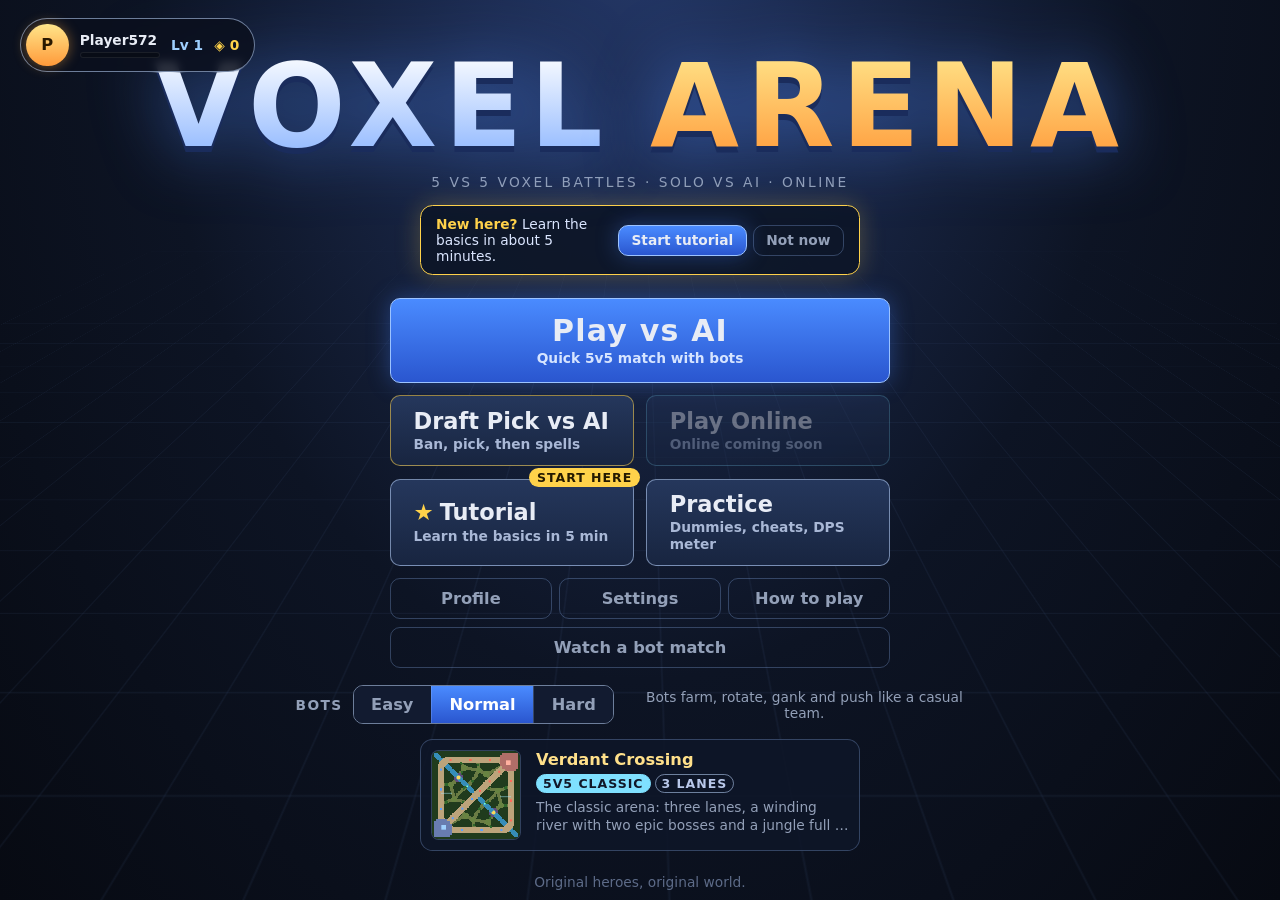
==== index.html @ e6e2574e "Voxel Arena play-test build 2 (static web build only)" ====
<!doctype html>
<html lang="en">
  <head>
    <meta charset="UTF-8" />
    <meta name="viewport" content="width=device-width, initial-scale=1, maximum-scale=1, user-scalable=no, viewport-fit=cover" />
    <meta name="mobile-web-app-capable" content="yes" />
    <meta name="apple-mobile-web-app-capable" content="yes" />
    <meta name="apple-mobile-web-app-status-bar-style" content="black-translucent" />
    <meta name="theme-color" content="#0b0f1a" />
    <meta name="color-scheme" content="dark" />
    <meta name="application-name" content="Voxel Arena" />
    <meta name="apple-mobile-web-app-title" content="Voxel Arena" />
    <meta name="format-detection" content="telephone=no" />
    <meta name="description" content="Voxel Arena - an original 5v5 voxel MOBA for the browser: 52 heroes, six arenas, solo vs AI or online." />
    <title>Voxel Arena</title>
    <!-- PWA (tags marked data-pwa are stripped from the single-file build, see vite.single.config.ts) -->
    <link rel="manifest" data-pwa href="./manifest.webmanifest" />
    <link rel="icon" data-pwa type="image/png" sizes="32x32" href="./icons/favicon-32.png" />
    <link rel="apple-touch-icon" data-pwa href="./icons/apple-touch-icon.png" />
    <link rel="apple-touch-startup-image" data-pwa href="./icons/splash-2868x1320.png" media="(device-width: 440px) and (device-height: 956px) and (-webkit-device-pixel-ratio: 3) and (orientation: landscape)" />
    <link rel="apple-touch-startup-image" data-pwa href="./icons/splash-2622x1206.png" media="(device-width: 402px) and (device-height: 874px) and (-webkit-device-pixel-ratio: 3) and (orientation: landscape)" />
    <link rel="apple-touch-startup-image" data-pwa href="./icons/splash-2796x1290.png" media="(device-width: 430px) and (device-height: 932px) and (-webkit-device-pixel-ratio: 3) and (orientation: landscape)" />
    <link rel="apple-touch-startup-image" data-pwa href="./icons/splash-2556x1179.png" media="(device-width: 393px) and (device-height: 852px) and (-webkit-device-pixel-ratio: 3) and (orientation: landscape)" />
    <link rel="apple-touch-startup-image" data-pwa href="./icons/splash-2778x1284.png" media="(device-width: 428px) and (device-height: 926px) and (-webkit-device-pixel-ratio: 3) and (orientation: landscape)" />
    <link rel="apple-touch-startup-image" data-pwa href="./icons/splash-2532x1170.png" media="(device-width: 390px) and (device-height: 844px) and (-webkit-device-pixel-ratio: 3) and (orientation: landscape)" />
    <link rel="apple-touch-startup-image" data-pwa href="./icons/splash-2436x1125.png" media="(device-width: 375px) and (device-height: 812px) and (-webkit-device-pixel-ratio: 3) and (orientation: landscape)" />
    <link rel="apple-touch-startup-image" data-pwa href="./icons/splash-2688x1242.png" media="(device-width: 414px) and (device-height: 896px) and (-webkit-device-pixel-ratio: 3) and (orientation: landscape)" />
    <link rel="apple-touch-startup-image" data-pwa href="./icons/splash-1792x828.png" media="(device-width: 414px) and (device-height: 896px) and (-webkit-device-pixel-ratio: 2) and (orientation: landscape)" />
    <link rel="apple-touch-startup-image" data-pwa href="./icons/splash-1334x750.png" media="(device-width: 375px) and (device-height: 667px) and (-webkit-device-pixel-ratio: 2) and (orientation: landscape)" />
    <link rel="apple-touch-startup-image" data-pwa href="./icons/splash-2360x1640.png" media="(device-width: 820px) and (device-height: 1180px) and (-webkit-device-pixel-ratio: 2) and (orientation: landscape)" />
    <link rel="apple-touch-startup-image" data-pwa href="./icons/splash-2388x1668.png" media="(device-width: 834px) and (device-height: 1194px) and (-webkit-device-pixel-ratio: 2) and (orientation: landscape)" />
    <link rel="apple-touch-startup-image" data-pwa href="./icons/splash-2732x2048.png" media="(device-width: 1024px) and (device-height: 1366px) and (-webkit-device-pixel-ratio: 2) and (orientation: landscape)" />
    <link rel="apple-touch-startup-image" data-pwa href="./icons/splash-2160x1620.png" media="(device-width: 810px) and (device-height: 1080px) and (-webkit-device-pixel-ratio: 2) and (orientation: landscape)" />

    <link rel="icon" href="data:image/svg+xml,%3Csvg xmlns='http://www.w3.org/2000/svg' viewBox='0 0 16 16'%3E%3Crect width='16' height='16' rx='3' fill='%230b0f1a'/%3E%3Cpath d='M8 2l5 3v6l-5 3-5-3V5z' fill='%234aa8ff'/%3E%3Cpath d='M8 2l5 3-5 3-5-3z' fill='%23bcdcff'/%3E%3C/svg%3E" />
    <style>html,body{touch-action:none;-webkit-user-select:none;user-select:none;-webkit-touch-callout:none;overscroll-behavior:none;-webkit-tap-highlight-color:transparent;-webkit-text-size-adjust:100%;color:#e8ecf5;background:#0b0f1a;width:100%;height:100%;margin:0;padding:0;font-family:system-ui,-apple-system,Segoe UI,Roboto,sans-serif;overflow:hidden}#app{position:fixed;inset:0}</style>
    <script type="module" crossorigin src="./assets/index-BNWYeXHC.js"></script>
    <link rel="modulepreload" crossorigin href="./assets/three.core-CR6xwVyd.js">
    <link rel="modulepreload" crossorigin href="./assets/animation-CjEgprIR.js">
    <link rel="stylesheet" crossorigin href="./assets/index-CfAHZIm2.css">
  </head>
  <body>
    <div id="app"></div>
  </body>
</html>
---- assets/index-CfAHZIm2.css ----
:root{--u:1px;--bg:#0b0f1a;--panel:#0b101edb;--panel-solid:#101728;--edge:#96beff47;--edge-strong:#bed7ff8c;--text:#e8ecf5;--muted:#93a0b8;--blue:#4aa8ff;--red:#ff5a5a;--gold:#ffd24a;--hp:#5dff8a;--mana:#5ab0ff;--safe-l:env(safe-area-inset-left,0px);--safe-r:env(safe-area-inset-right,0px);--safe-t:env(safe-area-inset-top,0px);--safe-b:env(safe-area-inset-bottom,0px);--fs-s:max(10px, calc(11 * var(--u)));--fs-m:max(12px, calc(13 * var(--u)));--fs-l:max(15px, calc(18 * var(--u)));--fs-xl:max(20px, calc(30 * var(--u)))}.va-ui{pointer-events:none;font-size:var(--fs-m);color:var(--text);z-index:10;font-family:system-ui,-apple-system,Segoe UI,Roboto,sans-serif;position:absolute;inset:0}.va-ui *,.va-ui :before,.va-ui :after{box-sizing:border-box}.va-ui button{font-family:inherit}.va-panel{background:var(--panel);border:1px solid var(--edge);border-radius:calc(10 * var(--u));pointer-events:auto;-webkit-backdrop-filter:blur(4px);backdrop-filter:blur(4px)}.va-scroll{-webkit-overflow-scrolling:touch;touch-action:pan-y;overscroll-behavior:contain;overflow:auto}.va-btn{pointer-events:auto;cursor:pointer;border:1px solid var(--edge-strong);color:var(--text);border-radius:calc(8 * var(--u));padding:max(7px, calc(8 * var(--u))) max(12px, calc(14 * var(--u)));font-weight:700;font-size:var(--fs-m);touch-action:manipulation;background:linear-gradient(#25375c,#182540);transition:filter .12s,transform 80ms}.va-btn:hover{filter:brightness(1.18)}.va-btn:active{transform:translateY(1px)scale(.98)}.va-btn.primary{box-shadow:0 0 calc(18 * var(--u)) #4682ff59;background:linear-gradient(#4a8bff,#2a56cf);border-color:#9cc3ff}.va-btn.big{font-size:var(--fs-l);padding:max(10px, calc(12 * var(--u))) max(22px, calc(30 * var(--u)))}.va-btn.small{padding:max(5px, calc(5 * var(--u))) max(10px, calc(10 * var(--u)));font-size:var(--fs-s)}.va-btn.ghost{border-color:var(--edge);color:var(--muted);background:0 0}.va-btn.danger{background:linear-gradient(#d44a4a,#8f2424);border-color:#ff9a9a}.va-btn:disabled{opacity:.4;cursor:default;filter:none}.va-bar{height:calc(10 * var(--u));border-radius:calc(4 * var(--u));background:#080c16;border:1px solid #ffffff14;min-height:6px;position:relative;overflow:hidden}.va-bar>div{border-radius:inherit;height:100%;transition:width .12s linear}.va-bar span{font-size:var(--fs-s);text-align:center;text-shadow:0 1px 2px #000;justify-content:center;align-items:center;font-weight:800;display:flex;position:absolute;inset:0}.va-chip{pointer-events:auto;cursor:pointer;border:1px solid var(--edge);color:var(--muted);padding:max(4px, calc(5 * var(--u))) max(10px, calc(12 * var(--u)));font-size:var(--fs-s);text-transform:capitalize;white-space:nowrap;touch-action:manipulation;background:#141e34d9;border-radius:999px;font-weight:700}.va-chip.on{color:#fff;border-color:var(--c,var(--gold));background:color-mix(in srgb, var(--c,#ffd24a) 28%, #101728)}.va-seg{border:1px solid var(--edge-strong);border-radius:calc(8 * var(--u));pointer-events:auto;display:inline-flex;overflow:hidden}.va-seg-btn{cursor:pointer;color:var(--muted);padding:max(6px, calc(7 * var(--u))) max(12px, calc(14 * var(--u)));font-weight:700;font-size:var(--fs-m);touch-action:manipulation;background:#121b30;border:0}.va-seg-btn+.va-seg-btn{border-left:1px solid var(--edge)}.va-seg-btn.on{color:#fff;background:linear-gradient(#4a8bff,#2a56cf)}.va-ibtn{pointer-events:auto;cursor:pointer;width:max(40px, calc(48 * var(--u)));height:max(40px, calc(48 * var(--u)));border-radius:calc(10 * var(--u));border:1px solid var(--edge-strong);background:var(--panel);color:var(--text);font-size:max(15px, calc(19 * var(--u)));touch-action:manipulation;flex-direction:column;justify-content:center;align-items:center;padding:0;line-height:1;display:flex}.va-ibtn small{font-size:max(8px, calc(9 * var(--u)));color:var(--muted);margin-top:2px;font-weight:700}.va-ibtn.off{opacity:.6}.va-ibtn.alert{border-color:var(--gold);animation:1.1s infinite va-pulse}@keyframes va-pulse{50%{box-shadow:0 0 calc(16 * var(--u)) #ffd24ad9}}.va-screen{pointer-events:auto;z-index:40;background:radial-gradient(at 50% -10%,#25396a 0%,#0d1424 55%,#070a12 100%);animation:.25s ease-out va-in;overflow:hidden}.va-screen.leaving{opacity:0;transition:opacity .2s}@keyframes va-in{0%{opacity:0}}.va-voxbg{opacity:.35;pointer-events:none;background-image:linear-gradient(#78aaff29 1px,#0000 1px),linear-gradient(90deg,#78aaff29 1px,#0000 1px);background-size:calc(56 * var(--u)) calc(56 * var(--u));animation:14s linear infinite va-grid;position:absolute;inset:-20%;transform:perspective(700px)rotateX(58deg)translateY(-10%);-webkit-mask-image:linear-gradient(#0000 0%,#000 45% 100%);mask-image:linear-gradient(#0000 0%,#000 45% 100%)}@keyframes va-grid{to{background-position:0 calc(56 * var(--u))}}.va-modal{pointer-events:auto;z-index:60;background:#04070eb3;justify-content:center;align-items:center;padding:12px;display:flex;position:absolute;inset:0}.va-modal-card{flex-direction:column;width:min(640px,100%);max-height:100%;padding:0;display:flex}.va-modal-head{padding:max(10px, calc(12 * var(--u))) max(14px, calc(16 * var(--u)));font-size:var(--fs-l);border-bottom:1px solid var(--edge);justify-content:space-between;align-items:center;display:flex}.va-modal-card>.va-scroll{padding:max(10px, calc(14 * var(--u))) max(14px, calc(16 * var(--u)));flex:auto;min-height:0}.va-modal-foot{padding:max(10px, calc(12 * var(--u)));border-top:1px solid var(--edge);flex-wrap:wrap;justify-content:flex-end;gap:10px;display:flex}.va-rotate{z-index:9999;color:#fff;text-align:center;background:#0b0f1a;flex-direction:column;justify-content:center;align-items:center;gap:14px;padding:24px;font-family:system-ui,sans-serif;display:none;position:fixed;inset:0}.va-rotate .ic{font-size:64px;animation:2.2s ease-in-out infinite va-rot}.va-rotate b{font-size:22px}.va-rotate span{color:var(--muted)}@keyframes va-rot{0%,20%{transform:rotate(0)}60%,to{transform:rotate(-90deg)}}.va-settings h3{margin:calc(14 * var(--u)) 0 calc(6 * var(--u));font-size:var(--fs-s);letter-spacing:.12em;text-transform:uppercase;color:var(--gold)}.va-settings h3:first-child{margin-top:0}.va-set-row{padding:calc(6 * var(--u)) 0;border-bottom:1px solid #ffffff0d;flex-wrap:wrap;justify-content:space-between;align-items:center;gap:12px;display:flex}.va-set-row label{flex:140px;font-weight:600}.va-set-row .val{float:right;color:var(--muted);font-weight:700}.va-set-row input[type=range]{accent-color:#4a8bff;pointer-events:auto;flex:160px;max-width:260px;height:28px}.va-set-row small{color:var(--muted);font-size:var(--fs-s);flex:1 0 100%}.va-help{color:var(--muted);font-size:var(--fs-s);line-height:1.8}.va-help b{color:var(--text)}.va-help kbd{border:1px solid var(--edge);color:var(--text);font-family:inherit;font-size:inherit;background:#1b2742;border-bottom-width:2px;border-radius:4px;padding:0 5px}.va-howto h3{color:var(--gold);font-size:var(--fs-m);margin:12px 0 2px}.va-howto p{color:#c5cfe4;margin:0;line-height:1.5}.va-title-main{justify-content:center;align-items:center;gap:calc(12 * var(--u));padding:calc(16px + var(--safe-t)) calc(16px + var(--safe-r)) calc(16px + var(--safe-b)) calc(16px + var(--safe-l));flex-direction:column;display:flex;position:absolute;inset:0}.va-title-brand{align-items:center;gap:calc(8 * var(--u));flex-direction:column;display:flex}.va-logo{font-size:max(34px, calc(92 * var(--u)));letter-spacing:.06em;gap:.35em;font-weight:900;line-height:1;display:flex}.va-logo span{background:linear-gradient(#fff,#8ab4ff);color:#0000;filter:drop-shadow(0 calc(5 * var(--u)) 0 #1a2c5c) drop-shadow(0 0 calc(26 * var(--u)) #508cff80);-webkit-background-clip:text;background-clip:text}.va-logo .b{background:linear-gradient(#ffe58a,#ff9a3a);-webkit-background-clip:text;background-clip:text}.va-tag{color:var(--muted);letter-spacing:.18em;text-transform:uppercase;font-size:var(--fs-s);text-align:center}.va-menu{gap:calc(10 * var(--u));width:min(500px,92vw);margin-top:calc(6 * var(--u));pointer-events:auto;flex-direction:column;align-items:stretch;display:flex}.va-menu .va-btn.big{justify-content:center;align-items:flex-start;gap:calc(2 * var(--u));text-align:left;min-height:max(44px, calc(56 * var(--u)));padding:max(8px, calc(10 * var(--u))) max(14px, calc(18 * var(--u)));flex-direction:column;display:flex;position:relative}.va-menu .va-btn.big b{font-size:var(--fs-l);line-height:1.1}.va-menu .va-btn.big small{font-size:var(--fs-s);color:#a9b8d6;font-weight:600;line-height:1.2}.va-menu .va-btn.big.primary{text-align:center;min-height:max(52px, calc(68 * var(--u)));align-items:center}.va-menu .va-btn.big.primary b{font-size:max(18px, calc(24 * var(--u)));letter-spacing:.04em}.va-menu .va-btn.big.primary small{color:#d6e4ff}.va-home-grid{gap:calc(10 * var(--u));grid-template-columns:1fr 1fr;display:grid}.va-home-grid .draft{border-color:#ffd24a8c}.va-home-grid .online{border-color:#7fe0ff8c}.va-home-grid .tutorial b:before{content:"★";color:var(--gold);margin-right:6px}.va-home-sub{justify-content:center;gap:calc(6 * var(--u));flex-wrap:wrap;display:flex}.va-home-sub .va-btn{min-width:max-content;padding:max(7px, calc(8 * var(--u))) max(10px, calc(12 * var(--u)));font-size:var(--fs-m);flex:1 1 0}.va-diff{margin-top:calc(2 * var(--u));flex-wrap:wrap;justify-content:center;align-items:center;gap:6px 10px;display:flex}.va-diff .lbl{color:var(--muted);font-size:var(--fs-s);text-transform:uppercase;letter-spacing:.1em;font-weight:700}.va-diff small{color:var(--muted);font-size:var(--fs-s);text-align:center;flex-basis:100%;max-width:360px;margin:0 auto}.va-version{bottom:calc(8 * var(--u) + var(--safe-b));text-align:center;color:#5d6b88;width:100%;font-size:var(--fs-s);position:absolute}@media (max-height:460px){.va-title-main{align-content:center;place-items:center;column-gap:max(14px, calc(28 * var(--u)));row-gap:max(6px, calc(10 * var(--u)));padding:calc(10px + var(--safe-t)) calc(14px + var(--safe-r)) calc(10px + var(--safe-b)) calc(14px + var(--safe-l));grid-template:"brand menu""first menu""diff menu""map menu"/minmax(0,1fr) minmax(0,1.15fr);display:grid}.va-title-brand{grid-area:brand}.va-first{grid-area:first}.va-menu{gap:max(6px, calc(8 * var(--u)));grid-area:menu;width:100%;max-width:440px;margin:0}.va-diff{grid-area:diff}.va-title-map{grid-area:map;width:100%;min-width:0;max-width:360px}.va-first{max-width:100%}.va-logo{font-size:max(30px, calc(70 * var(--u)))}.va-home-grid{gap:max(6px, calc(8 * var(--u)))}.va-menu .va-btn.big{min-height:40px;padding:5px 12px}.va-menu .va-btn.big.primary{min-height:46px}.va-home-sub .va-btn{padding:6px 8px;font-size:12px}.va-diff small,.va-version{display:none}}@media (max-height:360px){.va-menu .va-btn.big small{display:none}}@media (max-width:420px) and (min-height:461px){.va-home-sub .va-btn{flex-basis:40%}.va-logo{font-size:max(30px,13vw)}}.va-loading{z-index:80;justify-content:center;align-items:center;display:flex}.va-load-card{text-align:center;gap:calc(10 * var(--u));flex-direction:column;align-items:center;width:min(380px,86vw);display:flex;position:relative}.va-load-card .port{width:max(80px, calc(150 * var(--u)));height:max(80px, calc(150 * var(--u)));image-rendering:auto;filter:drop-shadow(0 0 20px #64a0ff80)}.va-load-card .who{font-size:var(--fs-xl);font-weight:900}.va-load-card .va-bar.load{width:100%;height:calc(12 * var(--u));min-height:8px}.va-load-card .va-bar.load>div{background:linear-gradient(90deg,#4a8bff,#7fe0ff);transition:width .2s}.va-load-card .msg{color:var(--muted);font-size:var(--fs-s)}.va-load-card .tip{color:#c5cfe4;font-size:var(--fs-m);max-width:340px}.va-select{padding:max(8px, calc(14 * var(--u))) max(10px, calc(18 * var(--u)));padding-left:calc(max(10px, 18 * var(--u)) + var(--safe-l));padding-right:calc(max(10px, 18 * var(--u)) + var(--safe-r));gap:max(6px, calc(10 * var(--u)));flex-direction:column;display:flex}.va-sel-head{align-items:center;gap:max(8px, calc(12 * var(--u)));flex-wrap:wrap;flex:none;display:flex;position:relative}.va-sel-head h1{font-size:max(16px, calc(24 * var(--u)));letter-spacing:.05em;white-space:nowrap;margin:0}.va-sel-head .roles{scrollbar-width:none;flex:1;gap:6px;padding:2px;display:flex;overflow-x:auto}.va-sel-body{gap:max(8px, calc(14 * var(--u)));flex:auto;min-height:0;display:flex;position:relative}.va-select .cards{grid-template-columns:repeat(auto-fill, minmax(max(86px, calc(118 * var(--u))), 1fr));gap:max(6px, calc(9 * var(--u)));flex:55%;align-content:start;min-width:0;padding:3px 6px 12px 3px;display:grid}.va-card{cursor:pointer;border-radius:calc(10 * var(--u));padding:calc(6 * var(--u));text-align:center;color:var(--text);background:linear-gradient(165deg, color-mix(in srgb, var(--c2,#223) 60%, #0e1526), #0e1526 75%);touch-action:manipulation;border:2px solid #ffffff12;flex-direction:column;align-items:center;gap:2px;transition:transform .1s,border-color .1s;display:flex}.va-card:hover{border-color:var(--edge-strong);transform:translateY(-2px)}.va-card.sel{border-color:var(--gold);box-shadow:0 0 calc(16 * var(--u)) #ffd24a59}.va-card .pic{aspect-ratio:1;border-radius:calc(8 * var(--u));background:radial-gradient(circle at 50% 70%, color-mix(in srgb, var(--c1,#88f) 35%, transparent), transparent 70%) center / cover no-repeat;justify-content:center;align-items:center;width:100%;display:flex}.va-card .pic.img{background-position:50%;background-repeat:no-repeat;background-size:contain}.va-card .pic.img .glyph{display:none}.va-card .glyph{font-size:max(24px, calc(40 * var(--u)));color:var(--c1);opacity:.8}.va-card .nm{font-weight:800;font-size:var(--fs-m);color:var(--c1);line-height:1.1}.va-card .role{font-size:max(9px, calc(10 * var(--u)));text-transform:uppercase;letter-spacing:.1em;font-weight:700}.va-detail{flex-direction:column;flex:0 max(290px,38%);min-width:0;padding:0;display:flex;overflow:hidden}.va-detail-scroll{min-height:0;padding:max(8px, calc(12 * var(--u)));flex:auto}.va-detail .viewbox{border-radius:calc(10 * var(--u));height:clamp(120px,26vh,300px);margin-bottom:6px;position:relative;overflow:hidden}.va-viewer{touch-action:pan-y;cursor:grab;width:100%;height:100%;display:block}.va-detail .nm{font-size:max(18px, calc(26 * var(--u)));font-weight:900;line-height:1.1}.va-detail .ti{color:var(--muted);font-size:var(--fs-s);text-transform:capitalize;margin-bottom:4px}.va-detail .ds{color:#b9c4dc;font-size:var(--fs-s);line-height:1.45}.va-detail .lore{margin:4px 0 8px;font-style:italic}.va-detail .stats{gap:4px;margin:6px 0 10px;display:grid}.va-detail .stat{grid-template-columns:max(64px, calc(76 * var(--u))) 1fr;font-size:var(--fs-s);color:var(--muted);align-items:center;gap:8px;display:grid}.va-detail .stat .va-bar{height:max(6px, calc(8 * var(--u)))}.va-detail .sk{gap:10px;margin:8px 0;display:flex}.va-detail .sk .ic{width:max(32px, calc(40 * var(--u)));height:max(32px, calc(40 * var(--u)));border-radius:calc(8 * var(--u));border:1px solid var(--edge);font-size:max(16px, calc(22 * var(--u)));background:#080c16;flex:none;justify-content:center;align-items:center;display:flex}.va-detail .sk b{font-size:var(--fs-m)}.va-detail .sk .meta{color:#7f8fb0;font-size:max(9px, calc(10 * var(--u)));margin:1px 0 2px;display:block}.va-detail-foot{padding:max(8px, calc(10 * var(--u)));border-top:1px solid var(--edge);background:#080c1699;flex-wrap:wrap;flex:none;justify-content:space-between;align-items:center;gap:8px;display:flex}.va-detail-foot .lock{background:linear-gradient(#4a8bff,#2a56cf);background:linear-gradient(color-mix(in srgb, var(--accent,#4a8bff) 70%, #fff 10%), color-mix(in srgb, var(--accent,#2a56cf) 55%, #1a2a60));flex:140px}.va-detail-foot .sides .va-seg-btn.on{background:linear-gradient(#4a8bff,#2a56cf)}.va-detail-foot .sides .va-seg-btn[data-team="1"].on{background:linear-gradient(#e85a5a,#a32828)}.va-hud>*{position:absolute}.va-top{top:calc(6 * var(--u) + var(--safe-t));background:var(--panel);border:1px solid var(--edge);border-radius:calc(10 * var(--u));pointer-events:auto;align-items:stretch;display:flex;left:50%;overflow:hidden;transform:translate(-50%)}.va-top .side{align-items:center;gap:calc(8 * var(--u));padding:calc(4 * var(--u)) max(10px, calc(14 * var(--u)));font-size:var(--fs-l);display:flex}.va-top .side.b{color:#bcdcff;background:linear-gradient(90deg,#286edc80,#0000)}.va-top .side.r{color:#ffc4c0;background:linear-gradient(270deg,#dc3c3c80,#0000);flex-direction:row}.va-top .kills{font-size:max(18px, calc(26 * var(--u)));text-align:center;min-width:1.2ch;font-weight:900}.va-top .tw{font-size:var(--fs-s);opacity:.8;white-space:nowrap;font-weight:700}.va-top .mid{padding:0 max(8px, calc(12 * var(--u)));min-width:max(64px, calc(84 * var(--u)));flex-direction:column;justify-content:center;align-items:center;display:flex}.va-top .time{font-weight:800;font-size:var(--fs-l);font-variant-numeric:tabular-nums}.va-top .lead{font-size:max(9px, calc(10 * var(--u)));color:var(--muted);white-space:nowrap;font-weight:700}.va-top .lead.b{color:var(--blue)}.va-top .lead.r{color:var(--red)}.va-objs{top:calc(60 * var(--u) + var(--safe-t));gap:6px;display:flex;left:50%;transform:translate(-50%)}.va-objs .chip{background:var(--panel);border:1px solid var(--edge);padding:2px max(8px, calc(10 * var(--u)));font-size:max(9px, calc(11 * var(--u)));color:var(--muted);white-space:nowrap;border-radius:999px;align-items:center;gap:5px;display:flex}.va-objs .chip b{color:var(--text);font-variant-numeric:tabular-nums}.va-objs .chip.up{border-color:var(--gold)}.va-objs .chip.up b{color:var(--gold)}.va-objs .dot{background:#6ad;border-radius:2px;width:8px;height:8px;display:inline-block}.va-objs .dot.riftwarden{background:#b57bff}.va-objs .dot.shellback{background:#4fe0a0}.va-tl{top:calc(6 * var(--u) + var(--safe-t));left:calc(6 * var(--u) + var(--safe-l))}.va-minimap{width:max(110px, calc(176 * var(--u)));height:max(110px, calc(176 * var(--u)));border-width:2px;border-color:var(--edge-strong);padding:0;position:relative;overflow:hidden}.va-minimap canvas{touch-action:none;cursor:crosshair;width:100%;height:100%;image-rendering:pixelated;display:block}.va-tr{top:calc(6 * var(--u) + var(--safe-t));right:calc(6 * var(--u) + var(--safe-r));align-items:flex-end;gap:calc(6 * var(--u));flex-direction:column;display:flex}.va-tr .btns{gap:calc(6 * var(--u));display:flex}.va-kda{padding:calc(5 * var(--u)) calc(10 * var(--u));gap:calc(10 * var(--u));font-weight:700;font-size:var(--fs-m);align-items:center;display:flex}.va-kda .gold{color:var(--gold);font-weight:800}.va-kda b{color:#fff}.va-feed{pointer-events:none;flex-direction:column;align-items:flex-end;gap:3px;max-width:46vw;display:flex}.va-feed .row{font-size:var(--fs-s);border-right:3px solid var(--blue);white-space:nowrap;background:#080c16c7;border-radius:6px;align-items:center;gap:6px;padding:3px 9px;animation:.25s ease-out va-slide;display:flex}.va-feed .row.enemy{border-right-color:var(--red)}.va-feed .row.me{outline:1px solid var(--gold);background:#282008d9}.va-feed .row.fade{opacity:0;transition:opacity .6s}.va-feed .row .ally{color:#8fc6ff}.va-feed .row .enemy{color:#ff9a94}.va-feed .row i{opacity:.8;font-style:normal}.va-feed .row small{color:var(--muted)}@keyframes va-slide{0%{opacity:0;transform:translate(30px)}}.va-banner{top:calc(100 * var(--u) + var(--safe-t));text-align:center;pointer-events:none;opacity:0;white-space:nowrap;left:50%;transform:translate(-50%)}.va-banner.show{animation:2.6s ease-out forwards va-banner}.va-banner .t{font-size:max(20px, calc(38 * var(--u)));letter-spacing:.12em;text-shadow:0 calc(3 * var(--u)) 0 #0009, 0 0 calc(24 * var(--u)) currentColor;font-weight:900}.va-banner .s{font-size:var(--fs-m);color:#dbe6ff;text-shadow:0 1px 3px #000}.va-banner.ally{color:#7fc4ff}.va-banner.enemy{color:#ff7a74}.va-banner.gold{color:var(--gold)}.va-banner.neutral{color:#e8d8a0}@keyframes va-banner{0%{opacity:0;transform:translate(-50%)scale(1.6)}10%{opacity:1;transform:translate(-50%)scale(1)}80%{opacity:1}to{opacity:0;transform:translate(-50%)translateY(-10px)}}.va-toasts{pointer-events:none;flex-direction:column;align-items:center;gap:4px;display:flex;top:36%;left:50%;transform:translate(-50%)}.va-toasts .t{border:1px solid var(--edge);font-weight:700;font-size:var(--fs-m);background:#080c16e0;border-radius:999px;padding:4px 14px;animation:.15s va-in}.va-toasts .t.out{opacity:0;transition:opacity .4s}.va-hint{bottom:calc(170 * var(--u) + var(--safe-b));color:#cfe0ff;font-size:var(--fs-s);text-shadow:0 1px 4px #000;pointer-events:none;text-align:center;max-width:60vw;left:50%;transform:translate(-50%)}.va-hero{left:calc(8 * var(--u) + var(--safe-l));bottom:calc(8 * var(--u) + var(--safe-b));width:max(190px, calc(300 * var(--u)));padding:calc(6 * var(--u));gap:calc(8 * var(--u));display:flex}.va-hero .port{width:max(46px, calc(76 * var(--u)));height:max(46px, calc(76 * var(--u)));border-radius:calc(10 * var(--u));border:2px solid var(--c,var(--gold));background:radial-gradient(circle at 50% 70%, color-mix(in srgb, var(--c,#888) 30%, #0a0e18), #0a0e18 80%);flex:none;position:relative;overflow:hidden}.va-hero .port img{object-fit:cover;width:100%;height:100%;display:block}.va-hero .lvl{color:var(--gold);font-weight:900;font-size:var(--fs-s);background:#000c;border-top-right-radius:6px;padding:1px 6px;position:absolute;bottom:0;left:0}.va-hero .info{gap:calc(3 * var(--u));flex-direction:column;flex:1;justify-content:center;min-width:0;display:flex}.va-hero .nm{font-weight:800;font-size:var(--fs-m);justify-content:space-between;gap:6px;display:flex}.va-hero .hpt{color:var(--muted);font-size:var(--fs-s);white-space:nowrap;font-weight:700}.va-hero .hp{height:max(10px, calc(14 * var(--u)))}.va-hero .hp>div{background:linear-gradient(#7dff9d,#2fbf5a)}.va-hero .shield{color:#fff;justify-content:flex-end;padding-right:6px}.va-hero .mp{height:max(6px, calc(8 * var(--u)))}.va-hero .mp>div{background:linear-gradient(#7cc4ff,#3a84e0)}.va-hero .xp{height:max(3px, calc(4 * var(--u)));min-height:3px}.va-hero .xp>div{background:var(--gold)}.va-items{gap:calc(3 * var(--u));margin-top:calc(2 * var(--u));grid-template-columns:repeat(6,1fr);display:grid}.va-items .slot{aspect-ratio:1;border-radius:calc(5 * var(--u));font-size:max(11px, calc(15 * var(--u)));background:#080c16;border:1px solid #26324f;justify-content:center;align-items:center;display:flex}.va-items .slot.has{background:#111a30;border-color:#5a6c99}.va-skills{pointer-events:none}.va-skill{pointer-events:auto;touch-action:none;-webkit-user-select:none;user-select:none;cursor:pointer;box-shadow:inset 0 calc(-4 * var(--u)) 0 #00000059, 0 calc(3 * var(--u)) calc(8 * var(--u)) #00000080;background:radial-gradient(circle at 35% 28%,#3a4f80,#141c30 75%);border:2px solid #b4d2ff8c;justify-content:center;align-items:center;transition:transform 80ms,border-color .15s;display:flex;position:absolute;overflow:hidden}.va-skill .g{font-size:max(20px, calc(34 * var(--u)));text-shadow:0 2px 4px #000;pointer-events:none}.va-skill .cd{font-size:max(14px, calc(22 * var(--u)));color:#fff;text-shadow:0 1px 4px #000;pointer-events:none;justify-content:center;align-items:center;font-weight:900;display:flex;position:absolute;inset:0}.va-skill .key{font-size:var(--fs-s);color:#cfe0ff;pointer-events:none;text-shadow:0 1px 2px #000;font-weight:800;position:absolute;top:1px;left:4px}.va-skill .lab{text-align:center;font-size:max(7px, calc(9 * var(--u)));color:#dfe8ff;white-space:nowrap;text-overflow:ellipsis;pointer-events:none;text-shadow:0 1px 2px #000;padding:0 3px;font-weight:700;display:none;position:absolute;bottom:1px;left:0;right:0;overflow:hidden}.va-skill .pips{pointer-events:none;justify-content:center;gap:2px;display:flex;position:absolute;top:3px;left:0;right:0}.va-skill .pips i{width:max(5px, calc(8 * var(--u)));height:max(3px, calc(4 * var(--u)));background:#2a3550;border-radius:1px}.va-skill .pips i.on{background:var(--gold)}.va-skill.locked{filter:grayscale()brightness(.55)}.va-skill.nomana{box-shadow:inset 0 0 0 calc(3 * var(--u)) #466eff8c, 0 3px 8px #00000080;border-color:#4a7cff}.va-skill.nomana .g{opacity:.55}.va-skill.ready{border-color:#fff3b0}.va-skill.pressed{border-color:var(--gold);transform:scale(.92)}.va-skill.casting{border-color:#9dffb0}.va-skill.active{border-color:#7fe0ff;animation:.8s infinite va-pulse}.va-skill.shake{animation:.3s va-shake}@keyframes va-shake{25%{transform:translate(-4px)}75%{transform:translate(4px)}}.va-levelup{pointer-events:auto;cursor:pointer;color:#2a1a00;touch-action:none;-webkit-user-select:none;user-select:none;background:radial-gradient(circle at 35% 30%,#fff0a0,#f0a800);border:2px solid #fff;border-radius:50%;justify-content:center;align-items:center;font-weight:900;animation:1.1s infinite va-pulse;display:none;position:absolute}.va-levelup.show{display:flex}.va-hud:not(.touch) .va-skills{bottom:calc(10 * var(--u) + var(--safe-b));left:calc(8 * var(--u) + var(--safe-l) + max(190px, 300 * var(--u)) + 14 * var(--u));gap:calc(8 * var(--u));align-items:flex-end;display:flex}.va-hud:not(.touch) .va-skill{width:max(54px, calc(72 * var(--u)));height:max(54px, calc(72 * var(--u)));border-radius:calc(14 * var(--u));position:relative}.va-hud:not(.touch) .va-skill.mini{width:max(40px, calc(52 * var(--u)));height:max(40px, calc(52 * var(--u)))}.va-hud:not(.touch) .va-skill.flk{order:1}.va-hud:not(.touch) .va-skill.rcl{order:2}.va-hud:not(.touch) .va-slot{pointer-events:none;order:5;position:relative}.va-hud:not(.touch) .va-skill .lab{display:block}.va-hud:not(.touch) .va-levelup{top:calc(-12 * var(--u));right:calc(-8 * var(--u));width:max(22px, calc(28 * var(--u)));height:max(22px, calc(28 * var(--u)));font-size:var(--fs-l);z-index:3}.va-hud.touch .va-skills{inset:0}.va-hud.touch .va-skill{width:calc(var(--s) * var(--u));height:calc(var(--s) * var(--u));right:calc(var(--x) * var(--u) + var(--safe-r));bottom:calc(var(--y) * var(--u) + var(--safe-b));border-radius:50%}.va-hud.touch .va-skill .lab{display:none}.va-hud.touch .va-attack{--s:112;--x:14;--y:14;background:radial-gradient(circle at 35% 28%,#8a5a3c,#34190f 78%);border-color:#ffb27a}.va-hud.touch .va-attack .g{font-size:calc(46 * var(--u))}.va-hud.touch .s0{--s:80;--x:138;--y:14}.va-hud.touch .s1{--s:80;--x:120;--y:100}.va-hud.touch .s2{--s:80;--x:36;--y:134}.va-hud.touch .flk{--s:56;--x:232;--y:18}.va-hud.touch .rcl{--s:56;--x:218;--y:80}.va-hud.touch .va-levelup{width:calc(40 * var(--u));height:calc(40 * var(--u));font-size:calc(26 * var(--u));right:calc(var(--x) * var(--u) + var(--safe-r));bottom:calc(var(--y) * var(--u) + var(--safe-b))}.va-hud.touch .va-levelup.l0{--x:130;--y:78}.va-hud.touch .va-levelup.l1{--x:112;--y:164}.va-hud.touch .va-levelup.l2{--x:28;--y:198}.va-lefty .va-hud.touch .va-skill,.va-lefty .va-hud.touch .va-levelup{right:auto;left:calc(var(--x) * var(--u) + var(--safe-l))}.va-lefty .va-hud.touch .va-hero{left:auto;right:calc(8 * var(--u) + var(--safe-r))}.va-hud.touch .va-hero{width:max(176px, calc(250 * var(--u)));bottom:calc(6 * var(--u) + var(--safe-b));left:50%;transform:translate(-50%)}.va-hud.touch .va-hero .va-items{grid-template-columns:repeat(6,1fr)}.va-lefty .va-hud.touch .va-hero{left:auto;transform:none}.va-hud.touch .va-hint{bottom:calc(110 * var(--u) + var(--safe-b))}.va-cancel{right:calc(30 * var(--u) + var(--safe-r));bottom:calc(245 * var(--u) + var(--safe-b));width:calc(150 * var(--u));height:calc(52 * var(--u));border-radius:calc(26 * var(--u));color:#ffc9c5;visibility:hidden;pointer-events:none;font-weight:800;font-size:var(--fs-m);background:#be282847;border:2px dashed #ff8a84;justify-content:center;align-items:center;gap:8px;display:flex}.va-cancel.show{visibility:visible}.va-cancel.hot{color:#fff;background:#e63232b3;border-style:solid}.va-lefty .va-cancel{right:auto;left:calc(30 * var(--u) + var(--safe-l))}.va-hud:not(.touch) .va-cancel{display:none}.va-recenter{top:calc(188 * var(--u) + var(--safe-t));left:calc(6 * var(--u) + var(--safe-l));display:none}.va-recenter.show{display:flex}.va-joy-base,.va-joy-knob{pointer-events:none;z-index:5;border-radius:50%;display:none;position:absolute}.va-joy-base{width:calc(116 * var(--u));height:calc(116 * var(--u));margin:calc(-58 * var(--u)) 0 0 calc(-58 * var(--u));background:#141e3759;border:2px solid #ffffff80}.va-joy-knob{width:calc(52 * var(--u));height:calc(52 * var(--u));margin:calc(-26 * var(--u)) 0 0 calc(-26 * var(--u));z-index:6;background:#ffffffb3}.va-dead{-webkit-backdrop-filter:grayscale(.9);backdrop-filter:grayscale(.9);pointer-events:none;background:#1e202c73;flex-direction:column;justify-content:flex-start;align-items:center;padding-top:14vh;display:none;inset:0}.va-dead.show{display:flex}.va-dead .card{padding:calc(14 * var(--u)) calc(30 * var(--u));text-align:center;flex-direction:column;align-items:center;gap:4px;display:flex}.va-dead .t{font-size:var(--fs-l);color:#ff9a94;letter-spacing:.1em;text-transform:uppercase;font-weight:800}.va-dead .by{color:var(--muted)}.va-dead .cnt{font-size:max(34px, calc(64 * var(--u)));font-weight:900;line-height:1}.va-dead .hint{color:var(--muted);font-size:var(--fs-s)}.va-hurt{pointer-events:none;opacity:0;box-shadow:inset 0 0 calc(120 * var(--u)) calc(30 * var(--u)) rgba(255, 30, 30, calc(var(--a,.4)));inset:0}.va-hurt.on{animation:.5s ease-out va-hurt}@keyframes va-hurt{0%{opacity:1}to{opacity:0}}.va-lowhp{pointer-events:none;opacity:0;box-shadow:inset 0 0 calc(90 * var(--u)) calc(10 * var(--u)) #ff141480;transition:opacity .3s;inset:0}.va-lowhp.on{opacity:1;animation:1.2s infinite va-low}@keyframes va-low{50%{opacity:.35}}.va-shopwrap{pointer-events:auto;z-index:20;padding:calc(8 * var(--u));padding-left:calc(8px + var(--safe-l));padding-right:calc(8px + var(--safe-r));background:#04070e8c;justify-content:center;align-items:center;display:none;inset:0}.va-shop{flex-direction:column;width:min(900px,100%);height:min(560px,100%);max-height:100%;padding:0;display:flex;overflow:hidden}.va-shop .head{padding:max(8px, calc(10 * var(--u))) max(12px, calc(14 * var(--u)));border-bottom:1px solid var(--edge);align-items:center;gap:12px;display:flex}.va-shop .head b{font-size:var(--fs-l);flex:1}.va-shop .gold{color:var(--gold);font-weight:900;font-size:var(--fs-l)}.va-shop .state{font-size:var(--fs-s);border-radius:999px;padding:2px 8px;font-weight:800}.va-shop .state.ok{color:#8dffb0;background:#3cc86e40}.va-shop .state.no{color:#ffaaa4;background:#e65a5040}.va-shop .body{flex:auto;min-height:0;display:flex}.va-shop .left{border-right:1px solid var(--edge);flex-direction:column;flex:60%;min-width:0;display:flex}.va-shop .tabs{padding:max(6px, calc(8 * var(--u)));scrollbar-width:none;flex:none;gap:6px;display:flex;overflow-x:auto}.va-shop .grid{min-height:0;padding:0 max(6px, calc(8 * var(--u))) max(8px, calc(10 * var(--u)));grid-template-columns:repeat(auto-fill, minmax(max(100px, calc(128 * var(--u))), 1fr));gap:max(5px, calc(7 * var(--u)));flex:auto;align-content:start;display:grid}.va-shop .it{cursor:pointer;border-radius:calc(8 * var(--u));padding:max(5px, calc(7 * var(--u)));text-align:left;color:var(--text);touch-action:manipulation;min-height:max(44px, calc(50 * var(--u)));background:#121a2e;border:1px solid #2a3858;grid-template-rows:auto auto;grid-template-columns:auto 1fr;column-gap:8px;display:grid}.va-shop .it:hover{border-color:#7fb0ff}.va-shop .it.sel{border-color:var(--gold);background:#1d2742}.va-shop .it .ic{font-size:max(18px, calc(26 * var(--u)));grid-row:span 2;align-self:center}.va-shop .it .nm{font-weight:700;font-size:var(--fs-s);align-self:end;line-height:1.15}.va-shop .it .cost{color:var(--gold);font-weight:800;font-size:var(--fs-s)}.va-shop .it.poor{opacity:.55}.va-shop .it.poor .cost{color:#ff9a94}.va-shop .it.own .cost{color:#8dffb0}.va-shop .right{min-width:0;padding:max(8px, calc(10 * var(--u)));gap:max(6px, calc(8 * var(--u)));flex-direction:column;flex:40%;display:flex}.va-shop .inv{flex:none;grid-template-columns:repeat(6,1fr);gap:5px;display:grid}.va-shop .slot{aspect-ratio:1;cursor:pointer;border-radius:calc(6 * var(--u));font-size:max(16px, calc(22 * var(--u)));touch-action:manipulation;background:#080c16;border:1px solid #2c3858;justify-content:center;align-items:center;padding:0;display:flex}.va-shop .slot.sel{border-color:var(--gold)}.va-shop .detail{border-radius:calc(8 * var(--u));min-height:0;padding:max(8px, calc(10 * var(--u)));background:#080c1699;flex:auto}.va-shop .dh{align-items:center;gap:10px;margin-bottom:4px;display:flex}.va-shop .dh .ic{font-size:max(26px, calc(34 * var(--u)))}.va-shop .detail ul{color:#cfe0ff;font-size:var(--fs-s);margin:4px 0;padding-left:18px;line-height:1.5}.va-shop .pas{color:#b9c4dc;font-size:var(--fs-s);line-height:1.4}.va-shop .pas b{color:var(--gold)}.va-shop .acts{flex-direction:column;flex:none;gap:6px;display:flex}.va-shop .why{color:#ffaaa4;font-size:var(--fs-s)}.va-shop .hint{color:var(--muted)}.va-score{pointer-events:auto;z-index:25;background:#04070e8c;justify-content:center;align-items:center;padding:8px;display:none;inset:0}.va-score .box,.va-over-box{max-width:min(1040px,100%);max-height:100%;padding:max(8px, calc(12 * var(--u)));gap:max(8px, calc(12 * var(--u)));flex-direction:column;display:flex}.va-score .team .th,.va-over .team .th{font-size:var(--fs-s);color:var(--muted);border-radius:6px 6px 0 0;align-items:baseline;gap:14px;padding:4px 8px;display:flex}.va-score .team .th b,.va-over .team .th b{font-size:var(--fs-m);letter-spacing:.1em}.team.t0 .th{background:linear-gradient(90deg,#3278e666,#0000)}.team.t0 .th b{color:var(--blue)}.team.t1 .th{background:linear-gradient(90deg,#e6464666,#0000)}.team.t1 .th b{color:var(--red)}.va-ui table{border-collapse:collapse;width:100%;font-size:var(--fs-s);table-layout:fixed}.va-ui th:first-child{width:25%}.va-ui th:last-child{width:15%}.va-ui th{text-align:left;color:var(--muted);white-space:nowrap;padding:3px 8px;font-weight:700}.va-ui td{vertical-align:middle;border-top:1px solid #ffffff0f;padding:3px 8px}.va-ui tr.me{background:#ffd24a1a}.va-ui tr.dead{opacity:.6}.va-ui td.hero{min-width:max(120px, calc(150 * var(--u)));align-items:center;gap:8px;display:flex}.va-ui td .pic{width:max(26px, calc(34 * var(--u)));height:max(26px, calc(34 * var(--u)));background:#080c16 50%/cover;border-radius:6px;flex:none}.va-ui td .who{flex-direction:column;line-height:1.15;display:flex}.va-ui td .who small{color:var(--muted)}.va-ui td.kda{white-space:nowrap}.va-ui td.kda b{color:#fff}.va-ui td.gold{color:var(--gold);font-weight:700}.va-ui td.num{text-align:right;font-variant-numeric:tabular-nums}.va-ui td.dmg{min-width:90px}.va-ui td.dmg .dm{height:14px;position:relative}.va-ui td.dmg .va-bar{height:14px}.va-ui td.dmg .va-bar>div{background:linear-gradient(#ffb05a,#e0701a)}.va-ui td.dmg span{line-height:14px;font-size:var(--fs-s);text-shadow:0 1px 2px #000;font-weight:700;position:absolute;top:0;left:6px}.va-ui td.items{white-space:nowrap}.va-ui td.items i{text-align:center;width:1.5em;font-style:normal;display:inline-block}.va-over{pointer-events:auto;z-index:30;background:#05080fd1;justify-content:center;align-items:center;padding:8px;animation:.4s va-in;display:flex;inset:0}.va-over-box{width:min(1040px,100%);overflow:auto}.va-over h1{text-align:center;font-size:max(30px, calc(64 * var(--u)));letter-spacing:.12em;margin:0;line-height:1}.va-over.win h1{color:var(--gold);text-shadow:0 0 calc(30 * var(--u)) #ffd24a99}.va-over.lose h1{color:var(--red);text-shadow:0 0 calc(30 * var(--u)) #ff464680}.va-over .sub{text-align:center;color:var(--muted);font-size:var(--fs-m)}.va-over .sub .b{color:var(--blue)}.va-over .sub .r{color:var(--red)}.va-over .btns{justify-content:center;display:flex}@media (max-height:460px){.va-screen .va-tag{display:none}.va-detail .viewbox{height:clamp(90px,28vh,160px)}}@media (max-width:720px){.va-shop .body{flex-direction:column}.va-shop .left{border-right:0;border-bottom:1px solid var(--edge);flex:55%}.va-select .cards{flex-basis:50%}}.va-pause{pointer-events:auto;z-index:60;background:#04070eb8;justify-content:center;align-items:center;padding:12px;display:flex;inset:0}.va-pause .va-modal-card{max-height:100%}.va-scroll{scrollbar-width:thin;scrollbar-color:#3a4a70 transparent}.va-scroll::-webkit-scrollbar{width:8px;height:8px}.va-scroll::-webkit-scrollbar-thumb{background:#3a4a70;border-radius:4px}.va-scroll::-webkit-scrollbar-track{background:0 0}.va-lobby{justify-content:center;align-items:center;display:flex}.va-lobby-card{width:min(92vw, calc(620 * var(--u)));padding:calc(18 * var(--u));gap:calc(12 * var(--u));flex-direction:column;display:flex;position:relative}.va-lobby-card .srv{color:var(--muted);text-overflow:ellipsis;white-space:nowrap;margin-left:auto;overflow:hidden}.va-lobby-card .teams{gap:calc(12 * var(--u));grid-template-columns:1fr 1fr;display:grid}.va-lobby-card h3{margin:0 0 calc(6 * var(--u));font-size:var(--fs-m)}.va-lobby-card .blue h3{color:#7fb0ff}.va-lobby-card .red h3{color:#ff8a7a}.va-lobby-card ol{font-size:var(--fs-s);margin:0;padding-left:1.4em;line-height:1.8}.va-lobby-card li.me{color:#ffe08a;font-weight:700}.va-lobby-card .row{justify-content:space-between;gap:calc(10 * var(--u));display:flex}.va-lobby-card .note{color:var(--muted);font-size:var(--fs-s)}.va-online-form{gap:calc(10 * var(--u));min-width:min(80vw, calc(380 * var(--u)));flex-direction:column;display:flex}.va-online-form input{font:inherit;padding:calc(8 * var(--u));border-radius:calc(6 * var(--u));border:1px solid var(--edge-strong);color:var(--text);background:#0d1526}.va-lineup{left:0;right:0;bottom:max(14px, calc(22 * var(--u)));justify-content:center;align-items:center;gap:calc(14 * var(--u));pointer-events:none;padding:0 12px;display:flex;position:absolute}.va-lineup .team{gap:calc(6 * var(--u));display:flex}.va-lineup .mate{width:calc(64 * var(--u));min-width:40px;font-size:var(--fs-s);text-align:center;flex-direction:column;align-items:center;line-height:1.1;display:flex}.va-lineup .mate img{aspect-ratio:1;border-radius:calc(8 * var(--u));border:1px solid var(--edge);background:#0a1222b3;width:100%}.va-lineup .blue .mate img{border-color:#78aaffb3}.va-lineup .red .mate img{border-color:#ff826eb3}.va-lineup .mate.me img{box-shadow:0 0 0 2px #ffe08a}.va-lineup .mate span{text-overflow:ellipsis;white-space:nowrap;max-width:100%;overflow:hidden}.va-lineup .vs{font-size:var(--fs-l);color:#ffe08a}@media (max-height:420px){.va-load-card .port{display:none}.va-lineup .mate{width:calc(52 * var(--u))}}.va-title-map{width:min(440px,92vw)}.va-mapcard{pointer-events:auto;cursor:pointer;gap:calc(12 * var(--u));text-align:left;width:100%;color:var(--text);border:1px solid var(--edge);border-radius:calc(10 * var(--u));padding:calc(8 * var(--u));background:#0e1628e0;align-items:stretch;transition:transform .12s,border-color .12s;display:flex}.va-mapcard:hover{border-color:var(--edge-strong);transform:translateY(-2px)}.va-mapcard.sel{border-color:var(--gold);box-shadow:0 0 calc(16 * var(--u)) #ffd24a59}.va-mapcard img{width:calc(112 * var(--u));aspect-ratio:1;min-width:64px;image-rendering:pixelated;border-radius:calc(6 * var(--u));border:1px solid var(--edge);background:#0a1020;flex:none}.va-mapcard.compact img{width:calc(72 * var(--u));min-width:48px}.va-mapcard .info{gap:calc(4 * var(--u));flex-direction:column;min-width:0;display:flex}.va-mapcard b{font-size:var(--fs-m);color:#ffe08a}.va-mapcard small{color:var(--muted);font-size:var(--fs-s);line-height:1.35}.va-mapcard.compact small{-webkit-line-clamp:2;-webkit-box-orient:vertical;display:-webkit-box;overflow:hidden}.va-mapcard .tags{flex-wrap:wrap;gap:4px;display:flex}.va-mapcard .tag{font-size:max(9px, calc(10 * var(--u)));text-transform:uppercase;letter-spacing:.08em;border:1px solid var(--edge-strong);color:#b9c8ea;border-radius:999px;padding:1px 6px;font-weight:700}.va-mapcard .tag:first-child{color:#101728;background:#7fe0ff;border-color:#7fe0ff}.va-mappicker{width:min(860px,100%)}.va-mapgrid{gap:calc(10 * var(--u));padding:max(10px, calc(14 * var(--u)));grid-template-columns:repeat(auto-fill,minmax(min(100%,340px),1fr));display:grid}.va-mapchip{font-size:var(--fs-s);color:#ffe08a;border:1px solid var(--edge);white-space:nowrap;border-radius:999px;padding:2px 10px}.va-lobby-card .lobby-map .va-mapcard{width:100%}@media (max-height:460px){.va-title-map .va-mapcard small,.va-title-map .va-mapcard .tags{display:none}.va-title-map .va-mapcard img{width:40px;min-width:40px}.va-title-map .va-mapcard{align-items:center;padding:4px 8px}}.va-lo{gap:calc(14 * var(--u));display:grid}.va-lo.wide{grid-template-columns:minmax(0,1fr) minmax(0,1fr);align-items:start}.va-lo h3{margin:0 0 calc(6 * var(--u));font-size:var(--fs-s);letter-spacing:.12em;text-transform:uppercase;color:var(--gold);flex-wrap:wrap;align-items:center;gap:8px;display:flex}.va-lo h3 small{color:var(--muted);text-transform:none;letter-spacing:0;font-weight:600}.va-lo h3 .auto{margin-left:auto}.va-lo h3 .auto.on{border-color:var(--gold);color:var(--gold)}.va-lo .spells{grid-template-columns:repeat(auto-fill, minmax(max(72px, calc(88 * var(--u))), 1fr));gap:max(5px, calc(7 * var(--u)));display:grid}.lo-spell{pointer-events:auto;cursor:pointer;color:var(--text);border-radius:calc(10 * var(--u));padding:max(5px, calc(6 * var(--u))) 4px;touch-action:manipulation;min-height:max(56px, calc(68 * var(--u)));background:#0e1628e6;border:2px solid #ffffff14;flex-direction:column;align-items:center;gap:1px;transition:transform .1s,border-color .1s;display:flex}.lo-spell:hover{border-color:var(--edge-strong);transform:translateY(-1px)}.lo-spell .g{font-size:max(20px, calc(28 * var(--u)));color:var(--c);text-shadow:0 2px 4px #000;line-height:1.1}.lo-spell b{font-size:var(--fs-s);text-align:center;line-height:1.15}.lo-spell small{color:var(--muted);font-size:max(9px, calc(10 * var(--u)))}.lo-spell.sel{border-color:var(--c);box-shadow:0 0 calc(14 * var(--u)) color-mix(in srgb, var(--c) 45%, transparent);background:color-mix(in srgb, var(--c) 14%, #0e1526)}.va-lo .info{margin-top:calc(8 * var(--u));padding:max(7px, calc(9 * var(--u)));border-radius:calc(8 * var(--u));font-size:var(--fs-s);color:#b9c4dc;background:#080c1699;line-height:1.45}.va-lo .info .hd{flex-wrap:wrap;justify-content:space-between;gap:8px;margin-bottom:2px;display:flex}.va-lo .info .hd span{color:var(--muted)}.va-lo .info p{margin:0}.va-lo .sets{gap:max(5px, calc(6 * var(--u)));flex-wrap:wrap;display:flex}.lo-set{pointer-events:auto;cursor:pointer;padding:max(5px, calc(6 * var(--u))) max(10px, calc(12 * var(--u)));border:1px solid var(--edge);color:var(--muted);font-weight:700;font-size:var(--fs-s);touch-action:manipulation;background:#141e34d9;border-radius:999px;align-items:center;gap:5px;display:flex}.lo-set .g{color:var(--c)}.lo-set i{font-style:normal;font-size:max(8px, calc(9 * var(--u)));color:var(--gold);border:1px solid;border-radius:999px;padding:0 5px}.lo-set.sel{color:#fff;border-color:var(--c);background:color-mix(in srgb, var(--c) 25%, #101728)}.va-lo .bonus{margin:calc(8 * var(--u)) 0 calc(6 * var(--u));font-size:var(--fs-s);color:#b9c4dc;line-height:1.5}.va-lo .talents{gap:max(5px, calc(6 * var(--u)));display:grid}.lo-talent{pointer-events:auto;cursor:pointer;text-align:left;gap:calc(10 * var(--u));padding:max(7px, calc(9 * var(--u)));border-radius:calc(10 * var(--u));color:var(--text);touch-action:manipulation;background:#0e1628e6;border:2px solid #ffffff14;align-items:flex-start;display:flex}.lo-talent .g{font-size:max(18px, calc(24 * var(--u)));color:var(--c);text-align:center;flex:none;width:1.4em}.lo-talent b{font-size:var(--fs-m);display:block}.lo-talent small{color:#aab6d0;font-size:var(--fs-s);margin-top:1px;line-height:1.35;display:block}.lo-talent.sel{border-color:var(--c);background:color-mix(in srgb, var(--c) 14%, #0e1526)}.va-lo-modal{width:min(760px,100%)}.va-lo-modal .va-modal-head small{margin-left:8px;font-weight:800}.va-lobar{margin:calc(4 * var(--u)) 0 calc(6 * var(--u));flex-wrap:wrap;gap:6px;display:flex}.va-lobar .chip{pointer-events:auto;cursor:pointer;border:1px solid var(--edge-strong);color:var(--text);padding:max(4px, calc(5 * var(--u))) max(10px, calc(12 * var(--u)));font-size:var(--fs-s);touch-action:manipulation;background:#141e34e6;border-radius:999px;align-items:center;gap:5px;font-weight:700;display:inline-flex}.va-lobar .chip.edit{color:var(--gold);border-style:dashed}.va-lobar .g{font-size:1.15em}.va-hero .em{text-overflow:ellipsis;white-space:nowrap;color:#b9c8ea;min-width:0;font-size:var(--fs-s);text-align:center;pointer-events:auto;flex:auto;padding:0 4px;font-weight:700;overflow:hidden}.lobby-loadout{flex-direction:column;gap:2px;display:flex}.lobby-loadout small{color:var(--muted);font-size:var(--fs-s)}.va-lobby-card li .lo{gap:3px;margin-left:6px;font-size:1.1em;display:inline-flex}.va-draft{gap:max(5px, calc(8 * var(--u)));padding:max(6px, calc(12 * var(--u))) max(8px, calc(14 * var(--u)));padding-left:calc(max(8px, 14 * var(--u)) + var(--safe-l));padding-right:calc(max(8px, 14 * var(--u)) + var(--safe-r));flex-direction:column;display:flex}.dr-head{align-items:center;gap:max(8px, calc(12 * var(--u)));flex:none;display:flex;position:relative}.dr-phase{flex-direction:column;flex:1;min-width:0;line-height:1.15;display:flex}.dr-phase .what{font-size:max(15px, calc(22 * var(--u)));letter-spacing:.03em;white-space:nowrap;text-overflow:ellipsis;font-weight:900;overflow:hidden}.dr-phase .what.you{color:var(--gold)}.dr-phase .what.b{color:#8fc6ff}.dr-phase .what.r{color:#ff9a94}.dr-phase .sub{color:var(--muted);font-size:var(--fs-s)}.dr-timer{width:max(64px, calc(104 * var(--u)));text-align:center;flex:none}.dr-timer .num{font-size:max(20px, calc(32 * var(--u)));font-variant-numeric:tabular-nums;font-weight:900;line-height:1;display:block}.dr-timer .bar{height:max(4px, calc(6 * var(--u)));background:#080c16;border-radius:999px;margin-top:3px;overflow:hidden}.dr-timer .bar i{background:linear-gradient(90deg,#4a8bff,#7fe0ff);width:0;height:100%;transition:width .1s linear;display:block}.dr-timer.low .num{color:#ff7a74}.dr-timer.low .bar i{background:#ff5a5a}.dr-you{color:var(--gold);font-weight:800;font-size:var(--fs-s);white-space:nowrap}.dr-body{grid-template-columns:minmax(max(112px, calc(176 * var(--u))), .85fr) minmax(0, 3.3fr) minmax(max(112px, calc(176 * var(--u))), .85fr);gap:max(6px, calc(10 * var(--u)));flex:auto;min-height:0;display:grid}.dr-team{gap:max(4px, calc(6 * var(--u)));padding:max(5px, calc(8 * var(--u)));border-radius:calc(10 * var(--u));background:var(--panel);border:1px solid var(--edge);pointer-events:auto;flex-direction:column;min-height:0;display:flex}.dr-team.t0{border-top:3px solid var(--blue)}.dr-team.t1{border-top:3px solid var(--red)}.dr-team h3{font-size:var(--fs-m);margin:0;display:none}.dr-team .bans{gap:max(3px, calc(5 * var(--u)));flex:none;display:flex}.dr-team .ban{max-width:max(34px, calc(46 * var(--u)));aspect-ratio:1;border-radius:calc(6 * var(--u));border:1px dashed var(--edge);background:#080c16;flex:1 1 0;justify-content:center;align-items:center;display:flex;position:relative;overflow:hidden}.dr-team .ban img{object-fit:cover;filter:grayscale()brightness(.65);width:100%;height:100%}.dr-team .ban i{color:#ff5a5a;font-style:normal;font-weight:900;font-size:max(12px, calc(18 * var(--u)));text-shadow:0 1px 3px #000;position:absolute}.dr-team .ban:not(.has) i{color:#3a4a70}.dr-team .ban.now{border-color:var(--gold);border-style:solid;animation:1s infinite va-pulse}.dr-team .picks{gap:max(3px, calc(5 * var(--u)));flex-direction:column;flex:auto;min-height:0;margin:0;padding:0;list-style:none;display:flex}.dr-team .slot{gap:max(5px, calc(7 * var(--u)));padding:max(2px, calc(4 * var(--u)));border-radius:calc(8 * var(--u));min-height:0;max-height:max(46px, calc(76 * var(--u)));background:#1824408c;border:1px solid #96beff1f;flex:1 1 0;align-items:center;display:flex;overflow:hidden}.dr-team .slot .pic{height:100%;max-height:max(36px, calc(64 * var(--u)));aspect-ratio:1;border-radius:calc(6 * var(--u));background:#080c16;border:1px dashed #96beff40;flex:none;justify-content:center;align-items:center;display:flex;overflow:hidden}.dr-team .slot.has .pic{border-style:solid}.dr-team .slot .pic img{object-fit:cover;width:100%;height:100%;display:block}.dr-team .slot .who{flex-direction:column;min-width:0;line-height:1.15;display:flex}.dr-team .slot .who b{font-size:var(--fs-s);text-overflow:ellipsis;white-space:nowrap;overflow:hidden}.dr-team .slot .who small{color:var(--muted);font-size:max(8px, calc(9 * var(--u)));text-transform:capitalize}.dr-team .slot.now{border-color:var(--gold);box-shadow:0 0 calc(12 * var(--u)) #ffd24a59}.dr-team .slot.me{background:#ffd24a1a}.dr-team .slot.me:not(.has) .who b{color:var(--gold)}.dr-center{gap:max(4px, calc(6 * var(--u)));flex-direction:column;min-width:0;min-height:0;display:flex}.dr-center .roles{scrollbar-width:none;flex:none;gap:6px;padding:2px;display:flex;overflow-x:auto}.dr-center .cards{grid-template-columns:repeat(auto-fill, minmax(max(66px, calc(94 * var(--u))), 1fr));gap:max(5px, calc(7 * var(--u)));flex:auto;align-content:start;min-height:0;padding:3px 6px 8px 3px;display:grid}.dr-card{padding:calc(4 * var(--u));position:relative}.dr-card .nm{font-size:var(--fs-s)}.dr-card .stamp{text-align:center;font-weight:900;font-size:max(9px, calc(12 * var(--u)));letter-spacing:.1em;pointer-events:none;text-shadow:0 1px 3px #000;position:absolute;top:34%;left:0;right:0;transform:rotate(-8deg)}.dr-card.banned{opacity:.5;filter:grayscale()}.dr-card.banned .stamp{color:#ff6a64}.dr-card.taken{opacity:.6}.dr-card.taken.t0 .stamp{color:#8fc6ff}.dr-card.taken.t1 .stamp{color:#ff9a94}.dr-card.taken.t0{border-color:#4aa8ff80}.dr-card.taken.t1{border-color:#ff5a5a80}.dr-card:disabled{cursor:default;transform:none}.dr-action{gap:max(8px, calc(12 * var(--u)));padding:max(5px, calc(7 * var(--u))) max(8px, calc(10 * var(--u)));background:var(--panel);border:1px solid var(--edge);border-radius:calc(10 * var(--u));pointer-events:auto;flex:none;justify-content:space-between;align-items:center;display:flex}.dr-action .sel{flex-direction:column;min-width:0;line-height:1.2;display:flex}.dr-action .nm{font-size:var(--fs-l);white-space:nowrap;text-overflow:ellipsis;font-weight:900;overflow:hidden}.dr-action .nm em{font-style:normal;font-size:var(--fs-s);text-transform:capitalize;margin-left:4px}.dr-action .ds{color:var(--muted);font-size:var(--fs-s);white-space:nowrap;text-overflow:ellipsis;overflow:hidden}.dr-action .confirm{min-width:max(120px, calc(190 * var(--u)));flex:none}.dr-side-body{padding:max(10px, calc(14 * var(--u))) max(14px, calc(16 * var(--u)));gap:calc(12 * var(--u));flex-direction:column;display:flex}.dr-side-body p{color:#c5cfe4;margin:0;line-height:1.5}.dr-sides{gap:calc(10 * var(--u));grid-template-columns:1fr 1fr;display:grid}.dr-sides .va-btn{flex-direction:column;align-items:center;gap:2px;display:flex}.dr-sides .va-btn small{color:var(--muted);font-weight:600;font-size:var(--fs-s)}.dr-sides .side0{border-color:#7fb0ff}.dr-sides .side1{border-color:#ff8a7a}@media (max-height:460px){.dr-team .bans .ban{max-width:28px}.dr-team .slot .who small,.dr-action .ds{display:none}}@media (max-width:560px){.dr-body{grid-template-columns:minmax(84px,.8fr) minmax(0,3fr) minmax(84px,.8fr)}.dr-team .slot .who{display:none}}.va-prep{gap:max(6px, calc(10 * var(--u)));padding:max(8px, calc(14 * var(--u))) max(10px, calc(18 * var(--u)));padding-left:calc(max(10px, 18 * var(--u)) + var(--safe-l));padding-right:calc(max(10px, 18 * var(--u)) + var(--safe-r));z-index:45;flex-direction:column;display:flex}.pr-head{flex-wrap:wrap;flex:none;align-items:baseline;gap:12px;display:flex;position:relative}.pr-head h1{font-size:max(18px, calc(28 * var(--u)));letter-spacing:.05em;margin:0}.pr-hint{color:var(--muted);font-size:var(--fs-s)}.pr-body{gap:max(8px, calc(14 * var(--u)));flex:auto;min-height:0;display:flex;position:relative}.pr-hero{padding:max(8px, calc(12 * var(--u)));text-align:center;flex-direction:column;flex:0 0 max(150px,24%);align-items:center;gap:4px;display:flex;overflow:auto}.pr-hero .pic{width:min(100%, max(64px, calc(140 * var(--u))));aspect-ratio:1;border-radius:calc(10 * var(--u));background:radial-gradient(circle at 50% 70%,#5a8cff59,#0000 70%)}.pr-hero .pic img{object-fit:contain;width:100%;height:100%;display:block}.pr-hero .nm{font-size:max(16px, calc(22 * var(--u)));font-weight:900;line-height:1.1}.pr-hero .ti{font-size:var(--fs-s);text-transform:capitalize}.va-prep-lineup{flex-direction:column;align-items:center;gap:4px;width:100%;margin-top:auto;padding-top:6px;display:flex}.va-prep-lineup .team{justify-content:center;gap:3px;width:100%;display:flex}.va-prep-lineup .mate{max-width:calc(36 * var(--u));flex:1 1 0;min-width:22px;font-size:0}.va-prep-lineup .mate .pic{border:1px solid var(--edge);background:#0a1222b3;border-radius:5px;width:100%;overflow:hidden}.va-prep-lineup .blue .mate .pic{border-color:#78aaffb3}.va-prep-lineup .red .mate .pic{border-color:#ff826eb3}.va-prep-lineup .mate.me .pic{box-shadow:0 0 0 2px #ffe08a}.va-prep-lineup .mate span{display:none}.va-prep-lineup .vs{font-size:var(--fs-s);color:#ffe08a}.pr-pick{flex:auto;min-width:0;padding:2px 8px 8px 2px}.pr-foot{flex:none;justify-content:flex-end;display:flex;position:relative}@media (max-width:760px),(max-height:460px){.va-lo.wide{grid-template-columns:minmax(0,1fr)}.pr-hero .ti{display:none}}.va-lobby-card .va-modal-head{padding:0 0 calc(8 * var(--u));gap:calc(10 * var(--u))}.va-lobby-card .va-modal-head .copy{flex:none}.va-lobby-card .msg.err,.va-hub .msg.err{color:#ff9a94}.va-lobby-card .tag{font-size:max(9px, calc(10 * var(--u)));text-transform:uppercase;letter-spacing:.06em;border:1px solid var(--edge-strong);color:#b9c8ea;border-radius:999px;margin-left:4px;padding:0 6px;font-weight:700}.va-lobby-card .tag.you{color:#101728;background:#ffe08a;border-color:#ffe08a}.va-lobby-card li.bot{color:var(--muted)}.va-lobby-card .lobby-map.locked .va-mapcard{cursor:default;transform:none}.va-lobby-settings,.va-lobby-card .lobby-settings,.va-create .create-body{gap:calc(8 * var(--u));flex-direction:column;display:flex}.va-lobby-card .field,.va-create .field{align-items:center;gap:calc(10 * var(--u));flex-wrap:wrap;display:flex}.va-lobby-card .field .lbl,.va-create .field .lbl{min-width:calc(80 * var(--u));color:var(--muted);font-size:var(--fs-s);text-transform:uppercase;letter-spacing:.08em;font-weight:700}.va-create .create-body{padding:max(10px, calc(14 * var(--u))) max(14px, calc(16 * var(--u)))}.va-create .field .note{color:var(--muted);font-size:var(--fs-s);flex-basis:100%}.va-seg-btn:disabled{cursor:default;opacity:.55}.va-seg-btn.on:disabled{opacity:.85}.va-ping{font-size:var(--fs-s);font-variant-numeric:tabular-nums;color:var(--muted);white-space:nowrap;font-weight:700}.va-ping.good,.va-net-badge.good{color:#6dff8a}.va-ping.ok,.va-net-badge.ok{color:#ffd24a}.va-ping.bad,.va-net-badge.bad{color:#ff7a6a}.va-hub .hub-actions{gap:calc(10 * var(--u));grid-template-columns:1fr 1fr;display:grid}.va-hub .hub-code{gap:calc(8 * var(--u));display:flex}.va-hub .hub-code input{min-width:0;font:inherit;font-size:var(--fs-l);letter-spacing:.35em;text-transform:uppercase;padding:calc(6 * var(--u)) calc(10 * var(--u));border-radius:calc(6 * var(--u));border:1px solid var(--edge-strong);color:var(--text);background:#0d1526;flex:auto}.va-hub .hub-list-head{justify-content:space-between;align-items:center;display:flex}.va-hub .hub-list{gap:calc(6 * var(--u));max-height:min(40vh, calc(260 * var(--u)));min-height:calc(60 * var(--u));flex-direction:column;display:flex}.va-hub .hub-list .empty{color:var(--muted);font-size:var(--fs-s);padding:calc(10 * var(--u)) 0}.va-hub .hub-room{pointer-events:auto;cursor:pointer;align-items:center;gap:calc(10 * var(--u));text-align:left;color:var(--text);border:1px solid var(--edge);border-radius:calc(8 * var(--u));padding:calc(6 * var(--u)) calc(10 * var(--u));font:inherit;background:#0e1628e0;display:flex}.va-hub .hub-room:hover{border-color:var(--edge-strong);filter:brightness(1.12)}.va-hub .hub-room .code{letter-spacing:.12em;color:#ffe08a;min-width:4.6ch;font-weight:900}.va-hub .hub-room .nm{flex-direction:column;flex:auto;min-width:0;display:flex}.va-hub .hub-room .nm small{color:var(--muted);font-size:var(--fs-s);text-overflow:ellipsis;white-space:nowrap;overflow:hidden}.va-hub .hub-room .cnt{font-variant-numeric:tabular-nums;font-weight:800}.va-hub .row{align-items:center}.va-rejoin{top:calc(12 * var(--u) + var(--safe-t));align-items:center;gap:calc(10 * var(--u));padding:calc(8 * var(--u)) calc(12 * var(--u));z-index:5;max-width:calc(100vw - 24px);font-size:var(--fs-m);display:flex;position:absolute;left:50%;transform:translate(-50%)}.va-rejoin span{min-width:0}.va-net{z-index:40}.va-net-badge{top:calc(10 * var(--u) + var(--safe-t));left:calc(50% + 122 * var(--u));font-size:var(--fs-s);font-variant-numeric:tabular-nums;color:var(--muted);border:1px solid var(--edge);pointer-events:none;background:#080c16b8;border-radius:999px;align-items:center;gap:5px;padding:1px 8px;font-weight:800;display:flex;position:absolute}.va-net-badge i{background:currentColor;border-radius:50%;width:7px;height:7px;display:inline-block}.va-net-afk{top:calc(92 * var(--u) + var(--safe-t));padding:calc(6 * var(--u)) calc(12 * var(--u));font-size:var(--fs-m);color:#ffe08a;text-align:center;max-width:calc(100vw - 24px);display:none;position:absolute;left:50%;transform:translate(-50%)}.va-net-afk.on{display:block}.va-net-over{pointer-events:auto;background:#04070e8c;justify-content:center;align-items:center;padding:12px;display:none;position:absolute;inset:0}.va-net-over.on{display:flex}.va-net-over .card{padding:calc(16 * var(--u)) calc(20 * var(--u));gap:calc(8 * var(--u));flex-direction:column;max-width:min(460px,100%);display:flex}.va-net-over .t{font-size:var(--fs-l)}.va-net-over .d{color:var(--muted);margin:0;line-height:1.4}.va-net-over .row{gap:calc(8 * var(--u));justify-content:flex-end;display:flex}@media (max-width:560px){.va-hub .hub-actions,.va-lobby-card .teams{grid-template-columns:1fr}}.va-hint-tip{z-index:13;width:min(calc(300 * var(--u)), 44vw);min-width:min(240px,80vw);padding:calc(8 * var(--u)) calc(12 * var(--u)) calc(10 * var(--u));box-shadow:0 calc(4 * var(--u)) calc(18 * var(--u)) #00000080;border-color:#ffd24ab3;animation:.2s ease-out va-in;position:absolute}.va-hint-tip .t{color:var(--gold);font-weight:900;font-size:var(--fs-m);margin-bottom:calc(2 * var(--u))}.va-hint-tip .b{font-size:max(11px, calc(13 * var(--u)));color:#e4ecfb;line-height:1.4}.va-hint-tip .b b{color:var(--gold)}.va-hint-tip kbd{border:1px solid var(--edge-strong);color:#fff;background:#1b2742;border-bottom-width:2px;border-radius:4px;padding:0 4px;font-family:inherit;font-size:.92em}.va-hint-tip .ok{margin-top:calc(6 * var(--u))}.va-hint-tip .arrow{width:0;height:0;margin-left:calc(-9 * var(--u));border-left:calc(9 * var(--u)) solid transparent;border-right:calc(9 * var(--u)) solid transparent;position:absolute}.va-hint-tip .arrow.up{top:calc(-9 * var(--u));border-bottom:calc(9 * var(--u)) solid #ffd24ad9}.va-hint-tip .arrow.right{right:calc(-9 * var(--u));margin:calc(-9 * var(--u)) 0 0 0;border-left:calc(9 * var(--u)) solid #ffd24ad9;border-right:0;border-top:calc(9 * var(--u)) solid transparent;border-bottom:calc(9 * var(--u)) solid transparent}.va-hint-tip .arrow.down{bottom:calc(-9 * var(--u));border-top:calc(9 * var(--u)) solid #ffd24ad9}.va-bp{color:var(--gold);white-space:nowrap;font-weight:800}.va-note{color:var(--muted);font-size:var(--fs-s);margin:calc(10 * var(--u)) 0 0;line-height:1.5}.va-empty{color:var(--muted);text-align:center;padding:calc(24 * var(--u)) 8px;grid-column:1/-1;margin:0}.va-mb{--mc:#8b95a8;width:max(15px, calc(19 * var(--u)));height:max(15px, calc(19 * var(--u)));color:#0b0f1a;font-weight:900;font-size:max(8px, calc(10.5 * var(--u)));background:linear-gradient(160deg, color-mix(in srgb, var(--mc) 55%, #fff), var(--mc) 55%, color-mix(in srgb, var(--mc) 55%, #000));box-shadow:0 0 calc(7 * var(--u)) color-mix(in srgb, var(--mc) 55%, transparent);border:1px solid #00000080;border-radius:38% 38% 52% 52%/20% 20% 62% 62%;flex:none;justify-content:center;align-items:center;line-height:1;display:inline-flex}.va-mb.big{width:max(26px, calc(38 * var(--u)));height:max(26px, calc(38 * var(--u)));font-size:max(13px, calc(19 * var(--u)))}.va-card .pic{position:relative}.va-card .pic .va-mb{right:calc(3 * var(--u));top:calc(3 * var(--u));position:absolute}.va-pchip{z-index:6;left:calc(max(10px, 16 * var(--u)) + var(--safe-l));top:calc(max(8px, 14 * var(--u)) + var(--safe-t));pointer-events:auto;cursor:pointer;align-items:center;gap:max(6px, calc(9 * var(--u)));padding:calc(4 * var(--u)) max(10px, calc(12 * var(--u))) calc(4 * var(--u)) calc(4 * var(--u));color:var(--text);font:inherit;border:1px solid var(--edge-strong);background:var(--panel);-webkit-backdrop-filter:blur(4px);backdrop-filter:blur(4px);text-align:left;touch-action:manipulation;border-radius:999px;display:flex;position:absolute}.va-pchip:hover{filter:brightness(1.15)}.va-pchip .avatar,.va-prof-head .avatar{color:#2a1800;box-shadow:0 0 calc(10 * var(--u)) #ffaa3c73;background:linear-gradient(#ffe58a,#ff9a3a);border-radius:50%;flex:none;justify-content:center;align-items:center;font-weight:900;display:flex}.va-pchip .avatar{width:max(26px, calc(34 * var(--u)));height:max(26px, calc(34 * var(--u)));font-size:var(--fs-m)}.va-pchip .tx{gap:calc(3 * var(--u));min-width:calc(64 * var(--u));flex-direction:column;display:flex}.va-pchip .tx b{font-size:var(--fs-s);max-width:calc(110 * var(--u));text-overflow:ellipsis;white-space:nowrap;overflow:hidden}.va-bar.mini{height:calc(5 * var(--u));min-height:4px}.va-bar.mini>div{background:linear-gradient(90deg,#4a8bff,#7fe0ff)}.va-pchip .lv{color:#9fd0ff;font-weight:900;font-size:var(--fs-s)}.va-pchip .bp{font-size:var(--fs-s)}.va-profile{z-index:70;padding:max(8px, calc(14 * var(--u))) calc(max(8px, 14 * var(--u)) + var(--safe-r)) max(8px, calc(14 * var(--u))) calc(max(8px, 14 * var(--u)) + var(--safe-l));justify-content:center;align-items:center;display:flex}.va-prof-card{width:min(1000px,100%);height:min(100%, calc(700 * var(--u)));flex-direction:column;padding:0;display:flex;position:relative;overflow:hidden}.va-prof-head{align-items:center;gap:max(8px, calc(12 * var(--u)));padding:max(8px, calc(12 * var(--u))) max(12px, calc(16 * var(--u)));border-bottom:1px solid var(--edge);flex:none;display:flex}.va-prof-head .avatar{width:max(34px, calc(48 * var(--u)));height:max(34px, calc(48 * var(--u)));font-size:var(--fs-xl)}.va-prof-head .who{flex-direction:column;gap:3px;min-width:0;display:flex}.va-prof-head .sp{flex:1}.va-prof-head .sub{color:var(--muted);font-size:var(--fs-m)}.va-nameinput{pointer-events:auto;border:1px solid var(--edge);border-radius:calc(8 * var(--u));width:min(240px,46vw);color:var(--text);font:inherit;font-size:var(--fs-l);padding:calc(3 * var(--u)) calc(8 * var(--u));-webkit-user-select:text;user-select:text;background:#ffffff0d;font-weight:800}.va-nameinput:focus{border-color:var(--gold);outline:none}.va-prof-tabs{padding:max(6px, calc(8 * var(--u))) max(12px, calc(16 * var(--u)));border-bottom:1px solid var(--edge);scrollbar-width:none;flex:none;gap:6px;display:flex;overflow-x:auto}.va-tab{pointer-events:auto;cursor:pointer;border:1px solid var(--edge);color:var(--muted);padding:max(5px, calc(6 * var(--u))) max(14px, calc(18 * var(--u)));font:inherit;font-size:var(--fs-m);white-space:nowrap;touch-action:manipulation;background:#141e34d9;border-radius:999px;font-weight:700}.va-tab.on{color:#fff;border-color:var(--gold);background:#494430}.va-prof-body{min-height:0;padding:max(10px, calc(14 * var(--u))) max(12px, calc(18 * var(--u)));flex:auto}.va-prof-body h3{margin:calc(16 * var(--u)) 0 calc(8 * var(--u));font-size:var(--fs-s);letter-spacing:.12em;text-transform:uppercase;color:var(--gold)}.va-prof-body h3:first-child{margin-top:0}.va-lvcard{align-items:center;gap:max(10px, calc(16 * var(--u)));padding:max(8px, calc(12 * var(--u)));border-radius:calc(10 * var(--u));border:1px solid var(--edge);margin-bottom:calc(10 * var(--u));background:linear-gradient(120deg,#4a8bff29,#ffd24a14);display:flex}.va-lvcard .lv{text-align:center;line-height:1}.va-lvcard .lv small{color:var(--muted);font-size:var(--fs-s);letter-spacing:.14em;display:block}.va-lvcard .lv b{font-size:max(28px, calc(44 * var(--u)));color:#9fd0ff;text-shadow:0 0 calc(14 * var(--u)) #64a0ff80}.va-lvcard .xp{flex-direction:column;flex:1;gap:6px;min-width:0;display:flex}.va-lvcard .xp .va-bar{height:calc(12 * var(--u));min-height:8px}.va-lvcard .xp .va-bar>div{transition:width .6s}.va-lvcard .xp small,.va-lvcard .bpbox small{color:var(--muted);font-size:var(--fs-s)}.va-lvcard .bpbox{text-align:right;font-size:var(--fs-xl);flex-direction:column;gap:2px;display:flex}.va-statgrid{grid-template-columns:repeat(auto-fill, minmax(max(110px, calc(150 * var(--u))), 1fr));gap:max(6px, calc(8 * var(--u)));display:grid}.va-stat{padding:calc(8 * var(--u)) calc(10 * var(--u));border-radius:calc(8 * var(--u));background:#ffffff0b;border:1px solid #ffffff12;flex-direction:column;gap:1px;display:flex}.va-stat b{font-size:var(--fs-l)}.va-stat span{color:var(--muted);font-size:var(--fs-s);text-transform:uppercase;letter-spacing:.08em}.va-stat small{color:#6f7d98;font-size:var(--fs-s)}.va-favs{grid-template-columns:repeat(auto-fill, minmax(max(190px, calc(240 * var(--u))), 1fr));gap:max(6px, calc(8 * var(--u)));display:grid}.va-fav,.va-herorow,.va-histrow{align-items:center;gap:max(8px, calc(10 * var(--u)));border-radius:calc(10 * var(--u));background:linear-gradient(120deg, color-mix(in srgb, var(--c1,#889) 18%, #0e1526), #0e1526 70%);padding:calc(6 * var(--u)) calc(10 * var(--u)) calc(6 * var(--u)) calc(6 * var(--u));border:1px solid #ffffff12;display:flex}.va-fav .pic,.va-herorow .pic,.va-histrow .pic{width:max(38px, calc(52 * var(--u)));height:max(38px, calc(52 * var(--u)));border-radius:calc(8 * var(--u));background:radial-gradient(circle at 50% 70%, color-mix(in srgb, var(--c1,#88f) 30%, transparent), transparent 70%) center / contain no-repeat;flex:none}.va-fav .pic.img,.va-herorow .pic.img,.va-histrow .pic.img{background-position:50%;background-repeat:no-repeat;background-size:contain}.va-fav .who{flex-direction:column;min-width:0;display:flex}.va-fav .who b{color:var(--c1);font-size:var(--fs-m)}.va-fav small{color:var(--muted);font-size:var(--fs-s)}.va-fav .mt{align-items:center;gap:5px;margin-top:2px;display:flex}.va-opt{pointer-events:auto;cursor:pointer;font-size:var(--fs-m);align-items:center;gap:8px;display:flex}.va-opt input{accent-color:#4a8bff;width:18px;height:18px}.va-mission{align-items:center;gap:max(8px, calc(12 * var(--u)));padding:calc(8 * var(--u)) calc(12 * var(--u));margin-bottom:calc(6 * var(--u));border-radius:calc(10 * var(--u));border:1px solid var(--edge);background:#ffffff0a;display:flex}.va-mission .ck{width:max(20px, calc(26 * var(--u)));height:max(20px, calc(26 * var(--u)));border:2px solid var(--edge-strong);color:#0b0f1a;border-radius:50%;flex:none;justify-content:center;align-items:center;font-weight:900;display:flex}.va-mission.done{background:#6dff8a12;border-color:#6dff8a80}.va-mission.done .ck{background:#6dff8a;border-color:#6dff8a}.va-mission.first .ck{color:var(--gold);border-color:var(--gold)}.va-mission.first.done .ck{color:#0b0f1a}.va-mission .bd{flex-direction:column;flex:1;gap:4px;min-width:0;display:flex}.va-mission .bd b{font-size:var(--fs-m)}.va-mission .bd small{color:var(--muted);font-size:var(--fs-s)}.va-mission .va-bar{height:calc(8 * var(--u));min-height:6px}.va-mission .va-bar>div{background:linear-gradient(90deg,#4a8bff,#7fe0ff);transition:width .9s ease-out}.va-mission.done .va-bar>div{background:#6dff8a}.va-mission .rw{text-align:right;font-size:var(--fs-m);flex-direction:column;display:flex}.va-mission .rw small{color:#9fd0ff;font-size:var(--fs-s);font-weight:700}.va-mtiers{margin-bottom:calc(10 * var(--u));font-size:var(--fs-s);color:var(--muted);flex-wrap:wrap;gap:6px 14px;display:flex}.va-mt i{background:var(--mc);vertical-align:-1px;border-radius:3px;width:10px;height:10px;margin-right:5px;display:inline-block}.va-herorow{margin-bottom:calc(5 * var(--u))}.va-herorow.unplayed{opacity:.62}.va-herorow .pic:not(.img){font-size:max(18px, calc(26 * var(--u)));color:var(--c1);justify-content:center;align-items:center;display:flex}.va-herorow .nm{flex:0 0 max(86px, calc(110 * var(--u)));flex-direction:column;display:flex}.va-herorow .nm b{color:var(--c1);font-size:var(--fs-m)}.va-herorow .nm small{text-transform:capitalize;font-size:var(--fs-s);font-weight:700}.va-herorow .ms{flex:1;align-items:center;gap:8px;min-width:0;display:flex}.va-herorow .ms>div{flex-direction:column;flex:1;gap:3px;min-width:0;display:flex}.va-herorow .ms small{color:var(--muted);font-size:var(--fs-s)}.va-herorow .ms .va-bar{height:calc(7 * var(--u));min-height:5px}.va-herorow .gm{flex:0 0 max(46px, calc(58 * var(--u)));text-align:center;flex-direction:column;font-weight:800;line-height:1.15;display:flex}.va-herorow .gm small{color:var(--muted);font-weight:600;font-size:var(--fs-s)}.va-histrow{margin-bottom:calc(5 * var(--u))}.va-histrow .res{width:max(42px, calc(54 * var(--u)));text-align:center;letter-spacing:.08em;font-weight:900;font-size:var(--fs-s);padding:calc(4 * var(--u)) 0;border-radius:calc(6 * var(--u));flex:none}.va-histrow.win .res{color:#6dff8a;background:#6dff8a2e}.va-histrow.loss .res{color:#ff7a7a;background:#ff5a5a2e}.va-histrow .nm{flex-direction:column;flex:1 1 0;min-width:0;display:flex}.va-histrow .nm b{color:var(--c1)}.va-histrow small{color:var(--muted);font-size:var(--fs-s)}.va-histrow .mvp{color:var(--gold);font-style:normal;font-weight:800}.va-histrow .kd,.va-histrow .mp{flex-direction:column;flex:1 1 0;min-width:0;display:flex}.va-histrow .mp{text-align:right}.va-histrow .mp b{font-size:var(--fs-m);white-space:nowrap;text-overflow:ellipsis;overflow:hidden}.va-metachip{font-size:var(--fs-s);color:var(--muted);border:1px solid var(--edge);padding:calc(3 * var(--u)) calc(10 * var(--u));white-space:nowrap;background:#141e34b3;border-radius:999px}.va-metachip b{color:#9fd0ff}.va-mastery{align-items:center;gap:max(8px, calc(10 * var(--u)));margin:calc(8 * var(--u)) 0 calc(4 * var(--u));display:flex}.va-mastery .bd{flex-direction:column;flex:1;gap:3px;min-width:0;display:flex}.va-mastery .bd b{font-size:var(--fs-m)}.va-mastery .bd small{color:var(--muted);font-size:var(--fs-s)}.va-mastery .va-bar{height:calc(7 * var(--u));min-height:5px}.va-skins{margin:calc(8 * var(--u)) 0;padding:max(6px, calc(8 * var(--u)));border-radius:calc(10 * var(--u));border:1px solid var(--edge);background:#ffffff09}.va-skins-head{align-items:center;gap:max(6px, calc(8 * var(--u)));margin-bottom:calc(6 * var(--u));font-size:var(--fs-s);text-transform:uppercase;letter-spacing:.12em;color:var(--gold);flex-wrap:wrap;display:flex}.va-skins-head .have{letter-spacing:0;text-transform:none;font-size:var(--fs-m);margin-left:auto}.va-skins-head .act{letter-spacing:0;text-transform:none;align-items:center;gap:8px;display:flex}.va-skin-row{grid-template-columns:repeat(auto-fit, minmax(max(56px, calc(64 * var(--u))), 1fr));gap:max(5px, calc(6 * var(--u)));display:grid}.va-skinchip{pointer-events:auto;cursor:pointer;min-width:0;padding:calc(5 * var(--u)) calc(3 * var(--u));border-radius:calc(8 * var(--u));color:var(--text);font:inherit;touch-action:manipulation;background:#0e1526e6;border:2px solid #ffffff14;flex-direction:column;align-items:center;gap:2px;display:flex}.va-skinchip:hover{border-color:var(--edge-strong)}.va-skinchip.on{border-color:var(--gold);box-shadow:0 0 calc(10 * var(--u)) #ffd24a4d}.va-skinchip .sw{width:max(22px, calc(30 * var(--u)));height:max(22px, calc(30 * var(--u)));border:2px solid #ffffff59;border-radius:50%}.va-skinchip b{font-size:max(9px, calc(10.5 * var(--u)));text-align:center;line-height:1.1}.va-skinchip i{font-style:normal;font-size:max(8px, calc(9.5 * var(--u)));color:var(--muted);font-weight:700}.va-skinchip i.ok{color:#6dff8a;font-size:max(11px, calc(13 * var(--u)));line-height:1}.va-skinchip i.price{color:var(--gold)}.va-skinchip i.req{color:#ff9a6a}.va-skininfo{margin-top:calc(6 * var(--u));flex-direction:column;gap:3px;display:flex}.va-skininfo .sknm{font-size:var(--fs-m);font-weight:800;line-height:1.2}.va-skininfo small{color:var(--muted);font-size:var(--fs-s);line-height:1.35}.va-skins-head .state{font-size:var(--fs-s);color:var(--muted);font-weight:700}.va-skins-head .state.ok{color:#6dff8a}.va-skins-head .state.need{color:#ff9a6a}.va-rewards{gap:calc(8 * var(--u));flex-direction:column;display:flex}.va-rw-title{font-size:var(--fs-s);letter-spacing:.16em;text-transform:uppercase;color:var(--gold);justify-content:space-between;align-items:center;gap:10px;font-weight:800;display:flex}.va-rw-title .first{letter-spacing:.04em;text-transform:none;color:#0b0f1a;background:linear-gradient(#ffe58a,#ff9a3a);border-radius:999px;padding:2px 10px;font-style:normal;animation:1.4s infinite va-pulse}.va-rw-grid{grid-template-columns:repeat(auto-fit, minmax(max(180px, calc(184 * var(--u))), 1fr));gap:max(6px, calc(8 * var(--u)));display:grid}.va-rw-card{padding:max(8px, calc(10 * var(--u)));border-radius:calc(10 * var(--u));border:1px solid var(--edge);gap:calc(5 * var(--u));background:#ffffff0a;flex-direction:column;min-width:0;display:flex}.va-rw-card .hd{font-size:var(--fs-s);text-transform:uppercase;letter-spacing:.12em;color:var(--muted);align-items:center;gap:8px;font-weight:800;display:flex}.va-rw-card .hd b{font-size:var(--fs-l);color:#9fd0ff;letter-spacing:0}.va-rw-card .big{font-size:max(18px, calc(26 * var(--u)));color:#fff;font-weight:900;line-height:1.1}.va-rw-card .big.sm{font-size:var(--fs-l);color:#9fd0ff}.va-rw-card.bp .big{color:var(--gold)}.va-rw-card.lvl .big{color:#9fd0ff}.va-rw-card .lines{font-size:var(--fs-s);color:#c5cfe4;flex-direction:column;gap:2px;margin:0;padding:0;list-style:none;display:flex}.va-rw-card .lines li{justify-content:space-between;gap:8px;display:flex}.va-rw-card .lines li span{text-overflow:ellipsis;min-width:0;overflow:hidden}.va-rw-card .lines li b{color:#fff}.va-rw-card.bp .lines li b{color:var(--gold)}.va-rw-card .tot{font-size:var(--fs-s);color:var(--muted);border-top:1px solid #ffffff14;margin-top:auto;padding-top:4px}.va-rw-card .va-bar>div{transition:width 1.1s cubic-bezier(.2,.8,.2,1)}.va-rw-card .va-bar.xp>div{background:linear-gradient(90deg,#4a8bff,#7fe0ff)}.va-rw-card small{color:var(--muted);font-size:var(--fs-s)}.upbadge{font-style:normal;font-size:var(--fs-s);letter-spacing:.06em;color:#0b0f1a;background:linear-gradient(#ffe58a,#ff9a3a);border-radius:999px;padding:1px 9px;font-weight:900;animation:1.1s infinite va-pulse}.va-rw-card.up{border-color:var(--gold);box-shadow:0 0 calc(18 * var(--u)) #ffd24a40}.va-rw-card .unl{font-size:var(--fs-s);color:var(--gold)}.va-rw-card.mast .mh{align-items:center;gap:10px;display:flex}.va-rw-card.mast .mh .pic{width:max(44px, calc(60 * var(--u)));height:max(44px, calc(60 * var(--u)));background-position:50%;background-repeat:no-repeat;background-size:contain}.va-rw-card.mast .tier{align-items:center;gap:8px;font-weight:800;display:flex}.va-rw-card.miss .va-mission{padding:calc(5 * var(--u)) calc(8 * var(--u));margin:0}.va-rw-card.miss{gap:calc(5 * var(--u))}.va-rw-card .va-mission .ck{width:max(16px, calc(20 * var(--u)));height:max(16px, calc(20 * var(--u)));font-size:var(--fs-s)}.va-rw-card .va-mission.fresh{box-shadow:0 0 calc(10 * var(--u)) #6dff8a4d;border-color:#6dff8a}.va-rw-note{text-align:center;color:var(--muted);font-size:var(--fs-s);padding:4px}@media (max-height:460px){.va-detail-scroll{flex-direction:column;padding-top:0;display:flex}.va-detail-scroll>*{flex:none}.va-detail .viewbox{z-index:3;height:max(96px,25vh);margin:max(6px, calc(8 * var(--u))) 0 4px;order:-3;position:sticky;top:0;background-color:#0e1526!important}.va-detail .va-skin-slot{order:-2}.va-skin-row{grid-template-columns:repeat(3,1fr)}.va-prof-card{height:100%}.va-lvcard .bpbox{font-size:var(--fs-l)}.va-herorow .gm:last-child{display:none}}@media (max-width:640px){.va-pchip .tx,.va-herorow .gm{display:none}}.sp-art{background:linear-gradient(180deg, var(--sp-top,#1a2540), var(--sp-mid,#2a3a66) 58%, var(--sp-low,#4a5a8a));position:absolute;inset:0;overflow:hidden}.sp-art:before{content:attr(data-glyph);color:var(--sp-rim,#fff);opacity:.16;pointer-events:none;font-size:min(46%,30vh);line-height:1;transition:opacity .3s;position:absolute;top:46%;left:50%;transform:translate(-50%,-50%)}.sp-art[data-state=ready]:before{opacity:0}.sp-art[data-state=loading]:after{content:"";background:linear-gradient(105deg,#0000 30%,#ffffff1f 50%,#0000 70%) 0 0/250% 100%;animation:1.3s linear infinite sp-shimmer;position:absolute;inset:0}.sp-img{object-fit:cover;object-position:var(--sp-pos,50% 28%);-webkit-user-select:none;user-select:none;-webkit-user-drag:none;width:100%;height:100%;animation:.28s ease-out sp-fade;display:block;position:absolute;inset:0}@keyframes sp-fade{0%{opacity:0}}@keyframes sp-shimmer{0%{background-position:120% 0}to{background-position:-120% 0}}.sp-viewer,.sp-lcard,.sp-mvp-art,.sp-gal-cell{container-type:inline-size}.sp-title{padding:max(10px, calc(14 * var(--u)));padding-top:max(36px, calc(44 * var(--u)));justify-content:flex-end;gap:calc(2 * var(--u));pointer-events:none;text-shadow:0 calc(2 * var(--u)) calc(6 * var(--u)) #000000d9;flex-direction:column;display:flex;position:absolute;inset:0}.sp-badges{align-items:center;gap:calc(5 * var(--u));flex-wrap:wrap;display:flex}.sp-role{--rc:#fff;align-items:center;gap:calc(5 * var(--u));padding:calc(2 * var(--u)) max(8px, calc(11 * var(--u))) calc(2 * var(--u)) calc(6 * var(--u));border:1px solid var(--rc);color:var(--rc);font-size:max(9px, calc(11 * var(--u)));font-size:clamp(8px, 3.2cqw, calc(12 * var(--u)));letter-spacing:.12em;text-transform:uppercase;text-shadow:none;background:#060a14c7;border-radius:999px;font-weight:800;display:inline-flex}.sp-role i{font-size:1.25em;font-style:normal;line-height:1}.sp-skintag{left:max(10px, calc(14 * var(--u)));top:max(8px, calc(11 * var(--u)));align-items:center;gap:calc(6 * var(--u));max-width:70%;padding:calc(2 * var(--u)) max(9px, calc(12 * var(--u))) calc(2 * var(--u)) calc(4 * var(--u));color:#ffe08a;font-size:max(9px, calc(11 * var(--u)));font-size:clamp(8px, 3.2cqw, calc(12 * var(--u)));letter-spacing:.08em;text-transform:uppercase;text-shadow:none;white-space:nowrap;text-overflow:ellipsis;background:#060a14c7;border:1px solid #ffe08ab3;border-radius:999px;font-weight:800;display:inline-flex;position:absolute;overflow:hidden}.sp-skintag i{border:1px solid #ffffff80;border-radius:50%;flex:none;width:1.5em;height:1.5em}.sp-atk,.sp-skin{font-size:max(9px, calc(11 * var(--u)));font-size:clamp(8px, 3.2cqw, calc(12 * var(--u)));letter-spacing:.1em;text-transform:uppercase;color:#cfd8ee;opacity:.85;font-weight:700}.sp-skin{color:#ffe08a;opacity:1}.sp-name{font-size:max(22px, calc(40 * var(--u)));font-size:clamp(18px, 8.6cqw, calc(46 * var(--u)));white-space:nowrap;letter-spacing:.02em;text-transform:uppercase;color:#fff;-webkit-text-stroke:calc(1 * var(--u)) #04070e80;max-width:100%;font-style:italic;font-weight:900;line-height:1}.sp-name:after{content:"";width:min(70%, calc(180 * var(--u)));height:max(2px, calc(3 * var(--u)));margin-top:calc(3 * var(--u));background:linear-gradient(90deg, var(--c,#fff), transparent);display:block}.sp-epithet{font-size:max(10px, calc(12 * var(--u)));font-size:clamp(9px, 3.6cqw, calc(14 * var(--u)));text-overflow:ellipsis;white-space:nowrap;color:#e1e8f8;text-transform:capitalize;max-width:100%;font-style:italic;font-weight:600;overflow:hidden}.va-detail .viewbox.has-splash{border:1px solid var(--edge);height:clamp(190px,43vh,470px);background:#0a0f1c!important}.sp-viewer{position:absolute;inset:0}.sp-viewer .sp-live{background:radial-gradient(circle at 50% 75%,#78a0ff47,#080c18e6 70%);position:absolute;inset:0}.sp-viewer .sp-live[hidden],.sp-viewer.live .sp-art,.sp-viewer.live .sp-title-host{display:none}.sp-3d{top:calc(8 * var(--u));right:calc(8 * var(--u));z-index:3;pointer-events:auto;cursor:pointer;border:1px solid var(--edge-strong);color:var(--text);padding:calc(3 * var(--u)) max(10px, calc(12 * var(--u)));font:inherit;font-size:var(--fs-s);letter-spacing:.08em;touch-action:manipulation;background:#060a14b8;border-radius:999px;font-weight:800;position:absolute}.sp-3d:hover{filter:brightness(1.25)}.sp-3d[hidden],.va-detail .viewbox.has-splash+.nm,.va-detail .viewbox.has-splash+.nm+.ti{display:none}@media (max-height:460px){.va-detail .viewbox.has-splash{height:clamp(100px,44vh,190px)}.sp-epithet{display:none}}.sp-load{z-index:80;gap:max(6px, calc(10 * var(--u)));padding:max(8px, calc(16 * var(--u))) calc(max(10px, 18 * var(--u)) + var(--safe-r)) max(8px, calc(14 * var(--u))) calc(max(10px, 18 * var(--u)) + var(--safe-l));flex-direction:column;display:flex}.sp-load.leaving{opacity:0;transition:opacity .35s}.sp-load-head{flex:none;justify-content:space-between;align-items:baseline;gap:12px;display:flex;position:relative}.sp-load-head h1{font-size:max(15px, calc(24 * var(--u)));letter-spacing:.14em;text-transform:uppercase;margin:0;font-style:italic;font-weight:900}.sp-load-head .map{color:var(--muted);font-size:var(--fs-m);letter-spacing:.06em;font-weight:700}.sp-rows{gap:max(3px, calc(5 * var(--u)));flex:auto;grid-template-rows:1fr auto 1fr;min-height:0;display:grid;position:relative}.sp-row{gap:max(5px, calc(10 * var(--u)));grid-template-columns:repeat(5,minmax(0,1fr));min-height:0;display:grid}.sp-vs{color:#ffe08a;font-style:italic;font-weight:900;font-size:var(--fs-l);letter-spacing:.2em;justify-content:center;align-items:center;gap:12px;line-height:1;display:flex}.sp-vs:before,.sp-vs:after{content:"";background:linear-gradient(90deg,#0000,#ffe08a80);flex:1;height:1px}.sp-vs:after{transform:scaleX(-1)}.sp-lcard{--tc:#4aa8ff;border-radius:calc(10 * var(--u));border:max(1.5px, calc(2 * var(--u))) solid color-mix(in srgb, var(--tc) 70%, #000);min-height:0;box-shadow:0 calc(6 * var(--u)) calc(18 * var(--u)) #0000008c;animation:.5s cubic-bezier(.2,.8,.3,1) both sp-card-in;animation-delay:calc(var(--i,0) * 55ms);background:#0a0f1c;position:relative;overflow:hidden}.sp-lcard.red{--tc:#ff5a5a}.sp-lcard.me{box-shadow:0 0 calc(22 * var(--u)) #ffd24a80, 0 calc(6 * var(--u)) calc(18 * var(--u)) #0000008c;border-color:#ffd24a}@keyframes sp-card-in{0%{opacity:0;transform:translateY(calc(14 * var(--u))) scale(.97)}}.sp-lcard .sp-art{--sp-pos:50% 22%}.sp-lcard .sp-img{transform-origin:50% 30%;transform:scale(1.1)}.sp-lcard:after{content:"";pointer-events:none;background:linear-gradient(#00000059,#0000 22% 48%,#04070eeb 100%);position:absolute;inset:0}.sp-lc-role{z-index:2;left:calc(5 * var(--u));top:calc(5 * var(--u));width:max(16px, calc(22 * var(--u)));height:max(16px, calc(22 * var(--u)));border:1px solid var(--rc,#fff);color:var(--rc,#fff);font-size:max(9px, calc(13 * var(--u)));background:#060a14c7;border-radius:50%;justify-content:center;align-items:center;line-height:1;display:flex;position:absolute}.sp-lc-mb{z-index:2;right:calc(5 * var(--u));top:calc(5 * var(--u));position:absolute}.sp-lc-you{z-index:2;padding:calc(1 * var(--u)) max(8px, calc(12 * var(--u)));border-radius:0 0 calc(8 * var(--u)) calc(8 * var(--u));color:#2a1800;font-size:max(8px, calc(10 * var(--u)));letter-spacing:.14em;background:linear-gradient(#ffe58a,#ffb83a);font-weight:900;position:absolute;top:0;left:50%;transform:translate(-50%)}.sp-lc-info{z-index:2;left:0;right:0;bottom:max(14px, calc(19 * var(--u)));padding:0 max(5px, calc(8 * var(--u)));gap:calc(1 * var(--u));text-shadow:0 1px calc(4 * var(--u)) #000000f2;flex-direction:column;display:flex;position:absolute}.sp-lc-hero{font-size:max(12px, calc(22 * var(--u)));text-transform:uppercase;color:#fff;text-overflow:ellipsis;white-space:nowrap;font-style:italic;font-weight:900;line-height:1.02;overflow:hidden}.sp-lc-player{font-size:max(9px, calc(12 * var(--u)));color:#cfd8ee;text-overflow:ellipsis;white-space:nowrap;font-weight:700;overflow:hidden}.sp-lcard.me .sp-lc-player{color:#ffe08a}.sp-lc-kit{align-items:center;gap:calc(4 * var(--u));margin-top:calc(2 * var(--u));min-width:0;display:flex}.sp-lc-kit i{width:max(14px, calc(20 * var(--u)));height:max(14px, calc(20 * var(--u)));border-radius:calc(5 * var(--u));border:1px solid var(--kc,var(--edge));color:var(--kc,#fff);font-style:normal;font-size:max(8px, calc(12 * var(--u)));text-shadow:none;background:#060a14cc;flex:none;justify-content:center;align-items:center;line-height:1;display:flex}.sp-lc-kit em{font-style:normal;font-size:max(8px, calc(10 * var(--u)));letter-spacing:.06em;text-transform:uppercase;color:#ffe08a;text-overflow:ellipsis;white-space:nowrap;min-width:0;font-weight:800;overflow:hidden}.sp-lc-prog{z-index:2;height:max(11px, calc(15 * var(--u)));background:#04070ee6;position:absolute;bottom:0;left:0;right:0}.sp-lc-prog>div{background:linear-gradient(90deg, color-mix(in srgb, var(--tc) 65%, #000), var(--tc));width:0;height:100%;transition:width .18s linear}.sp-lc-prog span{font-size:max(8px, calc(10 * var(--u)));letter-spacing:.06em;color:#fff;text-shadow:0 1px 2px #000;justify-content:center;align-items:center;font-weight:800;display:flex;position:absolute;inset:0}.sp-load-foot{align-items:center;gap:max(10px, calc(20 * var(--u)));flex:none;grid-template-columns:minmax(0,1fr) minmax(0,1.4fr);display:grid;position:relative}.sp-load-foot .tip{color:#c5cfe4;font-size:var(--fs-m);line-height:1.35}.sp-load-foot .bar{gap:calc(4 * var(--u));flex-direction:column;display:flex}.sp-load-foot .msg{color:var(--muted);font-size:var(--fs-s)}.sp-load-foot .va-bar.load{height:calc(10 * var(--u));min-height:7px}.sp-load-foot .va-bar.load>div{background:linear-gradient(90deg,#4a8bff,#7fe0ff);transition:width .2s}@media (max-height:460px){.sp-load-foot .tip{display:none}.sp-load-foot{grid-template-columns:1fr}.sp-lc-hero{font-size:max(11px, calc(17 * var(--u)))}.sp-lc-kit em{display:none}}.sp-load.solo{justify-content:center;align-items:center}.sp-solo{width:min(90vw, calc(800 * var(--u)));align-items:stretch;gap:max(10px, calc(20 * var(--u)));display:flex;position:relative}.sp-solo .sp-lcard{flex:0 0 min(46%, calc(340 * var(--u)));aspect-ratio:3/4}.sp-solo .side{justify-content:center;gap:max(8px, calc(12 * var(--u)));flex-direction:column;flex:1;min-width:0;display:flex}.sp-solo .who{font-size:var(--fs-xl);text-transform:uppercase;font-style:italic;font-weight:900}@media (max-height:460px){.sp-solo .sp-lcard{flex-basis:auto;height:calc(100vh - 90px);max-height:270px}}.sp-mvp{--tc:#4aa8ff;gap:max(10px, calc(18 * var(--u)));padding:max(8px, calc(12 * var(--u)));border-radius:calc(12 * var(--u));border:1px solid color-mix(in srgb, var(--tc) 55%, transparent);background:linear-gradient(110deg, color-mix(in srgb, var(--tc) 22%, #0a0f1c), #080c1699 70%);flex:none;grid-template-columns:minmax(0,clamp(150px,34%,340px)) minmax(0,1fr);display:grid;position:relative;overflow:hidden}.sp-mvp.t1{--tc:#ff5a5a}.sp-mvp-art{aspect-ratio:1;border-radius:calc(10 * var(--u));border:max(1.5px, calc(2 * var(--u))) solid #ffd24a;box-shadow:0 0 calc(26 * var(--u)) #ffd24a73;position:relative;overflow:hidden}.sp-mvp-art .sp-art{--sp-pos:50% 24%}.sp-mvp-ribbon{z-index:3;left:0;top:calc(10 * var(--u));padding:calc(2 * var(--u)) max(12px, calc(18 * var(--u))) calc(2 * var(--u)) max(8px, calc(12 * var(--u)));color:#2a1800;letter-spacing:.16em;font-style:italic;font-weight:900;font-size:max(13px, calc(22 * var(--u)));clip-path:polygon(0 0,100% 0,calc(100% - 12px) 50%,100% 100%,0 100%);background:linear-gradient(90deg,#ffe58a,#ffb12a);position:absolute;box-shadow:0 2px 8px #00000080}.sp-mvp-art .sp-skintag{left:auto;right:max(8px, calc(11 * var(--u)))}.sp-mvp-art .sp-title{left:max(8px, calc(10 * var(--u)));right:max(8px, calc(10 * var(--u)));bottom:max(6px, calc(9 * var(--u)))}.sp-mvp-art:after{content:"";pointer-events:none;z-index:1;background:linear-gradient(#0000 55%,#04070ecc);position:absolute;inset:0}.sp-mvp-art .sp-title{z-index:2}.sp-mvp-side{justify-content:center;gap:max(6px, calc(10 * var(--u)));flex-direction:column;min-width:0;display:flex}.sp-mvp-who{flex-wrap:wrap;align-items:baseline;gap:4px 12px;display:flex}.sp-mvp-who b{font-size:var(--fs-l);font-weight:900}.sp-mvp-who small{color:var(--muted);font-size:var(--fs-s)}.sp-mvp-who .you{color:#2a1800;font-weight:900;font-size:max(8px, calc(10 * var(--u)));letter-spacing:.12em;padding:1px calc(7 * var(--u));background:#ffd24a;border-radius:999px}.sp-mvp-kda{align-items:baseline;gap:calc(8 * var(--u));font-weight:900;font-size:max(26px, calc(54 * var(--u)));letter-spacing:.02em;text-shadow:0 0 calc(20 * var(--u)) #ffd24a59;line-height:1;display:flex}.sp-mvp-kda s{color:var(--muted);font-size:.6em;font-weight:400;text-decoration:none}.sp-mvp-kda small{margin-left:calc(6 * var(--u));font-size:var(--fs-m);color:var(--gold);letter-spacing:.04em;font-weight:700}.sp-mvp-tiles{gap:max(4px, calc(8 * var(--u)));grid-template-columns:repeat(4,minmax(0,1fr));display:grid}.sp-mvp-tile{padding:calc(5 * var(--u)) calc(8 * var(--u));border-radius:calc(8 * var(--u));border:1px solid var(--edge);background:#060a1499;flex-direction:column;gap:1px;min-width:0;display:flex}.sp-mvp-tile small{color:var(--muted);font-size:max(8px, calc(10 * var(--u)));letter-spacing:.1em;text-transform:uppercase;font-weight:700}.sp-mvp-tile b{font-size:var(--fs-l);font-variant-numeric:tabular-nums;white-space:nowrap}@media (max-width:640px),(max-height:460px){.sp-mvp{grid-template-columns:minmax(0,clamp(110px,30%,190px)) minmax(0,1fr)}.sp-mvp-tiles{grid-template-columns:repeat(2,minmax(0,1fr))}.sp-mvp-art .sp-epithet,.sp-mvp-art .sp-atk{display:none}.sp-mvp-ribbon{font-size:max(11px, calc(16 * var(--u)))}}.sp-gal{color:var(--text);pointer-events:auto;z-index:90;background:#070a12;padding:16px;font-family:system-ui,sans-serif;position:absolute;inset:0;overflow:auto}.sp-gal h1{margin:0 0 8px;font-size:18px}.sp-gal nav{flex-wrap:wrap;gap:8px;margin-bottom:12px;display:flex}.sp-gal nav a{color:#9fd0ff;border:1px solid var(--edge);border-radius:999px;padding:3px 12px;font-size:13px;text-decoration:none}.sp-gal-grid{grid-template-columns:repeat(auto-fill,minmax(260px,1fr));gap:12px;display:grid}.sp-gal-cell{aspect-ratio:1;border:1px solid var(--edge);border-radius:10px;position:relative;overflow:hidden}.sp-gal-cell .id{z-index:5;background:#0009;border-radius:6px;padding:1px 6px;font-size:11px;position:absolute;top:6px;right:6px}@media (prefers-reduced-motion:reduce){.sp-lcard,.sp-img,.sp-art[data-state=loading]:after{animation:none}}.vac-world{pointer-events:none;z-index:0;position:absolute;inset:0;overflow:hidden}.vac-ping-mode canvas{cursor:crosshair!important}.va-objs .chip{pointer-events:auto;cursor:pointer}.va-objs .chip:hover{border-color:var(--gold)}.vac-ping{will-change:transform;--rs:90px;width:0;height:0;position:absolute;top:0;left:0}.vac-ping .base{left:calc(var(--rs) / -2);top:calc(var(--rs) / -2);width:var(--rs);height:var(--rs);border:2px dashed var(--c);opacity:.85;background:radial-gradient(circle, color-mix(in srgb, var(--c) 26%, transparent) 0%, transparent 72%);border-radius:50%;position:absolute;transform:scaleY(.62)}.vac-ping .ring{left:calc(var(--rs) / -2);top:calc(var(--rs) / -2);width:var(--rs);height:var(--rs);border:3px solid var(--c);background:radial-gradient(circle, color-mix(in srgb, var(--c) 30%, transparent) 0%, transparent 70%);box-shadow:0 0 12px var(--c);opacity:0;border-radius:50%;animation:1.3s ease-out infinite vac-ring;position:absolute;transform:scaleY(.62)scale(.25)}.vac-ping .ring.r2{animation-delay:.55s}.vac-ping .stem{width:2px;height:calc(30 * var(--u));background:linear-gradient(var(--c), transparent);min-height:20px;position:absolute;bottom:0;left:-1px}.vac-ping .pin{left:calc(max(34px, 40 * var(--u)) / -2);top:calc(max(34px, 40 * var(--u)) * -1 - max(20px, 30 * var(--u)));width:max(34px, calc(40 * var(--u)));height:max(34px, calc(40 * var(--u)));background:var(--c);color:#10131d;box-shadow:0 2px 10px #0000008c, 0 0 14px var(--c);border:2px solid #fff;border-radius:50%;justify-content:center;align-items:center;animation:.38s cubic-bezier(.3,1.6,.5,1) vac-drop;display:flex;position:absolute}.vac-ping .pin:after{content:"";border:6px solid #0000;border-top-color:#fff;border-bottom:0;margin-left:-6px;position:absolute;bottom:-8px;left:50%}.vac-ping .pin .ic{width:62%;height:62%;display:block}.vac-ping .lab{left:0;top:calc(max(34px, 40 * var(--u)) * -1 - max(20px, 30 * var(--u)) - 30px);white-space:nowrap;border:1px solid var(--c);font-size:var(--fs-m);background:#080c16e6;border-radius:999px;align-items:baseline;gap:7px;padding:2px 11px;display:flex;position:absolute;transform:translate(-50%);box-shadow:0 2px 8px #00000080}.vac-ping .lab b{color:#fff;font-weight:800}.vac-ping .lab small{color:var(--muted);font-size:var(--fs-s);font-weight:700}.vac-ping .arrow,.vac-ping.off .base,.vac-ping.off .ring,.vac-ping.off .stem,.vac-ping.off .lab{display:none}.vac-ping.off .pin{top:calc(max(34px, 40 * var(--u)) / -2);animation:none}.vac-ping.off .pin:after{display:none}.vac-ping.off .arrow{width:0;height:0;transform:rotate(var(--ang,0deg)) translateX(calc(max(34px, 40 * var(--u)) / 2 + 8px));border-left:11px solid var(--c);filter:drop-shadow(0 0 3px #000000b3);border-top:7px solid #0000;border-bottom:7px solid #0000;margin-top:-7px;display:block;position:absolute;top:0;left:0}@keyframes vac-ring{0%{opacity:.95;transform:scaleY(.62)scale(.25)}to{opacity:0;transform:scaleY(.62)scale(1.05)}}@keyframes vac-drop{0%{opacity:0;transform:translateY(-34px)scale(.5)}to{opacity:1;transform:none}}.vac-blip{pointer-events:none;width:0;height:0;position:absolute}.vac-blip .r{border:2px solid var(--c);opacity:0;border-radius:50%;width:32px;height:32px;animation:1.2s ease-out infinite vac-blip;position:absolute;top:-16px;left:-16px}.vac-blip .r.r2{animation-delay:.5s}.vac-blip .ic{background:var(--c);color:#10131d;border:1.5px solid #fff;border-radius:50%;width:18px;height:18px;padding:2px;position:absolute;top:-9px;left:-9px;box-shadow:0 0 6px #0009}@keyframes vac-blip{0%{opacity:.95;transform:scale(.2)}to{opacity:0;transform:scale(1)}}.vac-bubble{will-change:transform;width:0;height:0;position:absolute;top:0;left:0}.vac-bubble>span{left:0;bottom:calc(26 * var(--u));max-width:calc(190 * var(--u));color:#141a2b;width:max-content;font-weight:800;font-size:var(--fs-m);text-align:center;background:#fff;border-radius:12px;padding:4px 10px;line-height:1.2;animation:.22s ease-out vac-bub;position:absolute;transform:translate(-50%);box-shadow:0 2px 8px #00000080}.vac-bubble>span:after{content:"";border:6px solid #0000;border-top-color:#fff;border-bottom:0;margin-left:-6px;position:absolute;bottom:-6px;left:50%}.vac-bubble.ack>span{font-size:var(--fs-s);background:#bff0cc;padding:2px 8px}.vac-bubble.ack>span:after{border-top-color:#bff0cc}.vac-bubble .emo{left:0;bottom:calc(22 * var(--u));width:max(40px, calc(58 * var(--u)));height:max(40px, calc(58 * var(--u)));image-rendering:pixelated;filter:drop-shadow(0 3px 3px #0000008c);animation:.6s ease-out vac-emo;position:absolute;transform:translate(-50%)}@keyframes vac-bub{0%{opacity:0;transform:translate(-50%)translateY(6px)scale(.8)}to{opacity:1;transform:translate(-50%)}}@keyframes vac-emo{0%{opacity:0;transform:translate(-50%)translateY(10px)scale(.3)}55%{opacity:1;transform:translate(-50%)translateY(-6px)scale(1.18)}to{transform:translate(-50%)}}.vac-btns{top:calc(6 * var(--u) + var(--safe-t));left:calc(12 * var(--u) + var(--safe-l) + max(110px, 176 * var(--u)));gap:calc(5 * var(--u));z-index:3;flex-direction:column;display:flex}.vac-btn{pointer-events:auto;cursor:pointer;width:max(38px, calc(46 * var(--u)));height:max(38px, calc(46 * var(--u)));border-radius:calc(10 * var(--u));border:1px solid var(--edge-strong);background:var(--panel);color:var(--text);padding:calc(5 * var(--u)) calc(6 * var(--u)) 0;touch-action:none;-webkit-user-select:none;user-select:none;flex-direction:column;justify-content:flex-start;align-items:center;display:flex}.vac-btn svg{flex:none;width:56%;height:56%}.vac-btn small{font-size:max(7px, calc(8.5 * var(--u)));color:var(--muted);letter-spacing:.02em;margin-top:1px;font-weight:800}.vac-btn:hover{border-color:var(--gold)}.vac-btn.on{border-color:var(--gold);background:color-mix(in srgb, var(--gold) 22%, var(--panel))}.vac-btn:active{transform:scale(.96)}.vac-pop{top:calc(6 * var(--u) + var(--safe-t));left:calc(12 * var(--u) + var(--safe-l) + max(110px, 176 * var(--u)) + max(38px, 46 * var(--u)) + 8px);background:var(--panel);border:1px solid var(--edge-strong);border-radius:calc(10 * var(--u));padding:calc(6 * var(--u));pointer-events:auto;z-index:4;max-height:calc(100% - 20 * var(--u));width:min(calc(330 * var(--u)), calc(100% - 200px));min-width:220px;animation:.12s va-in;display:none;overflow:auto}.vac-pop.show{display:block}.vac-pop .hd{margin-bottom:calc(5 * var(--u));align-items:center;gap:8px;display:flex}.vac-pop .hd b{font-size:var(--fs-m);flex:1}.vac-pop .x,.vac-pop .pl{cursor:pointer;border:1px solid var(--edge);color:var(--text);font-weight:800;font-size:var(--fs-m);background:#ffffff14;border-radius:8px;align-items:center;gap:5px;padding:3px 8px;line-height:1;display:flex}.vac-pop .pl svg{width:14px;height:14px}.vac-pop .pl span{font-size:var(--fs-s)}.vac-quick .grid{gap:calc(4 * var(--u));grid-template-columns:1fr 1fr;display:grid}.vac-quick .q{cursor:pointer;text-align:left;color:var(--text);border:1px solid var(--edge);padding:max(5px, calc(6 * var(--u))) 8px;font-size:var(--fs-m);touch-action:manipulation;min-height:max(28px, calc(32 * var(--u)));background:#1e2c4ecc;border-radius:8px;align-items:center;gap:6px;font-weight:700;display:flex}.vac-quick .q:hover{border-color:var(--gold);background:#30426ee6}.vac-quick .q .n{font-style:normal;font-size:var(--fs-s);color:var(--gold);border:1px solid var(--edge);text-align:center;border-radius:4px;flex:none;min-width:1.5em}.vac-quick .q span{flex:1}.vac-quick .q em{font-size:max(8px, calc(9 * var(--u)));color:#ffd24a;text-transform:uppercase;border:1px solid #ffd24a80;border-radius:4px;padding:0 4px;font-style:normal}.vac-emotes{width:auto;min-width:0}.vac-emotes .grid{gap:calc(5 * var(--u));grid-template-columns:repeat(4,1fr);display:grid}.vac-emotes .em{cursor:pointer;border:1px solid var(--edge);color:var(--text);width:max(58px, calc(68 * var(--u)));touch-action:manipulation;background:#1e2c4ecc;border-radius:10px;flex-direction:column;align-items:center;gap:2px;padding:6px 4px 3px;display:flex;position:relative}.vac-emotes .em img{width:max(36px, calc(46 * var(--u)));height:max(36px, calc(46 * var(--u)));image-rendering:pixelated}.vac-emotes .em span{font-size:max(9px, calc(10 * var(--u)));color:var(--muted);font-weight:800}.vac-emotes .em .n{font-style:normal;font-size:var(--fs-s);color:var(--gold);font-weight:800;position:absolute;top:2px;left:4px}.vac-emotes .em:hover{border-color:var(--gold)}.vac-emotes .em.cool{opacity:.45;filter:grayscale(.7)}.vac-players .toggles{flex-direction:column;gap:4px;margin-bottom:8px;display:flex}.vac-players .sw{cursor:pointer;color:var(--text);font-size:var(--fs-m);text-align:left;background:0 0;border:0;align-items:center;gap:8px;padding:3px 2px;font-weight:700;display:flex}.vac-players .sw .tg{background:#2a3550;border-radius:99px;flex:none;width:30px;height:16px;transition:background .15s;position:relative}.vac-players .sw .tg:after{content:"";background:#cfd8ee;border-radius:50%;width:12px;height:12px;transition:transform .15s;position:absolute;top:2px;left:2px}.vac-players .sw.on .tg{background:#3f8cff}.vac-players .sw.on .tg:after{background:#fff;transform:translate(14px)}.vac-players .row{border-top:1px solid var(--edge);align-items:center;gap:8px;padding:4px 2px;display:flex}.vac-players .row .dot{border-radius:50%;flex:none;width:9px;height:9px}.vac-players .row .nm{text-overflow:ellipsis;white-space:nowrap;flex:1;font-weight:700;overflow:hidden}.vac-players .row.muted .nm{color:var(--muted);text-decoration:line-through}.vac-players .row .mt{cursor:pointer;border:1px solid var(--edge);color:var(--text);font-weight:700;font-size:var(--fs-s);background:#ffffff14;border-radius:8px;padding:3px 10px}.vac-players .none{color:var(--muted);font-size:var(--fs-s);padding:4px 2px}.vac-chat{left:calc(8 * var(--u) + var(--safe-l));bottom:calc(128 * var(--u) + var(--safe-b));width:min(calc(340 * var(--u)), 44vw);z-index:3;pointer-events:none;flex-direction:column;gap:4px;display:flex}.va-hud.touch .vac-chat{bottom:auto;top:calc(188 * var(--u) + max(40px, 48 * var(--u)) + 8px + var(--safe-t));width:min(calc(300 * var(--u)), 38vw)}.vac-feed{max-height:calc(132 * var(--u));flex-direction:column;justify-content:flex-end;gap:2px;display:flex;overflow:hidden}.va-hud.touch .vac-feed{max-height:calc(86 * var(--u));justify-content:flex-start}.vac-chat.typing .vac-feed{max-height:calc(200 * var(--u));pointer-events:auto;overflow-y:auto}.vac-feed .ln{font-size:max(11px, calc(12.5 * var(--u)));text-shadow:0 1px 2px #000;overflow-wrap:anywhere;background:#080c168c;border-radius:6px;max-height:80px;padding:2px 8px;line-height:1.25;transition:opacity .6s,max-height .6s}.vac-feed .ln.old{opacity:0;max-height:0;padding-top:0;padding-bottom:0}.vac-feed .ln b{font-weight:800}.vac-feed .ln .tx{color:#e6ecfb}.vac-feed .ln .tag{color:#10131d;background:var(--gold);border-radius:4px;margin-right:5px;padding:0 4px;font-size:.82em;font-style:normal;font-weight:800}.vac-feed .ln.ping{border-left:3px solid var(--c,#fff)}.vac-feed .ln .pi{vertical-align:-.2em;width:1.15em;height:1.15em;color:var(--c,#fff);margin-right:4px;display:inline-block}.vac-feed .ln .pi svg{width:100%;height:100%;display:block}.vac-feed .ln.ping .tx{color:var(--c,#fff);font-weight:800}.vac-feed .ln.quick .tx{font-weight:700}.vac-input{pointer-events:auto;gap:4px;display:flex}.vac-input .scope{cursor:pointer;border:1px solid var(--edge-strong);color:#bcdcff;font-weight:800;font-size:var(--fs-s);background:#1c2a4a;border-radius:8px;min-width:52px;padding:0 10px}.vac-input .scope.all{color:var(--gold);border-color:var(--gold);background:#4a3a10}.vac-input input{border:1px solid var(--edge-strong);min-width:0;color:var(--text);font-size:var(--fs-m);background:#080c16eb;border-radius:8px;outline:none;flex:1;padding:6px 10px;font-family:inherit}.vac-input input:focus{border-color:var(--gold)}.vac-input .send{cursor:pointer;border:1px solid var(--edge-strong);color:#fff;background:#25375c;border-radius:8px;justify-content:center;align-items:center;width:34px;padding:6px;display:flex}.vac-ults{left:50%;bottom:calc(10 * var(--u) + var(--safe-b));z-index:40;border:1px solid var(--edge-strong);border-radius:calc(10 * var(--u));padding:calc(6 * var(--u)) calc(8 * var(--u));pointer-events:auto;background:#080c16f0;flex-direction:column;align-items:center;gap:4px;max-width:calc(100% - 16px);display:none;transform:translate(-50%)}.vac-ults.show{display:flex}.vac-ults .cap{font-size:var(--fs-s);color:var(--muted);font-weight:700}.vac-ults .row{gap:calc(6 * var(--u));display:flex}.vac-ults .cell{cursor:pointer;width:max(62px, calc(76 * var(--u)));border:2px solid var(--edge);color:var(--text);background:#1e2c4ecc;border-radius:8px;flex-direction:column;align-items:center;gap:1px;padding:3px 2px;display:flex}.vac-ults .cell .pic{width:max(30px, calc(38 * var(--u)));height:max(30px, calc(38 * var(--u)));background:#0a0e18;border-radius:6px;display:block;overflow:hidden}.vac-ults .cell .pic img{object-fit:cover;width:100%;height:100%;display:block}.vac-ults .cell b{font-size:var(--fs-s);text-overflow:ellipsis;white-space:nowrap;max-width:100%;overflow:hidden}.vac-ults .cell small{font-size:max(9px, calc(10 * var(--u)));color:var(--muted);font-weight:800}.vac-ults .cell.ready{cursor:default;border-color:#5be08a}.vac-ults .cell.ready small{color:#5be08a}.vac-ults .cell.cd{border-color:#f08cff}.vac-ults .cell.cd small{color:#f08cff}.vac-ults .cell.locked{border-color:#8a93aa}.vac-ults .cell.locked small{color:#c9d1e3}.vac-ults .cell.dead{opacity:.5;cursor:default}.vac-ults .cell.unseen .pic{filter:grayscale(.6)}.vac-wheel{z-index:50;--wr:max(70px, calc(86 * var(--u)));--ws:max(44px, calc(52 * var(--u)));pointer-events:none;-webkit-user-select:none;user-select:none;touch-action:none;width:0;height:0;position:absolute}.vac-wheel.sticky{pointer-events:auto}.vac-wheel-ring{left:calc(var(--wr) * -1 - var(--ws) / 2 - 4px);top:calc(var(--wr) * -1 - var(--ws) / 2 - 4px);width:calc(var(--wr) * 2 + var(--ws) + 8px);height:calc(var(--wr) * 2 + var(--ws) + 8px);background:radial-gradient(circle,#080c16db 0%,#080c16b3 52%,#080c1600 72%);border-radius:50%;position:absolute}.vac-wheel.in{animation:.16s ease-out vac-wheel}@keyframes vac-wheel{0%{opacity:0;transform:scale(.6)}to{opacity:1;transform:none}}.vac-slice{left:calc(var(--ws) / -2);top:calc(var(--ws) / -2);width:var(--ws);height:var(--ws);border:2px solid var(--c);color:var(--c);transform:rotate(var(--a)) translateY(calc(var(--wr) * -1)) rotate(calc(var(--a) * -1));cursor:pointer;touch-action:none;background:#0e1424f0;border-radius:50%;justify-content:center;align-items:center;padding:0;transition:transform 80ms,background 80ms;display:flex;position:absolute}.vac-slice .ic{pointer-events:none;width:58%;height:58%;display:block}.vac-slice .nm{font-size:max(9px, calc(10 * var(--u)));color:#fff;text-shadow:0 1px 3px #000,0 0 4px #000;white-space:nowrap;pointer-events:none;margin-top:2px;font-weight:800;display:none;position:absolute;top:100%}.vac-wheel.sticky .vac-slice .nm{display:block}.vac-slice.hot{background:var(--c);color:#10131d;transform:rotate(var(--a)) translateY(calc(var(--wr) * -1)) rotate(calc(var(--a) * -1)) scale(1.2);box-shadow:0 0 16px var(--c);z-index:2}.vac-wheel-centre{left:calc(var(--wr) * -.6);top:calc(var(--wr) * -.6);width:calc(var(--wr) * 1.2);height:calc(var(--wr) * 1.2);text-align:center;font-size:var(--fs-s);color:#cfd8ee;pointer-events:none;justify-content:center;align-items:center;padding:6px;font-weight:800;line-height:1.15;display:flex;position:absolute}@media (max-height:460px){.vac-quick .q{min-height:26px;padding:3px 7px;font-size:11px}.vac-quick .q em{display:none}.vac-pop{width:min(300px,100% - 190px);padding:4px}.vac-emotes .em img{width:32px;height:32px}.vac-emotes .em{width:52px;padding:4px 2px 2px}.vac-ults{gap:2px;padding:3px 6px;bottom:4px}.vac-ults .cap{font-size:9px}.vac-ults .cell{width:60px;padding:2px}.vac-ults .cell .pic{width:26px;height:26px}.vac-ults .cell b{font-size:9px}.vac-ults .cell small{font-size:8px}}.va-tut{top:calc(52 * var(--u) + var(--safe-t));width:min(calc(520 * var(--u)), 46vw);min-width:min(300px,90vw);padding:calc(8 * var(--u)) calc(12 * var(--u)) calc(10 * var(--u));z-index:12;gap:calc(5 * var(--u));box-shadow:0 calc(4 * var(--u)) calc(18 * var(--u)) #00000073;border-color:#ffd24a99;flex-direction:column;animation:.25s ease-out va-tut-in;display:flex;left:50%;transform:translate(-50%)}@keyframes va-tut-in{0%{opacity:0;transform:translate(-50%, calc(-8 * var(--u)))}}.va-tut .head{align-items:center;gap:calc(8 * var(--u));display:flex}.va-tut .num{font-size:max(9px, calc(10 * var(--u)));letter-spacing:.12em;color:var(--gold);white-space:nowrap;font-weight:800}.va-tut .ttl{font-size:var(--fs-l);text-overflow:ellipsis;white-space:nowrap;flex:1;min-width:0;line-height:1.1;overflow:hidden}.va-tut .body{font-size:max(12px, calc(14 * var(--u)));color:#e4ecfb;line-height:1.38}.va-tut .body b{color:var(--gold)}.va-tut kbd{border:1px solid var(--edge-strong);color:#fff;background:#1b2742;border-bottom-width:2px;border-radius:4px;padding:0 5px;font-family:inherit;font-size:.92em}.va-tut .hint{font-size:max(10px, calc(12 * var(--u)));color:#9fd0ff;font-style:italic;display:none}.va-tut.stuck .hint{display:block}.va-tut .bar{height:max(4px, calc(5 * var(--u)));background:#080c16;border-radius:3px;overflow:hidden}.va-tut .bar i{background:linear-gradient(90deg,#ffd24a,#ff9a3a);width:0;height:100%;transition:width .4s;display:block}.va-tut .row{gap:calc(8 * var(--u));justify-content:space-between;align-items:center;display:flex}.va-tut .row .va-btn{padding:max(5px, calc(5 * var(--u))) max(10px, calc(12 * var(--u)));min-height:max(30px, calc(30 * var(--u)))}.va-tut .link{color:var(--muted);font-size:max(10px, calc(11 * var(--u)));cursor:pointer;pointer-events:auto;background:0 0;border:0;padding:4px;text-decoration:underline}.va-tut .confirm{font-size:max(10px, calc(12 * var(--u)));color:#ffc9c5;align-items:center;gap:8px;display:none}.va-tut.leaving .confirm{display:flex}.va-tut.ok{border-color:#5dff8a}.va-tut.ok .ttl{color:#8dffb0}.va-tut.ok .body{opacity:.6}.va-tut-pulse{outline-offset:calc(2 * var(--u));z-index:4;outline:calc(3 * var(--u)) solid #ffd24a!important;box-shadow:0 0 calc(22 * var(--u)) #ffd24af2!important;animation:.9s ease-in-out infinite va-tut-glow!important}@keyframes va-tut-glow{50%{box-shadow:0 0 calc(8 * var(--u)) #ffd24a66;outline-color:#ffd24a40}}.va-tut-edge{z-index:11;width:calc(46 * var(--u));height:calc(46 * var(--u));margin:calc(-23 * var(--u)) 0 0 calc(-23 * var(--u));transform:rotate(var(--rot,0deg));pointer-events:none;filter:drop-shadow(0 0 calc(8 * var(--u)) var(--c,#ffd24a));position:absolute}.va-tut-edge i{margin-left:calc(-17 * var(--u));border-left:calc(17 * var(--u)) solid transparent;border-right:calc(17 * var(--u)) solid transparent;border-bottom:calc(34 * var(--u)) solid var(--c,#ffd24a);animation:.7s ease-in-out infinite va-tut-bob;position:absolute;top:0;left:50%}@keyframes va-tut-bob{50%{transform:translateY(calc(-7 * var(--u)))}}.va-tut-done{pointer-events:auto;z-index:30;background:#05080fcc;justify-content:center;align-items:center;padding:8px;animation:.4s va-in;display:flex;inset:0}.va-tut-done .card{text-align:center;width:min(520px,100%);padding:max(14px, calc(22 * var(--u)));gap:max(8px, calc(12 * var(--u)));border-color:var(--gold);flex-direction:column;display:flex}.va-tut-done h1{font-size:max(24px, calc(44 * var(--u)));color:var(--gold);letter-spacing:.1em;text-shadow:0 0 calc(24 * var(--u)) #ffd24a80;margin:0}.va-tut-done p{color:#c5cfe4;margin:0;line-height:1.5}.va-tut-done .btns{flex-direction:column;gap:8px;display:flex}@media (max-height:460px){.va-tut-done .btns{flex-flow:wrap;justify-content:center}.va-tut{top:calc(36px + var(--safe-t));width:min(calc(440 * var(--u)), 50vw);gap:3px;padding:4px 8px 6px}.va-tut .body{font-size:11px;line-height:1.3}.va-tut .ttl{font-size:14px}.va-tut .num{font-size:9px}.va-tut .row .va-btn{min-height:26px;padding:3px 9px;font-size:11px}.va-tut .link{font-size:10px}.va-tut .bar{height:3px}}.va-btn.tutorial{position:relative}.va-btn.tutorial .badge{top:calc(-9 * var(--u));right:calc(-6 * var(--u));background:var(--gold);color:#251a00;font-size:max(9px, calc(10 * var(--u)));letter-spacing:.08em;text-transform:uppercase;border-radius:999px;padding:2px 8px;font-weight:900;animation:1.1s infinite va-pulse;position:absolute}.va-first{pointer-events:auto;align-items:center;gap:calc(12 * var(--u));border:1px solid var(--gold);border-radius:calc(10 * var(--u));padding:calc(8 * var(--u)) calc(12 * var(--u));max-width:min(440px,92vw);font-size:var(--fs-s);color:#dbe6ff;box-shadow:0 0 calc(20 * var(--u)) #ffd24a40;background:#0e1628eb;display:flex}.va-first b{color:var(--gold)}.va-first .acts{flex:none;gap:6px;display:flex}@media (max-height:460px){.va-first{padding:4px 8px}.va-first span{display:none}}.va-prac-chip{top:calc(52 * var(--u) + var(--safe-t));align-items:baseline;gap:calc(5 * var(--u));padding:calc(4 * var(--u)) calc(12 * var(--u));cursor:pointer;color:var(--text);font-size:var(--fs-m);z-index:9;white-space:nowrap;touch-action:manipulation;font-family:inherit;display:flex;left:50%;transform:translate(-50%)}.va-prac-chip .k{color:var(--muted);font-size:var(--fs-s);text-transform:uppercase;letter-spacing:.08em;font-weight:700}.va-prac-chip b{font-variant-numeric:tabular-nums;text-align:right;min-width:3ch}.va-prac-chip .dps{color:#ffb05a;font-size:var(--fs-l)}.va-prac-chip .tot{color:#e8ecf5}.va-prac-chip .sep{background:var(--edge);width:1px;margin:0 calc(4 * var(--u));align-self:stretch}.va-prac-chip .gear{color:var(--gold);margin-left:calc(4 * var(--u))}.va-prac-chip.hot{border-color:#ffb05a}.va-prac-chip.open{border-color:var(--gold)}.va-prac{top:calc(112 * var(--u) + var(--safe-t));right:calc(6 * var(--u) + var(--safe-r));width:min(calc(296 * var(--u)), 46vw);min-width:min(250px,90vw);max-height:calc(100% - 130 * var(--u) - 100px);z-index:14;box-shadow:0 calc(4 * var(--u)) calc(18 * var(--u)) #00000073;flex-direction:column;padding:0;overflow:hidden}.va-prac .phead{padding:calc(6 * var(--u)) calc(10 * var(--u));border-bottom:1px solid var(--edge);font-size:var(--fs-m);flex:none;justify-content:space-between;align-items:center;gap:8px;display:flex}.va-prac .pscroll{min-height:0;padding:0 calc(10 * var(--u)) calc(10 * var(--u));flex:auto}.va-prac h4{margin:calc(10 * var(--u)) 0 calc(4 * var(--u));font-size:var(--fs-s);letter-spacing:.12em;text-transform:uppercase;color:var(--gold)}.va-prac .toggles{flex-direction:column;display:flex}.va-prac .chk{align-items:center;gap:calc(8 * var(--u));padding:calc(4 * var(--u)) 0;cursor:pointer;font-size:var(--fs-m);min-height:max(28px, calc(30 * var(--u)));pointer-events:auto;display:flex}.va-prac .chk input{width:max(18px, calc(20 * var(--u)));height:max(18px, calc(20 * var(--u)));accent-color:#4a8bff;pointer-events:auto;cursor:pointer;flex:none}.va-prac .btnrow{gap:calc(6 * var(--u));flex-wrap:wrap;display:flex}.va-prac .btnrow .va-btn{white-space:nowrap;flex:auto}.va-prac .botrow{align-items:center;gap:calc(10 * var(--u));flex-wrap:wrap;display:flex}.va-prac .botrow .va-seg-btn{padding:max(5px, calc(6 * var(--u))) max(11px, calc(13 * var(--u)))}.va-prac .botrow .chk input:disabled+span{opacity:.4}.va-prac .meter{border-radius:calc(8 * var(--u));padding:calc(8 * var(--u));background:#080c1699}.va-prac .meter .big{gap:calc(6 * var(--u));text-align:center;grid-template-columns:repeat(3,1fr);display:grid}.va-prac .meter .big small{color:var(--muted);font-size:max(9px, calc(10 * var(--u)));text-transform:uppercase;letter-spacing:.06em;display:block}.va-prac .meter .big b{font-size:max(16px, calc(21 * var(--u)));font-variant-numeric:tabular-nums;color:#ffb05a}.va-prac .meter .big div:nth-child(3) b{color:#e8ecf5}.va-prac .meter .sub{margin-top:calc(6 * var(--u));font-size:var(--fs-s);color:var(--muted);justify-content:space-between;gap:6px;display:flex}.va-prac .meter .sub b{color:var(--text)}.va-prac .types{height:calc(7 * var(--u));min-height:5px;margin-top:calc(6 * var(--u));background:#080c16;border-radius:4px;display:flex;overflow:hidden}.va-prac .types i{flex-shrink:1;flex-basis:0;min-width:0}.va-prac .types .p,.va-prac .legend .p{background:#ff9a3a}.va-prac .types .m,.va-prac .legend .m{background:#55d6ff}.va-prac .types .t,.va-prac .legend .t{background:#f4f4f4}.va-prac .legend{align-items:center;gap:calc(8 * var(--u));margin-top:calc(5 * var(--u));font-size:max(9px, calc(10 * var(--u)));color:var(--muted);display:flex}.va-prac .legend span{background:0 0;align-items:center;gap:4px;display:flex}.va-prac .legend span:before{content:"";background:currentColor;border-radius:2px;width:8px;height:8px}.va-prac .legend .p{color:#ff9a3a}.va-prac .legend .m{color:#55d6ff}.va-prac .legend .t{color:#f4f4f4}.va-prac .legend .clear{margin-left:auto}.va-prac .log{max-height:calc(170 * var(--u));font-size:var(--fs-s);flex-direction:column;gap:2px;display:flex;overflow:auto}.va-prac .log .empty{color:var(--muted);padding:4px 0}.va-prac .log .ln{background:#ffffff0a;border-left:3px solid #ff9a3a;border-radius:4px;grid-template-columns:auto 1fr auto;align-items:baseline;gap:6px;padding:2px 6px;display:grid}.va-prac .log .ln.magic{border-left-color:#55d6ff}.va-prac .log .ln.true{border-left-color:#f4f4f4}.va-prac .log .ln time{color:var(--muted);font-variant-numeric:tabular-nums}.va-prac .log .ln span{text-overflow:ellipsis;white-space:nowrap;color:#c5cfe4;overflow:hidden}.va-prac .log .ln span b{color:var(--text)}.va-prac .log .ln em{font-variant-numeric:tabular-nums;font-style:normal;font-weight:800}.va-prac .nav{margin-top:calc(12 * var(--u))}@media (max-height:460px){.va-prac{top:calc(48px + var(--safe-t));max-height:calc(100% - 58px)}.va-prac-chip{top:calc(36px + var(--safe-t));padding:2px 10px}}
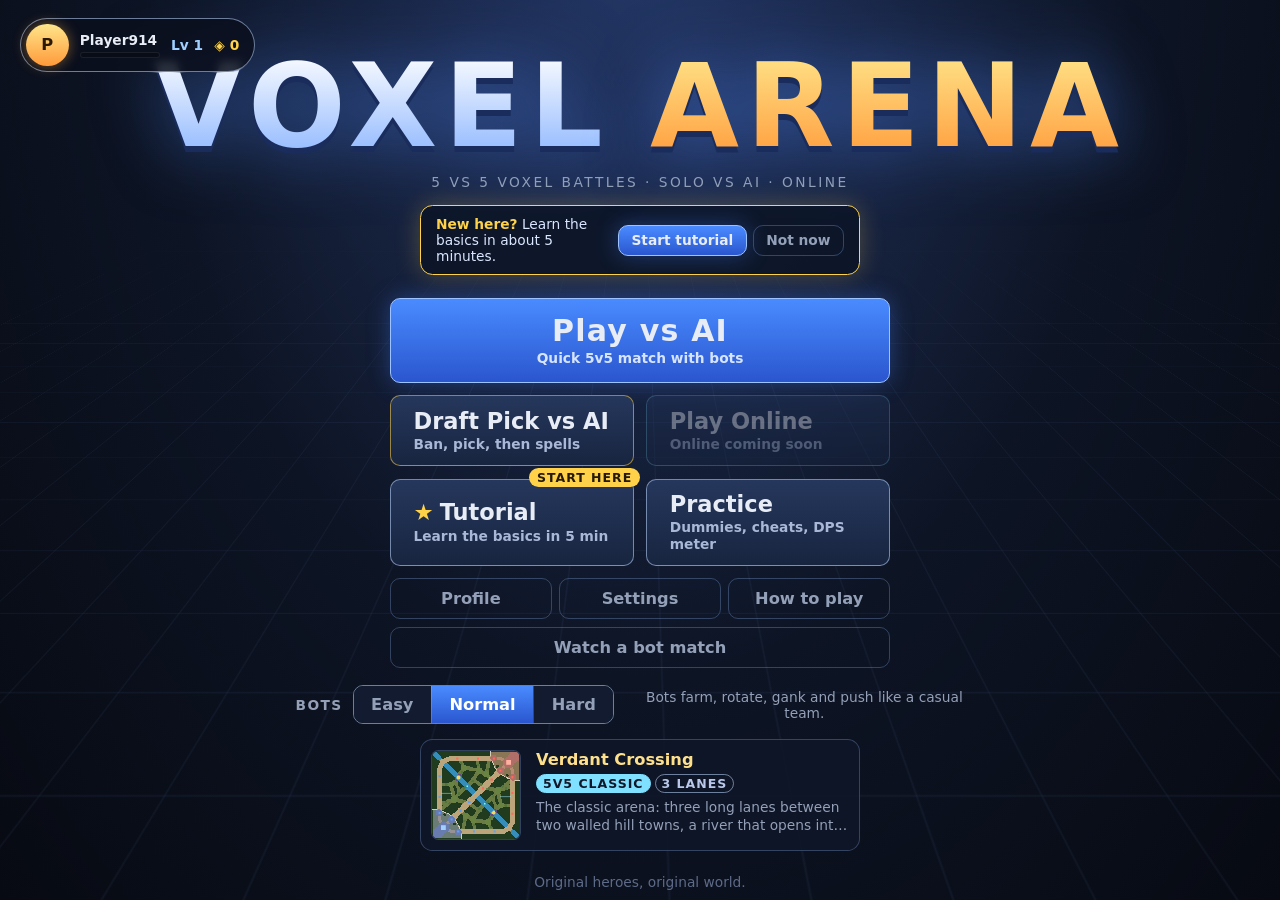
==== commit 55ea40e4: "Voxel Arena play-test build 3 (static web build only) Build 0.3.0-e72c3c278d. Install page: Playtest" ====
--- a/index.html
+++ b/index.html
@@ -34,10 +34,13 @@
 
     <link rel="icon" href="data:image/svg+xml,%3Csvg xmlns='http://www.w3.org/2000/svg' viewBox='0 0 16 16'%3E%3Crect width='16' height='16' rx='3' fill='%230b0f1a'/%3E%3Cpath d='M8 2l5 3v6l-5 3-5-3V5z' fill='%234aa8ff'/%3E%3Cpath d='M8 2l5 3-5 3-5-3z' fill='%23bcdcff'/%3E%3C/svg%3E" />
     <style>html,body{touch-action:none;-webkit-user-select:none;user-select:none;-webkit-touch-callout:none;overscroll-behavior:none;-webkit-tap-highlight-color:transparent;-webkit-text-size-adjust:100%;color:#e8ecf5;background:#0b0f1a;width:100%;height:100%;margin:0;padding:0;font-family:system-ui,-apple-system,Segoe UI,Roboto,sans-serif;overflow:hidden}#app{position:fixed;inset:0}</style>
-    <script type="module" crossorigin src="./assets/index-BNWYeXHC.js"></script>
-    <link rel="modulepreload" crossorigin href="./assets/three.core-CR6xwVyd.js">
-    <link rel="modulepreload" crossorigin href="./assets/animation-CjEgprIR.js">
-    <link rel="stylesheet" crossorigin href="./assets/index-CfAHZIm2.css">
+    <script type="module" crossorigin src="./assets/index-D5Jq8ODm.js"></script>
+    <link rel="modulepreload" crossorigin href="./assets/heroes-FGySojcq.js">
+    <link rel="modulepreload" crossorigin href="./assets/combat-BxAc_XbD.js">
+    <link rel="modulepreload" crossorigin href="./assets/three.core-C14I9C2I.js">
+    <link rel="modulepreload" crossorigin href="./assets/camera-Dhnp6lLX.js">
+    <link rel="modulepreload" crossorigin href="./assets/animation-DvzoG8vz.js">
+    <link rel="stylesheet" crossorigin href="./assets/index-DfrUrJqM.css">
   </head>
   <body>
     <div id="app"></div>
--- a/assets/index-DfrUrJqM.css
+++ b/assets/index-DfrUrJqM.css
@@ -0,0 +1 @@
+:root{--u:1px;--bg:#0b0f1a;--panel:#0b101edb;--panel-solid:#101728;--edge:#96beff47;--edge-strong:#bed7ff8c;--text:#e8ecf5;--muted:#93a0b8;--blue:#4aa8ff;--red:#ff5a5a;--gold:#ffd24a;--hp:#5dff8a;--mana:#5ab0ff;--safe-l:env(safe-area-inset-left,0px);--safe-r:env(safe-area-inset-right,0px);--safe-t:env(safe-area-inset-top,0px);--safe-b:env(safe-area-inset-bottom,0px);--fs-s:max(10px, calc(11 * var(--u)));--fs-m:max(12px, calc(13 * var(--u)));--fs-l:max(15px, calc(18 * var(--u)));--fs-xl:max(20px, calc(30 * var(--u)))}.va-ui{pointer-events:none;font-size:var(--fs-m);color:var(--text);z-index:10;font-family:system-ui,-apple-system,Segoe UI,Roboto,sans-serif;position:absolute;inset:0}.va-ui *,.va-ui :before,.va-ui :after{box-sizing:border-box}.va-ui button{font-family:inherit}.va-panel{background:var(--panel);border:1px solid var(--edge);border-radius:calc(10 * var(--u));pointer-events:auto;-webkit-backdrop-filter:blur(4px);backdrop-filter:blur(4px)}.va-scroll{-webkit-overflow-scrolling:touch;touch-action:pan-y;overscroll-behavior:contain;overflow:auto}.va-btn{pointer-events:auto;cursor:pointer;border:1px solid var(--edge-strong);color:var(--text);border-radius:calc(8 * var(--u));padding:max(7px, calc(8 * var(--u))) max(12px, calc(14 * var(--u)));font-weight:700;font-size:var(--fs-m);touch-action:manipulation;background:linear-gradient(#25375c,#182540);transition:filter .12s,transform 80ms}.va-btn:hover{filter:brightness(1.18)}.va-btn:active{transform:translateY(1px)scale(.98)}.va-btn.primary{box-shadow:0 0 calc(18 * var(--u)) #4682ff59;background:linear-gradient(#4a8bff,#2a56cf);border-color:#9cc3ff}.va-btn.big{font-size:var(--fs-l);padding:max(10px, calc(12 * var(--u))) max(22px, calc(30 * var(--u)))}.va-btn.small{padding:max(5px, calc(5 * var(--u))) max(10px, calc(10 * var(--u)));font-size:var(--fs-s)}.va-btn.ghost{border-color:var(--edge);color:var(--muted);background:0 0}.va-btn.danger{background:linear-gradient(#d44a4a,#8f2424);border-color:#ff9a9a}.va-btn:disabled{opacity:.4;cursor:default;filter:none}.va-bar{height:calc(10 * var(--u));border-radius:calc(4 * var(--u));background:#080c16;border:1px solid #ffffff14;min-height:6px;position:relative;overflow:hidden}.va-bar>div{border-radius:inherit;height:100%;transition:width .12s linear}.va-bar span{font-size:var(--fs-s);text-align:center;text-shadow:0 1px 2px #000;justify-content:center;align-items:center;font-weight:800;display:flex;position:absolute;inset:0}.va-chip{pointer-events:auto;cursor:pointer;border:1px solid var(--edge);color:var(--muted);padding:max(4px, calc(5 * var(--u))) max(10px, calc(12 * var(--u)));font-size:var(--fs-s);text-transform:capitalize;white-space:nowrap;touch-action:manipulation;background:#141e34d9;border-radius:999px;font-weight:700}.va-chip.on{color:#fff;border-color:var(--c,var(--gold));background:color-mix(in srgb, var(--c,#ffd24a) 28%, #101728)}.va-seg{border:1px solid var(--edge-strong);border-radius:calc(8 * var(--u));pointer-events:auto;display:inline-flex;overflow:hidden}.va-seg-btn{cursor:pointer;color:var(--muted);padding:max(6px, calc(7 * var(--u))) max(12px, calc(14 * var(--u)));font-weight:700;font-size:var(--fs-m);touch-action:manipulation;background:#121b30;border:0}.va-seg-btn+.va-seg-btn{border-left:1px solid var(--edge)}.va-seg-btn.on{color:#fff;background:linear-gradient(#4a8bff,#2a56cf)}.va-ibtn{pointer-events:auto;cursor:pointer;width:max(40px, calc(48 * var(--u)));height:max(40px, calc(48 * var(--u)));border-radius:calc(10 * var(--u));border:1px solid var(--edge-strong);background:var(--panel);color:var(--text);font-size:max(15px, calc(19 * var(--u)));touch-action:manipulation;flex-direction:column;justify-content:center;align-items:center;padding:0;line-height:1;display:flex}.va-ibtn small{font-size:max(8px, calc(9 * var(--u)));color:var(--muted);margin-top:2px;font-weight:700}.va-ibtn.off{opacity:.6}.va-ibtn.alert{border-color:var(--gold);animation:1.1s infinite va-pulse}@keyframes va-pulse{50%{box-shadow:0 0 calc(16 * var(--u)) #ffd24ad9}}.va-screen{pointer-events:auto;z-index:40;background:radial-gradient(at 50% -10%,#25396a 0%,#0d1424 55%,#070a12 100%);animation:.25s ease-out va-in;overflow:hidden}.va-screen.leaving{opacity:0;transition:opacity .2s}@keyframes va-in{0%{opacity:0}}.va-voxbg{opacity:.35;pointer-events:none;background-image:linear-gradient(#78aaff29 1px,#0000 1px),linear-gradient(90deg,#78aaff29 1px,#0000 1px);background-size:calc(56 * var(--u)) calc(56 * var(--u));animation:14s linear infinite va-grid;position:absolute;inset:-20%;transform:perspective(700px)rotateX(58deg)translateY(-10%);-webkit-mask-image:linear-gradient(#0000 0%,#000 45% 100%);mask-image:linear-gradient(#0000 0%,#000 45% 100%)}@keyframes va-grid{to{background-position:0 calc(56 * var(--u))}}.va-modal{pointer-events:auto;z-index:60;background:#04070eb3;justify-content:center;align-items:center;padding:12px;display:flex;position:absolute;inset:0}.va-modal-card{flex-direction:column;width:min(640px,100%);max-height:100%;padding:0;display:flex}.va-modal-head{padding:max(10px, calc(12 * var(--u))) max(14px, calc(16 * var(--u)));font-size:var(--fs-l);border-bottom:1px solid var(--edge);justify-content:space-between;align-items:center;display:flex}.va-modal-card>.va-scroll{padding:max(10px, calc(14 * var(--u))) max(14px, calc(16 * var(--u)));flex:auto;min-height:0}.va-modal-foot{padding:max(10px, calc(12 * var(--u)));border-top:1px solid var(--edge);flex-wrap:wrap;justify-content:flex-end;gap:10px;display:flex}.va-rotate{z-index:9999;color:#fff;text-align:center;background:#0b0f1a;flex-direction:column;justify-content:center;align-items:center;gap:14px;padding:24px;font-family:system-ui,sans-serif;display:none;position:fixed;inset:0}.va-rotate .ic{font-size:64px;animation:2.2s ease-in-out infinite va-rot}.va-rotate b{font-size:22px}.va-rotate span{color:var(--muted)}@keyframes va-rot{0%,20%{transform:rotate(0)}60%,to{transform:rotate(-90deg)}}.va-settings h3{margin:calc(14 * var(--u)) 0 calc(6 * var(--u));font-size:var(--fs-s);letter-spacing:.12em;text-transform:uppercase;color:var(--gold)}.va-settings h3:first-child{margin-top:0}.va-set-row{padding:calc(6 * var(--u)) 0;border-bottom:1px solid #ffffff0d;flex-wrap:wrap;justify-content:space-between;align-items:center;gap:12px;display:flex}.va-set-row label{flex:140px;font-weight:600}.va-set-row .val{float:right;color:var(--muted);font-weight:700}.va-set-row input[type=range]{accent-color:#4a8bff;pointer-events:auto;flex:160px;max-width:260px;height:28px}.va-set-row small{color:var(--muted);font-size:var(--fs-s);flex:1 0 100%}.va-help{color:var(--muted);font-size:var(--fs-s);line-height:1.8}.va-help b{color:var(--text)}.va-help kbd{border:1px solid var(--edge);color:var(--text);font-family:inherit;font-size:inherit;background:#1b2742;border-bottom-width:2px;border-radius:4px;padding:0 5px}.va-howto h3{color:var(--gold);font-size:var(--fs-m);margin:12px 0 2px}.va-howto p{color:#c5cfe4;margin:0;line-height:1.5}.va-title-main{justify-content:center;align-items:center;gap:calc(12 * var(--u));padding:calc(16px + var(--safe-t)) calc(16px + var(--safe-r)) calc(16px + var(--safe-b)) calc(16px + var(--safe-l));flex-direction:column;display:flex;position:absolute;inset:0}.va-title-brand{align-items:center;gap:calc(8 * var(--u));flex-direction:column;display:flex}.va-logo{font-size:max(34px, calc(92 * var(--u)));letter-spacing:.06em;gap:.35em;font-weight:900;line-height:1;display:flex}.va-logo span{background:linear-gradient(#fff,#8ab4ff);color:#0000;filter:drop-shadow(0 calc(5 * var(--u)) 0 #1a2c5c) drop-shadow(0 0 calc(26 * var(--u)) #508cff80);-webkit-background-clip:text;background-clip:text}.va-logo .b{background:linear-gradient(#ffe58a,#ff9a3a);-webkit-background-clip:text;background-clip:text}.va-tag{color:var(--muted);letter-spacing:.18em;text-transform:uppercase;font-size:var(--fs-s);text-align:center}.va-menu{gap:calc(10 * var(--u));width:min(500px,92vw);margin-top:calc(6 * var(--u));pointer-events:auto;flex-direction:column;align-items:stretch;display:flex}.va-menu .va-btn.big{justify-content:center;align-items:flex-start;gap:calc(2 * var(--u));text-align:left;min-height:max(44px, calc(56 * var(--u)));padding:max(8px, calc(10 * var(--u))) max(14px, calc(18 * var(--u)));flex-direction:column;display:flex;position:relative}.va-menu .va-btn.big b{font-size:var(--fs-l);line-height:1.1}.va-menu .va-btn.big small{font-size:var(--fs-s);color:#a9b8d6;font-weight:600;line-height:1.2}.va-menu .va-btn.big.primary{text-align:center;min-height:max(52px, calc(68 * var(--u)));align-items:center}.va-menu .va-btn.big.primary b{font-size:max(18px, calc(24 * var(--u)));letter-spacing:.04em}.va-menu .va-btn.big.primary small{color:#d6e4ff}.va-home-grid{gap:calc(10 * var(--u));grid-template-columns:1fr 1fr;display:grid}.va-home-grid .draft{border-color:#ffd24a8c}.va-home-grid .online{border-color:#7fe0ff8c}.va-home-grid .tutorial b:before{content:"★";color:var(--gold);margin-right:6px}.va-home-sub{justify-content:center;gap:calc(6 * var(--u));flex-wrap:wrap;display:flex}.va-home-sub .va-btn{min-width:max-content;padding:max(7px, calc(8 * var(--u))) max(10px, calc(12 * var(--u)));font-size:var(--fs-m);flex:1 1 0}.va-diff{margin-top:calc(2 * var(--u));flex-wrap:wrap;justify-content:center;align-items:center;gap:6px 10px;display:flex}.va-diff .lbl{color:var(--muted);font-size:var(--fs-s);text-transform:uppercase;letter-spacing:.1em;font-weight:700}.va-diff small{color:var(--muted);font-size:var(--fs-s);text-align:center;flex-basis:100%;max-width:360px;margin:0 auto}.va-version{bottom:calc(8 * var(--u) + var(--safe-b));text-align:center;color:#5d6b88;width:100%;font-size:var(--fs-s);position:absolute}@media (max-height:460px){.va-title-main{align-content:center;place-items:center;column-gap:max(14px, calc(28 * var(--u)));row-gap:max(6px, calc(10 * var(--u)));padding:calc(10px + var(--safe-t)) calc(14px + var(--safe-r)) calc(10px + var(--safe-b)) calc(14px + var(--safe-l));grid-template:"brand menu""first menu""diff menu""map menu"/minmax(0,1fr) minmax(0,1.15fr);display:grid}.va-title-brand{grid-area:brand}.va-first{grid-area:first}.va-menu{gap:max(6px, calc(8 * var(--u)));grid-area:menu;width:100%;max-width:440px;margin:0}.va-diff{grid-area:diff}.va-title-map{grid-area:map;width:100%;min-width:0;max-width:360px}.va-first{max-width:100%}.va-logo{font-size:max(30px, calc(70 * var(--u)))}.va-home-grid{gap:max(6px, calc(8 * var(--u)))}.va-menu .va-btn.big{min-height:40px;padding:5px 12px}.va-menu .va-btn.big.primary{min-height:46px}.va-home-sub .va-btn{padding:6px 8px;font-size:12px}.va-diff small,.va-version{display:none}}@media (max-height:360px){.va-menu .va-btn.big small{display:none}}@media (max-width:420px) and (min-height:461px){.va-home-sub .va-btn{flex-basis:40%}.va-logo{font-size:max(30px,13vw)}}.va-loading{z-index:80;justify-content:center;align-items:center;display:flex}.va-load-card{text-align:center;gap:calc(10 * var(--u));flex-direction:column;align-items:center;width:min(380px,86vw);display:flex;position:relative}.va-load-card .port{width:max(80px, calc(150 * var(--u)));height:max(80px, calc(150 * var(--u)));image-rendering:auto;filter:drop-shadow(0 0 20px #64a0ff80)}.va-load-card .who{font-size:var(--fs-xl);font-weight:900}.va-load-card .va-bar.load{width:100%;height:calc(12 * var(--u));min-height:8px}.va-load-card .va-bar.load>div{background:linear-gradient(90deg,#4a8bff,#7fe0ff);transition:width .2s}.va-load-card .msg{color:var(--muted);font-size:var(--fs-s)}.va-load-card .tip{color:#c5cfe4;font-size:var(--fs-m);max-width:340px}.va-select{padding:max(8px, calc(14 * var(--u))) max(10px, calc(18 * var(--u)));padding-left:calc(max(10px, 18 * var(--u)) + var(--safe-l));padding-right:calc(max(10px, 18 * var(--u)) + var(--safe-r));gap:max(6px, calc(10 * var(--u)));flex-direction:column;display:flex}.va-sel-head{align-items:center;gap:max(8px, calc(12 * var(--u)));flex-wrap:wrap;flex:none;display:flex;position:relative}.va-sel-head h1{font-size:max(16px, calc(24 * var(--u)));letter-spacing:.05em;white-space:nowrap;margin:0}.va-sel-head .roles{scrollbar-width:none;touch-action:pan-x;flex:auto;gap:6px;min-width:0;padding:2px;display:flex;overflow-x:auto}@media (pointer:fine){.va-sel-head .roles{flex-wrap:wrap;overflow:visible}}.va-sel-body{gap:max(8px, calc(14 * var(--u)));flex:auto;min-height:0;display:flex;position:relative}.va-select .cards{grid-template-columns:repeat(auto-fill, minmax(max(86px, calc(118 * var(--u))), 1fr));gap:max(6px, calc(9 * var(--u)));flex:55%;align-content:start;min-width:0;padding:3px 6px 12px 3px;display:grid}.va-card{cursor:pointer;border-radius:calc(10 * var(--u));padding:calc(6 * var(--u));text-align:center;color:var(--text);background:linear-gradient(165deg, color-mix(in srgb, var(--c2,#223) 60%, #0e1526), #0e1526 75%);touch-action:manipulation;border:2px solid #ffffff12;flex-direction:column;align-items:center;gap:2px;transition:transform .1s,border-color .1s;display:flex}.va-card:hover{border-color:var(--edge-strong);transform:translateY(-2px)}.va-card.sel{border-color:var(--gold);box-shadow:0 0 calc(16 * var(--u)) #ffd24a59}.va-card .pic{aspect-ratio:1;border-radius:calc(8 * var(--u));background:radial-gradient(circle at 50% 70%, color-mix(in srgb, var(--c1,#88f) 35%, transparent), transparent 70%) center / cover no-repeat;justify-content:center;align-items:center;width:100%;display:flex}.va-card .pic.img{background-position:50%;background-repeat:no-repeat;background-size:contain}.va-card .pic.img .glyph{display:none}.va-card .glyph{font-size:max(24px, calc(40 * var(--u)));color:var(--c1);opacity:.8}.va-card .nm{font-weight:800;font-size:var(--fs-m);color:color-mix(in srgb, var(--c1) 55%, #fff);text-shadow:0 1px 2px #000;line-height:1.1}.va-card .role{font-size:max(9px, calc(10 * var(--u)));text-transform:uppercase;letter-spacing:.1em;font-weight:700}.va-detail{flex-direction:column;flex:0 max(290px,38%);min-width:0;padding:0;display:flex;overflow:hidden}.va-detail-scroll{min-height:0;padding:max(8px, calc(12 * var(--u)));flex:auto}.va-detail .viewbox{border-radius:calc(10 * var(--u));height:clamp(120px,26vh,300px);margin-bottom:6px;position:relative;overflow:hidden}.va-viewer{touch-action:pan-y;cursor:grab;width:100%;height:100%;display:block}.va-detail .nm{font-size:max(18px, calc(26 * var(--u)));font-weight:900;line-height:1.1}.va-detail .ti{color:var(--muted);font-size:var(--fs-s);text-transform:capitalize;margin-bottom:4px}.va-detail .ds{color:#b9c4dc;font-size:var(--fs-s);line-height:1.45}.va-detail .lore{margin:4px 0 8px;font-style:italic}.va-detail .stats{gap:4px;margin:6px 0 10px;display:grid}.va-detail .stat{grid-template-columns:max(64px, calc(76 * var(--u))) 1fr;font-size:var(--fs-s);color:var(--muted);align-items:center;gap:8px;display:grid}.va-detail .stat .va-bar{height:max(6px, calc(8 * var(--u)))}.va-detail .sk{gap:10px;margin:8px 0;display:flex}.va-detail .sk .ic{width:max(32px, calc(40 * var(--u)));height:max(32px, calc(40 * var(--u)));border-radius:calc(8 * var(--u));border:1px solid var(--edge);font-size:max(16px, calc(22 * var(--u)));background:#080c16;flex:none;justify-content:center;align-items:center;display:flex}.va-detail .sk b{font-size:var(--fs-m)}.va-detail .sk .meta{color:#7f8fb0;font-size:max(9px, calc(10 * var(--u)));margin:1px 0 2px;display:block}.va-detail-foot{padding:max(8px, calc(10 * var(--u)));border-top:1px solid var(--edge);background:#080c1699;flex-wrap:wrap;flex:none;justify-content:space-between;align-items:center;gap:8px;display:flex}.va-detail-foot .lock{background:linear-gradient(#4a8bff,#2a56cf);background:linear-gradient(color-mix(in srgb, var(--accent,#4a8bff) 70%, #fff 10%), color-mix(in srgb, var(--accent,#2a56cf) 55%, #1a2a60));flex:140px}.va-detail-foot .sides .va-seg-btn.on{background:linear-gradient(#4a8bff,#2a56cf)}.va-detail-foot .sides .va-seg-btn[data-team="1"].on{background:linear-gradient(#e85a5a,#a32828)}.va-hud>*{position:absolute}.va-top{top:calc(6 * var(--u) + var(--safe-t));background:var(--panel);border:1px solid var(--edge);border-radius:calc(10 * var(--u));pointer-events:auto;align-items:stretch;display:flex;left:50%;overflow:hidden;transform:translate(-50%)}.va-top .side{align-items:center;gap:calc(8 * var(--u));padding:calc(4 * var(--u)) max(10px, calc(14 * var(--u)));font-size:var(--fs-l);display:flex}.va-top .side.b{color:#bcdcff;background:linear-gradient(90deg,#286edc80,#0000)}.va-top .side.r{color:#ffc4c0;background:linear-gradient(270deg,#dc3c3c80,#0000);flex-direction:row}.va-top .kills{font-size:max(18px, calc(26 * var(--u)));text-align:center;min-width:1.2ch;font-weight:900}.va-top .tw{font-size:var(--fs-s);opacity:.8;white-space:nowrap;font-weight:700}.va-top .mid{padding:0 max(8px, calc(12 * var(--u)));min-width:max(64px, calc(84 * var(--u)));flex-direction:column;justify-content:center;align-items:center;display:flex}.va-top .time{font-weight:800;font-size:var(--fs-l);font-variant-numeric:tabular-nums}.va-top .lead{font-size:max(9px, calc(10 * var(--u)));color:var(--muted);white-space:nowrap;font-weight:700}.va-top .lead.b{color:var(--blue)}.va-top .lead.r{color:var(--red)}.va-objs{top:calc(60 * var(--u) + var(--safe-t));gap:6px;display:flex;left:50%;transform:translate(-50%)}.va-objs .chip{background:var(--panel);border:1px solid var(--edge);padding:2px max(8px, calc(10 * var(--u)));font-size:max(9px, calc(11 * var(--u)));color:var(--muted);white-space:nowrap;border-radius:999px;align-items:center;gap:5px;display:flex}.va-objs .chip b{color:var(--text);font-variant-numeric:tabular-nums}.va-objs .chip.up{border-color:var(--gold)}.va-objs .chip.up b{color:var(--gold)}.va-objs .dot{background:#6ad;border-radius:2px;width:8px;height:8px;display:inline-block}.va-objs .dot.riftwarden{background:#b57bff}.va-objs .dot.shellback{background:#4fe0a0}.va-tl{top:calc(6 * var(--u) + var(--safe-t));left:calc(6 * var(--u) + var(--safe-l))}.va-minimap{width:max(110px, calc(176 * var(--u)));height:max(110px, calc(176 * var(--u)));border-width:2px;border-color:var(--edge-strong);padding:0;position:relative;overflow:hidden}.va-minimap canvas{touch-action:none;cursor:crosshair;width:100%;height:100%;image-rendering:pixelated;display:block}.va-tr{top:calc(6 * var(--u) + var(--safe-t));right:calc(6 * var(--u) + var(--safe-r));align-items:flex-end;gap:calc(6 * var(--u));flex-direction:column;display:flex}.va-tr .btns{gap:calc(6 * var(--u));display:flex}.va-kda{padding:calc(5 * var(--u)) calc(10 * var(--u));gap:calc(10 * var(--u));font-weight:700;font-size:var(--fs-m);align-items:center;display:flex}.va-kda .gold{color:var(--gold);font-weight:800}.va-kda b{color:#fff}.va-feed{pointer-events:none;flex-direction:column;align-items:flex-end;gap:3px;max-width:46vw;display:flex}.va-feed .row{font-size:var(--fs-s);border-right:3px solid var(--blue);white-space:nowrap;background:#080c16c7;border-radius:6px;align-items:center;gap:6px;padding:3px 9px;animation:.25s ease-out va-slide;display:flex}.va-feed .row.enemy{border-right-color:var(--red)}.va-feed .row.me{outline:1px solid var(--gold);background:#282008d9}.va-feed .row.fade{opacity:0;transition:opacity .6s}.va-feed .row .ally{color:#8fc6ff}.va-feed .row .enemy{color:#ff9a94}.va-feed .row i{opacity:.8;font-style:normal}.va-feed .row small{color:var(--muted)}@keyframes va-slide{0%{opacity:0;transform:translate(30px)}}.va-banner{top:calc(100 * var(--u) + var(--safe-t));text-align:center;pointer-events:none;opacity:0;white-space:nowrap;left:50%;transform:translate(-50%)}.va-banner.show{animation:2.6s ease-out forwards va-banner}.va-banner .t{font-size:max(20px, calc(38 * var(--u)));letter-spacing:.12em;text-shadow:0 calc(3 * var(--u)) 0 #0009, 0 0 calc(24 * var(--u)) currentColor;font-weight:900}.va-banner .s{font-size:var(--fs-m);color:#dbe6ff;text-shadow:0 1px 3px #000}.va-banner.ally{color:#7fc4ff}.va-banner.enemy{color:#ff7a74}.va-banner.gold{color:var(--gold)}.va-banner.neutral{color:#e8d8a0}@keyframes va-banner{0%{opacity:0;transform:translate(-50%)scale(1.6)}10%{opacity:1;transform:translate(-50%)scale(1)}80%{opacity:1}to{opacity:0;transform:translate(-50%)translateY(-10px)}}.va-toasts{pointer-events:none;flex-direction:column;align-items:center;gap:4px;display:flex;top:36%;left:50%;transform:translate(-50%)}.va-toasts .t{border:1px solid var(--edge);font-weight:700;font-size:var(--fs-m);background:#080c16e0;border-radius:999px;padding:4px 14px;animation:.15s va-in}.va-toasts .t.out{opacity:0;transition:opacity .4s}.va-dead.show~.va-toasts{top:64%}.va-hint{bottom:calc(170 * var(--u) + var(--safe-b));color:#cfe0ff;font-size:var(--fs-s);text-shadow:0 1px 4px #000;pointer-events:none;text-align:center;max-width:60vw;left:50%;transform:translate(-50%)}.va-hero{left:calc(8 * var(--u) + var(--safe-l));bottom:calc(8 * var(--u) + var(--safe-b));width:max(190px, calc(300 * var(--u)));padding:calc(6 * var(--u));gap:calc(8 * var(--u));display:flex}.va-hero .port{width:max(46px, calc(76 * var(--u)));height:max(46px, calc(76 * var(--u)));border-radius:calc(10 * var(--u));border:2px solid var(--c,var(--gold));background:radial-gradient(circle at 50% 70%, color-mix(in srgb, var(--c,#888) 30%, #0a0e18), #0a0e18 80%);flex:none;position:relative;overflow:hidden}.va-hero .port img{object-fit:cover;width:100%;height:100%;display:block}.va-hero .lvl{color:var(--gold);font-weight:900;font-size:var(--fs-s);background:#000c;border-top-right-radius:6px;padding:1px 6px;position:absolute;bottom:0;left:0}.va-hero .info{gap:calc(3 * var(--u));flex-direction:column;flex:1;justify-content:center;min-width:0;display:flex}.va-hero .nm{font-weight:800;font-size:var(--fs-m);justify-content:space-between;gap:6px;display:flex}.va-hero .hpt{color:var(--muted);font-size:var(--fs-s);white-space:nowrap;font-weight:700}.va-hero .hp{height:max(10px, calc(14 * var(--u)))}.va-hero .hp>div{background:linear-gradient(#7dff9d,#2fbf5a)}.va-hero .shield{color:#fff;justify-content:flex-end;padding-right:6px}.va-hero .mp{height:max(6px, calc(8 * var(--u)))}.va-hero .mp>div{background:linear-gradient(#7cc4ff,#3a84e0)}.va-hero .xp{height:max(3px, calc(4 * var(--u)));min-height:3px}.va-hero .xp>div{background:var(--gold)}.va-items{gap:calc(3 * var(--u));margin-top:calc(2 * var(--u));grid-template-columns:repeat(6,1fr);display:grid}.va-items .slot{aspect-ratio:1;border-radius:calc(5 * var(--u));font-size:max(11px, calc(15 * var(--u)));background:#080c16;border:1px solid #26324f;justify-content:center;align-items:center;display:flex}.va-items .slot.has{background:#111a30;border-color:#5a6c99}.va-skills{pointer-events:none}.va-skill{pointer-events:auto;touch-action:none;-webkit-user-select:none;user-select:none;cursor:pointer;box-shadow:inset 0 calc(-4 * var(--u)) 0 #00000059, 0 calc(3 * var(--u)) calc(8 * var(--u)) #00000080;background:radial-gradient(circle at 35% 28%,#3a4f80,#141c30 75%);border:2px solid #b4d2ff8c;justify-content:center;align-items:center;transition:transform 80ms,border-color .15s;display:flex;position:absolute;overflow:hidden}.va-skill .g{font-size:max(20px, calc(34 * var(--u)));text-shadow:0 2px 4px #000;pointer-events:none}.va-skill .cd{font-size:max(14px, calc(22 * var(--u)));color:#fff;text-shadow:0 1px 4px #000;pointer-events:none;justify-content:center;align-items:center;font-weight:900;display:flex;position:absolute;inset:0}.va-skill .key{font-size:var(--fs-s);color:#cfe0ff;pointer-events:none;text-shadow:0 1px 2px #000;font-weight:800;position:absolute;top:1px;left:4px}.va-skill .lab{text-align:center;font-size:max(7px, calc(9 * var(--u)));color:#dfe8ff;white-space:nowrap;text-overflow:ellipsis;pointer-events:none;text-shadow:0 1px 2px #000;padding:0 3px;font-weight:700;display:none;position:absolute;bottom:1px;left:0;right:0;overflow:hidden}.va-skill .pips{pointer-events:none;justify-content:center;gap:2px;display:flex;position:absolute;top:3px;left:0;right:0}.va-skill .pips i{width:max(5px, calc(8 * var(--u)));height:max(3px, calc(4 * var(--u)));background:#2a3550;border-radius:1px}.va-skill .pips i.on{background:var(--gold)}.va-skill.locked{filter:grayscale()brightness(.55)}.va-skill.nomana{box-shadow:inset 0 0 0 calc(3 * var(--u)) #466eff8c, 0 3px 8px #00000080;border-color:#4a7cff}.va-skill.nomana .g{opacity:.55}.va-skill.ready{border-color:#fff3b0}.va-skill.pressed{border-color:var(--gold);transform:scale(.92)}.va-skill.casting{border-color:#9dffb0}.va-skill.active{border-color:#7fe0ff;animation:.8s infinite va-pulse}.va-skill.shake{animation:.3s va-shake}@keyframes va-shake{25%{transform:translate(-4px)}75%{transform:translate(4px)}}.va-levelup{pointer-events:auto;cursor:pointer;color:#2a1a00;touch-action:none;-webkit-user-select:none;user-select:none;background:radial-gradient(circle at 35% 30%,#fff0a0,#f0a800);border:2px solid #fff;border-radius:50%;justify-content:center;align-items:center;font-weight:900;animation:1.1s infinite va-pulse;display:none;position:absolute}.va-levelup.show{display:flex}.va-hud:not(.touch) .va-skills{bottom:calc(10 * var(--u) + var(--safe-b));left:calc(8 * var(--u) + var(--safe-l) + max(190px, 300 * var(--u)) + 14 * var(--u));gap:calc(8 * var(--u));align-items:flex-end;display:flex}.va-hud:not(.touch) .va-skill{width:max(54px, calc(72 * var(--u)));height:max(54px, calc(72 * var(--u)));border-radius:calc(14 * var(--u));position:relative}.va-hud:not(.touch) .va-skill.mini{width:max(40px, calc(52 * var(--u)));height:max(40px, calc(52 * var(--u)))}.va-hud:not(.touch) .va-skill.flk{order:1}.va-hud:not(.touch) .va-skill.rcl{order:2}.va-hud:not(.touch) .va-slot{pointer-events:none;order:5;position:relative}.va-hud:not(.touch) .va-skill .lab{display:block}.va-hud:not(.touch) .va-levelup{top:calc(-12 * var(--u));right:calc(-8 * var(--u));width:max(22px, calc(28 * var(--u)));height:max(22px, calc(28 * var(--u)));font-size:var(--fs-l);z-index:3}.va-hud.touch .va-skills{inset:0}.va-hud.touch .va-skill{width:calc(var(--s) * var(--u));height:calc(var(--s) * var(--u));right:calc(var(--x) * var(--u) + var(--safe-r));bottom:calc(var(--y) * var(--u) + var(--safe-b));border-radius:50%}.va-hud.touch .va-skill .lab{display:none}.va-hud.touch .va-attack{--s:112;--x:14;--y:14;background:radial-gradient(circle at 35% 28%,#8a5a3c,#34190f 78%);border-color:#ffb27a}.va-hud.touch .va-attack .g{font-size:calc(46 * var(--u))}.va-hud.touch .s0{--s:80;--x:138;--y:14}.va-hud.touch .s1{--s:80;--x:120;--y:100}.va-hud.touch .s2{--s:80;--x:36;--y:134}.va-hud.touch .flk{--s:56;--x:232;--y:18}.va-hud.touch .rcl{--s:56;--x:218;--y:80}.va-hud.touch .va-levelup{width:calc(40 * var(--u));height:calc(40 * var(--u));font-size:calc(26 * var(--u));right:calc(var(--x) * var(--u) + var(--safe-r));bottom:calc(var(--y) * var(--u) + var(--safe-b))}.va-hud.touch .va-levelup.l0{--x:130;--y:78}.va-hud.touch .va-levelup.l1{--x:112;--y:164}.va-hud.touch .va-levelup.l2{--x:28;--y:198}.va-lefty .va-hud.touch .va-skill,.va-lefty .va-hud.touch .va-levelup{right:auto;left:calc(var(--x) * var(--u) + var(--safe-l))}.va-hud.touch .va-hero{width:max(176px, calc(250 * var(--u)));bottom:calc(6 * var(--u) + var(--safe-b));left:50%;transform:translate(-50%)}.va-hud.touch .va-hero .va-items{grid-template-columns:repeat(6,1fr)}.va-hud.touch .va-hint{bottom:calc(110 * var(--u) + var(--safe-b))}.va-cancel{right:calc(30 * var(--u) + var(--safe-r));bottom:calc(245 * var(--u) + var(--safe-b));width:calc(150 * var(--u));height:calc(52 * var(--u));border-radius:calc(26 * var(--u));color:#ffc9c5;visibility:hidden;pointer-events:none;font-weight:800;font-size:var(--fs-m);background:#be282847;border:2px dashed #ff8a84;justify-content:center;align-items:center;gap:8px;display:flex}.va-cancel.show{visibility:visible}.va-cancel.hot{color:#fff;background:#e63232b3;border-style:solid}.va-lefty .va-cancel{right:auto;left:calc(30 * var(--u) + var(--safe-l))}.va-hud:not(.touch) .va-cancel{display:none}.va-recenter{top:calc(188 * var(--u) + var(--safe-t));left:calc(6 * var(--u) + var(--safe-l));display:none}.va-recenter.show{display:flex}.va-joy-base,.va-joy-knob{pointer-events:none;z-index:5;border-radius:50%;display:none;position:absolute}.va-joy-base{width:calc(116 * var(--u));height:calc(116 * var(--u));margin:calc(-58 * var(--u)) 0 0 calc(-58 * var(--u));background:#141e3759;border:2px solid #ffffff80}.va-joy-knob{width:calc(52 * var(--u));height:calc(52 * var(--u));margin:calc(-26 * var(--u)) 0 0 calc(-26 * var(--u));z-index:6;background:#ffffffb3}.va-dead{-webkit-backdrop-filter:grayscale(.9);backdrop-filter:grayscale(.9);pointer-events:none;background:#1e202c73;flex-direction:column;justify-content:flex-start;align-items:center;padding-top:14vh;display:none;inset:0}.va-dead.show{display:flex}.va-dead .card{padding:calc(14 * var(--u)) calc(30 * var(--u));text-align:center;flex-direction:column;align-items:center;gap:4px;display:flex}.va-dead .t{font-size:var(--fs-l);color:#ff9a94;letter-spacing:.1em;text-transform:uppercase;font-weight:800}.va-dead .by{color:var(--muted)}.va-dead .cnt{font-size:max(34px, calc(64 * var(--u)));font-weight:900;line-height:1}.va-dead .hint{color:var(--muted);font-size:var(--fs-s)}.va-hurt{pointer-events:none;opacity:0;box-shadow:inset 0 0 calc(120 * var(--u)) calc(30 * var(--u)) rgba(255, 30, 30, calc(var(--a,.4)));inset:0}.va-hurt.on{animation:.5s ease-out va-hurt}@keyframes va-hurt{0%{opacity:1}to{opacity:0}}.va-lowhp{pointer-events:none;opacity:0;box-shadow:inset 0 0 calc(90 * var(--u)) calc(10 * var(--u)) #ff141480;transition:opacity .3s;inset:0}.va-lowhp.on{opacity:1;animation:1.2s infinite va-low}@keyframes va-low{50%{opacity:.35}}.va-score{pointer-events:auto;z-index:25;background:#04070e8c;justify-content:center;align-items:center;padding:8px;display:none;inset:0}.va-score .box,.va-over-box{max-width:min(1040px,100%);max-height:100%;padding:max(8px, calc(12 * var(--u)));gap:max(8px, calc(12 * var(--u)));flex-direction:column;display:flex}.va-score .team .th,.va-over .team .th{font-size:var(--fs-s);color:var(--muted);border-radius:6px 6px 0 0;align-items:baseline;gap:14px;padding:4px 8px;display:flex}.va-score .team .th b,.va-over .team .th b{font-size:var(--fs-m);letter-spacing:.1em}.team.t0 .th{background:linear-gradient(90deg,#3278e666,#0000)}.team.t0 .th b{color:var(--blue)}.team.t1 .th{background:linear-gradient(90deg,#e6464666,#0000)}.team.t1 .th b{color:var(--red)}.va-ui table{border-collapse:collapse;width:100%;font-size:var(--fs-s);table-layout:fixed}.va-ui th:first-child{width:25%}.va-ui th:last-child{width:15%}.va-ui th{text-align:left;color:var(--muted);white-space:nowrap;padding:3px 8px;font-weight:700}.va-ui td{vertical-align:middle;border-top:1px solid #ffffff0f;padding:3px 8px}.va-ui tr.me{background:#ffd24a1a}.va-ui tr.dead{opacity:.6}.va-ui td.hero{min-width:max(120px, calc(150 * var(--u)));align-items:center;gap:8px;display:flex}.va-ui td .pic{width:max(26px, calc(34 * var(--u)));height:max(26px, calc(34 * var(--u)));background:#080c16 50%/cover;border-radius:6px;flex:none}.va-ui td .who{flex-direction:column;line-height:1.15;display:flex}.va-ui td .who small{color:var(--muted)}.va-ui td.kda{white-space:nowrap}.va-ui td.kda b{color:#fff}.va-ui td.gold{color:var(--gold);font-weight:700}.va-ui td.num{text-align:right;font-variant-numeric:tabular-nums}.va-ui td.dmg{min-width:90px}.va-ui td.dmg .dm{height:14px;position:relative}.va-ui td.dmg .va-bar{height:14px}.va-ui td.dmg .va-bar>div{background:linear-gradient(#ffb05a,#e0701a)}.va-ui td.dmg span{line-height:14px;font-size:var(--fs-s);text-shadow:0 1px 2px #000;font-weight:700;position:absolute;top:0;left:6px}.va-ui td.items{white-space:nowrap}.va-ui td.items i{text-align:center;width:1.5em;font-style:normal;display:inline-block}.va-over{pointer-events:auto;z-index:30;background:#05080fd1;justify-content:center;align-items:center;padding:8px;animation:.4s va-in;display:flex;inset:0}.va-over-box{width:min(1040px,100%);overflow:auto}.va-over h1{text-align:center;font-size:max(30px, calc(64 * var(--u)));letter-spacing:.12em;margin:0;line-height:1}.va-over.win h1{color:var(--gold);text-shadow:0 0 calc(30 * var(--u)) #ffd24a99}.va-over.lose h1{color:var(--red);text-shadow:0 0 calc(30 * var(--u)) #ff464680}.va-over .sub{text-align:center;color:var(--muted);font-size:var(--fs-m)}.va-over .sub .b{color:var(--blue)}.va-over .sub .r{color:var(--red)}.va-over .btns{justify-content:center;gap:max(8px, calc(12 * var(--u)));bottom:calc(-1 * max(8px, calc(12 * var(--u))));z-index:2;margin:0 calc(-1 * max(8px, calc(12 * var(--u)))) calc(-1 * max(8px, calc(12 * var(--u))));padding:max(8px, calc(10 * var(--u))) max(8px, calc(12 * var(--u))) calc(max(8px, calc(12 * var(--u))) + var(--safe-b));background:linear-gradient(#0a0f1c00,#0a0f1cf0 35%);flex-wrap:wrap;display:flex;position:sticky}@media (max-height:460px){.va-screen .va-tag{display:none}.va-detail .viewbox{height:clamp(90px,28vh,160px)}}@media (max-width:720px){.va-select .cards{flex-basis:50%}}.va-pause{pointer-events:auto;z-index:60;background:#04070eb8;justify-content:center;align-items:center;padding:12px;display:flex;inset:0}.va-pause .va-modal-card{max-height:100%}.va-scroll{scrollbar-width:thin;scrollbar-color:#3a4a70 transparent}.va-scroll::-webkit-scrollbar{width:8px;height:8px}.va-scroll::-webkit-scrollbar-thumb{background:#3a4a70;border-radius:4px}.va-scroll::-webkit-scrollbar-track{background:0 0}.va-lobby{padding:calc(6px + var(--safe-t)) calc(8px + var(--safe-r)) calc(6px + var(--safe-b)) calc(8px + var(--safe-l));box-sizing:border-box;justify-content:center;align-items:center;display:flex}.va-lobby-card{width:min(92vw, calc(620 * var(--u)));box-sizing:border-box;overscroll-behavior:contain;max-height:100%;padding:calc(18 * var(--u));gap:calc(12 * var(--u));flex-direction:column;display:flex;position:relative;overflow-y:auto}.va-lobby-card.va-scroll>.va-modal-head{top:calc(-18 * var(--u));z-index:3;margin:calc(-18 * var(--u)) calc(-18 * var(--u)) 0;padding:calc(12 * var(--u)) calc(18 * var(--u)) calc(8 * var(--u));background:var(--panel-solid);flex:none;position:sticky}.va-lobby-card.va-scroll>.row{bottom:calc(-18 * var(--u));z-index:3;margin:0 calc(-18 * var(--u)) calc(-18 * var(--u));padding:calc(10 * var(--u)) calc(18 * var(--u)) calc(14 * var(--u));background:var(--panel-solid);flex:none;position:sticky}@media (max-height:460px){.va-lobby-card{gap:8px;padding:10px 12px}.va-lobby-card.va-scroll>.va-modal-head{margin:-10px -12px 0;padding:8px 12px 6px;top:-10px}.va-lobby-card.va-scroll>.row{margin:0 -12px -10px;padding:8px 12px;bottom:-10px}.va-lobby-card>.note{display:none}.va-lobby-card .lobby-map .va-mapcard{max-height:96px;overflow:hidden}}.va-lobby-card .srv{color:var(--muted);text-overflow:ellipsis;white-space:nowrap;margin-left:auto;overflow:hidden}.va-lobby-card .teams{gap:calc(12 * var(--u));grid-template-columns:1fr 1fr;display:grid}.va-lobby-card h3{margin:0 0 calc(6 * var(--u));font-size:var(--fs-m)}.va-lobby-card .blue h3{color:#7fb0ff}.va-lobby-card .red h3{color:#ff8a7a}.va-lobby-card ol{font-size:var(--fs-s);margin:0;padding-left:1.4em;line-height:1.8}.va-lobby-card li.me{color:#ffe08a;font-weight:700}.va-lobby-card .row{justify-content:space-between;gap:calc(10 * var(--u));display:flex}.va-lobby-card .note{color:var(--muted);font-size:var(--fs-s)}.va-online-form{gap:calc(10 * var(--u));min-width:min(80vw, calc(380 * var(--u)));flex-direction:column;display:flex}.va-online-form input{font:inherit;padding:calc(8 * var(--u));border-radius:calc(6 * var(--u));border:1px solid var(--edge-strong);color:var(--text);background:#0d1526}.va-lineup{left:0;right:0;bottom:max(14px, calc(22 * var(--u)));justify-content:center;align-items:center;gap:calc(14 * var(--u));pointer-events:none;padding:0 12px;display:flex;position:absolute}.va-lineup .team{gap:calc(6 * var(--u));display:flex}.va-lineup .mate{width:calc(64 * var(--u));min-width:40px;font-size:var(--fs-s);text-align:center;flex-direction:column;align-items:center;line-height:1.1;display:flex}.va-lineup .mate img{aspect-ratio:1;border-radius:calc(8 * var(--u));border:1px solid var(--edge);background:#0a1222b3;width:100%}.va-lineup .blue .mate img{border-color:#78aaffb3}.va-lineup .red .mate img{border-color:#ff826eb3}.va-lineup .mate.me img{box-shadow:0 0 0 2px #ffe08a}.va-lineup .mate span{text-overflow:ellipsis;white-space:nowrap;max-width:100%;overflow:hidden}.va-lineup .vs{font-size:var(--fs-l);color:#ffe08a}@media (max-height:420px){.va-load-card .port{display:none}.va-lineup .mate{width:calc(52 * var(--u))}}.va-title-map{width:min(440px,92vw)}.va-mapcard{pointer-events:auto;cursor:pointer;gap:calc(12 * var(--u));text-align:left;width:100%;color:var(--text);border:1px solid var(--edge);border-radius:calc(10 * var(--u));padding:calc(8 * var(--u));background:#0e1628e0;align-items:stretch;transition:transform .12s,border-color .12s;display:flex}.va-mapcard:hover{border-color:var(--edge-strong);transform:translateY(-2px)}.va-mapcard.sel{border-color:var(--gold);box-shadow:0 0 calc(16 * var(--u)) #ffd24a59}.va-mapcard img{width:calc(112 * var(--u));aspect-ratio:1;min-width:64px;image-rendering:pixelated;border-radius:calc(6 * var(--u));border:1px solid var(--edge);background:#0a1020;flex:none}.va-mapcard.compact img{width:calc(72 * var(--u));min-width:48px}.va-mapcard .info{gap:calc(4 * var(--u));flex-direction:column;min-width:0;display:flex}.va-mapcard b{font-size:var(--fs-m);color:#ffe08a}.va-mapcard small{color:var(--muted);font-size:var(--fs-s);line-height:1.35}.va-mapcard.compact small{-webkit-line-clamp:2;-webkit-box-orient:vertical;display:-webkit-box;overflow:hidden}.va-mapcard .tags{flex-wrap:wrap;gap:4px;display:flex}.va-mapcard .tag{font-size:max(9px, calc(10 * var(--u)));text-transform:uppercase;letter-spacing:.08em;border:1px solid var(--edge-strong);color:#b9c8ea;border-radius:999px;padding:1px 6px;font-weight:700}.va-mapcard .tag:first-child{color:#101728;background:#7fe0ff;border-color:#7fe0ff}.va-mappicker{width:min(860px,100%)}.va-mapgrid{gap:calc(10 * var(--u));padding:max(10px, calc(14 * var(--u)));grid-template-columns:repeat(auto-fill,minmax(min(100%,340px),1fr));display:grid}.va-mapchip{font-size:var(--fs-s);color:#ffe08a;border:1px solid var(--edge);white-space:nowrap;border-radius:999px;padding:2px 10px}.va-lobby-card .lobby-map .va-mapcard{width:100%}@media (max-height:460px){.va-title-map .va-mapcard small,.va-title-map .va-mapcard .tags{display:none}.va-title-map .va-mapcard img{width:40px;min-width:40px}.va-title-map .va-mapcard{align-items:center;padding:4px 8px}}.va-lo{gap:calc(14 * var(--u));display:grid}.va-lo.wide{grid-template-columns:minmax(0,1fr) minmax(0,1fr);align-items:start}.va-lo h3{margin:0 0 calc(6 * var(--u));font-size:var(--fs-s);letter-spacing:.12em;text-transform:uppercase;color:var(--gold);flex-wrap:wrap;align-items:center;gap:8px;display:flex}.va-lo h3 small{color:var(--muted);text-transform:none;letter-spacing:0;font-weight:600}.va-lo h3 .auto{margin-left:auto}.va-lo h3 .auto.on{border-color:var(--gold);color:var(--gold)}.va-lo .spells{grid-template-columns:repeat(auto-fill, minmax(max(72px, calc(88 * var(--u))), 1fr));gap:max(5px, calc(7 * var(--u)));display:grid}.lo-spell{pointer-events:auto;cursor:pointer;color:var(--text);border-radius:calc(10 * var(--u));padding:max(5px, calc(6 * var(--u))) 4px;touch-action:manipulation;min-height:max(56px, calc(68 * var(--u)));background:#0e1628e6;border:2px solid #ffffff14;flex-direction:column;align-items:center;gap:1px;transition:transform .1s,border-color .1s;display:flex}.lo-spell:hover{border-color:var(--edge-strong);transform:translateY(-1px)}.lo-spell .g{font-size:max(20px, calc(28 * var(--u)));color:var(--c);text-shadow:0 2px 4px #000;line-height:1.1}.lo-spell b{font-size:var(--fs-s);text-align:center;line-height:1.15}.lo-spell small{color:var(--muted);font-size:max(9px, calc(10 * var(--u)))}.lo-spell.sel{border-color:var(--c);box-shadow:0 0 calc(14 * var(--u)) color-mix(in srgb, var(--c) 45%, transparent);background:color-mix(in srgb, var(--c) 14%, #0e1526)}.va-lo .info{margin-top:calc(8 * var(--u));padding:max(7px, calc(9 * var(--u)));border-radius:calc(8 * var(--u));font-size:var(--fs-s);color:#b9c4dc;background:#080c1699;line-height:1.45}.va-lo .info .hd{flex-wrap:wrap;justify-content:space-between;gap:8px;margin-bottom:2px;display:flex}.va-lo .info .hd span{color:var(--muted)}.va-lo .info p{margin:0}.va-lo .sets{gap:max(5px, calc(6 * var(--u)));flex-wrap:wrap;display:flex}.lo-set{pointer-events:auto;cursor:pointer;padding:max(5px, calc(6 * var(--u))) max(10px, calc(12 * var(--u)));border:1px solid var(--edge);color:var(--muted);font-weight:700;font-size:var(--fs-s);touch-action:manipulation;background:#141e34d9;border-radius:999px;align-items:center;gap:5px;display:flex}.lo-set .g{color:var(--c)}.lo-set i{font-style:normal;font-size:max(8px, calc(9 * var(--u)));color:var(--gold);border:1px solid;border-radius:999px;padding:0 5px}.lo-set.sel{color:#fff;border-color:var(--c);background:color-mix(in srgb, var(--c) 25%, #101728)}.va-lo .bonus{margin:calc(8 * var(--u)) 0 calc(6 * var(--u));font-size:var(--fs-s);color:#b9c4dc;line-height:1.5}.va-lo .talents{gap:max(5px, calc(6 * var(--u)));display:grid}.lo-talent{pointer-events:auto;cursor:pointer;text-align:left;gap:calc(10 * var(--u));padding:max(7px, calc(9 * var(--u)));border-radius:calc(10 * var(--u));color:var(--text);touch-action:manipulation;background:#0e1628e6;border:2px solid #ffffff14;align-items:flex-start;display:flex}.lo-talent .g{font-size:max(18px, calc(24 * var(--u)));color:var(--c);text-align:center;flex:none;width:1.4em}.lo-talent b{font-size:var(--fs-m);display:block}.lo-talent small{color:#aab6d0;font-size:var(--fs-s);margin-top:1px;line-height:1.35;display:block}.lo-talent.sel{border-color:var(--c);background:color-mix(in srgb, var(--c) 14%, #0e1526)}.va-lo-modal{width:min(760px,100%)}.va-lo-modal .va-modal-head small{margin-left:8px;font-weight:800}.va-lobar{margin:calc(4 * var(--u)) 0 calc(6 * var(--u));flex-wrap:wrap;gap:6px;display:flex}.va-lobar .chip{pointer-events:auto;cursor:pointer;border:1px solid var(--edge-strong);color:var(--text);padding:max(4px, calc(5 * var(--u))) max(10px, calc(12 * var(--u)));font-size:var(--fs-s);touch-action:manipulation;background:#141e34e6;border-radius:999px;align-items:center;gap:5px;font-weight:700;display:inline-flex}.va-lobar .chip.edit{color:var(--gold);border-style:dashed}.va-lobar .g{font-size:1.15em}.va-hero .em{text-overflow:ellipsis;white-space:nowrap;color:#b9c8ea;min-width:0;font-size:var(--fs-s);text-align:center;pointer-events:auto;flex:auto;padding:0 4px;font-weight:700;overflow:hidden}.lobby-loadout{flex-direction:column;gap:2px;display:flex}.lobby-loadout small{color:var(--muted);font-size:var(--fs-s)}.va-lobby-card li .lo{gap:3px;margin-left:6px;font-size:1.1em;display:inline-flex}.va-draft{gap:max(5px, calc(8 * var(--u)));padding:max(6px, calc(12 * var(--u))) max(8px, calc(14 * var(--u)));padding-left:calc(max(8px, 14 * var(--u)) + var(--safe-l));padding-right:calc(max(8px, 14 * var(--u)) + var(--safe-r));flex-direction:column;display:flex}.dr-head{align-items:center;gap:max(8px, calc(12 * var(--u)));flex:none;display:flex;position:relative}.dr-phase{flex-direction:column;flex:1;min-width:0;line-height:1.15;display:flex}.dr-phase .what{font-size:max(15px, calc(22 * var(--u)));letter-spacing:.03em;white-space:nowrap;text-overflow:ellipsis;font-weight:900;overflow:hidden}.dr-phase .what.you{color:var(--gold)}.dr-phase .what.b{color:#8fc6ff}.dr-phase .what.r{color:#ff9a94}.dr-phase .sub{color:var(--muted);font-size:var(--fs-s)}.dr-timer{width:max(64px, calc(104 * var(--u)));text-align:center;flex:none}.dr-timer .num{font-size:max(20px, calc(32 * var(--u)));font-variant-numeric:tabular-nums;font-weight:900;line-height:1;display:block}.dr-timer .bar{height:max(4px, calc(6 * var(--u)));background:#080c16;border-radius:999px;margin-top:3px;overflow:hidden}.dr-timer .bar i{background:linear-gradient(90deg,#4a8bff,#7fe0ff);width:0;height:100%;transition:width .1s linear;display:block}.dr-timer.low .num{color:#ff7a74}.dr-timer.low .bar i{background:#ff5a5a}.dr-you{color:var(--gold);font-weight:800;font-size:var(--fs-s);white-space:nowrap}.dr-body{grid-template-columns:minmax(max(112px, calc(176 * var(--u))), .85fr) minmax(0, 3.3fr) minmax(max(112px, calc(176 * var(--u))), .85fr);gap:max(6px, calc(10 * var(--u)));flex:auto;min-height:0;display:grid}.dr-team{gap:max(4px, calc(6 * var(--u)));padding:max(5px, calc(8 * var(--u)));border-radius:calc(10 * var(--u));background:var(--panel);border:1px solid var(--edge);pointer-events:auto;flex-direction:column;min-height:0;display:flex}.dr-team.t0{border-top:3px solid var(--blue)}.dr-team.t1{border-top:3px solid var(--red)}.dr-team h3{font-size:var(--fs-m);margin:0;display:none}.dr-team .bans{gap:max(3px, calc(5 * var(--u)));flex:none;display:flex}.dr-team .ban{max-width:max(34px, calc(46 * var(--u)));aspect-ratio:1;border-radius:calc(6 * var(--u));border:1px dashed var(--edge);background:#080c16;flex:1 1 0;justify-content:center;align-items:center;display:flex;position:relative;overflow:hidden}.dr-team .ban img{object-fit:cover;filter:grayscale()brightness(.65);width:100%;height:100%}.dr-team .ban i{color:#ff5a5a;font-style:normal;font-weight:900;font-size:max(12px, calc(18 * var(--u)));text-shadow:0 1px 3px #000;position:absolute}.dr-team .ban:not(.has) i{color:#3a4a70}.dr-team .ban.now{border-color:var(--gold);border-style:solid;animation:1s infinite va-pulse}.dr-team .picks{gap:max(3px, calc(5 * var(--u)));flex-direction:column;flex:auto;min-height:0;margin:0;padding:0;list-style:none;display:flex}.dr-team .slot{gap:max(5px, calc(7 * var(--u)));padding:max(2px, calc(4 * var(--u)));border-radius:calc(8 * var(--u));min-height:0;max-height:max(46px, calc(76 * var(--u)));background:#1824408c;border:1px solid #96beff1f;flex:1 1 0;align-items:center;display:flex;overflow:hidden}.dr-team .slot .pic{height:100%;max-height:max(36px, calc(64 * var(--u)));aspect-ratio:1;border-radius:calc(6 * var(--u));background:#080c16;border:1px dashed #96beff40;flex:none;justify-content:center;align-items:center;display:flex;overflow:hidden}.dr-team .slot.has .pic{border-style:solid}.dr-team .slot .pic img{object-fit:cover;width:100%;height:100%;display:block}.dr-team .slot .who{flex-direction:column;min-width:0;line-height:1.15;display:flex}.dr-team .slot .who b{font-size:var(--fs-s);text-overflow:ellipsis;white-space:nowrap;overflow:hidden}.dr-team .slot .who small{color:var(--muted);font-size:max(8px, calc(9 * var(--u)));text-transform:capitalize}.dr-team .slot.now{border-color:var(--gold);box-shadow:0 0 calc(12 * var(--u)) #ffd24a59}.dr-team .slot.me{background:#ffd24a1a}.dr-team .slot.me:not(.has) .who b{color:var(--gold)}.dr-center{gap:max(4px, calc(6 * var(--u)));flex-direction:column;min-width:0;min-height:0;display:flex}.dr-center .roles{scrollbar-width:none;flex:none;gap:6px;padding:2px;display:flex;overflow-x:auto}.dr-center .cards{grid-template-columns:repeat(auto-fill, minmax(max(66px, calc(94 * var(--u))), 1fr));gap:max(5px, calc(7 * var(--u)));flex:auto;align-content:start;min-height:0;padding:3px 6px 8px 3px;display:grid}.dr-card{padding:calc(4 * var(--u));position:relative}.dr-card .nm{font-size:var(--fs-s)}.dr-card .stamp{text-align:center;font-weight:900;font-size:max(9px, calc(12 * var(--u)));letter-spacing:.1em;pointer-events:none;text-shadow:0 1px 3px #000;position:absolute;top:34%;left:0;right:0;transform:rotate(-8deg)}.dr-card.banned{opacity:.5;filter:grayscale()}.dr-card.banned .stamp{color:#ff6a64}.dr-card.taken{opacity:.6}.dr-card.taken.t0 .stamp{color:#8fc6ff}.dr-card.taken.t1 .stamp{color:#ff9a94}.dr-card.taken.t0{border-color:#4aa8ff80}.dr-card.taken.t1{border-color:#ff5a5a80}.dr-card:disabled{cursor:default;transform:none}.dr-action{gap:max(8px, calc(12 * var(--u)));padding:max(5px, calc(7 * var(--u))) max(8px, calc(10 * var(--u)));background:var(--panel);border:1px solid var(--edge);border-radius:calc(10 * var(--u));pointer-events:auto;flex:none;justify-content:space-between;align-items:center;display:flex}.dr-action .sel{flex-direction:column;min-width:0;line-height:1.2;display:flex}.dr-action .nm{font-size:var(--fs-l);white-space:nowrap;text-overflow:ellipsis;font-weight:900;overflow:hidden}.dr-action .nm em{font-style:normal;font-size:var(--fs-s);text-transform:capitalize;margin-left:4px}.dr-action .ds{color:var(--muted);font-size:var(--fs-s);white-space:nowrap;text-overflow:ellipsis;overflow:hidden}.dr-action .confirm{min-width:max(120px, calc(190 * var(--u)));flex:none}.dr-side-body{padding:max(10px, calc(14 * var(--u))) max(14px, calc(16 * var(--u)));gap:calc(12 * var(--u));flex-direction:column;display:flex}.dr-side-body p{color:#c5cfe4;margin:0;line-height:1.5}.dr-sides{gap:calc(10 * var(--u));grid-template-columns:1fr 1fr;display:grid}.dr-sides .va-btn{flex-direction:column;align-items:center;gap:2px;display:flex}.dr-sides .va-btn small{color:var(--muted);font-weight:600;font-size:var(--fs-s)}.dr-sides .side0{border-color:#7fb0ff}.dr-sides .side1{border-color:#ff8a7a}@media (max-height:460px){.dr-team .bans .ban{max-width:28px}.dr-team .slot .who small,.dr-action .ds{display:none}}@media (max-width:560px){.dr-body{grid-template-columns:minmax(84px,.8fr) minmax(0,3fr) minmax(84px,.8fr)}.dr-team .slot .who{display:none}}.va-prep{gap:max(6px, calc(10 * var(--u)));padding:max(8px, calc(14 * var(--u))) max(10px, calc(18 * var(--u)));padding-left:calc(max(10px, 18 * var(--u)) + var(--safe-l));padding-right:calc(max(10px, 18 * var(--u)) + var(--safe-r));z-index:45;flex-direction:column;display:flex}.pr-head{flex-wrap:wrap;flex:none;align-items:baseline;gap:12px;display:flex;position:relative}.pr-head h1{font-size:max(18px, calc(28 * var(--u)));letter-spacing:.05em;margin:0}.pr-hint{color:var(--muted);font-size:var(--fs-s)}.pr-body{gap:max(8px, calc(14 * var(--u)));flex:auto;min-height:0;display:flex;position:relative}.pr-hero{padding:max(8px, calc(12 * var(--u)));text-align:center;flex-direction:column;flex:0 0 max(150px,24%);align-items:center;gap:4px;display:flex;overflow:auto}.pr-hero .pic{width:min(100%, max(64px, calc(140 * var(--u))));aspect-ratio:1;border-radius:calc(10 * var(--u));background:radial-gradient(circle at 50% 70%,#5a8cff59,#0000 70%)}.pr-hero .pic img{object-fit:contain;width:100%;height:100%;display:block}.pr-hero .nm{font-size:max(16px, calc(22 * var(--u)));font-weight:900;line-height:1.1}.pr-hero .ti{font-size:var(--fs-s);text-transform:capitalize}.va-prep-lineup{flex-direction:column;align-items:center;gap:4px;width:100%;margin-top:auto;padding-top:6px;display:flex}.va-prep-lineup .team{justify-content:center;gap:3px;width:100%;display:flex}.va-prep-lineup .mate{max-width:calc(36 * var(--u));flex:1 1 0;min-width:22px;font-size:0}.va-prep-lineup .mate .pic{border:1px solid var(--edge);background:#0a1222b3;border-radius:5px;width:100%;overflow:hidden}.va-prep-lineup .blue .mate .pic{border-color:#78aaffb3}.va-prep-lineup .red .mate .pic{border-color:#ff826eb3}.va-prep-lineup .mate.me .pic{box-shadow:0 0 0 2px #ffe08a}.va-prep-lineup .mate span{display:none}.va-prep-lineup .vs{font-size:var(--fs-s);color:#ffe08a}.pr-pick{flex:auto;min-width:0;padding:2px 8px 8px 2px}.pr-foot{flex:none;justify-content:flex-end;display:flex;position:relative}@media (max-width:760px),(max-height:460px){.va-lo.wide{grid-template-columns:minmax(0,1fr)}.pr-hero .ti{display:none}}.va-lobby-card .va-modal-head{padding:0 0 calc(8 * var(--u));gap:calc(10 * var(--u))}.va-lobby-card .va-modal-head .copy{flex:none}.va-lobby-card .msg.err,.va-hub .msg.err{color:#ff9a94}.va-lobby-card .tag{font-size:max(9px, calc(10 * var(--u)));text-transform:uppercase;letter-spacing:.06em;border:1px solid var(--edge-strong);color:#b9c8ea;border-radius:999px;margin-left:4px;padding:0 6px;font-weight:700}.va-lobby-card .tag.you{color:#101728;background:#ffe08a;border-color:#ffe08a}.va-lobby-card li.bot{color:var(--muted)}.va-lobby-card .lobby-map.locked .va-mapcard{cursor:default;transform:none}.va-lobby-settings,.va-lobby-card .lobby-settings,.va-create .create-body{gap:calc(8 * var(--u));flex-direction:column;display:flex}.va-lobby-card .field,.va-create .field{align-items:center;gap:calc(10 * var(--u));flex-wrap:wrap;display:flex}.va-lobby-card .field .lbl,.va-create .field .lbl{min-width:calc(80 * var(--u));color:var(--muted);font-size:var(--fs-s);text-transform:uppercase;letter-spacing:.08em;font-weight:700}.va-create .create-body{padding:max(10px, calc(14 * var(--u))) max(14px, calc(16 * var(--u)))}.va-create .field .note{color:var(--muted);font-size:var(--fs-s);flex-basis:100%}.va-seg-btn:disabled{cursor:default;opacity:.55}.va-seg-btn.on:disabled{opacity:.85}.va-ping{font-size:var(--fs-s);font-variant-numeric:tabular-nums;color:var(--muted);white-space:nowrap;font-weight:700}.va-ping.good,.va-net-badge.good{color:#6dff8a}.va-ping.ok,.va-net-badge.ok{color:#ffd24a}.va-ping.bad,.va-net-badge.bad{color:#ff7a6a}.va-hub .hub-actions{gap:calc(10 * var(--u));grid-template-columns:1fr 1fr;display:grid}.va-hub .hub-code{gap:calc(8 * var(--u));display:flex}.va-hub .hub-code input{min-width:0;font:inherit;font-size:var(--fs-l);letter-spacing:.35em;text-transform:uppercase;padding:calc(6 * var(--u)) calc(10 * var(--u));border-radius:calc(6 * var(--u));border:1px solid var(--edge-strong);color:var(--text);background:#0d1526;flex:auto}.va-hub .hub-list-head{justify-content:space-between;align-items:center;display:flex}.va-hub .hub-list{gap:calc(6 * var(--u));max-height:min(40vh, calc(260 * var(--u)));min-height:calc(60 * var(--u));flex-direction:column;display:flex}.va-hub .hub-list .empty{color:var(--muted);font-size:var(--fs-s);padding:calc(10 * var(--u)) 0}.va-hub .hub-room{pointer-events:auto;cursor:pointer;align-items:center;gap:calc(10 * var(--u));text-align:left;color:var(--text);border:1px solid var(--edge);border-radius:calc(8 * var(--u));padding:calc(6 * var(--u)) calc(10 * var(--u));font:inherit;background:#0e1628e0;display:flex}.va-hub .hub-room:hover{border-color:var(--edge-strong);filter:brightness(1.12)}.va-hub .hub-room .code{letter-spacing:.12em;color:#ffe08a;min-width:4.6ch;font-weight:900}.va-hub .hub-room .nm{flex-direction:column;flex:auto;min-width:0;display:flex}.va-hub .hub-room .nm small{color:var(--muted);font-size:var(--fs-s);text-overflow:ellipsis;white-space:nowrap;overflow:hidden}.va-hub .hub-room .cnt{font-variant-numeric:tabular-nums;font-weight:800}.va-hub .row{align-items:center}.va-rejoin{top:calc(12 * var(--u) + var(--safe-t));align-items:center;gap:calc(10 * var(--u));padding:calc(8 * var(--u)) calc(12 * var(--u));z-index:5;max-width:calc(100vw - 24px);font-size:var(--fs-m);display:flex;position:absolute;left:50%;transform:translate(-50%)}.va-rejoin span{min-width:0}.va-net{z-index:40}.va-net-badge{top:calc(10 * var(--u) + var(--safe-t));left:calc(50% + 122 * var(--u));font-size:var(--fs-s);font-variant-numeric:tabular-nums;color:var(--muted);border:1px solid var(--edge);pointer-events:none;background:#080c16b8;border-radius:999px;align-items:center;gap:5px;padding:1px 8px;font-weight:800;display:flex;position:absolute}.va-net-badge i{background:currentColor;border-radius:50%;width:7px;height:7px;display:inline-block}.va-net-afk{top:calc(92 * var(--u) + var(--safe-t));padding:calc(6 * var(--u)) calc(12 * var(--u));font-size:var(--fs-m);color:#ffe08a;text-align:center;max-width:calc(100vw - 24px);display:none;position:absolute;left:50%;transform:translate(-50%)}.va-net-afk.on{display:block}.va-net-over{pointer-events:auto;background:#04070e8c;justify-content:center;align-items:center;padding:12px;display:none;position:absolute;inset:0}.va-net-over.on{display:flex}.va-net-over .card{padding:calc(16 * var(--u)) calc(20 * var(--u));gap:calc(8 * var(--u));flex-direction:column;max-width:min(460px,100%);display:flex}.va-net-over .t{font-size:var(--fs-l)}.va-net-over .d{color:var(--muted);margin:0;line-height:1.4}.va-net-over .row{gap:calc(8 * var(--u));justify-content:flex-end;display:flex}@media (max-width:560px){.va-hub .hub-actions,.va-lobby-card .teams{grid-template-columns:1fr}}.va-skill .g{z-index:1;position:relative}.va-skill .cd{z-index:2}.va-skill .key,.va-skill .lab,.va-skill .pips{z-index:3}.va-skill .ring{border-radius:inherit;padding:max(3px, calc(4 * var(--u)));pointer-events:none;opacity:0;z-index:3;-webkit-mask-composite:xor;transition:opacity .15s;position:absolute;inset:0;-webkit-mask-image:linear-gradient(#000 0 0),linear-gradient(#000 0 0);-webkit-mask-position:0 0,0 0;-webkit-mask-size:auto,auto;-webkit-mask-repeat:repeat,repeat;-webkit-mask-clip:content-box,border-box;-webkit-mask-origin:content-box,border-box;-webkit-mask-composite:xor;mask-composite:exclude;-webkit-mask-source-type:auto,auto;mask-mode:match-source,match-source}.va-skill .ring.on{opacity:1}.va-skill .badge{right:max(2px, calc(4 * var(--u)));top:max(1px, calc(3 * var(--u)));z-index:4;min-width:1.5em;font-size:max(10px, calc(12 * var(--u)));text-align:center;color:#fff;pointer-events:none;background:#040810d1;border-radius:999px;padding:0 3px;font-weight:900;line-height:1.35;display:none;position:absolute}.va-skill .badge.show{display:block}.va-skill.toggle{border-color:var(--set,#b4d2ff8c)}.va-skill.alt{box-shadow:inset 0 0 0 max(2px, calc(3 * var(--u))) color-mix(in srgb, var(--set) 60%, transparent), 0 calc(3 * var(--u)) calc(8 * var(--u)) #00000080}.va-skill.rc{border-color:#7fe0ff}.va-skill.rc .badge{background:#2a7fd0}.va-skill .emp-glow{border-radius:inherit;pointer-events:none;opacity:0;z-index:0;position:absolute;inset:0}.va-skill.emp{border-color:var(--gold);box-shadow:0 0 calc(16 * var(--u)) #ffd24ad9, inset 0 0 calc(10 * var(--u)) #ffd24a80}.va-skill.emp .emp-glow{opacity:1;background:radial-gradient(circle,#ffdc6e59,#0000 70%);animation:.9s ease-in-out infinite alternate va-emp}.va-skill.emp .lab{color:var(--gold)}@keyframes va-emp{0%{transform:scale(.85)}to{transform:scale(1.12)}}.va-skill .chg{border-radius:inherit;pointer-events:none;z-index:0;display:none;position:absolute;inset:0;overflow:hidden}.va-skill .chg i{background:linear-gradient(#ffe6788c,#ff9628e6);height:0;position:absolute;bottom:0;left:0;right:0}.va-skill.charging .chg{display:block}.va-skill.charging{border-color:#ffb040}.va-skill.charging.full{box-shadow:0 0 calc(20 * var(--u)) #ffb040;border-color:#fff;animation:.5s infinite va-pulse}.va-hud:not(.touch) .va-skill.chargeable .key:after{content:" hold";color:#ffcf8a;font-size:.8em}.va-skill .gem{z-index:4;font-size:max(9px, calc(11 * var(--u)));pointer-events:none;align-items:baseline;gap:1px;line-height:1;display:flex;position:absolute;bottom:1px;right:1px}.va-skill .gem small{color:#fff;font-size:.75em;font-weight:800}.va-cancel .r,.va-cancel.charge .c{display:none}.va-cancel.charge .r{display:inline}.va-cancel.charge{color:#ffd08a;border-color:#ffb040}.va-hud.touch .four .s0{--s:72;--x:136;--y:12}.va-hud.touch .four .s1{--s:72;--x:126;--y:92}.va-hud.touch .four .s3{--s:72;--x:88;--y:168}.va-hud.touch .four .s2{--s:84;--x:2;--y:142}.va-hud.touch .four .flk{--x:226;--y:16}.va-hud.touch .four .rcl{--x:214;--y:78}.va-hud.touch .four .va-levelup.l0{--x:128;--y:68}.va-hud.touch .four .va-levelup.l1{--x:118;--y:148}.va-hud.touch .four .va-levelup.l2{--x:4;--y:210}.va-hud:not(.touch) .va-skill.s3 .pips i.on{background:#9dffb0}.va-hud.touch .va-itm{--s:52;background:radial-gradient(circle at 35% 28%,#4a3a70,#1a1430 75%);border-color:#dcbeff99;border-radius:50%}.va-hud.touch .va-itm .g{font-size:max(16px, calc(26 * var(--u)))}.va-hud.touch .va-itm.a0{--x:290;--y:16}.va-hud.touch .va-itm.a1{--x:282;--y:76}.va-hud.touch .va-itm.a2{--x:272;--y:136}.va-hud.touch .va-itm.pouchbtn{--s:42;background:radial-gradient(circle at 35% 28%,#2f5a48,#10241c 75%);border-color:#96ffc88c}.va-hud.touch .va-itm.p0{--x:220;--y:140}.va-hud.touch .va-itm.p1{--x:214;--y:188}.va-itm .n{z-index:4;font-style:normal;font-weight:900;font-size:max(10px, calc(12 * var(--u)));color:#fff;text-shadow:0 1px 2px #000;position:absolute;bottom:0;right:2px}.va-itm.recast{border-color:#7fe0ff;animation:.8s infinite va-pulse}.va-items.eight{grid-template-columns:repeat(6, 1fr) calc(2 * var(--u)) repeat(2, 1fr)}.va-items.eight .slot.pouch{grid-column:span 1}.va-items.eight .slot:nth-child(7){grid-column:8}.va-hud.touch .va-hero .va-items.eight{grid-template-columns:repeat(6, 1fr) calc(2 * var(--u)) repeat(2, 1fr)}.va-items .slot{pointer-events:auto;position:relative;overflow:hidden}.va-items .slot.pouch{border-style:dashed;border-color:#2c4a3c}.va-items .slot.act{cursor:pointer;border-color:#b98cff}.va-items .slot.act.ready{box-shadow:inset 0 0 calc(6 * var(--u)) #b98cff99}.va-items .slot.recast{border-color:#7fe0ff}.va-items .slot .ic{z-index:1;position:relative}.va-items .slot .cd{z-index:2;font-size:max(9px, calc(11 * var(--u)));color:#fff;text-shadow:0 1px 2px #000;justify-content:center;align-items:center;font-weight:900;display:flex;position:absolute;inset:0}.va-items .slot i{z-index:3;text-shadow:0 1px 2px #000;pointer-events:none;font-style:normal;font-weight:800;line-height:1;position:absolute}.va-items .slot .k{font-size:max(8px, calc(9 * var(--u)));color:#cfe0ff;top:1px;left:1px}.va-items .slot .n{font-size:max(8px, calc(10 * var(--u)));color:#fff;bottom:1px;right:1px}.va-items .slot .rune{font-size:max(8px, calc(10 * var(--u)));top:0;right:0}.va-items .slot.shake,.va-itm.shake{animation:.3s va-shake}.va-elixir{font-size:max(8px, calc(10 * var(--u)));color:#fff;background:#000000bf;border-bottom-left-radius:6px;padding:1px 4px;font-weight:800;display:none;position:absolute;top:0;right:0}.va-elixir.show{display:block}.va-nextbuy{pointer-events:auto;align-items:flex-end;display:flex;position:relative}.va-nextbuy .nb{cursor:pointer;width:max(48px, calc(56 * var(--u)));height:max(48px, calc(56 * var(--u)));border:1px solid var(--edge-strong);background:var(--panel);color:var(--text);touch-action:none;-webkit-user-select:none;user-select:none;border-radius:50%;justify-content:center;align-items:center;padding:0;display:flex;position:relative}.va-nextbuy .nb .ring{pointer-events:none;width:calc(100% - 4px);height:calc(100% - 4px);position:absolute;inset:2px}.va-nextbuy .nb .ic{font-size:max(18px, calc(24 * var(--u)));position:relative}.va-nextbuy .nb .ic.done{color:#8dffb0}.va-nextbuy .am{left:calc(-4 * var(--u));bottom:calc(-4 * var(--u));cursor:pointer;width:max(20px, calc(24 * var(--u)));height:max(20px, calc(24 * var(--u)));color:#8dffb0;font-weight:900;font-size:max(10px, calc(12 * var(--u)));touch-action:manipulation;background:#10301e;border:1px solid #8dffb0;border-radius:50%;padding:0;position:absolute}.va-nextbuy .am.man{border-color:var(--gold);color:var(--gold);background:#3a2c08}.va-nextbuy.pulse .nb{border-color:#7dff9d;animation:1s infinite va-pulse}.va-nextbuy.full .nb{border-color:var(--red)}.va-nextbuy.done{opacity:.6}.va-toasts .t.long{white-space:normal;text-align:center;border-color:var(--gold);border-radius:12px;max-width:min(80vw,640px)}.va-pause-tabs{margin-left:auto;margin-right:0}.va-pause .va-modal-head{gap:10px}.va-guide-wrap{padding:max(10px, calc(14 * var(--u))) max(14px, calc(16 * var(--u)));flex:auto;min-height:0}.va-guide h4{margin:calc(10 * var(--u)) 0 calc(4 * var(--u));color:var(--gold);font-size:var(--fs-s);letter-spacing:.12em;text-transform:uppercase}.va-guide .gl-keys,.va-guide .gl-none{color:#b9c4dc;font-size:var(--fs-s);margin:0}.gl-combo,.va-combo-tip{padding:max(6px, calc(7 * var(--u))) max(8px, calc(10 * var(--u)));border-radius:calc(8 * var(--u));border-left:3px solid var(--gold);background:#080c1699;flex-wrap:wrap;align-items:baseline;gap:2px 10px;margin-bottom:5px;display:flex}.gl-combo .seq,.va-combo-tip .seq{color:#fff;letter-spacing:.04em;font-weight:900}.gl-combo small,.va-combo-tip small{color:#aab6d0;font-size:var(--fs-s);flex-basis:100%;line-height:1.35}.va-combo-tip{margin:calc(6 * var(--u)) 0}.va-combo-tip b{color:var(--gold)}.gl-skill{border-top:1px solid #ffffff0d;align-items:flex-start;gap:10px;padding:4px 0;display:flex}.gl-skill .ic{font-size:max(16px, calc(22 * var(--u)));text-align:center;flex:none;width:1.4em}.gl-skill b{font-size:var(--fs-m);display:block}.gl-skill b small{color:var(--muted);font-weight:600}.gl-skill>div>small{color:#aab6d0;font-size:var(--fs-s);line-height:1.35;display:block}.va-lineup .mate .cb{color:#ffe08a;font-size:max(8px, calc(9 * var(--u)));white-space:nowrap;text-overflow:ellipsis;max-width:100%;overflow:hidden}.va-loading .tip .cmb{color:var(--gold);text-transform:uppercase;letter-spacing:.1em;margin-right:4px}.va-card.four .pic:after{content:"Q W E R";font-size:max(7px, calc(8 * var(--u)));color:#fff;background:#0009;border-radius:4px;padding:0 4px;font-weight:900;position:absolute;bottom:3px;right:3px}.va-shopwrap{pointer-events:auto;z-index:20;padding:calc(6 * var(--u));padding-left:calc(6px + var(--safe-l));padding-right:calc(6px + var(--safe-r));background:#04070e8c;justify-content:center;align-items:center;display:none;inset:0}.va-shop{flex-direction:column;width:min(1080px,100%);height:min(660px,100%);max-height:100%;padding:0;display:flex;overflow:hidden}.sh-top{align-items:center;gap:max(6px, calc(10 * var(--u)));padding:max(5px, calc(7 * var(--u))) max(8px, calc(10 * var(--u)));border-bottom:1px solid var(--edge);flex:none;display:flex}.sh-gold{min-width:max(64px, calc(84 * var(--u)));flex-direction:column;align-items:flex-start;line-height:1.1;display:flex}.sh-gold b{color:var(--gold);font-size:var(--fs-l);font-weight:900}.sh-gold b:before{content:"◉ ";font-size:.8em}.sh-gold small{font-size:max(9px, calc(10 * var(--u)));font-weight:800}.sh-gold small.ok{color:#8dffb0}.sh-gold small.no{color:#ffaaa4}.sh-set{align-items:center;gap:max(6px, calc(10 * var(--u)));flex:auto;min-width:0;display:flex}.st-row{gap:max(4px, calc(6 * var(--u)));scrollbar-width:none;flex:auto;align-items:center;min-width:0;display:flex;overflow-x:auto}.st-row::-webkit-scrollbar{display:none}.st-rune{padding-left:max(4px, calc(6 * var(--u)));border-left:1px dashed var(--edge);display:flex}.st{cursor:pointer;width:max(40px, calc(50 * var(--u)));height:max(40px, calc(50 * var(--u)));border-radius:calc(10 * var(--u));touch-action:manipulation;background:#0d1426;border:1px solid #2c3858;flex:none;justify-content:center;align-items:center;padding:0;display:flex;position:relative}.st .ring{pointer-events:none;width:calc(100% - 2px);height:calc(100% - 2px);position:absolute;inset:1px}.st .ic{font-size:max(18px, calc(24 * var(--u)));position:relative}.st i{font-style:normal;font-weight:900;font-size:max(10px, calc(12 * var(--u)));line-height:1;position:absolute}.st .ok{color:#8dffb0;bottom:2px;right:2px}.st .star{color:var(--gold);top:2px;right:2px}.st.own{background:#0f2418;border-color:#3d8a5c}.st.own .ic{opacity:.75}.st.next{border-color:var(--gold);box-shadow:0 0 calc(10 * var(--u)) #ffd24a73}.st.sel{outline-offset:1px;outline:2px solid #fff}.st-ctl{flex-direction:column;flex:none;align-items:stretch;gap:4px;display:flex}.st-pick{max-width:max(150px, calc(200 * var(--u)));text-overflow:ellipsis;text-transform:none;overflow:hidden}.st-pick b{color:#fff;font-weight:800}.sh-auto .va-seg-btn{padding:max(4px, calc(5 * var(--u))) max(8px, calc(10 * var(--u)));font-size:var(--fs-s)}.sh-auto .va-seg-btn.on:first-child{background:linear-gradient(#3fbf6a,#22803f)}.sh-x{flex:none;align-self:flex-start}.sh-swaps{padding:4px max(8px, calc(10 * var(--u)));border-bottom:1px solid var(--edge);flex-direction:column;flex:none;gap:4px;display:none}.sh-swaps.has{display:flex}.sh-swaps .sw{font-size:var(--fs-s);color:#ffd9b0;background:#3c1e0a80;border:1px solid #ffa05066;border-radius:999px;align-items:center;gap:6px;padding:2px 4px 2px 12px;display:flex}.sh-swaps .sw span{text-overflow:ellipsis;white-space:nowrap;flex:1;min-width:0;overflow:hidden}.sh-body{flex:auto;min-height:0;display:flex}.sh-rail{width:max(64px, calc(84 * var(--u)));border-right:1px solid var(--edge);flex-direction:column;flex:none;gap:3px;padding:6px 4px;display:flex}.sh-rail .rl{cursor:pointer;padding:max(5px, calc(6 * var(--u))) 2px;border-radius:calc(8 * var(--u));color:var(--muted);font-size:max(9px, calc(11 * var(--u)));touch-action:manipulation;min-height:max(40px, calc(46 * var(--u)));background:0 0;border:1px solid #0000;flex-direction:column;justify-content:center;align-items:center;gap:1px;font-weight:800;display:flex}.sh-rail .rl span{font-size:max(15px, calc(19 * var(--u)));line-height:1}.sh-rail .rl.on{color:#fff;border-color:var(--gold);background:#1d2742}.sh-grid{min-width:0;padding:6px max(6px, calc(8 * var(--u))) max(8px, calc(10 * var(--u)));flex:auto}.sh-grid .gh{color:var(--muted);font-size:var(--fs-s);justify-content:space-between;align-items:center;gap:8px;margin-bottom:6px;display:flex}.sh-grid .tiles{grid-template-columns:repeat(auto-fill, minmax(max(72px, calc(86 * var(--u))), 1fr));gap:max(5px, calc(7 * var(--u)));display:grid}.sh-grid .it{cursor:pointer;border-radius:calc(10 * var(--u));padding:max(5px, calc(6 * var(--u))) 3px;color:var(--text);touch-action:manipulation;min-height:max(72px, calc(84 * var(--u)));background:#121a2e;border:1px solid #2a3858;flex-direction:column;align-items:center;gap:2px;display:flex;position:relative}.sh-grid .it:hover{border-color:#7fb0ff}.sh-grid .it .ic{font-size:max(22px, calc(30 * var(--u)));line-height:1.1}.sh-grid .it .nm{font-weight:700;font-size:max(9px, calc(10 * var(--u)));text-align:center;-webkit-line-clamp:2;-webkit-box-orient:vertical;line-height:1.1;display:-webkit-box;overflow:hidden}.sh-grid .it .cost{color:var(--gold);font-weight:800;font-size:var(--fs-s);margin-top:auto}.sh-grid .it .cost s{color:var(--muted);font-size:.85em;font-weight:600}.sh-grid .it .act{font-style:normal;font-size:max(8px, calc(9 * var(--u)));color:#c9a8ff;font-weight:900;position:absolute;top:3px;left:4px}.sh-grid .it.sel{border-color:var(--gold);box-shadow:0 0 calc(10 * var(--u)) #ffd24a59;background:#1d2742}.sh-grid .it.poor{opacity:.6}.sh-grid .it.poor .cost{color:#ff9a94}.sh-grid .it.own{border-color:#3d8a5c}.sh-grid .it.own .cost{color:#8dffb0}.sh-grid .it.plan:after{content:"★";font-size:max(8px, calc(10 * var(--u)));color:var(--gold);position:absolute;top:2px;right:4px}.sh-side{width:clamp(220px, 34%, calc(380 * var(--u)));padding:6px max(6px, calc(8 * var(--u)));border-left:1px solid var(--edge);flex-direction:column;flex:none;gap:6px;min-height:0;display:flex}.sh-inv{flex:none;grid-template-columns:repeat(6,1fr) 4px repeat(2,1fr);gap:4px;display:grid}.sh-inv .slot{aspect-ratio:1;cursor:pointer;border-radius:calc(6 * var(--u));font-size:max(14px, calc(19 * var(--u)));touch-action:manipulation;color:var(--text);background:#080c16;border:1px solid #2c3858;justify-content:center;align-items:center;padding:0;display:flex;position:relative}.sh-inv .slot:nth-child(7){grid-column:8}.sh-inv .slot.pouch{border-style:dashed;border-color:#2c4a3c}.sh-inv .slot.sel{border-color:var(--gold);box-shadow:0 0 0 1px var(--gold)}.sh-inv .slot i{font-style:normal;line-height:1;font-size:max(8px, calc(10 * var(--u)));font-weight:800;position:absolute}.sh-inv .slot .n{color:#fff;bottom:1px;right:2px}.sh-inv .slot .rune{top:1px;right:1px}.sh-detail{border-radius:calc(8 * var(--u));min-height:0;padding:max(7px, calc(9 * var(--u)));font-size:var(--fs-s);background:#080c1699;flex:auto}.sh-detail .dh{align-items:center;gap:10px;margin-bottom:4px;display:flex}.sh-detail .dh .ic{font-size:max(26px, calc(34 * var(--u)))}.sh-detail .dh b{font-size:var(--fs-m)}.sh-detail .cost{color:var(--gold);font-weight:800}.sh-detail .cost s{color:var(--muted);font-weight:600}.sh-detail ul{color:#cfe0ff;margin:4px 0;padding-left:18px;line-height:1.45}.sh-detail .note{color:var(--muted);margin:2px 0 4px;line-height:1.35}.sh-detail .pas{color:#b9c4dc;margin-top:4px;line-height:1.4}.sh-detail .pas b{color:var(--gold)}.sh-detail .pas.act b{color:#c9a8ff}.sh-detail .rc{flex-wrap:wrap;align-items:center;gap:4px;margin-top:6px;display:flex}.sh-detail .rc small{color:var(--muted);width:100%;font-size:max(9px, calc(10 * var(--u)));text-transform:uppercase;letter-spacing:.08em}.sh-detail .rc .chip{cursor:pointer;border:1px solid var(--edge);color:var(--muted);font-size:max(9px, calc(10 * var(--u)));touch-action:manipulation;background:#141e34d9;border-radius:999px;padding:2px 8px}.sh-detail .rc .chip.own{color:#8dffb0;border-color:#3d8a5c}.sh-detail .hint{color:var(--muted)}.sh-acts{flex-direction:column;flex:none;gap:5px;display:flex}.sh-acts .buy{width:100%;min-height:max(44px, calc(50 * var(--u)))}.sh-acts .row{gap:6px;display:flex}.sh-acts .row:empty{display:none}.sh-acts .row .va-btn{flex:1}.sh-acts .why{color:#ffaaa4;font-size:var(--fs-s)}@media (max-height:460px){.sh-detail ul{margin:2px 0;line-height:1.3}.sh-acts .buy{min-height:40px;padding-top:6px;padding-bottom:6px}.sh-grid .it{min-height:64px}}.va-lo .isets{grid-template-columns:repeat(auto-fill, minmax(max(150px, calc(170 * var(--u))), 1fr));gap:max(5px, calc(7 * var(--u)));display:grid}.lo-iset{pointer-events:auto;cursor:pointer;text-align:left;padding:max(6px, calc(8 * var(--u)));border-radius:calc(10 * var(--u));color:var(--text);touch-action:manipulation;min-height:max(64px, calc(74 * var(--u)));background:#0e1628e6;border:2px solid #ffffff14;flex-direction:column;gap:3px;display:flex;position:relative}.lo-iset:hover{border-color:var(--edge-strong)}.lo-iset .hd{font-size:var(--fs-s);align-items:baseline;gap:6px;min-width:0;display:flex}.lo-iset .hd b{color:var(--gold);flex:none}.lo-iset .hd span{text-overflow:ellipsis;white-space:nowrap;font-weight:700;overflow:hidden}.lo-iset .icons{font-size:max(15px, calc(19 * var(--u)));gap:2px;line-height:1.1;display:flex}.lo-iset .icons i{text-align:center;width:1.15em;font-style:normal}.lo-iset .icons .rune{border-left:1px dashed var(--edge);margin-left:4px;padding-left:4px}.lo-iset small{color:var(--muted);font-size:max(9px, calc(10 * var(--u)));line-height:1.25}.lo-iset .ed{color:var(--muted);font-size:var(--fs-m);padding:2px 4px;position:absolute;top:4px;right:6px}.lo-iset.sel{border-color:var(--gold);box-shadow:0 0 calc(12 * var(--u)) #ffd24a4d;background:#2b2c2a}.lo-iset.add{text-align:center;border-style:dashed;border-color:var(--edge-strong);justify-content:center;align-items:center}.lo-iset.add .plus{font-size:max(20px, calc(26 * var(--u)));color:var(--gold);line-height:1}.va-lo.wide .lo-items{grid-column:1/-1}.va-seted{z-index:90}.va-seted .va-modal-card{width:min(880px,100%)}.va-seted .va-modal-head b small{margin-left:8px}.se-name{border:1px solid var(--edge-strong);min-width:0;color:var(--text);font:inherit;font-size:var(--fs-m);pointer-events:auto;background:#0a1020;border-radius:8px;flex:0 220px;padding:6px 10px}.se-body{padding:max(8px, calc(12 * var(--u))) max(12px, calc(16 * var(--u)));flex:auto;min-height:0}.se-body section{margin-bottom:calc(10 * var(--u))}.se-body h4{color:var(--gold);font-size:var(--fs-s);letter-spacing:.1em;text-transform:uppercase;align-items:baseline;gap:8px;margin:0 0 5px;display:flex}.se-body h4 small{color:var(--muted);text-transform:none;letter-spacing:0;font-weight:600}.se-body h4 small.bad{color:#ff8a84}.se-grid{grid-template-columns:repeat(auto-fill, minmax(max(84px, calc(100 * var(--u))), 1fr));gap:5px;display:grid}.se-it{cursor:pointer;border-radius:calc(8 * var(--u));color:var(--text);touch-action:manipulation;background:#0e1628e6;border:2px solid #ffffff14;flex-direction:column;align-items:center;gap:1px;min-height:52px;padding:5px 3px;display:flex;position:relative}.se-it .ic{font-size:max(18px, calc(22 * var(--u)));line-height:1.1}.se-it .nm{font-size:max(9px, calc(10 * var(--u)));text-align:center;font-weight:700;line-height:1.1}.se-it .c{color:var(--gold);font-size:max(9px, calc(10 * var(--u)));font-weight:800}.se-it .x{color:#fff;font-style:normal;font-weight:900;font-size:max(9px, calc(10 * var(--u)));position:absolute;top:2px;right:3px}.se-it.on{border-color:var(--gold);background:#302f2b}.se-order{flex-wrap:wrap;align-items:center;gap:6px;min-height:52px;display:flex}.se-o{align-items:center;gap:2px;display:flex}.se-o .n{color:var(--muted);font-weight:900;font-size:var(--fs-s);text-align:right;width:1.1em}.se-o .se-it{min-width:max(70px, calc(84 * var(--u)))}.se-o .mv{cursor:pointer;border:1px solid var(--edge);color:var(--text);touch-action:manipulation;background:#121b30;border-radius:6px;width:26px;height:32px;padding:0;font-size:16px}.se-budget{margin:2px 0 6px}.se-foot{align-items:center}.se-slots{font-size:var(--fs-s);color:var(--muted);flex-wrap:wrap;align-items:center;gap:0;margin-right:auto;display:flex}.se-slots .va-seg-btn{font-size:var(--fs-s);border-radius:6px;margin-left:4px;padding:5px 9px}.va-hero .nm{min-width:0}.va-hero .nm .name{text-overflow:ellipsis;white-space:nowrap;flex:0 auto;min-width:0;overflow:hidden}.va-hud.touch .va-hero .em{flex:0 auto;padding:0 2px;font-size:0}.va-hud.touch .va-hero .em span{font-size:var(--fs-s)}.va-hint-tip{z-index:13;width:min(calc(300 * var(--u)), 44vw);min-width:min(240px,80vw);padding:calc(8 * var(--u)) calc(12 * var(--u)) calc(10 * var(--u));box-shadow:0 calc(4 * var(--u)) calc(18 * var(--u)) #00000080;border-color:#ffd24ab3;animation:.2s ease-out va-in;position:absolute}.va-hint-tip .t{color:var(--gold);font-weight:900;font-size:var(--fs-m);margin-bottom:calc(2 * var(--u))}.va-hint-tip .b{font-size:max(11px, calc(13 * var(--u)));color:#e4ecfb;line-height:1.4}.va-hint-tip .b b{color:var(--gold)}.va-hint-tip kbd{border:1px solid var(--edge-strong);color:#fff;background:#1b2742;border-bottom-width:2px;border-radius:4px;padding:0 4px;font-family:inherit;font-size:.92em}.va-hint-tip .ok{margin-top:calc(6 * var(--u));pointer-events:auto;min-height:32px}.va-hint-tip{pointer-events:none}.va-hint-tip .arrow.none{display:none}.va-hint-target{border-radius:50%;animation:1s ease-in-out infinite va-hint-pulse}@keyframes va-hint-pulse{0%,to{box-shadow:0 0 #ffd24a00}50%{box-shadow:0 0 0 calc(6 * var(--u)) #ffd24abf}}.va-hint-tip .arrow{width:0;height:0;margin-left:calc(-9 * var(--u));border-left:calc(9 * var(--u)) solid transparent;border-right:calc(9 * var(--u)) solid transparent;position:absolute}.va-hint-tip .arrow.up{top:calc(-9 * var(--u));border-bottom:calc(9 * var(--u)) solid #ffd24ad9}.va-hint-tip .arrow.right{right:calc(-9 * var(--u));margin:calc(-9 * var(--u)) 0 0 0;border-left:calc(9 * var(--u)) solid #ffd24ad9;border-right:0;border-top:calc(9 * var(--u)) solid transparent;border-bottom:calc(9 * var(--u)) solid transparent}.va-hint-tip .arrow.down{bottom:calc(-9 * var(--u));border-top:calc(9 * var(--u)) solid #ffd24ad9}.va-bp{color:var(--gold);white-space:nowrap;font-weight:800}.va-note{color:var(--muted);font-size:var(--fs-s);margin:calc(10 * var(--u)) 0 0;line-height:1.5}.va-empty{color:var(--muted);text-align:center;padding:calc(24 * var(--u)) 8px;grid-column:1/-1;margin:0}.va-mb{--mc:#8b95a8;width:max(15px, calc(19 * var(--u)));height:max(15px, calc(19 * var(--u)));color:#0b0f1a;font-weight:900;font-size:max(8px, calc(10.5 * var(--u)));background:linear-gradient(160deg, color-mix(in srgb, var(--mc) 55%, #fff), var(--mc) 55%, color-mix(in srgb, var(--mc) 55%, #000));box-shadow:0 0 calc(7 * var(--u)) color-mix(in srgb, var(--mc) 55%, transparent);border:1px solid #00000080;border-radius:38% 38% 52% 52%/20% 20% 62% 62%;flex:none;justify-content:center;align-items:center;line-height:1;display:inline-flex}.va-mb.big{width:max(26px, calc(38 * var(--u)));height:max(26px, calc(38 * var(--u)));font-size:max(13px, calc(19 * var(--u)))}.va-card .pic{position:relative}.va-card .pic .va-mb{right:calc(3 * var(--u));top:calc(3 * var(--u));position:absolute}.va-pchip{z-index:6;left:calc(max(10px, 16 * var(--u)) + var(--safe-l));top:calc(max(8px, 14 * var(--u)) + var(--safe-t));pointer-events:auto;cursor:pointer;align-items:center;gap:max(6px, calc(9 * var(--u)));padding:calc(4 * var(--u)) max(10px, calc(12 * var(--u))) calc(4 * var(--u)) calc(4 * var(--u));color:var(--text);font:inherit;border:1px solid var(--edge-strong);background:var(--panel);-webkit-backdrop-filter:blur(4px);backdrop-filter:blur(4px);text-align:left;touch-action:manipulation;border-radius:999px;display:flex;position:absolute}.va-pchip:hover{filter:brightness(1.15)}.va-pchip .avatar,.va-prof-head .avatar{color:#2a1800;box-shadow:0 0 calc(10 * var(--u)) #ffaa3c73;background:linear-gradient(#ffe58a,#ff9a3a);border-radius:50%;flex:none;justify-content:center;align-items:center;font-weight:900;display:flex}.va-pchip .avatar{width:max(26px, calc(34 * var(--u)));height:max(26px, calc(34 * var(--u)));font-size:var(--fs-m)}.va-pchip .tx{gap:calc(3 * var(--u));min-width:calc(64 * var(--u));flex-direction:column;display:flex}.va-pchip .tx b{font-size:var(--fs-s);max-width:calc(110 * var(--u));text-overflow:ellipsis;white-space:nowrap;overflow:hidden}.va-bar.mini{height:calc(5 * var(--u));min-height:4px}.va-bar.mini>div{background:linear-gradient(90deg,#4a8bff,#7fe0ff)}.va-pchip .lv{color:#9fd0ff;font-weight:900;font-size:var(--fs-s)}.va-pchip .bp{font-size:var(--fs-s)}.va-profile{z-index:70;padding:max(8px, calc(14 * var(--u))) calc(max(8px, 14 * var(--u)) + var(--safe-r)) max(8px, calc(14 * var(--u))) calc(max(8px, 14 * var(--u)) + var(--safe-l));justify-content:center;align-items:center;display:flex}.va-prof-card{width:min(1000px,100%);height:min(100%, calc(700 * var(--u)));flex-direction:column;padding:0;display:flex;position:relative;overflow:hidden}.va-prof-head{align-items:center;gap:max(8px, calc(12 * var(--u)));padding:max(8px, calc(12 * var(--u))) max(12px, calc(16 * var(--u)));border-bottom:1px solid var(--edge);flex:none;display:flex}.va-prof-head .avatar{width:max(34px, calc(48 * var(--u)));height:max(34px, calc(48 * var(--u)));font-size:var(--fs-xl)}.va-prof-head .who{flex-direction:column;gap:3px;min-width:0;display:flex}.va-prof-head .sp{flex:1}.va-prof-head .sub{color:var(--muted);font-size:var(--fs-m)}.va-nameinput{pointer-events:auto;border:1px solid var(--edge);border-radius:calc(8 * var(--u));width:min(240px,46vw);color:var(--text);font:inherit;font-size:var(--fs-l);padding:calc(3 * var(--u)) calc(8 * var(--u));-webkit-user-select:text;user-select:text;background:#ffffff0d;font-weight:800}.va-nameinput:focus{border-color:var(--gold);outline:none}.va-prof-tabs{padding:max(6px, calc(8 * var(--u))) max(12px, calc(16 * var(--u)));border-bottom:1px solid var(--edge);scrollbar-width:none;flex:none;gap:6px;display:flex;overflow-x:auto}.va-tab{pointer-events:auto;cursor:pointer;border:1px solid var(--edge);color:var(--muted);padding:max(5px, calc(6 * var(--u))) max(14px, calc(18 * var(--u)));font:inherit;font-size:var(--fs-m);white-space:nowrap;touch-action:manipulation;background:#141e34d9;border-radius:999px;font-weight:700}.va-tab.on{color:#fff;border-color:var(--gold);background:#494430}.va-prof-body{min-height:0;padding:max(10px, calc(14 * var(--u))) max(12px, calc(18 * var(--u)));flex:auto}.va-prof-body h3{margin:calc(16 * var(--u)) 0 calc(8 * var(--u));font-size:var(--fs-s);letter-spacing:.12em;text-transform:uppercase;color:var(--gold)}.va-prof-body h3:first-child{margin-top:0}.va-lvcard{align-items:center;gap:max(10px, calc(16 * var(--u)));padding:max(8px, calc(12 * var(--u)));border-radius:calc(10 * var(--u));border:1px solid var(--edge);margin-bottom:calc(10 * var(--u));background:linear-gradient(120deg,#4a8bff29,#ffd24a14);display:flex}.va-lvcard .lv{text-align:center;line-height:1}.va-lvcard .lv small{color:var(--muted);font-size:var(--fs-s);letter-spacing:.14em;display:block}.va-lvcard .lv b{font-size:max(28px, calc(44 * var(--u)));color:#9fd0ff;text-shadow:0 0 calc(14 * var(--u)) #64a0ff80}.va-lvcard .xp{flex-direction:column;flex:1;gap:6px;min-width:0;display:flex}.va-lvcard .xp .va-bar{height:calc(12 * var(--u));min-height:8px}.va-lvcard .xp .va-bar>div{transition:width .6s}.va-lvcard .xp small,.va-lvcard .bpbox small{color:var(--muted);font-size:var(--fs-s)}.va-lvcard .bpbox{text-align:right;font-size:var(--fs-xl);flex-direction:column;gap:2px;display:flex}.va-statgrid{grid-template-columns:repeat(auto-fill, minmax(max(110px, calc(150 * var(--u))), 1fr));gap:max(6px, calc(8 * var(--u)));display:grid}.va-stat{padding:calc(8 * var(--u)) calc(10 * var(--u));border-radius:calc(8 * var(--u));background:#ffffff0b;border:1px solid #ffffff12;flex-direction:column;gap:1px;display:flex}.va-stat b{font-size:var(--fs-l)}.va-stat span{color:var(--muted);font-size:var(--fs-s);text-transform:uppercase;letter-spacing:.08em}.va-stat small{color:#6f7d98;font-size:var(--fs-s)}.va-favs{grid-template-columns:repeat(auto-fill, minmax(max(190px, calc(240 * var(--u))), 1fr));gap:max(6px, calc(8 * var(--u)));display:grid}.va-fav,.va-herorow,.va-histrow{align-items:center;gap:max(8px, calc(10 * var(--u)));border-radius:calc(10 * var(--u));background:linear-gradient(120deg, color-mix(in srgb, var(--c1,#889) 18%, #0e1526), #0e1526 70%);padding:calc(6 * var(--u)) calc(10 * var(--u)) calc(6 * var(--u)) calc(6 * var(--u));border:1px solid #ffffff12;display:flex}.va-fav .pic,.va-herorow .pic,.va-histrow .pic{width:max(38px, calc(52 * var(--u)));height:max(38px, calc(52 * var(--u)));border-radius:calc(8 * var(--u));background:radial-gradient(circle at 50% 70%, color-mix(in srgb, var(--c1,#88f) 30%, transparent), transparent 70%) center / contain no-repeat;flex:none}.va-fav .pic.img,.va-herorow .pic.img,.va-histrow .pic.img{background-position:50%;background-repeat:no-repeat;background-size:contain}.va-fav .who{flex-direction:column;min-width:0;display:flex}.va-fav .who b{color:color-mix(in srgb, var(--c1) 55%, #fff);font-size:var(--fs-m)}.va-fav small{color:var(--muted);font-size:var(--fs-s)}.va-fav .mt{align-items:center;gap:5px;margin-top:2px;display:flex}.va-opt{pointer-events:auto;cursor:pointer;font-size:var(--fs-m);align-items:center;gap:8px;display:flex}.va-opt input{accent-color:#4a8bff;width:18px;height:18px}.va-mission{align-items:center;gap:max(8px, calc(12 * var(--u)));padding:calc(8 * var(--u)) calc(12 * var(--u));margin-bottom:calc(6 * var(--u));border-radius:calc(10 * var(--u));border:1px solid var(--edge);background:#ffffff0a;display:flex}.va-mission .ck{width:max(20px, calc(26 * var(--u)));height:max(20px, calc(26 * var(--u)));border:2px solid var(--edge-strong);color:#0b0f1a;border-radius:50%;flex:none;justify-content:center;align-items:center;font-weight:900;display:flex}.va-mission.done{background:#6dff8a12;border-color:#6dff8a80}.va-mission.done .ck{background:#6dff8a;border-color:#6dff8a}.va-mission.first .ck{color:var(--gold);border-color:var(--gold)}.va-mission.first.done .ck{color:#0b0f1a}.va-mission .bd{flex-direction:column;flex:1;gap:4px;min-width:0;display:flex}.va-mission .bd b{font-size:var(--fs-m)}.va-mission .bd small{color:var(--muted);font-size:var(--fs-s)}.va-mission .va-bar{height:calc(8 * var(--u));min-height:6px}.va-mission .va-bar>div{background:linear-gradient(90deg,#4a8bff,#7fe0ff);transition:width .9s ease-out}.va-mission.done .va-bar>div{background:#6dff8a}.va-mission .rw{text-align:right;font-size:var(--fs-m);flex-direction:column;display:flex}.va-mission .rw small{color:#9fd0ff;font-size:var(--fs-s);font-weight:700}.va-mtiers{margin-bottom:calc(10 * var(--u));font-size:var(--fs-s);color:var(--muted);flex-wrap:wrap;gap:6px 14px;display:flex}.va-mt i{background:var(--mc);vertical-align:-1px;border-radius:3px;width:10px;height:10px;margin-right:5px;display:inline-block}.va-herorow{margin-bottom:calc(5 * var(--u))}.va-herorow.unplayed{opacity:.62}.va-herorow .pic:not(.img){font-size:max(18px, calc(26 * var(--u)));color:var(--c1);justify-content:center;align-items:center;display:flex}.va-herorow .nm{flex:0 0 max(86px, calc(110 * var(--u)));flex-direction:column;display:flex}.va-herorow .nm b{color:color-mix(in srgb, var(--c1) 55%, #fff);font-size:var(--fs-m)}.va-herorow .nm small{text-transform:capitalize;font-size:var(--fs-s);font-weight:700}.va-herorow .ms{flex:1;align-items:center;gap:8px;min-width:0;display:flex}.va-herorow .ms>div{flex-direction:column;flex:1;gap:3px;min-width:0;display:flex}.va-herorow .ms small{color:var(--muted);font-size:var(--fs-s)}.va-herorow .ms .va-bar{height:calc(7 * var(--u));min-height:5px}.va-herorow .gm{flex:0 0 max(46px, calc(58 * var(--u)));text-align:center;flex-direction:column;font-weight:800;line-height:1.15;display:flex}.va-herorow .gm small{color:var(--muted);font-weight:600;font-size:var(--fs-s)}.va-histrow{margin-bottom:calc(5 * var(--u))}.va-histrow .res{width:max(42px, calc(54 * var(--u)));text-align:center;letter-spacing:.08em;font-weight:900;font-size:var(--fs-s);padding:calc(4 * var(--u)) 0;border-radius:calc(6 * var(--u));flex:none}.va-histrow.win .res{color:#6dff8a;background:#6dff8a2e}.va-histrow.loss .res{color:#ff7a7a;background:#ff5a5a2e}.va-histrow .nm{flex-direction:column;flex:1 1 0;min-width:0;display:flex}.va-histrow .nm b{color:color-mix(in srgb, var(--c1) 55%, #fff)}.va-histrow small{color:var(--muted);font-size:var(--fs-s)}.va-histrow .mvp{color:var(--gold);font-style:normal;font-weight:800}.va-histrow .kd,.va-histrow .mp{flex-direction:column;flex:1 1 0;min-width:0;display:flex}.va-histrow .mp{text-align:right}.va-histrow .mp b{font-size:var(--fs-m);white-space:nowrap;text-overflow:ellipsis;overflow:hidden}.va-metachip{font-size:var(--fs-s);color:var(--muted);border:1px solid var(--edge);padding:calc(3 * var(--u)) calc(10 * var(--u));white-space:nowrap;background:#141e34b3;border-radius:999px}.va-metachip b{color:#9fd0ff}.va-mastery{align-items:center;gap:max(8px, calc(10 * var(--u)));margin:calc(8 * var(--u)) 0 calc(4 * var(--u));display:flex}.va-mastery .bd{flex-direction:column;flex:1;gap:3px;min-width:0;display:flex}.va-mastery .bd b{font-size:var(--fs-m)}.va-mastery .bd small{color:var(--muted);font-size:var(--fs-s)}.va-mastery .va-bar{height:calc(7 * var(--u));min-height:5px}.va-skins{margin:calc(8 * var(--u)) 0;padding:max(6px, calc(8 * var(--u)));border-radius:calc(10 * var(--u));border:1px solid var(--edge);background:#ffffff09}.va-skins-head{align-items:center;gap:max(6px, calc(8 * var(--u)));margin-bottom:calc(6 * var(--u));font-size:var(--fs-s);text-transform:uppercase;letter-spacing:.12em;color:var(--gold);flex-wrap:wrap;display:flex}.va-skins-head .have{letter-spacing:0;text-transform:none;font-size:var(--fs-m);margin-left:auto}.va-skins-head .act{letter-spacing:0;text-transform:none;align-items:center;gap:8px;display:flex}.va-skin-row{grid-template-columns:repeat(auto-fit, minmax(max(56px, calc(64 * var(--u))), 1fr));gap:max(5px, calc(6 * var(--u)));display:grid}.va-skinchip{pointer-events:auto;cursor:pointer;min-width:0;padding:calc(5 * var(--u)) calc(3 * var(--u));border-radius:calc(8 * var(--u));color:var(--text);font:inherit;touch-action:manipulation;background:#0e1526e6;border:2px solid #ffffff14;flex-direction:column;align-items:center;gap:2px;display:flex}.va-skinchip:hover{border-color:var(--edge-strong)}.va-skinchip.on{border-color:var(--gold);box-shadow:0 0 calc(10 * var(--u)) #ffd24a4d}.va-skinchip .sw{width:max(22px, calc(30 * var(--u)));height:max(22px, calc(30 * var(--u)));border:2px solid #ffffff59;border-radius:50%}.va-skinchip b{font-size:max(9px, calc(10.5 * var(--u)));text-align:center;line-height:1.1}.va-skinchip i{font-style:normal;font-size:max(8px, calc(9.5 * var(--u)));color:var(--muted);font-weight:700}.va-skinchip i.ok{color:#6dff8a;font-size:max(11px, calc(13 * var(--u)));line-height:1}.va-skinchip i.price{color:var(--gold)}.va-skinchip i.req{color:#ff9a6a}.va-skininfo{margin-top:calc(6 * var(--u));flex-direction:column;gap:3px;display:flex}.va-skininfo .sknm{font-size:var(--fs-m);font-weight:800;line-height:1.2}.va-skininfo small{color:var(--muted);font-size:var(--fs-s);line-height:1.35}.va-skins-head .state{font-size:var(--fs-s);color:var(--muted);font-weight:700}.va-skins-head .state.ok{color:#6dff8a}.va-skins-head .state.need{color:#ff9a6a}.va-rewards{gap:calc(8 * var(--u));flex-direction:column;display:flex}.va-rw-title{font-size:var(--fs-s);letter-spacing:.16em;text-transform:uppercase;color:var(--gold);justify-content:space-between;align-items:center;gap:10px;font-weight:800;display:flex}.va-rw-title .first{letter-spacing:.04em;text-transform:none;color:#0b0f1a;background:linear-gradient(#ffe58a,#ff9a3a);border-radius:999px;padding:2px 10px;font-style:normal;animation:1.4s infinite va-pulse}.va-rw-grid{grid-template-columns:repeat(auto-fit, minmax(max(180px, calc(184 * var(--u))), 1fr));gap:max(6px, calc(8 * var(--u)));display:grid}.va-rw-card{padding:max(8px, calc(10 * var(--u)));border-radius:calc(10 * var(--u));border:1px solid var(--edge);gap:calc(5 * var(--u));background:#ffffff0a;flex-direction:column;min-width:0;display:flex}.va-rw-card .hd{font-size:var(--fs-s);text-transform:uppercase;letter-spacing:.12em;color:var(--muted);align-items:center;gap:8px;font-weight:800;display:flex}.va-rw-card .hd b{font-size:var(--fs-l);color:#9fd0ff;letter-spacing:0}.va-rw-card .big{font-size:max(18px, calc(26 * var(--u)));color:#fff;font-weight:900;line-height:1.1}.va-rw-card .big.sm{font-size:var(--fs-l);color:#9fd0ff}.va-rw-card.bp .big{color:var(--gold)}.va-rw-card.lvl .big{color:#9fd0ff}.va-rw-card .lines{font-size:var(--fs-s);color:#c5cfe4;flex-direction:column;gap:2px;margin:0;padding:0;list-style:none;display:flex}.va-rw-card .lines li{justify-content:space-between;gap:8px;display:flex}.va-rw-card .lines li span{text-overflow:ellipsis;min-width:0;overflow:hidden}.va-rw-card .lines li b{color:#fff}.va-rw-card.bp .lines li b{color:var(--gold)}.va-rw-card .tot{font-size:var(--fs-s);color:var(--muted);border-top:1px solid #ffffff14;margin-top:auto;padding-top:4px}.va-rw-card .va-bar>div{transition:width 1.1s cubic-bezier(.2,.8,.2,1)}.va-rw-card .va-bar.xp>div{background:linear-gradient(90deg,#4a8bff,#7fe0ff)}.va-rw-card small{color:var(--muted);font-size:var(--fs-s)}.upbadge{font-style:normal;font-size:var(--fs-s);letter-spacing:.06em;color:#0b0f1a;background:linear-gradient(#ffe58a,#ff9a3a);border-radius:999px;padding:1px 9px;font-weight:900;animation:1.1s infinite va-pulse}.va-rw-card.up{border-color:var(--gold);box-shadow:0 0 calc(18 * var(--u)) #ffd24a40}.va-rw-card .unl{font-size:var(--fs-s);color:var(--gold)}.va-rw-card.mast .mh{align-items:center;gap:10px;display:flex}.va-rw-card.mast .mh .pic{width:max(44px, calc(60 * var(--u)));height:max(44px, calc(60 * var(--u)));background-position:50%;background-repeat:no-repeat;background-size:contain}.va-rw-card.mast .tier{align-items:center;gap:8px;font-weight:800;display:flex}.va-rw-card.miss .va-mission{padding:calc(5 * var(--u)) calc(8 * var(--u));margin:0}.va-rw-card.miss{gap:calc(5 * var(--u))}.va-rw-card .va-mission .ck{width:max(16px, calc(20 * var(--u)));height:max(16px, calc(20 * var(--u)));font-size:var(--fs-s)}.va-rw-card .va-mission.fresh{box-shadow:0 0 calc(10 * var(--u)) #6dff8a4d;border-color:#6dff8a}.va-rw-note{text-align:center;color:var(--muted);font-size:var(--fs-s);padding:4px}@media (max-height:460px){.va-detail-scroll{flex-direction:column;padding-top:0;display:flex}.va-detail-scroll>*{flex:none}.va-detail .viewbox{z-index:3;height:max(96px,25vh);margin:max(6px, calc(8 * var(--u))) 0 4px;order:-3;position:sticky;top:0;background-color:#0e1526!important}.va-detail .va-skin-slot{order:-2}.va-skin-row{grid-template-columns:repeat(3,1fr)}.va-prof-card{height:100%}.va-lvcard .bpbox{font-size:var(--fs-l)}.va-herorow .gm:last-child{display:none}}@media (max-width:640px){.va-pchip .tx,.va-herorow .gm{display:none}}.va-role-ic{vertical-align:middle;filter:drop-shadow(0 1px 1px #0000008c);flex:none;display:inline-block}.va-role-badge{width:max(16px, calc(20 * var(--u)));height:max(16px, calc(20 * var(--u)));border:1.5px solid var(--rc,#ffd24a);box-shadow:0 0 0 1px #0009, 0 0 6px color-mix(in srgb, var(--rc,#ffd24a) 45%, transparent);background:radial-gradient(circle at 40% 35%,#2a3550,#0c1222);border-radius:50%;flex:none;justify-content:center;align-items:center;display:inline-flex}.va-role-badge .va-role-ic{width:72%;height:72%}.va-role-tag{background:color-mix(in srgb, var(--rc,#ffd24a) 18%, #0c1222);border:1px solid color-mix(in srgb, var(--rc,#ffd24a) 70%, transparent);color:var(--rc,#ffd24a);font-size:var(--fs-s);white-space:nowrap;border-radius:999px;align-items:center;gap:4px;padding:1px 7px 1px 3px;font-weight:800;line-height:1.4;display:inline-flex}.va-role-tag b{font-weight:800}.va-lanes{pointer-events:auto;flex-direction:column;gap:5px;width:100%;display:flex}.va-lanes .lane-head{align-items:baseline;gap:8px;min-width:0;display:flex}.va-lanes .lane-head b{font-size:var(--fs-s);color:var(--gold);text-transform:uppercase;letter-spacing:.06em;flex:none}.va-lanes .lane-head b em{font-style:normal}.va-lanes .lane-head small{color:var(--muted);font-size:max(9px, calc(10 * var(--u)));white-space:nowrap;text-overflow:ellipsis;overflow:hidden}.va-lanes .lane-row{gap:max(3px, calc(5 * var(--u)));flex-wrap:wrap;display:flex}.va-lanes .lane-chip{min-width:max(44px, calc(52 * var(--u)));cursor:pointer;touch-action:manipulation;padding:max(4px, calc(5 * var(--u))) 2px;border-radius:calc(8 * var(--u));border:1px solid var(--edge);color:var(--muted);font:800 max(9px, calc(10 * var(--u))) system-ui, sans-serif;letter-spacing:.04em;background:#10182ce6;flex-direction:column;flex:1 1 0;align-items:center;gap:2px;transition:border-color .12s,background .12s,transform 80ms;display:flex;position:relative}.va-lanes .lane-chip .va-role-ic{width:max(16px, calc(20 * var(--u)));height:max(16px, calc(20 * var(--u)));opacity:.72}.va-lanes .lane-chip:hover{border-color:var(--rc)}.va-lanes .lane-chip:active{transform:scale(.96)}.va-lanes .lane-chip.on{color:#fff;border-color:var(--rc);background:color-mix(in srgb, var(--rc) 26%, #101728);box-shadow:0 0 10px color-mix(in srgb, var(--rc) 40%, transparent), inset 0 0 0 1px color-mix(in srgb, var(--rc) 50%, transparent)}.va-lanes .lane-chip.on .va-role-ic{opacity:1}.va-lanes .lane-chip.auto{border-style:dashed;flex:1.2 1 0}.va-lanes .lane-chip.auto.on{border-style:solid}.va-lanes .lane-chip:disabled{opacity:.32;cursor:default;filter:grayscale()}.va-lanes .lane-chip i{text-transform:uppercase;background:var(--gold);color:#1b1406;border-radius:4px;padding:0 3px;font-size:8px;font-style:normal;font-weight:900;line-height:12px;position:absolute;top:-6px;right:-3px}.va-lanes .lane-warn{font-size:var(--fs-s);color:#ffd9a0;flex-wrap:wrap;align-items:center;gap:6px;display:flex}.va-detail-foot .va-lanes{flex:100%}.va-lineup .mate,.va-prep-lineup .mate{position:relative}.va-lineup .mate .va-role-badge,.va-prep-lineup .mate .va-role-badge{z-index:2;position:absolute;top:-4px;left:-4px}.va-prep-lineup .mate span.va-role-badge{border-width:1px;width:15px;height:15px;display:inline-flex;top:-5px;left:-5px}.pr-hero .va-lanes .lane-row{flex-wrap:nowrap}.pr-hero .va-lanes .lane-chip{min-width:0}.va-lineup .mate .rl{font-size:max(8px, calc(9 * var(--u)));letter-spacing:.05em;color:var(--rc);font-weight:800;display:block}.va-score .hero .va-role-badge,.va-gameover .hero .va-role-badge{margin-right:4px}@media (max-height:460px){.va-lanes{gap:3px}.va-lanes .lane-head small{display:none}.va-lanes .lane-chip{letter-spacing:0;flex-direction:row;justify-content:center;gap:2px;min-width:36px;padding:3px 1px;font-size:9px}.va-lanes .lane-chip .va-role-ic{width:14px;height:14px}.va-lanes .lane-chip i{font-size:7px;line-height:10px;top:-7px}.va-lanes .lane-warn{gap:4px;font-size:10px}.va-lanes .lane-warn span{display:none}.va-lanes .lane-warn .take:before{content:"Jungle: ";font-weight:600}}.va-top .ports{align-items:center;gap:max(2px, calc(4 * var(--u)));padding:0 max(4px, calc(7 * var(--u)));display:flex}.va-top .ports.t0{background:linear-gradient(90deg,#286edc47,#286edc1f)}.va-top .ports.t1{background:linear-gradient(270deg,#dc3c3c47,#dc3c3c1f)}.va-top .pt{width:max(22px, calc(32 * var(--u)));height:max(22px, calc(32 * var(--u)));border-radius:calc(7 * var(--u));border:1.5px solid color-mix(in srgb, var(--c,#888) 60%, #0a0e18);background:#0c1222;flex:none;position:relative}.va-top .ports.t0 .pt{border-color:#4a8bdf}.va-top .ports.t1 .pt{border-color:#d65858}.va-top .pt.me{box-shadow:0 0 0 1.5px #fff}.va-top .pt .pic{border-radius:inherit;background:50% 18%/135% no-repeat;position:absolute;inset:0}.va-top .pt .cnt{font-weight:900;font-size:max(11px, calc(14 * var(--u)));color:#fff;text-shadow:0 1px 3px #000,0 0 4px #000;justify-content:center;align-items:center;display:flex;position:absolute;inset:0}.va-top .pt.dead .pic{filter:grayscale()brightness(.45)}.va-top .pt .va-role-badge.sm{right:calc(-5 * var(--u));bottom:calc(-5 * var(--u));width:max(12px, calc(15 * var(--u)));height:max(12px, calc(15 * var(--u)));z-index:1;border-width:1px;position:absolute}.va-top .pt .hp{height:max(2px, calc(3 * var(--u)));background:#000000b3;border-radius:2px;position:absolute;bottom:-1px;left:1px;right:1px;overflow:hidden}.va-top .pt .hp b{background:#5dff8a;width:100%;height:100%;transition:width .15s linear;display:block}.va-top .pt.dead .hp{display:none}@media (max-width:760px){.va-top .ports:not(.ally){display:none}}.sp-art{background:linear-gradient(180deg, var(--sp-top,#1a2540), var(--sp-mid,#2a3a66) 58%, var(--sp-low,#4a5a8a));position:absolute;inset:0;overflow:hidden}.sp-art:before{content:attr(data-glyph);color:var(--sp-rim,#fff);opacity:.16;pointer-events:none;font-size:min(46%,30vh);line-height:1;transition:opacity .3s;position:absolute;top:46%;left:50%;transform:translate(-50%,-50%)}.sp-art[data-state=ready]:before{opacity:0}.sp-art[data-state=loading]:after{content:"";background:linear-gradient(105deg,#0000 30%,#ffffff1f 50%,#0000 70%) 0 0/250% 100%;animation:1.3s linear infinite sp-shimmer;position:absolute;inset:0}.sp-img{object-fit:cover;object-position:var(--sp-pos,50% 28%);-webkit-user-select:none;user-select:none;-webkit-user-drag:none;width:100%;height:100%;animation:.28s ease-out sp-fade;display:block;position:absolute;inset:0}@keyframes sp-fade{0%{opacity:0}}@keyframes sp-shimmer{0%{background-position:120% 0}to{background-position:-120% 0}}.sp-viewer,.sp-lcard,.sp-mvp-art,.sp-gal-cell{container-type:inline-size}.sp-title{padding:max(10px, calc(14 * var(--u)));padding-top:max(36px, calc(44 * var(--u)));justify-content:flex-end;gap:calc(2 * var(--u));pointer-events:none;text-shadow:0 calc(2 * var(--u)) calc(6 * var(--u)) #000000d9;flex-direction:column;display:flex;position:absolute;inset:0}.sp-badges{align-items:center;gap:calc(5 * var(--u));flex-wrap:wrap;display:flex}.sp-role{--rc:#fff;align-items:center;gap:calc(5 * var(--u));padding:calc(2 * var(--u)) max(8px, calc(11 * var(--u))) calc(2 * var(--u)) calc(6 * var(--u));border:1px solid var(--rc);color:var(--rc);font-size:max(9px, calc(11 * var(--u)));font-size:clamp(8px, 3.2cqw, calc(12 * var(--u)));letter-spacing:.12em;text-transform:uppercase;text-shadow:none;background:#060a14c7;border-radius:999px;font-weight:800;display:inline-flex}.sp-role i{font-size:1.25em;font-style:normal;line-height:1}.sp-skintag{left:max(10px, calc(14 * var(--u)));top:max(8px, calc(11 * var(--u)));align-items:center;gap:calc(6 * var(--u));max-width:70%;padding:calc(2 * var(--u)) max(9px, calc(12 * var(--u))) calc(2 * var(--u)) calc(4 * var(--u));color:#ffe08a;font-size:max(9px, calc(11 * var(--u)));font-size:clamp(8px, 3.2cqw, calc(12 * var(--u)));letter-spacing:.08em;text-transform:uppercase;text-shadow:none;white-space:nowrap;text-overflow:ellipsis;background:#060a14c7;border:1px solid #ffe08ab3;border-radius:999px;font-weight:800;display:inline-flex;position:absolute;overflow:hidden}.sp-skintag i{border:1px solid #ffffff80;border-radius:50%;flex:none;width:1.5em;height:1.5em}.sp-atk,.sp-skin{font-size:max(9px, calc(11 * var(--u)));font-size:clamp(8px, 3.2cqw, calc(12 * var(--u)));letter-spacing:.1em;text-transform:uppercase;color:#cfd8ee;opacity:.85;font-weight:700}.sp-skin{color:#ffe08a;opacity:1}.sp-name{font-size:max(22px, calc(40 * var(--u)));font-size:clamp(18px, 8.6cqw, calc(46 * var(--u)));white-space:nowrap;letter-spacing:.02em;text-transform:uppercase;color:#fff;-webkit-text-stroke:calc(1 * var(--u)) #04070e80;max-width:100%;font-style:italic;font-weight:900;line-height:1}.sp-name:after{content:"";width:min(70%, calc(180 * var(--u)));height:max(2px, calc(3 * var(--u)));margin-top:calc(3 * var(--u));background:linear-gradient(90deg, var(--c,#fff), transparent);display:block}.sp-epithet{font-size:max(10px, calc(12 * var(--u)));font-size:clamp(9px, 3.6cqw, calc(14 * var(--u)));text-overflow:ellipsis;white-space:nowrap;color:#e1e8f8;text-transform:capitalize;max-width:100%;font-style:italic;font-weight:600;overflow:hidden}.va-detail .viewbox.has-splash{border:1px solid var(--edge);height:clamp(190px,43vh,470px);background:#0a0f1c!important}.sp-viewer{position:absolute;inset:0}.sp-viewer .sp-live{background:radial-gradient(circle at 50% 75%,#78a0ff47,#080c18e6 70%);position:absolute;inset:0}.sp-viewer .sp-live[hidden],.sp-viewer.live .sp-art,.sp-viewer.live .sp-title-host{display:none}.sp-3d{top:calc(8 * var(--u));right:calc(8 * var(--u));z-index:3;pointer-events:auto;cursor:pointer;border:1px solid var(--edge-strong);color:var(--text);padding:calc(3 * var(--u)) max(10px, calc(12 * var(--u)));font:inherit;font-size:var(--fs-s);letter-spacing:.08em;touch-action:manipulation;background:#060a14b8;border-radius:999px;font-weight:800;position:absolute}.sp-3d:hover{filter:brightness(1.25)}.sp-3d[hidden],.va-detail .viewbox.has-splash+.nm,.va-detail .viewbox.has-splash+.nm+.ti{display:none}@media (max-height:460px){.va-detail .viewbox.has-splash{height:clamp(100px,44vh,190px)}.sp-epithet{display:none}}.sp-load{z-index:80;gap:max(6px, calc(10 * var(--u)));padding:max(8px, calc(16 * var(--u))) calc(max(10px, 18 * var(--u)) + var(--safe-r)) max(8px, calc(14 * var(--u))) calc(max(10px, 18 * var(--u)) + var(--safe-l));flex-direction:column;display:flex}.sp-load.leaving{opacity:0;transition:opacity .35s}.sp-load-head{flex:none;justify-content:space-between;align-items:baseline;gap:12px;display:flex;position:relative}.sp-load-head h1{font-size:max(15px, calc(24 * var(--u)));letter-spacing:.14em;text-transform:uppercase;margin:0;font-style:italic;font-weight:900}.sp-load-head .map{color:var(--muted);font-size:var(--fs-m);letter-spacing:.06em;font-weight:700}.sp-rows{gap:max(3px, calc(5 * var(--u)));flex:auto;grid-template-rows:1fr auto 1fr;min-height:0;display:grid;position:relative}.sp-row{gap:max(5px, calc(10 * var(--u)));grid-template-columns:repeat(5,minmax(0,1fr));min-height:0;display:grid}.sp-vs{color:#ffe08a;font-style:italic;font-weight:900;font-size:var(--fs-l);letter-spacing:.2em;justify-content:center;align-items:center;gap:12px;line-height:1;display:flex}.sp-vs:before,.sp-vs:after{content:"";background:linear-gradient(90deg,#0000,#ffe08a80);flex:1;height:1px}.sp-vs:after{transform:scaleX(-1)}.sp-lcard{--tc:#4aa8ff;border-radius:calc(10 * var(--u));border:max(1.5px, calc(2 * var(--u))) solid color-mix(in srgb, var(--tc) 70%, #000);min-height:0;box-shadow:0 calc(6 * var(--u)) calc(18 * var(--u)) #0000008c;animation:.5s cubic-bezier(.2,.8,.3,1) both sp-card-in;animation-delay:calc(var(--i,0) * 55ms);background:#0a0f1c;position:relative;overflow:hidden}.sp-lcard.red{--tc:#ff5a5a}.sp-lcard.me{box-shadow:0 0 calc(22 * var(--u)) #ffd24a80, 0 calc(6 * var(--u)) calc(18 * var(--u)) #0000008c;border-color:#ffd24a}@keyframes sp-card-in{0%{opacity:0;transform:translateY(calc(14 * var(--u))) scale(.97)}}.sp-lcard .sp-art{--sp-pos:50% 22%}.sp-lcard .sp-img{transform-origin:50% 30%;transform:scale(1.1)}.sp-lcard:after{content:"";pointer-events:none;background:linear-gradient(#00000059,#0000 22% 48%,#04070eeb 100%);position:absolute;inset:0}.sp-lc-role{z-index:2;left:calc(5 * var(--u));top:calc(5 * var(--u));width:max(16px, calc(22 * var(--u)));height:max(16px, calc(22 * var(--u)));border:1px solid var(--rc,#fff);color:var(--rc,#fff);font-size:max(9px, calc(13 * var(--u)));background:#060a14c7;border-radius:50%;justify-content:center;align-items:center;line-height:1;display:flex;position:absolute}.sp-lc-mb{z-index:2;right:calc(5 * var(--u));top:calc(5 * var(--u));position:absolute}.sp-lc-you{z-index:2;padding:calc(1 * var(--u)) max(8px, calc(12 * var(--u)));border-radius:0 0 calc(8 * var(--u)) calc(8 * var(--u));color:#2a1800;font-size:max(8px, calc(10 * var(--u)));letter-spacing:.14em;background:linear-gradient(#ffe58a,#ffb83a);font-weight:900;position:absolute;top:0;left:50%;transform:translate(-50%)}.sp-lc-info{z-index:2;left:0;right:0;bottom:max(14px, calc(19 * var(--u)));padding:0 max(5px, calc(8 * var(--u)));gap:calc(1 * var(--u));text-shadow:0 1px calc(4 * var(--u)) #000000f2;flex-direction:column;display:flex;position:absolute}.sp-lc-hero{font-size:max(12px, calc(22 * var(--u)));text-transform:uppercase;color:#fff;text-overflow:ellipsis;white-space:nowrap;font-style:italic;font-weight:900;line-height:1.02;overflow:hidden}.sp-lc-player{font-size:max(9px, calc(12 * var(--u)));color:#cfd8ee;text-overflow:ellipsis;white-space:nowrap;font-weight:700;overflow:hidden}.sp-lcard.me .sp-lc-player{color:#ffe08a}.sp-lc-kit{align-items:center;gap:calc(4 * var(--u));margin-top:calc(2 * var(--u));min-width:0;display:flex}.sp-lc-kit i{width:max(14px, calc(20 * var(--u)));height:max(14px, calc(20 * var(--u)));border-radius:calc(5 * var(--u));border:1px solid var(--kc,var(--edge));color:var(--kc,#fff);font-style:normal;font-size:max(8px, calc(12 * var(--u)));text-shadow:none;background:#060a14cc;flex:none;justify-content:center;align-items:center;line-height:1;display:flex}.sp-lc-kit em{font-style:normal;font-size:max(8px, calc(10 * var(--u)));letter-spacing:.06em;text-transform:uppercase;color:#ffe08a;text-overflow:ellipsis;white-space:nowrap;min-width:0;font-weight:800;overflow:hidden}.sp-lc-prog{z-index:2;height:max(11px, calc(15 * var(--u)));background:#04070ee6;position:absolute;bottom:0;left:0;right:0}.sp-lc-prog>div{background:linear-gradient(90deg, color-mix(in srgb, var(--tc) 65%, #000), var(--tc));width:0;height:100%;transition:width .18s linear}.sp-lc-prog span{font-size:max(8px, calc(10 * var(--u)));letter-spacing:.06em;color:#fff;text-shadow:0 1px 2px #000;justify-content:center;align-items:center;font-weight:800;display:flex;position:absolute;inset:0}.sp-load-foot{align-items:center;gap:max(10px, calc(20 * var(--u)));flex:none;grid-template-columns:minmax(0,1fr) minmax(0,1.4fr);display:grid;position:relative}.sp-load-foot .tip{color:#c5cfe4;font-size:var(--fs-m);line-height:1.35}.sp-load-foot .bar{gap:calc(4 * var(--u));flex-direction:column;display:flex}.sp-load-foot .msg{color:var(--muted);font-size:var(--fs-s)}.sp-load-foot .va-bar.load{height:calc(10 * var(--u));min-height:7px}.sp-load-foot .va-bar.load>div{background:linear-gradient(90deg,#4a8bff,#7fe0ff);transition:width .2s}@media (max-height:460px){.sp-load-foot .tip{display:none}.sp-load-foot{grid-template-columns:1fr}.sp-lc-hero{font-size:max(11px, calc(17 * var(--u)))}.sp-lc-kit em{display:none}}.sp-load.solo{justify-content:center;align-items:center}.sp-solo{width:min(90vw, calc(800 * var(--u)));align-items:stretch;gap:max(10px, calc(20 * var(--u)));display:flex;position:relative}.sp-solo .sp-lcard{flex:0 0 min(46%, calc(340 * var(--u)));aspect-ratio:3/4}.sp-solo .side{justify-content:center;gap:max(8px, calc(12 * var(--u)));flex-direction:column;flex:1;min-width:0;display:flex}.sp-solo .who{font-size:var(--fs-xl);text-transform:uppercase;font-style:italic;font-weight:900}@media (max-height:460px){.sp-solo .sp-lcard{flex-basis:auto;height:calc(100vh - 90px);max-height:270px}}.sp-mvp{--tc:#4aa8ff;gap:max(10px, calc(18 * var(--u)));padding:max(8px, calc(12 * var(--u)));border-radius:calc(12 * var(--u));border:1px solid color-mix(in srgb, var(--tc) 55%, transparent);background:linear-gradient(110deg, color-mix(in srgb, var(--tc) 22%, #0a0f1c), #080c1699 70%);flex:none;grid-template-columns:minmax(0,clamp(150px,34%,340px)) minmax(0,1fr);display:grid;position:relative;overflow:hidden}.sp-mvp.t1{--tc:#ff5a5a}.sp-mvp-art{aspect-ratio:1;border-radius:calc(10 * var(--u));border:max(1.5px, calc(2 * var(--u))) solid #ffd24a;box-shadow:0 0 calc(26 * var(--u)) #ffd24a73;position:relative;overflow:hidden}.sp-mvp-art .sp-art{--sp-pos:50% 24%}.sp-mvp-ribbon{z-index:3;left:0;top:calc(10 * var(--u));padding:calc(2 * var(--u)) max(12px, calc(18 * var(--u))) calc(2 * var(--u)) max(8px, calc(12 * var(--u)));color:#2a1800;letter-spacing:.16em;font-style:italic;font-weight:900;font-size:max(13px, calc(22 * var(--u)));clip-path:polygon(0 0,100% 0,calc(100% - 12px) 50%,100% 100%,0 100%);background:linear-gradient(90deg,#ffe58a,#ffb12a);position:absolute;box-shadow:0 2px 8px #00000080}.sp-mvp-art .sp-skintag{left:auto;right:max(8px, calc(11 * var(--u)))}.sp-mvp-art .sp-title{left:max(8px, calc(10 * var(--u)));right:max(8px, calc(10 * var(--u)));bottom:max(6px, calc(9 * var(--u)))}.sp-mvp-art:after{content:"";pointer-events:none;z-index:1;background:linear-gradient(#0000 55%,#04070ecc);position:absolute;inset:0}.sp-mvp-art .sp-title{z-index:2}.sp-mvp-side{justify-content:center;gap:max(6px, calc(10 * var(--u)));flex-direction:column;min-width:0;display:flex}.sp-mvp-who{flex-wrap:wrap;align-items:baseline;gap:4px 12px;display:flex}.sp-mvp-who b{font-size:var(--fs-l);font-weight:900}.sp-mvp-who small{color:var(--muted);font-size:var(--fs-s)}.sp-mvp-who .you{color:#2a1800;font-weight:900;font-size:max(8px, calc(10 * var(--u)));letter-spacing:.12em;padding:1px calc(7 * var(--u));background:#ffd24a;border-radius:999px}.sp-mvp-kda{align-items:baseline;gap:calc(8 * var(--u));font-weight:900;font-size:max(26px, calc(54 * var(--u)));letter-spacing:.02em;text-shadow:0 0 calc(20 * var(--u)) #ffd24a59;line-height:1;display:flex}.sp-mvp-kda s{color:var(--muted);font-size:.6em;font-weight:400;text-decoration:none}.sp-mvp-kda small{margin-left:calc(6 * var(--u));font-size:var(--fs-m);color:var(--gold);letter-spacing:.04em;font-weight:700}.sp-mvp-tiles{gap:max(4px, calc(8 * var(--u)));grid-template-columns:repeat(4,minmax(0,1fr));display:grid}.sp-mvp-tile{padding:calc(5 * var(--u)) calc(8 * var(--u));border-radius:calc(8 * var(--u));border:1px solid var(--edge);background:#060a1499;flex-direction:column;gap:1px;min-width:0;display:flex}.sp-mvp-tile small{color:var(--muted);font-size:max(8px, calc(10 * var(--u)));letter-spacing:.1em;text-transform:uppercase;font-weight:700}.sp-mvp-tile b{font-size:var(--fs-l);font-variant-numeric:tabular-nums;white-space:nowrap}@media (max-width:640px),(max-height:460px){.sp-mvp{grid-template-columns:minmax(0,clamp(110px,30%,190px)) minmax(0,1fr)}.sp-mvp-tiles{grid-template-columns:repeat(2,minmax(0,1fr))}.sp-mvp-art .sp-epithet,.sp-mvp-art .sp-atk{display:none}.sp-mvp-ribbon{font-size:max(11px, calc(16 * var(--u)))}}.sp-gal{color:var(--text);pointer-events:auto;z-index:90;background:#070a12;padding:16px;font-family:system-ui,sans-serif;position:absolute;inset:0;overflow:auto}.sp-gal h1{margin:0 0 8px;font-size:18px}.sp-gal nav{flex-wrap:wrap;gap:8px;margin-bottom:12px;display:flex}.sp-gal nav a{color:#9fd0ff;border:1px solid var(--edge);border-radius:999px;padding:3px 12px;font-size:13px;text-decoration:none}.sp-gal-grid{grid-template-columns:repeat(auto-fill,minmax(260px,1fr));gap:12px;display:grid}.sp-gal-cell{aspect-ratio:1;border:1px solid var(--edge);border-radius:10px;position:relative;overflow:hidden}.sp-gal-cell .id{z-index:5;background:#0009;border-radius:6px;padding:1px 6px;font-size:11px;position:absolute;top:6px;right:6px}@media (prefers-reduced-motion:reduce){.sp-lcard,.sp-img,.sp-art[data-state=loading]:after{animation:none}}.va-laneguide{top:calc(88 * var(--u) + var(--safe-t));transform:translate(-50%, calc(-10 * var(--u))) scale(.96);z-index:4;align-items:center;gap:max(8px, calc(10 * var(--u)));padding:max(5px, calc(6 * var(--u))) max(14px, calc(20 * var(--u))) max(5px, calc(6 * var(--u))) max(5px, calc(6 * var(--u)));pointer-events:none;opacity:0;white-space:nowrap;background:linear-gradient(90deg, color-mix(in srgb, var(--rc,#ffd24a) 22%, #080c18f0), #080c18e0 45%, #080c18cc);border:1.5px solid color-mix(in srgb, var(--rc,#ffd24a) 85%, #fff);max-width:min(92vw,720px);box-shadow:0 0 calc(22 * var(--u)) color-mix(in srgb, var(--rc,#ffd24a) 40%, transparent), 0 calc(4 * var(--u)) calc(14 * var(--u)) #00000080;border-radius:999px;transition:transform .45s cubic-bezier(.2,1.4,.4,1);display:flex;position:absolute;left:50%}.va-laneguide.r{border-color:color-mix(in srgb, var(--rc,#ffd24a) 80%, #ff6a6a)}.va-laneguide.b{border-color:color-mix(in srgb, var(--rc,#ffd24a) 80%, #6aa8ff)}.va-laneguide.show{transform:translate(-50%)scale(1)}.va-laneguide .ic{width:max(32px, calc(42 * var(--u)));height:max(32px, calc(42 * var(--u)));border:2px solid var(--rc,#ffd24a);background:radial-gradient(circle at 40% 35%,#2c3a5c,#0b1020 75%);border-radius:50%;flex:none;justify-content:center;align-items:center;animation:1.4s ease-in-out infinite va-lane-glow;display:flex}.va-laneguide .ic .va-role-ic{width:72%;height:72%}.va-laneguide .tx{flex-direction:column;min-width:0;line-height:1.2;display:flex}.va-laneguide .tx b{font-size:max(13px, calc(16 * var(--u)));letter-spacing:.06em;text-transform:uppercase;color:#fff;text-shadow:0 1px 3px #000;font-weight:900}.va-laneguide .tx b em{color:var(--rc,#ffd24a);text-shadow:0 0 calc(10 * var(--u)) color-mix(in srgb, var(--rc,#ffd24a) 60%, transparent), 0 1px 3px #000;font-style:normal}.va-laneguide .tx small{font-size:max(10px, calc(12 * var(--u)));color:#d6e0f4;text-overflow:ellipsis;overflow:hidden}@keyframes va-lane-glow{50%{box-shadow:0 0 calc(16 * var(--u)) var(--rc,#ffd24a)}}.va-lane-edge{z-index:4;width:calc(50 * var(--u));height:calc(50 * var(--u));margin:calc(-25 * var(--u)) 0 0 calc(-25 * var(--u));transform:rotate(var(--rot,0deg));pointer-events:none;filter:drop-shadow(0 0 calc(8 * var(--u)) var(--rc,#ffd24a)) drop-shadow(0 1px 2px #000);display:none;position:absolute}.va-lane-edge i{margin-left:calc(-16 * var(--u));border-left:calc(16 * var(--u)) solid transparent;border-right:calc(16 * var(--u)) solid transparent;border-bottom:calc(30 * var(--u)) solid #ffd24a;animation:.7s ease-in-out infinite va-lane-bob;position:absolute;top:0;left:50%}.va-lane-edge i:after{content:"";left:calc(-7 * var(--u));top:calc(14 * var(--u));border-left:calc(7 * var(--u)) solid transparent;border-right:calc(7 * var(--u)) solid transparent;border-bottom:calc(12 * var(--u)) solid var(--rc,#ffd24a);position:absolute}@keyframes va-lane-bob{50%{transform:translateY(calc(-7 * var(--u)))}}@media (max-height:460px){.va-laneguide{top:calc(60 * var(--u) + 24px + var(--safe-t));gap:6px;max-width:min(56vw,520px);padding:3px 12px 3px 3px}.va-laneguide .ic{width:30px;height:30px}.va-laneguide .tx b{font-size:12px}.va-laneguide .tx small{white-space:normal;max-height:2.4em;font-size:10px}}.va-feed .row.note{color:#dff5d8;border-right-color:#6fdc6a}.va-feed .row.note .va-role-ic{margin-right:2px}.vac-world{pointer-events:none;z-index:0;position:absolute;inset:0;overflow:hidden}.vac-ping-mode canvas{cursor:crosshair!important}.va-objs .chip{pointer-events:auto;cursor:pointer}.va-objs .chip:hover{border-color:var(--gold)}.vac-ping{will-change:transform;--rs:90px;width:0;height:0;position:absolute;top:0;left:0}.vac-ping .base{left:calc(var(--rs) / -2);top:calc(var(--rs) / -2);width:var(--rs);height:var(--rs);border:2px dashed var(--c);opacity:.85;background:radial-gradient(circle, color-mix(in srgb, var(--c) 26%, transparent) 0%, transparent 72%);border-radius:50%;position:absolute;transform:scaleY(.62)}.vac-ping .ring{left:calc(var(--rs) / -2);top:calc(var(--rs) / -2);width:var(--rs);height:var(--rs);border:3px solid var(--c);background:radial-gradient(circle, color-mix(in srgb, var(--c) 30%, transparent) 0%, transparent 70%);box-shadow:0 0 12px var(--c);opacity:0;border-radius:50%;animation:1.3s ease-out infinite vac-ring;position:absolute;transform:scaleY(.62)scale(.25)}.vac-ping .ring.r2{animation-delay:.55s}.vac-ping .stem{width:2px;height:calc(30 * var(--u));background:linear-gradient(var(--c), transparent);min-height:20px;position:absolute;bottom:0;left:-1px}.vac-ping .pin{left:calc(max(34px, 40 * var(--u)) / -2);top:calc(max(34px, 40 * var(--u)) * -1 - max(20px, 30 * var(--u)));width:max(34px, calc(40 * var(--u)));height:max(34px, calc(40 * var(--u)));background:var(--c);color:#10131d;box-shadow:0 2px 10px #0000008c, 0 0 14px var(--c);border:2px solid #fff;border-radius:50%;justify-content:center;align-items:center;animation:.38s cubic-bezier(.3,1.6,.5,1) vac-drop;display:flex;position:absolute}.vac-ping .pin:after{content:"";border:6px solid #0000;border-top-color:#fff;border-bottom:0;margin-left:-6px;position:absolute;bottom:-8px;left:50%}.vac-ping .pin .ic{width:62%;height:62%;display:block}.vac-ping .lab{left:0;top:calc(max(34px, 40 * var(--u)) * -1 - max(20px, 30 * var(--u)) - 30px);white-space:nowrap;border:1px solid var(--c);font-size:var(--fs-m);background:#080c16e6;border-radius:999px;align-items:baseline;gap:7px;padding:2px 11px;display:flex;position:absolute;transform:translate(-50%);box-shadow:0 2px 8px #00000080}.vac-ping .lab b{color:#fff;font-weight:800}.vac-ping .lab small{color:var(--muted);font-size:var(--fs-s);font-weight:700}.vac-ping .arrow,.vac-ping.off .base,.vac-ping.off .ring,.vac-ping.off .stem,.vac-ping.off .lab{display:none}.vac-ping.off .pin{top:calc(max(34px, 40 * var(--u)) / -2);animation:none}.vac-ping.off .pin:after{display:none}.vac-ping.off .arrow{width:0;height:0;transform:rotate(var(--ang,0deg)) translateX(calc(max(34px, 40 * var(--u)) / 2 + 8px));border-left:11px solid var(--c);filter:drop-shadow(0 0 3px #000000b3);border-top:7px solid #0000;border-bottom:7px solid #0000;margin-top:-7px;display:block;position:absolute;top:0;left:0}@keyframes vac-ring{0%{opacity:.95;transform:scaleY(.62)scale(.25)}to{opacity:0;transform:scaleY(.62)scale(1.05)}}@keyframes vac-drop{0%{opacity:0;transform:translateY(-34px)scale(.5)}to{opacity:1;transform:none}}.vac-blip{pointer-events:none;width:0;height:0;position:absolute}.vac-blip .r{border:2px solid var(--c);opacity:0;border-radius:50%;width:32px;height:32px;animation:1.2s ease-out infinite vac-blip;position:absolute;top:-16px;left:-16px}.vac-blip .r.r2{animation-delay:.5s}.vac-blip .ic{background:var(--c);color:#10131d;border:1.5px solid #fff;border-radius:50%;width:18px;height:18px;padding:2px;position:absolute;top:-9px;left:-9px;box-shadow:0 0 6px #0009}@keyframes vac-blip{0%{opacity:.95;transform:scale(.2)}to{opacity:0;transform:scale(1)}}.vac-bubble{will-change:transform;width:0;height:0;position:absolute;top:0;left:0}.vac-bubble>span{left:0;bottom:calc(26 * var(--u));max-width:calc(190 * var(--u));color:#141a2b;width:max-content;font-weight:800;font-size:var(--fs-m);text-align:center;background:#fff;border-radius:12px;padding:4px 10px;line-height:1.2;animation:.22s ease-out vac-bub;position:absolute;transform:translate(-50%);box-shadow:0 2px 8px #00000080}.vac-bubble>span:after{content:"";border:6px solid #0000;border-top-color:#fff;border-bottom:0;margin-left:-6px;position:absolute;bottom:-6px;left:50%}.vac-bubble.ack>span{font-size:var(--fs-s);background:#bff0cc;padding:2px 8px}.vac-bubble.ack>span:after{border-top-color:#bff0cc}.vac-bubble .emo{left:0;bottom:calc(22 * var(--u));width:max(40px, calc(58 * var(--u)));height:max(40px, calc(58 * var(--u)));image-rendering:pixelated;filter:drop-shadow(0 3px 3px #0000008c);animation:.6s ease-out vac-emo;position:absolute;transform:translate(-50%)}@keyframes vac-bub{0%{opacity:0;transform:translate(-50%)translateY(6px)scale(.8)}to{opacity:1;transform:translate(-50%)}}@keyframes vac-emo{0%{opacity:0;transform:translate(-50%)translateY(10px)scale(.3)}55%{opacity:1;transform:translate(-50%)translateY(-6px)scale(1.18)}to{transform:translate(-50%)}}.vac-btns{top:calc(6 * var(--u) + var(--safe-t));left:calc(12 * var(--u) + var(--safe-l) + max(110px, 176 * var(--u)));gap:calc(5 * var(--u));z-index:3;flex-direction:column;display:flex}.vac-btn{pointer-events:auto;cursor:pointer;width:max(38px, calc(46 * var(--u)));height:max(38px, calc(46 * var(--u)));border-radius:calc(10 * var(--u));border:1px solid var(--edge-strong);background:var(--panel);color:var(--text);padding:calc(5 * var(--u)) calc(6 * var(--u)) 0;touch-action:none;-webkit-user-select:none;user-select:none;flex-direction:column;justify-content:flex-start;align-items:center;display:flex}.vac-btn svg{flex:none;width:56%;height:56%}.vac-btn small{font-size:max(7px, calc(8.5 * var(--u)));color:var(--muted);letter-spacing:.02em;margin-top:1px;font-weight:800}.vac-btn:hover{border-color:var(--gold)}.vac-btn.on{border-color:var(--gold);background:color-mix(in srgb, var(--gold) 22%, var(--panel))}.vac-btn:active{transform:scale(.96)}.vac-pop{top:calc(6 * var(--u) + var(--safe-t));left:calc(12 * var(--u) + var(--safe-l) + max(110px, 176 * var(--u)) + max(38px, 46 * var(--u)) + 8px);background:var(--panel);border:1px solid var(--edge-strong);border-radius:calc(10 * var(--u));padding:calc(6 * var(--u));pointer-events:auto;z-index:4;max-height:calc(100% - 20 * var(--u));width:min(calc(330 * var(--u)), calc(100% - 200px));min-width:220px;animation:.12s va-in;display:none;overflow:auto}.vac-pop.show{display:block}.vac-pop .hd{margin-bottom:calc(5 * var(--u));align-items:center;gap:8px;display:flex}.vac-pop .hd b{font-size:var(--fs-m);flex:1}.vac-pop .x,.vac-pop .pl{cursor:pointer;border:1px solid var(--edge);color:var(--text);font-weight:800;font-size:var(--fs-m);background:#ffffff14;border-radius:8px;align-items:center;gap:5px;padding:3px 8px;line-height:1;display:flex}.vac-pop .pl svg{width:14px;height:14px}.vac-pop .pl span{font-size:var(--fs-s)}.vac-quick .grid{gap:calc(4 * var(--u));grid-template-columns:1fr 1fr;display:grid}.vac-quick .q{cursor:pointer;text-align:left;color:var(--text);border:1px solid var(--edge);padding:max(5px, calc(6 * var(--u))) 8px;font-size:var(--fs-m);touch-action:manipulation;min-height:max(28px, calc(32 * var(--u)));background:#1e2c4ecc;border-radius:8px;align-items:center;gap:6px;font-weight:700;display:flex}.vac-quick .q:hover{border-color:var(--gold);background:#30426ee6}.vac-quick .q .n{font-style:normal;font-size:var(--fs-s);color:var(--gold);border:1px solid var(--edge);text-align:center;border-radius:4px;flex:none;min-width:1.5em}.vac-quick .q span{flex:1}.vac-quick .q em{font-size:max(8px, calc(9 * var(--u)));color:#ffd24a;text-transform:uppercase;border:1px solid #ffd24a80;border-radius:4px;padding:0 4px;font-style:normal}.vac-emotes{width:auto;min-width:0}.vac-emotes .grid{gap:calc(5 * var(--u));grid-template-columns:repeat(4,1fr);display:grid}.vac-emotes .em{cursor:pointer;border:1px solid var(--edge);color:var(--text);width:max(58px, calc(68 * var(--u)));touch-action:manipulation;background:#1e2c4ecc;border-radius:10px;flex-direction:column;align-items:center;gap:2px;padding:6px 4px 3px;display:flex;position:relative}.vac-emotes .em img{width:max(36px, calc(46 * var(--u)));height:max(36px, calc(46 * var(--u)));image-rendering:pixelated}.vac-emotes .em span{font-size:max(9px, calc(10 * var(--u)));color:var(--muted);font-weight:800}.vac-emotes .em .n{font-style:normal;font-size:var(--fs-s);color:var(--gold);font-weight:800;position:absolute;top:2px;left:4px}.vac-emotes .em:hover{border-color:var(--gold)}.vac-emotes .em.cool{opacity:.45;filter:grayscale(.7)}.vac-players .toggles{flex-direction:column;gap:4px;margin-bottom:8px;display:flex}.vac-players .sw{cursor:pointer;color:var(--text);font-size:var(--fs-m);text-align:left;background:0 0;border:0;align-items:center;gap:8px;padding:3px 2px;font-weight:700;display:flex}.vac-players .sw .tg{background:#2a3550;border-radius:99px;flex:none;width:30px;height:16px;transition:background .15s;position:relative}.vac-players .sw .tg:after{content:"";background:#cfd8ee;border-radius:50%;width:12px;height:12px;transition:transform .15s;position:absolute;top:2px;left:2px}.vac-players .sw.on .tg{background:#3f8cff}.vac-players .sw.on .tg:after{background:#fff;transform:translate(14px)}.vac-players .row{border-top:1px solid var(--edge);align-items:center;gap:8px;padding:4px 2px;display:flex}.vac-players .row .dot{border-radius:50%;flex:none;width:9px;height:9px}.vac-players .row .nm{text-overflow:ellipsis;white-space:nowrap;flex:1;font-weight:700;overflow:hidden}.vac-players .row.muted .nm{color:var(--muted);text-decoration:line-through}.vac-players .row .mt{cursor:pointer;border:1px solid var(--edge);color:var(--text);font-weight:700;font-size:var(--fs-s);background:#ffffff14;border-radius:8px;padding:3px 10px}.vac-players .none{color:var(--muted);font-size:var(--fs-s);padding:4px 2px}.vac-chat{left:calc(8 * var(--u) + var(--safe-l));bottom:calc(128 * var(--u) + var(--safe-b));width:min(calc(340 * var(--u)), 44vw);z-index:3;pointer-events:none;flex-direction:column;gap:4px;display:flex}.va-hud.touch .vac-chat{bottom:auto;top:calc(188 * var(--u) + max(40px, 48 * var(--u)) + 8px + var(--safe-t));width:min(calc(300 * var(--u)), 38vw)}.vac-feed{max-height:calc(132 * var(--u));flex-direction:column;justify-content:flex-end;gap:2px;display:flex;overflow:hidden}.va-hud.touch .vac-feed{max-height:calc(86 * var(--u));justify-content:flex-start}.vac-chat.typing .vac-feed{max-height:calc(200 * var(--u));pointer-events:auto;overflow-y:auto}.vac-feed .ln{font-size:max(11px, calc(12.5 * var(--u)));text-shadow:0 1px 2px #000;overflow-wrap:anywhere;background:#080c168c;border-radius:6px;max-height:80px;padding:2px 8px;line-height:1.25;transition:opacity .6s,max-height .6s}.vac-feed .ln.old{opacity:0;max-height:0;padding-top:0;padding-bottom:0}.vac-feed .ln b{font-weight:800}.vac-feed .ln .tx{color:#e6ecfb}.vac-feed .ln .tag{color:#10131d;background:var(--gold);border-radius:4px;margin-right:5px;padding:0 4px;font-size:.82em;font-style:normal;font-weight:800}.vac-feed .ln.ping{border-left:3px solid var(--c,#fff)}.vac-feed .ln .pi{vertical-align:-.2em;width:1.15em;height:1.15em;color:var(--c,#fff);margin-right:4px;display:inline-block}.vac-feed .ln .pi svg{width:100%;height:100%;display:block}.vac-feed .ln.ping .tx{color:var(--c,#fff);font-weight:800}.vac-feed .ln.quick .tx{font-weight:700}.vac-input{pointer-events:auto;gap:4px;display:flex}.vac-input .scope{cursor:pointer;border:1px solid var(--edge-strong);color:#bcdcff;font-weight:800;font-size:var(--fs-s);background:#1c2a4a;border-radius:8px;min-width:52px;padding:0 10px}.vac-input .scope.all{color:var(--gold);border-color:var(--gold);background:#4a3a10}.vac-input input{border:1px solid var(--edge-strong);min-width:0;color:var(--text);font-size:var(--fs-m);background:#080c16eb;border-radius:8px;outline:none;flex:1;padding:6px 10px;font-family:inherit}.vac-input input:focus{border-color:var(--gold)}.vac-input .send{cursor:pointer;border:1px solid var(--edge-strong);color:#fff;background:#25375c;border-radius:8px;justify-content:center;align-items:center;width:34px;padding:6px;display:flex}.vac-ults{left:50%;bottom:calc(10 * var(--u) + var(--safe-b));z-index:40;border:1px solid var(--edge-strong);border-radius:calc(10 * var(--u));padding:calc(6 * var(--u)) calc(8 * var(--u));pointer-events:auto;background:#080c16f0;flex-direction:column;align-items:center;gap:4px;max-width:calc(100% - 16px);display:none;transform:translate(-50%)}.vac-ults.show{display:flex}.vac-ults .cap{font-size:var(--fs-s);color:var(--muted);font-weight:700}.vac-ults .row{gap:calc(6 * var(--u));display:flex}.vac-ults .cell{cursor:pointer;width:max(62px, calc(76 * var(--u)));border:2px solid var(--edge);color:var(--text);background:#1e2c4ecc;border-radius:8px;flex-direction:column;align-items:center;gap:1px;padding:3px 2px;display:flex}.vac-ults .cell .pic{width:max(30px, calc(38 * var(--u)));height:max(30px, calc(38 * var(--u)));background:#0a0e18;border-radius:6px;display:block;overflow:hidden}.vac-ults .cell .pic img{object-fit:cover;width:100%;height:100%;display:block}.vac-ults .cell b{font-size:var(--fs-s);text-overflow:ellipsis;white-space:nowrap;max-width:100%;overflow:hidden}.vac-ults .cell small{font-size:max(9px, calc(10 * var(--u)));color:var(--muted);font-weight:800}.vac-ults .cell.ready{cursor:default;border-color:#5be08a}.vac-ults .cell.ready small{color:#5be08a}.vac-ults .cell.cd{border-color:#f08cff}.vac-ults .cell.cd small{color:#f08cff}.vac-ults .cell.locked{border-color:#8a93aa}.vac-ults .cell.locked small{color:#c9d1e3}.vac-ults .cell.dead{opacity:.5;cursor:default}.vac-ults .cell.unseen .pic{filter:grayscale(.6)}.vac-wheel{z-index:50;--wr:max(70px, calc(86 * var(--u)));--ws:max(44px, calc(52 * var(--u)));pointer-events:none;-webkit-user-select:none;user-select:none;touch-action:none;width:0;height:0;position:absolute}.vac-wheel.sticky{pointer-events:auto}.vac-wheel-ring{left:calc(var(--wr) * -1 - var(--ws) / 2 - 4px);top:calc(var(--wr) * -1 - var(--ws) / 2 - 4px);width:calc(var(--wr) * 2 + var(--ws) + 8px);height:calc(var(--wr) * 2 + var(--ws) + 8px);background:radial-gradient(circle,#080c16db 0%,#080c16b3 52%,#080c1600 72%);border-radius:50%;position:absolute}.vac-wheel.in{animation:.16s ease-out vac-wheel}@keyframes vac-wheel{0%{opacity:0;transform:scale(.6)}to{opacity:1;transform:none}}.vac-slice{left:calc(var(--ws) / -2);top:calc(var(--ws) / -2);width:var(--ws);height:var(--ws);border:2px solid var(--c);color:var(--c);transform:rotate(var(--a)) translateY(calc(var(--wr) * -1)) rotate(calc(var(--a) * -1));cursor:pointer;touch-action:none;background:#0e1424f0;border-radius:50%;justify-content:center;align-items:center;padding:0;transition:transform 80ms,background 80ms;display:flex;position:absolute}.vac-slice .ic{pointer-events:none;width:58%;height:58%;display:block}.vac-slice .nm{font-size:max(9px, calc(10 * var(--u)));color:#fff;text-shadow:0 1px 3px #000,0 0 4px #000;white-space:nowrap;pointer-events:none;margin-top:2px;font-weight:800;display:none;position:absolute;top:100%}.vac-wheel.sticky .vac-slice .nm{display:block}.vac-slice.hot{background:var(--c);color:#10131d;transform:rotate(var(--a)) translateY(calc(var(--wr) * -1)) rotate(calc(var(--a) * -1)) scale(1.2);box-shadow:0 0 16px var(--c);z-index:2}.vac-wheel-centre{left:calc(var(--wr) * -.6);top:calc(var(--wr) * -.6);width:calc(var(--wr) * 1.2);height:calc(var(--wr) * 1.2);text-align:center;font-size:var(--fs-s);color:#cfd8ee;pointer-events:none;justify-content:center;align-items:center;padding:6px;font-weight:800;line-height:1.15;display:flex;position:absolute}@media (max-height:460px){.vac-quick .q{min-height:26px;padding:3px 7px;font-size:11px}.vac-quick .q em{display:none}.vac-pop{width:min(300px,100% - 190px);padding:4px}.vac-emotes .em img{width:32px;height:32px}.vac-emotes .em{width:52px;padding:4px 2px 2px}.vac-ults{gap:2px;padding:3px 6px;bottom:4px}.vac-ults .cap{font-size:9px}.vac-ults .cell{width:60px;padding:2px}.vac-ults .cell .pic{width:26px;height:26px}.vac-ults .cell b{font-size:9px}.vac-ults .cell small{font-size:8px}}.va-tut{top:calc(52 * var(--u) + var(--safe-t));width:min(calc(520 * var(--u)), 46vw);min-width:min(300px,90vw);padding:calc(8 * var(--u)) calc(12 * var(--u)) calc(10 * var(--u));z-index:12;gap:calc(5 * var(--u));box-shadow:0 calc(4 * var(--u)) calc(18 * var(--u)) #00000073;border-color:#ffd24a99;flex-direction:column;animation:.25s ease-out va-tut-in;display:flex;left:50%;transform:translate(-50%)}@keyframes va-tut-in{0%{opacity:0;transform:translate(-50%, calc(-8 * var(--u)))}}.va-tut .head{align-items:center;gap:calc(8 * var(--u));display:flex}.va-tut .num{font-size:max(9px, calc(10 * var(--u)));letter-spacing:.12em;color:var(--gold);white-space:nowrap;font-weight:800}.va-tut .ttl{font-size:var(--fs-l);text-overflow:ellipsis;white-space:nowrap;flex:1;min-width:0;line-height:1.1;overflow:hidden}.va-tut .body{font-size:max(12px, calc(14 * var(--u)));color:#e4ecfb;line-height:1.38}.va-tut .body b{color:var(--gold)}.va-tut kbd{border:1px solid var(--edge-strong);color:#fff;background:#1b2742;border-bottom-width:2px;border-radius:4px;padding:0 5px;font-family:inherit;font-size:.92em}.va-tut .hint{font-size:max(10px, calc(12 * var(--u)));color:#9fd0ff;font-style:italic;display:none}.va-tut.stuck .hint{display:block}.va-tut .bar{height:max(4px, calc(5 * var(--u)));background:#080c16;border-radius:3px;overflow:hidden}.va-tut .bar i{background:linear-gradient(90deg,#ffd24a,#ff9a3a);width:0;height:100%;transition:width .4s;display:block}.va-tut .row{gap:calc(8 * var(--u));justify-content:space-between;align-items:center;display:flex}.va-tut .row .va-btn{padding:max(5px, calc(5 * var(--u))) max(10px, calc(12 * var(--u)));min-height:max(30px, calc(30 * var(--u)))}.va-tut .link{color:var(--muted);font-size:max(10px, calc(11 * var(--u)));cursor:pointer;pointer-events:auto;background:0 0;border:0;padding:4px;text-decoration:underline}.va-tut .confirm{font-size:max(10px, calc(12 * var(--u)));color:#ffc9c5;align-items:center;gap:8px;display:none}.va-tut.leaving .confirm{display:flex}.va-tut.ok{border-color:#5dff8a}.va-tut.ok .ttl{color:#8dffb0}.va-tut.ok .body{opacity:.6}.va-tut-pulse{outline-offset:calc(2 * var(--u));z-index:4;outline:calc(3 * var(--u)) solid #ffd24a!important;box-shadow:0 0 calc(22 * var(--u)) #ffd24af2!important;animation:.9s ease-in-out infinite va-tut-glow!important}@keyframes va-tut-glow{50%{box-shadow:0 0 calc(8 * var(--u)) #ffd24a66;outline-color:#ffd24a40}}.va-tut-edge{z-index:11;width:calc(46 * var(--u));height:calc(46 * var(--u));margin:calc(-23 * var(--u)) 0 0 calc(-23 * var(--u));transform:rotate(var(--rot,0deg));pointer-events:none;filter:drop-shadow(0 0 calc(8 * var(--u)) var(--c,#ffd24a));position:absolute}.va-tut-edge i{margin-left:calc(-17 * var(--u));border-left:calc(17 * var(--u)) solid transparent;border-right:calc(17 * var(--u)) solid transparent;border-bottom:calc(34 * var(--u)) solid var(--c,#ffd24a);animation:.7s ease-in-out infinite va-tut-bob;position:absolute;top:0;left:50%}@keyframes va-tut-bob{50%{transform:translateY(calc(-7 * var(--u)))}}.va-tut-done{pointer-events:auto;z-index:30;background:#05080fcc;justify-content:center;align-items:center;padding:8px;animation:.4s va-in;display:flex;inset:0}.va-tut-done .card{text-align:center;width:min(520px,100%);padding:max(14px, calc(22 * var(--u)));gap:max(8px, calc(12 * var(--u)));border-color:var(--gold);flex-direction:column;display:flex}.va-tut-done h1{font-size:max(24px, calc(44 * var(--u)));color:var(--gold);letter-spacing:.1em;text-shadow:0 0 calc(24 * var(--u)) #ffd24a80;margin:0}.va-tut-done p{color:#c5cfe4;margin:0;line-height:1.5}.va-tut-done .btns{flex-direction:column;gap:8px;display:flex}@media (max-height:460px){.va-tut-done .btns{flex-flow:wrap;justify-content:center}.va-tut{top:calc(36px + var(--safe-t));width:min(calc(440 * var(--u)), 50vw);gap:3px;padding:4px 8px 6px}.va-tut .body{font-size:11px;line-height:1.3}.va-tut .ttl{font-size:14px}.va-tut .num{font-size:9px}.va-tut .row .va-btn{min-height:26px;padding:3px 9px;font-size:11px}.va-tut .link{font-size:10px}.va-tut .bar{height:3px}}.va-btn.tutorial{position:relative}.va-btn.tutorial .badge{top:calc(-9 * var(--u));right:calc(-6 * var(--u));background:var(--gold);color:#251a00;font-size:max(9px, calc(10 * var(--u)));letter-spacing:.08em;text-transform:uppercase;border-radius:999px;padding:2px 8px;font-weight:900;animation:1.1s infinite va-pulse;position:absolute}.va-first{pointer-events:auto;align-items:center;gap:calc(12 * var(--u));border:1px solid var(--gold);border-radius:calc(10 * var(--u));padding:calc(8 * var(--u)) calc(12 * var(--u));max-width:min(440px,92vw);font-size:var(--fs-s);color:#dbe6ff;box-shadow:0 0 calc(20 * var(--u)) #ffd24a40;background:#0e1628eb;display:flex}.va-first b{color:var(--gold)}.va-first .acts{flex:none;gap:6px;display:flex}@media (max-height:460px){.va-first{padding:4px 8px}.va-first span{display:none}}.va-prac-chip{top:calc(52 * var(--u) + var(--safe-t));align-items:baseline;gap:calc(5 * var(--u));padding:calc(4 * var(--u)) calc(12 * var(--u));cursor:pointer;color:var(--text);font-size:var(--fs-m);z-index:9;white-space:nowrap;touch-action:manipulation;font-family:inherit;display:flex;left:50%;transform:translate(-50%)}.va-prac-chip .k{color:var(--muted);font-size:var(--fs-s);text-transform:uppercase;letter-spacing:.08em;font-weight:700}.va-prac-chip b{font-variant-numeric:tabular-nums;text-align:right;min-width:3ch}.va-prac-chip .dps{color:#ffb05a;font-size:var(--fs-l)}.va-prac-chip .tot{color:#e8ecf5}.va-prac-chip .sep{background:var(--edge);width:1px;margin:0 calc(4 * var(--u));align-self:stretch}.va-prac-chip .gear{color:var(--gold);margin-left:calc(4 * var(--u))}.va-prac-chip.hot{border-color:#ffb05a}.va-prac-chip.open{border-color:var(--gold)}.va-prac{top:calc(112 * var(--u) + var(--safe-t));right:calc(6 * var(--u) + var(--safe-r));width:min(calc(296 * var(--u)), 46vw);min-width:min(250px,90vw);max-height:calc(100% - 130 * var(--u) - 100px);z-index:14;box-shadow:0 calc(4 * var(--u)) calc(18 * var(--u)) #00000073;flex-direction:column;padding:0;overflow:hidden}.va-prac .phead{padding:calc(6 * var(--u)) calc(10 * var(--u));border-bottom:1px solid var(--edge);font-size:var(--fs-m);flex:none;justify-content:space-between;align-items:center;gap:8px;display:flex}.va-prac .pscroll{min-height:0;padding:0 calc(10 * var(--u)) calc(10 * var(--u));flex:auto}.va-prac h4{margin:calc(10 * var(--u)) 0 calc(4 * var(--u));font-size:var(--fs-s);letter-spacing:.12em;text-transform:uppercase;color:var(--gold)}.va-prac .toggles{flex-direction:column;display:flex}.va-prac .chk{align-items:center;gap:calc(8 * var(--u));padding:calc(4 * var(--u)) 0;cursor:pointer;font-size:var(--fs-m);min-height:max(28px, calc(30 * var(--u)));pointer-events:auto;display:flex}.va-prac .chk input{width:max(18px, calc(20 * var(--u)));height:max(18px, calc(20 * var(--u)));accent-color:#4a8bff;pointer-events:auto;cursor:pointer;flex:none}.va-prac .btnrow{gap:calc(6 * var(--u));flex-wrap:wrap;display:flex}.va-prac .btnrow .va-btn{white-space:nowrap;flex:auto}.va-prac .botrow{align-items:center;gap:calc(10 * var(--u));flex-wrap:wrap;display:flex}.va-prac .botrow .va-seg-btn{padding:max(5px, calc(6 * var(--u))) max(11px, calc(13 * var(--u)))}.va-prac .botrow .chk input:disabled+span{opacity:.4}.va-prac .meter{border-radius:calc(8 * var(--u));padding:calc(8 * var(--u));background:#080c1699}.va-prac .meter .big{gap:calc(6 * var(--u));text-align:center;grid-template-columns:repeat(3,1fr);display:grid}.va-prac .meter .big small{color:var(--muted);font-size:max(9px, calc(10 * var(--u)));text-transform:uppercase;letter-spacing:.06em;display:block}.va-prac .meter .big b{font-size:max(16px, calc(21 * var(--u)));font-variant-numeric:tabular-nums;color:#ffb05a}.va-prac .meter .big div:nth-child(3) b{color:#e8ecf5}.va-prac .meter .sub{margin-top:calc(6 * var(--u));font-size:var(--fs-s);color:var(--muted);justify-content:space-between;gap:6px;display:flex}.va-prac .meter .sub b{color:var(--text)}.va-prac .types{height:calc(7 * var(--u));min-height:5px;margin-top:calc(6 * var(--u));background:#080c16;border-radius:4px;display:flex;overflow:hidden}.va-prac .types i{flex-shrink:1;flex-basis:0;min-width:0}.va-prac .types .p,.va-prac .legend .p{background:#ff9a3a}.va-prac .types .m,.va-prac .legend .m{background:#55d6ff}.va-prac .types .t,.va-prac .legend .t{background:#f4f4f4}.va-prac .legend{align-items:center;gap:calc(8 * var(--u));margin-top:calc(5 * var(--u));font-size:max(9px, calc(10 * var(--u)));color:var(--muted);display:flex}.va-prac .legend span{background:0 0;align-items:center;gap:4px;display:flex}.va-prac .legend span:before{content:"";background:currentColor;border-radius:2px;width:8px;height:8px}.va-prac .legend .p{color:#ff9a3a}.va-prac .legend .m{color:#55d6ff}.va-prac .legend .t{color:#f4f4f4}.va-prac .legend .clear{margin-left:auto}.va-prac .log{max-height:calc(170 * var(--u));font-size:var(--fs-s);flex-direction:column;gap:2px;display:flex;overflow:auto}.va-prac .log .empty{color:var(--muted);padding:4px 0}.va-prac .log .ln{background:#ffffff0a;border-left:3px solid #ff9a3a;border-radius:4px;grid-template-columns:auto 1fr auto;align-items:baseline;gap:6px;padding:2px 6px;display:grid}.va-prac .log .ln.magic{border-left-color:#55d6ff}.va-prac .log .ln.true{border-left-color:#f4f4f4}.va-prac .log .ln time{color:var(--muted);font-variant-numeric:tabular-nums}.va-prac .log .ln span{text-overflow:ellipsis;white-space:nowrap;color:#c5cfe4;overflow:hidden}.va-prac .log .ln span b{color:var(--text)}.va-prac .log .ln em{font-variant-numeric:tabular-nums;font-style:normal;font-weight:800}.va-prac .nav{margin-top:calc(12 * var(--u))}@media (max-height:460px){.va-prac{top:calc(48px + var(--safe-t));max-height:calc(100% - 58px)}.va-prac-chip{top:calc(36px + var(--safe-t));padding:2px 10px}}
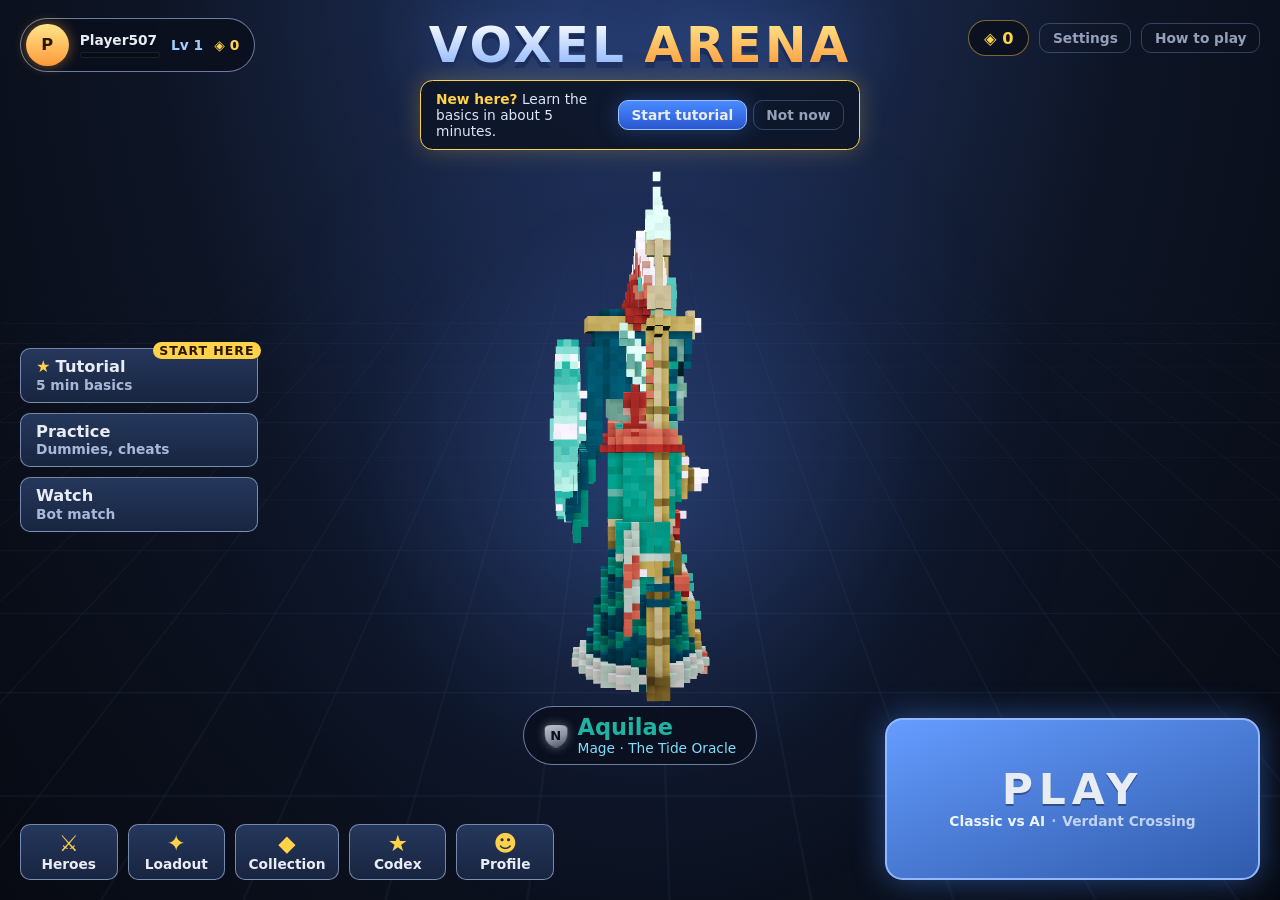
==== commit 57daf96f: "Voxel Arena play-test build 4 (static web build only)" ====
--- a/index.html
+++ b/index.html
@@ -34,13 +34,66 @@
 
     <link rel="icon" href="data:image/svg+xml,%3Csvg xmlns='http://www.w3.org/2000/svg' viewBox='0 0 16 16'%3E%3Crect width='16' height='16' rx='3' fill='%230b0f1a'/%3E%3Cpath d='M8 2l5 3v6l-5 3-5-3V5z' fill='%234aa8ff'/%3E%3Cpath d='M8 2l5 3-5 3-5-3z' fill='%23bcdcff'/%3E%3C/svg%3E" />
     <style>html,body{touch-action:none;-webkit-user-select:none;user-select:none;-webkit-touch-callout:none;overscroll-behavior:none;-webkit-tap-highlight-color:transparent;-webkit-text-size-adjust:100%;color:#e8ecf5;background:#0b0f1a;width:100%;height:100%;margin:0;padding:0;font-family:system-ui,-apple-system,Segoe UI,Roboto,sans-serif;overflow:hidden}#app{position:fixed;inset:0}</style>
-    <script type="module" crossorigin src="./assets/index-D5Jq8ODm.js"></script>
-    <link rel="modulepreload" crossorigin href="./assets/heroes-FGySojcq.js">
-    <link rel="modulepreload" crossorigin href="./assets/combat-BxAc_XbD.js">
-    <link rel="modulepreload" crossorigin href="./assets/three.core-C14I9C2I.js">
-    <link rel="modulepreload" crossorigin href="./assets/camera-Dhnp6lLX.js">
-    <link rel="modulepreload" crossorigin href="./assets/animation-DvzoG8vz.js">
-    <link rel="stylesheet" crossorigin href="./assets/index-DfrUrJqM.css">
+    <script type="module" crossorigin src="./assets/index-DLa4pEQE.js"></script>
+    <link rel="modulepreload" crossorigin href="./assets/rolldown-runtime-DK3Fl9T5.js">
+    <link rel="modulepreload" crossorigin href="./assets/quality-B3lZnszi.js">
+    <link rel="modulepreload" crossorigin href="./assets/audio-pWEIKCKy.js">
+    <link rel="modulepreload" crossorigin href="./assets/haptics-D8iTxJBb.js">
+    <link rel="modulepreload" crossorigin href="./assets/math-C2DYnAfD.js">
+    <link rel="modulepreload" crossorigin href="./assets/heroes-DwQMk0RV.js">
+    <link rel="modulepreload" crossorigin href="./assets/roles-jaFwKRmq.js">
+    <link rel="modulepreload" crossorigin href="./assets/combat-Dp2sqW4P.js">
+    <link rel="modulepreload" crossorigin href="./assets/three.core-CWs1dV2C.js">
+    <link rel="modulepreload" crossorigin href="./assets/camera-DnsxRMeu.js">
+    <link rel="modulepreload" crossorigin href="./assets/settings-CdyXPIQE.js">
+    <link rel="modulepreload" crossorigin href="./assets/team-DZ2-Pl8D.js">
+    <link rel="modulepreload" crossorigin href="./assets/classic-verdant-C1ceTgFw.js">
+    <link rel="modulepreload" crossorigin href="./assets/maps-DLQzFwtK.js">
+    <link rel="modulepreload" crossorigin href="./assets/dom-CJAFp_yd.js">
+    <link rel="modulepreload" crossorigin href="./assets/common-DgIBcN3F.js">
+    <link rel="modulepreload" crossorigin href="./assets/animation-CZsKNc49.js">
+    <link rel="modulepreload" crossorigin href="./assets/collection-DzvM2ZPp.js">
+    <link rel="modulepreload" crossorigin href="./assets/loadout-PIkmR_EP.js">
+    <link rel="modulepreload" crossorigin href="./assets/skin-fx-CtPBHPnP.js">
+    <link rel="modulepreload" crossorigin href="./assets/portraits-DmJwlUl4.js">
+    <link rel="modulepreload" crossorigin href="./assets/role-icons-ClbJPdZG.js">
+    <link rel="modulepreload" crossorigin href="./assets/art-DSkmM7tN.js">
+    <link rel="modulepreload" crossorigin href="./assets/mvp-OpeOYIpf.js">
+    <link rel="modulepreload" crossorigin href="./assets/store-Des6es-J.js">
+    <link rel="modulepreload" crossorigin href="./assets/session-B0mdEB8n.js">
+    <link rel="modulepreload" crossorigin href="./assets/preload-helper-CRzLMJPS.js">
+    <link rel="modulepreload" crossorigin href="./assets/rating-DvDC0udA.js">
+    <link rel="modulepreload" crossorigin href="./assets/result-CHUTWBtn.js">
+    <link rel="modulepreload" crossorigin href="./assets/settings-panel-CiLbEcDr.js">
+    <link rel="modulepreload" crossorigin href="./assets/wire-CLjI0-vH.js">
+    <link rel="modulepreload" crossorigin href="./assets/vfx-system-DYncpcJG.js">
+    <link rel="modulepreload" crossorigin href="./assets/CopyShader-BEEDdIKK.js">
+    <link rel="modulepreload" crossorigin href="./assets/renderer-ChtVkqne.js">
+    <link rel="modulepreload" crossorigin href="./assets/combo-tips-X2g9pxL0.js">
+    <link rel="modulepreload" crossorigin href="./assets/rng-Bajq1aa5.js">
+    <link rel="modulepreload" crossorigin href="./assets/atlas-BsMh1oAP.js">
+    <link rel="modulepreload" crossorigin href="./assets/rim-C9JWkLGl.js">
+    <link rel="modulepreload" crossorigin href="./assets/attack-button-Dq3ghwpu.js">
+    <link rel="modulepreload" crossorigin href="./assets/aim-B3Z6gkpx.js">
+    <link rel="modulepreload" crossorigin href="./assets/minimap-CifV-oOv.js">
+    <link rel="modulepreload" crossorigin href="./assets/sim-DqsfkCpD.js">
+    <link rel="modulepreload" crossorigin href="./assets/loadout-Zmrb31ii.js">
+    <link rel="modulepreload" crossorigin href="./assets/match-Ck1Od4-C.js">
+    <link rel="modulepreload" crossorigin href="./assets/game-Cqritz6b.js">
+    <link rel="modulepreload" crossorigin href="./assets/map-picker-DNkUTTJa.js">
+    <link rel="modulepreload" crossorigin href="./assets/loadout-BNT4Hx9G.js">
+    <link rel="modulepreload" crossorigin href="./assets/loading-cards-bxF8rAWH.js">
+    <link rel="modulepreload" crossorigin href="./assets/crest-De3SJTk8.js">
+    <link rel="modulepreload" crossorigin href="./assets/protocol-Bw4YY9Dw.js">
+    <link rel="modulepreload" crossorigin href="./assets/transports-Cz90TtnN.js">
+    <link rel="stylesheet" crossorigin href="./assets/common-CYelmCri.css">
+    <link rel="stylesheet" crossorigin href="./assets/art-nPF206si.css">
+    <link rel="stylesheet" crossorigin href="./assets/mvp-c4XQNCgm.css">
+    <link rel="stylesheet" crossorigin href="./assets/result-BwHH8DuX.css">
+    <link rel="stylesheet" crossorigin href="./assets/settings-panel-9eobOEsE.css">
+    <link rel="stylesheet" crossorigin href="./assets/game-Db1zs_Ie.css">
+    <link rel="stylesheet" crossorigin href="./assets/loadout-3cgSPPwX.css">
+    <link rel="stylesheet" crossorigin href="./assets/index-CYX0BsId.css">
   </head>
   <body>
     <div id="app"></div>
--- a/assets/common-CYelmCri.css
+++ b/assets/common-CYelmCri.css
@@ -0,0 +1 @@
+.va-bp{color:var(--gold);white-space:nowrap;font-weight:800}.va-note{color:var(--muted);font-size:var(--fs-s);margin:calc(10 * var(--u)) 0 0;line-height:1.5}.va-empty{color:var(--muted);text-align:center;padding:calc(24 * var(--u)) 8px;grid-column:1/-1;margin:0}.va-mb{--mc:#8b95a8;width:max(15px, calc(19 * var(--u)));height:max(15px, calc(19 * var(--u)));color:#0b0f1a;font-weight:900;font-size:max(8px, calc(10.5 * var(--u)));background:linear-gradient(160deg, color-mix(in srgb, var(--mc) 55%, #fff), var(--mc) 55%, color-mix(in srgb, var(--mc) 55%, #000));box-shadow:0 0 calc(7 * var(--u)) color-mix(in srgb, var(--mc) 55%, transparent);border:1px solid #00000080;border-radius:38% 38% 52% 52%/20% 20% 62% 62%;flex:none;justify-content:center;align-items:center;line-height:1;display:inline-flex}.va-mb.big{width:max(26px, calc(38 * var(--u)));height:max(26px, calc(38 * var(--u)));font-size:max(13px, calc(19 * var(--u)))}.va-card .pic{position:relative}.va-card .pic .va-mb{right:calc(3 * var(--u));top:calc(3 * var(--u));position:absolute}.va-pchip{z-index:6;left:calc(max(10px, 16 * var(--u)) + var(--safe-l));top:calc(max(8px, 14 * var(--u)) + var(--safe-t));pointer-events:auto;cursor:pointer;align-items:center;gap:max(6px, calc(9 * var(--u)));padding:calc(4 * var(--u)) max(10px, calc(12 * var(--u))) calc(4 * var(--u)) calc(4 * var(--u));color:var(--text);font:inherit;border:1px solid var(--edge-strong);background:var(--panel);-webkit-backdrop-filter:blur(4px);backdrop-filter:blur(4px);text-align:left;touch-action:manipulation;border-radius:999px;display:flex;position:absolute}.va-pchip:hover{filter:brightness(1.15)}.va-pchip .avatar,.va-prof-head .avatar{color:#2a1800;box-shadow:0 0 calc(10 * var(--u)) #ffaa3c73;background:linear-gradient(#ffe58a,#ff9a3a);border-radius:50%;flex:none;justify-content:center;align-items:center;font-weight:900;display:flex}.va-pchip .avatar{width:max(26px, calc(34 * var(--u)));height:max(26px, calc(34 * var(--u)));font-size:var(--fs-m)}.va-pchip .tx{gap:calc(3 * var(--u));min-width:calc(64 * var(--u));flex-direction:column;display:flex}.va-pchip .tx b{font-size:var(--fs-s);max-width:calc(110 * var(--u));text-overflow:ellipsis;white-space:nowrap;overflow:hidden}.va-bar.mini{height:calc(5 * var(--u));min-height:4px}.va-bar.mini>div{background:linear-gradient(90deg,#4a8bff,#7fe0ff)}.va-pchip .lv{color:#9fd0ff;font-weight:900;font-size:var(--fs-s)}.va-pchip .bp{font-size:var(--fs-s)}.va-profile{z-index:70;padding:max(8px, calc(14 * var(--u))) calc(max(8px, 14 * var(--u)) + var(--safe-r)) max(8px, calc(14 * var(--u))) calc(max(8px, 14 * var(--u)) + var(--safe-l));justify-content:center;align-items:center;display:flex}.va-prof-card{width:min(1000px,100%);height:min(100%, calc(700 * var(--u)));flex-direction:column;padding:0;display:flex;position:relative;overflow:hidden}.va-prof-head{align-items:center;gap:max(8px, calc(12 * var(--u)));padding:max(8px, calc(12 * var(--u))) max(12px, calc(16 * var(--u)));border-bottom:1px solid var(--edge);flex:none;display:flex}.va-prof-head .avatar{width:max(34px, calc(48 * var(--u)));height:max(34px, calc(48 * var(--u)));font-size:var(--fs-xl)}.va-prof-head .who{flex-direction:column;gap:3px;min-width:0;display:flex}.va-prof-head .sp{flex:1}.va-prof-head .sub{color:var(--muted);font-size:var(--fs-m)}.va-nameinput{pointer-events:auto;border:1px solid var(--edge);border-radius:calc(8 * var(--u));width:min(240px,46vw);color:var(--text);font:inherit;font-size:var(--fs-l);padding:calc(3 * var(--u)) calc(8 * var(--u));-webkit-user-select:text;user-select:text;background:#ffffff0d;font-weight:800}.va-nameinput:focus{border-color:var(--gold);outline:none}.va-prof-tabs{padding:max(6px, calc(8 * var(--u))) max(12px, calc(16 * var(--u)));border-bottom:1px solid var(--edge);scrollbar-width:none;flex:none;gap:6px;display:flex;overflow-x:auto}.va-tab{pointer-events:auto;cursor:pointer;border:1px solid var(--edge);color:var(--muted);padding:max(5px, calc(6 * var(--u))) max(14px, calc(18 * var(--u)));font:inherit;font-size:var(--fs-m);white-space:nowrap;touch-action:manipulation;background:#141e34d9;border-radius:999px;font-weight:700}.va-tab.on{color:#fff;border-color:var(--gold);background:#494430}.va-prof-body{min-height:0;padding:max(10px, calc(14 * var(--u))) max(12px, calc(18 * var(--u)));flex:auto}.va-prof-body h3{margin:calc(16 * var(--u)) 0 calc(8 * var(--u));font-size:var(--fs-s);letter-spacing:.12em;text-transform:uppercase;color:var(--gold)}.va-prof-body h3:first-child{margin-top:0}.va-lvcard{align-items:center;gap:max(10px, calc(16 * var(--u)));padding:max(8px, calc(12 * var(--u)));border-radius:calc(10 * var(--u));border:1px solid var(--edge);margin-bottom:calc(10 * var(--u));background:linear-gradient(120deg,#4a8bff29,#ffd24a14);display:flex}.va-lvcard .lv{text-align:center;line-height:1}.va-lvcard .lv small{color:var(--muted);font-size:var(--fs-s);letter-spacing:.14em;display:block}.va-lvcard .lv b{font-size:max(28px, calc(44 * var(--u)));color:#9fd0ff;text-shadow:0 0 calc(14 * var(--u)) #64a0ff80}.va-lvcard .xp{flex-direction:column;flex:1;gap:6px;min-width:0;display:flex}.va-lvcard .xp .va-bar{height:calc(12 * var(--u));min-height:8px}.va-lvcard .xp .va-bar>div{transition:width .6s}.va-lvcard .xp small,.va-lvcard .bpbox small{color:var(--muted);font-size:var(--fs-s)}.va-lvcard .bpbox{text-align:right;font-size:var(--fs-xl);flex-direction:column;gap:2px;display:flex}.va-statgrid{grid-template-columns:repeat(auto-fill, minmax(max(110px, calc(150 * var(--u))), 1fr));gap:max(6px, calc(8 * var(--u)));display:grid}.va-stat{padding:calc(8 * var(--u)) calc(10 * var(--u));border-radius:calc(8 * var(--u));background:#ffffff0b;border:1px solid #ffffff12;flex-direction:column;gap:1px;display:flex}.va-stat b{font-size:var(--fs-l)}.va-stat span{color:var(--muted);font-size:var(--fs-s);text-transform:uppercase;letter-spacing:.08em}.va-stat small{color:#6f7d98;font-size:var(--fs-s)}.va-favs{grid-template-columns:repeat(auto-fill, minmax(max(190px, calc(240 * var(--u))), 1fr));gap:max(6px, calc(8 * var(--u)));display:grid}.va-fav,.va-herorow,.va-histrow{align-items:center;gap:max(8px, calc(10 * var(--u)));border-radius:calc(10 * var(--u));background:linear-gradient(120deg, color-mix(in srgb, var(--c1,#889) 18%, #0e1526), #0e1526 70%);padding:calc(6 * var(--u)) calc(10 * var(--u)) calc(6 * var(--u)) calc(6 * var(--u));border:1px solid #ffffff12;display:flex}.va-fav .pic,.va-herorow .pic,.va-histrow .pic{width:max(38px, calc(52 * var(--u)));height:max(38px, calc(52 * var(--u)));border-radius:calc(8 * var(--u));background:radial-gradient(circle at 50% 70%, color-mix(in srgb, var(--c1,#88f) 30%, transparent), transparent 70%) center / contain no-repeat;flex:none}.va-fav .pic.img,.va-herorow .pic.img,.va-histrow .pic.img{background-position:50%;background-repeat:no-repeat;background-size:contain}.va-fav .who{flex-direction:column;min-width:0;display:flex}.va-fav .who b{color:color-mix(in srgb, var(--c1) 55%, #fff);font-size:var(--fs-m)}.va-fav small{color:var(--muted);font-size:var(--fs-s)}.va-fav .mt{align-items:center;gap:5px;margin-top:2px;display:flex}.va-opt{pointer-events:auto;cursor:pointer;font-size:var(--fs-m);align-items:center;gap:8px;display:flex}.va-opt input{accent-color:#4a8bff;width:18px;height:18px}.va-mission{align-items:center;gap:max(8px, calc(12 * var(--u)));padding:calc(8 * var(--u)) calc(12 * var(--u));margin-bottom:calc(6 * var(--u));border-radius:calc(10 * var(--u));border:1px solid var(--edge);background:#ffffff0a;display:flex}.va-mission .ck{width:max(20px, calc(26 * var(--u)));height:max(20px, calc(26 * var(--u)));border:2px solid var(--edge-strong);color:#0b0f1a;border-radius:50%;flex:none;justify-content:center;align-items:center;font-weight:900;display:flex}.va-mission.done{background:#6dff8a12;border-color:#6dff8a80}.va-mission.done .ck{background:#6dff8a;border-color:#6dff8a}.va-mission.first .ck{color:var(--gold);border-color:var(--gold)}.va-mission.first.done .ck{color:#0b0f1a}.va-mission .bd{flex-direction:column;flex:1;gap:4px;min-width:0;display:flex}.va-mission .bd b{font-size:var(--fs-m)}.va-mission .bd small{color:var(--muted);font-size:var(--fs-s)}.va-mission .va-bar{height:calc(8 * var(--u));min-height:6px}.va-mission .va-bar>div{background:linear-gradient(90deg,#4a8bff,#7fe0ff);transition:width .9s ease-out}.va-mission.done .va-bar>div{background:#6dff8a}.va-mission .rw{text-align:right;font-size:var(--fs-m);flex-direction:column;display:flex}.va-mission .rw small{color:#9fd0ff;font-size:var(--fs-s);font-weight:700}.va-mtiers{margin-bottom:calc(10 * var(--u));font-size:var(--fs-s);color:var(--muted);flex-wrap:wrap;gap:6px 14px;display:flex}.va-mt i{background:var(--mc);vertical-align:-1px;border-radius:3px;width:10px;height:10px;margin-right:5px;display:inline-block}.va-herorow{margin-bottom:calc(5 * var(--u))}.va-herorow.unplayed{opacity:.62}.va-herorow .pic:not(.img){font-size:max(18px, calc(26 * var(--u)));color:var(--c1);justify-content:center;align-items:center;display:flex}.va-herorow .nm{flex:0 0 max(86px, calc(110 * var(--u)));flex-direction:column;display:flex}.va-herorow .nm b{color:color-mix(in srgb, var(--c1) 55%, #fff);font-size:var(--fs-m)}.va-herorow .nm small{text-transform:capitalize;font-size:var(--fs-s);font-weight:700}.va-herorow .ms{flex:1;align-items:center;gap:8px;min-width:0;display:flex}.va-herorow .ms>div{flex-direction:column;flex:1;gap:3px;min-width:0;display:flex}.va-herorow .ms small{color:var(--muted);font-size:var(--fs-s)}.va-herorow .ms .va-bar{height:calc(7 * var(--u));min-height:5px}.va-herorow .gm{flex:0 0 max(46px, calc(58 * var(--u)));text-align:center;flex-direction:column;font-weight:800;line-height:1.15;display:flex}.va-herorow .gm small{color:var(--muted);font-weight:600;font-size:var(--fs-s)}.va-histrow{margin-bottom:calc(5 * var(--u))}.va-histrow .res{width:max(42px, calc(54 * var(--u)));text-align:center;letter-spacing:.08em;font-weight:900;font-size:var(--fs-s);padding:calc(4 * var(--u)) 0;border-radius:calc(6 * var(--u));flex:none}.va-histrow.win .res{color:#6dff8a;background:#6dff8a2e}.va-histrow.loss .res{color:#ff7a7a;background:#ff5a5a2e}.va-histrow .nm{flex-direction:column;flex:1 1 0;min-width:0;display:flex}.va-histrow .nm b{color:color-mix(in srgb, var(--c1) 55%, #fff)}.va-histrow small{color:var(--muted);font-size:var(--fs-s)}.va-histrow .mvp{color:var(--gold);font-style:normal;font-weight:800}.va-histrow .kd,.va-histrow .mp{flex-direction:column;flex:1 1 0;min-width:0;display:flex}.va-histrow .mp{text-align:right}.va-histrow .mp b{font-size:var(--fs-m);white-space:nowrap;text-overflow:ellipsis;overflow:hidden}.va-metachip{font-size:var(--fs-s);color:var(--muted);border:1px solid var(--edge);padding:calc(3 * var(--u)) calc(10 * var(--u));white-space:nowrap;background:#141e34b3;border-radius:999px}.va-metachip b{color:#9fd0ff}.va-mastery{align-items:center;gap:max(8px, calc(10 * var(--u)));margin:calc(8 * var(--u)) 0 calc(4 * var(--u));display:flex}.va-mastery .bd{flex-direction:column;flex:1;gap:3px;min-width:0;display:flex}.va-mastery .bd b{font-size:var(--fs-m)}.va-mastery .bd small{color:var(--muted);font-size:var(--fs-s)}.va-mastery .va-bar{height:calc(7 * var(--u));min-height:5px}.va-skins{margin:calc(8 * var(--u)) 0;padding:max(6px, calc(8 * var(--u)));border-radius:calc(10 * var(--u));border:1px solid var(--edge);background:#ffffff09}.va-skins-head{align-items:center;gap:max(6px, calc(8 * var(--u)));margin-bottom:calc(6 * var(--u));font-size:var(--fs-s);text-transform:uppercase;letter-spacing:.12em;color:var(--gold);flex-wrap:wrap;display:flex}.va-skins-head .have{letter-spacing:0;text-transform:none;font-size:var(--fs-m);margin-left:auto}.va-skins-head .act{letter-spacing:0;text-transform:none;align-items:center;gap:8px;display:flex}.va-skin-row{grid-template-columns:repeat(auto-fit, minmax(max(56px, calc(64 * var(--u))), 1fr));gap:max(5px, calc(6 * var(--u)));display:grid}.va-skinchip{pointer-events:auto;cursor:pointer;min-width:0;padding:calc(5 * var(--u)) calc(3 * var(--u));border-radius:calc(8 * var(--u));color:var(--text);font:inherit;touch-action:manipulation;background:#0e1526e6;border:2px solid #ffffff14;flex-direction:column;align-items:center;gap:2px;display:flex}.va-skinchip:hover{border-color:var(--edge-strong)}.va-skinchip.on{border-color:var(--gold);box-shadow:0 0 calc(10 * var(--u)) #ffd24a4d}.va-skinchip .sw{width:max(22px, calc(30 * var(--u)));height:max(22px, calc(30 * var(--u)));border:2px solid #ffffff59;border-radius:50%}.va-skinchip b{font-size:max(9px, calc(10.5 * var(--u)));text-align:center;line-height:1.1}.va-skinchip i{font-style:normal;font-size:max(8px, calc(9.5 * var(--u)));color:var(--muted);font-weight:700}.va-skinchip i.ok{color:#6dff8a;font-size:max(11px, calc(13 * var(--u)));line-height:1}.va-skinchip i.price{color:var(--gold)}.va-skinchip i.req{color:#ff9a6a}.va-skininfo{margin-top:calc(6 * var(--u));flex-direction:column;gap:3px;display:flex}.va-skininfo .sknm{font-size:var(--fs-m);font-weight:800;line-height:1.2}.va-skininfo small{color:var(--muted);font-size:var(--fs-s);line-height:1.35}.va-skins-head .state{font-size:var(--fs-s);color:var(--muted);font-weight:700}.va-skins-head .state.ok{color:#6dff8a}.va-skins-head .state.need{color:#ff9a6a}.va-rewards{gap:calc(8 * var(--u));flex-direction:column;display:flex}.va-rw-title{font-size:var(--fs-s);letter-spacing:.16em;text-transform:uppercase;color:var(--gold);justify-content:space-between;align-items:center;gap:10px;font-weight:800;display:flex}.va-rw-title .first{letter-spacing:.04em;text-transform:none;color:#0b0f1a;background:linear-gradient(#ffe58a,#ff9a3a);border-radius:999px;padding:2px 10px;font-style:normal;animation:1.4s infinite va-pulse}.va-rw-grid{grid-template-columns:repeat(auto-fit, minmax(max(180px, calc(184 * var(--u))), 1fr));gap:max(6px, calc(8 * var(--u)));display:grid}.va-rw-card{padding:max(8px, calc(10 * var(--u)));border-radius:calc(10 * var(--u));border:1px solid var(--edge);gap:calc(5 * var(--u));background:#ffffff0a;flex-direction:column;min-width:0;display:flex}.va-rw-card .hd{font-size:var(--fs-s);text-transform:uppercase;letter-spacing:.12em;color:var(--muted);align-items:center;gap:8px;font-weight:800;display:flex}.va-rw-card .hd b{font-size:var(--fs-l);color:#9fd0ff;letter-spacing:0}.va-rw-card .big{font-size:max(18px, calc(26 * var(--u)));color:#fff;font-weight:900;line-height:1.1}.va-rw-card .big.sm{font-size:var(--fs-l);color:#9fd0ff}.va-rw-card.bp .big{color:var(--gold)}.va-rw-card.lvl .big{color:#9fd0ff}.va-rw-card .lines{font-size:var(--fs-s);color:#c5cfe4;flex-direction:column;gap:2px;margin:0;padding:0;list-style:none;display:flex}.va-rw-card .lines li{justify-content:space-between;gap:8px;display:flex}.va-rw-card .lines li span{text-overflow:ellipsis;min-width:0;overflow:hidden}.va-rw-card .lines li b{color:#fff}.va-rw-card.bp .lines li b{color:var(--gold)}.va-rw-card .tot{font-size:var(--fs-s);color:var(--muted);border-top:1px solid #ffffff14;margin-top:auto;padding-top:4px}.va-rw-card .va-bar>div{transition:width 1.1s cubic-bezier(.2,.8,.2,1)}.va-rw-card .va-bar.xp>div{background:linear-gradient(90deg,#4a8bff,#7fe0ff)}.va-rw-card small{color:var(--muted);font-size:var(--fs-s)}.upbadge{font-style:normal;font-size:var(--fs-s);letter-spacing:.06em;color:#0b0f1a;background:linear-gradient(#ffe58a,#ff9a3a);border-radius:999px;padding:1px 9px;font-weight:900;animation:1.1s infinite va-pulse}.va-rw-card.up{border-color:var(--gold);box-shadow:0 0 calc(18 * var(--u)) #ffd24a40}.va-rw-card .unl{font-size:var(--fs-s);color:var(--gold)}.va-rw-card.mast .mh{align-items:center;gap:10px;display:flex}.va-rw-card.mast .mh .pic{width:max(44px, calc(60 * var(--u)));height:max(44px, calc(60 * var(--u)));background-position:50%;background-repeat:no-repeat;background-size:contain}.va-rw-card.mast .tier{align-items:center;gap:8px;font-weight:800;display:flex}.va-rw-card.miss .va-mission{padding:calc(5 * var(--u)) calc(8 * var(--u));margin:0}.va-rw-card.miss{gap:calc(5 * var(--u))}.va-rw-card .va-mission .ck{width:max(16px, calc(20 * var(--u)));height:max(16px, calc(20 * var(--u)));font-size:var(--fs-s)}.va-rw-card .va-mission.fresh{box-shadow:0 0 calc(10 * var(--u)) #6dff8a4d;border-color:#6dff8a}.va-rw-note{text-align:center;color:var(--muted);font-size:var(--fs-s);padding:4px}@media (max-height:460px){.va-detail-scroll{flex-direction:column;padding-top:0;display:flex}.va-detail-scroll>*{flex:none}.va-detail .viewbox{z-index:3;height:max(96px,25vh);margin:max(6px, calc(8 * var(--u))) 0 4px;order:-3;position:sticky;top:0;background-color:#0e1526!important}.va-detail .va-skin-slot{order:-2}.va-skin-row{grid-template-columns:repeat(3,1fr)}.va-prof-card{height:100%}.va-lvcard .bpbox{font-size:var(--fs-l)}.va-herorow .gm:last-child{display:none}}@media (max-width:640px){.va-pchip .tx,.va-herorow .gm{display:none}}.va-prof-body h3 small{color:var(--muted);text-transform:none;letter-spacing:0;margin-left:6px;font-weight:600}.va-grades{grid-template-columns:repeat(auto-fill, minmax(max(96px, calc(120 * var(--u))), 1fr));gap:max(6px, calc(8 * var(--u)));display:grid}.va-grade-tile{--gc:#ffd24a;padding:max(6px, calc(8 * var(--u)));border-radius:calc(10 * var(--u));border:1px solid color-mix(in srgb, var(--gc) 35%, transparent);background:#ffffff0a;flex-direction:column;align-items:center;gap:2px;display:flex}.va-grade-tile>b{font-size:var(--fs-l);font-weight:900}.va-grade-tile>span{color:var(--muted);font-size:var(--fs-s)}.va-grade-tile.mvp{--gc:#ffb12a}.va-grade-tile.mvpl{--gc:#9f7bff}.va-grade-tile .res-tag{font-size:max(9px, calc(10 * var(--u)))}.va-rolebars{grid-template-columns:repeat(auto-fill, minmax(max(200px, calc(260 * var(--u))), 1fr));gap:4px max(10px, calc(16 * var(--u)));display:grid}.va-rolebar{grid-template-columns:max(76px, calc(92 * var(--u))) minmax(0, 1fr) max(86px, calc(100 * var(--u)));font-size:var(--fs-s);align-items:center;gap:8px;display:grid}.va-rolebar .nm{text-transform:capitalize;color:var(--c);font-weight:800}.va-rolebar .va-bar{height:max(7px, calc(9 * var(--u)))}.va-rolebar small{color:var(--muted);text-align:right}.va-herorow .gm.best{gap:1px}.va-herorow .gm.best .res-medal{min-width:0}.va-histrow .rt{min-width:max(40px, calc(52 * var(--u)));flex:none;justify-content:center;display:flex}.va-histrow .mvp.l{color:#c7a3ff}
--- a/assets/art-nPF206si.css
+++ b/assets/art-nPF206si.css
@@ -0,0 +1 @@
+.sp-art{background:linear-gradient(180deg, var(--sp-top,#1a2540), var(--sp-mid,#2a3a66) 58%, var(--sp-low,#4a5a8a));position:absolute;inset:0;overflow:hidden}.sp-art:before{content:attr(data-glyph);color:var(--sp-rim,#fff);opacity:.16;pointer-events:none;font-size:min(46%,30vh);line-height:1;transition:opacity .3s;position:absolute;top:46%;left:50%;transform:translate(-50%,-50%)}.sp-art[data-state=ready]:before{opacity:0}.sp-art[data-state=loading]:after{content:"";background:linear-gradient(105deg,#0000 30%,#ffffff1f 50%,#0000 70%) 0 0/250% 100%;animation:1.3s linear infinite sp-shimmer;position:absolute;inset:0}.sp-img{object-fit:cover;object-position:var(--sp-pos,50% 28%);-webkit-user-select:none;user-select:none;-webkit-user-drag:none;width:100%;height:100%;animation:.28s ease-out sp-fade;display:block;position:absolute;inset:0}@keyframes sp-fade{0%{opacity:0}}@keyframes sp-shimmer{0%{background-position:120% 0}to{background-position:-120% 0}}.sp-viewer,.sp-lcard,.sp-mvp-art,.sp-gal-cell{container-type:inline-size}.sp-title{padding:max(10px, calc(14 * var(--u)));padding-top:max(36px, calc(44 * var(--u)));justify-content:flex-end;gap:calc(2 * var(--u));pointer-events:none;text-shadow:0 calc(2 * var(--u)) calc(6 * var(--u)) #000000d9;flex-direction:column;display:flex;position:absolute;inset:0}.sp-badges{align-items:center;gap:calc(5 * var(--u));flex-wrap:wrap;display:flex}.sp-role{--rc:#fff;align-items:center;gap:calc(5 * var(--u));padding:calc(2 * var(--u)) max(8px, calc(11 * var(--u))) calc(2 * var(--u)) calc(6 * var(--u));border:1px solid var(--rc);color:var(--rc);font-size:max(9px, calc(11 * var(--u)));font-size:clamp(8px, 3.2cqw, calc(12 * var(--u)));letter-spacing:.12em;text-transform:uppercase;text-shadow:none;background:#060a14c7;border-radius:999px;font-weight:800;display:inline-flex}.sp-role i{font-size:1.25em;font-style:normal;line-height:1}.sp-skintag{left:max(10px, calc(14 * var(--u)));top:max(8px, calc(11 * var(--u)));align-items:center;gap:calc(6 * var(--u));max-width:70%;padding:calc(2 * var(--u)) max(9px, calc(12 * var(--u))) calc(2 * var(--u)) calc(4 * var(--u));color:#ffe08a;font-size:max(9px, calc(11 * var(--u)));font-size:clamp(8px, 3.2cqw, calc(12 * var(--u)));letter-spacing:.08em;text-transform:uppercase;text-shadow:none;white-space:nowrap;text-overflow:ellipsis;background:#060a14c7;border:1px solid #ffe08ab3;border-radius:999px;font-weight:800;display:inline-flex;position:absolute;overflow:hidden}.sp-skintag i{border:1px solid #ffffff80;border-radius:50%;flex:none;width:1.5em;height:1.5em}.sp-atk,.sp-skin{font-size:max(9px, calc(11 * var(--u)));font-size:clamp(8px, 3.2cqw, calc(12 * var(--u)));letter-spacing:.1em;text-transform:uppercase;color:#cfd8ee;opacity:.85;font-weight:700}.sp-skin{color:#ffe08a;opacity:1}.sp-name{font-size:max(22px, calc(40 * var(--u)));font-size:clamp(18px, 8.6cqw, calc(46 * var(--u)));white-space:nowrap;letter-spacing:.02em;text-transform:uppercase;color:#fff;-webkit-text-stroke:calc(1 * var(--u)) #04070e80;max-width:100%;font-style:italic;font-weight:900;line-height:1}.sp-name:after{content:"";width:min(70%, calc(180 * var(--u)));height:max(2px, calc(3 * var(--u)));margin-top:calc(3 * var(--u));background:linear-gradient(90deg, var(--c,#fff), transparent);display:block}.sp-epithet{font-size:max(10px, calc(12 * var(--u)));font-size:clamp(9px, 3.6cqw, calc(14 * var(--u)));text-overflow:ellipsis;white-space:nowrap;color:#e1e8f8;text-transform:capitalize;max-width:100%;font-style:italic;font-weight:600;overflow:hidden}.va-detail .viewbox.has-splash{border:1px solid var(--edge);height:clamp(190px,43vh,470px);background:#0a0f1c!important}.sp-viewer{position:absolute;inset:0}.sp-viewer .sp-live{background:radial-gradient(circle at 50% 75%,#78a0ff47,#080c18e6 70%);position:absolute;inset:0}.sp-viewer .sp-live[hidden],.sp-viewer.live .sp-art,.sp-viewer.live .sp-title-host{display:none}.sp-3d{top:calc(8 * var(--u));right:calc(8 * var(--u));z-index:3;pointer-events:auto;cursor:pointer;border:1px solid var(--edge-strong);color:var(--text);padding:calc(3 * var(--u)) max(10px, calc(12 * var(--u)));font:inherit;font-size:var(--fs-s);letter-spacing:.08em;touch-action:manipulation;background:#060a14b8;border-radius:999px;font-weight:800;position:absolute}.sp-3d:hover{filter:brightness(1.25)}.sp-3d[hidden],.va-detail .viewbox.has-splash+.nm,.va-detail .viewbox.has-splash+.nm+.ti{display:none}@media (max-height:460px){.va-detail .viewbox.has-splash{height:clamp(100px,44vh,190px)}.sp-epithet{display:none}}.sp-load{z-index:80;gap:max(6px, calc(10 * var(--u)));padding:max(8px, calc(16 * var(--u))) calc(max(10px, 18 * var(--u)) + var(--safe-r)) max(8px, calc(14 * var(--u))) calc(max(10px, 18 * var(--u)) + var(--safe-l));flex-direction:column;display:flex}.sp-load.leaving{opacity:0;transition:opacity .35s}.sp-load-head{flex:none;justify-content:space-between;align-items:baseline;gap:12px;display:flex;position:relative}.sp-load-head h1{font-size:max(15px, calc(24 * var(--u)));letter-spacing:.14em;text-transform:uppercase;margin:0;font-style:italic;font-weight:900}.sp-load-head .map{color:var(--muted);font-size:var(--fs-m);letter-spacing:.06em;font-weight:700}.sp-rows{gap:max(3px, calc(5 * var(--u)));flex:auto;grid-template-rows:1fr auto 1fr;min-height:0;display:grid;position:relative}.sp-row{gap:max(5px, calc(10 * var(--u)));grid-template-columns:repeat(5,minmax(0,1fr));min-height:0;display:grid}.sp-vs{color:#ffe08a;font-style:italic;font-weight:900;font-size:var(--fs-l);letter-spacing:.2em;justify-content:center;align-items:center;gap:12px;line-height:1;display:flex}.sp-vs:before,.sp-vs:after{content:"";background:linear-gradient(90deg,#0000,#ffe08a80);flex:1;height:1px}.sp-vs:after{transform:scaleX(-1)}.sp-lcard{--tc:#4aa8ff;border-radius:calc(10 * var(--u));border:max(1.5px, calc(2 * var(--u))) solid color-mix(in srgb, var(--tc) 70%, #000);min-height:0;box-shadow:0 calc(6 * var(--u)) calc(18 * var(--u)) #0000008c;animation:.5s cubic-bezier(.2,.8,.3,1) both sp-card-in;animation-delay:calc(var(--i,0) * 55ms);background:#0a0f1c;position:relative;overflow:hidden}.sp-lcard.red{--tc:#ff5a5a}.sp-lcard.me{box-shadow:0 0 calc(22 * var(--u)) #ffd24a80, 0 calc(6 * var(--u)) calc(18 * var(--u)) #0000008c;border-color:#ffd24a}@keyframes sp-card-in{0%{opacity:0;transform:translateY(calc(14 * var(--u))) scale(.97)}}.sp-lcard .sp-art{--sp-pos:50% 22%}.sp-lcard .sp-img{transform-origin:50% 30%;transform:scale(1.1)}.sp-lcard:after{content:"";pointer-events:none;background:linear-gradient(#00000059,#0000 22% 48%,#04070eeb 100%);position:absolute;inset:0}.sp-lc-role{z-index:2;left:calc(5 * var(--u));top:calc(5 * var(--u));width:max(16px, calc(22 * var(--u)));height:max(16px, calc(22 * var(--u)));border:1px solid var(--rc,#fff);color:var(--rc,#fff);font-size:max(9px, calc(13 * var(--u)));background:#060a14c7;border-radius:50%;justify-content:center;align-items:center;line-height:1;display:flex;position:absolute}.sp-lc-mb{z-index:2;right:calc(5 * var(--u));top:calc(5 * var(--u));position:absolute}.sp-lc-you{z-index:2;padding:calc(1 * var(--u)) max(8px, calc(12 * var(--u)));border-radius:0 0 calc(8 * var(--u)) calc(8 * var(--u));color:#2a1800;font-size:max(8px, calc(10 * var(--u)));letter-spacing:.14em;background:linear-gradient(#ffe58a,#ffb83a);font-weight:900;position:absolute;top:0;left:50%;transform:translate(-50%)}.sp-lc-info{z-index:2;left:0;right:0;bottom:max(14px, calc(19 * var(--u)));padding:0 max(5px, calc(8 * var(--u)));gap:calc(1 * var(--u));text-shadow:0 1px calc(4 * var(--u)) #000000f2;flex-direction:column;display:flex;position:absolute}.sp-lc-hero{font-size:max(12px, calc(22 * var(--u)));text-transform:uppercase;color:#fff;text-overflow:ellipsis;white-space:nowrap;font-style:italic;font-weight:900;line-height:1.02;overflow:hidden}.sp-lc-player{font-size:max(9px, calc(12 * var(--u)));color:#cfd8ee;text-overflow:ellipsis;white-space:nowrap;font-weight:700;overflow:hidden}.sp-lcard.me .sp-lc-player{color:#ffe08a}.sp-lc-kit{align-items:center;gap:calc(4 * var(--u));margin-top:calc(2 * var(--u));min-width:0;display:flex}.sp-lc-kit i{width:max(14px, calc(20 * var(--u)));height:max(14px, calc(20 * var(--u)));border-radius:calc(5 * var(--u));border:1px solid var(--kc,var(--edge));color:var(--kc,#fff);font-style:normal;font-size:max(8px, calc(12 * var(--u)));text-shadow:none;background:#060a14cc;flex:none;justify-content:center;align-items:center;line-height:1;display:flex}.sp-lc-kit em{font-style:normal;font-size:max(8px, calc(10 * var(--u)));letter-spacing:.06em;text-transform:uppercase;color:#ffe08a;text-overflow:ellipsis;white-space:nowrap;min-width:0;font-weight:800;overflow:hidden}.sp-lc-prog{z-index:2;height:max(11px, calc(15 * var(--u)));background:#04070ee6;position:absolute;bottom:0;left:0;right:0}.sp-lc-prog>div{background:linear-gradient(90deg, color-mix(in srgb, var(--tc) 65%, #000), var(--tc));width:0;height:100%;transition:width .18s linear}.sp-lc-prog span{font-size:max(8px, calc(10 * var(--u)));letter-spacing:.06em;color:#fff;text-shadow:0 1px 2px #000;justify-content:center;align-items:center;font-weight:800;display:flex;position:absolute;inset:0}.sp-load-foot{align-items:center;gap:max(10px, calc(20 * var(--u)));flex:none;grid-template-columns:minmax(0,1fr) minmax(0,1.4fr);display:grid;position:relative}.sp-load-foot .tip{color:#c5cfe4;font-size:var(--fs-m);line-height:1.35}.sp-load-foot .bar{gap:calc(4 * var(--u));flex-direction:column;display:flex}.sp-load-foot .msg{color:var(--muted);font-size:var(--fs-s)}.sp-load-foot .va-bar.load{height:calc(10 * var(--u));min-height:7px}.sp-load-foot .va-bar.load>div{background:linear-gradient(90deg,#4a8bff,#7fe0ff);transition:width .2s}@media (max-height:460px){.sp-load-foot .tip{display:none}.sp-load-foot{grid-template-columns:1fr}.sp-lc-hero{font-size:max(11px, calc(17 * var(--u)))}.sp-lc-kit em{display:none}}.sp-load.solo{justify-content:center;align-items:center}.sp-solo{width:min(90vw, calc(800 * var(--u)));align-items:stretch;gap:max(10px, calc(20 * var(--u)));display:flex;position:relative}.sp-solo .sp-lcard{flex:0 0 min(46%, calc(340 * var(--u)));aspect-ratio:3/4}.sp-solo .side{justify-content:center;gap:max(8px, calc(12 * var(--u)));flex-direction:column;flex:1;min-width:0;display:flex}.sp-solo .who{font-size:var(--fs-xl);text-transform:uppercase;font-style:italic;font-weight:900}@media (max-height:460px){.sp-solo .sp-lcard{flex-basis:auto;height:calc(100vh - 90px);max-height:270px}}.sp-mvp{--tc:#4aa8ff;gap:max(10px, calc(18 * var(--u)));padding:max(8px, calc(12 * var(--u)));border-radius:calc(12 * var(--u));border:1px solid color-mix(in srgb, var(--tc) 55%, transparent);background:linear-gradient(110deg, color-mix(in srgb, var(--tc) 22%, #0a0f1c), #080c1699 70%);flex:none;grid-template-columns:minmax(0,clamp(150px,34%,340px)) minmax(0,1fr);display:grid;position:relative;overflow:hidden}.sp-mvp.t1{--tc:#ff5a5a}.sp-mvp-art{aspect-ratio:1;border-radius:calc(10 * var(--u));border:max(1.5px, calc(2 * var(--u))) solid #ffd24a;box-shadow:0 0 calc(26 * var(--u)) #ffd24a73;position:relative;overflow:hidden}.sp-mvp-art .sp-art{--sp-pos:50% 24%}.sp-mvp-ribbon{z-index:3;left:0;top:calc(10 * var(--u));padding:calc(2 * var(--u)) max(12px, calc(18 * var(--u))) calc(2 * var(--u)) max(8px, calc(12 * var(--u)));color:#2a1800;letter-spacing:.16em;font-style:italic;font-weight:900;font-size:max(13px, calc(22 * var(--u)));clip-path:polygon(0 0,100% 0,calc(100% - 12px) 50%,100% 100%,0 100%);background:linear-gradient(90deg,#ffe58a,#ffb12a);position:absolute;box-shadow:0 2px 8px #00000080}.sp-mvp-art .sp-skintag{left:auto;right:max(8px, calc(11 * var(--u)))}.sp-mvp-art .sp-title{left:max(8px, calc(10 * var(--u)));right:max(8px, calc(10 * var(--u)));bottom:max(6px, calc(9 * var(--u)))}.sp-mvp-art:after{content:"";pointer-events:none;z-index:1;background:linear-gradient(#0000 55%,#04070ecc);position:absolute;inset:0}.sp-mvp-art .sp-title{z-index:2}.sp-mvp-side{justify-content:center;gap:max(6px, calc(10 * var(--u)));flex-direction:column;min-width:0;display:flex}.sp-mvp-who{flex-wrap:wrap;align-items:baseline;gap:4px 12px;display:flex}.sp-mvp-who b{font-size:var(--fs-l);font-weight:900}.sp-mvp-who small{color:var(--muted);font-size:var(--fs-s)}.sp-mvp-who .you{color:#2a1800;font-weight:900;font-size:max(8px, calc(10 * var(--u)));letter-spacing:.12em;padding:1px calc(7 * var(--u));background:#ffd24a;border-radius:999px}.sp-mvp-kda{align-items:baseline;gap:calc(8 * var(--u));font-weight:900;font-size:max(26px, calc(54 * var(--u)));letter-spacing:.02em;text-shadow:0 0 calc(20 * var(--u)) #ffd24a59;line-height:1;display:flex}.sp-mvp-kda s{color:var(--muted);font-size:.6em;font-weight:400;text-decoration:none}.sp-mvp-kda small{margin-left:calc(6 * var(--u));font-size:var(--fs-m);color:var(--gold);letter-spacing:.04em;font-weight:700}.sp-mvp-tiles{gap:max(4px, calc(8 * var(--u)));grid-template-columns:repeat(4,minmax(0,1fr));display:grid}.sp-mvp-tile{padding:calc(5 * var(--u)) calc(8 * var(--u));border-radius:calc(8 * var(--u));border:1px solid var(--edge);background:#060a1499;flex-direction:column;gap:1px;min-width:0;display:flex}.sp-mvp-tile small{color:var(--muted);font-size:max(8px, calc(10 * var(--u)));letter-spacing:.1em;text-transform:uppercase;font-weight:700}.sp-mvp-tile b{font-size:var(--fs-l);font-variant-numeric:tabular-nums;white-space:nowrap}@media (max-width:640px),(max-height:460px){.sp-mvp{grid-template-columns:minmax(0,clamp(110px,30%,190px)) minmax(0,1fr)}.sp-mvp-tiles{grid-template-columns:repeat(2,minmax(0,1fr))}.sp-mvp-art .sp-epithet,.sp-mvp-art .sp-atk{display:none}.sp-mvp-ribbon{font-size:max(11px, calc(16 * var(--u)))}}.sp-gal{color:var(--text);pointer-events:auto;z-index:90;background:#070a12;padding:16px;font-family:system-ui,sans-serif;position:absolute;inset:0;overflow:auto}.sp-gal h1{margin:0 0 8px;font-size:18px}.sp-gal nav{flex-wrap:wrap;gap:8px;margin-bottom:12px;display:flex}.sp-gal nav a{color:#9fd0ff;border:1px solid var(--edge);border-radius:999px;padding:3px 12px;font-size:13px;text-decoration:none}.sp-gal-grid{grid-template-columns:repeat(auto-fill,minmax(260px,1fr));gap:12px;display:grid}.sp-gal-cell{aspect-ratio:1;border:1px solid var(--edge);border-radius:10px;position:relative;overflow:hidden}.sp-gal-cell .id{z-index:5;background:#0009;border-radius:6px;padding:1px 6px;font-size:11px;position:absolute;top:6px;right:6px}@media (prefers-reduced-motion:reduce){.sp-lcard,.sp-img,.sp-art[data-state=loading]:after{animation:none}}
--- a/assets/mvp-c4XQNCgm.css
+++ b/assets/mvp-c4XQNCgm.css
@@ -0,0 +1 @@
+.va-role-ic{vertical-align:middle;filter:drop-shadow(0 1px 1px #0000008c);flex:none;display:inline-block}.va-role-badge{width:max(16px, calc(20 * var(--u)));height:max(16px, calc(20 * var(--u)));border:1.5px solid var(--rc,#ffd24a);box-shadow:0 0 0 1px #0009, 0 0 6px color-mix(in srgb, var(--rc,#ffd24a) 45%, transparent);background:radial-gradient(circle at 40% 35%,#2a3550,#0c1222);border-radius:50%;flex:none;justify-content:center;align-items:center;display:inline-flex}.va-role-badge .va-role-ic{width:72%;height:72%}.va-role-tag{background:color-mix(in srgb, var(--rc,#ffd24a) 18%, #0c1222);border:1px solid color-mix(in srgb, var(--rc,#ffd24a) 70%, transparent);color:var(--rc,#ffd24a);font-size:var(--fs-s);white-space:nowrap;border-radius:999px;align-items:center;gap:4px;padding:1px 7px 1px 3px;font-weight:800;line-height:1.4;display:inline-flex}.va-role-tag b{font-weight:800}.va-lanes{pointer-events:auto;flex-direction:column;gap:5px;width:100%;display:flex}.va-lanes .lane-head{align-items:baseline;gap:8px;min-width:0;display:flex}.va-lanes .lane-head b{font-size:var(--fs-s);color:var(--gold);text-transform:uppercase;letter-spacing:.06em;flex:none}.va-lanes .lane-head b em{font-style:normal}.va-lanes .lane-head small{color:var(--muted);font-size:max(9px, calc(10 * var(--u)));white-space:nowrap;text-overflow:ellipsis;overflow:hidden}.va-lanes .lane-row{gap:max(3px, calc(5 * var(--u)));flex-wrap:wrap;display:flex}.va-lanes .lane-chip{min-width:max(44px, calc(52 * var(--u)));cursor:pointer;touch-action:manipulation;padding:max(4px, calc(5 * var(--u))) 2px;border-radius:calc(8 * var(--u));border:1px solid var(--edge);color:var(--muted);font:800 max(9px, calc(10 * var(--u))) system-ui, sans-serif;letter-spacing:.04em;background:#10182ce6;flex-direction:column;flex:1 1 0;align-items:center;gap:2px;transition:border-color .12s,background .12s,transform 80ms;display:flex;position:relative}.va-lanes .lane-chip .va-role-ic{width:max(16px, calc(20 * var(--u)));height:max(16px, calc(20 * var(--u)));opacity:.72}.va-lanes .lane-chip:hover{border-color:var(--rc)}.va-lanes .lane-chip:active{transform:scale(.96)}.va-lanes .lane-chip.on{color:#fff;border-color:var(--rc);background:color-mix(in srgb, var(--rc) 26%, #101728);box-shadow:0 0 10px color-mix(in srgb, var(--rc) 40%, transparent), inset 0 0 0 1px color-mix(in srgb, var(--rc) 50%, transparent)}.va-lanes .lane-chip.on .va-role-ic{opacity:1}.va-lanes .lane-chip.auto{border-style:dashed;flex:1.2 1 0}.va-lanes .lane-chip.auto.on{border-style:solid}.va-lanes .lane-chip:disabled{opacity:.32;cursor:default;filter:grayscale()}.va-lanes .lane-chip i{text-transform:uppercase;background:var(--gold);color:#1b1406;border-radius:4px;padding:0 3px;font-size:8px;font-style:normal;font-weight:900;line-height:12px;position:absolute;top:-6px;right:-3px}.va-lanes .lane-warn{font-size:var(--fs-s);color:#ffd9a0;flex-wrap:wrap;align-items:center;gap:6px;display:flex}.va-detail-foot .va-lanes{flex:100%}.va-lineup .mate,.va-prep-lineup .mate{position:relative}.va-lineup .mate .va-role-badge,.va-prep-lineup .mate .va-role-badge{z-index:2;position:absolute;top:-4px;left:-4px}.va-prep-lineup .mate span.va-role-badge{border-width:1px;width:15px;height:15px;display:inline-flex;top:-5px;left:-5px}.pr-hero .va-lanes .lane-row{flex-wrap:nowrap}.pr-hero .va-lanes .lane-chip{min-width:0}.va-lineup .mate .rl{font-size:max(8px, calc(9 * var(--u)));letter-spacing:.05em;color:var(--rc);font-weight:800;display:block}.va-score .hero .va-role-badge,.va-gameover .hero .va-role-badge{margin-right:4px}@media (max-height:460px){.va-lanes{gap:3px}.va-lanes .lane-head small{display:none}.va-lanes .lane-chip{letter-spacing:0;flex-direction:row;justify-content:center;gap:2px;min-width:36px;padding:3px 1px;font-size:9px}.va-lanes .lane-chip .va-role-ic{width:14px;height:14px}.va-lanes .lane-chip i{font-size:7px;line-height:10px;top:-7px}.va-lanes .lane-warn{gap:4px;font-size:10px}.va-lanes .lane-warn span{display:none}.va-lanes .lane-warn .take:before{content:"Jungle: ";font-weight:600}}.va-top .ports{align-items:center;gap:max(2px, calc(4 * var(--u)));padding:0 max(4px, calc(7 * var(--u)));display:flex}.va-top .ports.t0{background:linear-gradient(90deg,#286edc47,#286edc1f)}.va-top .ports.t1{background:linear-gradient(270deg,#dc3c3c47,#dc3c3c1f)}.va-top .pt{width:max(22px, calc(32 * var(--u)));height:max(22px, calc(32 * var(--u)));border-radius:calc(7 * var(--u));border:1.5px solid color-mix(in srgb, var(--c,#888) 60%, #0a0e18);background:#0c1222;flex:none;position:relative}.va-top .ports.t0 .pt{border-color:#4a8bdf}.va-top .ports.t1 .pt{border-color:#d65858}.va-top .pt.me{box-shadow:0 0 0 1.5px #fff}.va-top .pt .pic{border-radius:inherit;background:50% 18%/135% no-repeat;position:absolute;inset:0}.va-top .pt .cnt{font-weight:900;font-size:max(11px, calc(14 * var(--u)));color:#fff;text-shadow:0 1px 3px #000,0 0 4px #000;justify-content:center;align-items:center;display:flex;position:absolute;inset:0}.va-top .pt.dead .pic{filter:grayscale()brightness(.45)}.va-top .pt .va-role-badge.sm{right:calc(-5 * var(--u));bottom:calc(-5 * var(--u));width:max(12px, calc(15 * var(--u)));height:max(12px, calc(15 * var(--u)));z-index:1;border-width:1px;position:absolute}.va-top .pt .hp{height:max(2px, calc(3 * var(--u)));background:#000000b3;border-radius:2px;position:absolute;bottom:-1px;left:1px;right:1px;overflow:hidden}.va-top .pt .hp b{background:#5dff8a;width:100%;height:100%;transition:width .15s linear;display:block}.va-top .pt.dead .hp{display:none}@media (max-width:760px){.va-top .ports:not(.ally){display:none}}
--- a/assets/result-BwHH8DuX.css
+++ b/assets/result-BwHH8DuX.css
@@ -0,0 +1 @@
+.va-over.va-res{z-index:30;background:#04070ee6;padding:0;animation:none;display:block;position:absolute;inset:0;overflow:hidden}.va-hud.res-up>:not(.va-res){visibility:hidden}.va-res-up .va-net-badge,.va-res-up .va-net-afk,.va-res-up .va-watch{display:none}.va-res>.res-banner,.va-res>.res-mvp-stage,.va-res>.res-screen{opacity:0;visibility:hidden;transition:opacity .28s,visibility 0s .28s;position:absolute;inset:0}.va-res[data-stage=banner]>.res-banner,.va-res[data-stage=mvp]>.res-mvp-stage,.va-res[data-stage=result]>.res-screen{opacity:1;visibility:visible;transition:opacity .28s}.res-banner{cursor:pointer;justify-content:center;align-items:center;display:flex}.res-banner .band{width:100%;padding:max(14px, calc(26 * var(--u))) 0;background:linear-gradient(90deg,#0000,#ffd24a38 20%,#ffd24a52 50%,#ffd24a38 80%,#0000);border-top:2px solid #ffd24ab3;border-bottom:2px solid #ffd24ab3;flex-direction:column;align-items:center;gap:4px;animation:.5s ease-out res-band;display:flex}.va-res.lose .res-banner .band{background:linear-gradient(90deg,#0000,#ff464633 20%,#ff46464d 50%,#ff464633 80%,#0000);border-color:#ff6e6eb3}.va-res.none .res-banner .band{border-color:var(--edge-strong);background:linear-gradient(90deg,#0000,#96aad233 50%,#0000)}.res-banner b{font-size:max(38px, calc(84 * var(--u)));letter-spacing:.16em;color:var(--gold);text-shadow:0 0 calc(30 * var(--u)) #ffd24a99, 0 3px 0 #0006;font-weight:900;line-height:1}.va-res.lose .res-banner b{color:#ff7a7a;text-shadow:0 0 calc(30 * var(--u)) #ff46468c, 0 3px 0 #0006}.va-res.none .res-banner b{color:var(--text);text-shadow:none}.res-banner small{color:#dbe6ff;font-size:var(--fs-m);letter-spacing:.08em}@keyframes res-band{0%{opacity:0;transform:scaleX(.2)}}.res-mvp-stage{justify-content:center;align-items:center;gap:max(8px, calc(12 * var(--u)));cursor:pointer;padding:calc(10px + var(--safe-t)) calc(14px + var(--safe-r)) calc(10px + var(--safe-b)) calc(14px + var(--safe-l));flex-direction:column;display:flex}.res-mvp-stage .sp-mvp{width:min(900px,100%);max-height:calc(100% - 90px);animation:.45s cubic-bezier(.2,1.4,.4,1) res-pop}.res-mvp-stage .res-skip{color:var(--muted);font-size:var(--fs-s);letter-spacing:.1em;text-transform:uppercase}.res-mvp-grade{color:var(--text);align-items:center;gap:8px;font-weight:800;display:flex}@keyframes res-pop{0%{opacity:0;transform:scale(.85)}}.res-mvp-card{--tc:#4aa8ff;align-items:center;gap:max(10px, calc(16 * var(--u)));width:min(620px,100%);padding:max(8px, calc(12 * var(--u)));border-radius:calc(12 * var(--u));border:1px solid color-mix(in srgb, var(--tc) 55%, transparent);background:linear-gradient(120deg, color-mix(in srgb, var(--tc) 20%, #0d1424), #0b1120);animation:.45s cubic-bezier(.2,1.4,.4,1) res-pop;display:flex}.res-mvp-card.t1{--tc:#ff5a5a}.res-mvp-card .pic{width:max(64px, calc(110 * var(--u)));aspect-ratio:1;border-radius:calc(10 * var(--u));border:2px solid var(--gold);background:#0a1020 50%/cover;flex:none}.res-mvp-card .bd{flex-direction:column;flex:auto;gap:3px;min-width:0;display:flex}.res-mvp-card .bd b{font-size:var(--fs-xl);line-height:1.05}.res-mvp-card .bd small{color:var(--muted);font-size:var(--fs-s)}.res-mvp-card .rib{color:#2a1800;letter-spacing:.12em;font-style:italic;font-weight:900;font-size:var(--fs-s);background:linear-gradient(90deg,#ffe58a,#ffb12a);border-radius:4px;align-self:flex-start;padding:1px 10px}.res-mvp-card .you{color:#2a1800;font-style:normal;font-weight:900;font-size:max(8px, calc(10 * var(--u)));background:#ffd24a;border-radius:999px;align-self:flex-start;padding:0 6px}.res-mvp-stage .sp-mvp+.res-mvp-card.loss,.res-mvp-card+.res-mvp-card.loss{width:min(460px,100%);padding:6px 10px}.res-mvp-card.loss .pic{width:max(40px, calc(60 * var(--u)));border-color:#c7a3ff}.res-mvp-card.loss .bd b{font-size:var(--fs-l)}.res-mvp-card.loss .rib{background:linear-gradient(90deg,#d9c4ff,#9f7bff)}.res-medal{--gc:#8b95a8;min-width:max(34px, calc(44 * var(--u)));flex-direction:column;flex:none;justify-content:center;align-items:center;gap:1px;display:inline-flex}.res-medal i{width:max(18px, calc(24 * var(--u)));height:max(18px, calc(24 * var(--u)));font-style:normal;font-weight:900;font-size:max(10px, calc(12 * var(--u)));color:#0b0f1a;clip-path:polygon(50% 0,100% 30%,82% 100%,18% 100%,0 30%);background:linear-gradient(160deg, color-mix(in srgb, var(--gc) 45%, #fff), var(--gc) 55%, color-mix(in srgb, var(--gc) 55%, #000));justify-content:center;align-items:center;display:flex}.res-medal b{font-size:var(--fs-s);color:color-mix(in srgb, var(--gc) 60%, #fff);font-variant-numeric:tabular-nums;font-weight:900;line-height:1}.res-medal.g-starforged i{box-shadow:none;filter:drop-shadow(0 0 4px var(--gc))}.res-medal.big{flex-direction:row;gap:6px}.res-medal.big i{width:max(28px, calc(40 * var(--u)));height:max(28px, calc(40 * var(--u)));font-size:max(14px, calc(18 * var(--u)))}.res-medal.big b{font-size:var(--fs-xl)}.res-medal.none{color:var(--muted)}.res-screen{padding:calc(6px + var(--safe-t)) calc(10px + var(--safe-r)) calc(6px + var(--safe-b)) calc(10px + var(--safe-l));gap:max(4px, calc(6 * var(--u)));flex-direction:column;display:flex}.res-head{align-items:center;gap:4px max(10px, calc(16 * var(--u)));flex-wrap:wrap;flex:none;padding:2px 4px;display:flex}.res-word{font-size:max(20px, calc(34 * var(--u)));letter-spacing:.12em;color:var(--gold);font-weight:900;line-height:1}.va-res.lose .res-word{color:#ff7a7a}.va-res.none .res-word{color:var(--text)}.res-meta{gap:max(8px, calc(14 * var(--u)));color:var(--muted);font-size:var(--fs-s);flex-wrap:wrap;font-weight:700;display:flex}.res-meta .res-norw{color:#ffd27a}.res-meta .res-how{color:var(--text);letter-spacing:.06em;text-transform:uppercase;border:1px solid;border-radius:4px;padding:0 6px}.res-meta .sc i{font-style:normal;font-weight:900;font-size:var(--fs-m)}.res-meta .b{color:var(--blue)}.res-meta .r{color:var(--red)}.res-tabs{gap:4px;margin-left:auto;display:flex}.res-tab{pointer-events:auto;cursor:pointer;border:1px solid var(--edge);color:var(--muted);padding:4px max(10px, calc(12 * var(--u)));font:inherit;font-size:var(--fs-s);touch-action:manipulation;background:#121b30e6;border-radius:999px;min-height:30px;font-weight:700}.res-tab.on{color:#fff;border-color:var(--gold);background:#2a3a62}.res-body{flex:auto;min-height:0;overflow:auto}.res-teams{gap:max(6px, calc(10 * var(--u)));grid-template-columns:minmax(0,1fr) minmax(0,1fr);display:grid}.res-team{--tc:#4aa8ff;--pic:max(30px, calc(40 * var(--u)));--cols:minmax(0, 1fr) 4.4em 3.6em 3.8em 3.6em;flex-direction:column;gap:2px;min-width:0;display:flex}.res-team.tab-damage,.res-team.tab-gold{--cols:minmax(0, 1fr) repeat(4, minmax(0, .7fr))}.res-team.tab-builds{--cols:minmax(0, 1fr) auto 3.6em}.res-team.t1{--tc:#ff5a5a}.res-th{grid-template-columns:var(--pic) var(--cols);align-items:end;gap:2px max(4px, calc(8 * var(--u)));border-bottom:2px solid var(--tc);font-size:max(9px, calc(10 * var(--u)));color:var(--muted);border-radius:6px 6px 0 0;padding:2px 6px;display:grid}.res-th .tn{grid-column:1/3;align-items:baseline;gap:8px;min-width:0;display:flex}.res-th .tn b{color:var(--tc);letter-spacing:.12em;font-size:var(--fs-m)}.res-th em{font-style:normal;font-weight:800;font-size:var(--fs-s)}.res-th em.w{color:var(--gold)}.res-th em.l{color:var(--muted)}.res-th>span:not(.tn){text-align:right;white-space:nowrap;text-overflow:ellipsis;text-transform:uppercase;letter-spacing:.04em;font-weight:700;overflow:hidden}.res-th>span:last-child,.res-team.tab-damage .res-th>span:not(.tn),.res-team.tab-gold .res-th>span:not(.tn){text-align:center}.res-row{align-items:center;gap:max(4px, calc(8 * var(--u)));padding:max(2px, calc(4 * var(--u))) 6px;min-height:max(40px, calc(52 * var(--u)));font-size:var(--fs-s);grid-template-columns:var(--pic) var(--cols);background:#ffffff09;border-radius:6px;display:grid}.res-row.me{background:color-mix(in srgb, var(--gold) 14%, #ffffff0a);box-shadow:inset 2px 0 0 var(--gold)}.res-row.is-mvp{box-shadow:inset 0 0 0 1px #ffd24a8c}.res-row .pic{width:var(--pic);aspect-ratio:1;border:1px solid color-mix(in srgb, var(--tc) 60%, transparent);background:#0a1020 50%/cover;border-radius:6px;grid-area:1/1}.res-row>.va-role-badge{grid-area:1/1;place-self:end;width:14px;height:14px}.res-row .who{flex-direction:column;grid-column:2;min-width:0;line-height:1.15;display:flex}.res-row .who b{text-overflow:ellipsis;white-space:nowrap;font-size:var(--fs-m);overflow:hidden}.res-row .who small{color:var(--muted);text-overflow:ellipsis;white-space:nowrap;overflow:hidden}.res-tag{font-style:normal;font-size:max(8px, calc(9 * var(--u)));letter-spacing:.08em;border-radius:3px;align-self:flex-start;margin-top:1px;padding:0 5px;font-weight:900}.res-tag.mvp{color:#2a1800;background:linear-gradient(90deg,#ffe58a,#ffb12a)}.res-tag.mvpl{color:#160a30;background:linear-gradient(90deg,#d9c4ff,#9f7bff)}.res-row .kda{text-align:right;white-space:nowrap;font-variant-numeric:tabular-nums;color:var(--muted)}.res-row .kda b{color:var(--text)}.res-row .num{font-variant-numeric:tabular-nums;text-align:right;white-space:nowrap}.res-row>.res-medal{justify-self:center}.res-row .num.gold{color:var(--gold)}.res-bar{height:max(16px, calc(18 * var(--u)));background:#080c16cc;border-radius:4px;min-width:0;display:block;position:relative;overflow:hidden}.res-bar i{opacity:.75;background:#ff9a3a;position:absolute;top:0;bottom:0;left:0}.res-bar.b-tk i{background:#8aa0c8}.res-bar.b-st i{background:#ffd24a}.res-bar.b-ad i{background:#6dff8a}.res-bar.b-gd i{background:#ffcf4a}.res-bar em{font-style:normal;font-weight:800;font-size:max(9px, calc(10 * var(--u)));line-height:max(16px, calc(18 * var(--u)));text-shadow:0 1px 2px #000;white-space:nowrap;padding:0 4px;position:relative}.res-row .items{gap:2px;display:flex}.res-row .items .it,.res-row .lo i{width:max(20px, calc(24 * var(--u)));height:max(20px, calc(24 * var(--u)));border:1px solid var(--edge);font-style:normal;font-size:max(11px, calc(13 * var(--u)));background:#0b1120;border-radius:4px;justify-content:center;align-items:center;display:inline-flex}.res-row .lo{gap:2px;display:flex}.res-foot{justify-content:center;align-items:center;gap:max(8px, calc(12 * var(--u)));flex-wrap:nowrap;flex:none;padding-top:2px;display:flex}.res-foot .va-btn{min-height:44px;min-width:max(96px, calc(130 * var(--u)));padding:6px max(14px, calc(20 * var(--u)));font-size:var(--fs-m)}.res-foot .va-btn.primary{min-width:max(140px, calc(190 * var(--u)));font-size:var(--fs-l)}.res-foot .va-btn.watch{font-size:var(--fs-m)}.res-sheet{z-index:5;padding:calc(8px + var(--safe-t)) calc(10px + var(--safe-r)) calc(8px + var(--safe-b)) calc(10px + var(--safe-l));background:#04070e99;justify-content:center;align-items:center;display:flex;position:absolute;inset:0}.res-sheet-card{flex-direction:column;width:min(980px,100%);max-height:100%;padding:0;animation:.3s ease-out res-pop;display:flex;overflow:hidden}.res-sheet-head{padding:max(6px, calc(10 * var(--u))) max(10px, calc(14 * var(--u)));border-bottom:1px solid var(--edge);font-size:var(--fs-l);flex:none;align-items:center;gap:10px;display:flex}.res-sheet-head>button{margin-left:auto}.res-sheet-grade{font-size:var(--fs-m);color:var(--muted);align-items:center;gap:6px;font-weight:700;display:flex}.res-sheet-body{min-height:0;padding:max(8px, calc(12 * var(--u)));flex:auto}@media (max-height:460px){.res-word{font-size:20px}.res-row{gap:5px;min-height:38px;padding:2px 4px}.res-team{--pic:30px}.res-row .who b{font-size:12px}.res-tab{min-height:28px;padding:3px 9px}.res-foot .va-btn{min-height:42px}.res-mvp-stage .sp-mvp{max-height:calc(100% - 50px)}}@media (max-width:640px){.res-teams{grid-template-columns:minmax(0,1fr)}.res-tabs{width:100%;margin-left:0;overflow-x:auto}.res-foot{flex-wrap:wrap}.res-foot .va-btn{flex:40%;min-width:0}}
--- a/assets/settings-panel-9eobOEsE.css
+++ b/assets/settings-panel-9eobOEsE.css
@@ -0,0 +1 @@
+.va-hint-tip{z-index:13;width:min(calc(300 * var(--u)), 44vw);min-width:min(240px,80vw);padding:calc(8 * var(--u)) calc(12 * var(--u)) calc(10 * var(--u));box-shadow:0 calc(4 * var(--u)) calc(18 * var(--u)) #00000080;border-color:#ffd24ab3;animation:.2s ease-out va-in;position:absolute}.va-hint-tip .t{color:var(--gold);font-weight:900;font-size:var(--fs-m);margin-bottom:calc(2 * var(--u))}.va-hint-tip .b{font-size:max(11px, calc(13 * var(--u)));color:#e4ecfb;line-height:1.4}.va-hint-tip .b b{color:var(--gold)}.va-hint-tip kbd{border:1px solid var(--edge-strong);color:#fff;background:#1b2742;border-bottom-width:2px;border-radius:4px;padding:0 4px;font-family:inherit;font-size:.92em}.va-hint-tip .ok{margin-top:calc(6 * var(--u));pointer-events:auto;min-height:32px}.va-hint-tip{pointer-events:none}.va-hint-tip .arrow.none{display:none}.va-hint-target{border-radius:50%;animation:1s ease-in-out infinite va-hint-pulse}@keyframes va-hint-pulse{0%,to{box-shadow:0 0 #ffd24a00}50%{box-shadow:0 0 0 calc(6 * var(--u)) #ffd24abf}}.va-hint-tip .arrow{width:0;height:0;margin-left:calc(-9 * var(--u));border-left:calc(9 * var(--u)) solid transparent;border-right:calc(9 * var(--u)) solid transparent;position:absolute}.va-hint-tip .arrow.up{top:calc(-9 * var(--u));border-bottom:calc(9 * var(--u)) solid #ffd24ad9}.va-hint-tip .arrow.right{right:calc(-9 * var(--u));margin:calc(-9 * var(--u)) 0 0 0;border-left:calc(9 * var(--u)) solid #ffd24ad9;border-right:0;border-top:calc(9 * var(--u)) solid transparent;border-bottom:calc(9 * var(--u)) solid transparent}.va-hint-tip .arrow.down{bottom:calc(-9 * var(--u));border-top:calc(9 * var(--u)) solid #ffd24ad9}.va-hint-tip .arrow.left{left:calc(-9 * var(--u));margin:calc(-9 * var(--u)) 0 0 0;border-right:calc(9 * var(--u)) solid #ffd24ad9;border-left:0;border-top:calc(9 * var(--u)) solid transparent;border-bottom:calc(9 * var(--u)) solid transparent}.va-hud.touch .va-hint-tip{z-index:14;min-width:0}.va-le,.va-le *,.va-le :before,.va-le :after{box-sizing:border-box}.va-le button,.va-le select{font-family:inherit}.va-le{pointer-events:auto;font-size:var(--fs-m,14px);z-index:300;color:#e8eefc;touch-action:none;-webkit-user-select:none;user-select:none;background:#060a14;font-family:system-ui,-apple-system,Segoe UI,Roboto,sans-serif;position:fixed;inset:0}.va-le-stage{touch-action:none;background-image:linear-gradient(#78a0ff12 1px,#0000 1px),linear-gradient(90deg,#78a0ff12 1px,#0000 1px);background-size:28px 28px;position:absolute;inset:0;overflow:hidden}.va-le-ctx{box-sizing:border-box;color:#c8d7ff73;pointer-events:none;border:1px dashed #b4c8ff47;border-radius:6px;justify-content:center;align-items:center;font-size:11px;display:flex;position:absolute}.va-le-ctx.round{border-radius:50%}.va-le-lvl{box-sizing:border-box;color:#ffe08a;pointer-events:none;background:#ffd25a59;border-radius:50%;justify-content:center;align-items:center;font-size:14px;font-weight:800;display:flex;position:absolute}.va-le-ctl{box-sizing:border-box;color:#fff;cursor:grab;touch-action:none;background:radial-gradient(circle at 35% 30%,#5e86d8,#243a78 70%);border:2px solid #b9cdff;border-radius:50%;justify-content:center;align-items:center;font-size:16px;font-weight:800;display:flex;position:absolute;box-shadow:0 2px 8px #00000080}.va-le-ctl:before{content:"";inset:calc(var(--pad,0px) * -1);border-radius:50%;position:absolute}.va-le-ctl.stick{background:radial-gradient(circle,#5078dc2e,#28469659);border-style:dashed}.va-le-ctl.block{background:#283c6e59;border:2px solid #8fb0ff;border-radius:8px}.va-le-ctl.block i{box-sizing:border-box;pointer-events:none;background:#243a78;border:1px solid #b9cdff;border-radius:4px;position:absolute}.va-le-ctl.sel{cursor:grabbing;border-color:#ffe27a;box-shadow:0 0 0 3px #ffe27a73,0 2px 10px #0009}.va-le-ctl.clash{border-color:#ff6a6a}.va-le-bar{z-index:2;white-space:nowrap;flex-wrap:nowrap;justify-content:center;align-items:center;gap:6px;max-width:calc(100% - 12px);padding:5px 8px;display:flex;position:absolute;top:6px;left:50%;transform:translate(-50%)}.va-le-bar select{color:#fff;border:1px solid var(--edge-strong,#3a4a78);background:#121b30;border-radius:8px;max-width:150px;min-height:34px;padding:4px 6px;font-size:13px}.va-le-bar .va-seg-btn{padding:6px 8px;font-size:12px}.va-le-bar .va-btn{min-height:34px;padding:4px 10px;font-size:13px}.va-le-warn{color:#ff8a8a;text-align:center;text-shadow:0 1px 2px #000;margin-top:2px;font-size:12px;display:none;position:absolute;top:100%;left:0;right:0}.va-le-warn.on{display:block}.va-le-panel{z-index:2;width:min(230px,40%);padding:8px 10px;font-size:13px;position:absolute;top:62px;left:50%;transform:translate(-50%)}.va-le-panel .va-le-hint{color:var(--muted,#9fb0d8);font-size:12px;line-height:1.35}.va-le-name{color:#ffe27a;margin-bottom:4px;display:block}.va-le-row{grid-template-columns:1fr auto;gap:2px 6px;margin:4px 0;display:grid}.va-le-row input{accent-color:#4a8bff;pointer-events:auto;grid-column:1/-1;width:100%;height:26px}.va-le-row .val{color:var(--muted,#9fb0d8);font-weight:700}.va-le-panel .va-btn{margin-top:4px}@media (max-height:420px){.va-le-panel{top:56px}}
--- a/assets/game-Db1zs_Ie.css
+++ b/assets/game-Db1zs_Ie.css
@@ -0,0 +1 @@
+.va-laneguide{top:calc(88 * var(--u) + var(--safe-t));transform:translate(-50%, calc(-10 * var(--u))) scale(.96);z-index:4;align-items:center;gap:max(8px, calc(10 * var(--u)));padding:max(5px, calc(6 * var(--u))) max(14px, calc(20 * var(--u))) max(5px, calc(6 * var(--u))) max(5px, calc(6 * var(--u)));pointer-events:none;opacity:0;white-space:nowrap;background:linear-gradient(90deg, color-mix(in srgb, var(--rc,#ffd24a) 22%, #080c18f0), #080c18e0 45%, #080c18cc);border:1.5px solid color-mix(in srgb, var(--rc,#ffd24a) 85%, #fff);max-width:min(92vw,720px);box-shadow:0 0 calc(22 * var(--u)) color-mix(in srgb, var(--rc,#ffd24a) 40%, transparent), 0 calc(4 * var(--u)) calc(14 * var(--u)) #00000080;border-radius:999px;transition:transform .45s cubic-bezier(.2,1.4,.4,1);display:flex;position:absolute;left:50%}.va-laneguide.r{border-color:color-mix(in srgb, var(--rc,#ffd24a) 80%, #ff6a6a)}.va-laneguide.b{border-color:color-mix(in srgb, var(--rc,#ffd24a) 80%, #6aa8ff)}.va-laneguide.show{transform:translate(-50%)scale(1)}.va-laneguide .ic{width:max(32px, calc(42 * var(--u)));height:max(32px, calc(42 * var(--u)));border:2px solid var(--rc,#ffd24a);background:radial-gradient(circle at 40% 35%,#2c3a5c,#0b1020 75%);border-radius:50%;flex:none;justify-content:center;align-items:center;animation:1.4s ease-in-out infinite va-lane-glow;display:flex}.va-laneguide .ic .va-role-ic{width:72%;height:72%}.va-laneguide .tx{flex-direction:column;min-width:0;line-height:1.2;display:flex}.va-laneguide .tx b{font-size:max(13px, calc(16 * var(--u)));letter-spacing:.06em;text-transform:uppercase;color:#fff;text-shadow:0 1px 3px #000;font-weight:900}.va-laneguide .tx b em{color:var(--rc,#ffd24a);text-shadow:0 0 calc(10 * var(--u)) color-mix(in srgb, var(--rc,#ffd24a) 60%, transparent), 0 1px 3px #000;font-style:normal}.va-laneguide .tx small{font-size:max(10px, calc(12 * var(--u)));color:#d6e0f4;text-overflow:ellipsis;overflow:hidden}@keyframes va-lane-glow{50%{box-shadow:0 0 calc(16 * var(--u)) var(--rc,#ffd24a)}}.va-lane-edge{z-index:4;width:calc(50 * var(--u));height:calc(50 * var(--u));margin:calc(-25 * var(--u)) 0 0 calc(-25 * var(--u));transform:rotate(var(--rot,0deg));pointer-events:none;filter:drop-shadow(0 0 calc(8 * var(--u)) var(--rc,#ffd24a)) drop-shadow(0 1px 2px #000);display:none;position:absolute}.va-lane-edge i{margin-left:calc(-16 * var(--u));border-left:calc(16 * var(--u)) solid transparent;border-right:calc(16 * var(--u)) solid transparent;border-bottom:calc(30 * var(--u)) solid #ffd24a;animation:.7s ease-in-out infinite va-lane-bob;position:absolute;top:0;left:50%}.va-lane-edge i:after{content:"";left:calc(-7 * var(--u));top:calc(14 * var(--u));border-left:calc(7 * var(--u)) solid transparent;border-right:calc(7 * var(--u)) solid transparent;border-bottom:calc(12 * var(--u)) solid var(--rc,#ffd24a);position:absolute}@keyframes va-lane-bob{50%{transform:translateY(calc(-7 * var(--u)))}}@media (max-height:460px){.va-laneguide{top:calc(60 * var(--u) + 24px + var(--safe-t));gap:6px;max-width:min(56vw,520px);padding:3px 12px 3px 3px}.va-laneguide .ic{width:30px;height:30px}.va-laneguide .tx b{font-size:12px}.va-laneguide .tx small{white-space:normal;max-height:2.4em;font-size:10px}}.va-feed .row.note{color:#dff5d8;border-right-color:#6fdc6a}.va-feed .row.note .va-role-ic{margin-right:2px}
--- a/assets/loadout-3cgSPPwX.css
+++ b/assets/loadout-3cgSPPwX.css
@@ -0,0 +1 @@
+.va-lo.tabbed,.va-lo.tabbed.wide{gap:max(8px, calc(10 * var(--u)));grid-template-columns:minmax(0,1fr)}.va-lo.tabbed>section{display:none}.va-lo.tabbed[data-tab=spell]>.lo-spells,.va-lo.tabbed[data-tab=emblem]>.lo-emblems,.va-lo.tabbed[data-tab=build]>.lo-items,.va-lo.tabbed[data-tab=skin]>.lo-skin{display:block}.va-lo .lo-tabs{z-index:2;background:linear-gradient(var(--panel-solid) 80%, transparent);gap:4px;padding-bottom:2px;display:flex;position:sticky;top:0}.va-lo .lo-tab{pointer-events:auto;cursor:pointer;border:1px solid var(--edge);min-height:36px;color:var(--muted);border-radius:calc(8 * var(--u));font:inherit;font-weight:800;font-size:var(--fs-m);touch-action:manipulation;background:#121b30;flex:1 1 0}.va-lo .lo-tab.on{color:#fff;border-color:var(--gold);background:linear-gradient(#2c3f6a,#1b2846)}.va-lo .lo-skin-body{gap:max(8px, calc(12 * var(--u)));align-items:flex-start;display:flex}.va-lo .lo-skin-pic{width:max(72px, calc(110 * var(--u)));aspect-ratio:1;border-radius:calc(10 * var(--u));border:1px solid var(--edge);background-blend-mode:normal;background:radial-gradient(circle at 50% 70%,#5a8cff59,#0a1020 70%) 50%/cover;flex:none}.va-lo .lo-skin-pick{flex:auto;min-width:0}
--- a/assets/index-CYX0BsId.css
+++ b/assets/index-CYX0BsId.css
@@ -0,0 +1 @@
+:root{--u:1px;--bg:#0b0f1a;--panel:#0b101edb;--panel-solid:#101728;--edge:#96beff47;--edge-strong:#bed7ff8c;--text:#e8ecf5;--muted:#93a0b8;--blue:#4aa8ff;--red:#ff5a5a;--gold:#ffd24a;--hp:#5dff8a;--mana:#5ab0ff;--safe-l:env(safe-area-inset-left,0px);--safe-r:env(safe-area-inset-right,0px);--safe-t:env(safe-area-inset-top,0px);--safe-b:env(safe-area-inset-bottom,0px);--fs-s:max(10px, calc(11 * var(--u)));--fs-m:max(12px, calc(13 * var(--u)));--fs-l:max(15px, calc(18 * var(--u)));--fs-xl:max(20px, calc(30 * var(--u)))}.va-ui{pointer-events:none;font-size:var(--fs-m);color:var(--text);z-index:10;font-family:system-ui,-apple-system,Segoe UI,Roboto,sans-serif;position:absolute;inset:0}.va-ui *,.va-ui :before,.va-ui :after{box-sizing:border-box}.va-ui button{font-family:inherit}.va-panel{background:var(--panel);border:1px solid var(--edge);border-radius:calc(10 * var(--u));pointer-events:auto;-webkit-backdrop-filter:blur(4px);backdrop-filter:blur(4px)}.va-scroll{-webkit-overflow-scrolling:touch;touch-action:pan-y;overscroll-behavior:contain;overflow:auto}.va-btn{pointer-events:auto;cursor:pointer;border:1px solid var(--edge-strong);color:var(--text);border-radius:calc(8 * var(--u));padding:max(7px, calc(8 * var(--u))) max(12px, calc(14 * var(--u)));font-weight:700;font-size:var(--fs-m);touch-action:manipulation;background:linear-gradient(#25375c,#182540);transition:filter .12s,transform 80ms}.va-btn:hover{filter:brightness(1.18)}.va-btn:active{transform:translateY(1px)scale(.98)}.va-btn.primary{box-shadow:0 0 calc(18 * var(--u)) #4682ff59;background:linear-gradient(#4a8bff,#2a56cf);border-color:#9cc3ff}.va-btn.big{font-size:var(--fs-l);padding:max(10px, calc(12 * var(--u))) max(22px, calc(30 * var(--u)))}.va-btn.small{padding:max(5px, calc(5 * var(--u))) max(10px, calc(10 * var(--u)));font-size:var(--fs-s)}.va-btn.ghost{border-color:var(--edge);color:var(--muted);background:0 0}.va-btn.danger{background:linear-gradient(#d44a4a,#8f2424);border-color:#ff9a9a}.va-btn:disabled{opacity:.4;cursor:default;filter:none}.va-bar{height:calc(10 * var(--u));border-radius:calc(4 * var(--u));background:#080c16;border:1px solid #ffffff14;min-height:6px;position:relative;overflow:hidden}.va-bar>div{border-radius:inherit;height:100%;transition:width .12s linear}.va-bar span{font-size:var(--fs-s);text-align:center;text-shadow:0 1px 2px #000;justify-content:center;align-items:center;font-weight:800;display:flex;position:absolute;inset:0}.va-chip{pointer-events:auto;cursor:pointer;border:1px solid var(--edge);color:var(--muted);padding:max(4px, calc(5 * var(--u))) max(10px, calc(12 * var(--u)));font-size:var(--fs-s);text-transform:capitalize;white-space:nowrap;touch-action:manipulation;background:#141e34d9;border-radius:999px;font-weight:700}.va-chip.on{color:#fff;border-color:var(--c,var(--gold));background:color-mix(in srgb, var(--c,#ffd24a) 28%, #101728)}.va-seg{border:1px solid var(--edge-strong);border-radius:calc(8 * var(--u));pointer-events:auto;display:inline-flex;overflow:hidden}.va-seg-btn{cursor:pointer;color:var(--muted);padding:max(6px, calc(7 * var(--u))) max(12px, calc(14 * var(--u)));font-weight:700;font-size:var(--fs-m);touch-action:manipulation;background:#121b30;border:0}.va-seg-btn+.va-seg-btn{border-left:1px solid var(--edge)}.va-seg-btn.on{color:#fff;background:linear-gradient(#4a8bff,#2a56cf)}.va-ibtn{pointer-events:auto;cursor:pointer;width:max(40px, calc(48 * var(--u)));height:max(40px, calc(48 * var(--u)));border-radius:calc(10 * var(--u));border:1px solid var(--edge-strong);background:var(--panel);color:var(--text);font-size:max(15px, calc(19 * var(--u)));touch-action:manipulation;flex-direction:column;justify-content:center;align-items:center;padding:0;line-height:1;display:flex}.va-ibtn small{font-size:max(8px, calc(9 * var(--u)));color:var(--muted);margin-top:2px;font-weight:700}.va-ibtn.off{opacity:.6}.va-ibtn.alert{border-color:var(--gold);animation:1.1s infinite va-pulse}@keyframes va-pulse{50%{box-shadow:0 0 calc(16 * var(--u)) #ffd24ad9}}.va-screen{pointer-events:auto;z-index:40;background:radial-gradient(at 50% -10%,#25396a 0%,#0d1424 55%,#070a12 100%);animation:.25s ease-out va-in;overflow:clip}.va-screen.leaving{opacity:0;transition:opacity .2s}@keyframes va-in{0%{opacity:0}}.va-voxbg{opacity:.35;pointer-events:none;background-image:linear-gradient(#78aaff29 1px,#0000 1px),linear-gradient(90deg,#78aaff29 1px,#0000 1px);background-size:calc(56 * var(--u)) calc(56 * var(--u));animation:14s linear infinite va-grid;position:absolute;inset:-20%;transform:perspective(700px)rotateX(58deg)translateY(-10%);-webkit-mask-image:linear-gradient(#0000 0%,#000 45% 100%);mask-image:linear-gradient(#0000 0%,#000 45% 100%)}@keyframes va-grid{to{background-position:0 calc(56 * var(--u))}}.va-modal{pointer-events:auto;z-index:60;background:#04070eb3;justify-content:center;align-items:center;padding:12px;display:flex;position:absolute;inset:0}.va-modal-card{flex-direction:column;width:min(640px,100%);max-height:100%;padding:0;display:flex}.va-modal-head{padding:max(10px, calc(12 * var(--u))) max(14px, calc(16 * var(--u)));font-size:var(--fs-l);border-bottom:1px solid var(--edge);justify-content:space-between;align-items:center;display:flex}.va-modal-card>.va-scroll{padding:max(10px, calc(14 * var(--u))) max(14px, calc(16 * var(--u)));flex:auto;min-height:0}.va-modal-foot{padding:max(10px, calc(12 * var(--u)));border-top:1px solid var(--edge);flex-wrap:wrap;justify-content:flex-end;gap:10px;display:flex}.va-rotate{z-index:9999;color:#fff;text-align:center;background:#0b0f1a;flex-direction:column;justify-content:center;align-items:center;gap:14px;padding:24px;font-family:system-ui,sans-serif;display:none;position:fixed;inset:0}.va-rotate .ic{font-size:64px;animation:2.2s ease-in-out infinite va-rot}.va-rotate b{font-size:22px}.va-rotate span{color:var(--muted)}@keyframes va-rot{0%,20%{transform:rotate(0)}60%,to{transform:rotate(-90deg)}}.va-settings h3{margin:calc(14 * var(--u)) 0 calc(6 * var(--u));font-size:var(--fs-s);letter-spacing:.12em;text-transform:uppercase;color:var(--gold)}.va-settings h3:first-child{margin-top:0}.va-set-row{padding:calc(6 * var(--u)) 0;border-bottom:1px solid #ffffff0d;flex-wrap:wrap;justify-content:space-between;align-items:center;gap:12px;display:flex}.va-set-row label{flex:140px;font-weight:600}.va-set-row .val{float:right;color:var(--muted);font-weight:700}.va-set-row input[type=range]{accent-color:#4a8bff;pointer-events:auto;flex:160px;max-width:260px;height:28px}.va-set-row small{color:var(--muted);font-size:var(--fs-s);flex:1 0 100%}.va-help{color:var(--muted);font-size:var(--fs-s);line-height:1.8}.va-help b{color:var(--text)}.va-help kbd{border:1px solid var(--edge);color:var(--text);font-family:inherit;font-size:inherit;background:#1b2742;border-bottom-width:2px;border-radius:4px;padding:0 5px}.va-howto h3{color:var(--gold);font-size:var(--fs-m);margin:12px 0 2px}.va-howto p{color:#c5cfe4;margin:0;line-height:1.5}.va-title-main{justify-content:center;align-items:center;gap:calc(12 * var(--u));padding:calc(16px + var(--safe-t)) calc(16px + var(--safe-r)) calc(16px + var(--safe-b)) calc(16px + var(--safe-l));flex-direction:column;display:flex;position:absolute;inset:0}.va-title-brand{align-items:center;gap:calc(8 * var(--u));flex-direction:column;display:flex}.va-logo{font-size:max(34px, calc(92 * var(--u)));letter-spacing:.06em;gap:.35em;font-weight:900;line-height:1;display:flex}.va-logo span{background:linear-gradient(#fff,#8ab4ff);color:#0000;filter:drop-shadow(0 calc(5 * var(--u)) 0 #1a2c5c) drop-shadow(0 0 calc(26 * var(--u)) #508cff80);-webkit-background-clip:text;background-clip:text}.va-logo .b{background:linear-gradient(#ffe58a,#ff9a3a);-webkit-background-clip:text;background-clip:text}.va-tag{color:var(--muted);letter-spacing:.18em;text-transform:uppercase;font-size:var(--fs-s);text-align:center}.va-menu{gap:calc(10 * var(--u));width:min(500px,92vw);margin-top:calc(6 * var(--u));pointer-events:auto;flex-direction:column;align-items:stretch;display:flex}.va-menu .va-btn.big{justify-content:center;align-items:flex-start;gap:calc(2 * var(--u));text-align:left;min-height:max(44px, calc(56 * var(--u)));padding:max(8px, calc(10 * var(--u))) max(14px, calc(18 * var(--u)));flex-direction:column;display:flex;position:relative}.va-menu .va-btn.big b{font-size:var(--fs-l);line-height:1.1}.va-menu .va-btn.big small{font-size:var(--fs-s);color:#a9b8d6;font-weight:600;line-height:1.2}.va-menu .va-btn.big.primary{text-align:center;min-height:max(52px, calc(68 * var(--u)));align-items:center}.va-menu .va-btn.big.primary b{font-size:max(18px, calc(24 * var(--u)));letter-spacing:.04em}.va-menu .va-btn.big.primary small{color:#d6e4ff}.va-home-grid{gap:calc(10 * var(--u));grid-template-columns:1fr 1fr;display:grid}.va-home-grid .draft{border-color:#ffd24a8c}.va-home-grid .online{border-color:#7fe0ff8c}.va-home-grid .tutorial b:before{content:"★";color:var(--gold);margin-right:6px}.va-home-sub{justify-content:center;gap:calc(6 * var(--u));flex-wrap:wrap;display:flex}.va-home-sub .va-btn{min-width:max-content;padding:max(7px, calc(8 * var(--u))) max(10px, calc(12 * var(--u)));font-size:var(--fs-m);flex:1 1 0}.va-diff{margin-top:calc(2 * var(--u));flex-wrap:wrap;justify-content:center;align-items:center;gap:6px 10px;display:flex}.va-diff .lbl{color:var(--muted);font-size:var(--fs-s);text-transform:uppercase;letter-spacing:.1em;font-weight:700}.va-diff small{color:var(--muted);font-size:var(--fs-s);text-align:center;flex-basis:100%;max-width:360px;margin:0 auto}.va-version{bottom:calc(8 * var(--u) + var(--safe-b));text-align:center;color:#5d6b88;width:100%;font-size:var(--fs-s);position:absolute}@media (max-height:460px){.va-title-main{align-content:center;place-items:center;column-gap:max(14px, calc(28 * var(--u)));row-gap:max(6px, calc(10 * var(--u)));padding:calc(10px + var(--safe-t)) calc(14px + var(--safe-r)) calc(10px + var(--safe-b)) calc(14px + var(--safe-l));grid-template:"brand menu""first menu""diff menu""map menu"/minmax(0,1fr) minmax(0,1.15fr);display:grid}.va-title-brand{grid-area:brand}.va-first{grid-area:first}.va-menu{gap:max(6px, calc(8 * var(--u)));grid-area:menu;width:100%;max-width:440px;margin:0}.va-diff{grid-area:diff}.va-title-map{grid-area:map;width:100%;min-width:0;max-width:360px}.va-first{max-width:100%}.va-logo{font-size:max(30px, calc(70 * var(--u)))}.va-home-grid{gap:max(6px, calc(8 * var(--u)))}.va-menu .va-btn.big{min-height:40px;padding:5px 12px}.va-menu .va-btn.big.primary{min-height:46px}.va-home-sub .va-btn{padding:6px 8px;font-size:12px}.va-diff small,.va-version{display:none}}@media (max-height:360px){.va-menu .va-btn.big small{display:none}}@media (max-width:420px) and (min-height:461px){.va-home-sub .va-btn{flex-basis:40%}.va-logo{font-size:max(30px,13vw)}}.va-loading{z-index:80;justify-content:center;align-items:center;display:flex}.va-load-card{text-align:center;gap:calc(10 * var(--u));flex-direction:column;align-items:center;width:min(380px,86vw);display:flex;position:relative}.va-load-card .port{width:max(80px, calc(150 * var(--u)));height:max(80px, calc(150 * var(--u)));image-rendering:auto;filter:drop-shadow(0 0 20px #64a0ff80)}.va-load-card .who{font-size:var(--fs-xl);font-weight:900}.va-load-card .va-bar.load{width:100%;height:calc(12 * var(--u));min-height:8px}.va-load-card .va-bar.load>div{background:linear-gradient(90deg,#4a8bff,#7fe0ff);transition:width .2s}.va-load-card .msg{color:var(--muted);font-size:var(--fs-s)}.va-load-card .tip{color:#c5cfe4;font-size:var(--fs-m);max-width:340px}.va-select{padding:max(8px, calc(14 * var(--u))) max(10px, calc(18 * var(--u)));padding-left:calc(max(10px, 18 * var(--u)) + var(--safe-l));padding-right:calc(max(10px, 18 * var(--u)) + var(--safe-r));gap:max(6px, calc(10 * var(--u)));flex-direction:column;display:flex}.va-sel-head{align-items:center;gap:max(8px, calc(12 * var(--u)));flex-wrap:wrap;flex:none;display:flex;position:relative}.va-sel-head h1{font-size:max(16px, calc(24 * var(--u)));letter-spacing:.05em;white-space:nowrap;margin:0}.va-sel-head .roles{scrollbar-width:none;touch-action:pan-x;flex:auto;gap:6px;min-width:0;padding:2px;display:flex;overflow-x:auto}@media (pointer:fine){.va-sel-head .roles{flex-wrap:wrap;overflow:visible}}.va-sel-body{gap:max(8px, calc(14 * var(--u)));flex:auto;min-height:0;display:flex;position:relative}.va-select .cards{grid-template-columns:repeat(auto-fill, minmax(max(86px, calc(118 * var(--u))), 1fr));gap:max(6px, calc(9 * var(--u)));flex:55%;align-content:start;min-width:0;padding:3px 6px 12px 3px;display:grid}.va-card{cursor:pointer;border-radius:calc(10 * var(--u));padding:calc(6 * var(--u));text-align:center;color:var(--text);background:linear-gradient(165deg, color-mix(in srgb, var(--c2,#223) 60%, #0e1526), #0e1526 75%);touch-action:manipulation;border:2px solid #ffffff12;flex-direction:column;align-items:center;gap:2px;transition:transform .1s,border-color .1s;display:flex}.va-card:hover{border-color:var(--edge-strong);transform:translateY(-2px)}.va-card.sel{border-color:var(--gold);box-shadow:0 0 calc(16 * var(--u)) #ffd24a59}.va-card .pic{aspect-ratio:1;border-radius:calc(8 * var(--u));background:radial-gradient(circle at 50% 70%, color-mix(in srgb, var(--c1,#88f) 35%, transparent), transparent 70%) center / cover no-repeat;justify-content:center;align-items:center;width:100%;display:flex}.va-card .pic.img{background-position:50%;background-repeat:no-repeat;background-size:contain}.va-card .pic.img .glyph{display:none}.va-card .glyph{font-size:max(24px, calc(40 * var(--u)));color:var(--c1);opacity:.8}.va-card .nm{font-weight:800;font-size:var(--fs-m);color:color-mix(in srgb, var(--c1) 55%, #fff);text-shadow:0 1px 2px #000;line-height:1.1}.va-card .role{font-size:max(9px, calc(10 * var(--u)));text-transform:uppercase;letter-spacing:.1em;font-weight:700}.va-detail{flex-direction:column;flex:0 max(290px,38%);min-width:0;padding:0;display:flex;overflow:hidden}.va-detail-scroll{min-height:0;padding:max(8px, calc(12 * var(--u)));flex:auto}.va-detail .viewbox{border-radius:calc(10 * var(--u));height:clamp(120px,26vh,300px);margin-bottom:6px;position:relative;overflow:hidden}.va-viewer{touch-action:pan-y;cursor:grab;width:100%;height:100%;display:block}.va-detail .nm{font-size:max(18px, calc(26 * var(--u)));font-weight:900;line-height:1.1}.va-detail .ti{color:var(--muted);font-size:var(--fs-s);text-transform:capitalize;margin-bottom:4px}.va-detail .ds{color:#b9c4dc;font-size:var(--fs-s);line-height:1.45}.va-detail .lore{margin:4px 0 8px;font-style:italic}.va-detail .stats{gap:4px;margin:6px 0 10px;display:grid}.va-detail .stat{grid-template-columns:max(64px, calc(76 * var(--u))) 1fr;font-size:var(--fs-s);color:var(--muted);align-items:center;gap:8px;display:grid}.va-detail .stat .va-bar{height:max(6px, calc(8 * var(--u)))}.va-detail .sk{gap:10px;margin:8px 0;display:flex}.va-detail .sk .ic{width:max(32px, calc(40 * var(--u)));height:max(32px, calc(40 * var(--u)));border-radius:calc(8 * var(--u));border:1px solid var(--edge);font-size:max(16px, calc(22 * var(--u)));background:#080c16;flex:none;justify-content:center;align-items:center;display:flex}.va-detail .sk b{font-size:var(--fs-m)}.va-detail .sk .meta{color:#7f8fb0;font-size:max(9px, calc(10 * var(--u)));margin:1px 0 2px;display:block}.va-detail-foot{padding:max(8px, calc(10 * var(--u)));border-top:1px solid var(--edge);background:#080c1699;flex-wrap:wrap;flex:none;justify-content:space-between;align-items:center;gap:8px;display:flex}.va-detail-foot .lock{background:linear-gradient(#4a8bff,#2a56cf);background:linear-gradient(color-mix(in srgb, var(--accent,#4a8bff) 70%, #fff 10%), color-mix(in srgb, var(--accent,#2a56cf) 55%, #1a2a60));flex:140px}.va-detail-foot .sides .va-seg-btn.on{background:linear-gradient(#4a8bff,#2a56cf)}.va-detail-foot .sides .va-seg-btn[data-team="1"].on{background:linear-gradient(#e85a5a,#a32828)}.va-hud>*{position:absolute}.va-top{top:calc(6 * var(--u) + var(--safe-t));background:var(--panel);border:1px solid var(--edge);border-radius:calc(10 * var(--u));pointer-events:auto;cursor:pointer;touch-action:manipulation;align-items:stretch;display:flex;left:50%;overflow:hidden;transform:translate(-50%)}.va-top .side{align-items:center;gap:calc(8 * var(--u));padding:calc(4 * var(--u)) max(10px, calc(14 * var(--u)));font-size:var(--fs-l);display:flex}.va-top .side.b{color:#bcdcff;background:linear-gradient(90deg,#286edc80,#0000)}.va-top .side.r{color:#ffc4c0;background:linear-gradient(270deg,#dc3c3c80,#0000);flex-direction:row}.va-top .kills{font-size:max(18px, calc(26 * var(--u)));text-align:center;min-width:1.2ch;font-weight:900}.va-top .tw{font-size:var(--fs-s);opacity:.8;white-space:nowrap;font-weight:700}.va-top .mid{padding:0 max(8px, calc(12 * var(--u)));min-width:max(64px, calc(84 * var(--u)));flex-direction:column;justify-content:center;align-items:center;display:flex}.va-top .time{font-weight:800;font-size:var(--fs-l);font-variant-numeric:tabular-nums}.va-top .lead{font-size:max(11px, calc(11 * var(--u)));color:var(--muted);white-space:nowrap;font-variant-numeric:tabular-nums;font-weight:800}.va-top .lead:empty{display:none}.va-top .lead.b{color:var(--blue)}.va-top .lead.r{color:var(--red)}.va-objs{top:calc(60 * var(--u) + var(--safe-t));pointer-events:none;gap:6px;display:flex;left:50%;transform:translate(-50%)}.va-objs .chip{background:var(--panel);border:1px solid var(--edge);padding:2px max(8px, calc(10 * var(--u)));font-size:max(11px, calc(11 * var(--u)));color:var(--muted);white-space:nowrap;border-radius:999px;align-items:center;gap:5px;display:flex}.va-objs .chip b{color:var(--text);font-variant-numeric:tabular-nums}.va-objs .chip.up{border-color:var(--gold)}.va-objs .chip.up b{color:var(--gold)}.va-objs .dot{background:#6ad;border-radius:2px;width:8px;height:8px;display:inline-block}.va-objs .dot.riftwarden{background:#b57bff}.va-objs .dot.shellback{background:#4fe0a0}.va-tl{top:calc(6 * var(--u) + var(--safe-t));left:calc(6 * var(--u) + var(--safe-l))}.va-minimap{width:max(110px, calc(176 * var(--u)));height:max(110px, calc(176 * var(--u)));border-width:2px;border-color:var(--edge-strong);padding:0;position:relative;overflow:hidden}.va-minimap canvas{touch-action:none;cursor:crosshair;width:100%;height:100%;image-rendering:pixelated;display:block}.va-tr{top:calc(6 * var(--u) + var(--safe-t));right:calc(6 * var(--u) + var(--safe-r));align-items:flex-end;gap:calc(6 * var(--u));flex-direction:column;display:flex}.va-tr .row{gap:calc(4 * var(--u));align-items:stretch;display:flex}.va-kda,.va-gold{pointer-events:auto;cursor:pointer;touch-action:manipulation;min-height:max(32px, calc(36 * var(--u)));padding:0 max(8px, calc(10 * var(--u)));justify-content:center;align-items:center;gap:6px;font-family:inherit;display:flex}.va-kda{border-radius:calc(8 * var(--u));color:#c9d4ea;font-weight:800;font-size:max(12px, calc(14 * var(--u)));font-variant-numeric:tabular-nums;white-space:nowrap;background:#080c168c;border:1px solid #0000}.va-kda b{color:#fff}.va-gold{border-radius:calc(9 * var(--u));color:#ffe08a;background:linear-gradient(#3a2a12,#1c140a 70%);border:1px solid #c8913a;position:relative;box-shadow:inset 0 1px #ffe6a059,0 2px 6px #00000080}.va-gold .g{font-size:max(13px, calc(16 * var(--u)));font-variant-numeric:tabular-nums;font-weight:900}.va-gold .coin{width:max(13px, calc(15 * var(--u)));height:max(13px, calc(15 * var(--u)));background:radial-gradient(circle at 35% 30%,#fff6c8,#ffc23a 45%,#a8640c);border-radius:50%;flex:none;box-shadow:inset 0 0 0 1.5px #5a32008c}.va-gold.alert{border-color:#7dff9d;animation:1.1s infinite va-pulse}.va-feed{pointer-events:none;max-width:46vw;top:calc(18 * var(--u) + max(110px, 176 * var(--u)) + var(--safe-t));left:calc(6 * var(--u) + var(--safe-l));flex-direction:column;align-items:flex-start;gap:3px;display:flex}.va-feed.right{align-items:flex-end}.va-feed .row{font-size:max(11px, calc(11 * var(--u)));border-left:3px solid var(--blue);white-space:nowrap;background:#080c16c7;border-radius:6px;align-items:center;gap:6px;max-width:100%;padding:3px 9px;animation:.25s ease-out va-slide;display:flex;overflow:hidden}.va-feed .row.enemy{border-left-color:var(--red)}.va-feed .row .fp{width:max(16px, calc(20 * var(--u)));height:max(16px, calc(20 * var(--u)));background:#0a0e18 50% 18%/135% no-repeat;border-radius:4px;flex:none}.va-feed .row.me{outline:1px solid var(--gold);background:#282008d9}.va-feed .row.fade{opacity:0;transition:opacity .6s}.va-feed .row .ally{color:#8fc6ff}.va-feed .row .enemy{color:#ff9a94}.va-feed .row i{opacity:.8;font-style:normal}.va-feed .row small{color:var(--muted)}@keyframes va-slide{0%{opacity:0;transform:translate(-30px)}}.va-banner{top:calc(100 * var(--u) + var(--safe-t));text-align:center;pointer-events:none;opacity:0;white-space:nowrap;left:50%;transform:translate(-50%)}.va-banner.show{animation:2.6s ease-out forwards va-banner}.va-banner .t{font-size:max(20px, calc(38 * var(--u)));letter-spacing:.12em;text-shadow:0 calc(3 * var(--u)) 0 #0009, 0 0 calc(24 * var(--u)) currentColor;font-weight:900}.va-banner .s{font-size:var(--fs-m);color:#dbe6ff;text-shadow:0 1px 3px #000}.va-banner.ally{color:#7fc4ff}.va-banner.enemy{color:#ff7a74}.va-banner.gold{color:var(--gold)}.va-banner.neutral{color:#e8d8a0}@keyframes va-banner{0%{opacity:0;transform:translate(-50%)scale(1.6)}10%{opacity:1;transform:translate(-50%)scale(1)}80%{opacity:1}to{opacity:0;transform:translate(-50%)translateY(-10px)}}.va-toasts{pointer-events:none;z-index:12;flex-direction:column;align-items:center;gap:4px;display:flex;top:30%;left:50%;transform:translate(-50%)}.va-toasts .t{text-align:center;border:1px solid var(--edge);max-width:100%;font-weight:700;font-size:var(--fs-m);background:#080c16e0;border-radius:999px;padding:4px 14px;animation:.15s va-in}.va-toasts .t.out{opacity:0;transition:opacity .4s}.va-dead.show~.va-toasts{top:64%}.va-ui.va-hud.touch.is-dead .va-toasts{top:var(--sys-y-dead)!important}.va-hint{bottom:calc(170 * var(--u) + var(--safe-b));color:#cfe0ff;font-size:var(--fs-s);text-shadow:0 1px 4px #000;pointer-events:none;text-align:center;max-width:60vw;left:50%;transform:translate(-50%)}.va-hero{left:calc(8 * var(--u) + var(--safe-l));bottom:calc(8 * var(--u) + var(--safe-b));width:max(190px, calc(300 * var(--u)));padding:calc(6 * var(--u));gap:calc(8 * var(--u));display:flex}.va-hero .port{width:max(46px, calc(76 * var(--u)));height:max(46px, calc(76 * var(--u)));border-radius:calc(10 * var(--u));border:2px solid var(--c,var(--gold));background:radial-gradient(circle at 50% 70%, color-mix(in srgb, var(--c,#888) 30%, #0a0e18), #0a0e18 80%);flex:none;position:relative;overflow:hidden}.va-hero .port img{object-fit:cover;width:100%;height:100%;display:block}.va-hero .lvl{color:var(--gold);font-weight:900;font-size:var(--fs-s);background:#000c;border-top-right-radius:6px;padding:1px 6px;position:absolute;bottom:0;left:0}.va-hero .info{gap:calc(3 * var(--u));flex-direction:column;flex:1;justify-content:center;min-width:0;display:flex}.va-hero .nm{font-weight:800;font-size:var(--fs-m);justify-content:space-between;gap:6px;display:flex}.va-hero .hpt{color:var(--muted);font-size:var(--fs-s);white-space:nowrap;font-weight:700}.va-hero .hp{height:max(10px, calc(14 * var(--u)))}.va-hero .hp>div{background:linear-gradient(#7dff9d,#2fbf5a)}.va-hero .shield{color:#fff;justify-content:flex-end;padding-right:6px}.va-hero .mp{height:max(6px, calc(8 * var(--u)))}.va-hero .mp>div{background:linear-gradient(#7cc4ff,#3a84e0)}.va-hero .xp{height:max(3px, calc(4 * var(--u)));min-height:3px}.va-hero .xp>div{background:var(--gold)}.va-items{gap:calc(3 * var(--u));margin-top:calc(2 * var(--u));grid-template-columns:repeat(6,1fr);display:grid}.va-items .slot{aspect-ratio:1;border-radius:calc(5 * var(--u));font-size:max(11px, calc(15 * var(--u)));background:#080c16;border:1px solid #26324f;justify-content:center;align-items:center;display:flex}.va-items .slot.has{background:#111a30;border-color:#5a6c99}.va-skills{pointer-events:none}.va-skill{pointer-events:auto;touch-action:none;-webkit-user-select:none;user-select:none;cursor:pointer;box-shadow:inset 0 calc(-4 * var(--u)) 0 #00000059, 0 calc(3 * var(--u)) calc(8 * var(--u)) #00000080;background:radial-gradient(circle at 35% 28%,#3a4f80,#141c30 75%);border:2px solid #b4d2ff8c;justify-content:center;align-items:center;transition:transform 80ms,border-color .15s;display:flex;position:absolute;overflow:hidden}.va-skill .g{font-size:max(20px, calc(34 * var(--u)));text-shadow:0 2px 4px #000;pointer-events:none}.va-skill .cd{font-size:max(14px, calc(22 * var(--u)));color:#fff;text-shadow:0 1px 4px #000;pointer-events:none;justify-content:center;align-items:center;font-weight:900;display:flex;position:absolute;inset:0}.va-skill .key{font-size:var(--fs-s);color:#cfe0ff;pointer-events:none;text-shadow:0 1px 2px #000;font-weight:800;position:absolute;top:1px;left:4px}.va-skill .lab{text-align:center;font-size:max(7px, calc(9 * var(--u)));color:#dfe8ff;white-space:nowrap;text-overflow:ellipsis;pointer-events:none;text-shadow:0 1px 2px #000;padding:0 3px;font-weight:700;display:none;position:absolute;bottom:1px;left:0;right:0;overflow:hidden}.va-skill .pips{pointer-events:none;justify-content:center;gap:2px;display:flex;position:absolute;top:3px;left:0;right:0}.va-skill .pips i{width:max(5px, calc(8 * var(--u)));height:max(3px, calc(4 * var(--u)));background:#2a3550;border-radius:1px}.va-skill .pips i.on{background:var(--gold)}.va-skill.locked{filter:grayscale()brightness(.55)}.va-skill.nomana{box-shadow:inset 0 0 0 calc(3 * var(--u)) #466eff8c, 0 3px 8px #00000080;border-color:#4a7cff}.va-skill.nomana .g{opacity:.55}.va-skill.ready{border-color:#fff3b0}.va-skill.pressed{border-color:var(--gold);transform:scale(.92)}.va-skill.casting{border-color:#9dffb0}.va-skill.active{border-color:#7fe0ff;animation:.8s infinite va-pulse}.va-skill.shake{animation:.3s va-shake}@keyframes va-shake{25%{transform:translate(-4px)}75%{transform:translate(4px)}}.va-levelup{pointer-events:auto;cursor:pointer;color:#2a1a00;touch-action:none;-webkit-user-select:none;user-select:none;background:radial-gradient(circle at 35% 30%,#fff0a0,#f0a800);border:2px solid #fff;border-radius:50%;justify-content:center;align-items:center;font-weight:900;animation:1.1s infinite va-pulse;display:none;position:absolute}.va-levelup.show{display:flex}.va-hud:not(.touch) .va-skills{bottom:calc(10 * var(--u) + var(--safe-b));left:calc(8 * var(--u) + var(--safe-l) + max(190px, 300 * var(--u)) + 14 * var(--u));gap:calc(8 * var(--u));align-items:flex-end;display:flex}.va-hud:not(.touch) .va-skill{width:max(54px, calc(72 * var(--u)));height:max(54px, calc(72 * var(--u)));border-radius:calc(14 * var(--u));position:relative}.va-hud:not(.touch) .va-skill.mini{width:max(40px, calc(52 * var(--u)));height:max(40px, calc(52 * var(--u)))}.va-hud:not(.touch) .va-slot{pointer-events:none;order:5;position:relative}.va-hud:not(.touch) .va-skill .lab{display:block}.va-hud:not(.touch) .va-levelup{top:calc(-12 * var(--u));right:calc(-8 * var(--u));width:max(22px, calc(28 * var(--u)));height:max(22px, calc(28 * var(--u)));font-size:var(--fs-l);z-index:3}.va-hud.touch .va-skills{inset:0}.va-hud.touch .va-skill{width:calc(var(--s) * var(--u));height:calc(var(--s) * var(--u));right:calc(var(--x) * var(--u) + var(--safe-r));bottom:calc(var(--y) * var(--u) + var(--safe-b));border-radius:50%}.va-hud.touch .va-skill .lab{display:none}.va-hud.touch .va-attack{--s:112;--x:14;--y:14;background:radial-gradient(circle at 35% 28%,#8a5a3c,#34190f 78%);border-color:#ffb27a}.va-hud.touch .va-attack .g{font-size:calc(46 * var(--u))}.va-hud.touch .s0{--s:80;--x:138;--y:14}.va-hud.touch .s1{--s:80;--x:120;--y:100}.va-hud.touch .s2{--s:80;--x:36;--y:134}.va-hud.touch .flk{--s:56;--x:232;--y:18}.va-hud.touch .rcl{--s:56;--x:218;--y:80}.va-hud.touch .va-levelup{width:calc(40 * var(--u));height:calc(40 * var(--u));font-size:calc(26 * var(--u));right:calc(var(--x) * var(--u) + var(--safe-r));bottom:calc(var(--y) * var(--u) + var(--safe-b))}.va-hud.touch .va-levelup.l0{--x:130;--y:78}.va-hud.touch .va-levelup.l1{--x:112;--y:164}.va-hud.touch .va-levelup.l2{--x:28;--y:198}.va-lefty .va-hud.touch .va-skill,.va-lefty .va-hud.touch .va-levelup{right:auto;left:calc(var(--x) * var(--u) + var(--safe-l))}.va-hud.touch .va-hero{width:max(176px, calc(250 * var(--u)));bottom:calc(6 * var(--u) + var(--safe-b));left:50%;transform:translate(-50%)}.va-hud.touch .va-hero .va-items{grid-template-columns:repeat(6,1fr)}.va-hud.touch .va-hint{bottom:calc(110 * var(--u) + var(--safe-b))}.va-cancel{right:calc(30 * var(--u) + var(--safe-r));bottom:calc(245 * var(--u) + var(--safe-b));width:calc(150 * var(--u));height:calc(52 * var(--u));border-radius:calc(26 * var(--u));color:#ffc9c5;visibility:hidden;pointer-events:none;font-weight:800;font-size:var(--fs-m);background:#be282847;border:2px dashed #ff8a84;justify-content:center;align-items:center;gap:8px;display:flex}.va-cancel.show{visibility:visible}.va-cancel.hot{color:#fff;background:#e63232b3;border-style:solid}.va-lefty .va-cancel{right:auto;left:calc(30 * var(--u) + var(--safe-l))}.va-hud:not(.touch) .va-cancel{display:none}.va-recenter{top:calc(6 * var(--u) + var(--safe-t) + 2 * max(36px, 42 * var(--u)) + 12 * var(--u));left:calc(12 * var(--u) + var(--safe-l) + max(110px, 176 * var(--u)));display:none}.va-recenter.show{display:flex}.va-joy-base,.va-joy-knob{pointer-events:none;z-index:5;border-radius:50%;display:none;position:absolute}.va-joy-base{--jd:var(--joy-d,calc(116 * var(--u)));width:var(--jd);height:var(--jd);margin:calc(var(--jd) / -2) 0 0 calc(var(--jd) / -2);background:#141e3759;border:2px solid #ffffff80}.va-joy-knob{--jk:var(--joy-k,calc(52 * var(--u)));width:var(--jk);height:var(--jk);margin:calc(var(--jk) / -2) 0 0 calc(var(--jk) / -2);z-index:6;background:#ffffffb3}.va-dead{-webkit-backdrop-filter:grayscale(.9);pointer-events:none;background:#1e202c6b;display:none;inset:0}.va-dead.show{display:block}.va-death{pointer-events:none;z-index:12;display:none;position:absolute;inset:0}.va-hud.is-dead .va-death{display:block}.va-death *{pointer-events:none}.va-death .ring{width:max(64px, calc(110 * var(--u)));height:max(64px, calc(110 * var(--u)));margin-left:calc(max(64px, 110 * var(--u)) / -2);justify-content:center;align-items:center;display:flex;position:absolute;top:18vh;left:50%}.va-ui.va-hud.touch .va-death .ring{margin-left:0}.va-death .ring svg{width:100%;height:100%;position:absolute;inset:0;transform:rotate(-90deg)}.va-death .ring circle{fill:#080c16d1;stroke-width:6px}.va-death .ring .bg{stroke:#ffffff1f}.va-death .ring .fg{fill:none;stroke:#ff7a6a;stroke-linecap:round;stroke-dasharray:289.03;filter:drop-shadow(0 0 4px #ff5a46b3);transition:stroke-dashoffset .25s linear}.va-death .cnt{font-size:max(24px, calc(40 * var(--u)));color:#fff;text-shadow:0 2px 4px #000;font-variant-numeric:tabular-nums;font-weight:900;line-height:1;position:relative}.va-death .kp{background:#2a1418 50% 18%/135% no-repeat;border:2px solid #ff7a6a;border-radius:50%;width:42%;height:42%;position:absolute;bottom:-10%;right:-10%;box-shadow:0 2px 6px #0009}.va-death .kp:not([style*=url]){display:none}.va-death .by{left:0;right:0;top:calc(18vh + max(64px, 110 * var(--u)) + 6px);text-align:center;font-weight:800;font-size:max(13px, calc(15 * var(--u)));color:#ffb0a8;text-shadow:0 1px 3px #000;letter-spacing:.04em;position:absolute}.va-death .recap{width:min(90vw, calc(340 * var(--u)));left:50%;top:calc(18vh + max(64px, 110 * var(--u)) + 30px);flex-direction:column;gap:3px;display:flex;position:absolute;transform:translate(-50%)}.va-ui.va-hud.touch .va-death .by,.va-ui.va-hud.touch .va-death .recap{transform:none}.va-death .recap:empty{display:none}.va-death .rr{font-size:max(11px, calc(12 * var(--u)));color:#dfe6f5;background:#080c16d1;border-radius:6px;grid-template-columns:auto 1fr minmax(40px,30%) auto auto;align-items:center;gap:6px;padding:3px 8px;display:grid}.va-death .rr.killer{box-shadow:inset 3px 0 #ff7a6a}.va-death .rr .pic{width:max(18px, calc(22 * var(--u)));height:max(18px, calc(22 * var(--u)));background:#1a2030 50% 18%/135% no-repeat;border-radius:4px}.va-death .rr .pic.none{background:radial-gradient(circle,#5a6a8a,#1a2030 70%)}.va-death .rr b{text-overflow:ellipsis;white-space:nowrap;overflow:hidden}.va-death .rr .split{background:#ffffff1a;border-radius:3px;height:6px;display:flex;overflow:hidden}.va-death .rr .split i{height:100%;display:block}.va-death .rr .split .physical{background:#ff9a4a}.va-death .rr .split .magic{background:#7aa8ff}.va-death .rr .split .true{background:#f2f2f2}.va-death .rr em{color:#fff;font-variant-numeric:tabular-nums;font-style:normal;font-weight:900}.va-death .rr small{color:var(--muted);text-align:right;min-width:3ch;font-weight:700}.va-hurt{pointer-events:none;opacity:0;box-shadow:inset 0 0 calc(120 * var(--u)) calc(30 * var(--u)) rgba(255, 30, 30, calc(var(--a,.4)));inset:0}.va-hurt.on{animation:.5s ease-out va-hurt}@keyframes va-hurt{0%{opacity:1}to{opacity:0}}.va-lowhp{pointer-events:none;opacity:0;box-shadow:inset 0 0 calc(90 * var(--u)) calc(10 * var(--u)) #ff141480;transition:opacity .3s;inset:0}.va-lowhp.on{opacity:1;animation:1.2s infinite va-low}@keyframes va-low{50%{opacity:.35}}.va-score{pointer-events:auto;z-index:25;background:#04070e8c;justify-content:center;align-items:center;padding:8px;display:none;inset:0}.va-score .box,.va-over-box{max-width:min(1040px,100%);max-height:100%;padding:max(8px, calc(12 * var(--u)));gap:max(8px, calc(12 * var(--u)));flex-direction:column;display:flex}.va-score .team .th,.va-over .team .th{font-size:var(--fs-s);color:var(--muted);border-radius:6px 6px 0 0;align-items:baseline;gap:14px;padding:4px 8px;display:flex}.va-score .team .th b,.va-over .team .th b{font-size:var(--fs-m);letter-spacing:.1em}.team.t0 .th{background:linear-gradient(90deg,#3278e666,#0000)}.team.t0 .th b{color:var(--blue)}.team.t1 .th{background:linear-gradient(90deg,#e6464666,#0000)}.team.t1 .th b{color:var(--red)}.va-ui table{border-collapse:collapse;width:100%;font-size:var(--fs-s);table-layout:fixed}.va-ui th:first-child{width:25%}.va-ui th:last-child{width:15%}.va-ui th{text-align:left;color:var(--muted);white-space:nowrap;padding:3px 8px;font-weight:700}.va-ui td{vertical-align:middle;border-top:1px solid #ffffff0f;padding:3px 8px}.va-ui tr.me{background:#ffd24a1a}.va-ui tr.dead{opacity:.6}.va-ui td.hero{min-width:max(120px, calc(150 * var(--u)));align-items:center;gap:8px;display:flex}.va-ui td .pic{width:max(26px, calc(34 * var(--u)));height:max(26px, calc(34 * var(--u)));background:#080c16 50%/cover;border-radius:6px;flex:none}.va-ui td .who{flex-direction:column;line-height:1.15;display:flex}.va-ui td .who small{color:var(--muted)}.va-ui td.kda{white-space:nowrap}.va-ui td.kda b{color:#fff}.va-ui td.gold{color:var(--gold);font-weight:700}.va-ui td.num{text-align:right;font-variant-numeric:tabular-nums}.va-ui td.dmg{min-width:90px}.va-ui td.dmg .dm{height:14px;position:relative}.va-ui td.dmg .va-bar{height:14px}.va-ui td.dmg .va-bar>div{background:linear-gradient(#ffb05a,#e0701a)}.va-ui td.dmg span{line-height:14px;font-size:var(--fs-s);text-shadow:0 1px 2px #000;font-weight:700;position:absolute;top:0;left:6px}.va-ui td.items{white-space:nowrap}.va-ui td.items i{text-align:center;width:1.5em;font-style:normal;display:inline-block}.va-over{pointer-events:auto;z-index:30;background:#05080fd1;justify-content:center;align-items:center;padding:8px;animation:.4s va-in;display:flex;inset:0}.va-over-box{width:min(1040px,100%);overflow:auto}.va-over h1{text-align:center;font-size:max(30px, calc(64 * var(--u)));letter-spacing:.12em;margin:0;line-height:1}.va-over.win h1{color:var(--gold);text-shadow:0 0 calc(30 * var(--u)) #ffd24a99}.va-over.lose h1{color:var(--red);text-shadow:0 0 calc(30 * var(--u)) #ff464680}.va-over .sub{text-align:center;color:var(--muted);font-size:var(--fs-m)}.va-over .sub .b{color:var(--blue)}.va-over .sub .r{color:var(--red)}.va-over .btns{justify-content:center;gap:max(8px, calc(12 * var(--u)));bottom:calc(-1 * max(8px, calc(12 * var(--u))));z-index:2;margin:0 calc(-1 * max(8px, calc(12 * var(--u)))) calc(-1 * max(8px, calc(12 * var(--u))));padding:max(8px, calc(10 * var(--u))) max(8px, calc(12 * var(--u))) calc(max(8px, calc(12 * var(--u))) + var(--safe-b));background:linear-gradient(#0a0f1c00,#0a0f1cf0 35%);flex-wrap:wrap;display:flex;position:sticky}@media (max-height:460px){.va-screen .va-tag{display:none}.va-detail .viewbox{height:clamp(90px,28vh,160px)}}@media (max-width:720px){.va-select .cards{flex-basis:50%}}.va-pause{pointer-events:auto;z-index:60;background:#04070eb8;justify-content:center;align-items:center;padding:12px;display:flex;inset:0}.va-pause .va-modal-card{max-height:100%}.va-scroll{scrollbar-width:thin;scrollbar-color:#3a4a70 transparent}.va-scroll::-webkit-scrollbar{width:8px;height:8px}.va-scroll::-webkit-scrollbar-thumb{background:#3a4a70;border-radius:4px}.va-scroll::-webkit-scrollbar-track{background:0 0}.va-lobby{padding:calc(6px + var(--safe-t)) calc(8px + var(--safe-r)) calc(6px + var(--safe-b)) calc(8px + var(--safe-l));box-sizing:border-box;justify-content:center;align-items:center;display:flex}.va-lobby-card{width:min(92vw, calc(620 * var(--u)));box-sizing:border-box;overscroll-behavior:contain;max-height:100%;padding:calc(18 * var(--u));gap:calc(12 * var(--u));flex-direction:column;display:flex;position:relative;overflow-y:auto}.va-lobby-card.va-scroll>.va-modal-head{top:calc(-18 * var(--u));z-index:3;margin:calc(-18 * var(--u)) calc(-18 * var(--u)) 0;padding:calc(12 * var(--u)) calc(18 * var(--u)) calc(8 * var(--u));background:var(--panel-solid);flex:none;position:sticky}.va-lobby-card.va-scroll>.row{bottom:calc(-18 * var(--u));z-index:3;margin:0 calc(-18 * var(--u)) calc(-18 * var(--u));padding:calc(10 * var(--u)) calc(18 * var(--u)) calc(14 * var(--u));background:var(--panel-solid);flex:none;position:sticky}@media (max-height:460px){.va-lobby-card{gap:8px;padding:10px 12px}.va-lobby-card.va-scroll>.va-modal-head{margin:-10px -12px 0;padding:8px 12px 6px;top:-10px}.va-lobby-card.va-scroll>.row{margin:0 -12px -10px;padding:8px 12px;bottom:-10px}.va-lobby-card>.note{display:none}.va-lobby-card .lobby-map .va-mapcard{max-height:96px;overflow:hidden}}.va-lobby-card .srv{color:var(--muted);text-overflow:ellipsis;white-space:nowrap;margin-left:auto;overflow:hidden}.va-lobby-card .teams{gap:calc(12 * var(--u));grid-template-columns:1fr 1fr;display:grid}.va-lobby-card h3{margin:0 0 calc(6 * var(--u));font-size:var(--fs-m)}.va-lobby-card .blue h3{color:#7fb0ff}.va-lobby-card .red h3{color:#ff8a7a}.va-lobby-card ol{font-size:var(--fs-s);margin:0;padding-left:1.4em;line-height:1.8}.va-lobby-card li.me{color:#ffe08a;font-weight:700}.va-lobby-card .row{justify-content:space-between;gap:calc(10 * var(--u));display:flex}.va-lobby-card .note{color:var(--muted);font-size:var(--fs-s)}.va-online-form{gap:calc(10 * var(--u));min-width:min(80vw, calc(380 * var(--u)));flex-direction:column;display:flex}.va-online-form input{font:inherit;padding:calc(8 * var(--u));border-radius:calc(6 * var(--u));border:1px solid var(--edge-strong);color:var(--text);background:#0d1526}.va-lineup{left:0;right:0;bottom:max(14px, calc(22 * var(--u)));justify-content:center;align-items:center;gap:calc(14 * var(--u));pointer-events:none;padding:0 12px;display:flex;position:absolute}.va-lineup .team{gap:calc(6 * var(--u));display:flex}.va-lineup .mate{width:calc(64 * var(--u));min-width:40px;font-size:var(--fs-s);text-align:center;flex-direction:column;align-items:center;line-height:1.1;display:flex}.va-lineup .mate img{aspect-ratio:1;border-radius:calc(8 * var(--u));border:1px solid var(--edge);background:#0a1222b3;width:100%}.va-lineup .blue .mate img{border-color:#78aaffb3}.va-lineup .red .mate img{border-color:#ff826eb3}.va-lineup .mate.me img{box-shadow:0 0 0 2px #ffe08a}.va-lineup .mate span{text-overflow:ellipsis;white-space:nowrap;max-width:100%;overflow:hidden}.va-lineup .vs{font-size:var(--fs-l);color:#ffe08a}@media (max-height:420px){.va-load-card .port{display:none}.va-lineup .mate{width:calc(52 * var(--u))}}.va-title-map{width:min(440px,92vw)}.va-mapcard{pointer-events:auto;cursor:pointer;gap:calc(12 * var(--u));text-align:left;width:100%;color:var(--text);border:1px solid var(--edge);border-radius:calc(10 * var(--u));padding:calc(8 * var(--u));background:#0e1628e0;align-items:stretch;transition:transform .12s,border-color .12s;display:flex}.va-mapcard:hover{border-color:var(--edge-strong);transform:translateY(-2px)}.va-mapcard.sel{border-color:var(--gold);box-shadow:0 0 calc(16 * var(--u)) #ffd24a59}.va-mapcard img{width:calc(112 * var(--u));aspect-ratio:1;min-width:64px;image-rendering:pixelated;border-radius:calc(6 * var(--u));border:1px solid var(--edge);background:#0a1020;flex:none}.va-mapcard.compact img{width:calc(72 * var(--u));min-width:48px}.va-mapcard .info{gap:calc(4 * var(--u));flex-direction:column;min-width:0;display:flex}.va-mapcard b{font-size:var(--fs-m);color:#ffe08a}.va-mapcard small{color:var(--muted);font-size:var(--fs-s);line-height:1.35}.va-mapcard.compact small{-webkit-line-clamp:2;-webkit-box-orient:vertical;display:-webkit-box;overflow:hidden}.va-mapcard .tags{flex-wrap:wrap;gap:4px;display:flex}.va-mapcard .tag{font-size:max(9px, calc(10 * var(--u)));text-transform:uppercase;letter-spacing:.08em;border:1px solid var(--edge-strong);color:#b9c8ea;border-radius:999px;padding:1px 6px;font-weight:700}.va-mapcard .tag:first-child{color:#101728;background:#7fe0ff;border-color:#7fe0ff}.va-mappicker{width:min(860px,100%)}.va-mapgrid{gap:calc(10 * var(--u));padding:max(10px, calc(14 * var(--u)));grid-template-columns:repeat(auto-fill,minmax(min(100%,340px),1fr));display:grid}.va-mapchip{font-size:var(--fs-s);color:#ffe08a;border:1px solid var(--edge);white-space:nowrap;border-radius:999px;padding:2px 10px}.va-lobby-card .lobby-map .va-mapcard{width:100%}@media (max-height:460px){.va-title-map .va-mapcard small,.va-title-map .va-mapcard .tags{display:none}.va-title-map .va-mapcard img{width:40px;min-width:40px}.va-title-map .va-mapcard{align-items:center;padding:4px 8px}}.va-lo{gap:calc(14 * var(--u));display:grid}.va-lo.wide{grid-template-columns:minmax(0,1fr) minmax(0,1fr);align-items:start}.va-lo h3{margin:0 0 calc(6 * var(--u));font-size:var(--fs-s);letter-spacing:.12em;text-transform:uppercase;color:var(--gold);flex-wrap:wrap;align-items:center;gap:8px;display:flex}.va-lo h3 small{color:var(--muted);text-transform:none;letter-spacing:0;font-weight:600}.va-lo h3 .auto{margin-left:auto}.va-lo h3 .auto.on{border-color:var(--gold);color:var(--gold)}.va-lo .spells{grid-template-columns:repeat(auto-fill, minmax(max(72px, calc(88 * var(--u))), 1fr));gap:max(5px, calc(7 * var(--u)));display:grid}.lo-spell{pointer-events:auto;cursor:pointer;color:var(--text);border-radius:calc(10 * var(--u));padding:max(5px, calc(6 * var(--u))) 4px;touch-action:manipulation;min-height:max(56px, calc(68 * var(--u)));background:#0e1628e6;border:2px solid #ffffff14;flex-direction:column;align-items:center;gap:1px;transition:transform .1s,border-color .1s;display:flex}.lo-spell:hover{border-color:var(--edge-strong);transform:translateY(-1px)}.lo-spell .g{font-size:max(20px, calc(28 * var(--u)));color:var(--c);text-shadow:0 2px 4px #000;line-height:1.1}.lo-spell b{font-size:var(--fs-s);text-align:center;line-height:1.15}.lo-spell small{color:var(--muted);font-size:max(9px, calc(10 * var(--u)))}.lo-spell.sel{border-color:var(--c);box-shadow:0 0 calc(14 * var(--u)) color-mix(in srgb, var(--c) 45%, transparent);background:color-mix(in srgb, var(--c) 14%, #0e1526)}.va-lo .info{margin-top:calc(8 * var(--u));padding:max(7px, calc(9 * var(--u)));border-radius:calc(8 * var(--u));font-size:var(--fs-s);color:#b9c4dc;background:#080c1699;line-height:1.45}.va-lo .info .hd{flex-wrap:wrap;justify-content:space-between;gap:8px;margin-bottom:2px;display:flex}.va-lo .info .hd span{color:var(--muted)}.va-lo .info p{margin:0}.va-lo .sets{gap:max(5px, calc(6 * var(--u)));flex-wrap:wrap;display:flex}.lo-set{pointer-events:auto;cursor:pointer;padding:max(5px, calc(6 * var(--u))) max(10px, calc(12 * var(--u)));border:1px solid var(--edge);color:var(--muted);font-weight:700;font-size:var(--fs-s);touch-action:manipulation;background:#141e34d9;border-radius:999px;align-items:center;gap:5px;display:flex}.lo-set .g{color:var(--c)}.lo-set i{font-style:normal;font-size:max(8px, calc(9 * var(--u)));color:var(--gold);border:1px solid;border-radius:999px;padding:0 5px}.lo-set.sel{color:#fff;border-color:var(--c);background:color-mix(in srgb, var(--c) 25%, #101728)}.va-lo .bonus{margin:calc(8 * var(--u)) 0 calc(6 * var(--u));font-size:var(--fs-s);color:#b9c4dc;line-height:1.5}.va-lo .talents{gap:max(5px, calc(6 * var(--u)));display:grid}.lo-talent{pointer-events:auto;cursor:pointer;text-align:left;gap:calc(10 * var(--u));padding:max(7px, calc(9 * var(--u)));border-radius:calc(10 * var(--u));color:var(--text);touch-action:manipulation;background:#0e1628e6;border:2px solid #ffffff14;align-items:flex-start;display:flex}.lo-talent .g{font-size:max(18px, calc(24 * var(--u)));color:var(--c);text-align:center;flex:none;width:1.4em}.lo-talent b{font-size:var(--fs-m);display:block}.lo-talent small{color:#aab6d0;font-size:var(--fs-s);margin-top:1px;line-height:1.35;display:block}.lo-talent.sel{border-color:var(--c);background:color-mix(in srgb, var(--c) 14%, #0e1526)}.va-lo-modal{width:min(760px,100%)}.va-lo-modal .va-modal-head small{margin-left:8px;font-weight:800}.va-lobar{margin:calc(4 * var(--u)) 0 calc(6 * var(--u));flex-wrap:wrap;gap:6px;display:flex}.va-lobar .chip{pointer-events:auto;cursor:pointer;border:1px solid var(--edge-strong);color:var(--text);padding:max(4px, calc(5 * var(--u))) max(10px, calc(12 * var(--u)));font-size:var(--fs-s);touch-action:manipulation;background:#141e34e6;border-radius:999px;align-items:center;gap:5px;font-weight:700;display:inline-flex}.va-lobar .chip.edit{color:var(--gold);border-style:dashed}.va-lobar .g{font-size:1.15em}.va-hero .em{text-overflow:ellipsis;white-space:nowrap;color:#b9c8ea;min-width:0;font-size:var(--fs-s);text-align:center;pointer-events:auto;flex:auto;padding:0 4px;font-weight:700;overflow:hidden}.lobby-loadout{flex-direction:column;gap:2px;display:flex}.lobby-loadout small{color:var(--muted);font-size:var(--fs-s)}.va-lobby-card li .lo{gap:3px;margin-left:6px;font-size:1.1em;display:inline-flex}.va-draft{gap:max(5px, calc(8 * var(--u)));padding:max(6px, calc(12 * var(--u))) max(8px, calc(14 * var(--u)));padding-left:calc(max(8px, 14 * var(--u)) + var(--safe-l));padding-right:calc(max(8px, 14 * var(--u)) + var(--safe-r));flex-direction:column;display:flex}.dr-head{align-items:center;gap:max(8px, calc(12 * var(--u)));flex:none;display:flex;position:relative}.dr-phase{flex-direction:column;flex:1;min-width:0;line-height:1.15;display:flex}.dr-phase .what{font-size:max(15px, calc(22 * var(--u)));letter-spacing:.03em;white-space:nowrap;text-overflow:ellipsis;font-weight:900;overflow:hidden}.dr-phase .what.you{color:var(--gold)}.dr-phase .what.b{color:#8fc6ff}.dr-phase .what.r{color:#ff9a94}.dr-phase .sub{color:var(--muted);font-size:var(--fs-s)}.dr-timer{width:max(64px, calc(104 * var(--u)));text-align:center;flex:none}.dr-timer .num{font-size:max(20px, calc(32 * var(--u)));font-variant-numeric:tabular-nums;font-weight:900;line-height:1;display:block}.dr-timer .bar{height:max(4px, calc(6 * var(--u)));background:#080c16;border-radius:999px;margin-top:3px;overflow:hidden}.dr-timer .bar i{background:linear-gradient(90deg,#4a8bff,#7fe0ff);width:0;height:100%;transition:width .1s linear;display:block}.dr-timer.low .num{color:#ff7a74}.dr-timer.low .bar i{background:#ff5a5a}.dr-you{color:var(--gold);font-weight:800;font-size:var(--fs-s);white-space:nowrap}.dr-body{grid-template-columns:minmax(max(112px, calc(176 * var(--u))), .85fr) minmax(0, 3.3fr) minmax(max(112px, calc(176 * var(--u))), .85fr);gap:max(6px, calc(10 * var(--u)));flex:auto;min-height:0;display:grid}.dr-team{gap:max(4px, calc(6 * var(--u)));padding:max(5px, calc(8 * var(--u)));border-radius:calc(10 * var(--u));background:var(--panel);border:1px solid var(--edge);pointer-events:auto;flex-direction:column;min-height:0;display:flex}.dr-team.t0{border-top:3px solid var(--blue)}.dr-team.t1{border-top:3px solid var(--red)}.dr-team h3{font-size:var(--fs-m);margin:0;display:none}.dr-team .bans{gap:max(3px, calc(5 * var(--u)));flex:none;display:flex}.dr-team .ban{max-width:max(34px, calc(46 * var(--u)));aspect-ratio:1;border-radius:calc(6 * var(--u));border:1px dashed var(--edge);background:#080c16;flex:1 1 0;justify-content:center;align-items:center;display:flex;position:relative;overflow:hidden}.dr-team .ban img{object-fit:cover;filter:grayscale()brightness(.65);width:100%;height:100%}.dr-team .ban i{color:#ff5a5a;font-style:normal;font-weight:900;font-size:max(12px, calc(18 * var(--u)));text-shadow:0 1px 3px #000;position:absolute}.dr-team .ban:not(.has) i{color:#3a4a70}.dr-team .ban.now{border-color:var(--gold);border-style:solid;animation:1s infinite va-pulse}.dr-team .picks{gap:max(3px, calc(5 * var(--u)));flex-direction:column;flex:auto;min-height:0;margin:0;padding:0;list-style:none;display:flex}.dr-team .slot{gap:max(5px, calc(7 * var(--u)));padding:max(2px, calc(4 * var(--u)));border-radius:calc(8 * var(--u));min-height:0;max-height:max(46px, calc(76 * var(--u)));background:#1824408c;border:1px solid #96beff1f;flex:1 1 0;align-items:center;display:flex;overflow:hidden}.dr-team .slot .pic{height:100%;max-height:max(36px, calc(64 * var(--u)));aspect-ratio:1;border-radius:calc(6 * var(--u));background:#080c16;border:1px dashed #96beff40;flex:none;justify-content:center;align-items:center;display:flex;overflow:hidden}.dr-team .slot.has .pic{border-style:solid}.dr-team .slot .pic img{object-fit:cover;width:100%;height:100%;display:block}.dr-team .slot .who{flex-direction:column;min-width:0;line-height:1.15;display:flex}.dr-team .slot .who b{font-size:var(--fs-s);text-overflow:ellipsis;white-space:nowrap;overflow:hidden}.dr-team .slot .who small{color:var(--muted);font-size:max(8px, calc(9 * var(--u)));text-transform:capitalize}.dr-team .slot.now{border-color:var(--gold);box-shadow:0 0 calc(12 * var(--u)) #ffd24a59}.dr-team .slot.me{background:#ffd24a1a}.dr-team .slot.me:not(.has) .who b{color:var(--gold)}.dr-center{gap:max(4px, calc(6 * var(--u)));flex-direction:column;min-width:0;min-height:0;display:flex}.dr-center .roles{scrollbar-width:none;flex:none;gap:6px;padding:2px;display:flex;overflow-x:auto}.dr-center .cards{grid-template-columns:repeat(auto-fill, minmax(max(66px, calc(94 * var(--u))), 1fr));gap:max(5px, calc(7 * var(--u)));flex:auto;align-content:start;min-height:0;padding:3px 6px 8px 3px;display:grid}.dr-card{padding:calc(4 * var(--u));position:relative}.dr-card .nm{font-size:var(--fs-s)}.dr-card .stamp{text-align:center;font-weight:900;font-size:max(9px, calc(12 * var(--u)));letter-spacing:.1em;pointer-events:none;text-shadow:0 1px 3px #000;position:absolute;top:34%;left:0;right:0;transform:rotate(-8deg)}.dr-card.banned{opacity:.5;filter:grayscale()}.dr-card.banned .stamp{color:#ff6a64}.dr-card.taken{opacity:.6}.dr-card.taken.t0 .stamp{color:#8fc6ff}.dr-card.taken.t1 .stamp{color:#ff9a94}.dr-card.taken.t0{border-color:#4aa8ff80}.dr-card.taken.t1{border-color:#ff5a5a80}.dr-card:disabled{cursor:default;transform:none}.dr-action{gap:max(8px, calc(12 * var(--u)));padding:max(5px, calc(7 * var(--u))) max(8px, calc(10 * var(--u)));background:var(--panel);border:1px solid var(--edge);border-radius:calc(10 * var(--u));pointer-events:auto;flex:none;justify-content:space-between;align-items:center;display:flex}.dr-action .sel{flex-direction:column;min-width:0;line-height:1.2;display:flex}.dr-action .nm{font-size:var(--fs-l);white-space:nowrap;text-overflow:ellipsis;font-weight:900;overflow:hidden}.dr-action .nm em{font-style:normal;font-size:var(--fs-s);text-transform:capitalize;margin-left:4px}.dr-action .ds{color:var(--muted);font-size:var(--fs-s);white-space:nowrap;text-overflow:ellipsis;overflow:hidden}.dr-action .confirm{min-width:max(120px, calc(190 * var(--u)));flex:none}.dr-side-body{padding:max(10px, calc(14 * var(--u))) max(14px, calc(16 * var(--u)));gap:calc(12 * var(--u));flex-direction:column;display:flex}.dr-side-body p{color:#c5cfe4;margin:0;line-height:1.5}.dr-sides{gap:calc(10 * var(--u));grid-template-columns:1fr 1fr;display:grid}.dr-sides .va-btn{flex-direction:column;align-items:center;gap:2px;display:flex}.dr-sides .va-btn small{color:var(--muted);font-weight:600;font-size:var(--fs-s)}.dr-sides .side0{border-color:#7fb0ff}.dr-sides .side1{border-color:#ff8a7a}@media (max-height:460px){.dr-team .bans .ban{max-width:28px}.dr-team .slot .who small,.dr-action .ds{display:none}}@media (max-width:560px){.dr-body{grid-template-columns:minmax(84px,.8fr) minmax(0,3fr) minmax(84px,.8fr)}.dr-team .slot .who{display:none}}.va-prep{gap:max(6px, calc(10 * var(--u)));padding:max(8px, calc(14 * var(--u))) max(10px, calc(18 * var(--u)));padding-left:calc(max(10px, 18 * var(--u)) + var(--safe-l));padding-right:calc(max(10px, 18 * var(--u)) + var(--safe-r));z-index:45;flex-direction:column;display:flex}.pr-head{flex-wrap:wrap;flex:none;align-items:baseline;gap:12px;display:flex;position:relative}.pr-head h1{font-size:max(18px, calc(28 * var(--u)));letter-spacing:.05em;margin:0}.pr-hint{color:var(--muted);font-size:var(--fs-s)}.pr-body{gap:max(8px, calc(14 * var(--u)));flex:auto;min-height:0;display:flex;position:relative}.pr-hero{padding:max(8px, calc(12 * var(--u)));text-align:center;flex-direction:column;flex:0 0 max(150px,24%);align-items:center;gap:4px;display:flex;overflow:auto}.pr-hero .pic{width:min(100%, max(64px, calc(140 * var(--u))));aspect-ratio:1;border-radius:calc(10 * var(--u));background:radial-gradient(circle at 50% 70%,#5a8cff59,#0000 70%)}.pr-hero .pic img{object-fit:contain;width:100%;height:100%;display:block}.pr-hero .nm{font-size:max(16px, calc(22 * var(--u)));font-weight:900;line-height:1.1}.pr-hero .ti{font-size:var(--fs-s);text-transform:capitalize}.va-prep-lineup{flex-direction:column;align-items:center;gap:4px;width:100%;margin-top:auto;padding-top:6px;display:flex}.va-prep-lineup .team{justify-content:center;gap:3px;width:100%;display:flex}.va-prep-lineup .mate{max-width:calc(36 * var(--u));flex:1 1 0;min-width:22px;font-size:0}.va-prep-lineup .mate .pic{border:1px solid var(--edge);background:#0a1222b3;border-radius:5px;width:100%;overflow:hidden}.va-prep-lineup .blue .mate .pic{border-color:#78aaffb3}.va-prep-lineup .red .mate .pic{border-color:#ff826eb3}.va-prep-lineup .mate.me .pic{box-shadow:0 0 0 2px #ffe08a}.va-prep-lineup .mate span{display:none}.va-prep-lineup .vs{font-size:var(--fs-s);color:#ffe08a}.pr-pick{flex:auto;min-width:0;padding:2px 8px 8px 2px}.pr-foot{flex:none;justify-content:flex-end;display:flex;position:relative}@media (max-width:760px),(max-height:460px){.va-lo.wide{grid-template-columns:minmax(0,1fr)}.pr-hero .ti{display:none}}.va-lobby-card .va-modal-head{padding:0 0 calc(8 * var(--u));gap:calc(10 * var(--u))}.va-lobby-card .va-modal-head .copy{flex:none}.va-lobby-card .msg.err,.va-hub .msg.err{color:#ff9a94}.va-lobby-card .tag{font-size:max(9px, calc(10 * var(--u)));text-transform:uppercase;letter-spacing:.06em;border:1px solid var(--edge-strong);color:#b9c8ea;border-radius:999px;margin-left:4px;padding:0 6px;font-weight:700}.va-lobby-card .tag.you{color:#101728;background:#ffe08a;border-color:#ffe08a}.va-lobby-card li.bot{color:var(--muted)}.va-lobby-card .lobby-map.locked .va-mapcard{cursor:default;transform:none}.va-lobby-settings,.va-lobby-card .lobby-settings,.va-create .create-body{gap:calc(8 * var(--u));flex-direction:column;display:flex}.va-lobby-card .field,.va-create .field{align-items:center;gap:calc(10 * var(--u));flex-wrap:wrap;display:flex}.va-lobby-card .field .lbl,.va-create .field .lbl{min-width:calc(80 * var(--u));color:var(--muted);font-size:var(--fs-s);text-transform:uppercase;letter-spacing:.08em;font-weight:700}.va-create .create-body{padding:max(10px, calc(14 * var(--u))) max(14px, calc(16 * var(--u)))}.va-create .field .note{color:var(--muted);font-size:var(--fs-s);flex-basis:100%}.va-seg-btn:disabled{cursor:default;opacity:.55}.va-seg-btn.on:disabled{opacity:.85}.va-ping{font-size:var(--fs-s);font-variant-numeric:tabular-nums;color:var(--muted);white-space:nowrap;font-weight:700}.va-ping.good,.va-net-badge.good{color:#6dff8a}.va-ping.ok,.va-net-badge.ok{color:#ffd24a}.va-ping.bad,.va-net-badge.bad{color:#ff7a6a}.va-hub .hub-actions{gap:calc(10 * var(--u));grid-template-columns:1fr 1fr;display:grid}.va-hub .hub-code{gap:calc(8 * var(--u));display:flex}.va-hub .hub-code input{min-width:0;font:inherit;font-size:var(--fs-l);letter-spacing:.35em;text-transform:uppercase;padding:calc(6 * var(--u)) calc(10 * var(--u));border-radius:calc(6 * var(--u));border:1px solid var(--edge-strong);color:var(--text);background:#0d1526;flex:auto}.va-hub .hub-list-head{justify-content:space-between;align-items:center;display:flex}.va-hub .hub-list{gap:calc(6 * var(--u));max-height:min(40vh, calc(260 * var(--u)));min-height:calc(60 * var(--u));flex-direction:column;display:flex}.va-hub .hub-list .empty{color:var(--muted);font-size:var(--fs-s);padding:calc(10 * var(--u)) 0}.va-hub .hub-room{pointer-events:auto;cursor:pointer;align-items:center;gap:calc(10 * var(--u));text-align:left;color:var(--text);border:1px solid var(--edge);border-radius:calc(8 * var(--u));padding:calc(6 * var(--u)) calc(10 * var(--u));font:inherit;background:#0e1628e0;display:flex}.va-hub .hub-room:hover{border-color:var(--edge-strong);filter:brightness(1.12)}.va-hub .hub-room .code{letter-spacing:.12em;color:#ffe08a;min-width:4.6ch;font-weight:900}.va-hub .hub-room .nm{flex-direction:column;flex:auto;min-width:0;display:flex}.va-hub .hub-room .nm small{color:var(--muted);font-size:var(--fs-s);text-overflow:ellipsis;white-space:nowrap;overflow:hidden}.va-hub .hub-room .cnt{font-variant-numeric:tabular-nums;font-weight:800}.va-hub .row{align-items:center}.va-rejoin{top:calc(12 * var(--u) + var(--safe-t));align-items:center;gap:calc(10 * var(--u));padding:calc(8 * var(--u)) calc(12 * var(--u));z-index:5;max-width:calc(100vw - 24px);font-size:var(--fs-m);display:flex;position:absolute;left:50%;transform:translate(-50%)}.va-rejoin span{min-width:0}.va-net{z-index:40}.va-net-badge{top:calc(10 * var(--u) + var(--safe-t));left:calc(50% + 122 * var(--u));font-size:var(--fs-s);font-variant-numeric:tabular-nums;color:var(--muted);border:1px solid var(--edge);pointer-events:none;background:#080c16b8;border-radius:999px;align-items:center;gap:5px;padding:1px 8px;font-weight:800;display:flex;position:absolute}.va-net-badge i{background:currentColor;border-radius:50%;width:7px;height:7px;display:inline-block}.va-net-afk{top:calc(92 * var(--u) + var(--safe-t));padding:calc(6 * var(--u)) calc(12 * var(--u));font-size:var(--fs-m);color:#ffe08a;text-align:center;max-width:calc(100vw - 24px);display:none;position:absolute;left:50%;transform:translate(-50%)}.va-net-afk.on{display:block}.va-net-over{pointer-events:auto;background:#04070e8c;justify-content:center;align-items:center;padding:12px;display:none;position:absolute;inset:0}.va-net-over.on{display:flex}.va-net-over .card{padding:calc(16 * var(--u)) calc(20 * var(--u));gap:calc(8 * var(--u));flex-direction:column;max-width:min(460px,100%);display:flex}.va-net-over .t{font-size:var(--fs-l)}.va-net-over .d{color:var(--muted);margin:0;line-height:1.4}.va-net-over .row{gap:calc(8 * var(--u));justify-content:flex-end;display:flex}@media (max-width:560px){.va-hub .hub-actions,.va-lobby-card .teams{grid-template-columns:1fr}}.va-skill .g{z-index:1;position:relative}.va-skill .cd{z-index:2}.va-skill .key,.va-skill .lab,.va-skill .pips{z-index:3}.va-skill .ring{border-radius:inherit;padding:max(3px, calc(4 * var(--u)));pointer-events:none;opacity:0;z-index:3;-webkit-mask-composite:xor;transition:opacity .15s;position:absolute;inset:0;-webkit-mask-image:linear-gradient(#000 0 0),linear-gradient(#000 0 0);-webkit-mask-position:0 0,0 0;-webkit-mask-size:auto,auto;-webkit-mask-repeat:repeat,repeat;-webkit-mask-clip:content-box,border-box;-webkit-mask-origin:content-box,border-box;-webkit-mask-composite:xor;mask-composite:exclude;-webkit-mask-source-type:auto,auto;mask-mode:match-source,match-source}.va-skill .ring.on{opacity:1}.va-skill .badge{right:max(2px, calc(4 * var(--u)));top:max(1px, calc(3 * var(--u)));z-index:4;min-width:1.5em;font-size:max(10px, calc(12 * var(--u)));text-align:center;color:#fff;pointer-events:none;background:#040810d1;border-radius:999px;padding:0 3px;font-weight:900;line-height:1.35;display:none;position:absolute}.va-skill .badge.show{display:block}.va-skill.toggle{border-color:var(--set,#b4d2ff8c)}.va-skill.alt{box-shadow:inset 0 0 0 max(2px, calc(3 * var(--u))) color-mix(in srgb, var(--set) 60%, transparent), 0 calc(3 * var(--u)) calc(8 * var(--u)) #00000080}.va-skill.rc{border-color:#7fe0ff}.va-skill.rc .badge{background:#2a7fd0}.va-skill .emp-glow{border-radius:inherit;pointer-events:none;opacity:0;z-index:0;position:absolute;inset:0}.va-skill.emp{border-color:var(--gold);box-shadow:0 0 calc(16 * var(--u)) #ffd24ad9, inset 0 0 calc(10 * var(--u)) #ffd24a80}.va-skill.emp .emp-glow{opacity:1;background:radial-gradient(circle,#ffdc6e59,#0000 70%);animation:.9s ease-in-out infinite alternate va-emp}.va-skill.emp .lab{color:var(--gold)}@keyframes va-emp{0%{transform:scale(.85)}to{transform:scale(1.12)}}.va-skill .chg{border-radius:inherit;pointer-events:none;z-index:0;display:none;position:absolute;inset:0;overflow:hidden}.va-skill .chg i{background:linear-gradient(#ffe6788c,#ff9628e6);height:0;position:absolute;bottom:0;left:0;right:0}.va-skill.charging .chg{display:block}.va-skill.charging{border-color:#ffb040}.va-skill.charging.full{box-shadow:0 0 calc(20 * var(--u)) #ffb040;border-color:#fff;animation:.5s infinite va-pulse}.va-hud:not(.touch) .va-skill.chargeable .key:after{content:" hold";color:#ffcf8a;font-size:.8em}.va-skill .gem{z-index:4;font-size:max(9px, calc(11 * var(--u)));pointer-events:none;align-items:baseline;gap:1px;line-height:1;display:flex;position:absolute;bottom:1px;right:1px}.va-skill .gem small{color:#fff;font-size:.75em;font-weight:800}.va-cancel .r,.va-cancel.charge .c{display:none}.va-cancel.charge .r{display:inline}.va-cancel.charge{color:#ffd08a;border-color:#ffb040}.va-hud.touch .four .s0{--s:72;--x:136;--y:12}.va-hud.touch .four .s1{--s:72;--x:126;--y:92}.va-hud.touch .four .s3{--s:72;--x:88;--y:168}.va-hud.touch .four .s2{--s:84;--x:2;--y:142}.va-hud.touch .four .flk{--x:226;--y:16}.va-hud.touch .four .rcl{--x:214;--y:78}.va-hud.touch .four .va-levelup.l0{--x:128;--y:68}.va-hud.touch .four .va-levelup.l1{--x:118;--y:148}.va-hud.touch .four .va-levelup.l2{--x:4;--y:210}.va-hud:not(.touch) .va-skill.s3 .pips i.on{background:#9dffb0}.va-hud.touch .va-itm{--s:52;background:radial-gradient(circle at 35% 28%,#4a3a70,#1a1430 75%);border-color:#dcbeff99;border-radius:50%}.va-hud.touch .va-itm .g{font-size:max(16px, calc(26 * var(--u)))}.va-hud.touch .va-itm.a0{--x:290;--y:16}.va-hud.touch .va-itm.a1{--x:282;--y:76}.va-hud.touch .va-itm.a2{--x:272;--y:136}.va-hud.touch .va-itm.pouchbtn{--s:42;background:radial-gradient(circle at 35% 28%,#2f5a48,#10241c 75%);border-color:#96ffc88c}.va-hud.touch .va-itm.p0{--x:220;--y:140}.va-hud.touch .va-itm.p1{--x:214;--y:188}.va-itm .n{z-index:4;font-style:normal;font-weight:900;font-size:max(10px, calc(12 * var(--u)));color:#fff;text-shadow:0 1px 2px #000;position:absolute;bottom:0;right:2px}.va-itm.recast{border-color:#7fe0ff;animation:.8s infinite va-pulse}.va-items.eight{grid-template-columns:repeat(6, 1fr) calc(2 * var(--u)) repeat(2, 1fr)}.va-items.eight .slot.pouch{grid-column:span 1}.va-items.eight .slot:nth-child(7){grid-column:8}.va-hud.touch .va-hero .va-items.eight{grid-template-columns:repeat(6, 1fr) calc(2 * var(--u)) repeat(2, 1fr)}.va-items .slot{pointer-events:auto;position:relative;overflow:hidden}.va-items .slot.pouch{border-style:dashed;border-color:#2c4a3c}.va-items .slot.act{cursor:pointer;border-color:#b98cff}.va-items .slot.act.ready{box-shadow:inset 0 0 calc(6 * var(--u)) #b98cff99}.va-items .slot.recast{border-color:#7fe0ff}.va-items .slot .ic{z-index:1;position:relative}.va-items .slot .cd{z-index:2;font-size:max(9px, calc(11 * var(--u)));color:#fff;text-shadow:0 1px 2px #000;justify-content:center;align-items:center;font-weight:900;display:flex;position:absolute;inset:0}.va-items .slot i{z-index:3;text-shadow:0 1px 2px #000;pointer-events:none;font-style:normal;font-weight:800;line-height:1;position:absolute}.va-items .slot .k{font-size:max(8px, calc(9 * var(--u)));color:#cfe0ff;top:1px;left:1px}.va-items .slot .n{font-size:max(8px, calc(10 * var(--u)));color:#fff;bottom:1px;right:1px}.va-items .slot .rune{font-size:max(8px, calc(10 * var(--u)));top:0;right:0}.va-items .slot.shake,.va-itm.shake{animation:.3s va-shake}.va-elixir{font-size:max(8px, calc(10 * var(--u)));color:#fff;background:#000000bf;border-bottom-left-radius:6px;padding:1px 4px;font-weight:800;display:none;position:absolute;top:0;right:0}.va-elixir.show{display:block}.va-nextbuy{pointer-events:auto;align-items:flex-end;display:flex;position:relative}.va-nextbuy .nb{cursor:pointer;width:max(48px, calc(56 * var(--u)));height:max(48px, calc(56 * var(--u)));border:1px solid var(--edge-strong);background:var(--panel);color:var(--text);touch-action:none;-webkit-user-select:none;user-select:none;border-radius:50%;justify-content:center;align-items:center;padding:0;display:flex;position:relative}.va-nextbuy .nb .ring{pointer-events:none;width:calc(100% - 4px);height:calc(100% - 4px);position:absolute;inset:2px}.va-nextbuy .nb .ic{font-size:max(18px, calc(24 * var(--u)));position:relative}.va-nextbuy .nb .ic.done{color:#8dffb0}.va-nextbuy .am{left:calc(-4 * var(--u));bottom:calc(-4 * var(--u));cursor:pointer;width:max(20px, calc(24 * var(--u)));height:max(20px, calc(24 * var(--u)));color:#8dffb0;font-weight:900;font-size:max(10px, calc(12 * var(--u)));touch-action:manipulation;background:#10301e;border:1px solid #8dffb0;border-radius:50%;padding:0;position:absolute}.va-nextbuy .am.man{border-color:var(--gold);color:var(--gold);background:#3a2c08}.va-nextbuy.pulse .nb{border-color:#7dff9d;animation:1s infinite va-pulse}.va-nextbuy.full .nb{border-color:var(--red)}.va-nextbuy.done{opacity:.6}.va-toasts .t.long{white-space:normal;text-align:center;border-color:var(--gold);border-radius:12px;max-width:min(80vw,640px)}.va-pause-tabs{margin-left:auto;margin-right:0}.va-pause .va-modal-head{gap:10px}.va-guide-wrap{padding:max(10px, calc(14 * var(--u))) max(14px, calc(16 * var(--u)));flex:auto;min-height:0}.va-guide h4{margin:calc(10 * var(--u)) 0 calc(4 * var(--u));color:var(--gold);font-size:var(--fs-s);letter-spacing:.12em;text-transform:uppercase}.va-guide .gl-keys,.va-guide .gl-none{color:#b9c4dc;font-size:var(--fs-s);margin:0}.gl-combo,.va-combo-tip{padding:max(6px, calc(7 * var(--u))) max(8px, calc(10 * var(--u)));border-radius:calc(8 * var(--u));border-left:3px solid var(--gold);background:#080c1699;flex-wrap:wrap;align-items:baseline;gap:2px 10px;margin-bottom:5px;display:flex}.gl-combo .seq,.va-combo-tip .seq{color:#fff;letter-spacing:.04em;font-weight:900}.gl-combo small,.va-combo-tip small{color:#aab6d0;font-size:var(--fs-s);flex-basis:100%;line-height:1.35}.va-combo-tip{margin:calc(6 * var(--u)) 0}.va-combo-tip b{color:var(--gold)}.gl-skill{border-top:1px solid #ffffff0d;align-items:flex-start;gap:10px;padding:4px 0;display:flex}.gl-skill .ic{font-size:max(16px, calc(22 * var(--u)));text-align:center;flex:none;width:1.4em}.gl-skill b{font-size:var(--fs-m);display:block}.gl-skill b small{color:var(--muted);font-weight:600}.gl-skill>div>small{color:#aab6d0;font-size:var(--fs-s);line-height:1.35;display:block}.va-lineup .mate .cb{color:#ffe08a;font-size:max(8px, calc(9 * var(--u)));white-space:nowrap;text-overflow:ellipsis;max-width:100%;overflow:hidden}.va-loading .tip .cmb{color:var(--gold);text-transform:uppercase;letter-spacing:.1em;margin-right:4px}.va-card.four .pic:after{content:"Q W E R";font-size:max(7px, calc(8 * var(--u)));color:#fff;background:#0009;border-radius:4px;padding:0 4px;font-weight:900;position:absolute;bottom:3px;right:3px}.va-shopwrap{pointer-events:auto;z-index:20;padding:calc(6 * var(--u));padding-left:calc(6px + var(--safe-l));padding-right:calc(6px + var(--safe-r));background:#04070e8c;justify-content:center;align-items:center;display:none;inset:0}.va-shop{flex-direction:column;width:min(1080px,100%);height:min(660px,100%);max-height:100%;padding:0;display:flex;overflow:hidden}.sh-top{align-items:center;gap:max(6px, calc(10 * var(--u)));padding:max(5px, calc(7 * var(--u))) max(8px, calc(10 * var(--u)));border-bottom:1px solid var(--edge);flex:none;display:flex}.sh-gold{min-width:max(64px, calc(84 * var(--u)));flex-direction:column;align-items:flex-start;line-height:1.1;display:flex}.sh-gold b{color:var(--gold);font-size:var(--fs-l);font-weight:900}.sh-gold b:before{content:"◉ ";font-size:.8em}.sh-gold small{font-size:max(9px, calc(10 * var(--u)));font-weight:800}.sh-gold small.ok{color:#8dffb0}.sh-gold small.no{color:#ffaaa4}.sh-set{align-items:center;gap:max(6px, calc(10 * var(--u)));flex:auto;min-width:0;display:flex}.st-row{gap:max(4px, calc(6 * var(--u)));scrollbar-width:none;flex:auto;align-items:center;min-width:0;display:flex;overflow-x:auto}.st-row::-webkit-scrollbar{display:none}.st-rune{padding-left:max(4px, calc(6 * var(--u)));border-left:1px dashed var(--edge);display:flex}.st{cursor:pointer;width:max(40px, calc(50 * var(--u)));height:max(40px, calc(50 * var(--u)));border-radius:calc(10 * var(--u));touch-action:manipulation;background:#0d1426;border:1px solid #2c3858;flex:none;justify-content:center;align-items:center;padding:0;display:flex;position:relative}.st .ring{pointer-events:none;width:calc(100% - 2px);height:calc(100% - 2px);position:absolute;inset:1px}.st .ic{font-size:max(18px, calc(24 * var(--u)));position:relative}.st i{font-style:normal;font-weight:900;font-size:max(10px, calc(12 * var(--u)));line-height:1;position:absolute}.st .ok{color:#8dffb0;bottom:2px;right:2px}.st .star{color:var(--gold);top:2px;right:2px}.st.own{background:#0f2418;border-color:#3d8a5c}.st.own .ic{opacity:.75}.st.next{border-color:var(--gold);box-shadow:0 0 calc(10 * var(--u)) #ffd24a73}.st.sel{outline-offset:1px;outline:2px solid #fff}.st-ctl{flex-direction:column;flex:none;align-items:stretch;gap:4px;display:flex}.st-pick{max-width:max(150px, calc(200 * var(--u)));text-overflow:ellipsis;text-transform:none;overflow:hidden}.st-pick b{color:#fff;font-weight:800}.sh-auto .va-seg-btn{padding:max(4px, calc(5 * var(--u))) max(8px, calc(10 * var(--u)));font-size:var(--fs-s)}.sh-auto .va-seg-btn.on:first-child{background:linear-gradient(#3fbf6a,#22803f)}.sh-x{flex:none;align-self:flex-start}.sh-swaps{padding:4px max(8px, calc(10 * var(--u)));border-bottom:1px solid var(--edge);flex-direction:column;flex:none;gap:4px;display:none}.sh-swaps.has{display:flex}.sh-swaps .sw{font-size:var(--fs-s);color:#ffd9b0;background:#3c1e0a80;border:1px solid #ffa05066;border-radius:999px;align-items:center;gap:6px;padding:2px 4px 2px 12px;display:flex}.sh-swaps .sw span{text-overflow:ellipsis;white-space:nowrap;flex:1;min-width:0;overflow:hidden}.sh-body{flex:auto;min-height:0;display:flex}.sh-rail{width:max(64px, calc(84 * var(--u)));border-right:1px solid var(--edge);flex-direction:column;flex:none;gap:3px;padding:6px 4px;display:flex}.sh-rail .rl{cursor:pointer;padding:max(5px, calc(6 * var(--u))) 2px;border-radius:calc(8 * var(--u));color:var(--muted);font-size:max(9px, calc(11 * var(--u)));touch-action:manipulation;min-height:max(40px, calc(46 * var(--u)));background:0 0;border:1px solid #0000;flex-direction:column;justify-content:center;align-items:center;gap:1px;font-weight:800;display:flex}.sh-rail .rl span{font-size:max(15px, calc(19 * var(--u)));line-height:1}.sh-rail .rl.on{color:#fff;border-color:var(--gold);background:#1d2742}.sh-grid{min-width:0;padding:6px max(6px, calc(8 * var(--u))) max(8px, calc(10 * var(--u)));flex:auto}.sh-grid .gh{color:var(--muted);font-size:var(--fs-s);justify-content:space-between;align-items:center;gap:8px;margin-bottom:6px;display:flex}.sh-grid .tiles{grid-template-columns:repeat(auto-fill, minmax(max(72px, calc(86 * var(--u))), 1fr));gap:max(5px, calc(7 * var(--u)));display:grid}.sh-grid .it{cursor:pointer;border-radius:calc(10 * var(--u));padding:max(5px, calc(6 * var(--u))) 3px;color:var(--text);touch-action:manipulation;min-height:max(72px, calc(84 * var(--u)));background:#121a2e;border:1px solid #2a3858;flex-direction:column;align-items:center;gap:2px;display:flex;position:relative}.sh-grid .it:hover{border-color:#7fb0ff}.sh-grid .it .ic{font-size:max(22px, calc(30 * var(--u)));line-height:1.1}.sh-grid .it .nm{font-weight:700;font-size:max(9px, calc(10 * var(--u)));text-align:center;-webkit-line-clamp:2;-webkit-box-orient:vertical;line-height:1.1;display:-webkit-box;overflow:hidden}.sh-grid .it .cost{color:var(--gold);font-weight:800;font-size:var(--fs-s);margin-top:auto}.sh-grid .it .cost s{color:var(--muted);font-size:.85em;font-weight:600}.sh-grid .it .act{font-style:normal;font-size:max(8px, calc(9 * var(--u)));color:#c9a8ff;font-weight:900;position:absolute;top:3px;left:4px}.sh-grid .it.sel{border-color:var(--gold);box-shadow:0 0 calc(10 * var(--u)) #ffd24a59;background:#1d2742}.sh-grid .it.poor{opacity:.6}.sh-grid .it.poor .cost{color:#ff9a94}.sh-grid .it.own{border-color:#3d8a5c}.sh-grid .it.own .cost{color:#8dffb0}.sh-grid .it.plan:after{content:"★";font-size:max(8px, calc(10 * var(--u)));color:var(--gold);position:absolute;top:2px;right:4px}.sh-side{width:clamp(220px, 34%, calc(380 * var(--u)));padding:6px max(6px, calc(8 * var(--u)));border-left:1px solid var(--edge);flex-direction:column;flex:none;gap:6px;min-height:0;display:flex}.sh-inv{flex:none;grid-template-columns:repeat(6,1fr) 4px repeat(2,1fr);gap:4px;display:grid}.sh-inv .slot{aspect-ratio:1;cursor:pointer;border-radius:calc(6 * var(--u));font-size:max(14px, calc(19 * var(--u)));touch-action:manipulation;color:var(--text);background:#080c16;border:1px solid #2c3858;justify-content:center;align-items:center;padding:0;display:flex;position:relative}.sh-inv .slot:nth-child(7){grid-column:8}.sh-inv .slot.pouch{border-style:dashed;border-color:#2c4a3c}.sh-inv .slot.sel{border-color:var(--gold);box-shadow:0 0 0 1px var(--gold)}.sh-inv .slot i{font-style:normal;line-height:1;font-size:max(8px, calc(10 * var(--u)));font-weight:800;position:absolute}.sh-inv .slot .n{color:#fff;bottom:1px;right:2px}.sh-inv .slot .rune{top:1px;right:1px}.sh-detail{border-radius:calc(8 * var(--u));min-height:0;padding:max(7px, calc(9 * var(--u)));font-size:var(--fs-s);background:#080c1699;flex:auto}.sh-detail .dh{align-items:center;gap:10px;margin-bottom:4px;display:flex}.sh-detail .dh .ic{font-size:max(26px, calc(34 * var(--u)))}.sh-detail .dh b{font-size:var(--fs-m)}.sh-detail .cost{color:var(--gold);font-weight:800}.sh-detail .cost s{color:var(--muted);font-weight:600}.sh-detail ul{color:#cfe0ff;margin:4px 0;padding-left:18px;line-height:1.45}.sh-detail .note{color:var(--muted);margin:2px 0 4px;line-height:1.35}.sh-detail .pas{color:#b9c4dc;margin-top:4px;line-height:1.4}.sh-detail .pas b{color:var(--gold)}.sh-detail .pas.act b{color:#c9a8ff}.sh-detail .rc{flex-wrap:wrap;align-items:center;gap:4px;margin-top:6px;display:flex}.sh-detail .rc small{color:var(--muted);width:100%;font-size:max(9px, calc(10 * var(--u)));text-transform:uppercase;letter-spacing:.08em}.sh-detail .rc .chip{cursor:pointer;border:1px solid var(--edge);color:var(--muted);font-size:max(9px, calc(10 * var(--u)));touch-action:manipulation;background:#141e34d9;border-radius:999px;padding:2px 8px}.sh-detail .rc .chip.own{color:#8dffb0;border-color:#3d8a5c}.sh-detail .hint{color:var(--muted)}.sh-acts{flex-direction:column;flex:none;gap:5px;display:flex}.sh-acts .buy{width:100%;min-height:max(44px, calc(50 * var(--u)))}.sh-acts .row{gap:6px;display:flex}.sh-acts .row:empty{display:none}.sh-acts .row .va-btn{flex:1}.sh-acts .why{color:#ffaaa4;font-size:var(--fs-s)}@media (max-height:460px){.sh-detail ul{margin:2px 0;line-height:1.3}.sh-acts .buy{min-height:40px;padding-top:6px;padding-bottom:6px}.sh-grid .it{min-height:64px}}.va-lo .isets{grid-template-columns:repeat(auto-fill, minmax(max(150px, calc(170 * var(--u))), 1fr));gap:max(5px, calc(7 * var(--u)));display:grid}.lo-iset{pointer-events:auto;cursor:pointer;text-align:left;padding:max(6px, calc(8 * var(--u)));border-radius:calc(10 * var(--u));color:var(--text);touch-action:manipulation;min-height:max(64px, calc(74 * var(--u)));background:#0e1628e6;border:2px solid #ffffff14;flex-direction:column;gap:3px;display:flex;position:relative}.lo-iset:hover{border-color:var(--edge-strong)}.lo-iset .hd{font-size:var(--fs-s);align-items:baseline;gap:6px;min-width:0;display:flex}.lo-iset .hd b{color:var(--gold);flex:none}.lo-iset .hd span{text-overflow:ellipsis;white-space:nowrap;font-weight:700;overflow:hidden}.lo-iset .icons{font-size:max(15px, calc(19 * var(--u)));gap:2px;line-height:1.1;display:flex}.lo-iset .icons i{text-align:center;width:1.15em;font-style:normal}.lo-iset .icons .rune{border-left:1px dashed var(--edge);margin-left:4px;padding-left:4px}.lo-iset small{color:var(--muted);font-size:max(9px, calc(10 * var(--u)));line-height:1.25}.lo-iset .ed{color:var(--muted);font-size:var(--fs-m);padding:2px 4px;position:absolute;top:4px;right:6px}.lo-iset.sel{border-color:var(--gold);box-shadow:0 0 calc(12 * var(--u)) #ffd24a4d;background:#2b2c2a}.lo-iset.add{text-align:center;border-style:dashed;border-color:var(--edge-strong);justify-content:center;align-items:center}.lo-iset.add .plus{font-size:max(20px, calc(26 * var(--u)));color:var(--gold);line-height:1}.va-lo.wide .lo-items{grid-column:1/-1}.va-seted{z-index:90}.va-seted .va-modal-card{width:min(880px,100%)}.va-seted .va-modal-head b small{margin-left:8px}.se-name{border:1px solid var(--edge-strong);min-width:0;color:var(--text);font:inherit;font-size:var(--fs-m);pointer-events:auto;background:#0a1020;border-radius:8px;flex:0 220px;padding:6px 10px}.se-body{padding:max(8px, calc(12 * var(--u))) max(12px, calc(16 * var(--u)));flex:auto;min-height:0}.se-body section{margin-bottom:calc(10 * var(--u))}.se-body h4{color:var(--gold);font-size:var(--fs-s);letter-spacing:.1em;text-transform:uppercase;align-items:baseline;gap:8px;margin:0 0 5px;display:flex}.se-body h4 small{color:var(--muted);text-transform:none;letter-spacing:0;font-weight:600}.se-body h4 small.bad{color:#ff8a84}.se-grid{grid-template-columns:repeat(auto-fill, minmax(max(84px, calc(100 * var(--u))), 1fr));gap:5px;display:grid}.se-it{cursor:pointer;border-radius:calc(8 * var(--u));color:var(--text);touch-action:manipulation;background:#0e1628e6;border:2px solid #ffffff14;flex-direction:column;align-items:center;gap:1px;min-height:52px;padding:5px 3px;display:flex;position:relative}.se-it .ic{font-size:max(18px, calc(22 * var(--u)));line-height:1.1}.se-it .nm{font-size:max(9px, calc(10 * var(--u)));text-align:center;font-weight:700;line-height:1.1}.se-it .c{color:var(--gold);font-size:max(9px, calc(10 * var(--u)));font-weight:800}.se-it .x{color:#fff;font-style:normal;font-weight:900;font-size:max(9px, calc(10 * var(--u)));position:absolute;top:2px;right:3px}.se-it.on{border-color:var(--gold);background:#302f2b}.se-order{flex-wrap:wrap;align-items:center;gap:6px;min-height:52px;display:flex}.se-o{align-items:center;gap:2px;display:flex}.se-o .n{color:var(--muted);font-weight:900;font-size:var(--fs-s);text-align:right;width:1.1em}.se-o .se-it{min-width:max(70px, calc(84 * var(--u)))}.se-o .mv{cursor:pointer;border:1px solid var(--edge);color:var(--text);touch-action:manipulation;background:#121b30;border-radius:6px;width:26px;height:32px;padding:0;font-size:16px}.se-budget{margin:2px 0 6px}.se-foot{align-items:center}.se-slots{font-size:var(--fs-s);color:var(--muted);flex-wrap:wrap;align-items:center;gap:0;margin-right:auto;display:flex}.se-slots .va-seg-btn{font-size:var(--fs-s);border-radius:6px;margin-left:4px;padding:5px 9px}.va-hero .nm{min-width:0}.va-hero .nm .name{text-overflow:ellipsis;white-space:nowrap;flex:0 auto;min-width:0;overflow:hidden}.va-hud.touch .va-hero .em{flex:0 auto;padding:0 2px;font-size:0}.va-hud.touch .va-hero .em span{font-size:var(--fs-s)}.va-ui.va-hud .va-pad{overflow:visible}.va-ui.va-hud .va-pad:before{content:"";width:var(--hit);height:var(--hit);pointer-events:auto;border-radius:50%;position:absolute;top:50%;left:50%;transform:translate(-50%,-50%)}.va-ui.va-hud .va-levelup.va-padb{box-sizing:border-box;animation:1.05s ease-in-out infinite va-plus-pad;border:var(--padw) solid transparent!important;background-clip:padding-box!important}@keyframes va-plus-pad{0%,to{box-shadow:inset 0 0 0 2px #fff7d0,inset 0 0 6px #a0ff8c99}50%{box-shadow:inset 0 0 0 2px #fff7d0,inset 0 0 12px #beffa0}}.va-gearcol{top:calc(6 * var(--u) + var(--safe-t));left:calc(12 * var(--u) + var(--safe-l) + max(110px, 176 * var(--u)));gap:calc(6 * var(--u));pointer-events:none;flex-direction:column;display:flex}.va-gbtn{pointer-events:auto;cursor:pointer;width:max(36px, calc(42 * var(--u)));height:max(36px, calc(42 * var(--u)));border:1px solid var(--edge-strong);touch-action:manipulation;color:#dbe6ff;font-size:max(17px, calc(20 * var(--u)));background:radial-gradient(circle at 40% 32%,#2c3b5e,#111829 78%);border-radius:50%;justify-content:center;align-items:center;padding:0;font-family:inherit;line-height:1;display:flex;position:relative;box-shadow:0 2px 6px #00000073}.va-gbtn:hover{border-color:var(--gold)}.va-gbtn:active{transform:scale(.94)}.va-gbtn.off{color:#ff9a94}.va-recenter.va-gbtn{display:none;position:absolute}.va-recenter.va-gbtn.show{display:flex}.va-ui.va-hud .ports{align-items:flex-start;gap:max(2px, calc(var(--pd,26px) * .09));display:flex}.va-ui.va-hud .ports .pt{width:var(--pd,26px);height:var(--pd,26px);background:#0a0e18;border:1.5px solid #4a8bdf;border-radius:22%;flex:none;position:relative;box-shadow:0 1px 3px #0009}.va-ui.va-hud .ports.t1 .pt{border-color:#d65858}.va-ui.va-hud .ports .pt.me{box-shadow:0 0 0 1.5px #fff,0 1px 3px #0009}.va-ui.va-hud .ports .pt .pic{border-radius:inherit;background:50% 18%/135% no-repeat;position:absolute;inset:0}.va-ui.va-hud .ports .pt .cnt{font-weight:900;font-size:max(11px, calc(var(--pd,26px) * .5));color:#fff;text-shadow:0 1px 3px #000,0 0 4px #000;font-variant-numeric:tabular-nums;justify-content:center;align-items:center;display:flex;position:absolute;inset:0}.va-ui.va-hud .ports .pt.dead .pic{filter:grayscale()brightness(.42)}.va-ui.va-hud .ports .pt .hp{background:#000000bf;border-radius:1px;height:2px;display:block;position:absolute;bottom:-4px;left:0;right:0;overflow:hidden}.va-ui.va-hud .ports .pt .hp b{background:#5dff8a;width:100%;height:100%;transition:width .15s linear;display:block}.va-ui.va-hud .ports.t1:not(.ally) .pt .hp b,.va-ui.va-hud .ports.t0:not(.ally) .pt .hp b{background:#ff6a5a}.va-ui.va-hud .ports .pt.unseen .hp b{background:#8a93aa}.va-ui.va-hud .ports .pt.unseen .pic{filter:saturate(.4)brightness(.8)}.va-ui.va-hud .ports .pt.dead .hp{display:none}.va-ui.va-hud .ports .pt .ult{width:max(7px, calc(var(--pd,26px) * .3));height:max(7px, calc(var(--pd,26px) * .3));z-index:2;background:radial-gradient(circle at 35% 30%,#fff3c8,#ffb21a 60%,#a05a00);border-radius:50%;display:none;position:absolute;top:-3px;right:-3px;box-shadow:0 0 5px #ffbe3cf2}.va-ui.va-hud .ports .pt .ult.on{display:block}.va-ui.va-hud .ports.ally .pt{cursor:pointer;pointer-events:auto;touch-action:none}.va-ui.va-hud .ports .pt.look{box-shadow:0 0 0 2px var(--gold)}.va-ui.va-hud .ports .pt .va-role-badge.sm{width:max(11px, calc(var(--pd,26px) * .42));height:max(11px, calc(var(--pd,26px) * .42));z-index:1;border-width:1px;position:absolute;bottom:-5px;left:-4px}.va-target{pointer-events:none;left:calc(18 * var(--u) + var(--safe-l) + max(110px, 176 * var(--u)) + max(36px, 42 * var(--u)));top:calc(70 * var(--u) + var(--safe-t));width:max(150px, calc(220 * var(--u)));border-color:#ff6e648c;align-items:center;gap:6px;min-height:34px;padding:3px 6px;display:none}.va-target.show{display:flex}.va-target .pic{width:max(26px, calc(30 * var(--u)));height:max(26px, calc(30 * var(--u)));background:#2a1418 50% 18%/135% no-repeat;border:1.5px solid #ff6a5a;border-radius:6px;flex:none}.va-target .pic.mon{border-color:#e8b04a;background-image:radial-gradient(circle at 50% 40%,#e8b04a,#4a3010 72%)!important}.va-target .info{flex-direction:column;flex:1;gap:2px;min-width:0;display:flex}.va-target .nm{font-size:max(11px, calc(12 * var(--u)));justify-content:space-between;align-items:baseline;gap:6px;display:flex}.va-target .nm b{text-overflow:ellipsis;white-space:nowrap;color:#ffd0cc;overflow:hidden}.va-target.mon .nm b{color:#ffe1a0}.va-target .nm small{color:#fff;font-weight:800;font-size:max(11px, calc(11 * var(--u)));white-space:nowrap;font-variant-numeric:tabular-nums}.va-target .bar{height:max(7px, calc(8 * var(--u)));background:#000000b3;border-radius:2px;position:relative;overflow:hidden}.va-target .bar i{display:block;position:absolute;top:0;bottom:0;left:0}.va-target .bar .hp{background:linear-gradient(#ff7a6a,#c8302a)}.va-target.mon .bar .hp{background:linear-gradient(#ffd27a,#c8862a)}.va-target .bar .sh{background:#ffffffd9}.va-target .bar .tk{right:0}.va-buffs{pointer-events:none;left:calc(8 * var(--u) + var(--safe-l));bottom:calc(108 * var(--u) + var(--safe-b));--bd:max(20px, calc(24 * var(--u)));align-items:center;gap:3px;display:flex}.va-buffs .bf{width:var(--bd);height:var(--bd);border:1.5px solid var(--c,#fff);color:var(--c,#fff);pointer-events:auto;cursor:pointer;touch-action:manipulation;background:#080c16d9;border-radius:50%;flex:none;padding:0;font-family:inherit;position:relative;overflow:hidden}.va-buffs .bf.bad{box-shadow:0 0 5px color-mix(in srgb, var(--c,#f55) 70%, transparent)}.va-buffs .bf b{z-index:1;font-size:calc(var(--bd) * .55);text-shadow:0 1px 2px #000;font-weight:900;line-height:1;position:relative}.va-buffs .bf .sw{border-radius:50%;position:absolute;inset:0}.spectating .va-buffs,.spectating .va-hero{display:none}.va-cc{pointer-events:none;z-index:8;white-space:nowrap;font-weight:900;font-size:max(12px, calc(13 * var(--u)));color:#ffe28a;text-shadow:0 1px 2px #000;background:#080c16c7;border-radius:999px;padding:1px 8px;display:none;top:0;left:0}.va-cc.show{display:block}.va-banner{z-index:11}.va-banner .duel{font-size:max(12px, calc(15 * var(--u)));text-shadow:0 1px 3px #000;justify-content:center;align-items:center;gap:8px;margin-top:2px;font-weight:800;display:flex}.va-banner .duel i{color:#fff;opacity:.85;font-style:normal}.va-banner .duel b.ally{color:#8fc6ff}.va-banner .duel b.enemy{color:#ff9a94}.va-banner .duel .dp{width:max(28px, calc(40 * var(--u)));height:max(28px, calc(40 * var(--u)));background:#0a0e18 50% 18%/135% no-repeat;border:2px solid #4a8bdf;border-radius:50%;box-shadow:0 2px 6px #0009}.va-banner .duel .dp.enemy{border-color:#d65858}.va-banner.plain .duel{background:#080c16b8;border-radius:999px;width:max-content;margin:0 auto;padding:3px 12px}.va-banner .s{font-size:max(12px, calc(13 * var(--u)))}@keyframes va-banner-t{0%{opacity:0;transform:scale(1.4)}10%{opacity:1;transform:scale(1)}80%{opacity:1}to{opacity:0;transform:translateY(-10px)}}.va-ui.va-hud.touch .va-banner.show{animation-name:va-banner-t}.va-ui.va-hud.touch .va-banner .t{font-size:max(20px, calc(30 * var(--u)))}.va-ui.va-hud:not(.touch) .vac-btns{left:auto;right:calc(6 * var(--u) + var(--safe-r));top:calc(128 * var(--u) + var(--safe-t))}.va-ui.va-hud:not(.touch) .vac-pop{left:auto;right:calc(12 * var(--u) + var(--safe-r) + max(38px, 46 * var(--u)));top:calc(128 * var(--u) + var(--safe-t))}.va-hud:not(.touch) .va-skill.flk{order:1}.va-hud:not(.touch) .va-skill.mnd{order:2}.va-hud:not(.touch) .va-skill.rcl{order:3}.va-ui.va-hud.touch .va-gearcol,.va-ui.va-hud.touch .va-tr,.va-ui.va-hud.touch .va-strip{pointer-events:none;display:block;inset:0}.va-ui.va-hud.touch .va-gearcol>*,.va-ui.va-hud.touch .va-tr .row>*,.va-ui.va-hud.touch .va-strip>*{position:absolute}.va-ui.va-hud.touch .va-tr .row{display:block}.va-ui.va-hud.touch .va-gbtn{width:40px;height:40px;font-size:19px}.va-ui.va-hud.touch .va-tl .va-minimap{width:100%;height:100%}.va-ui.va-hud.touch .va-top{border-radius:calc(var(--pd,26px) * .3);transform:none}.va-ui.va-hud.touch .va-top .side{gap:0;padding:0 6px}.va-ui.va-hud.touch .va-top .kills{font-size:max(17px, calc(var(--pd,26px) * .78))}.va-ui.va-hud.touch .va-top .mid{flex:1;min-width:0;padding:0 2px}.va-ui.va-hud.touch .va-top .time{font-size:max(13px, calc(var(--pd,26px) * .55));line-height:1.05}.va-ui.va-hud.touch .ports{position:absolute}.va-ui.va-hud.touch .va-objs{justify-content:center;gap:4px;transform:none}.va-ui.va-hud.touch .va-objs .chip{gap:4px;padding:1px 6px}.va-ui.va-hud.touch .va-kda{font-size:max(12px, calc(var(--pd,26px) * .5));text-shadow:0 1px 3px #000;background:0 0;padding:0 4px}.va-ui.va-hud.touch .va-gold{padding:0 6px}.va-ui.va-hud.touch .va-target{min-height:0}.va-ui.va-hud.touch .va-feed{max-width:none}.va-ui.va-hud.touch .va-feed .row{padding:2px 7px}.va-ui.va-hud.touch .va-toasts .t{font-size:max(12px, calc(var(--pd,26px) * .48));padding:3px 12px}.va-ui.va-hud.touch .va-hint{display:none}.va-ui.va-hud.touch .va-nextbuy{display:block;position:absolute}.va-ui.va-hud.touch .va-nextbuy .nb{width:100%;height:100%}.va-ui.va-hud.touch .va-nextbuy .am{width:20px;height:20px;font-size:11px;bottom:-4px;left:-6px}.va-ui.va-hud.touch .va-skill.ha-btn,.va-ui.va-hud.touch .va-levelup{bottom:auto;right:auto}.va-ui.va-hud.touch .va-itm.a1,.va-ui.va-hud.touch .va-itm.a2,.va-ui.va-hud.touch .va-itm.pouchbtn{display:none!important}.va-ui.va-hud.touch .va-slotlab{pointer-events:none;text-align:center;color:#e6ecff;text-shadow:0 1px 2px #000,0 0 4px #000;white-space:nowrap;text-overflow:ellipsis;font-size:11px;font-weight:800;line-height:14px;position:absolute;overflow:hidden}.va-ui.va-hud.touch.is-dead .va-slotlab.mn{color:#9fffb8}.va-ui.va-hud.touch .va-cancel{letter-spacing:.04em;flex-direction:column;gap:0;padding:0;font-size:11px;border-radius:50%!important}.va-ui.va-hud.touch .va-cancel span{width:46%;height:46%;font-size:calc(var(--hit,60px) * .3)}.va-ui.va-hud.touch .va-cancel b{margin-top:2px;font-size:11px}.va-ui.va-hud.touch .va-joy-home{pointer-events:none;background:radial-gradient(circle,#ffffff29 0 18%,#141e3759 19%);border:2px solid #ffffffe6;border-radius:50%;transition:opacity .15s;position:absolute}.va-ui.va-hud.touch .va-joy-home.off{visibility:hidden}.va-ui.va-hud.touch .va-strip .va-items{margin:0;display:block;position:static}.va-ui.va-hud.touch .va-strip .slot{aspect-ratio:auto;background:#060a1473;border:1px solid #a0beff47;border-radius:5px;font-size:12px;position:absolute}.va-ui.va-hud.touch .va-strip .slot.has{background:#111a30;border-color:#c89a4a}.va-ui.va-hud.touch .va-strip .slot.pouch{border-style:dashed;border-color:#78dcaa73}.va-ui.va-hud.touch .va-strip .slot.act{border-color:#b98cff}.va-ui.va-hud.touch .va-strip .slot .cd{font-size:12px}.va-ui.va-hud.touch .va-strip .slot .n{font-size:10px}.va-ui.va-hud.touch .va-elixir-slot{pointer-events:none;position:absolute}.va-ui.va-hud.touch .va-elixir-slot .va-elixir{background:#080c16d9;border:2px solid #c9a7ff;border-radius:50%;flex-direction:column;justify-content:center;align-items:center;width:100%;height:100%;padding:0;font-size:10px;line-height:1;display:none;position:static}.va-ui.va-hud.touch .va-elixir-slot .va-elixir.show{display:flex}.va-ui.va-hud.touch .vac-btns{left:var(--sig-x);top:var(--sig-y);flex-direction:var(--sig-dir,column);gap:var(--sig-gap,8px);right:auto}.va-ui.va-hud.touch .vac-btn{width:var(--sig-d);height:var(--sig-d);border-radius:50%;justify-content:center;padding:0;position:relative}.va-ui.va-hud.touch .vac-btn:before{content:"";border-radius:50%;width:max(44px,100%);height:max(44px,100%);position:absolute;top:50%;left:50%;transform:translate(-50%,-50%)}.va-ui.va-hud.touch .vac-btn small{display:none}.va-ui.va-hud.touch .vac-pop{left:auto;right:calc(100% - var(--sig-x) + 10px);top:var(--sig-y)}.va-ui.va-hud.touch.lefty .vac-pop{right:auto;left:calc(var(--sig-x) + var(--sig-d) + 10px)}.va-ui.va-hud.touch .vac-chat{left:var(--chat-x);top:var(--chat-y);width:var(--chat-w);bottom:auto}.va-ui.va-hud.touch.lefty .vac-chat{align-items:flex-end}.va-touch .va-net-badge{left:var(--va-net-x,calc(50% + 122 * var(--u)));top:var(--va-net-y,calc(10 * var(--u) + var(--safe-t)));padding:0 5px;font-size:11px}.va-touch .va-net-badge i{width:6px;height:6px}.va-gold.va-hint-target{border-radius:calc(9 * var(--u))}.va-ui.va-hud.touch .va-hint-tip{padding:6px 10px 8px}.va-ui.va-hud.touch .va-hint-tip .t{align-items:center;min-height:26px;margin:0;padding-right:72px;font-size:13px;display:flex}.va-ui.va-hud.touch .va-hint-tip .b{font-size:12px;line-height:1.3}.va-ui.va-hud.touch .va-hint-tip .ok{min-height:28px;margin:0;padding:2px 12px;font-size:12px;position:absolute;top:5px;right:8px}.va-ui.va-hud.touch .va-death .by{text-align:left;white-space:nowrap;text-overflow:ellipsis;height:20px;font-size:13px;line-height:20px;overflow:hidden}.va-ui.va-hud.touch .va-death .recap{gap:2px}.va-ui.va-hud.touch .va-death .rr{gap:5px;height:20px;padding:0 6px;font-size:11px}.va-ui.va-hud.touch .va-death .rr .pic{width:16px;height:16px}.va-target .nm b{flex:auto;min-width:2.5em}.va-ui.va-hud.is-dead .va-buffs{visibility:hidden}.va-target .bar{height:14px}.va-target .bar small{z-index:1;color:#fff;text-shadow:0 1px 2px #000,0 0 3px #000;font-variant-numeric:tabular-nums;white-space:nowrap;justify-content:center;align-items:center;font-size:11px;font-weight:900;display:flex;position:absolute;inset:0}.va-target .nm b{font-size:max(11px, calc(12 * var(--u)))}.va-ui td.hero .pic{position:relative}.va-ui td.hero .pic .rs{color:#fff;border-radius:inherit;text-shadow:0 1px 2px #000;background:#0000008c;justify-content:center;align-items:center;font-size:13px;font-style:normal;font-weight:900;display:flex;position:absolute;inset:0}.va-ui td.hero .sb-spell{border:1px solid var(--edge-strong);background:#080c16cc;border-radius:50%;flex:none;justify-content:center;align-items:center;width:24px;height:24px;margin-left:auto;font-size:14px;display:inline-flex;position:relative}.va-ui td.hero .sb-spell.cd{filter:saturate(.4)}.va-ui td.hero .sb-spell i{color:#fff;background:#1a2238;border-radius:6px;padding:0 3px;font-size:11px;font-style:normal;font-weight:900;line-height:14px;position:absolute;bottom:-5px;right:-6px}.va-vote{z-index:14;border:1px solid var(--edge);font-size:max(12px, var(--fs-m,13px));pointer-events:none;white-space:nowrap;background:#080c16e6;border-radius:12px;align-items:center;gap:8px;padding:6px 10px;animation:.15s va-in;display:flex;position:absolute;top:22%;left:50%;transform:translate(-50%)}.va-vote b{color:#ffd2a0}.va-vote .n{font-weight:700}.va-vote .t,.va-vote .me{opacity:.8}.va-vote .va-btn{pointer-events:auto;min-width:52px;min-height:36px;padding:4px 12px}.va-vote .va-btn.yes,.va-vote.done.passed{border-color:#d0603a}.va-vote.done.failed{opacity:.85}.va-modal-foot .va-btn.surrender:disabled{opacity:.5;cursor:default}.va-objs .dot.titan{background:#ff9a5a;border-radius:50%}.va-objs .dot.bounty{background:var(--gold,#ffd36a);border-radius:50%}.va-objs .chip.titan.ally,.va-objs .chip.bounty.ally{border-color:#5fb4ff}.va-objs .chip.titan.enemy,.va-objs .chip.bounty.enemy{border-color:#ff6a5a}.va-objs .chip.bounty b{color:var(--gold,#ffd36a)}.va-ui.va-hud.touch .va-objs{flex-wrap:wrap;row-gap:2px;height:auto!important}.va-tl canvas{opacity:var(--va-minimap-op,1)}.va-hide-ping .va-net-badge{display:none}@supports (background:color-mix(in srgb, red 50%, transparent)){.va-panel{background:color-mix(in srgb, var(--panel) min(100%, calc(var(--va-panel-op,.92) / .92 * 100%)), transparent)}}.va-fps{color:#dcebffb3;text-shadow:0 1px 2px #000;pointer-events:none;z-index:5;font:700 10px/1 ui-monospace,monospace;position:absolute;bottom:2px;right:6px}.va-set-tabs{width:100%;margin:0 0 8px;display:flex}.va-set-tabs .va-seg-btn{flex:1 1 0;padding-left:4px;padding-right:4px}.va-set-select{color:#fff;border:1px solid var(--edge-strong);font-size:var(--fs-m);pointer-events:auto;background:#121b30;border-radius:8px;min-height:34px;padding:6px 8px}.vac-world{pointer-events:none;z-index:0;position:absolute;inset:0;overflow:hidden}.vac-strokes{pointer-events:none;width:100%;height:100%;position:absolute;inset:0}.vac-strokes-mini{pointer-events:none;z-index:30;width:0;height:0;position:absolute;top:0;left:0}.vac-ping-mode canvas{cursor:crosshair!important}.va-objs .chip{pointer-events:auto;cursor:pointer}.va-objs .chip:hover{border-color:var(--gold)}.vac-ping{will-change:transform;--rs:90px;width:0;height:0;position:absolute;top:0;left:0}.vac-ping .base{left:calc(var(--rs) / -2);top:calc(var(--rs) / -2);width:var(--rs);height:var(--rs);border:2px dashed var(--c);opacity:.85;background:radial-gradient(circle, color-mix(in srgb, var(--c) 26%, transparent) 0%, transparent 72%);border-radius:50%;position:absolute;transform:scaleY(.62)}.vac-ping .ring{left:calc(var(--rs) / -2);top:calc(var(--rs) / -2);width:var(--rs);height:var(--rs);border:3px solid var(--c);background:radial-gradient(circle, color-mix(in srgb, var(--c) 30%, transparent) 0%, transparent 70%);box-shadow:0 0 12px var(--c);opacity:0;border-radius:50%;animation:1.3s ease-out infinite vac-ring;position:absolute;transform:scaleY(.62)scale(.25)}.vac-ping .ring.r2{animation-delay:.55s}.vac-ping .stem{width:2px;height:calc(30 * var(--u));background:linear-gradient(var(--c), transparent);min-height:20px;position:absolute;bottom:0;left:-1px}.vac-ping .pin{left:calc(max(34px, 40 * var(--u)) / -2);top:calc(max(34px, 40 * var(--u)) * -1 - max(20px, 30 * var(--u)));width:max(34px, calc(40 * var(--u)));height:max(34px, calc(40 * var(--u)));background:var(--c);color:#10131d;box-shadow:0 2px 10px #0000008c, 0 0 14px var(--c);border:2px solid #fff;border-radius:50%;justify-content:center;align-items:center;animation:.38s cubic-bezier(.3,1.6,.5,1) vac-drop;display:flex;position:absolute}.vac-ping .pin:after{content:"";border:6px solid #0000;border-top-color:#fff;border-bottom:0;margin-left:-6px;position:absolute;bottom:-8px;left:50%}.vac-ping .pin .ic{width:62%;height:62%;display:block}.vac-ping .lab{left:0;top:calc(max(34px, 40 * var(--u)) * -1 - max(20px, 30 * var(--u)) - 30px);white-space:nowrap;border:1px solid var(--c);font-size:var(--fs-m);background:#080c16e6;border-radius:999px;align-items:baseline;gap:7px;padding:2px 11px;display:flex;position:absolute;transform:translate(-50%);box-shadow:0 2px 8px #00000080}.vac-ping .lab b{color:#fff;font-weight:800}.vac-ping .lab small{color:var(--muted);font-size:var(--fs-s);font-weight:700}.vac-ping .arrow,.vac-ping.off .base,.vac-ping.off .ring,.vac-ping.off .stem,.vac-ping.off .lab{display:none}.vac-ping.off .pin{top:calc(max(34px, 40 * var(--u)) / -2);animation:none}.vac-ping.off .pin:after{display:none}.vac-ping.off .arrow{width:0;height:0;transform:rotate(var(--ang,0deg)) translateX(calc(max(34px, 40 * var(--u)) / 2 + 8px));border-left:11px solid var(--c);filter:drop-shadow(0 0 3px #000000b3);border-top:7px solid #0000;border-bottom:7px solid #0000;margin-top:-7px;display:block;position:absolute;top:0;left:0}@keyframes vac-ring{0%{opacity:.95;transform:scaleY(.62)scale(.25)}to{opacity:0;transform:scaleY(.62)scale(1.05)}}@keyframes vac-drop{0%{opacity:0;transform:translateY(-34px)scale(.5)}to{opacity:1;transform:none}}.vac-blip{pointer-events:none;width:0;height:0;position:absolute}.vac-blip .r{border:2px solid var(--c);opacity:0;border-radius:50%;width:32px;height:32px;animation:1.2s ease-out infinite vac-blip;position:absolute;top:-16px;left:-16px}.vac-blip .r.r2{animation-delay:.5s}.vac-blip .ic{background:var(--c);color:#10131d;border:1.5px solid #fff;border-radius:50%;width:18px;height:18px;padding:2px;position:absolute;top:-9px;left:-9px;box-shadow:0 0 6px #0009}@keyframes vac-blip{0%{opacity:.95;transform:scale(.2)}to{opacity:0;transform:scale(1)}}.vac-bubble{will-change:transform;width:0;height:0;position:absolute;top:0;left:0}.vac-bubble>span{left:0;bottom:calc(26 * var(--u));max-width:calc(190 * var(--u));color:#141a2b;width:max-content;font-weight:800;font-size:var(--fs-m);text-align:center;background:#fff;border-radius:12px;padding:4px 10px;line-height:1.2;animation:.22s ease-out vac-bub;position:absolute;transform:translate(-50%);box-shadow:0 2px 8px #00000080}.vac-bubble>span:after{content:"";border:6px solid #0000;border-top-color:#fff;border-bottom:0;margin-left:-6px;position:absolute;bottom:-6px;left:50%}.vac-bubble.ack>span{font-size:var(--fs-s);background:#bff0cc;padding:2px 8px}.vac-bubble.ack>span:after{border-top-color:#bff0cc}.vac-bubble .emo{left:0;bottom:calc(22 * var(--u));width:max(40px, calc(58 * var(--u)));height:max(40px, calc(58 * var(--u)));image-rendering:pixelated;filter:drop-shadow(0 3px 3px #0000008c);animation:.6s ease-out vac-emo;position:absolute;transform:translate(-50%)}@keyframes vac-bub{0%{opacity:0;transform:translate(-50%)translateY(6px)scale(.8)}to{opacity:1;transform:translate(-50%)}}@keyframes vac-emo{0%{opacity:0;transform:translate(-50%)translateY(10px)scale(.3)}55%{opacity:1;transform:translate(-50%)translateY(-6px)scale(1.18)}to{transform:translate(-50%)}}.vac-btns{top:calc(6 * var(--u) + var(--safe-t));left:calc(12 * var(--u) + var(--safe-l) + max(110px, 176 * var(--u)));gap:calc(5 * var(--u));z-index:3;flex-direction:column;display:flex}.vac-btn{pointer-events:auto;cursor:pointer;width:max(38px, calc(46 * var(--u)));height:max(38px, calc(46 * var(--u)));border-radius:calc(10 * var(--u));border:1px solid var(--edge-strong);background:var(--panel);color:var(--text);padding:calc(5 * var(--u)) calc(6 * var(--u)) 0;touch-action:none;-webkit-user-select:none;user-select:none;flex-direction:column;justify-content:flex-start;align-items:center;display:flex}.vac-btn svg{flex:none;width:56%;height:56%}.vac-btn small{font-size:max(7px, calc(8.5 * var(--u)));color:var(--muted);letter-spacing:.02em;margin-top:1px;font-weight:800}.vac-btn:hover{border-color:var(--gold)}.vac-btn.on{border-color:var(--gold);background:color-mix(in srgb, var(--gold) 22%, var(--panel))}.vac-btn:active{transform:scale(.96)}.vac-pop{top:calc(6 * var(--u) + var(--safe-t));left:calc(12 * var(--u) + var(--safe-l) + max(110px, 176 * var(--u)) + max(38px, 46 * var(--u)) + 8px);background:var(--panel);border:1px solid var(--edge-strong);border-radius:calc(10 * var(--u));padding:calc(6 * var(--u));pointer-events:auto;z-index:4;max-height:calc(100% - 20 * var(--u));width:min(calc(330 * var(--u)), calc(100% - 200px));min-width:220px;animation:.12s va-in;display:none;overflow:auto}.vac-pop.show{display:block}.vac-pop .hd{margin-bottom:calc(5 * var(--u));align-items:center;gap:8px;display:flex}.vac-pop .hd b{font-size:var(--fs-m);flex:1}.vac-pop .x,.vac-pop .pl{cursor:pointer;border:1px solid var(--edge);color:var(--text);font-weight:800;font-size:var(--fs-m);background:#ffffff14;border-radius:8px;align-items:center;gap:5px;padding:3px 8px;line-height:1;display:flex}.vac-pop .pl svg{width:14px;height:14px}.vac-pop .pl span{font-size:var(--fs-s)}.vac-quick .grid{gap:calc(4 * var(--u));grid-template-columns:1fr 1fr;display:grid}.vac-quick .q{cursor:pointer;text-align:left;color:var(--text);border:1px solid var(--edge);padding:max(5px, calc(6 * var(--u))) 8px;font-size:var(--fs-m);touch-action:manipulation;min-height:max(28px, calc(32 * var(--u)));background:#1e2c4ecc;border-radius:8px;align-items:center;gap:6px;font-weight:700;display:flex}.vac-quick .q:hover{border-color:var(--gold);background:#30426ee6}.vac-quick .q .n{font-style:normal;font-size:var(--fs-s);color:var(--gold);border:1px solid var(--edge);text-align:center;border-radius:4px;flex:none;min-width:1.5em}.vac-quick .q span{flex:1}.vac-quick .q em{font-size:max(8px, calc(9 * var(--u)));color:#ffd24a;text-transform:uppercase;border:1px solid #ffd24a80;border-radius:4px;padding:0 4px;font-style:normal}.vac-emotes{width:auto;min-width:0}.vac-emotes .grid{gap:calc(5 * var(--u));grid-template-columns:repeat(4,1fr);display:grid}.vac-emotes .em{cursor:pointer;border:1px solid var(--edge);color:var(--text);width:max(58px, calc(68 * var(--u)));touch-action:manipulation;background:#1e2c4ecc;border-radius:10px;flex-direction:column;align-items:center;gap:2px;padding:6px 4px 3px;display:flex;position:relative}.vac-emotes .em img{width:max(36px, calc(46 * var(--u)));height:max(36px, calc(46 * var(--u)));image-rendering:pixelated}.vac-emotes .em span{font-size:max(9px, calc(10 * var(--u)));color:var(--muted);font-weight:800}.vac-emotes .em .n{font-style:normal;font-size:var(--fs-s);color:var(--gold);font-weight:800;position:absolute;top:2px;left:4px}.vac-emotes .em:hover{border-color:var(--gold)}.vac-emotes .em.cool{opacity:.45;filter:grayscale(.7)}.vac-players .toggles{flex-direction:column;gap:4px;margin-bottom:8px;display:flex}.vac-players .sw{cursor:pointer;color:var(--text);font-size:var(--fs-m);text-align:left;background:0 0;border:0;align-items:center;gap:8px;padding:3px 2px;font-weight:700;display:flex}.vac-players .sw .tg{background:#2a3550;border-radius:99px;flex:none;width:30px;height:16px;transition:background .15s;position:relative}.vac-players .sw .tg:after{content:"";background:#cfd8ee;border-radius:50%;width:12px;height:12px;transition:transform .15s;position:absolute;top:2px;left:2px}.vac-players .sw.on .tg{background:#3f8cff}.vac-players .sw.on .tg:after{background:#fff;transform:translate(14px)}.vac-players .row{border-top:1px solid var(--edge);align-items:center;gap:8px;padding:4px 2px;display:flex}.vac-players .row .dot{border-radius:50%;flex:none;width:9px;height:9px}.vac-players .row .nm{text-overflow:ellipsis;white-space:nowrap;flex:1;font-weight:700;overflow:hidden}.vac-players .row.muted .nm{color:var(--muted);text-decoration:line-through}.vac-players .row .mt{cursor:pointer;border:1px solid var(--edge);color:var(--text);font-weight:700;font-size:var(--fs-s);background:#ffffff14;border-radius:8px;padding:3px 10px}.vac-players .none{color:var(--muted);font-size:var(--fs-s);padding:4px 2px}.vac-chat{left:calc(8 * var(--u) + var(--safe-l));bottom:calc(128 * var(--u) + var(--safe-b));width:min(calc(340 * var(--u)), 44vw);z-index:3;pointer-events:none;flex-direction:column;gap:4px;display:flex}.va-hud.touch .vac-chat{bottom:auto;top:calc(188 * var(--u) + max(40px, 48 * var(--u)) + 8px + var(--safe-t));width:min(calc(300 * var(--u)), 38vw)}.vac-feed{max-height:calc(132 * var(--u));flex-direction:column;justify-content:flex-end;gap:2px;display:flex;overflow:hidden}.va-hud.touch .vac-feed{max-height:calc(86 * var(--u));justify-content:flex-start}.vac-chat.typing .vac-feed{max-height:calc(200 * var(--u));pointer-events:auto;overflow-y:auto}.vac-feed .ln{font-size:max(11px, calc(12.5 * var(--u)));text-shadow:0 1px 2px #000;overflow-wrap:anywhere;background:#080c168c;border-radius:6px;max-height:80px;padding:2px 8px;line-height:1.25;transition:opacity .6s,max-height .6s}.vac-feed .ln.old{opacity:0;max-height:0;padding-top:0;padding-bottom:0}.vac-feed .ln b{font-weight:800}.vac-feed .ln .tx{color:#e6ecfb}.vac-feed .ln .tag{color:#10131d;background:var(--gold);border-radius:4px;margin-right:5px;padding:0 4px;font-size:.82em;font-style:normal;font-weight:800}.vac-feed .ln.ping{border-left:3px solid var(--c,#fff)}.vac-feed .ln .pi{vertical-align:-.2em;width:1.15em;height:1.15em;color:var(--c,#fff);margin-right:4px;display:inline-block}.vac-feed .ln .pi svg{width:100%;height:100%;display:block}.vac-feed .ln.ping .tx{color:var(--c,#fff);font-weight:800}.vac-feed .ln.quick .tx{font-weight:700}.vac-input{pointer-events:auto;gap:4px;display:flex}.vac-input .scope{cursor:pointer;border:1px solid var(--edge-strong);color:#bcdcff;font-weight:800;font-size:var(--fs-s);background:#1c2a4a;border-radius:8px;min-width:52px;padding:0 10px}.vac-input .scope.all{color:var(--gold);border-color:var(--gold);background:#4a3a10}.vac-input input{border:1px solid var(--edge-strong);min-width:0;color:var(--text);font-size:var(--fs-m);background:#080c16eb;border-radius:8px;outline:none;flex:1;padding:6px 10px;font-family:inherit}.vac-input input:focus{border-color:var(--gold)}.vac-input .send{cursor:pointer;border:1px solid var(--edge-strong);color:#fff;background:#25375c;border-radius:8px;justify-content:center;align-items:center;width:34px;padding:6px;display:flex}.vac-ults{left:50%;bottom:calc(10 * var(--u) + var(--safe-b));z-index:40;border:1px solid var(--edge-strong);border-radius:calc(10 * var(--u));padding:calc(6 * var(--u)) calc(8 * var(--u));pointer-events:auto;background:#080c16f0;flex-direction:column;align-items:center;gap:4px;max-width:calc(100% - 16px);display:none;transform:translate(-50%)}.vac-ults.show{display:flex}.vac-ults .cap{font-size:var(--fs-s);color:var(--muted);font-weight:700}.vac-ults .row{gap:calc(6 * var(--u));display:flex}.vac-ults .cell{cursor:pointer;width:max(62px, calc(76 * var(--u)));border:2px solid var(--edge);color:var(--text);background:#1e2c4ecc;border-radius:8px;flex-direction:column;align-items:center;gap:1px;padding:3px 2px;display:flex}.vac-ults .cell .pic{width:max(30px, calc(38 * var(--u)));height:max(30px, calc(38 * var(--u)));background:#0a0e18;border-radius:6px;display:block;overflow:hidden}.vac-ults .cell .pic img{object-fit:cover;width:100%;height:100%;display:block}.vac-ults .cell b{font-size:var(--fs-s);text-overflow:ellipsis;white-space:nowrap;max-width:100%;overflow:hidden}.vac-ults .cell small{font-size:max(9px, calc(10 * var(--u)));color:var(--muted);font-weight:800}.vac-ults .cell.ready{cursor:default;border-color:#5be08a}.vac-ults .cell.ready small{color:#5be08a}.vac-ults .cell.cd{border-color:#f08cff}.vac-ults .cell.cd small{color:#f08cff}.vac-ults .cell.locked{border-color:#8a93aa}.vac-ults .cell.locked small{color:#c9d1e3}.vac-ults .cell.dead{opacity:.5;cursor:default}.vac-ults .cell.unseen .pic{filter:grayscale(.6)}.vac-wheel{z-index:50;--wr:max(70px, calc(86 * var(--u)));--ws:max(44px, calc(52 * var(--u)));pointer-events:none;-webkit-user-select:none;user-select:none;touch-action:none;width:0;height:0;position:absolute}.vac-wheel.sticky{pointer-events:auto}.vac-wheel-ring{left:calc(var(--wr) * -1 - var(--ws) / 2 - 4px);top:calc(var(--wr) * -1 - var(--ws) / 2 - 4px);width:calc(var(--wr) * 2 + var(--ws) + 8px);height:calc(var(--wr) * 2 + var(--ws) + 8px);background:radial-gradient(circle,#080c16db 0%,#080c16b3 52%,#080c1600 72%);border-radius:50%;position:absolute}.vac-wheel.in{animation:.16s ease-out vac-wheel}@keyframes vac-wheel{0%{opacity:0;transform:scale(.6)}to{opacity:1;transform:none}}.vac-slice{left:calc(var(--ws) / -2);top:calc(var(--ws) / -2);width:var(--ws);height:var(--ws);border:2px solid var(--c);color:var(--c);transform:rotate(var(--a)) translateY(calc(var(--wr) * -1)) rotate(calc(var(--a) * -1));cursor:pointer;touch-action:none;background:#0e1424f0;border-radius:50%;justify-content:center;align-items:center;padding:0;transition:transform 80ms,background 80ms;display:flex;position:absolute}.vac-slice .ic{pointer-events:none;width:58%;height:58%;display:block}.vac-slice .nm{font-size:max(9px, calc(10 * var(--u)));color:#fff;text-shadow:0 1px 3px #000,0 0 4px #000;white-space:nowrap;pointer-events:none;margin-top:2px;font-weight:800;display:none;position:absolute;top:100%}.vac-wheel.sticky .vac-slice .nm{display:block}.vac-slice.hot{background:var(--c);color:#10131d;transform:rotate(var(--a)) translateY(calc(var(--wr) * -1)) rotate(calc(var(--a) * -1)) scale(1.2);box-shadow:0 0 16px var(--c);z-index:2}.vac-wheel-centre{left:calc(var(--wr) * -.6);top:calc(var(--wr) * -.6);width:calc(var(--wr) * 1.2);height:calc(var(--wr) * 1.2);text-align:center;font-size:var(--fs-s);color:#cfd8ee;pointer-events:none;justify-content:center;align-items:center;padding:6px;font-weight:800;line-height:1.15;display:flex;position:absolute}@media (max-height:460px){.vac-quick .q{min-height:26px;padding:3px 7px;font-size:11px}.vac-quick .q em{display:none}.vac-pop{width:min(300px,100% - 190px);padding:4px}.vac-emotes .em img{width:32px;height:32px}.vac-emotes .em{width:52px;padding:4px 2px 2px}.vac-ults{gap:2px;padding:3px 6px;bottom:4px}.vac-ults .cap{font-size:9px}.vac-ults .cell{width:60px;padding:2px}.vac-ults .cell .pic{width:26px;height:26px}.vac-ults .cell b{font-size:9px}.vac-ults .cell small{font-size:8px}}.va-ui.va-hud.touch .vac-btns.vac-placed{pointer-events:none;display:block;overflow:visible}.va-ui.va-hud.touch .vac-btns.vac-placed .vac-btn{position:absolute}.va-ui.va-hud.touch .vac-chat .vac-feed{max-height:var(--feed-h,calc(86 * var(--u)))}.va-ui.va-hud.touch .vac-chat.right{align-items:flex-end}.vac-btn.vac-sigbtn.on{box-shadow:0 0 10px var(--gold)}.vac-sigline{left:50%;top:calc(64 * var(--u) + var(--safe-t));z-index:12;pointer-events:none;border:1px solid var(--c,#fff);max-width:46%;min-height:26px;font-size:max(12px, calc(14 * var(--u)));white-space:nowrap;background:#080c16d1;border-radius:999px;justify-content:center;align-items:center;gap:6px;padding:0 12px 0 4px;font-weight:800;animation:.18s ease-out vac-line;display:flex;position:absolute;overflow:hidden;transform:translate(-50%);box-shadow:0 2px 8px #00000080}.va-ui.va-hud.touch .vac-sigline{max-width:none;transform:none}.vac-sigline .pt{aspect-ratio:1;border:2px solid var(--c,#fff);background:#0a0e18 50% 18%/135% no-repeat;border-radius:50%;flex:none;height:calc(100% - 4px)}.vac-sigline .pi{width:1.2em;height:1.2em;color:var(--c,#fff);flex:none}.vac-sigline .pi svg{width:100%;height:100%;display:block}.vac-sigline b{color:#fff;text-overflow:ellipsis;max-width:40%;overflow:hidden}.vac-sigline .tx{color:var(--c,#fff);text-overflow:ellipsis;overflow:hidden}.vac-sigline.armed{padding-left:12px}.vac-sigline.armed .tx{color:#e6ecfb;font-weight:700}.vac-sigline .bar{background:var(--c,#fff);transform-origin:0;height:3px;position:absolute;bottom:0;left:0;right:0}@keyframes vac-line{0%{opacity:0;transform:translateY(-6px)}to{opacity:1}}.va-ui.va-hud:not(.touch) .vac-sigline{animation-name:vac-line-c}@keyframes vac-line-c{0%{opacity:0;transform:translate(-50%)translateY(-6px)}to{opacity:1;transform:translate(-50%)}}.vac-armed{outline-offset:1px;outline:2px solid #ffd24a;animation:.8s ease-in-out infinite alternate vac-armed}@keyframes vac-armed{0%{outline-color:#ffd24a59}to{outline-color:#ffd24a}}.vac-emotes .auto{margin-top:calc(6 * var(--u));border-top:1px solid var(--edge);grid-template-columns:1fr 1fr;gap:3px 8px;padding-top:4px;display:grid}.vac-emotes .auto .cap{font-size:var(--fs-s);color:var(--muted);grid-column:1/-1;font-weight:800}.vac-emotes .arow{justify-content:space-between;align-items:center;gap:6px;display:flex}.vac-emotes .arow .nm{font-size:var(--fs-s);white-space:nowrap;font-weight:700}.vac-emotes .apick{cursor:pointer;border:1px solid var(--edge);min-width:64px;min-height:30px;color:var(--text);font-size:var(--fs-s);touch-action:manipulation;background:#1e2c4ecc;border-radius:8px;align-items:center;gap:4px;padding:2px 6px;font-weight:800;display:flex}.vac-emotes .apick img{width:22px;height:22px;image-rendering:pixelated}.vac-emotes .apick.off{color:var(--muted)}.va-tut{top:calc(52 * var(--u) + var(--safe-t));width:min(calc(520 * var(--u)), 46vw);min-width:min(300px,90vw);padding:calc(8 * var(--u)) calc(12 * var(--u)) calc(10 * var(--u));z-index:12;gap:calc(5 * var(--u));box-shadow:0 calc(4 * var(--u)) calc(18 * var(--u)) #00000073;border-color:#ffd24a99;flex-direction:column;animation:.25s ease-out va-tut-in;display:flex;left:50%;transform:translate(-50%)}@keyframes va-tut-in{0%{opacity:0;transform:translate(-50%, calc(-8 * var(--u)))}}.va-tut .head{align-items:center;gap:calc(8 * var(--u));display:flex}.va-tut .num{font-size:max(9px, calc(10 * var(--u)));letter-spacing:.12em;color:var(--gold);white-space:nowrap;font-weight:800}.va-tut .ttl{font-size:var(--fs-l);text-overflow:ellipsis;white-space:nowrap;flex:1;min-width:0;line-height:1.1;overflow:hidden}.va-tut .body{font-size:max(12px, calc(14 * var(--u)));color:#e4ecfb;line-height:1.38}.va-tut .body b{color:var(--gold)}.va-tut kbd{border:1px solid var(--edge-strong);color:#fff;background:#1b2742;border-bottom-width:2px;border-radius:4px;padding:0 5px;font-family:inherit;font-size:.92em}.va-tut .hint{font-size:max(10px, calc(12 * var(--u)));color:#9fd0ff;font-style:italic;display:none}.va-tut.stuck .hint{display:block}.va-tut .bar{height:max(4px, calc(5 * var(--u)));background:#080c16;border-radius:3px;overflow:hidden}.va-tut .bar i{background:linear-gradient(90deg,#ffd24a,#ff9a3a);width:0;height:100%;transition:width .4s;display:block}.va-tut .row{gap:calc(8 * var(--u));justify-content:space-between;align-items:center;display:flex}.va-tut .row .va-btn{padding:max(5px, calc(5 * var(--u))) max(10px, calc(12 * var(--u)));min-height:max(30px, calc(30 * var(--u)))}.va-tut .link{color:var(--muted);font-size:max(10px, calc(11 * var(--u)));cursor:pointer;pointer-events:auto;background:0 0;border:0;padding:4px;text-decoration:underline}.va-tut .confirm{font-size:max(10px, calc(12 * var(--u)));color:#ffc9c5;align-items:center;gap:8px;display:none}.va-tut.leaving .confirm{display:flex}.va-tut.ok{border-color:#5dff8a}.va-tut.ok .ttl{color:#8dffb0}.va-tut.ok .body{opacity:.6}.va-tut-pulse{outline-offset:calc(2 * var(--u));z-index:4;outline:calc(3 * var(--u)) solid #ffd24a!important;box-shadow:0 0 calc(22 * var(--u)) #ffd24af2!important;animation:.9s ease-in-out infinite va-tut-glow!important}@keyframes va-tut-glow{50%{box-shadow:0 0 calc(8 * var(--u)) #ffd24a66;outline-color:#ffd24a40}}.va-tut-edge{z-index:11;width:calc(46 * var(--u));height:calc(46 * var(--u));margin:calc(-23 * var(--u)) 0 0 calc(-23 * var(--u));transform:rotate(var(--rot,0deg));pointer-events:none;filter:drop-shadow(0 0 calc(8 * var(--u)) var(--c,#ffd24a));position:absolute}.va-tut-edge i{margin-left:calc(-17 * var(--u));border-left:calc(17 * var(--u)) solid transparent;border-right:calc(17 * var(--u)) solid transparent;border-bottom:calc(34 * var(--u)) solid var(--c,#ffd24a);animation:.7s ease-in-out infinite va-tut-bob;position:absolute;top:0;left:50%}@keyframes va-tut-bob{50%{transform:translateY(calc(-7 * var(--u)))}}.va-tut-done{pointer-events:auto;z-index:30;background:#05080fcc;justify-content:center;align-items:center;padding:8px;animation:.4s va-in;display:flex;inset:0}.va-tut-done .card{text-align:center;width:min(520px,100%);padding:max(14px, calc(22 * var(--u)));gap:max(8px, calc(12 * var(--u)));border-color:var(--gold);flex-direction:column;display:flex}.va-tut-done h1{font-size:max(24px, calc(44 * var(--u)));color:var(--gold);letter-spacing:.1em;text-shadow:0 0 calc(24 * var(--u)) #ffd24a80;margin:0}.va-tut-done p{color:#c5cfe4;margin:0;line-height:1.5}.va-tut-done .btns{flex-direction:column;gap:8px;display:flex}@media (max-height:460px){.va-tut-done .btns{flex-flow:wrap;justify-content:center}.va-tut{top:calc(36px + var(--safe-t));width:min(calc(440 * var(--u)), 50vw);gap:3px;padding:4px 8px 6px}.va-tut .body{font-size:11px;line-height:1.3}.va-tut .ttl{font-size:14px}.va-tut .num{font-size:9px}.va-tut .row .va-btn{min-height:26px;padding:3px 9px;font-size:11px}.va-tut .link{font-size:10px}.va-tut .bar{height:3px}}.va-btn.tutorial{position:relative}.va-btn.tutorial .badge{top:calc(-9 * var(--u));right:calc(-6 * var(--u));background:var(--gold);color:#251a00;font-size:max(9px, calc(10 * var(--u)));letter-spacing:.08em;text-transform:uppercase;border-radius:999px;padding:2px 8px;font-weight:900;animation:1.1s infinite va-pulse;position:absolute}.va-first{pointer-events:auto;align-items:center;gap:calc(12 * var(--u));border:1px solid var(--gold);border-radius:calc(10 * var(--u));padding:calc(8 * var(--u)) calc(12 * var(--u));max-width:min(440px,92vw);font-size:var(--fs-s);color:#dbe6ff;box-shadow:0 0 calc(20 * var(--u)) #ffd24a40;background:#0e1628eb;display:flex}.va-first b{color:var(--gold)}.va-first .acts{flex:none;gap:6px;display:flex}@media (max-height:460px){.va-first{padding:4px 8px}.va-first span{display:none}}.pr-crest{flex-direction:column;flex:none;align-items:center;gap:2px;display:inline-flex}.pr-crest canvas{image-rendering:pixelated;display:block}.pr-crest.calib canvas{opacity:.55}.pr-crest-tag{font-size:max(9px, calc(10 * var(--u,1px)));letter-spacing:.08em;text-transform:uppercase;color:#cfd8f0;border:1px solid #cfd8f080;border-radius:999px;padding:0 6px;font-weight:800;line-height:1.5}.pr-pips{vertical-align:middle;gap:3px;margin-left:6px;display:inline-flex}.pr-pips i{background:#ffffff0f;border:1px solid #cfd8f08c;width:9px;height:9px;transform:rotate(45deg)scale(.8)}.pr-pips i.on{background:#cfd8f0;border-color:#fff}.hm-mode.m-practice-ranked header b{color:#dfe5f5}.pr-card-rank{align-items:center;gap:max(8px, calc(10 * var(--u,1px)));display:flex}.pr-card-txt{flex-direction:column;gap:3px;min-width:0;display:flex}.pr-card-txt b{font-size:var(--fs-m,14px);color:#eef1fa}.pr-card-txt small{color:var(--muted,#9aa6c0);font-size:var(--fs-s,12px);line-height:1.35}.hm-mode .bd p.pr-card-last{color:#dfe5f5}.pr-card{width:min(560px,100%)}.pr-body{gap:max(8px, calc(10 * var(--u,1px)));flex-direction:column;display:flex}.pr-me{gap:max(10px, calc(14 * var(--u,1px)));align-items:center;display:flex}.pr-stats{flex-direction:column;flex:auto;gap:4px;min-width:0;display:flex}.pr-rank{font-size:var(--fs-l,18px);color:#eef1fa}.pr-stats small{color:var(--muted,#9aa6c0);font-size:var(--fs-s,12px);line-height:1.35}.pr-stats .pr-brink{color:#ffb26b}.pr-grit,.pr-keys{font-size:var(--fs-s,12px);color:#c5cfe4;align-items:center;gap:8px;display:flex}.pr-grit>span,.pr-keys>span{flex:none;width:72px}.pr-grit .bar{background:#ffffff14;border-radius:4px;flex:auto;max-width:180px;height:8px;overflow:hidden}.pr-grit .bar i{background:linear-gradient(90deg,#8e9ab8,#dfe5f5);height:100%;display:block}.pr-keys b{color:#dfe5f5;letter-spacing:2px}.pr-last{font-size:var(--fs-s,12px);color:#dfe5f5;background:#ffffff0d;border-radius:8px;margin:0;padding:6px 10px}.pr-last.won{box-shadow:inset 3px 0 #6dff8a}.pr-last.lost{box-shadow:inset 3px 0 #ff7a5a}.pr-next{font-size:var(--fs-s,12px);color:#c5cfe4;flex-direction:column;gap:2px;display:flex}.pr-next b{color:#eef1fa}.pr-next small{color:var(--muted,#9aa6c0)}.pr-toggle{font-size:var(--fs-s,12px);color:#dfe5f5;cursor:pointer;align-items:center;gap:8px;display:flex}.pr-note{color:var(--muted,#9aa6c0);font-size:var(--fs-s,12px);margin:0;line-height:1.4}.pr-warn{color:#ffb26b;font-size:var(--fs-s,12px);margin:0}@media (max-width:520px){.pr-me{flex-direction:column;align-items:flex-start}}.va-home2{--gut:max(10px, calc(16 * var(--u)))}.va-home2 .hm-glow{aspect-ratio:1;pointer-events:none;background:radial-gradient(circle,#5a8cff47,#28469614 45%,#0000 68%);width:min(70vw,120vh);position:absolute;top:55%;left:50%;transform:translate(-50%,-50%)}.va-home2 .hm-brand{top:calc(var(--gut) + var(--safe-t));pointer-events:none;position:absolute;left:50%;transform:translate(-50%)}.va-home2 .hm-brand .va-logo{font-size:max(22px, calc(40 * var(--u)))}.va-home2 .hm-top{top:calc(var(--gut) + var(--safe-t));right:calc(var(--gut) + var(--safe-r));align-items:center;gap:max(6px, calc(8 * var(--u)));z-index:6;display:flex;position:absolute}.va-home2 .hm-bp{pointer-events:auto;padding:max(5px, calc(6 * var(--u))) max(10px, calc(12 * var(--u)));background:var(--panel);font-size:var(--fs-m);border:1px solid #ffd24a73;border-radius:999px}.va-home2 .hm-stage{pointer-events:none;flex-direction:column;align-items:center;display:flex;position:absolute;inset:14% 24% 15%}.va-home2 .hm-view{flex:auto;width:100%;min-height:0;position:relative}.va-home2 .hm-view .va-viewer{pointer-events:auto;cursor:grab;touch-action:none;width:100%;height:100%;position:absolute;inset:0}.va-home2 .hm-plate{pointer-events:auto;cursor:pointer;align-items:center;gap:max(6px, calc(8 * var(--u)));padding:max(5px, calc(6 * var(--u))) max(12px, calc(16 * var(--u)));border:1px solid var(--edge-strong);background:var(--panel);color:var(--text);font:inherit;text-align:left;touch-action:manipulation;border-radius:999px;min-height:44px;display:flex}.va-home2 .hm-plate span{flex-direction:column;line-height:1.15;display:flex}.va-home2 .hm-plate b{font-size:var(--fs-l)}.va-home2 .hm-plate small{font-size:var(--fs-s);text-transform:capitalize}.va-home2 .hm-rail{left:calc(var(--gut) + var(--safe-l));top:calc(max(52px, 70 * var(--u)) + var(--safe-t));bottom:calc(max(64px, 86 * var(--u)) + var(--safe-b));justify-content:center;gap:max(6px, calc(8 * var(--u)));width:min(22%, calc(190 * var(--u)));pointer-events:none;flex-direction:column;min-width:120px;display:flex;position:absolute}.va-home2 .hm-quick{text-align:left;height:auto;min-height:44px;padding:max(6px, calc(7 * var(--u))) max(10px, calc(12 * var(--u)));flex-direction:column;flex:none;justify-content:center;align-items:flex-start;gap:1px;display:flex;position:relative}.va-home2 .hm-quick b{font-size:var(--fs-m);line-height:1.1}.va-home2 .hm-quick small{font-size:var(--fs-s);color:#a9b8d6;font-weight:600}.va-home2 .hm-quick.tutorial b:before{content:"★";color:var(--gold);margin-right:5px}.va-home2 .hm-quick .badge{background:var(--gold);color:#2a1800;font-size:max(9px, calc(10 * var(--u)));border-radius:999px;padding:1px 6px;font-weight:900;position:absolute;top:-7px;right:-4px}.va-home2 .hm-tabs{left:calc(var(--gut) + var(--safe-l));bottom:calc(var(--gut) + var(--safe-b));gap:max(6px, calc(8 * var(--u)));pointer-events:none;display:flex;position:absolute}.va-home2 .hm-tab{min-width:max(56px, calc(78 * var(--u)));min-height:44px;padding:max(4px, calc(6 * var(--u))) max(8px, calc(10 * var(--u)));flex-direction:column;justify-content:center;align-items:center;gap:1px;display:flex}.va-home2 .hm-tab i{font-style:normal;font-size:var(--fs-l);color:var(--gold);line-height:1}.va-home2 .hm-tab span{font-size:var(--fs-s)}.va-home2 .hm-playbox{right:calc(var(--gut) + var(--safe-r));bottom:calc(var(--gut) + var(--safe-b));pointer-events:none;position:absolute}.va-home2 .hm-play{--accent:#4a8bff;min-height:max(64px,18vh);min-width:min(34vw, calc(300 * var(--u)));padding:max(6px, calc(8 * var(--u))) max(18px, calc(28 * var(--u)));border-radius:calc(14 * var(--u));border:2px solid color-mix(in srgb, var(--accent) 60%, #fff);background:linear-gradient(160deg, color-mix(in srgb, var(--accent) 85%, #fff 15%), color-mix(in srgb, var(--accent) 60%, #0a1430));box-shadow:0 0 calc(26 * var(--u)) color-mix(in srgb, var(--accent) 45%, transparent);flex-direction:column;justify-content:center;align-items:center;gap:2px;display:flex}.va-home2 .hm-play b{font-size:max(22px, calc(34 * var(--u)));letter-spacing:.14em;text-shadow:0 2px #00000059;line-height:1}.va-home2 .hm-play small{font-size:var(--fs-s);color:#eef4ff;gap:6px;font-weight:700;display:flex}.va-home2 .hm-play small .mp{opacity:.75;font-weight:600}.va-home2 .hm-play small .md:after{content:"·";opacity:.6;margin-left:6px}.va-home2 .hm-first{left:50%;top:calc(max(50px, 64 * var(--u)) + var(--safe-t));z-index:7;position:absolute;transform:translate(-50%)}.hm-sheet{z-index:65;padding:max(8px, calc(12 * var(--u))) calc(max(8px, 12 * var(--u)) + var(--safe-r)) calc(max(8px, 12 * var(--u)) + var(--safe-b)) calc(max(8px, 12 * var(--u)) + var(--safe-l));align-items:flex-end}.hm-sheet-card{flex-direction:column;width:min(1180px,100%);max-height:100%;padding:0;animation:.22s ease-out hm-up;display:flex;overflow:hidden}@keyframes hm-up{0%{opacity:0;transform:translateY(24px)}}.hm-modes{gap:max(8px, calc(12 * var(--u)));padding:max(10px, calc(14 * var(--u)));touch-action:pan-x;scroll-snap-type:x proximity;flex:auto;min-height:0;display:flex;overflow:auto hidden}.hm-mode{--accent:#4a8bff;flex:0 0 max(196px, calc(250 * var(--u)));scroll-snap-align:start;gap:max(6px, calc(8 * var(--u)));padding:max(8px, calc(12 * var(--u)));border-radius:calc(12 * var(--u));border:1px solid color-mix(in srgb, var(--accent) 45%, transparent);background:linear-gradient(170deg, color-mix(in srgb, var(--accent) 18%, #0f1628), #0b1120 70%);touch-action:pan-y;flex-direction:column;min-height:0;display:flex;overflow-y:auto}.hm-mode.last{box-shadow:0 0 0 2px var(--accent), 0 0 calc(18 * var(--u)) color-mix(in srgb, var(--accent) 35%, transparent)}.hm-mode header{flex-direction:column;gap:2px;display:flex;position:relative}.hm-mode header b{font-size:var(--fs-l);color:color-mix(in srgb, var(--accent) 55%, #fff)}.hm-mode header small{color:var(--muted);font-size:var(--fs-s)}.hm-mode header .tag{font-style:normal;font-size:max(9px, calc(10 * var(--u)));color:#08101e;background:var(--accent);border-radius:999px;padding:1px 6px;font-weight:800;position:absolute;top:0;right:0}.hm-mode .bd{gap:max(6px, calc(8 * var(--u)));flex-direction:column;flex:auto;display:flex}.hm-mode .bd p{color:#c5cfe4;font-size:var(--fs-s);margin:0;line-height:1.45}.hm-mode .va-mapcard.compact{padding:max(4px, calc(6 * var(--u)));gap:max(6px, calc(8 * var(--u)))}.hm-mode .va-mapcard.compact img{width:max(48px, calc(64 * var(--u)));min-width:0}.hm-mode .va-mapcard.compact small,.hm-mode .va-mapcard.compact .tags{display:none}.hm-mode .va-mapcard:disabled{cursor:default;transform:none}.hm-mode .hm-diff{flex-wrap:wrap;align-items:center;gap:4px 8px;display:flex}.hm-mode .hm-diff .lbl{color:var(--muted);font-size:var(--fs-s);text-transform:uppercase;letter-spacing:.1em;font-weight:700}.hm-mode .hm-diff .va-seg-btn{padding:max(6px, calc(6 * var(--u))) max(9px, calc(11 * var(--u)));min-height:36px}.hm-mode .hm-diff small{color:var(--muted);font-size:var(--fs-s);flex-basis:100%}.hm-mode footer{flex-wrap:wrap;gap:6px;display:flex}.hm-mode footer .va-btn{flex:auto;min-height:44px}.hm-coll-card{width:min(760px,100%)}.hm-coll{flex-direction:column;gap:10px;display:flex}.hm-coll h3{font-size:var(--fs-l);margin:0 0 6px}.hm-coll-strip{max-height:calc(160 * var(--u));flex-wrap:wrap;gap:6px;min-height:60px;display:flex}.hm-coll-hero{pointer-events:auto;cursor:pointer;border:1px solid var(--edge);border-left:3px solid var(--c1,#889);color:var(--text);font:inherit;font-size:var(--fs-s);background:#121b30;border-radius:6px;min-height:36px;padding:6px 10px}.hm-coll-hero.sel{border-color:var(--gold);background:#1d2a48}@media (max-height:460px){.va-home2 .hm-brand{display:none}.va-home2 .hm-stage{inset:4% 28% 17% 22%}.va-home2 .hm-rail{justify-content:flex-start;width:19%;min-width:112px}.va-home2 .hm-quick small{display:none}.va-home2 .hm-quick{min-height:40px;padding:5px 10px}.va-home2 .hm-tab{min-width:54px}.va-home2 .hm-play{min-width:30vw}.va-home2 .hm-first{top:auto;bottom:calc(max(64px, 18vh) + 20px + var(--safe-b))}.hm-modes{padding:8px}.hm-mode{flex-basis:200px}.hm-mode .hm-diff small{display:none}.hm-sheet-card .va-modal-head{padding:6px 12px}}@media (max-width:620px) and (min-height:461px){.va-home2 .hm-stage{inset:14% 6% 34%}.va-home2 .hm-rail{top:auto;bottom:calc(max(64px, 18vh) + 30px + var(--safe-b));width:auto;right:calc(var(--gut) + var(--safe-r));flex-flow:wrap;justify-content:center}.va-home2 .hm-quick small{display:none}.va-home2 .hm-tabs{left:calc(var(--gut) + var(--safe-l));right:calc(var(--gut) + var(--safe-r));bottom:calc(max(64px, 18vh) + var(--gut) + 8px + var(--safe-b));justify-content:center;display:none}.va-home2 .hm-playbox{left:calc(var(--gut) + var(--safe-l))}.va-home2 .hm-play{width:100%}}.va-sel-team{flex:0 0 max(132px, calc(170 * var(--u)));min-width:0;padding:max(6px, calc(8 * var(--u)));flex-direction:column;gap:4px;display:flex;overflow:hidden}.va-sel-team[hidden]{display:none}.va-sel-team h3{font-size:var(--fs-s);letter-spacing:.12em;text-transform:uppercase;color:var(--gold);margin:0 0 2px}.va-sel-team ol,.va-sel-prep .pp-team{gap:max(4px, calc(6 * var(--u)));flex-direction:column;min-height:0;margin:0;padding:0;list-style:none;display:flex}.va-sel-team li,.va-sel-prep .pp-team li{grid-template-columns:max(30px, calc(40 * var(--u))) minmax(0, 1fr);min-height:max(36px, calc(46 * var(--u)));background:#ffffff0a;border-radius:6px;align-items:center;gap:6px;padding:3px 5px;display:grid;position:relative}.va-sel-team li.me,.va-sel-prep .pp-team li.me{background:#4a8bff2e;box-shadow:inset 2px 0 #4a8bff}.va-sel-team .pic,.va-sel-prep .pp-team .pic{width:max(30px, calc(40 * var(--u)));aspect-ratio:1;border:1px solid var(--edge);background:#0a1020 50%/cover;border-radius:6px;grid-area:1/1}.va-sel-team li.bot .pic{background:repeating-linear-gradient(45deg,#121b30 0 6px,#0d1424 6px 12px);animation:1.4s ease-in-out infinite va-sel-pulse}@keyframes va-sel-pulse{50%{opacity:.55}}.va-sel-team li>.va-role-badge,.va-sel-prep .pp-team li>.va-role-badge{grid-area:1/1;place-self:end;width:14px;height:14px}.va-sel-team .who,.va-sel-prep .who{flex-direction:column;min-width:0;line-height:1.15;display:flex}.va-sel-team .who b,.va-sel-prep .who b{font-size:var(--fs-s);text-overflow:ellipsis;white-space:nowrap;overflow:hidden}.va-sel-team .who small,.va-sel-prep .who small{color:var(--muted);font-size:max(9px, calc(10 * var(--u)));text-overflow:ellipsis;white-space:nowrap;overflow:hidden}.va-sel-timer{border:1px solid var(--edge-strong);background:#0a101ed9;border-radius:999px;align-items:center;gap:4px;padding:2px 4px 2px 10px;display:inline-flex}.va-sel-timer[hidden]{display:none}.va-sel-timer .n{font-size:var(--fs-l);font-variant-numeric:tabular-nums;text-align:center;color:#fff;min-width:2ch;font-weight:900}.va-sel-timer.low .n{color:#ff7a7a;animation:.5s ease-in-out infinite va-sel-pulse}.va-sel-timer.off .n{color:var(--muted);font-size:var(--fs-s)}.va-sel-timer .clk{pointer-events:auto;cursor:pointer;color:var(--muted);font-size:var(--fs-m);background:0 0;border:0;border-radius:50%;min-width:32px;min-height:32px}.va-sel-timer.off .clk{text-decoration:line-through}.va-select.preparing .va-sel-body{visibility:hidden}.va-sel-prep{z-index:5;left:calc(max(10px, 18 * var(--u)) + var(--safe-l));right:calc(max(10px, 18 * var(--u)) + var(--safe-r));top:calc(max(52px, 64 * var(--u)) + var(--safe-t));bottom:calc(max(8px, 12 * var(--u)) + var(--safe-b));flex-direction:column;padding:0;animation:.25s ease-out va-in;display:flex;position:absolute;overflow:hidden}.va-sel-prep header{padding:max(6px, calc(10 * var(--u))) max(10px, calc(14 * var(--u)));border-bottom:1px solid var(--edge);font-size:var(--fs-l);flex:none;justify-content:space-between;align-items:center;gap:10px;display:flex}.va-sel-prep .pp-body{gap:max(8px, calc(14 * var(--u)));min-height:0;padding:max(8px, calc(12 * var(--u)));flex:auto;grid-template-columns:minmax(150px,.8fr) minmax(0,1.4fr);display:grid;overflow:auto}.va-sel-prep .pp-me{gap:max(6px, calc(10 * var(--u)));flex-direction:column;min-width:0;display:flex}.va-sel-prep .pp-me .nm{font-size:max(18px, calc(26 * var(--u)));font-weight:900}.va-sel-prep .pp-me .nm small{font-size:var(--fs-s);color:var(--muted);font-weight:600}.va-sel-prep footer{padding:max(6px, calc(10 * var(--u))) max(10px, calc(14 * var(--u)));border-top:1px solid var(--edge);flex:none;justify-content:flex-end;display:flex}.va-sel-prep footer .go{min-width:max(160px, calc(220 * var(--u)));min-height:44px}@media (max-height:460px){.va-sel-team{flex-basis:118px;padding:4px}.va-sel-team h3{display:none}.va-sel-team li{grid-template-columns:28px minmax(0,1fr);min-height:34px}.va-sel-team .pic{width:28px}.va-sel-prep{top:calc(44px + var(--safe-t))}.va-sel-prep .pp-team li{min-height:32px}}@media (max-width:700px){.va-sel-team{display:none}.va-sel-prep .pp-body{grid-template-columns:minmax(0,1fr)}}.va-draft-online{z-index:30;background:var(--bg,#0b1020);position:fixed;inset:0}.va-draft-online .dr-action{flex:none;align-items:center;gap:10px;display:flex}.va-draft-online .dr-action .sel{flex-direction:column;flex:1;min-width:0;display:flex}.va-draft-online .dr-action .btns{flex-wrap:wrap;justify-content:flex-end;gap:6px;display:flex}.va-draft-online .dr-card .mark{display:none}.va-draft-online .dr-card.blocked{opacity:.45}.va-draft-online .dr-card.blocked .stamp{color:#ffb347}.va-draft-online .slot .pic.ghost img{opacity:.45}.va-draft-online .slot .sug{font-style:normal;font-size:var(--fs-s);color:#b9f}.va-draft-online .slot.coach-target{cursor:pointer;outline:2px dashed #b9f}.va-draft-online.prep{background:#080c18eb;inset:0 0 auto}.va-draft-online.prep .dr-body .dr-center .roles,.va-draft-online.prep .dr-body .dr-center .cards{display:none}.va-draft-online.prep .dr-body{max-height:36vh}.va-gamestate{left:50%;top:max(8px, env(safe-area-inset-top));z-index:25;pointer-events:none;flex-direction:column;align-items:center;gap:6px;display:flex;position:fixed;transform:translate(-50%)}.va-gamestate>*{pointer-events:auto}.va-gamestate .gs-paused{align-items:center;gap:10px;padding:8px 14px;display:flex}.va-gamestate .gs-paused[hidden],.va-gamestate .gs-ctl[hidden],.va-gamestate .reasons[hidden]{display:none}.va-gamestate .gs-paused .t{color:var(--gold,#ffd24a);letter-spacing:.1em}.va-gamestate .gs-paused .clock{font-variant-numeric:tabular-nums}.va-gamestate .gs-ctl{opacity:.85;align-items:center;gap:6px;display:flex}.va-gamestate .gs-ctl .left{color:var(--muted,#9aa)}.va-lobby .coach-row{border-top:1px dashed #ffffff26;flex-wrap:wrap;align-items:center;gap:6px;margin-top:6px;padding-top:6px;display:flex}.va-lobby .coach-row:empty{display:none}.va-lobby .coach-row .who{color:#ffe14a;flex:100%}.va-lobby .coach-row .who i{color:var(--muted,#9aa6c0)}.va-prac-chip{top:calc(52 * var(--u) + var(--safe-t));align-items:baseline;gap:calc(5 * var(--u));padding:calc(4 * var(--u)) calc(12 * var(--u));cursor:pointer;color:var(--text);font-size:var(--fs-m);z-index:9;white-space:nowrap;touch-action:manipulation;font-family:inherit;display:flex;left:50%;transform:translate(-50%)}.va-prac-chip .k{color:var(--muted);font-size:var(--fs-s);text-transform:uppercase;letter-spacing:.08em;font-weight:700}.va-prac-chip b{font-variant-numeric:tabular-nums;text-align:right;min-width:3ch}.va-prac-chip .dps{color:#ffb05a;font-size:var(--fs-l)}.va-prac-chip .tot{color:#e8ecf5}.va-prac-chip .sep{background:var(--edge);width:1px;margin:0 calc(4 * var(--u));align-self:stretch}.va-prac-chip .gear{color:var(--gold);margin-left:calc(4 * var(--u))}.va-prac-chip.hot{border-color:#ffb05a}.va-prac-chip.open{border-color:var(--gold)}.va-prac{top:calc(112 * var(--u) + var(--safe-t));right:calc(6 * var(--u) + var(--safe-r));width:min(calc(296 * var(--u)), 46vw);min-width:min(250px,90vw);max-height:calc(100% - 130 * var(--u) - 100px);z-index:14;box-shadow:0 calc(4 * var(--u)) calc(18 * var(--u)) #00000073;flex-direction:column;padding:0;overflow:hidden}.va-prac .phead{padding:calc(6 * var(--u)) calc(10 * var(--u));border-bottom:1px solid var(--edge);font-size:var(--fs-m);flex:none;justify-content:space-between;align-items:center;gap:8px;display:flex}.va-prac .pscroll{min-height:0;padding:0 calc(10 * var(--u)) calc(10 * var(--u));flex:auto}.va-prac h4{margin:calc(10 * var(--u)) 0 calc(4 * var(--u));font-size:var(--fs-s);letter-spacing:.12em;text-transform:uppercase;color:var(--gold)}.va-prac .toggles{flex-direction:column;display:flex}.va-prac .chk{align-items:center;gap:calc(8 * var(--u));padding:calc(4 * var(--u)) 0;cursor:pointer;font-size:var(--fs-m);min-height:max(28px, calc(30 * var(--u)));pointer-events:auto;display:flex}.va-prac .chk input{width:max(18px, calc(20 * var(--u)));height:max(18px, calc(20 * var(--u)));accent-color:#4a8bff;pointer-events:auto;cursor:pointer;flex:none}.va-prac .btnrow{gap:calc(6 * var(--u));flex-wrap:wrap;display:flex}.va-prac .btnrow .va-btn{white-space:nowrap;flex:auto}.va-prac .botrow{align-items:center;gap:calc(10 * var(--u));flex-wrap:wrap;display:flex}.va-prac .botrow .va-seg-btn{padding:max(5px, calc(6 * var(--u))) max(11px, calc(13 * var(--u)))}.va-prac .botrow .chk input:disabled+span{opacity:.4}.va-prac .meter{border-radius:calc(8 * var(--u));padding:calc(8 * var(--u));background:#080c1699}.va-prac .meter .big{gap:calc(6 * var(--u));text-align:center;grid-template-columns:repeat(3,1fr);display:grid}.va-prac .meter .big small{color:var(--muted);font-size:max(9px, calc(10 * var(--u)));text-transform:uppercase;letter-spacing:.06em;display:block}.va-prac .meter .big b{font-size:max(16px, calc(21 * var(--u)));font-variant-numeric:tabular-nums;color:#ffb05a}.va-prac .meter .big div:nth-child(3) b{color:#e8ecf5}.va-prac .meter .sub{margin-top:calc(6 * var(--u));font-size:var(--fs-s);color:var(--muted);justify-content:space-between;gap:6px;display:flex}.va-prac .meter .sub b{color:var(--text)}.va-prac .types{height:calc(7 * var(--u));min-height:5px;margin-top:calc(6 * var(--u));background:#080c16;border-radius:4px;display:flex;overflow:hidden}.va-prac .types i{flex-shrink:1;flex-basis:0;min-width:0}.va-prac .types .p,.va-prac .legend .p{background:#ff9a3a}.va-prac .types .m,.va-prac .legend .m{background:#55d6ff}.va-prac .types .t,.va-prac .legend .t{background:#f4f4f4}.va-prac .legend{align-items:center;gap:calc(8 * var(--u));margin-top:calc(5 * var(--u));font-size:max(9px, calc(10 * var(--u)));color:var(--muted);display:flex}.va-prac .legend span{background:0 0;align-items:center;gap:4px;display:flex}.va-prac .legend span:before{content:"";background:currentColor;border-radius:2px;width:8px;height:8px}.va-prac .legend .p{color:#ff9a3a}.va-prac .legend .m{color:#55d6ff}.va-prac .legend .t{color:#f4f4f4}.va-prac .legend .clear{margin-left:auto}.va-prac .log{max-height:calc(170 * var(--u));font-size:var(--fs-s);flex-direction:column;gap:2px;display:flex;overflow:auto}.va-prac .log .empty{color:var(--muted);padding:4px 0}.va-prac .log .ln{background:#ffffff0a;border-left:3px solid #ff9a3a;border-radius:4px;grid-template-columns:auto 1fr auto;align-items:baseline;gap:6px;padding:2px 6px;display:grid}.va-prac .log .ln.magic{border-left-color:#55d6ff}.va-prac .log .ln.true{border-left-color:#f4f4f4}.va-prac .log .ln time{color:var(--muted);font-variant-numeric:tabular-nums}.va-prac .log .ln span{text-overflow:ellipsis;white-space:nowrap;color:#c5cfe4;overflow:hidden}.va-prac .log .ln span b{color:var(--text)}.va-prac .log .ln em{font-variant-numeric:tabular-nums;font-style:normal;font-weight:800}.va-prac .nav{margin-top:calc(12 * var(--u))}@media (max-height:460px){.va-prac{top:calc(48px + var(--safe-t));right:auto;left:calc(6px + var(--safe-l));width:min(290px,40vw);min-width:min(232px,60vw);max-height:calc(100% - 58px - var(--safe-b))}.va-prac-chip{top:calc(36px + var(--safe-t));padding:2px 10px}}.va-touch .va-prac{right:auto;left:calc(6px + var(--safe-l))}.vav-panel{pointer-events:auto;gap:calc(6 * var(--u));font-size:var(--fs-s);color:var(--text);flex-direction:column;display:flex}.vav-panel[hidden]{display:none}.vav-panel.lobby{border:1px solid var(--edge);border-radius:calc(10 * var(--u));padding:calc(8 * var(--u)) calc(10 * var(--u));background:#ffffff08}.vav-panel svg{flex:none;width:1.2em;height:1.2em}.vav-head{align-items:center;gap:8px;display:flex}.vav-head b{font-size:var(--fs-m)}.vav-head .vav-ic{color:#8fd1ff;display:flex}.vav-state{border:1px solid var(--edge);color:var(--muted);white-space:nowrap;border-radius:99px;margin-left:auto;padding:1px 9px;font-weight:800}.vav-state.on{color:#9fe8b6;border-color:#3f8f5c}.vav-state.live{color:#fff;background:#c53b3b;border-color:#ff8a8a;box-shadow:0 0 10px #ff464699}.vav-state.warn{color:#ffcf7a;border-color:#a77a2c}.vav-state.wait{color:#b9c6e4}.vav-x{cursor:pointer;border:1px solid var(--edge);color:var(--text);background:#ffffff14;border-radius:8px;padding:2px 8px;font-weight:800}.vav-rule{color:#d9c58a;align-items:center;gap:6px;display:flex}.vav-rule .chip{flex:1}.vav-rule .info{cursor:pointer;border:1px solid var(--edge);width:20px;height:20px;color:var(--muted);background:0 0;border-radius:50%;flex:none;font-weight:800}.vav-honest{color:var(--muted);line-height:1.35}.vav-msg{color:#cfe0ff;background:#5082ff1f;border:1px solid #78a0ff59;border-radius:8px;padding:5px 8px;line-height:1.35}.vav-msg.err{color:#ffd6d6;background:#ff50501f;border-color:#ff787866}.vav-actions{flex-wrap:wrap;align-items:center;gap:6px;display:flex}.vav-actions .va-btn{align-items:center;gap:5px;display:inline-flex}.vav-actions .vav-mic.on,.vav-actions .vav-deaf.on{border-color:var(--gold)}.vav-actions .vav-note{color:var(--muted);flex-basis:100%}.vav-actions .vav-wait{color:var(--muted);font-weight:700}.vav-talk{touch-action:none;-webkit-user-select:none;user-select:none}.vav-talk.live{background:linear-gradient(#e04c4c,#a32828);border-color:#ffb0b0;box-shadow:0 0 0 2px #ff5a5a80,0 0 14px #ff464699}.vav-call:disabled{opacity:.55}.vav-members{flex-direction:column;gap:2px;margin:0;padding:0;list-style:none;display:flex}.vav-members .none{color:var(--muted);padding:2px 0}.vav-row{border-top:1px solid #96beff1f;align-items:center;gap:7px;padding:3px 2px;display:flex}.vav-row .ring{border:2px solid #3a4866;border-radius:50%;flex:none;width:12px;height:12px;transition:border-color 80ms,box-shadow 80ms}.vav-row.speaking .ring{background:#5be08a59;border-color:#5be08a;box-shadow:0 0 8px #5be08a}.vav-row .who{flex-wrap:wrap;flex:1;align-items:center;gap:3px 6px;min-width:0;display:flex}.vav-row .nm{text-overflow:ellipsis;white-space:nowrap;max-width:100%;font-weight:700;overflow:hidden}.vav-row.me .nm{color:#ffe08a}.vav-row.muted .nm{color:var(--muted);text-decoration:line-through}.vav-row .tag{color:var(--muted);border:1px solid var(--edge);white-space:nowrap;border-radius:99px;padding:0 6px;font-size:.9em}.vav-row .tag.coach{color:#ffd27a;border-color:#8a6a2a}.vav-row .tag.rule{color:#ffb38a;border-color:#8a4a2a}.vav-row .link{color:#ff9a8a;white-space:nowrap;font-size:.9em}.vav-row .vol{width:calc(70 * var(--u));min-width:60px}.vav-row .mt{padding:2px 8px}.vav-settings summary{cursor:pointer;color:var(--muted);font-weight:700}.vav-settings .body{flex-direction:column;gap:6px;padding-top:6px;display:flex}.vav-set{flex-wrap:wrap;align-items:center;gap:8px;display:flex}.vav-set .lb{color:var(--muted);min-width:92px}.vav-set select,.vav-host select{pointer-events:auto;color:var(--text);border:1px solid var(--edge);background:#1a2440;border-radius:6px;max-width:100%;padding:3px 6px}.vav-check{cursor:pointer;align-items:center;gap:6px;display:flex}.vav-host{border-top:1px solid var(--edge);flex-direction:column;gap:5px;padding-top:6px;display:flex}.vav-host .vav-note{color:var(--muted)}.vav-wrow{gap:6px;display:flex}.vav-hudbtns{z-index:3;gap:calc(5 * var(--u));top:calc(6 * var(--u) + var(--safe-t) + 3 * (max(38px, 46 * var(--u)) + 5 * var(--u)));left:calc(12 * var(--u) + var(--safe-l) + max(110px, 176 * var(--u)));flex-direction:column;display:flex;position:absolute}.vav-hudbtns .vav-btn{position:relative}.vav-hudbtns.in .vav-open{border-color:#3f8f5c}.vav-hudbtns.live .vav-open,.vav-hudbtns.live .vav-talkbtn{border-color:#ff8a8a;box-shadow:0 0 0 2px #ff50508c,0 0 12px #ff464699}.va-hud.touch .vav-talkbtn{width:max(52px, calc(60 * var(--u)));height:max(52px, calc(60 * var(--u)));border-radius:50%}.vav-panel.vav-pop{z-index:4;background:var(--panel);border:1px solid var(--edge-strong);border-radius:calc(10 * var(--u));padding:calc(8 * var(--u));top:calc(6 * var(--u) + var(--safe-t));left:calc(12 * var(--u) + var(--safe-l) + max(110px, 176 * var(--u)) + max(38px, 46 * var(--u)) + 8px);width:min(calc(340 * var(--u)), calc(100% - 200px));min-width:240px;max-height:calc(100% - 20 * var(--u));display:none;position:absolute;overflow:auto}.vav-panel.vav-pop.show{display:flex}.vav-float{pointer-events:none;z-index:50}.vav-float .vav-panel{left:calc(12px + var(--safe-l));bottom:calc(12px + var(--safe-b));background:var(--panel);border:1px solid var(--edge-strong);border-radius:10px;width:min(360px,100% - 24px);max-height:calc(100% - 24px);padding:10px;position:absolute;overflow:auto}.va-lobby li[data-pid].vav-in:after{content:"voice";color:#8fd1ff;border:1px solid #8fd1ff66;border-radius:99px;margin-left:6px;padding:0 5px;font-size:.8em}.va-lobby li[data-pid].vav-speaking{text-shadow:0 0 8px #5be08a;color:#b6ffd0}.va-lobby li[data-pid].vav-speaking:after{color:#5be08a;border-color:#5be08a}.ports .pt.vav-speaking{box-shadow:0 0 0 2px #5be08a,0 0 10px #5be08a}
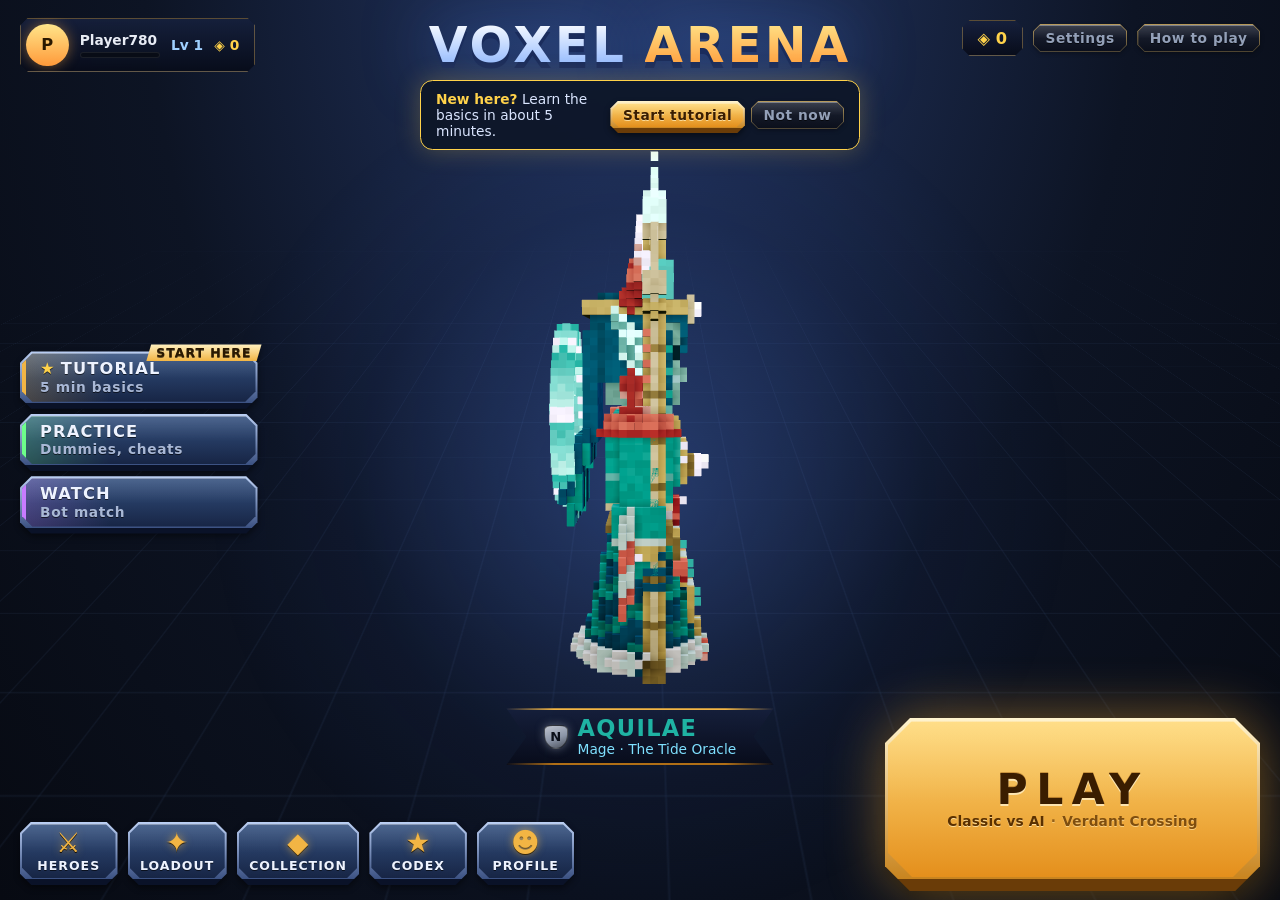
==== commit 913bc948: "Voxel Arena play-test build 5 (static web build only)" ====
--- a/index.html
+++ b/index.html
@@ -34,13 +34,13 @@
 
     <link rel="icon" href="data:image/svg+xml,%3Csvg xmlns='http://www.w3.org/2000/svg' viewBox='0 0 16 16'%3E%3Crect width='16' height='16' rx='3' fill='%230b0f1a'/%3E%3Cpath d='M8 2l5 3v6l-5 3-5-3V5z' fill='%234aa8ff'/%3E%3Cpath d='M8 2l5 3-5 3-5-3z' fill='%23bcdcff'/%3E%3C/svg%3E" />
     <style>html,body{touch-action:none;-webkit-user-select:none;user-select:none;-webkit-touch-callout:none;overscroll-behavior:none;-webkit-tap-highlight-color:transparent;-webkit-text-size-adjust:100%;color:#e8ecf5;background:#0b0f1a;width:100%;height:100%;margin:0;padding:0;font-family:system-ui,-apple-system,Segoe UI,Roboto,sans-serif;overflow:hidden}#app{position:fixed;inset:0}</style>
-    <script type="module" crossorigin src="./assets/index-DLa4pEQE.js"></script>
+    <script type="module" crossorigin src="./assets/index-TDdP4K60.js"></script>
     <link rel="modulepreload" crossorigin href="./assets/rolldown-runtime-DK3Fl9T5.js">
     <link rel="modulepreload" crossorigin href="./assets/quality-B3lZnszi.js">
     <link rel="modulepreload" crossorigin href="./assets/audio-pWEIKCKy.js">
     <link rel="modulepreload" crossorigin href="./assets/haptics-D8iTxJBb.js">
     <link rel="modulepreload" crossorigin href="./assets/math-C2DYnAfD.js">
-    <link rel="modulepreload" crossorigin href="./assets/heroes-DwQMk0RV.js">
+    <link rel="modulepreload" crossorigin href="./assets/heroes-CVsvZ4hn.js">
     <link rel="modulepreload" crossorigin href="./assets/roles-jaFwKRmq.js">
     <link rel="modulepreload" crossorigin href="./assets/combat-Dp2sqW4P.js">
     <link rel="modulepreload" crossorigin href="./assets/three.core-CWs1dV2C.js">
@@ -51,24 +51,24 @@
     <link rel="modulepreload" crossorigin href="./assets/maps-DLQzFwtK.js">
     <link rel="modulepreload" crossorigin href="./assets/dom-CJAFp_yd.js">
     <link rel="modulepreload" crossorigin href="./assets/common-DgIBcN3F.js">
-    <link rel="modulepreload" crossorigin href="./assets/animation-CZsKNc49.js">
-    <link rel="modulepreload" crossorigin href="./assets/collection-DzvM2ZPp.js">
+    <link rel="modulepreload" crossorigin href="./assets/animation-Cpp9miNz.js">
+    <link rel="modulepreload" crossorigin href="./assets/collection-3FUdAeb_.js">
     <link rel="modulepreload" crossorigin href="./assets/loadout-PIkmR_EP.js">
-    <link rel="modulepreload" crossorigin href="./assets/skin-fx-CtPBHPnP.js">
-    <link rel="modulepreload" crossorigin href="./assets/portraits-DmJwlUl4.js">
+    <link rel="modulepreload" crossorigin href="./assets/skin-fx-DDsTHapv.js">
+    <link rel="modulepreload" crossorigin href="./assets/portraits-RsfmKaAB.js">
     <link rel="modulepreload" crossorigin href="./assets/role-icons-ClbJPdZG.js">
-    <link rel="modulepreload" crossorigin href="./assets/art-DSkmM7tN.js">
-    <link rel="modulepreload" crossorigin href="./assets/mvp-OpeOYIpf.js">
-    <link rel="modulepreload" crossorigin href="./assets/store-Des6es-J.js">
-    <link rel="modulepreload" crossorigin href="./assets/session-B0mdEB8n.js">
+    <link rel="modulepreload" crossorigin href="./assets/art-CcJOpGcW.js">
+    <link rel="modulepreload" crossorigin href="./assets/mvp-yC5CoBn0.js">
+    <link rel="modulepreload" crossorigin href="./assets/store-BsT67p40.js">
+    <link rel="modulepreload" crossorigin href="./assets/session-B_ReMOrm.js">
     <link rel="modulepreload" crossorigin href="./assets/preload-helper-CRzLMJPS.js">
     <link rel="modulepreload" crossorigin href="./assets/rating-DvDC0udA.js">
-    <link rel="modulepreload" crossorigin href="./assets/result-CHUTWBtn.js">
-    <link rel="modulepreload" crossorigin href="./assets/settings-panel-CiLbEcDr.js">
+    <link rel="modulepreload" crossorigin href="./assets/result-C8fh3MsL.js">
+    <link rel="modulepreload" crossorigin href="./assets/settings-panel-Czp2fA8-.js">
     <link rel="modulepreload" crossorigin href="./assets/wire-CLjI0-vH.js">
-    <link rel="modulepreload" crossorigin href="./assets/vfx-system-DYncpcJG.js">
+    <link rel="modulepreload" crossorigin href="./assets/vfx-system-gpTiubZP.js">
     <link rel="modulepreload" crossorigin href="./assets/CopyShader-BEEDdIKK.js">
-    <link rel="modulepreload" crossorigin href="./assets/renderer-ChtVkqne.js">
+    <link rel="modulepreload" crossorigin href="./assets/renderer-CjXby1rQ.js">
     <link rel="modulepreload" crossorigin href="./assets/combo-tips-X2g9pxL0.js">
     <link rel="modulepreload" crossorigin href="./assets/rng-Bajq1aa5.js">
     <link rel="modulepreload" crossorigin href="./assets/atlas-BsMh1oAP.js">
@@ -79,10 +79,10 @@
     <link rel="modulepreload" crossorigin href="./assets/sim-DqsfkCpD.js">
     <link rel="modulepreload" crossorigin href="./assets/loadout-Zmrb31ii.js">
     <link rel="modulepreload" crossorigin href="./assets/match-Ck1Od4-C.js">
-    <link rel="modulepreload" crossorigin href="./assets/game-Cqritz6b.js">
+    <link rel="modulepreload" crossorigin href="./assets/game-BvJ-4TKk.js">
     <link rel="modulepreload" crossorigin href="./assets/map-picker-DNkUTTJa.js">
-    <link rel="modulepreload" crossorigin href="./assets/loadout-BNT4Hx9G.js">
-    <link rel="modulepreload" crossorigin href="./assets/loading-cards-bxF8rAWH.js">
+    <link rel="modulepreload" crossorigin href="./assets/loadout-BUxxhFzc.js">
+    <link rel="modulepreload" crossorigin href="./assets/loading-cards-jV7t9CWW.js">
     <link rel="modulepreload" crossorigin href="./assets/crest-De3SJTk8.js">
     <link rel="modulepreload" crossorigin href="./assets/protocol-Bw4YY9Dw.js">
     <link rel="modulepreload" crossorigin href="./assets/transports-Cz90TtnN.js">
@@ -93,7 +93,7 @@
     <link rel="stylesheet" crossorigin href="./assets/settings-panel-9eobOEsE.css">
     <link rel="stylesheet" crossorigin href="./assets/game-Db1zs_Ie.css">
     <link rel="stylesheet" crossorigin href="./assets/loadout-3cgSPPwX.css">
-    <link rel="stylesheet" crossorigin href="./assets/index-CYX0BsId.css">
+    <link rel="stylesheet" crossorigin href="./assets/index-C2M3Hpl6.css">
   </head>
   <body>
     <div id="app"></div>
--- a/assets/index-C2M3Hpl6.css
+++ b/assets/index-C2M3Hpl6.css
@@ -0,0 +1 @@
+:root{--u:1px;--bg:#0b0f1a;--panel:#0b101edb;--panel-solid:#101728;--edge:#96beff47;--edge-strong:#bed7ff8c;--text:#e8ecf5;--muted:#93a0b8;--blue:#4aa8ff;--red:#ff5a5a;--gold:#ffd24a;--hp:#5dff8a;--mana:#5ab0ff;--safe-l:env(safe-area-inset-left,0px);--safe-r:env(safe-area-inset-right,0px);--safe-t:env(safe-area-inset-top,0px);--safe-b:env(safe-area-inset-bottom,0px);--fs-s:max(10px, calc(11 * var(--u)));--fs-m:max(12px, calc(13 * var(--u)));--fs-l:max(15px, calc(18 * var(--u)));--fs-xl:max(20px, calc(30 * var(--u)))}.va-ui{pointer-events:none;font-size:var(--fs-m);color:var(--text);z-index:10;font-family:system-ui,-apple-system,Segoe UI,Roboto,sans-serif;position:absolute;inset:0}.va-ui *,.va-ui :before,.va-ui :after{box-sizing:border-box}.va-ui button{font-family:inherit}.va-panel{background:var(--panel);border:1px solid var(--edge);border-radius:calc(10 * var(--u));pointer-events:auto;-webkit-backdrop-filter:blur(4px);backdrop-filter:blur(4px)}.va-scroll{-webkit-overflow-scrolling:touch;touch-action:pan-y;overscroll-behavior:contain;overflow:auto}.va-btn{pointer-events:auto;cursor:pointer;border:1px solid var(--edge-strong);color:var(--text);border-radius:calc(8 * var(--u));padding:max(7px, calc(8 * var(--u))) max(12px, calc(14 * var(--u)));font-weight:700;font-size:var(--fs-m);touch-action:manipulation;background:linear-gradient(#25375c,#182540);transition:filter .12s,transform 80ms}.va-btn.primary{box-shadow:0 0 calc(18 * var(--u)) #4682ff59;background:linear-gradient(#4a8bff,#2a56cf);border-color:#9cc3ff}.va-btn.big{font-size:var(--fs-l);padding:max(10px, calc(12 * var(--u))) max(22px, calc(30 * var(--u)))}.va-btn.small{padding:max(5px, calc(5 * var(--u))) max(10px, calc(10 * var(--u)));font-size:var(--fs-s)}.va-btn.ghost{border-color:var(--edge);color:var(--muted);background:0 0}.va-btn.danger{background:linear-gradient(#d44a4a,#8f2424);border-color:#ff9a9a}.va-btn:disabled{opacity:.4;cursor:default;filter:none}.va-bar{height:calc(10 * var(--u));border-radius:calc(4 * var(--u));background:#080c16;border:1px solid #ffffff14;min-height:6px;position:relative;overflow:hidden}.va-bar>div{border-radius:inherit;height:100%;transition:width .12s linear}.va-bar span{font-size:var(--fs-s);text-align:center;text-shadow:0 1px 2px #000;justify-content:center;align-items:center;font-weight:800;display:flex;position:absolute;inset:0}.va-chip{pointer-events:auto;cursor:pointer;border:1px solid var(--edge);color:var(--muted);padding:max(4px, calc(5 * var(--u))) max(10px, calc(12 * var(--u)));font-size:var(--fs-s);text-transform:capitalize;white-space:nowrap;touch-action:manipulation;background:#141e34d9;border-radius:999px;font-weight:700}.va-seg{border:1px solid var(--edge-strong);border-radius:calc(8 * var(--u));pointer-events:auto;display:inline-flex;overflow:hidden}.va-seg-btn{cursor:pointer;color:var(--muted);padding:max(6px, calc(7 * var(--u))) max(12px, calc(14 * var(--u)));font-weight:700;font-size:var(--fs-m);touch-action:manipulation;background:#121b30;border:0}.va-seg-btn.on{color:#fff;background:linear-gradient(#4a8bff,#2a56cf)}.va-ibtn{pointer-events:auto;cursor:pointer;width:max(40px, calc(48 * var(--u)));height:max(40px, calc(48 * var(--u)));border-radius:calc(10 * var(--u));border:1px solid var(--edge-strong);background:var(--panel);color:var(--text);font-size:max(15px, calc(19 * var(--u)));touch-action:manipulation;flex-direction:column;justify-content:center;align-items:center;padding:0;line-height:1;display:flex}.va-ibtn small{font-size:max(8px, calc(9 * var(--u)));color:var(--muted);margin-top:2px;font-weight:700}.va-ibtn.off{opacity:.6}.va-ibtn.alert{border-color:var(--gold);animation:1.1s infinite va-pulse}@keyframes va-pulse{50%{box-shadow:0 0 calc(16 * var(--u)) #ffd24ad9}}.va-screen{pointer-events:auto;z-index:40;background:radial-gradient(at 50% -10%,#25396a 0%,#0d1424 55%,#070a12 100%);animation:.25s ease-out va-in;overflow:clip}.va-screen.leaving{opacity:0;transition:opacity .2s}@keyframes va-in{0%{opacity:0}}.va-voxbg{opacity:.35;pointer-events:none;background-image:linear-gradient(#78aaff29 1px,#0000 1px),linear-gradient(90deg,#78aaff29 1px,#0000 1px);background-size:calc(56 * var(--u)) calc(56 * var(--u));animation:14s linear infinite va-grid;position:absolute;inset:-20%;transform:perspective(700px)rotateX(58deg)translateY(-10%);-webkit-mask-image:linear-gradient(#0000 0%,#000 45% 100%);mask-image:linear-gradient(#0000 0%,#000 45% 100%)}@keyframes va-grid{to{background-position:0 calc(56 * var(--u))}}.va-modal{pointer-events:auto;z-index:60;background:#04070eb3;justify-content:center;align-items:center;padding:12px;display:flex;position:absolute;inset:0}.va-modal-card{flex-direction:column;width:min(640px,100%);max-height:100%;padding:0;display:flex}.va-modal-head{padding:max(10px, calc(12 * var(--u))) max(14px, calc(16 * var(--u)));font-size:var(--fs-l);border-bottom:1px solid var(--edge);justify-content:space-between;align-items:center;display:flex}.va-modal-card>.va-scroll{padding:max(10px, calc(14 * var(--u))) max(14px, calc(16 * var(--u)));flex:auto;min-height:0}.va-modal-foot{padding:max(10px, calc(12 * var(--u)));border-top:1px solid var(--edge);flex-wrap:wrap;justify-content:flex-end;gap:10px;display:flex}.va-rotate{z-index:9999;color:#fff;text-align:center;background:#0b0f1a;flex-direction:column;justify-content:center;align-items:center;gap:14px;padding:24px;font-family:system-ui,sans-serif;display:none;position:fixed;inset:0}.va-rotate .ic{font-size:64px;animation:2.2s ease-in-out infinite va-rot}.va-rotate b{font-size:22px}.va-rotate span{color:var(--muted)}@keyframes va-rot{0%,20%{transform:rotate(0)}60%,to{transform:rotate(-90deg)}}.va-settings h3{margin:calc(14 * var(--u)) 0 calc(6 * var(--u));font-size:var(--fs-s);letter-spacing:.12em;text-transform:uppercase;color:var(--gold)}.va-settings h3:first-child{margin-top:0}.va-set-row{padding:calc(6 * var(--u)) 0;border-bottom:1px solid #ffffff0d;flex-wrap:wrap;justify-content:space-between;align-items:center;gap:12px;display:flex}.va-set-row label{flex:140px;font-weight:600}.va-set-row .val{float:right;color:var(--muted);font-weight:700}.va-set-row input[type=range]{accent-color:#4a8bff;pointer-events:auto;flex:160px;max-width:260px;height:28px}.va-set-row small{color:var(--muted);font-size:var(--fs-s);flex:1 0 100%}.va-help{color:var(--muted);font-size:var(--fs-s);line-height:1.8}.va-help b{color:var(--text)}.va-help kbd{border:1px solid var(--edge);color:var(--text);font-family:inherit;font-size:inherit;background:#1b2742;border-bottom-width:2px;border-radius:4px;padding:0 5px}.va-howto h3{color:var(--gold);font-size:var(--fs-m);margin:12px 0 2px}.va-howto p{color:#c5cfe4;margin:0;line-height:1.5}.va-title-main{justify-content:center;align-items:center;gap:calc(12 * var(--u));padding:calc(16px + var(--safe-t)) calc(16px + var(--safe-r)) calc(16px + var(--safe-b)) calc(16px + var(--safe-l));flex-direction:column;display:flex;position:absolute;inset:0}.va-title-brand{align-items:center;gap:calc(8 * var(--u));flex-direction:column;display:flex}.va-logo{font-size:max(34px, calc(92 * var(--u)));letter-spacing:.06em;gap:.35em;font-weight:900;line-height:1;display:flex}.va-logo span{background:linear-gradient(#fff,#8ab4ff);color:#0000;filter:drop-shadow(0 calc(5 * var(--u)) 0 #1a2c5c) drop-shadow(0 0 calc(26 * var(--u)) #508cff80);-webkit-background-clip:text;background-clip:text}.va-logo .b{background:linear-gradient(#ffe58a,#ff9a3a);-webkit-background-clip:text;background-clip:text}.va-tag{color:var(--muted);letter-spacing:.18em;text-transform:uppercase;font-size:var(--fs-s);text-align:center}.va-menu{gap:calc(10 * var(--u));width:min(500px,92vw);margin-top:calc(6 * var(--u));pointer-events:auto;flex-direction:column;align-items:stretch;display:flex}.va-menu .va-btn.big{justify-content:center;align-items:flex-start;gap:calc(2 * var(--u));text-align:left;min-height:max(44px, calc(56 * var(--u)));padding:max(8px, calc(10 * var(--u))) max(14px, calc(18 * var(--u)));flex-direction:column;display:flex;position:relative}.va-menu .va-btn.big b{font-size:var(--fs-l);line-height:1.1}.va-menu .va-btn.big small{font-size:var(--fs-s);color:#a9b8d6;font-weight:600;line-height:1.2}.va-menu .va-btn.big.primary{text-align:center;min-height:max(52px, calc(68 * var(--u)));align-items:center}.va-menu .va-btn.big.primary b{font-size:max(18px, calc(24 * var(--u)));letter-spacing:.04em}.va-menu .va-btn.big.primary small{color:#d6e4ff}.va-home-grid{gap:calc(10 * var(--u));grid-template-columns:1fr 1fr;display:grid}.va-home-grid .draft{border-color:#ffd24a8c}.va-home-grid .online{border-color:#7fe0ff8c}.va-home-grid .tutorial b:before{content:"★";color:var(--gold);margin-right:6px}.va-home-sub{justify-content:center;gap:calc(6 * var(--u));flex-wrap:wrap;display:flex}.va-home-sub .va-btn{min-width:max-content;padding:max(7px, calc(8 * var(--u))) max(10px, calc(12 * var(--u)));font-size:var(--fs-m);flex:1 1 0}.va-diff{margin-top:calc(2 * var(--u));flex-wrap:wrap;justify-content:center;align-items:center;gap:6px 10px;display:flex}.va-diff .lbl{color:var(--muted);font-size:var(--fs-s);text-transform:uppercase;letter-spacing:.1em;font-weight:700}.va-diff small{color:var(--muted);font-size:var(--fs-s);text-align:center;flex-basis:100%;max-width:360px;margin:0 auto}.va-version{bottom:calc(8 * var(--u) + var(--safe-b));text-align:center;color:#5d6b88;width:100%;font-size:var(--fs-s);position:absolute}@media (max-height:460px){.va-title-main{align-content:center;place-items:center;column-gap:max(14px, calc(28 * var(--u)));row-gap:max(6px, calc(10 * var(--u)));padding:calc(10px + var(--safe-t)) calc(14px + var(--safe-r)) calc(10px + var(--safe-b)) calc(14px + var(--safe-l));grid-template:"brand menu""first menu""diff menu""map menu"/minmax(0,1fr) minmax(0,1.15fr);display:grid}.va-title-brand{grid-area:brand}.va-first{grid-area:first}.va-menu{gap:max(6px, calc(8 * var(--u)));grid-area:menu;width:100%;max-width:440px;margin:0}.va-diff{grid-area:diff}.va-title-map{grid-area:map;width:100%;min-width:0;max-width:360px}.va-first{max-width:100%}.va-logo{font-size:max(30px, calc(70 * var(--u)))}.va-home-grid{gap:max(6px, calc(8 * var(--u)))}.va-menu .va-btn.big{min-height:40px;padding:5px 12px}.va-menu .va-btn.big.primary{min-height:46px}.va-home-sub .va-btn{padding:6px 8px;font-size:12px}.va-diff small,.va-version{display:none}}@media (max-height:360px){.va-menu .va-btn.big small{display:none}}@media (max-width:420px) and (min-height:461px){.va-home-sub .va-btn{flex-basis:40%}.va-logo{font-size:max(30px,13vw)}}.va-loading{z-index:80;justify-content:center;align-items:center;display:flex}.va-load-card{text-align:center;gap:calc(10 * var(--u));flex-direction:column;align-items:center;width:min(380px,86vw);display:flex;position:relative}.va-load-card .port{width:max(80px, calc(150 * var(--u)));height:max(80px, calc(150 * var(--u)));image-rendering:auto;filter:drop-shadow(0 0 20px #64a0ff80)}.va-load-card .who{font-size:var(--fs-xl);font-weight:900}.va-load-card .va-bar.load{width:100%;height:calc(12 * var(--u));min-height:8px}.va-load-card .va-bar.load>div{background:linear-gradient(90deg,#4a8bff,#7fe0ff);transition:width .2s}.va-load-card .msg{color:var(--muted);font-size:var(--fs-s)}.va-load-card .tip{color:#c5cfe4;font-size:var(--fs-m);max-width:340px}.va-select{padding:max(8px, calc(14 * var(--u))) max(10px, calc(18 * var(--u)));padding-left:calc(max(10px, 18 * var(--u)) + var(--safe-l));padding-right:calc(max(10px, 18 * var(--u)) + var(--safe-r));gap:max(6px, calc(10 * var(--u)));flex-direction:column;display:flex}.va-sel-head{align-items:center;gap:max(8px, calc(12 * var(--u)));flex-wrap:wrap;flex:none;display:flex;position:relative}.va-sel-head h1{font-size:max(16px, calc(24 * var(--u)));letter-spacing:.05em;white-space:nowrap;margin:0}.va-sel-head .roles{scrollbar-width:none;touch-action:pan-x;flex:auto;gap:6px;min-width:0;padding:2px;display:flex;overflow-x:auto}@media (pointer:fine){.va-sel-head .roles{flex-wrap:wrap;overflow:visible}}.va-sel-body{gap:max(8px, calc(14 * var(--u)));flex:auto;min-height:0;display:flex;position:relative}.va-select .cards{grid-template-columns:repeat(auto-fill, minmax(max(86px, calc(118 * var(--u))), 1fr));gap:max(6px, calc(9 * var(--u)));flex:55%;align-content:start;min-width:0;padding:3px 6px 12px 3px;display:grid}.va-card{cursor:pointer;border-radius:calc(10 * var(--u));padding:calc(6 * var(--u));text-align:center;color:var(--text);background:linear-gradient(165deg, color-mix(in srgb, var(--c2,#223) 60%, #0e1526), #0e1526 75%);touch-action:manipulation;border:2px solid #ffffff12;flex-direction:column;align-items:center;gap:2px;transition:transform .1s,border-color .1s;display:flex}.va-card:hover{border-color:var(--edge-strong);transform:translateY(-2px)}.va-card .pic{aspect-ratio:1;border-radius:calc(8 * var(--u));background:radial-gradient(circle at 50% 70%, color-mix(in srgb, var(--c1,#88f) 35%, transparent), transparent 70%) center / cover no-repeat;justify-content:center;align-items:center;width:100%;display:flex}.va-card .pic.img{background-position:50%;background-repeat:no-repeat;background-size:contain}.va-card .pic.img .glyph{display:none}.va-card .glyph{font-size:max(24px, calc(40 * var(--u)));color:var(--c1);opacity:.8}.va-card .nm{font-weight:800;font-size:var(--fs-m);color:color-mix(in srgb, var(--c1) 55%, #fff);text-shadow:0 1px 2px #000;line-height:1.1}.va-card .role{font-size:max(9px, calc(10 * var(--u)));text-transform:uppercase;letter-spacing:.1em;font-weight:700}.va-detail{flex-direction:column;flex:0 max(290px,38%);min-width:0;padding:0;display:flex;overflow:hidden}.va-detail-scroll{min-height:0;padding:max(8px, calc(12 * var(--u)));flex:auto}.va-detail .viewbox{border-radius:calc(10 * var(--u));height:clamp(120px,26vh,300px);margin-bottom:6px;position:relative;overflow:hidden}.va-viewer{touch-action:pan-y;cursor:grab;width:100%;height:100%;display:block}.va-detail .nm{font-size:max(18px, calc(26 * var(--u)));font-weight:900;line-height:1.1}.va-detail .ti{color:var(--muted);font-size:var(--fs-s);text-transform:capitalize;margin-bottom:4px}.va-detail .ds{color:#b9c4dc;font-size:var(--fs-s);line-height:1.45}.va-detail .lore{margin:4px 0 8px;font-style:italic}.va-detail .stats{gap:4px;margin:6px 0 10px;display:grid}.va-detail .stat{grid-template-columns:max(64px, calc(76 * var(--u))) 1fr;font-size:var(--fs-s);color:var(--muted);align-items:center;gap:8px;display:grid}.va-detail .stat .va-bar{height:max(6px, calc(8 * var(--u)))}.va-detail .sk{gap:10px;margin:8px 0;display:flex}.va-detail .sk .ic{width:max(32px, calc(40 * var(--u)));height:max(32px, calc(40 * var(--u)));border-radius:calc(8 * var(--u));border:1px solid var(--edge);font-size:max(16px, calc(22 * var(--u)));background:#080c16;flex:none;justify-content:center;align-items:center;display:flex}.va-detail .sk b{font-size:var(--fs-m)}.va-detail .sk .meta{color:#7f8fb0;font-size:max(9px, calc(10 * var(--u)));margin:1px 0 2px;display:block}.va-detail-foot{padding:max(8px, calc(10 * var(--u)));border-top:1px solid var(--edge);background:#080c1699;flex-wrap:wrap;flex:none;justify-content:space-between;align-items:center;gap:8px;display:flex}.va-detail-foot .lock{background:linear-gradient(#4a8bff,#2a56cf);background:linear-gradient(color-mix(in srgb, var(--accent,#4a8bff) 70%, #fff 10%), color-mix(in srgb, var(--accent,#2a56cf) 55%, #1a2a60));flex:140px}.va-detail-foot .sides .va-seg-btn.on{background:linear-gradient(#4a8bff,#2a56cf)}.va-detail-foot .sides .va-seg-btn[data-team="1"].on{background:linear-gradient(#e85a5a,#a32828)}.va-hud>*{position:absolute}.va-top{top:calc(6 * var(--u) + var(--safe-t));background:var(--panel);border:1px solid var(--edge);border-radius:calc(10 * var(--u));pointer-events:auto;cursor:pointer;touch-action:manipulation;align-items:stretch;display:flex;left:50%;overflow:hidden;transform:translate(-50%)}.va-top .side{align-items:center;gap:calc(8 * var(--u));padding:calc(4 * var(--u)) max(10px, calc(14 * var(--u)));font-size:var(--fs-l);display:flex}.va-top .side.b{color:#bcdcff;background:linear-gradient(90deg,#286edc80,#0000)}.va-top .side.r{color:#ffc4c0;background:linear-gradient(270deg,#dc3c3c80,#0000);flex-direction:row}.va-top .kills{font-size:max(18px, calc(26 * var(--u)));text-align:center;min-width:1.2ch;font-weight:900}.va-top .tw{font-size:var(--fs-s);opacity:.8;white-space:nowrap;font-weight:700}.va-top .mid{padding:0 max(8px, calc(12 * var(--u)));min-width:max(64px, calc(84 * var(--u)));flex-direction:column;justify-content:center;align-items:center;display:flex}.va-top .time{font-weight:800;font-size:var(--fs-l);font-variant-numeric:tabular-nums}.va-top .lead{font-size:max(11px, calc(11 * var(--u)));color:var(--muted);white-space:nowrap;font-variant-numeric:tabular-nums;font-weight:800}.va-top .lead:empty{display:none}.va-top .lead.b{color:var(--blue)}.va-top .lead.r{color:var(--red)}.va-objs{top:calc(60 * var(--u) + var(--safe-t));pointer-events:none;gap:6px;display:flex;left:50%;transform:translate(-50%)}.va-objs .chip{background:var(--panel);border:1px solid var(--edge);padding:2px max(8px, calc(10 * var(--u)));font-size:max(11px, calc(11 * var(--u)));color:var(--muted);white-space:nowrap;border-radius:999px;align-items:center;gap:5px;display:flex}.va-objs .chip b{color:var(--text);font-variant-numeric:tabular-nums}.va-objs .chip.up{border-color:var(--gold)}.va-objs .chip.up b{color:var(--gold)}.va-objs .dot{background:#6ad;border-radius:2px;width:8px;height:8px;display:inline-block}.va-objs .dot.riftwarden{background:#b57bff}.va-objs .dot.shellback{background:#4fe0a0}.va-tl{top:calc(6 * var(--u) + var(--safe-t));left:calc(6 * var(--u) + var(--safe-l))}.va-minimap{width:max(110px, calc(176 * var(--u)));height:max(110px, calc(176 * var(--u)));border-width:2px;border-color:var(--edge-strong);padding:0;position:relative;overflow:hidden}.va-minimap canvas{touch-action:none;cursor:crosshair;width:100%;height:100%;image-rendering:pixelated;display:block}.va-tr{top:calc(6 * var(--u) + var(--safe-t));right:calc(6 * var(--u) + var(--safe-r));align-items:flex-end;gap:calc(6 * var(--u));flex-direction:column;display:flex}.va-tr .row{gap:calc(4 * var(--u));align-items:stretch;display:flex}.va-kda,.va-gold{pointer-events:auto;cursor:pointer;touch-action:manipulation;min-height:max(32px, calc(36 * var(--u)));padding:0 max(8px, calc(10 * var(--u)));justify-content:center;align-items:center;gap:6px;font-family:inherit;display:flex}.va-kda{border-radius:calc(8 * var(--u));color:#c9d4ea;font-weight:800;font-size:max(12px, calc(14 * var(--u)));font-variant-numeric:tabular-nums;white-space:nowrap;background:#080c168c;border:1px solid #0000}.va-kda b{color:#fff}.va-gold{border-radius:calc(9 * var(--u));color:#ffe08a;background:linear-gradient(#3a2a12,#1c140a 70%);border:1px solid #c8913a;position:relative;box-shadow:inset 0 1px #ffe6a059,0 2px 6px #00000080}.va-gold .g{font-size:max(13px, calc(16 * var(--u)));font-variant-numeric:tabular-nums;font-weight:900}.va-gold .coin{width:max(13px, calc(15 * var(--u)));height:max(13px, calc(15 * var(--u)));background:radial-gradient(circle at 35% 30%,#fff6c8,#ffc23a 45%,#a8640c);border-radius:50%;flex:none;box-shadow:inset 0 0 0 1.5px #5a32008c}.va-gold.alert{border-color:#7dff9d;animation:1.1s infinite va-pulse}.va-feed{pointer-events:none;max-width:46vw;top:calc(18 * var(--u) + max(110px, 176 * var(--u)) + var(--safe-t));left:calc(6 * var(--u) + var(--safe-l));flex-direction:column;align-items:flex-start;gap:3px;display:flex}.va-feed.right{align-items:flex-end}.va-feed .row{font-size:max(11px, calc(11 * var(--u)));border-left:3px solid var(--blue);white-space:nowrap;background:#080c16c7;border-radius:6px;align-items:center;gap:6px;max-width:100%;padding:3px 9px;animation:.25s ease-out va-slide;display:flex;overflow:hidden}.va-feed .row.enemy{border-left-color:var(--red)}.va-feed .row .fp{width:max(16px, calc(20 * var(--u)));height:max(16px, calc(20 * var(--u)));background:#0a0e18 50% 18%/135% no-repeat;border-radius:4px;flex:none}.va-feed .row.me{outline:1px solid var(--gold);background:#282008d9}.va-feed .row.fade{opacity:0;transition:opacity .6s}.va-feed .row .ally{color:#8fc6ff}.va-feed .row .enemy{color:#ff9a94}.va-feed .row i{opacity:.8;font-style:normal}.va-feed .row small{color:var(--muted)}@keyframes va-slide{0%{opacity:0;transform:translate(-30px)}}.va-banner{top:calc(100 * var(--u) + var(--safe-t));text-align:center;pointer-events:none;opacity:0;white-space:nowrap;left:50%;transform:translate(-50%)}.va-banner.show{animation:2.6s ease-out forwards va-banner}.va-banner .t{font-size:max(20px, calc(38 * var(--u)));letter-spacing:.12em;text-shadow:0 calc(3 * var(--u)) 0 #0009, 0 0 calc(24 * var(--u)) currentColor;font-weight:900}.va-banner .s{font-size:var(--fs-m);color:#dbe6ff;text-shadow:0 1px 3px #000}.va-banner.ally{color:#7fc4ff}.va-banner.enemy{color:#ff7a74}.va-banner.gold{color:var(--gold)}.va-banner.neutral{color:#e8d8a0}@keyframes va-banner{0%{opacity:0;transform:translate(-50%)scale(1.6)}10%{opacity:1;transform:translate(-50%)scale(1)}80%{opacity:1}to{opacity:0;transform:translate(-50%)translateY(-10px)}}.va-toasts{pointer-events:none;z-index:12;flex-direction:column;align-items:center;gap:4px;display:flex;top:30%;left:50%;transform:translate(-50%)}.va-toasts .t{text-align:center;border:1px solid var(--edge);max-width:100%;font-weight:700;font-size:var(--fs-m);background:#080c16e0;border-radius:999px;padding:4px 14px;animation:.15s va-in}.va-toasts .t.out{opacity:0;transition:opacity .4s}.va-dead.show~.va-toasts{top:64%}.va-ui.va-hud.touch.is-dead .va-toasts{top:var(--sys-y-dead)!important}.va-hint{bottom:calc(170 * var(--u) + var(--safe-b));color:#cfe0ff;font-size:var(--fs-s);text-shadow:0 1px 4px #000;pointer-events:none;text-align:center;max-width:60vw;left:50%;transform:translate(-50%)}.va-hero{left:calc(8 * var(--u) + var(--safe-l));bottom:calc(8 * var(--u) + var(--safe-b));width:max(190px, calc(300 * var(--u)));padding:calc(6 * var(--u));gap:calc(8 * var(--u));display:flex}.va-hero .port{width:max(46px, calc(76 * var(--u)));height:max(46px, calc(76 * var(--u)));border-radius:calc(10 * var(--u));border:2px solid var(--c,var(--gold));background:radial-gradient(circle at 50% 70%, color-mix(in srgb, var(--c,#888) 30%, #0a0e18), #0a0e18 80%);flex:none;position:relative;overflow:hidden}.va-hero .port img{object-fit:cover;width:100%;height:100%;display:block}.va-hero .lvl{color:var(--gold);font-weight:900;font-size:var(--fs-s);background:#000c;border-top-right-radius:6px;padding:1px 6px;position:absolute;bottom:0;left:0}.va-hero .info{gap:calc(3 * var(--u));flex-direction:column;flex:1;justify-content:center;min-width:0;display:flex}.va-hero .nm{font-weight:800;font-size:var(--fs-m);justify-content:space-between;gap:6px;display:flex}.va-hero .hpt{color:var(--muted);font-size:var(--fs-s);white-space:nowrap;font-weight:700}.va-hero .hp{height:max(10px, calc(14 * var(--u)))}.va-hero .hp>div{background:linear-gradient(#7dff9d,#2fbf5a)}.va-hero .shield{color:#fff;justify-content:flex-end;padding-right:6px}.va-hero .mp{height:max(6px, calc(8 * var(--u)))}.va-hero .mp>div{background:linear-gradient(#7cc4ff,#3a84e0)}.va-hero .xp{height:max(3px, calc(4 * var(--u)));min-height:3px}.va-hero .xp>div{background:var(--gold)}.va-items{gap:calc(3 * var(--u));margin-top:calc(2 * var(--u));grid-template-columns:repeat(6,1fr);display:grid}.va-items .slot{aspect-ratio:1;border-radius:calc(5 * var(--u));font-size:max(11px, calc(15 * var(--u)));background:#080c16;border:1px solid #26324f;justify-content:center;align-items:center;display:flex}.va-items .slot.has{background:#111a30;border-color:#5a6c99}.va-skills{pointer-events:none}.va-skill{pointer-events:auto;touch-action:none;-webkit-user-select:none;user-select:none;cursor:pointer;box-shadow:inset 0 calc(-4 * var(--u)) 0 #00000059, 0 calc(3 * var(--u)) calc(8 * var(--u)) #00000080;background:radial-gradient(circle at 35% 28%,#3a4f80,#141c30 75%);border:2px solid #b4d2ff8c;justify-content:center;align-items:center;transition:transform 80ms,border-color .15s;display:flex;position:absolute;overflow:hidden}.va-skill .g{font-size:max(20px, calc(34 * var(--u)));text-shadow:0 2px 4px #000;pointer-events:none}.va-skill .cd{font-size:max(14px, calc(22 * var(--u)));color:#fff;text-shadow:0 1px 4px #000;pointer-events:none;justify-content:center;align-items:center;font-weight:900;display:flex;position:absolute;inset:0}.va-skill .key{font-size:var(--fs-s);color:#cfe0ff;pointer-events:none;text-shadow:0 1px 2px #000;font-weight:800;position:absolute;top:1px;left:4px}.va-skill .lab{text-align:center;font-size:max(7px, calc(9 * var(--u)));color:#dfe8ff;white-space:nowrap;text-overflow:ellipsis;pointer-events:none;text-shadow:0 1px 2px #000;padding:0 3px;font-weight:700;display:none;position:absolute;bottom:1px;left:0;right:0;overflow:hidden}.va-skill .pips{pointer-events:none;justify-content:center;gap:2px;display:flex;position:absolute;top:3px;left:0;right:0}.va-skill .pips i{width:max(5px, calc(8 * var(--u)));height:max(3px, calc(4 * var(--u)));background:#2a3550;border-radius:1px}.va-skill .pips i.on{background:var(--gold)}.va-skill.locked{filter:grayscale()brightness(.55)}.va-skill.nomana{box-shadow:inset 0 0 0 calc(3 * var(--u)) #466eff8c, 0 3px 8px #00000080;border-color:#4a7cff}.va-skill.nomana .g{opacity:.55}.va-skill.ready{border-color:#fff3b0}.va-skill.pressed{border-color:var(--gold);transform:scale(.92)}.va-skill.casting{border-color:#9dffb0}.va-skill.active{border-color:#7fe0ff;animation:.8s infinite va-pulse}.va-skill.shake{animation:.3s va-shake}@keyframes va-shake{25%{transform:translate(-4px)}75%{transform:translate(4px)}}.va-levelup{pointer-events:auto;cursor:pointer;color:#2a1a00;touch-action:none;-webkit-user-select:none;user-select:none;background:radial-gradient(circle at 35% 30%,#fff0a0,#f0a800);border:2px solid #fff;border-radius:50%;justify-content:center;align-items:center;font-weight:900;animation:1.1s infinite va-pulse;display:none;position:absolute}.va-levelup.show{display:flex}.va-hud:not(.touch) .va-skills{bottom:calc(10 * var(--u) + var(--safe-b));left:calc(8 * var(--u) + var(--safe-l) + max(190px, 300 * var(--u)) + 14 * var(--u));gap:calc(8 * var(--u));align-items:flex-end;display:flex}.va-hud:not(.touch) .va-skill{width:max(54px, calc(72 * var(--u)));height:max(54px, calc(72 * var(--u)));border-radius:calc(14 * var(--u));position:relative}.va-hud:not(.touch) .va-skill.mini{width:max(40px, calc(52 * var(--u)));height:max(40px, calc(52 * var(--u)))}.va-hud:not(.touch) .va-slot{pointer-events:none;order:5;position:relative}.va-hud:not(.touch) .va-skill .lab{display:block}.va-hud:not(.touch) .va-levelup{top:calc(-12 * var(--u));right:calc(-8 * var(--u));width:max(22px, calc(28 * var(--u)));height:max(22px, calc(28 * var(--u)));font-size:var(--fs-l);z-index:3}.va-hud.touch .va-skills{inset:0}.va-hud.touch .va-skill{width:calc(var(--s) * var(--u));height:calc(var(--s) * var(--u));right:calc(var(--x) * var(--u) + var(--safe-r));bottom:calc(var(--y) * var(--u) + var(--safe-b));border-radius:50%}.va-hud.touch .va-skill .lab{display:none}.va-hud.touch .va-attack{--s:112;--x:14;--y:14;background:radial-gradient(circle at 35% 28%,#8a5a3c,#34190f 78%);border-color:#ffb27a}.va-hud.touch .va-attack .g{font-size:calc(46 * var(--u))}.va-hud.touch .s0{--s:80;--x:138;--y:14}.va-hud.touch .s1{--s:80;--x:120;--y:100}.va-hud.touch .s2{--s:80;--x:36;--y:134}.va-hud.touch .flk{--s:56;--x:232;--y:18}.va-hud.touch .rcl{--s:56;--x:218;--y:80}.va-hud.touch .va-levelup{width:calc(40 * var(--u));height:calc(40 * var(--u));font-size:calc(26 * var(--u));right:calc(var(--x) * var(--u) + var(--safe-r));bottom:calc(var(--y) * var(--u) + var(--safe-b))}.va-hud.touch .va-levelup.l0{--x:130;--y:78}.va-hud.touch .va-levelup.l1{--x:112;--y:164}.va-hud.touch .va-levelup.l2{--x:28;--y:198}.va-lefty .va-hud.touch .va-skill,.va-lefty .va-hud.touch .va-levelup{right:auto;left:calc(var(--x) * var(--u) + var(--safe-l))}.va-hud.touch .va-hero{width:max(176px, calc(250 * var(--u)));bottom:calc(6 * var(--u) + var(--safe-b));left:50%;transform:translate(-50%)}.va-hud.touch .va-hero .va-items{grid-template-columns:repeat(6,1fr)}.va-hud.touch .va-hint{bottom:calc(110 * var(--u) + var(--safe-b))}.va-cancel{right:calc(30 * var(--u) + var(--safe-r));bottom:calc(245 * var(--u) + var(--safe-b));width:calc(150 * var(--u));height:calc(52 * var(--u));border-radius:calc(26 * var(--u));color:#ffc9c5;visibility:hidden;pointer-events:none;font-weight:800;font-size:var(--fs-m);background:#be282847;border:2px dashed #ff8a84;justify-content:center;align-items:center;gap:8px;display:flex}.va-cancel.show{visibility:visible}.va-cancel.hot{color:#fff;background:#e63232b3;border-style:solid}.va-lefty .va-cancel{right:auto;left:calc(30 * var(--u) + var(--safe-l))}.va-hud:not(.touch) .va-cancel{display:none}.va-recenter{top:calc(6 * var(--u) + var(--safe-t) + 2 * max(36px, 42 * var(--u)) + 12 * var(--u));left:calc(12 * var(--u) + var(--safe-l) + max(110px, 176 * var(--u)));display:none}.va-recenter.show{display:flex}.va-joy-base,.va-joy-knob{pointer-events:none;z-index:5;border-radius:50%;display:none;position:absolute}.va-joy-base{--jd:var(--joy-d,calc(116 * var(--u)));width:var(--jd);height:var(--jd);margin:calc(var(--jd) / -2) 0 0 calc(var(--jd) / -2);background:#141e3759;border:2px solid #ffffff80}.va-joy-knob{--jk:var(--joy-k,calc(52 * var(--u)));width:var(--jk);height:var(--jk);margin:calc(var(--jk) / -2) 0 0 calc(var(--jk) / -2);z-index:6;background:#ffffffb3}.va-dead{-webkit-backdrop-filter:grayscale(.9);pointer-events:none;background:#1e202c6b;display:none;inset:0}.va-dead.show{display:block}.va-death{pointer-events:none;z-index:12;display:none;position:absolute;inset:0}.va-hud.is-dead .va-death{display:block}.va-death *{pointer-events:none}.va-death .ring{width:max(64px, calc(110 * var(--u)));height:max(64px, calc(110 * var(--u)));margin-left:calc(max(64px, 110 * var(--u)) / -2);justify-content:center;align-items:center;display:flex;position:absolute;top:18vh;left:50%}.va-ui.va-hud.touch .va-death .ring{margin-left:0}.va-death .ring svg{width:100%;height:100%;position:absolute;inset:0;transform:rotate(-90deg)}.va-death .ring circle{fill:#080c16d1;stroke-width:6px}.va-death .ring .bg{stroke:#ffffff1f}.va-death .ring .fg{fill:none;stroke:#ff7a6a;stroke-linecap:round;stroke-dasharray:289.03;filter:drop-shadow(0 0 4px #ff5a46b3);transition:stroke-dashoffset .25s linear}.va-death .cnt{font-size:max(24px, calc(40 * var(--u)));color:#fff;text-shadow:0 2px 4px #000;font-variant-numeric:tabular-nums;font-weight:900;line-height:1;position:relative}.va-death .kp{background:#2a1418 50% 18%/135% no-repeat;border:2px solid #ff7a6a;border-radius:50%;width:42%;height:42%;position:absolute;bottom:-10%;right:-10%;box-shadow:0 2px 6px #0009}.va-death .kp:not([style*=url]){display:none}.va-death .by{left:0;right:0;top:calc(18vh + max(64px, 110 * var(--u)) + 6px);text-align:center;font-weight:800;font-size:max(13px, calc(15 * var(--u)));color:#ffb0a8;text-shadow:0 1px 3px #000;letter-spacing:.04em;position:absolute}.va-death .recap{width:min(90vw, calc(340 * var(--u)));left:50%;top:calc(18vh + max(64px, 110 * var(--u)) + 30px);flex-direction:column;gap:3px;display:flex;position:absolute;transform:translate(-50%)}.va-ui.va-hud.touch .va-death .by,.va-ui.va-hud.touch .va-death .recap{transform:none}.va-death .recap:empty{display:none}.va-death .rr{font-size:max(11px, calc(12 * var(--u)));color:#dfe6f5;background:#080c16d1;border-radius:6px;grid-template-columns:auto 1fr minmax(40px,30%) auto auto;align-items:center;gap:6px;padding:3px 8px;display:grid}.va-death .rr.killer{box-shadow:inset 3px 0 #ff7a6a}.va-death .rr .pic{width:max(18px, calc(22 * var(--u)));height:max(18px, calc(22 * var(--u)));background:#1a2030 50% 18%/135% no-repeat;border-radius:4px}.va-death .rr .pic.none{background:radial-gradient(circle,#5a6a8a,#1a2030 70%)}.va-death .rr b{text-overflow:ellipsis;white-space:nowrap;overflow:hidden}.va-death .rr .split{background:#ffffff1a;border-radius:3px;height:6px;display:flex;overflow:hidden}.va-death .rr .split i{height:100%;display:block}.va-death .rr .split .physical{background:#ff9a4a}.va-death .rr .split .magic{background:#7aa8ff}.va-death .rr .split .true{background:#f2f2f2}.va-death .rr em{color:#fff;font-variant-numeric:tabular-nums;font-style:normal;font-weight:900}.va-death .rr small{color:var(--muted);text-align:right;min-width:3ch;font-weight:700}.va-hurt{pointer-events:none;opacity:0;box-shadow:inset 0 0 calc(120 * var(--u)) calc(30 * var(--u)) rgba(255, 30, 30, calc(var(--a,.4)));inset:0}.va-hurt.on{animation:.5s ease-out va-hurt}@keyframes va-hurt{0%{opacity:1}to{opacity:0}}.va-lowhp{pointer-events:none;opacity:0;box-shadow:inset 0 0 calc(90 * var(--u)) calc(10 * var(--u)) #ff141480;transition:opacity .3s;inset:0}.va-lowhp.on{opacity:1;animation:1.2s infinite va-low}@keyframes va-low{50%{opacity:.35}}.va-score{pointer-events:auto;z-index:25;background:#04070e8c;justify-content:center;align-items:center;padding:8px;display:none;inset:0}.va-score .box,.va-over-box{max-width:min(1040px,100%);max-height:100%;padding:max(8px, calc(12 * var(--u)));gap:max(8px, calc(12 * var(--u)));flex-direction:column;display:flex}.va-score .team .th,.va-over .team .th{font-size:var(--fs-s);color:var(--muted);border-radius:6px 6px 0 0;align-items:baseline;gap:14px;padding:4px 8px;display:flex}.va-score .team .th b,.va-over .team .th b{font-size:var(--fs-m);letter-spacing:.1em}.team.t0 .th{background:linear-gradient(90deg,#3278e666,#0000)}.team.t0 .th b{color:var(--blue)}.team.t1 .th{background:linear-gradient(90deg,#e6464666,#0000)}.team.t1 .th b{color:var(--red)}.va-ui table{border-collapse:collapse;width:100%;font-size:var(--fs-s);table-layout:fixed}.va-ui th:first-child{width:25%}.va-ui th:last-child{width:15%}.va-ui th{text-align:left;color:var(--muted);white-space:nowrap;padding:3px 8px;font-weight:700}.va-ui td{vertical-align:middle;border-top:1px solid #ffffff0f;padding:3px 8px}.va-ui tr.me{background:#ffd24a1a}.va-ui tr.dead{opacity:.6}.va-ui td.hero{min-width:max(120px, calc(150 * var(--u)));align-items:center;gap:8px;display:flex}.va-ui td .pic{width:max(26px, calc(34 * var(--u)));height:max(26px, calc(34 * var(--u)));background:#080c16 50%/cover;border-radius:6px;flex:none}.va-ui td .who{flex-direction:column;line-height:1.15;display:flex}.va-ui td .who small{color:var(--muted)}.va-ui td.kda{white-space:nowrap}.va-ui td.kda b{color:#fff}.va-ui td.gold{color:var(--gold);font-weight:700}.va-ui td.num{text-align:right;font-variant-numeric:tabular-nums}.va-ui td.dmg{min-width:90px}.va-ui td.dmg .dm{height:14px;position:relative}.va-ui td.dmg .va-bar{height:14px}.va-ui td.dmg .va-bar>div{background:linear-gradient(#ffb05a,#e0701a)}.va-ui td.dmg span{line-height:14px;font-size:var(--fs-s);text-shadow:0 1px 2px #000;font-weight:700;position:absolute;top:0;left:6px}.va-ui td.items{white-space:nowrap}.va-ui td.items i{text-align:center;width:1.5em;font-style:normal;display:inline-block}.va-over{pointer-events:auto;z-index:30;background:#05080fd1;justify-content:center;align-items:center;padding:8px;animation:.4s va-in;display:flex;inset:0}.va-over-box{width:min(1040px,100%);overflow:auto}.va-over h1{text-align:center;font-size:max(30px, calc(64 * var(--u)));letter-spacing:.12em;margin:0;line-height:1}.va-over.win h1{color:var(--gold);text-shadow:0 0 calc(30 * var(--u)) #ffd24a99}.va-over.lose h1{color:var(--red);text-shadow:0 0 calc(30 * var(--u)) #ff464680}.va-over .sub{text-align:center;color:var(--muted);font-size:var(--fs-m)}.va-over .sub .b{color:var(--blue)}.va-over .sub .r{color:var(--red)}.va-over .btns{justify-content:center;gap:max(8px, calc(12 * var(--u)));bottom:calc(-1 * max(8px, calc(12 * var(--u))));z-index:2;margin:0 calc(-1 * max(8px, calc(12 * var(--u)))) calc(-1 * max(8px, calc(12 * var(--u))));padding:max(8px, calc(10 * var(--u))) max(8px, calc(12 * var(--u))) calc(max(8px, calc(12 * var(--u))) + var(--safe-b));background:linear-gradient(#0a0f1c00,#0a0f1cf0 35%);flex-wrap:wrap;display:flex;position:sticky}@media (max-height:460px){.va-screen .va-tag{display:none}.va-detail .viewbox{height:clamp(90px,28vh,160px)}}@media (max-width:720px){.va-select .cards{flex-basis:50%}}.va-pause{pointer-events:auto;z-index:60;background:#04070eb8;justify-content:center;align-items:center;padding:12px;display:flex;inset:0}.va-pause .va-modal-card{max-height:100%}.va-scroll{scrollbar-width:thin;scrollbar-color:#3a4a70 transparent}.va-scroll::-webkit-scrollbar{width:8px;height:8px}.va-scroll::-webkit-scrollbar-thumb{background:#3a4a70;border-radius:4px}.va-scroll::-webkit-scrollbar-track{background:0 0}.va-lobby{padding:calc(6px + var(--safe-t)) calc(8px + var(--safe-r)) calc(6px + var(--safe-b)) calc(8px + var(--safe-l));box-sizing:border-box;justify-content:center;align-items:center;display:flex}.va-lobby-card{width:min(92vw, calc(620 * var(--u)));box-sizing:border-box;overscroll-behavior:contain;max-height:100%;padding:calc(18 * var(--u));gap:calc(12 * var(--u));flex-direction:column;display:flex;position:relative;overflow-y:auto}.va-lobby-card.va-scroll>.va-modal-head{top:calc(-18 * var(--u));z-index:3;margin:calc(-18 * var(--u)) calc(-18 * var(--u)) 0;padding:calc(12 * var(--u)) calc(18 * var(--u)) calc(8 * var(--u));background:var(--panel-solid);flex:none;position:sticky}.va-lobby-card.va-scroll>.row{bottom:calc(-18 * var(--u));z-index:3;margin:0 calc(-18 * var(--u)) calc(-18 * var(--u));padding:calc(10 * var(--u)) calc(18 * var(--u)) calc(14 * var(--u));background:var(--panel-solid);flex:none;position:sticky}@media (max-height:460px){.va-lobby-card{gap:8px;padding:10px 12px}.va-lobby-card.va-scroll>.va-modal-head{margin:-10px -12px 0;padding:8px 12px 6px;top:-10px}.va-lobby-card.va-scroll>.row{margin:0 -12px -10px;padding:8px 12px;bottom:-10px}.va-lobby-card>.note{display:none}.va-lobby-card .lobby-map .va-mapcard{max-height:96px;overflow:hidden}}.va-lobby-card .srv{color:var(--muted);text-overflow:ellipsis;white-space:nowrap;margin-left:auto;overflow:hidden}.va-lobby-card .teams{gap:calc(12 * var(--u));grid-template-columns:1fr 1fr;display:grid}.va-lobby-card h3{margin:0 0 calc(6 * var(--u));font-size:var(--fs-m)}.va-lobby-card .blue h3{color:#7fb0ff}.va-lobby-card .red h3{color:#ff8a7a}.va-lobby-card ol{font-size:var(--fs-s);margin:0;padding-left:1.4em;line-height:1.8}.va-lobby-card li.me{color:#ffe08a;font-weight:700}.va-lobby-card .row{justify-content:space-between;gap:calc(10 * var(--u));display:flex}.va-lobby-card .note{color:var(--muted);font-size:var(--fs-s)}.va-online-form{gap:calc(10 * var(--u));min-width:min(80vw, calc(380 * var(--u)));flex-direction:column;display:flex}.va-online-form input{font:inherit;padding:calc(8 * var(--u));border-radius:calc(6 * var(--u));border:1px solid var(--edge-strong);color:var(--text);background:#0d1526}.va-lineup{left:0;right:0;bottom:max(14px, calc(22 * var(--u)));justify-content:center;align-items:center;gap:calc(14 * var(--u));pointer-events:none;padding:0 12px;display:flex;position:absolute}.va-lineup .team{gap:calc(6 * var(--u));display:flex}.va-lineup .mate{width:calc(64 * var(--u));min-width:40px;font-size:var(--fs-s);text-align:center;flex-direction:column;align-items:center;line-height:1.1;display:flex}.va-lineup .mate img{aspect-ratio:1;border-radius:calc(8 * var(--u));border:1px solid var(--edge);background:#0a1222b3;width:100%}.va-lineup .blue .mate img{border-color:#78aaffb3}.va-lineup .red .mate img{border-color:#ff826eb3}.va-lineup .mate.me img{box-shadow:0 0 0 2px #ffe08a}.va-lineup .mate span{text-overflow:ellipsis;white-space:nowrap;max-width:100%;overflow:hidden}.va-lineup .vs{font-size:var(--fs-l);color:#ffe08a}@media (max-height:420px){.va-load-card .port{display:none}.va-lineup .mate{width:calc(52 * var(--u))}}.va-title-map{width:min(440px,92vw)}.va-mapcard{pointer-events:auto;cursor:pointer;gap:calc(12 * var(--u));text-align:left;width:100%;color:var(--text);border:1px solid var(--edge);border-radius:calc(10 * var(--u));padding:calc(8 * var(--u));background:#0e1628e0;align-items:stretch;transition:transform .12s,border-color .12s;display:flex}.va-mapcard:hover{border-color:var(--edge-strong);transform:translateY(-2px)}.va-mapcard.sel{border-color:var(--gold);box-shadow:0 0 calc(16 * var(--u)) #ffd24a59}.va-mapcard img{width:calc(112 * var(--u));aspect-ratio:1;min-width:64px;image-rendering:pixelated;border-radius:calc(6 * var(--u));border:1px solid var(--edge);background:#0a1020;flex:none}.va-mapcard.compact img{width:calc(72 * var(--u));min-width:48px}.va-mapcard .info{gap:calc(4 * var(--u));flex-direction:column;min-width:0;display:flex}.va-mapcard b{font-size:var(--fs-m);color:#ffe08a}.va-mapcard small{color:var(--muted);font-size:var(--fs-s);line-height:1.35}.va-mapcard.compact small{-webkit-line-clamp:2;-webkit-box-orient:vertical;display:-webkit-box;overflow:hidden}.va-mapcard .tags{flex-wrap:wrap;gap:4px;display:flex}.va-mapcard .tag{font-size:max(9px, calc(10 * var(--u)));text-transform:uppercase;letter-spacing:.08em;border:1px solid var(--edge-strong);color:#b9c8ea;border-radius:999px;padding:1px 6px;font-weight:700}.va-mapcard .tag:first-child{color:#101728;background:#7fe0ff;border-color:#7fe0ff}.va-mappicker{width:min(860px,100%)}.va-mapgrid{gap:calc(10 * var(--u));padding:max(10px, calc(14 * var(--u)));grid-template-columns:repeat(auto-fill,minmax(min(100%,340px),1fr));display:grid}.va-mapchip{font-size:var(--fs-s);color:#ffe08a;border:1px solid var(--edge);white-space:nowrap;border-radius:999px;padding:2px 10px}.va-lobby-card .lobby-map .va-mapcard{width:100%}@media (max-height:460px){.va-title-map .va-mapcard small,.va-title-map .va-mapcard .tags{display:none}.va-title-map .va-mapcard img{width:40px;min-width:40px}.va-title-map .va-mapcard{align-items:center;padding:4px 8px}}.va-lo{gap:calc(14 * var(--u));display:grid}.va-lo.wide{grid-template-columns:minmax(0,1fr) minmax(0,1fr);align-items:start}.va-lo h3{margin:0 0 calc(6 * var(--u));font-size:var(--fs-s);letter-spacing:.12em;text-transform:uppercase;color:var(--gold);flex-wrap:wrap;align-items:center;gap:8px;display:flex}.va-lo h3 small{color:var(--muted);text-transform:none;letter-spacing:0;font-weight:600}.va-lo h3 .auto{margin-left:auto}.va-lo h3 .auto.on{border-color:var(--gold);color:var(--gold)}.va-lo .spells{grid-template-columns:repeat(auto-fill, minmax(max(72px, calc(88 * var(--u))), 1fr));gap:max(5px, calc(7 * var(--u)));display:grid}.lo-spell{pointer-events:auto;cursor:pointer;color:var(--text);border-radius:calc(10 * var(--u));padding:max(5px, calc(6 * var(--u))) 4px;touch-action:manipulation;min-height:max(56px, calc(68 * var(--u)));background:#0e1628e6;border:2px solid #ffffff14;flex-direction:column;align-items:center;gap:1px;transition:transform .1s,border-color .1s;display:flex}.lo-spell:hover{border-color:var(--edge-strong);transform:translateY(-1px)}.lo-spell .g{font-size:max(20px, calc(28 * var(--u)));color:var(--c);text-shadow:0 2px 4px #000;line-height:1.1}.lo-spell b{font-size:var(--fs-s);text-align:center;line-height:1.15}.lo-spell small{color:var(--muted);font-size:max(9px, calc(10 * var(--u)))}.lo-spell.sel{border-color:var(--c);box-shadow:0 0 calc(14 * var(--u)) color-mix(in srgb, var(--c) 45%, transparent);background:color-mix(in srgb, var(--c) 14%, #0e1526)}.va-lo .info{margin-top:calc(8 * var(--u));padding:max(7px, calc(9 * var(--u)));border-radius:calc(8 * var(--u));font-size:var(--fs-s);color:#b9c4dc;background:#080c1699;line-height:1.45}.va-lo .info .hd{flex-wrap:wrap;justify-content:space-between;gap:8px;margin-bottom:2px;display:flex}.va-lo .info .hd span{color:var(--muted)}.va-lo .info p{margin:0}.va-lo .sets{gap:max(5px, calc(6 * var(--u)));flex-wrap:wrap;display:flex}.lo-set{pointer-events:auto;cursor:pointer;padding:max(5px, calc(6 * var(--u))) max(10px, calc(12 * var(--u)));border:1px solid var(--edge);color:var(--muted);font-weight:700;font-size:var(--fs-s);touch-action:manipulation;background:#141e34d9;border-radius:999px;align-items:center;gap:5px;display:flex}.lo-set .g{color:var(--c)}.lo-set i{font-style:normal;font-size:max(8px, calc(9 * var(--u)));color:var(--gold);border:1px solid;border-radius:999px;padding:0 5px}.lo-set.sel{color:#fff;border-color:var(--c);background:color-mix(in srgb, var(--c) 25%, #101728)}.va-lo .bonus{margin:calc(8 * var(--u)) 0 calc(6 * var(--u));font-size:var(--fs-s);color:#b9c4dc;line-height:1.5}.va-lo .talents{gap:max(5px, calc(6 * var(--u)));display:grid}.lo-talent{pointer-events:auto;cursor:pointer;text-align:left;gap:calc(10 * var(--u));padding:max(7px, calc(9 * var(--u)));border-radius:calc(10 * var(--u));color:var(--text);touch-action:manipulation;background:#0e1628e6;border:2px solid #ffffff14;align-items:flex-start;display:flex}.lo-talent .g{font-size:max(18px, calc(24 * var(--u)));color:var(--c);text-align:center;flex:none;width:1.4em}.lo-talent b{font-size:var(--fs-m);display:block}.lo-talent small{color:#aab6d0;font-size:var(--fs-s);margin-top:1px;line-height:1.35;display:block}.lo-talent.sel{border-color:var(--c);background:color-mix(in srgb, var(--c) 14%, #0e1526)}.va-lo-modal{width:min(760px,100%)}.va-lo-modal .va-modal-head small{margin-left:8px;font-weight:800}.va-lobar{margin:calc(4 * var(--u)) 0 calc(6 * var(--u));flex-wrap:wrap;gap:6px;display:flex}.va-lobar .chip{pointer-events:auto;cursor:pointer;border:1px solid var(--edge-strong);color:var(--text);padding:max(4px, calc(5 * var(--u))) max(10px, calc(12 * var(--u)));font-size:var(--fs-s);touch-action:manipulation;background:#141e34e6;border-radius:999px;align-items:center;gap:5px;font-weight:700;display:inline-flex}.va-lobar .chip.edit{color:var(--gold);border-style:dashed}.va-lobar .g{font-size:1.15em}.va-hero .em{text-overflow:ellipsis;white-space:nowrap;color:#b9c8ea;min-width:0;font-size:var(--fs-s);text-align:center;pointer-events:auto;flex:auto;padding:0 4px;font-weight:700;overflow:hidden}.lobby-loadout{flex-direction:column;gap:2px;display:flex}.lobby-loadout small{color:var(--muted);font-size:var(--fs-s)}.va-lobby-card li .lo{gap:3px;margin-left:6px;font-size:1.1em;display:inline-flex}.va-draft{gap:max(5px, calc(8 * var(--u)));padding:max(6px, calc(12 * var(--u))) max(8px, calc(14 * var(--u)));padding-left:calc(max(8px, 14 * var(--u)) + var(--safe-l));padding-right:calc(max(8px, 14 * var(--u)) + var(--safe-r));flex-direction:column;display:flex}.dr-head{align-items:center;gap:max(8px, calc(12 * var(--u)));flex:none;display:flex;position:relative}.dr-phase{flex-direction:column;flex:1;min-width:0;line-height:1.15;display:flex}.dr-phase .what{font-size:max(15px, calc(22 * var(--u)));letter-spacing:.03em;white-space:nowrap;text-overflow:ellipsis;font-weight:900;overflow:hidden}.dr-phase .what.you{color:var(--gold)}.dr-phase .what.b{color:#8fc6ff}.dr-phase .what.r{color:#ff9a94}.dr-phase .sub{color:var(--muted);font-size:var(--fs-s)}.dr-timer{width:max(64px, calc(104 * var(--u)));text-align:center;flex:none}.dr-timer .num{font-size:max(20px, calc(32 * var(--u)));font-variant-numeric:tabular-nums;font-weight:900;line-height:1;display:block}.dr-timer .bar{height:max(4px, calc(6 * var(--u)));background:#080c16;border-radius:999px;margin-top:3px;overflow:hidden}.dr-timer .bar i{background:linear-gradient(90deg,#4a8bff,#7fe0ff);width:0;height:100%;transition:width .1s linear;display:block}.dr-timer.low .num{color:#ff7a74}.dr-timer.low .bar i{background:#ff5a5a}.dr-you{color:var(--gold);font-weight:800;font-size:var(--fs-s);white-space:nowrap}.dr-body{grid-template-columns:minmax(max(112px, calc(176 * var(--u))), .85fr) minmax(0, 3.3fr) minmax(max(112px, calc(176 * var(--u))), .85fr);gap:max(6px, calc(10 * var(--u)));flex:auto;min-height:0;display:grid}.dr-team{gap:max(4px, calc(6 * var(--u)));padding:max(5px, calc(8 * var(--u)));border-radius:calc(10 * var(--u));background:var(--panel);border:1px solid var(--edge);pointer-events:auto;flex-direction:column;min-height:0;display:flex}.dr-team.t0{border-top:3px solid var(--blue)}.dr-team.t1{border-top:3px solid var(--red)}.dr-team h3{font-size:var(--fs-m);margin:0;display:none}.dr-team .bans{gap:max(3px, calc(5 * var(--u)));flex:none;display:flex}.dr-team .ban{max-width:max(34px, calc(46 * var(--u)));aspect-ratio:1;border-radius:calc(6 * var(--u));border:1px dashed var(--edge);background:#080c16;flex:1 1 0;justify-content:center;align-items:center;display:flex;position:relative;overflow:hidden}.dr-team .ban img{object-fit:cover;filter:grayscale()brightness(.65);width:100%;height:100%}.dr-team .ban i{color:#ff5a5a;font-style:normal;font-weight:900;font-size:max(12px, calc(18 * var(--u)));text-shadow:0 1px 3px #000;position:absolute}.dr-team .ban:not(.has) i{color:#3a4a70}.dr-team .ban.now{border-color:var(--gold);border-style:solid;animation:1s infinite va-pulse}.dr-team .picks{gap:max(3px, calc(5 * var(--u)));flex-direction:column;flex:auto;min-height:0;margin:0;padding:0;list-style:none;display:flex}.dr-team .slot{gap:max(5px, calc(7 * var(--u)));padding:max(2px, calc(4 * var(--u)));border-radius:calc(8 * var(--u));min-height:0;max-height:max(46px, calc(76 * var(--u)));background:#1824408c;border:1px solid #96beff1f;flex:1 1 0;align-items:center;display:flex;overflow:hidden}.dr-team .slot .pic{height:100%;max-height:max(36px, calc(64 * var(--u)));aspect-ratio:1;border-radius:calc(6 * var(--u));background:#080c16;border:1px dashed #96beff40;flex:none;justify-content:center;align-items:center;display:flex;overflow:hidden}.dr-team .slot.has .pic{border-style:solid}.dr-team .slot .pic img{object-fit:cover;width:100%;height:100%;display:block}.dr-team .slot .who{flex-direction:column;min-width:0;line-height:1.15;display:flex}.dr-team .slot .who b{font-size:var(--fs-s);text-overflow:ellipsis;white-space:nowrap;overflow:hidden}.dr-team .slot .who small{color:var(--muted);font-size:max(8px, calc(9 * var(--u)));text-transform:capitalize}.dr-team .slot.now{border-color:var(--gold);box-shadow:0 0 calc(12 * var(--u)) #ffd24a59}.dr-team .slot.me{background:#ffd24a1a}.dr-team .slot.me:not(.has) .who b{color:var(--gold)}.dr-center{gap:max(4px, calc(6 * var(--u)));flex-direction:column;min-width:0;min-height:0;display:flex}.dr-center .roles{scrollbar-width:none;flex:none;gap:6px;padding:2px;display:flex;overflow-x:auto}.dr-center .cards{grid-template-columns:repeat(auto-fill, minmax(max(66px, calc(94 * var(--u))), 1fr));gap:max(5px, calc(7 * var(--u)));flex:auto;align-content:start;min-height:0;padding:3px 6px 8px 3px;display:grid}.dr-card{padding:calc(4 * var(--u));position:relative}.dr-card .nm{font-size:var(--fs-s)}.dr-card .stamp{text-align:center;font-weight:900;font-size:max(9px, calc(12 * var(--u)));letter-spacing:.1em;pointer-events:none;text-shadow:0 1px 3px #000;position:absolute;top:34%;left:0;right:0;transform:rotate(-8deg)}.dr-card.banned{opacity:.5;filter:grayscale()}.dr-card.banned .stamp{color:#ff6a64}.dr-card.taken{opacity:.6}.dr-card.taken.t0 .stamp{color:#8fc6ff}.dr-card.taken.t1 .stamp{color:#ff9a94}.dr-card.taken.t0{border-color:#4aa8ff80}.dr-card.taken.t1{border-color:#ff5a5a80}.dr-card:disabled{cursor:default;transform:none}.dr-action{gap:max(8px, calc(12 * var(--u)));padding:max(5px, calc(7 * var(--u))) max(8px, calc(10 * var(--u)));background:var(--panel);border:1px solid var(--edge);border-radius:calc(10 * var(--u));pointer-events:auto;flex:none;justify-content:space-between;align-items:center;display:flex}.dr-action .sel{flex-direction:column;min-width:0;line-height:1.2;display:flex}.dr-action .nm{font-size:var(--fs-l);white-space:nowrap;text-overflow:ellipsis;font-weight:900;overflow:hidden}.dr-action .nm em{font-style:normal;font-size:var(--fs-s);text-transform:capitalize;margin-left:4px}.dr-action .ds{color:var(--muted);font-size:var(--fs-s);white-space:nowrap;text-overflow:ellipsis;overflow:hidden}.dr-action .confirm{min-width:max(120px, calc(190 * var(--u)));flex:none}.dr-side-body{padding:max(10px, calc(14 * var(--u))) max(14px, calc(16 * var(--u)));gap:calc(12 * var(--u));flex-direction:column;display:flex}.dr-side-body p{color:#c5cfe4;margin:0;line-height:1.5}.dr-sides{gap:calc(10 * var(--u));grid-template-columns:1fr 1fr;display:grid}.dr-sides .va-btn{flex-direction:column;align-items:center;gap:2px;display:flex}.dr-sides .va-btn small{color:var(--muted);font-weight:600;font-size:var(--fs-s)}.dr-sides .side0{border-color:#7fb0ff}.dr-sides .side1{border-color:#ff8a7a}@media (max-height:460px){.dr-team .bans .ban{max-width:28px}.dr-team .slot .who small,.dr-action .ds{display:none}}@media (max-width:560px){.dr-body{grid-template-columns:minmax(84px,.8fr) minmax(0,3fr) minmax(84px,.8fr)}.dr-team .slot .who{display:none}}.va-prep{gap:max(6px, calc(10 * var(--u)));padding:max(8px, calc(14 * var(--u))) max(10px, calc(18 * var(--u)));padding-left:calc(max(10px, 18 * var(--u)) + var(--safe-l));padding-right:calc(max(10px, 18 * var(--u)) + var(--safe-r));z-index:45;flex-direction:column;display:flex}.pr-head{flex-wrap:wrap;flex:none;align-items:baseline;gap:12px;display:flex;position:relative}.pr-head h1{font-size:max(18px, calc(28 * var(--u)));letter-spacing:.05em;margin:0}.pr-hint{color:var(--muted);font-size:var(--fs-s)}.pr-body{gap:max(8px, calc(14 * var(--u)));flex:auto;min-height:0;display:flex;position:relative}.pr-hero{padding:max(8px, calc(12 * var(--u)));text-align:center;flex-direction:column;flex:0 0 max(150px,24%);align-items:center;gap:4px;display:flex;overflow:auto}.pr-hero .pic{width:min(100%, max(64px, calc(140 * var(--u))));aspect-ratio:1;border-radius:calc(10 * var(--u));background:radial-gradient(circle at 50% 70%,#5a8cff59,#0000 70%)}.pr-hero .pic img{object-fit:contain;width:100%;height:100%;display:block}.pr-hero .nm{font-size:max(16px, calc(22 * var(--u)));font-weight:900;line-height:1.1}.pr-hero .ti{font-size:var(--fs-s);text-transform:capitalize}.va-prep-lineup{flex-direction:column;align-items:center;gap:4px;width:100%;margin-top:auto;padding-top:6px;display:flex}.va-prep-lineup .team{justify-content:center;gap:3px;width:100%;display:flex}.va-prep-lineup .mate{max-width:calc(36 * var(--u));flex:1 1 0;min-width:22px;font-size:0}.va-prep-lineup .mate .pic{border:1px solid var(--edge);background:#0a1222b3;border-radius:5px;width:100%;overflow:hidden}.va-prep-lineup .blue .mate .pic{border-color:#78aaffb3}.va-prep-lineup .red .mate .pic{border-color:#ff826eb3}.va-prep-lineup .mate.me .pic{box-shadow:0 0 0 2px #ffe08a}.va-prep-lineup .mate span{display:none}.va-prep-lineup .vs{font-size:var(--fs-s);color:#ffe08a}.pr-pick{flex:auto;min-width:0;padding:2px 8px 8px 2px}.pr-foot{flex:none;justify-content:flex-end;display:flex;position:relative}@media (max-width:760px),(max-height:460px){.va-lo.wide{grid-template-columns:minmax(0,1fr)}.pr-hero .ti{display:none}}.va-lobby-card .va-modal-head{padding:0 0 calc(8 * var(--u));gap:calc(10 * var(--u))}.va-lobby-card .va-modal-head .copy{flex:none}.va-lobby-card .msg.err,.va-hub .msg.err{color:#ff9a94}.va-lobby-card .tag{font-size:max(9px, calc(10 * var(--u)));text-transform:uppercase;letter-spacing:.06em;border:1px solid var(--edge-strong);color:#b9c8ea;border-radius:999px;margin-left:4px;padding:0 6px;font-weight:700}.va-lobby-card .tag.you{color:#101728;background:#ffe08a;border-color:#ffe08a}.va-lobby-card li.bot{color:var(--muted)}.va-lobby-card .lobby-map.locked .va-mapcard{cursor:default;transform:none}.va-lobby-settings,.va-lobby-card .lobby-settings,.va-create .create-body{gap:calc(8 * var(--u));flex-direction:column;display:flex}.va-lobby-card .field,.va-create .field{align-items:center;gap:calc(10 * var(--u));flex-wrap:wrap;display:flex}.va-lobby-card .field .lbl,.va-create .field .lbl{min-width:calc(80 * var(--u));color:var(--muted);font-size:var(--fs-s);text-transform:uppercase;letter-spacing:.08em;font-weight:700}.va-create .create-body{padding:max(10px, calc(14 * var(--u))) max(14px, calc(16 * var(--u)))}.va-create .field .note{color:var(--muted);font-size:var(--fs-s);flex-basis:100%}.va-seg-btn:disabled{cursor:default;opacity:.55}.va-seg-btn.on:disabled{opacity:.85}.va-ping{font-size:var(--fs-s);font-variant-numeric:tabular-nums;color:var(--muted);white-space:nowrap;font-weight:700}.va-ping.good,.va-net-badge.good{color:#6dff8a}.va-ping.ok,.va-net-badge.ok{color:#ffd24a}.va-ping.bad,.va-net-badge.bad{color:#ff7a6a}.va-hub .hub-actions{gap:calc(10 * var(--u));grid-template-columns:1fr 1fr;display:grid}.va-hub .hub-code{gap:calc(8 * var(--u));display:flex}.va-hub .hub-code input{min-width:0;font:inherit;font-size:var(--fs-l);letter-spacing:.35em;text-transform:uppercase;padding:calc(6 * var(--u)) calc(10 * var(--u));border-radius:calc(6 * var(--u));border:1px solid var(--edge-strong);color:var(--text);background:#0d1526;flex:auto}.va-hub .hub-list-head{justify-content:space-between;align-items:center;display:flex}.va-hub .hub-list{gap:calc(6 * var(--u));max-height:min(40vh, calc(260 * var(--u)));min-height:calc(60 * var(--u));flex-direction:column;display:flex}.va-hub .hub-list .empty{color:var(--muted);font-size:var(--fs-s);padding:calc(10 * var(--u)) 0}.va-hub .hub-room{pointer-events:auto;cursor:pointer;align-items:center;gap:calc(10 * var(--u));text-align:left;color:var(--text);border:1px solid var(--edge);border-radius:calc(8 * var(--u));padding:calc(6 * var(--u)) calc(10 * var(--u));font:inherit;background:#0e1628e0;display:flex}.va-hub .hub-room:hover{border-color:var(--edge-strong);filter:brightness(1.12)}.va-hub .hub-room .code{letter-spacing:.12em;color:#ffe08a;min-width:4.6ch;font-weight:900}.va-hub .hub-room .nm{flex-direction:column;flex:auto;min-width:0;display:flex}.va-hub .hub-room .nm small{color:var(--muted);font-size:var(--fs-s);text-overflow:ellipsis;white-space:nowrap;overflow:hidden}.va-hub .hub-room .cnt{font-variant-numeric:tabular-nums;font-weight:800}.va-hub .row{align-items:center}.va-rejoin{top:calc(12 * var(--u) + var(--safe-t));align-items:center;gap:calc(10 * var(--u));padding:calc(8 * var(--u)) calc(12 * var(--u));z-index:5;max-width:calc(100vw - 24px);font-size:var(--fs-m);display:flex;position:absolute;left:50%;transform:translate(-50%)}.va-rejoin span{min-width:0}.va-net{z-index:40}.va-net-badge{top:calc(10 * var(--u) + var(--safe-t));left:calc(50% + 122 * var(--u));font-size:var(--fs-s);font-variant-numeric:tabular-nums;color:var(--muted);border:1px solid var(--edge);pointer-events:none;background:#080c16b8;border-radius:999px;align-items:center;gap:5px;padding:1px 8px;font-weight:800;display:flex;position:absolute}.va-net-badge i{background:currentColor;border-radius:50%;width:7px;height:7px;display:inline-block}.va-net-afk{top:calc(92 * var(--u) + var(--safe-t));padding:calc(6 * var(--u)) calc(12 * var(--u));font-size:var(--fs-m);color:#ffe08a;text-align:center;max-width:calc(100vw - 24px);display:none;position:absolute;left:50%;transform:translate(-50%)}.va-net-afk.on{display:block}.va-net-over{pointer-events:auto;background:#04070e8c;justify-content:center;align-items:center;padding:12px;display:none;position:absolute;inset:0}.va-net-over.on{display:flex}.va-net-over .card{padding:calc(16 * var(--u)) calc(20 * var(--u));gap:calc(8 * var(--u));flex-direction:column;max-width:min(460px,100%);display:flex}.va-net-over .t{font-size:var(--fs-l)}.va-net-over .d{color:var(--muted);margin:0;line-height:1.4}.va-net-over .row{gap:calc(8 * var(--u));justify-content:flex-end;display:flex}@media (max-width:560px){.va-hub .hub-actions,.va-lobby-card .teams{grid-template-columns:1fr}}.va-skill .g{z-index:1;position:relative}.va-skill .cd{z-index:2}.va-skill .key,.va-skill .lab,.va-skill .pips{z-index:3}.va-skill .ring{border-radius:inherit;padding:max(3px, calc(4 * var(--u)));pointer-events:none;opacity:0;z-index:3;-webkit-mask-composite:xor;transition:opacity .15s;position:absolute;inset:0;-webkit-mask-image:linear-gradient(#000 0 0),linear-gradient(#000 0 0);-webkit-mask-position:0 0,0 0;-webkit-mask-size:auto,auto;-webkit-mask-repeat:repeat,repeat;-webkit-mask-clip:content-box,border-box;-webkit-mask-origin:content-box,border-box;-webkit-mask-composite:xor;mask-composite:exclude;-webkit-mask-source-type:auto,auto;mask-mode:match-source,match-source}.va-skill .ring.on{opacity:1}.va-skill .badge{right:max(2px, calc(4 * var(--u)));top:max(1px, calc(3 * var(--u)));z-index:4;min-width:1.5em;font-size:max(10px, calc(12 * var(--u)));text-align:center;color:#fff;pointer-events:none;background:#040810d1;border-radius:999px;padding:0 3px;font-weight:900;line-height:1.35;display:none;position:absolute}.va-skill .badge.show{display:block}.va-skill.toggle{border-color:var(--set,#b4d2ff8c)}.va-skill.alt{box-shadow:inset 0 0 0 max(2px, calc(3 * var(--u))) color-mix(in srgb, var(--set) 60%, transparent), 0 calc(3 * var(--u)) calc(8 * var(--u)) #00000080}.va-skill.rc{border-color:#7fe0ff}.va-skill.rc .badge{background:#2a7fd0}.va-skill .emp-glow{border-radius:inherit;pointer-events:none;opacity:0;z-index:0;position:absolute;inset:0}.va-skill.emp{border-color:var(--gold);box-shadow:0 0 calc(16 * var(--u)) #ffd24ad9, inset 0 0 calc(10 * var(--u)) #ffd24a80}.va-skill.emp .emp-glow{opacity:1;background:radial-gradient(circle,#ffdc6e59,#0000 70%);animation:.9s ease-in-out infinite alternate va-emp}.va-skill.emp .lab{color:var(--gold)}@keyframes va-emp{0%{transform:scale(.85)}to{transform:scale(1.12)}}.va-skill .chg{border-radius:inherit;pointer-events:none;z-index:0;display:none;position:absolute;inset:0;overflow:hidden}.va-skill .chg i{background:linear-gradient(#ffe6788c,#ff9628e6);height:0;position:absolute;bottom:0;left:0;right:0}.va-skill.charging .chg{display:block}.va-skill.charging{border-color:#ffb040}.va-skill.charging.full{box-shadow:0 0 calc(20 * var(--u)) #ffb040;border-color:#fff;animation:.5s infinite va-pulse}.va-hud:not(.touch) .va-skill.chargeable .key:after{content:" hold";color:#ffcf8a;font-size:.8em}.va-skill .gem{z-index:4;font-size:max(9px, calc(11 * var(--u)));pointer-events:none;align-items:baseline;gap:1px;line-height:1;display:flex;position:absolute;bottom:1px;right:1px}.va-skill .gem small{color:#fff;font-size:.75em;font-weight:800}.va-cancel .r,.va-cancel.charge .c{display:none}.va-cancel.charge .r{display:inline}.va-cancel.charge{color:#ffd08a;border-color:#ffb040}.va-hud.touch .four .s0{--s:72;--x:136;--y:12}.va-hud.touch .four .s1{--s:72;--x:126;--y:92}.va-hud.touch .four .s3{--s:72;--x:88;--y:168}.va-hud.touch .four .s2{--s:84;--x:2;--y:142}.va-hud.touch .four .flk{--x:226;--y:16}.va-hud.touch .four .rcl{--x:214;--y:78}.va-hud.touch .four .va-levelup.l0{--x:128;--y:68}.va-hud.touch .four .va-levelup.l1{--x:118;--y:148}.va-hud.touch .four .va-levelup.l2{--x:4;--y:210}.va-hud:not(.touch) .va-skill.s3 .pips i.on{background:#9dffb0}.va-hud.touch .va-itm{--s:52;background:radial-gradient(circle at 35% 28%,#4a3a70,#1a1430 75%);border-color:#dcbeff99;border-radius:50%}.va-hud.touch .va-itm .g{font-size:max(16px, calc(26 * var(--u)))}.va-hud.touch .va-itm.a0{--x:290;--y:16}.va-hud.touch .va-itm.a1{--x:282;--y:76}.va-hud.touch .va-itm.a2{--x:272;--y:136}.va-hud.touch .va-itm.pouchbtn{--s:42;background:radial-gradient(circle at 35% 28%,#2f5a48,#10241c 75%);border-color:#96ffc88c}.va-hud.touch .va-itm.p0{--x:220;--y:140}.va-hud.touch .va-itm.p1{--x:214;--y:188}.va-itm .n{z-index:4;font-style:normal;font-weight:900;font-size:max(10px, calc(12 * var(--u)));color:#fff;text-shadow:0 1px 2px #000;position:absolute;bottom:0;right:2px}.va-itm.recast{border-color:#7fe0ff;animation:.8s infinite va-pulse}.va-items.eight{grid-template-columns:repeat(6, 1fr) calc(2 * var(--u)) repeat(2, 1fr)}.va-items.eight .slot.pouch{grid-column:span 1}.va-items.eight .slot:nth-child(7){grid-column:8}.va-hud.touch .va-hero .va-items.eight{grid-template-columns:repeat(6, 1fr) calc(2 * var(--u)) repeat(2, 1fr)}.va-items .slot{pointer-events:auto;position:relative;overflow:hidden}.va-items .slot.pouch{border-style:dashed;border-color:#2c4a3c}.va-items .slot.act{cursor:pointer;border-color:#b98cff}.va-items .slot.act.ready{box-shadow:inset 0 0 calc(6 * var(--u)) #b98cff99}.va-items .slot.recast{border-color:#7fe0ff}.va-items .slot .ic{z-index:1;position:relative}.va-items .slot .cd{z-index:2;font-size:max(9px, calc(11 * var(--u)));color:#fff;text-shadow:0 1px 2px #000;justify-content:center;align-items:center;font-weight:900;display:flex;position:absolute;inset:0}.va-items .slot i{z-index:3;text-shadow:0 1px 2px #000;pointer-events:none;font-style:normal;font-weight:800;line-height:1;position:absolute}.va-items .slot .k{font-size:max(8px, calc(9 * var(--u)));color:#cfe0ff;top:1px;left:1px}.va-items .slot .n{font-size:max(8px, calc(10 * var(--u)));color:#fff;bottom:1px;right:1px}.va-items .slot .rune{font-size:max(8px, calc(10 * var(--u)));top:0;right:0}.va-items .slot.shake,.va-itm.shake{animation:.3s va-shake}.va-elixir{font-size:max(8px, calc(10 * var(--u)));color:#fff;background:#000000bf;border-bottom-left-radius:6px;padding:1px 4px;font-weight:800;display:none;position:absolute;top:0;right:0}.va-elixir.show{display:block}.va-nextbuy{pointer-events:auto;align-items:flex-end;display:flex;position:relative}.va-nextbuy .nb{cursor:pointer;width:max(48px, calc(56 * var(--u)));height:max(48px, calc(56 * var(--u)));border:1px solid var(--edge-strong);background:var(--panel);color:var(--text);touch-action:none;-webkit-user-select:none;user-select:none;border-radius:50%;justify-content:center;align-items:center;padding:0;display:flex;position:relative}.va-nextbuy .nb .ring{pointer-events:none;width:calc(100% - 4px);height:calc(100% - 4px);position:absolute;inset:2px}.va-nextbuy .nb .ic{font-size:max(18px, calc(24 * var(--u)));position:relative}.va-nextbuy .nb .ic.done{color:#8dffb0}.va-nextbuy .am{left:calc(-4 * var(--u));bottom:calc(-4 * var(--u));cursor:pointer;width:max(20px, calc(24 * var(--u)));height:max(20px, calc(24 * var(--u)));color:#8dffb0;font-weight:900;font-size:max(10px, calc(12 * var(--u)));touch-action:manipulation;background:#10301e;border:1px solid #8dffb0;border-radius:50%;padding:0;position:absolute}.va-nextbuy .am.man{border-color:var(--gold);color:var(--gold);background:#3a2c08}.va-nextbuy.pulse .nb{border-color:#7dff9d;animation:1s infinite va-pulse}.va-nextbuy.full .nb{border-color:var(--red)}.va-nextbuy.done{opacity:.6}.va-toasts .t.long{white-space:normal;text-align:center;border-color:var(--gold);border-radius:12px;max-width:min(80vw,640px)}.va-pause-tabs{margin-left:auto;margin-right:0}.va-pause .va-modal-head{gap:10px}.va-guide-wrap{padding:max(10px, calc(14 * var(--u))) max(14px, calc(16 * var(--u)));flex:auto;min-height:0}.va-guide h4{margin:calc(10 * var(--u)) 0 calc(4 * var(--u));color:var(--gold);font-size:var(--fs-s);letter-spacing:.12em;text-transform:uppercase}.va-guide .gl-keys,.va-guide .gl-none{color:#b9c4dc;font-size:var(--fs-s);margin:0}.gl-combo,.va-combo-tip{padding:max(6px, calc(7 * var(--u))) max(8px, calc(10 * var(--u)));border-radius:calc(8 * var(--u));border-left:3px solid var(--gold);background:#080c1699;flex-wrap:wrap;align-items:baseline;gap:2px 10px;margin-bottom:5px;display:flex}.gl-combo .seq,.va-combo-tip .seq{color:#fff;letter-spacing:.04em;font-weight:900}.gl-combo small,.va-combo-tip small{color:#aab6d0;font-size:var(--fs-s);flex-basis:100%;line-height:1.35}.va-combo-tip{margin:calc(6 * var(--u)) 0}.va-combo-tip b{color:var(--gold)}.gl-skill{border-top:1px solid #ffffff0d;align-items:flex-start;gap:10px;padding:4px 0;display:flex}.gl-skill .ic{font-size:max(16px, calc(22 * var(--u)));text-align:center;flex:none;width:1.4em}.gl-skill b{font-size:var(--fs-m);display:block}.gl-skill b small{color:var(--muted);font-weight:600}.gl-skill>div>small{color:#aab6d0;font-size:var(--fs-s);line-height:1.35;display:block}.va-lineup .mate .cb{color:#ffe08a;font-size:max(8px, calc(9 * var(--u)));white-space:nowrap;text-overflow:ellipsis;max-width:100%;overflow:hidden}.va-loading .tip .cmb{color:var(--gold);text-transform:uppercase;letter-spacing:.1em;margin-right:4px}.va-card.four .pic:after{content:"Q W E R";font-size:max(7px, calc(8 * var(--u)));color:#fff;background:#0009;border-radius:4px;padding:0 4px;font-weight:900;position:absolute;bottom:3px;right:3px}.va-shopwrap{pointer-events:auto;z-index:20;padding:calc(6 * var(--u));padding-left:calc(6px + var(--safe-l));padding-right:calc(6px + var(--safe-r));background:#04070e8c;justify-content:center;align-items:center;display:none;inset:0}.va-shop{flex-direction:column;width:min(1080px,100%);height:min(660px,100%);max-height:100%;padding:0;display:flex;overflow:hidden}.sh-top{align-items:center;gap:max(6px, calc(10 * var(--u)));padding:max(5px, calc(7 * var(--u))) max(8px, calc(10 * var(--u)));border-bottom:1px solid var(--edge);flex:none;display:flex}.sh-gold{min-width:max(64px, calc(84 * var(--u)));flex-direction:column;align-items:flex-start;line-height:1.1;display:flex}.sh-gold b{color:var(--gold);font-size:var(--fs-l);font-weight:900}.sh-gold b:before{content:"◉ ";font-size:.8em}.sh-gold small{font-size:max(9px, calc(10 * var(--u)));font-weight:800}.sh-gold small.ok{color:#8dffb0}.sh-gold small.no{color:#ffaaa4}.sh-set{align-items:center;gap:max(6px, calc(10 * var(--u)));flex:auto;min-width:0;display:flex}.st-row{gap:max(4px, calc(6 * var(--u)));scrollbar-width:none;flex:auto;align-items:center;min-width:0;display:flex;overflow-x:auto}.st-row::-webkit-scrollbar{display:none}.st-rune{padding-left:max(4px, calc(6 * var(--u)));border-left:1px dashed var(--edge);display:flex}.st{cursor:pointer;width:max(40px, calc(50 * var(--u)));height:max(40px, calc(50 * var(--u)));border-radius:calc(10 * var(--u));touch-action:manipulation;background:#0d1426;border:1px solid #2c3858;flex:none;justify-content:center;align-items:center;padding:0;display:flex;position:relative}.st .ring{pointer-events:none;width:calc(100% - 2px);height:calc(100% - 2px);position:absolute;inset:1px}.st .ic{font-size:max(18px, calc(24 * var(--u)));position:relative}.st i{font-style:normal;font-weight:900;font-size:max(10px, calc(12 * var(--u)));line-height:1;position:absolute}.st .ok{color:#8dffb0;bottom:2px;right:2px}.st .star{color:var(--gold);top:2px;right:2px}.st.own{background:#0f2418;border-color:#3d8a5c}.st.own .ic{opacity:.75}.st.next{border-color:var(--gold);box-shadow:0 0 calc(10 * var(--u)) #ffd24a73}.st.sel{outline-offset:1px;outline:2px solid #fff}.st-ctl{flex-direction:column;flex:none;align-items:stretch;gap:4px;display:flex}.st-pick{max-width:max(150px, calc(200 * var(--u)));text-overflow:ellipsis;text-transform:none;overflow:hidden}.st-pick b{color:#fff;font-weight:800}.sh-auto .va-seg-btn{padding:max(4px, calc(5 * var(--u))) max(8px, calc(10 * var(--u)));font-size:var(--fs-s)}.sh-auto .va-seg-btn.on:first-child{background:linear-gradient(#3fbf6a,#22803f)}.sh-x{flex:none;align-self:flex-start}.sh-swaps{padding:4px max(8px, calc(10 * var(--u)));border-bottom:1px solid var(--edge);flex-direction:column;flex:none;gap:4px;display:none}.sh-swaps.has{display:flex}.sh-swaps .sw{font-size:var(--fs-s);color:#ffd9b0;background:#3c1e0a80;border:1px solid #ffa05066;border-radius:999px;align-items:center;gap:6px;padding:2px 4px 2px 12px;display:flex}.sh-swaps .sw span{text-overflow:ellipsis;white-space:nowrap;flex:1;min-width:0;overflow:hidden}.sh-body{flex:auto;min-height:0;display:flex}.sh-rail{width:max(64px, calc(84 * var(--u)));border-right:1px solid var(--edge);flex-direction:column;flex:none;gap:3px;padding:6px 4px;display:flex}.sh-rail .rl{cursor:pointer;padding:max(5px, calc(6 * var(--u))) 2px;border-radius:calc(8 * var(--u));color:var(--muted);font-size:max(9px, calc(11 * var(--u)));touch-action:manipulation;min-height:max(40px, calc(46 * var(--u)));background:0 0;border:1px solid #0000;flex-direction:column;justify-content:center;align-items:center;gap:1px;font-weight:800;display:flex}.sh-rail .rl span{font-size:max(15px, calc(19 * var(--u)));line-height:1}.sh-rail .rl.on{color:#fff;border-color:var(--gold);background:#1d2742}.sh-grid{min-width:0;padding:6px max(6px, calc(8 * var(--u))) max(8px, calc(10 * var(--u)));flex:auto}.sh-grid .gh{color:var(--muted);font-size:var(--fs-s);justify-content:space-between;align-items:center;gap:8px;margin-bottom:6px;display:flex}.sh-grid .tiles{grid-template-columns:repeat(auto-fill, minmax(max(72px, calc(86 * var(--u))), 1fr));gap:max(5px, calc(7 * var(--u)));display:grid}.sh-grid .it{cursor:pointer;border-radius:calc(10 * var(--u));padding:max(5px, calc(6 * var(--u))) 3px;color:var(--text);touch-action:manipulation;min-height:max(72px, calc(84 * var(--u)));background:#121a2e;border:1px solid #2a3858;flex-direction:column;align-items:center;gap:2px;display:flex;position:relative}.sh-grid .it:hover{border-color:#7fb0ff}.sh-grid .it .ic{font-size:max(22px, calc(30 * var(--u)));line-height:1.1}.sh-grid .it .nm{font-weight:700;font-size:max(9px, calc(10 * var(--u)));text-align:center;-webkit-line-clamp:2;-webkit-box-orient:vertical;line-height:1.1;display:-webkit-box;overflow:hidden}.sh-grid .it .cost{color:var(--gold);font-weight:800;font-size:var(--fs-s);margin-top:auto}.sh-grid .it .cost s{color:var(--muted);font-size:.85em;font-weight:600}.sh-grid .it .act{font-style:normal;font-size:max(8px, calc(9 * var(--u)));color:#c9a8ff;font-weight:900;position:absolute;top:3px;left:4px}.sh-grid .it.sel{border-color:var(--gold);box-shadow:0 0 calc(10 * var(--u)) #ffd24a59;background:#1d2742}.sh-grid .it.poor{opacity:.6}.sh-grid .it.poor .cost{color:#ff9a94}.sh-grid .it.own{border-color:#3d8a5c}.sh-grid .it.own .cost{color:#8dffb0}.sh-grid .it.plan:after{content:"★";font-size:max(8px, calc(10 * var(--u)));color:var(--gold);position:absolute;top:2px;right:4px}.sh-side{width:clamp(220px, 34%, calc(380 * var(--u)));padding:6px max(6px, calc(8 * var(--u)));border-left:1px solid var(--edge);flex-direction:column;flex:none;gap:6px;min-height:0;display:flex}.sh-inv{flex:none;grid-template-columns:repeat(6,1fr) 4px repeat(2,1fr);gap:4px;display:grid}.sh-inv .slot{aspect-ratio:1;cursor:pointer;border-radius:calc(6 * var(--u));font-size:max(14px, calc(19 * var(--u)));touch-action:manipulation;color:var(--text);background:#080c16;border:1px solid #2c3858;justify-content:center;align-items:center;padding:0;display:flex;position:relative}.sh-inv .slot:nth-child(7){grid-column:8}.sh-inv .slot.pouch{border-style:dashed;border-color:#2c4a3c}.sh-inv .slot.sel{border-color:var(--gold);box-shadow:0 0 0 1px var(--gold)}.sh-inv .slot i{font-style:normal;line-height:1;font-size:max(8px, calc(10 * var(--u)));font-weight:800;position:absolute}.sh-inv .slot .n{color:#fff;bottom:1px;right:2px}.sh-inv .slot .rune{top:1px;right:1px}.sh-detail{border-radius:calc(8 * var(--u));min-height:0;padding:max(7px, calc(9 * var(--u)));font-size:var(--fs-s);background:#080c1699;flex:auto}.sh-detail .dh{align-items:center;gap:10px;margin-bottom:4px;display:flex}.sh-detail .dh .ic{font-size:max(26px, calc(34 * var(--u)))}.sh-detail .dh b{font-size:var(--fs-m)}.sh-detail .cost{color:var(--gold);font-weight:800}.sh-detail .cost s{color:var(--muted);font-weight:600}.sh-detail ul{color:#cfe0ff;margin:4px 0;padding-left:18px;line-height:1.45}.sh-detail .note{color:var(--muted);margin:2px 0 4px;line-height:1.35}.sh-detail .pas{color:#b9c4dc;margin-top:4px;line-height:1.4}.sh-detail .pas b{color:var(--gold)}.sh-detail .pas.act b{color:#c9a8ff}.sh-detail .rc{flex-wrap:wrap;align-items:center;gap:4px;margin-top:6px;display:flex}.sh-detail .rc small{color:var(--muted);width:100%;font-size:max(9px, calc(10 * var(--u)));text-transform:uppercase;letter-spacing:.08em}.sh-detail .rc .chip{cursor:pointer;border:1px solid var(--edge);color:var(--muted);font-size:max(9px, calc(10 * var(--u)));touch-action:manipulation;background:#141e34d9;border-radius:999px;padding:2px 8px}.sh-detail .rc .chip.own{color:#8dffb0;border-color:#3d8a5c}.sh-detail .hint{color:var(--muted)}.sh-acts{flex-direction:column;flex:none;gap:5px;display:flex}.sh-acts .buy{width:100%;min-height:max(44px, calc(50 * var(--u)))}.sh-acts .row{gap:6px;display:flex}.sh-acts .row:empty{display:none}.sh-acts .row .va-btn{flex:1}.sh-acts .why{color:#ffaaa4;font-size:var(--fs-s)}@media (max-height:460px){.sh-detail ul{margin:2px 0;line-height:1.3}.sh-acts .buy{min-height:40px;padding-top:6px;padding-bottom:6px}.sh-grid .it{min-height:64px}}.va-lo .isets{grid-template-columns:repeat(auto-fill, minmax(max(150px, calc(170 * var(--u))), 1fr));gap:max(5px, calc(7 * var(--u)));display:grid}.lo-iset{pointer-events:auto;cursor:pointer;text-align:left;padding:max(6px, calc(8 * var(--u)));border-radius:calc(10 * var(--u));color:var(--text);touch-action:manipulation;min-height:max(64px, calc(74 * var(--u)));background:#0e1628e6;border:2px solid #ffffff14;flex-direction:column;gap:3px;display:flex;position:relative}.lo-iset:hover{border-color:var(--edge-strong)}.lo-iset .hd{font-size:var(--fs-s);align-items:baseline;gap:6px;min-width:0;display:flex}.lo-iset .hd b{color:var(--gold);flex:none}.lo-iset .hd span{text-overflow:ellipsis;white-space:nowrap;font-weight:700;overflow:hidden}.lo-iset .icons{font-size:max(15px, calc(19 * var(--u)));gap:2px;line-height:1.1;display:flex}.lo-iset .icons i{text-align:center;width:1.15em;font-style:normal}.lo-iset .icons .rune{border-left:1px dashed var(--edge);margin-left:4px;padding-left:4px}.lo-iset small{color:var(--muted);font-size:max(9px, calc(10 * var(--u)));line-height:1.25}.lo-iset .ed{color:var(--muted);font-size:var(--fs-m);padding:2px 4px;position:absolute;top:4px;right:6px}.lo-iset.sel{border-color:var(--gold);box-shadow:0 0 calc(12 * var(--u)) #ffd24a4d;background:#2b2c2a}.lo-iset.add{text-align:center;border-style:dashed;border-color:var(--edge-strong);justify-content:center;align-items:center}.lo-iset.add .plus{font-size:max(20px, calc(26 * var(--u)));color:var(--gold);line-height:1}.va-lo.wide .lo-items{grid-column:1/-1}.va-seted{z-index:90}.va-seted .va-modal-card{width:min(880px,100%)}.va-seted .va-modal-head b small{margin-left:8px}.se-name{border:1px solid var(--edge-strong);min-width:0;color:var(--text);font:inherit;font-size:var(--fs-m);pointer-events:auto;background:#0a1020;border-radius:8px;flex:0 220px;padding:6px 10px}.se-body{padding:max(8px, calc(12 * var(--u))) max(12px, calc(16 * var(--u)));flex:auto;min-height:0}.se-body section{margin-bottom:calc(10 * var(--u))}.se-body h4{color:var(--gold);font-size:var(--fs-s);letter-spacing:.1em;text-transform:uppercase;align-items:baseline;gap:8px;margin:0 0 5px;display:flex}.se-body h4 small{color:var(--muted);text-transform:none;letter-spacing:0;font-weight:600}.se-body h4 small.bad{color:#ff8a84}.se-grid{grid-template-columns:repeat(auto-fill, minmax(max(84px, calc(100 * var(--u))), 1fr));gap:5px;display:grid}.se-it{cursor:pointer;border-radius:calc(8 * var(--u));color:var(--text);touch-action:manipulation;background:#0e1628e6;border:2px solid #ffffff14;flex-direction:column;align-items:center;gap:1px;min-height:52px;padding:5px 3px;display:flex;position:relative}.se-it .ic{font-size:max(18px, calc(22 * var(--u)));line-height:1.1}.se-it .nm{font-size:max(9px, calc(10 * var(--u)));text-align:center;font-weight:700;line-height:1.1}.se-it .c{color:var(--gold);font-size:max(9px, calc(10 * var(--u)));font-weight:800}.se-it .x{color:#fff;font-style:normal;font-weight:900;font-size:max(9px, calc(10 * var(--u)));position:absolute;top:2px;right:3px}.se-it.on{border-color:var(--gold);background:#302f2b}.se-order{flex-wrap:wrap;align-items:center;gap:6px;min-height:52px;display:flex}.se-o{align-items:center;gap:2px;display:flex}.se-o .n{color:var(--muted);font-weight:900;font-size:var(--fs-s);text-align:right;width:1.1em}.se-o .se-it{min-width:max(70px, calc(84 * var(--u)))}.se-o .mv{cursor:pointer;border:1px solid var(--edge);color:var(--text);touch-action:manipulation;background:#121b30;border-radius:6px;width:26px;height:32px;padding:0;font-size:16px}.se-budget{margin:2px 0 6px}.se-foot{align-items:center}.se-slots{font-size:var(--fs-s);color:var(--muted);flex-wrap:wrap;align-items:center;gap:0;margin-right:auto;display:flex}.se-slots .va-seg-btn{font-size:var(--fs-s);border-radius:6px;margin-left:4px;padding:5px 9px}.va-hero .nm{min-width:0}.va-hero .nm .name{text-overflow:ellipsis;white-space:nowrap;flex:0 auto;min-width:0;overflow:hidden}.va-hud.touch .va-hero .em{flex:0 auto;padding:0 2px;font-size:0}.va-hud.touch .va-hero .em span{font-size:var(--fs-s)}.va-ui.va-hud .va-pad{overflow:visible}.va-ui.va-hud .va-pad:before{content:"";width:var(--hit);height:var(--hit);pointer-events:auto;border-radius:50%;position:absolute;top:50%;left:50%;transform:translate(-50%,-50%)}.va-ui.va-hud .va-levelup.va-padb{box-sizing:border-box;animation:1.05s ease-in-out infinite va-plus-pad;border:var(--padw) solid transparent!important;background-clip:padding-box!important}@keyframes va-plus-pad{0%,to{box-shadow:inset 0 0 0 2px #fff7d0,inset 0 0 6px #a0ff8c99}50%{box-shadow:inset 0 0 0 2px #fff7d0,inset 0 0 12px #beffa0}}.va-gearcol{top:calc(6 * var(--u) + var(--safe-t));left:calc(12 * var(--u) + var(--safe-l) + max(110px, 176 * var(--u)));gap:calc(6 * var(--u));pointer-events:none;flex-direction:column;display:flex}.va-gbtn{pointer-events:auto;cursor:pointer;width:max(36px, calc(42 * var(--u)));height:max(36px, calc(42 * var(--u)));border:1px solid var(--edge-strong);touch-action:manipulation;color:#dbe6ff;font-size:max(17px, calc(20 * var(--u)));background:radial-gradient(circle at 40% 32%,#2c3b5e,#111829 78%);border-radius:50%;justify-content:center;align-items:center;padding:0;font-family:inherit;line-height:1;display:flex;position:relative;box-shadow:0 2px 6px #00000073}.va-gbtn:hover{border-color:var(--gold)}.va-gbtn:active{transform:scale(.94)}.va-gbtn.off{color:#ff9a94}.va-recenter.va-gbtn{display:none;position:absolute}.va-recenter.va-gbtn.show{display:flex}.va-ui.va-hud .ports{align-items:flex-start;gap:max(2px, calc(var(--pd,26px) * .09));display:flex}.va-ui.va-hud .ports .pt{width:var(--pd,26px);height:var(--pd,26px);background:#0a0e18;border:1.5px solid #4a8bdf;border-radius:22%;flex:none;position:relative;box-shadow:0 1px 3px #0009}.va-ui.va-hud .ports.t1 .pt{border-color:#d65858}.va-ui.va-hud .ports .pt.me{box-shadow:0 0 0 1.5px #fff,0 1px 3px #0009}.va-ui.va-hud .ports .pt .pic{border-radius:inherit;background:50% 18%/135% no-repeat;position:absolute;inset:0}.va-ui.va-hud .ports .pt .cnt{font-weight:900;font-size:max(11px, calc(var(--pd,26px) * .5));color:#fff;text-shadow:0 1px 3px #000,0 0 4px #000;font-variant-numeric:tabular-nums;justify-content:center;align-items:center;display:flex;position:absolute;inset:0}.va-ui.va-hud .ports .pt.dead .pic{filter:grayscale()brightness(.42)}.va-ui.va-hud .ports .pt .hp{background:#000000bf;border-radius:1px;height:2px;display:block;position:absolute;bottom:-4px;left:0;right:0;overflow:hidden}.va-ui.va-hud .ports .pt .hp b{background:#5dff8a;width:100%;height:100%;transition:width .15s linear;display:block}.va-ui.va-hud .ports.t1:not(.ally) .pt .hp b,.va-ui.va-hud .ports.t0:not(.ally) .pt .hp b{background:#ff6a5a}.va-ui.va-hud .ports .pt.unseen .hp b{background:#8a93aa}.va-ui.va-hud .ports .pt.unseen .pic{filter:saturate(.4)brightness(.8)}.va-ui.va-hud .ports .pt.dead .hp{display:none}.va-ui.va-hud .ports .pt .ult{width:max(7px, calc(var(--pd,26px) * .3));height:max(7px, calc(var(--pd,26px) * .3));z-index:2;background:radial-gradient(circle at 35% 30%,#fff3c8,#ffb21a 60%,#a05a00);border-radius:50%;display:none;position:absolute;top:-3px;right:-3px;box-shadow:0 0 5px #ffbe3cf2}.va-ui.va-hud .ports .pt .ult.on{display:block}.va-ui.va-hud .ports.ally .pt{cursor:pointer;pointer-events:auto;touch-action:none}.va-ui.va-hud .ports .pt.look{box-shadow:0 0 0 2px var(--gold)}.va-ui.va-hud .ports .pt .va-role-badge.sm{width:max(11px, calc(var(--pd,26px) * .42));height:max(11px, calc(var(--pd,26px) * .42));z-index:1;border-width:1px;position:absolute;bottom:-5px;left:-4px}.va-target{pointer-events:none;left:calc(18 * var(--u) + var(--safe-l) + max(110px, 176 * var(--u)) + max(36px, 42 * var(--u)));top:calc(70 * var(--u) + var(--safe-t));width:max(150px, calc(220 * var(--u)));border-color:#ff6e648c;align-items:center;gap:6px;min-height:34px;padding:3px 6px;display:none}.va-target.show{display:flex}.va-target .pic{width:max(26px, calc(30 * var(--u)));height:max(26px, calc(30 * var(--u)));background:#2a1418 50% 18%/135% no-repeat;border:1.5px solid #ff6a5a;border-radius:6px;flex:none}.va-target .pic.mon{border-color:#e8b04a;background-image:radial-gradient(circle at 50% 40%,#e8b04a,#4a3010 72%)!important}.va-target .info{flex-direction:column;flex:1;gap:2px;min-width:0;display:flex}.va-target .nm{font-size:max(11px, calc(12 * var(--u)));justify-content:space-between;align-items:baseline;gap:6px;display:flex}.va-target .nm b{text-overflow:ellipsis;white-space:nowrap;color:#ffd0cc;overflow:hidden}.va-target.mon .nm b{color:#ffe1a0}.va-target .nm small{color:#fff;font-weight:800;font-size:max(11px, calc(11 * var(--u)));white-space:nowrap;font-variant-numeric:tabular-nums}.va-target .bar{height:max(7px, calc(8 * var(--u)));background:#000000b3;border-radius:2px;position:relative;overflow:hidden}.va-target .bar i{display:block;position:absolute;top:0;bottom:0;left:0}.va-target .bar .hp{background:linear-gradient(#ff7a6a,#c8302a)}.va-target.mon .bar .hp{background:linear-gradient(#ffd27a,#c8862a)}.va-target .bar .sh{background:#ffffffd9}.va-target .bar .tk{right:0}.va-buffs{pointer-events:none;left:calc(8 * var(--u) + var(--safe-l));bottom:calc(108 * var(--u) + var(--safe-b));--bd:max(20px, calc(24 * var(--u)));align-items:center;gap:3px;display:flex}.va-buffs .bf{width:var(--bd);height:var(--bd);border:1.5px solid var(--c,#fff);color:var(--c,#fff);pointer-events:auto;cursor:pointer;touch-action:manipulation;background:#080c16d9;border-radius:50%;flex:none;padding:0;font-family:inherit;position:relative;overflow:hidden}.va-buffs .bf.bad{box-shadow:0 0 5px color-mix(in srgb, var(--c,#f55) 70%, transparent)}.va-buffs .bf b{z-index:1;font-size:calc(var(--bd) * .55);text-shadow:0 1px 2px #000;font-weight:900;line-height:1;position:relative}.va-buffs .bf .sw{border-radius:50%;position:absolute;inset:0}.spectating .va-buffs,.spectating .va-hero{display:none}.va-cc{pointer-events:none;z-index:8;white-space:nowrap;font-weight:900;font-size:max(12px, calc(13 * var(--u)));color:#ffe28a;text-shadow:0 1px 2px #000;background:#080c16c7;border-radius:999px;padding:1px 8px;display:none;top:0;left:0}.va-cc.show{display:block}.va-banner{z-index:11}.va-banner .duel{font-size:max(12px, calc(15 * var(--u)));text-shadow:0 1px 3px #000;justify-content:center;align-items:center;gap:8px;margin-top:2px;font-weight:800;display:flex}.va-banner .duel i{color:#fff;opacity:.85;font-style:normal}.va-banner .duel b.ally{color:#8fc6ff}.va-banner .duel b.enemy{color:#ff9a94}.va-banner .duel .dp{width:max(28px, calc(40 * var(--u)));height:max(28px, calc(40 * var(--u)));background:#0a0e18 50% 18%/135% no-repeat;border:2px solid #4a8bdf;border-radius:50%;box-shadow:0 2px 6px #0009}.va-banner .duel .dp.enemy{border-color:#d65858}.va-banner.plain .duel{background:#080c16b8;border-radius:999px;width:max-content;margin:0 auto;padding:3px 12px}.va-banner .s{font-size:max(12px, calc(13 * var(--u)))}@keyframes va-banner-t{0%{opacity:0;transform:scale(1.4)}10%{opacity:1;transform:scale(1)}80%{opacity:1}to{opacity:0;transform:translateY(-10px)}}.va-ui.va-hud.touch .va-banner.show{animation-name:va-banner-t}.va-ui.va-hud.touch .va-banner .t{font-size:max(20px, calc(30 * var(--u)))}.va-ui.va-hud:not(.touch) .vac-btns{left:auto;right:calc(6 * var(--u) + var(--safe-r));top:calc(128 * var(--u) + var(--safe-t))}.va-ui.va-hud:not(.touch) .vac-pop{left:auto;right:calc(12 * var(--u) + var(--safe-r) + max(38px, 46 * var(--u)));top:calc(128 * var(--u) + var(--safe-t))}.va-hud:not(.touch) .va-skill.flk{order:1}.va-hud:not(.touch) .va-skill.mnd{order:2}.va-hud:not(.touch) .va-skill.rcl{order:3}.va-ui.va-hud.touch .va-gearcol,.va-ui.va-hud.touch .va-tr,.va-ui.va-hud.touch .va-strip{pointer-events:none;display:block;inset:0}.va-ui.va-hud.touch .va-gearcol>*,.va-ui.va-hud.touch .va-tr .row>*,.va-ui.va-hud.touch .va-strip>*{position:absolute}.va-ui.va-hud.touch .va-tr .row{display:block}.va-ui.va-hud.touch .va-gbtn{width:40px;height:40px;font-size:19px}.va-ui.va-hud.touch .va-tl .va-minimap{width:100%;height:100%}.va-ui.va-hud.touch .va-top{border-radius:calc(var(--pd,26px) * .3);transform:none}.va-ui.va-hud.touch .va-top .side{gap:0;padding:0 6px}.va-ui.va-hud.touch .va-top .kills{font-size:max(17px, calc(var(--pd,26px) * .78))}.va-ui.va-hud.touch .va-top .mid{flex:1;min-width:0;padding:0 2px}.va-ui.va-hud.touch .va-top .time{font-size:max(13px, calc(var(--pd,26px) * .55));line-height:1.05}.va-ui.va-hud.touch .ports{position:absolute}.va-ui.va-hud.touch .va-objs{justify-content:center;gap:4px;transform:none}.va-ui.va-hud.touch .va-objs .chip{gap:4px;padding:1px 6px}.va-ui.va-hud.touch .va-kda{font-size:max(12px, calc(var(--pd,26px) * .5));text-shadow:0 1px 3px #000;background:0 0;padding:0 4px}.va-ui.va-hud.touch .va-gold{padding:0 6px}.va-ui.va-hud.touch .va-target{min-height:0}.va-ui.va-hud.touch .va-feed{max-width:none}.va-ui.va-hud.touch .va-feed .row{padding:2px 7px}.va-ui.va-hud.touch .va-toasts .t{font-size:max(12px, calc(var(--pd,26px) * .48));padding:3px 12px}.va-ui.va-hud.touch .va-hint{display:none}.va-ui.va-hud.touch .va-nextbuy{display:block;position:absolute}.va-ui.va-hud.touch .va-nextbuy .nb{width:100%;height:100%}.va-ui.va-hud.touch .va-nextbuy .am{width:20px;height:20px;font-size:11px;bottom:-4px;left:-6px}.va-ui.va-hud.touch .va-skill.ha-btn,.va-ui.va-hud.touch .va-levelup{bottom:auto;right:auto}.va-ui.va-hud.touch .va-itm.a1,.va-ui.va-hud.touch .va-itm.a2,.va-ui.va-hud.touch .va-itm.pouchbtn{display:none!important}.va-ui.va-hud.touch .va-slotlab{pointer-events:none;text-align:center;color:#e6ecff;text-shadow:0 1px 2px #000,0 0 4px #000;white-space:nowrap;text-overflow:ellipsis;font-size:11px;font-weight:800;line-height:14px;position:absolute;overflow:hidden}.va-ui.va-hud.touch.is-dead .va-slotlab.mn{color:#9fffb8}.va-ui.va-hud.touch .va-cancel{letter-spacing:.04em;flex-direction:column;gap:0;padding:0;font-size:11px;border-radius:50%!important}.va-ui.va-hud.touch .va-cancel span{width:46%;height:46%;font-size:calc(var(--hit,60px) * .3)}.va-ui.va-hud.touch .va-cancel b{margin-top:2px;font-size:11px}.va-ui.va-hud.touch .va-joy-home{pointer-events:none;background:radial-gradient(circle,#ffffff29 0 18%,#141e3759 19%);border:2px solid #ffffffe6;border-radius:50%;transition:opacity .15s;position:absolute}.va-ui.va-hud.touch .va-joy-home.off{visibility:hidden}.va-ui.va-hud.touch .va-strip .va-items{margin:0;display:block;position:static}.va-ui.va-hud.touch .va-strip .slot{aspect-ratio:auto;background:#060a1473;border:1px solid #a0beff47;border-radius:5px;font-size:12px;position:absolute}.va-ui.va-hud.touch .va-strip .slot.has{background:#111a30;border-color:#c89a4a}.va-ui.va-hud.touch .va-strip .slot.pouch{border-style:dashed;border-color:#78dcaa73}.va-ui.va-hud.touch .va-strip .slot.act{border-color:#b98cff}.va-ui.va-hud.touch .va-strip .slot .cd{font-size:12px}.va-ui.va-hud.touch .va-strip .slot .n{font-size:10px}.va-ui.va-hud.touch .va-elixir-slot{pointer-events:none;position:absolute}.va-ui.va-hud.touch .va-elixir-slot .va-elixir{background:#080c16d9;border:2px solid #c9a7ff;border-radius:50%;flex-direction:column;justify-content:center;align-items:center;width:100%;height:100%;padding:0;font-size:10px;line-height:1;display:none;position:static}.va-ui.va-hud.touch .va-elixir-slot .va-elixir.show{display:flex}.va-ui.va-hud.touch .vac-btns{left:var(--sig-x);top:var(--sig-y);flex-direction:var(--sig-dir,column);gap:var(--sig-gap,8px);right:auto}.va-ui.va-hud.touch .vac-btn{width:var(--sig-d);height:var(--sig-d);border-radius:50%;justify-content:center;padding:0;position:relative}.va-ui.va-hud.touch .vac-btn:before{content:"";border-radius:50%;width:max(44px,100%);height:max(44px,100%);position:absolute;top:50%;left:50%;transform:translate(-50%,-50%)}.va-ui.va-hud.touch .vac-btn small{display:none}.va-ui.va-hud.touch .vac-pop{left:auto;right:calc(100% - var(--sig-x) + 10px);top:var(--sig-y)}.va-ui.va-hud.touch.lefty .vac-pop{right:auto;left:calc(var(--sig-x) + var(--sig-d) + 10px)}.va-ui.va-hud.touch .vac-chat{left:var(--chat-x);top:var(--chat-y);width:var(--chat-w);bottom:auto}.va-ui.va-hud.touch.lefty .vac-chat{align-items:flex-end}.va-touch .va-net-badge{left:var(--va-net-x,calc(50% + 122 * var(--u)));top:var(--va-net-y,calc(10 * var(--u) + var(--safe-t)));padding:0 5px;font-size:11px}.va-touch .va-net-badge i{width:6px;height:6px}.va-gold.va-hint-target{border-radius:calc(9 * var(--u))}.va-ui.va-hud.touch .va-hint-tip{padding:6px 10px 8px}.va-ui.va-hud.touch .va-hint-tip .t{align-items:center;min-height:26px;margin:0;padding-right:72px;font-size:13px;display:flex}.va-ui.va-hud.touch .va-hint-tip .b{font-size:12px;line-height:1.3}.va-ui.va-hud.touch .va-hint-tip .ok{min-height:28px;margin:0;padding:2px 12px;font-size:12px;position:absolute;top:5px;right:8px}.va-ui.va-hud.touch .va-death .by{text-align:left;white-space:nowrap;text-overflow:ellipsis;height:20px;font-size:13px;line-height:20px;overflow:hidden}.va-ui.va-hud.touch .va-death .recap{gap:2px}.va-ui.va-hud.touch .va-death .rr{gap:5px;height:20px;padding:0 6px;font-size:11px}.va-ui.va-hud.touch .va-death .rr .pic{width:16px;height:16px}.va-target .nm b{flex:auto;min-width:2.5em}.va-ui.va-hud.is-dead .va-buffs{visibility:hidden}.va-target .bar{height:14px}.va-target .bar small{z-index:1;color:#fff;text-shadow:0 1px 2px #000,0 0 3px #000;font-variant-numeric:tabular-nums;white-space:nowrap;justify-content:center;align-items:center;font-size:11px;font-weight:900;display:flex;position:absolute;inset:0}.va-target .nm b{font-size:max(11px, calc(12 * var(--u)))}.va-ui td.hero .pic{position:relative}.va-ui td.hero .pic .rs{color:#fff;border-radius:inherit;text-shadow:0 1px 2px #000;background:#0000008c;justify-content:center;align-items:center;font-size:13px;font-style:normal;font-weight:900;display:flex;position:absolute;inset:0}.va-ui td.hero .sb-spell{border:1px solid var(--edge-strong);background:#080c16cc;border-radius:50%;flex:none;justify-content:center;align-items:center;width:24px;height:24px;margin-left:auto;font-size:14px;display:inline-flex;position:relative}.va-ui td.hero .sb-spell.cd{filter:saturate(.4)}.va-ui td.hero .sb-spell i{color:#fff;background:#1a2238;border-radius:6px;padding:0 3px;font-size:11px;font-style:normal;font-weight:900;line-height:14px;position:absolute;bottom:-5px;right:-6px}.va-vote{z-index:14;border:1px solid var(--edge);font-size:max(12px, var(--fs-m,13px));pointer-events:none;white-space:nowrap;background:#080c16e6;border-radius:12px;align-items:center;gap:8px;padding:6px 10px;animation:.15s va-in;display:flex;position:absolute;top:22%;left:50%;transform:translate(-50%)}.va-vote b{color:#ffd2a0}.va-vote .n{font-weight:700}.va-vote .t,.va-vote .me{opacity:.8}.va-vote .va-btn{pointer-events:auto;min-width:52px;min-height:36px;padding:4px 12px}.va-vote .va-btn.yes,.va-vote.done.passed{border-color:#d0603a}.va-vote.done.failed{opacity:.85}.va-modal-foot .va-btn.surrender:disabled{opacity:.5;cursor:default}.va-objs .dot.titan{background:#ff9a5a;border-radius:50%}.va-objs .dot.bounty{background:var(--gold,#ffd36a);border-radius:50%}.va-objs .chip.titan.ally,.va-objs .chip.bounty.ally{border-color:#5fb4ff}.va-objs .chip.titan.enemy,.va-objs .chip.bounty.enemy{border-color:#ff6a5a}.va-objs .chip.bounty b{color:var(--gold,#ffd36a)}.va-ui.va-hud.touch .va-objs{flex-wrap:wrap;row-gap:2px;height:auto!important}.va-tl canvas{opacity:var(--va-minimap-op,1)}.va-hide-ping .va-net-badge{display:none}@supports (background:color-mix(in srgb, red 50%, transparent)){.va-panel{background:color-mix(in srgb, var(--panel) min(100%, calc(var(--va-panel-op,.92) / .92 * 100%)), transparent)}}.va-fps{color:#dcebffb3;text-shadow:0 1px 2px #000;pointer-events:none;z-index:5;font:700 10px/1 ui-monospace,monospace;position:absolute;bottom:2px;right:6px}.va-set-tabs{width:100%;margin:0 0 8px;display:flex}.va-set-tabs .va-seg-btn{flex:1 1 0;padding-left:4px;padding-right:4px}.va-set-select{color:#fff;border:1px solid var(--edge-strong);font-size:var(--fs-m);pointer-events:auto;background:#121b30;border-radius:8px;min-height:34px;padding:6px 8px}.vac-world{pointer-events:none;z-index:0;position:absolute;inset:0;overflow:hidden}.vac-strokes{pointer-events:none;width:100%;height:100%;position:absolute;inset:0}.vac-strokes-mini{pointer-events:none;z-index:30;width:0;height:0;position:absolute;top:0;left:0}.vac-ping-mode canvas{cursor:crosshair!important}.va-objs .chip{pointer-events:auto;cursor:pointer}.va-objs .chip:hover{border-color:var(--gold)}.vac-ping{will-change:transform;--rs:90px;width:0;height:0;position:absolute;top:0;left:0}.vac-ping .base{left:calc(var(--rs) / -2);top:calc(var(--rs) / -2);width:var(--rs);height:var(--rs);border:2px dashed var(--c);opacity:.85;background:radial-gradient(circle, color-mix(in srgb, var(--c) 26%, transparent) 0%, transparent 72%);border-radius:50%;position:absolute;transform:scaleY(.62)}.vac-ping .ring{left:calc(var(--rs) / -2);top:calc(var(--rs) / -2);width:var(--rs);height:var(--rs);border:3px solid var(--c);background:radial-gradient(circle, color-mix(in srgb, var(--c) 30%, transparent) 0%, transparent 70%);box-shadow:0 0 12px var(--c);opacity:0;border-radius:50%;animation:1.3s ease-out infinite vac-ring;position:absolute;transform:scaleY(.62)scale(.25)}.vac-ping .ring.r2{animation-delay:.55s}.vac-ping .stem{width:2px;height:calc(30 * var(--u));background:linear-gradient(var(--c), transparent);min-height:20px;position:absolute;bottom:0;left:-1px}.vac-ping .pin{left:calc(max(34px, 40 * var(--u)) / -2);top:calc(max(34px, 40 * var(--u)) * -1 - max(20px, 30 * var(--u)));width:max(34px, calc(40 * var(--u)));height:max(34px, calc(40 * var(--u)));background:var(--c);color:#10131d;box-shadow:0 2px 10px #0000008c, 0 0 14px var(--c);border:2px solid #fff;border-radius:50%;justify-content:center;align-items:center;animation:.38s cubic-bezier(.3,1.6,.5,1) vac-drop;display:flex;position:absolute}.vac-ping .pin:after{content:"";border:6px solid #0000;border-top-color:#fff;border-bottom:0;margin-left:-6px;position:absolute;bottom:-8px;left:50%}.vac-ping .pin .ic{width:62%;height:62%;display:block}.vac-ping .lab{left:0;top:calc(max(34px, 40 * var(--u)) * -1 - max(20px, 30 * var(--u)) - 30px);white-space:nowrap;border:1px solid var(--c);font-size:var(--fs-m);background:#080c16e6;border-radius:999px;align-items:baseline;gap:7px;padding:2px 11px;display:flex;position:absolute;transform:translate(-50%);box-shadow:0 2px 8px #00000080}.vac-ping .lab b{color:#fff;font-weight:800}.vac-ping .lab small{color:var(--muted);font-size:var(--fs-s);font-weight:700}.vac-ping .arrow,.vac-ping.off .base,.vac-ping.off .ring,.vac-ping.off .stem,.vac-ping.off .lab{display:none}.vac-ping.off .pin{top:calc(max(34px, 40 * var(--u)) / -2);animation:none}.vac-ping.off .pin:after{display:none}.vac-ping.off .arrow{width:0;height:0;transform:rotate(var(--ang,0deg)) translateX(calc(max(34px, 40 * var(--u)) / 2 + 8px));border-left:11px solid var(--c);filter:drop-shadow(0 0 3px #000000b3);border-top:7px solid #0000;border-bottom:7px solid #0000;margin-top:-7px;display:block;position:absolute;top:0;left:0}@keyframes vac-ring{0%{opacity:.95;transform:scaleY(.62)scale(.25)}to{opacity:0;transform:scaleY(.62)scale(1.05)}}@keyframes vac-drop{0%{opacity:0;transform:translateY(-34px)scale(.5)}to{opacity:1;transform:none}}.vac-blip{pointer-events:none;width:0;height:0;position:absolute}.vac-blip .r{border:2px solid var(--c);opacity:0;border-radius:50%;width:32px;height:32px;animation:1.2s ease-out infinite vac-blip;position:absolute;top:-16px;left:-16px}.vac-blip .r.r2{animation-delay:.5s}.vac-blip .ic{background:var(--c);color:#10131d;border:1.5px solid #fff;border-radius:50%;width:18px;height:18px;padding:2px;position:absolute;top:-9px;left:-9px;box-shadow:0 0 6px #0009}@keyframes vac-blip{0%{opacity:.95;transform:scale(.2)}to{opacity:0;transform:scale(1)}}.vac-bubble{will-change:transform;width:0;height:0;position:absolute;top:0;left:0}.vac-bubble>span{left:0;bottom:calc(26 * var(--u));max-width:calc(190 * var(--u));color:#141a2b;width:max-content;font-weight:800;font-size:var(--fs-m);text-align:center;background:#fff;border-radius:12px;padding:4px 10px;line-height:1.2;animation:.22s ease-out vac-bub;position:absolute;transform:translate(-50%);box-shadow:0 2px 8px #00000080}.vac-bubble>span:after{content:"";border:6px solid #0000;border-top-color:#fff;border-bottom:0;margin-left:-6px;position:absolute;bottom:-6px;left:50%}.vac-bubble.ack>span{font-size:var(--fs-s);background:#bff0cc;padding:2px 8px}.vac-bubble.ack>span:after{border-top-color:#bff0cc}.vac-bubble .emo{left:0;bottom:calc(22 * var(--u));width:max(40px, calc(58 * var(--u)));height:max(40px, calc(58 * var(--u)));image-rendering:pixelated;filter:drop-shadow(0 3px 3px #0000008c);animation:.6s ease-out vac-emo;position:absolute;transform:translate(-50%)}@keyframes vac-bub{0%{opacity:0;transform:translate(-50%)translateY(6px)scale(.8)}to{opacity:1;transform:translate(-50%)}}@keyframes vac-emo{0%{opacity:0;transform:translate(-50%)translateY(10px)scale(.3)}55%{opacity:1;transform:translate(-50%)translateY(-6px)scale(1.18)}to{transform:translate(-50%)}}.vac-btns{top:calc(6 * var(--u) + var(--safe-t));left:calc(12 * var(--u) + var(--safe-l) + max(110px, 176 * var(--u)));gap:calc(5 * var(--u));z-index:3;flex-direction:column;display:flex}.vac-btn{pointer-events:auto;cursor:pointer;width:max(38px, calc(46 * var(--u)));height:max(38px, calc(46 * var(--u)));border-radius:calc(10 * var(--u));border:1px solid var(--edge-strong);background:var(--panel);color:var(--text);padding:calc(5 * var(--u)) calc(6 * var(--u)) 0;touch-action:none;-webkit-user-select:none;user-select:none;flex-direction:column;justify-content:flex-start;align-items:center;display:flex}.vac-btn svg{flex:none;width:56%;height:56%}.vac-btn small{font-size:max(7px, calc(8.5 * var(--u)));color:var(--muted);letter-spacing:.02em;margin-top:1px;font-weight:800}.vac-btn:hover{border-color:var(--gold)}.vac-btn.on{border-color:var(--gold);background:color-mix(in srgb, var(--gold) 22%, var(--panel))}.vac-btn:active{transform:scale(.96)}.vac-pop{top:calc(6 * var(--u) + var(--safe-t));left:calc(12 * var(--u) + var(--safe-l) + max(110px, 176 * var(--u)) + max(38px, 46 * var(--u)) + 8px);background:var(--panel);border:1px solid var(--edge-strong);border-radius:calc(10 * var(--u));padding:calc(6 * var(--u));pointer-events:auto;z-index:4;max-height:calc(100% - 20 * var(--u));width:min(calc(330 * var(--u)), calc(100% - 200px));min-width:220px;animation:.12s va-in;display:none;overflow:auto}.vac-pop.show{display:block}.vac-pop .hd{margin-bottom:calc(5 * var(--u));align-items:center;gap:8px;display:flex}.vac-pop .hd b{font-size:var(--fs-m);flex:1}.vac-pop .x,.vac-pop .pl{cursor:pointer;border:1px solid var(--edge);color:var(--text);font-weight:800;font-size:var(--fs-m);background:#ffffff14;border-radius:8px;align-items:center;gap:5px;padding:3px 8px;line-height:1;display:flex}.vac-pop .pl svg{width:14px;height:14px}.vac-pop .pl span{font-size:var(--fs-s)}.vac-quick .grid{gap:calc(4 * var(--u));grid-template-columns:1fr 1fr;display:grid}.vac-quick .q{cursor:pointer;text-align:left;color:var(--text);border:1px solid var(--edge);padding:max(5px, calc(6 * var(--u))) 8px;font-size:var(--fs-m);touch-action:manipulation;min-height:max(28px, calc(32 * var(--u)));background:#1e2c4ecc;border-radius:8px;align-items:center;gap:6px;font-weight:700;display:flex}.vac-quick .q:hover{border-color:var(--gold);background:#30426ee6}.vac-quick .q .n{font-style:normal;font-size:var(--fs-s);color:var(--gold);border:1px solid var(--edge);text-align:center;border-radius:4px;flex:none;min-width:1.5em}.vac-quick .q span{flex:1}.vac-quick .q em{font-size:max(8px, calc(9 * var(--u)));color:#ffd24a;text-transform:uppercase;border:1px solid #ffd24a80;border-radius:4px;padding:0 4px;font-style:normal}.vac-emotes{width:auto;min-width:0}.vac-emotes .grid{gap:calc(5 * var(--u));grid-template-columns:repeat(4,1fr);display:grid}.vac-emotes .em{cursor:pointer;border:1px solid var(--edge);color:var(--text);width:max(58px, calc(68 * var(--u)));touch-action:manipulation;background:#1e2c4ecc;border-radius:10px;flex-direction:column;align-items:center;gap:2px;padding:6px 4px 3px;display:flex;position:relative}.vac-emotes .em img{width:max(36px, calc(46 * var(--u)));height:max(36px, calc(46 * var(--u)));image-rendering:pixelated}.vac-emotes .em span{font-size:max(9px, calc(10 * var(--u)));color:var(--muted);font-weight:800}.vac-emotes .em .n{font-style:normal;font-size:var(--fs-s);color:var(--gold);font-weight:800;position:absolute;top:2px;left:4px}.vac-emotes .em:hover{border-color:var(--gold)}.vac-emotes .em.cool{opacity:.45;filter:grayscale(.7)}.vac-players .toggles{flex-direction:column;gap:4px;margin-bottom:8px;display:flex}.vac-players .sw{cursor:pointer;color:var(--text);font-size:var(--fs-m);text-align:left;background:0 0;border:0;align-items:center;gap:8px;padding:3px 2px;font-weight:700;display:flex}.vac-players .sw .tg{background:#2a3550;border-radius:99px;flex:none;width:30px;height:16px;transition:background .15s;position:relative}.vac-players .sw .tg:after{content:"";background:#cfd8ee;border-radius:50%;width:12px;height:12px;transition:transform .15s;position:absolute;top:2px;left:2px}.vac-players .sw.on .tg{background:#3f8cff}.vac-players .sw.on .tg:after{background:#fff;transform:translate(14px)}.vac-players .row{border-top:1px solid var(--edge);align-items:center;gap:8px;padding:4px 2px;display:flex}.vac-players .row .dot{border-radius:50%;flex:none;width:9px;height:9px}.vac-players .row .nm{text-overflow:ellipsis;white-space:nowrap;flex:1;font-weight:700;overflow:hidden}.vac-players .row.muted .nm{color:var(--muted);text-decoration:line-through}.vac-players .row .mt{cursor:pointer;border:1px solid var(--edge);color:var(--text);font-weight:700;font-size:var(--fs-s);background:#ffffff14;border-radius:8px;padding:3px 10px}.vac-players .none{color:var(--muted);font-size:var(--fs-s);padding:4px 2px}.vac-chat{left:calc(8 * var(--u) + var(--safe-l));bottom:calc(128 * var(--u) + var(--safe-b));width:min(calc(340 * var(--u)), 44vw);z-index:3;pointer-events:none;flex-direction:column;gap:4px;display:flex}.va-hud.touch .vac-chat{bottom:auto;top:calc(188 * var(--u) + max(40px, 48 * var(--u)) + 8px + var(--safe-t));width:min(calc(300 * var(--u)), 38vw)}.vac-feed{max-height:calc(132 * var(--u));flex-direction:column;justify-content:flex-end;gap:2px;display:flex;overflow:hidden}.va-hud.touch .vac-feed{max-height:calc(86 * var(--u));justify-content:flex-start}.vac-chat.typing .vac-feed{max-height:calc(200 * var(--u));pointer-events:auto;overflow-y:auto}.vac-feed .ln{font-size:max(11px, calc(12.5 * var(--u)));text-shadow:0 1px 2px #000;overflow-wrap:anywhere;background:#080c168c;border-radius:6px;max-height:80px;padding:2px 8px;line-height:1.25;transition:opacity .6s,max-height .6s}.vac-feed .ln.old{opacity:0;max-height:0;padding-top:0;padding-bottom:0}.vac-feed .ln b{font-weight:800}.vac-feed .ln .tx{color:#e6ecfb}.vac-feed .ln .tag{color:#10131d;background:var(--gold);border-radius:4px;margin-right:5px;padding:0 4px;font-size:.82em;font-style:normal;font-weight:800}.vac-feed .ln.ping{border-left:3px solid var(--c,#fff)}.vac-feed .ln .pi{vertical-align:-.2em;width:1.15em;height:1.15em;color:var(--c,#fff);margin-right:4px;display:inline-block}.vac-feed .ln .pi svg{width:100%;height:100%;display:block}.vac-feed .ln.ping .tx{color:var(--c,#fff);font-weight:800}.vac-feed .ln.quick .tx{font-weight:700}.vac-input{pointer-events:auto;gap:4px;display:flex}.vac-input .scope{cursor:pointer;border:1px solid var(--edge-strong);color:#bcdcff;font-weight:800;font-size:var(--fs-s);background:#1c2a4a;border-radius:8px;min-width:52px;padding:0 10px}.vac-input .scope.all{color:var(--gold);border-color:var(--gold);background:#4a3a10}.vac-input input{border:1px solid var(--edge-strong);min-width:0;color:var(--text);font-size:var(--fs-m);background:#080c16eb;border-radius:8px;outline:none;flex:1;padding:6px 10px;font-family:inherit}.vac-input input:focus{border-color:var(--gold)}.vac-input .send{cursor:pointer;border:1px solid var(--edge-strong);color:#fff;background:#25375c;border-radius:8px;justify-content:center;align-items:center;width:34px;padding:6px;display:flex}.vac-ults{left:50%;bottom:calc(10 * var(--u) + var(--safe-b));z-index:40;border:1px solid var(--edge-strong);border-radius:calc(10 * var(--u));padding:calc(6 * var(--u)) calc(8 * var(--u));pointer-events:auto;background:#080c16f0;flex-direction:column;align-items:center;gap:4px;max-width:calc(100% - 16px);display:none;transform:translate(-50%)}.vac-ults.show{display:flex}.vac-ults .cap{font-size:var(--fs-s);color:var(--muted);font-weight:700}.vac-ults .row{gap:calc(6 * var(--u));display:flex}.vac-ults .cell{cursor:pointer;width:max(62px, calc(76 * var(--u)));border:2px solid var(--edge);color:var(--text);background:#1e2c4ecc;border-radius:8px;flex-direction:column;align-items:center;gap:1px;padding:3px 2px;display:flex}.vac-ults .cell .pic{width:max(30px, calc(38 * var(--u)));height:max(30px, calc(38 * var(--u)));background:#0a0e18;border-radius:6px;display:block;overflow:hidden}.vac-ults .cell .pic img{object-fit:cover;width:100%;height:100%;display:block}.vac-ults .cell b{font-size:var(--fs-s);text-overflow:ellipsis;white-space:nowrap;max-width:100%;overflow:hidden}.vac-ults .cell small{font-size:max(9px, calc(10 * var(--u)));color:var(--muted);font-weight:800}.vac-ults .cell.ready{cursor:default;border-color:#5be08a}.vac-ults .cell.ready small{color:#5be08a}.vac-ults .cell.cd{border-color:#f08cff}.vac-ults .cell.cd small{color:#f08cff}.vac-ults .cell.locked{border-color:#8a93aa}.vac-ults .cell.locked small{color:#c9d1e3}.vac-ults .cell.dead{opacity:.5;cursor:default}.vac-ults .cell.unseen .pic{filter:grayscale(.6)}.vac-wheel{z-index:50;--wr:max(70px, calc(86 * var(--u)));--ws:max(44px, calc(52 * var(--u)));pointer-events:none;-webkit-user-select:none;user-select:none;touch-action:none;width:0;height:0;position:absolute}.vac-wheel.sticky{pointer-events:auto}.vac-wheel-ring{left:calc(var(--wr) * -1 - var(--ws) / 2 - 4px);top:calc(var(--wr) * -1 - var(--ws) / 2 - 4px);width:calc(var(--wr) * 2 + var(--ws) + 8px);height:calc(var(--wr) * 2 + var(--ws) + 8px);background:radial-gradient(circle,#080c16db 0%,#080c16b3 52%,#080c1600 72%);border-radius:50%;position:absolute}.vac-wheel.in{animation:.16s ease-out vac-wheel}@keyframes vac-wheel{0%{opacity:0;transform:scale(.6)}to{opacity:1;transform:none}}.vac-slice{left:calc(var(--ws) / -2);top:calc(var(--ws) / -2);width:var(--ws);height:var(--ws);border:2px solid var(--c);color:var(--c);transform:rotate(var(--a)) translateY(calc(var(--wr) * -1)) rotate(calc(var(--a) * -1));cursor:pointer;touch-action:none;background:#0e1424f0;border-radius:50%;justify-content:center;align-items:center;padding:0;transition:transform 80ms,background 80ms;display:flex;position:absolute}.vac-slice .ic{pointer-events:none;width:58%;height:58%;display:block}.vac-slice .nm{font-size:max(9px, calc(10 * var(--u)));color:#fff;text-shadow:0 1px 3px #000,0 0 4px #000;white-space:nowrap;pointer-events:none;margin-top:2px;font-weight:800;display:none;position:absolute;top:100%}.vac-wheel.sticky .vac-slice .nm{display:block}.vac-slice.hot{background:var(--c);color:#10131d;transform:rotate(var(--a)) translateY(calc(var(--wr) * -1)) rotate(calc(var(--a) * -1)) scale(1.2);box-shadow:0 0 16px var(--c);z-index:2}.vac-wheel-centre{left:calc(var(--wr) * -.6);top:calc(var(--wr) * -.6);width:calc(var(--wr) * 1.2);height:calc(var(--wr) * 1.2);text-align:center;font-size:var(--fs-s);color:#cfd8ee;pointer-events:none;justify-content:center;align-items:center;padding:6px;font-weight:800;line-height:1.15;display:flex;position:absolute}@media (max-height:460px){.vac-quick .q{min-height:26px;padding:3px 7px;font-size:11px}.vac-quick .q em{display:none}.vac-pop{width:min(300px,100% - 190px);padding:4px}.vac-emotes .em img{width:32px;height:32px}.vac-emotes .em{width:52px;padding:4px 2px 2px}.vac-ults{gap:2px;padding:3px 6px;bottom:4px}.vac-ults .cap{font-size:9px}.vac-ults .cell{width:60px;padding:2px}.vac-ults .cell .pic{width:26px;height:26px}.vac-ults .cell b{font-size:9px}.vac-ults .cell small{font-size:8px}}.va-ui.va-hud.touch .vac-btns.vac-placed{pointer-events:none;display:block;overflow:visible}.va-ui.va-hud.touch .vac-btns.vac-placed .vac-btn{position:absolute}.va-ui.va-hud.touch .vac-chat .vac-feed{max-height:var(--feed-h,calc(86 * var(--u)))}.va-ui.va-hud.touch .vac-chat.right{align-items:flex-end}.vac-btn.vac-sigbtn.on{box-shadow:0 0 10px var(--gold)}.vac-sigline{left:50%;top:calc(64 * var(--u) + var(--safe-t));z-index:12;pointer-events:none;border:1px solid var(--c,#fff);max-width:46%;min-height:26px;font-size:max(12px, calc(14 * var(--u)));white-space:nowrap;background:#080c16d1;border-radius:999px;justify-content:center;align-items:center;gap:6px;padding:0 12px 0 4px;font-weight:800;animation:.18s ease-out vac-line;display:flex;position:absolute;overflow:hidden;transform:translate(-50%);box-shadow:0 2px 8px #00000080}.va-ui.va-hud.touch .vac-sigline{max-width:none;transform:none}.vac-sigline .pt{aspect-ratio:1;border:2px solid var(--c,#fff);background:#0a0e18 50% 18%/135% no-repeat;border-radius:50%;flex:none;height:calc(100% - 4px)}.vac-sigline .pi{width:1.2em;height:1.2em;color:var(--c,#fff);flex:none}.vac-sigline .pi svg{width:100%;height:100%;display:block}.vac-sigline b{color:#fff;text-overflow:ellipsis;max-width:40%;overflow:hidden}.vac-sigline .tx{color:var(--c,#fff);text-overflow:ellipsis;overflow:hidden}.vac-sigline.armed{padding-left:12px}.vac-sigline.armed .tx{color:#e6ecfb;font-weight:700}.vac-sigline .bar{background:var(--c,#fff);transform-origin:0;height:3px;position:absolute;bottom:0;left:0;right:0}@keyframes vac-line{0%{opacity:0;transform:translateY(-6px)}to{opacity:1}}.va-ui.va-hud:not(.touch) .vac-sigline{animation-name:vac-line-c}@keyframes vac-line-c{0%{opacity:0;transform:translate(-50%)translateY(-6px)}to{opacity:1;transform:translate(-50%)}}.vac-armed{outline-offset:1px;outline:2px solid #ffd24a;animation:.8s ease-in-out infinite alternate vac-armed}@keyframes vac-armed{0%{outline-color:#ffd24a59}to{outline-color:#ffd24a}}.vac-emotes .auto{margin-top:calc(6 * var(--u));border-top:1px solid var(--edge);grid-template-columns:1fr 1fr;gap:3px 8px;padding-top:4px;display:grid}.vac-emotes .auto .cap{font-size:var(--fs-s);color:var(--muted);grid-column:1/-1;font-weight:800}.vac-emotes .arow{justify-content:space-between;align-items:center;gap:6px;display:flex}.vac-emotes .arow .nm{font-size:var(--fs-s);white-space:nowrap;font-weight:700}.vac-emotes .apick{cursor:pointer;border:1px solid var(--edge);min-width:64px;min-height:30px;color:var(--text);font-size:var(--fs-s);touch-action:manipulation;background:#1e2c4ecc;border-radius:8px;align-items:center;gap:4px;padding:2px 6px;font-weight:800;display:flex}.vac-emotes .apick img{width:22px;height:22px;image-rendering:pixelated}.vac-emotes .apick.off{color:var(--muted)}.va-tut{top:calc(52 * var(--u) + var(--safe-t));width:min(calc(520 * var(--u)), 46vw);min-width:min(300px,90vw);padding:calc(8 * var(--u)) calc(12 * var(--u)) calc(10 * var(--u));z-index:12;gap:calc(5 * var(--u));box-shadow:0 calc(4 * var(--u)) calc(18 * var(--u)) #00000073;border-color:#ffd24a99;flex-direction:column;animation:.25s ease-out va-tut-in;display:flex;left:50%;transform:translate(-50%)}@keyframes va-tut-in{0%{opacity:0;transform:translate(-50%, calc(-8 * var(--u)))}}.va-tut .head{align-items:center;gap:calc(8 * var(--u));display:flex}.va-tut .num{font-size:max(9px, calc(10 * var(--u)));letter-spacing:.12em;color:var(--gold);white-space:nowrap;font-weight:800}.va-tut .ttl{font-size:var(--fs-l);text-overflow:ellipsis;white-space:nowrap;flex:1;min-width:0;line-height:1.1;overflow:hidden}.va-tut .body{font-size:max(12px, calc(14 * var(--u)));color:#e4ecfb;line-height:1.38}.va-tut .body b{color:var(--gold)}.va-tut kbd{border:1px solid var(--edge-strong);color:#fff;background:#1b2742;border-bottom-width:2px;border-radius:4px;padding:0 5px;font-family:inherit;font-size:.92em}.va-tut .hint{font-size:max(10px, calc(12 * var(--u)));color:#9fd0ff;font-style:italic;display:none}.va-tut.stuck .hint{display:block}.va-tut .bar{height:max(4px, calc(5 * var(--u)));background:#080c16;border-radius:3px;overflow:hidden}.va-tut .bar i{background:linear-gradient(90deg,#ffd24a,#ff9a3a);width:0;height:100%;transition:width .4s;display:block}.va-tut .row{gap:calc(8 * var(--u));justify-content:space-between;align-items:center;display:flex}.va-tut .row .va-btn{padding:max(5px, calc(5 * var(--u))) max(10px, calc(12 * var(--u)));min-height:max(30px, calc(30 * var(--u)))}.va-tut .link{color:var(--muted);font-size:max(10px, calc(11 * var(--u)));cursor:pointer;pointer-events:auto;background:0 0;border:0;padding:4px;text-decoration:underline}.va-tut .confirm{font-size:max(10px, calc(12 * var(--u)));color:#ffc9c5;align-items:center;gap:8px;display:none}.va-tut.leaving .confirm{display:flex}.va-tut.ok{border-color:#5dff8a}.va-tut.ok .ttl{color:#8dffb0}.va-tut.ok .body{opacity:.6}.va-tut-pulse{outline-offset:calc(2 * var(--u));z-index:4;outline:calc(3 * var(--u)) solid #ffd24a!important;box-shadow:0 0 calc(22 * var(--u)) #ffd24af2!important;animation:.9s ease-in-out infinite va-tut-glow!important}@keyframes va-tut-glow{50%{box-shadow:0 0 calc(8 * var(--u)) #ffd24a66;outline-color:#ffd24a40}}.va-tut-edge{z-index:11;width:calc(46 * var(--u));height:calc(46 * var(--u));margin:calc(-23 * var(--u)) 0 0 calc(-23 * var(--u));transform:rotate(var(--rot,0deg));pointer-events:none;filter:drop-shadow(0 0 calc(8 * var(--u)) var(--c,#ffd24a));position:absolute}.va-tut-edge i{margin-left:calc(-17 * var(--u));border-left:calc(17 * var(--u)) solid transparent;border-right:calc(17 * var(--u)) solid transparent;border-bottom:calc(34 * var(--u)) solid var(--c,#ffd24a);animation:.7s ease-in-out infinite va-tut-bob;position:absolute;top:0;left:50%}@keyframes va-tut-bob{50%{transform:translateY(calc(-7 * var(--u)))}}.va-tut-done{pointer-events:auto;z-index:30;background:#05080fcc;justify-content:center;align-items:center;padding:8px;animation:.4s va-in;display:flex;inset:0}.va-tut-done .card{text-align:center;width:min(520px,100%);padding:max(14px, calc(22 * var(--u)));gap:max(8px, calc(12 * var(--u)));border-color:var(--gold);flex-direction:column;display:flex}.va-tut-done h1{font-size:max(24px, calc(44 * var(--u)));color:var(--gold);letter-spacing:.1em;text-shadow:0 0 calc(24 * var(--u)) #ffd24a80;margin:0}.va-tut-done p{color:#c5cfe4;margin:0;line-height:1.5}.va-tut-done .btns{flex-direction:column;gap:8px;display:flex}@media (max-height:460px){.va-tut-done .btns{flex-flow:wrap;justify-content:center}.va-tut{top:calc(36px + var(--safe-t));width:min(calc(440 * var(--u)), 50vw);gap:3px;padding:4px 8px 6px}.va-tut .body{font-size:11px;line-height:1.3}.va-tut .ttl{font-size:14px}.va-tut .num{font-size:9px}.va-tut .row .va-btn{min-height:26px;padding:3px 9px;font-size:11px}.va-tut .link{font-size:10px}.va-tut .bar{height:3px}}.va-btn.tutorial{position:relative}.va-btn.tutorial .badge{top:calc(-9 * var(--u));right:calc(-6 * var(--u));background:var(--gold);color:#251a00;font-size:max(9px, calc(10 * var(--u)));letter-spacing:.08em;text-transform:uppercase;border-radius:999px;padding:2px 8px;font-weight:900;animation:1.1s infinite va-pulse;position:absolute}.va-first{pointer-events:auto;align-items:center;gap:calc(12 * var(--u));border:1px solid var(--gold);border-radius:calc(10 * var(--u));padding:calc(8 * var(--u)) calc(12 * var(--u));max-width:min(440px,92vw);font-size:var(--fs-s);color:#dbe6ff;box-shadow:0 0 calc(20 * var(--u)) #ffd24a40;background:#0e1628eb;display:flex}.va-first b{color:var(--gold)}.va-first .acts{flex:none;gap:6px;display:flex}@media (max-height:460px){.va-first{padding:4px 8px}.va-first span{display:none}}.pr-crest{flex-direction:column;flex:none;align-items:center;gap:2px;display:inline-flex}.pr-crest canvas{image-rendering:pixelated;display:block}.pr-crest.calib canvas{opacity:.55}.pr-crest-tag{font-size:max(9px, calc(10 * var(--u,1px)));letter-spacing:.08em;text-transform:uppercase;color:#cfd8f0;border:1px solid #cfd8f080;border-radius:999px;padding:0 6px;font-weight:800;line-height:1.5}.pr-pips{vertical-align:middle;gap:3px;margin-left:6px;display:inline-flex}.pr-pips i{background:#ffffff0f;border:1px solid #cfd8f08c;width:9px;height:9px;transform:rotate(45deg)scale(.8)}.pr-pips i.on{background:#cfd8f0;border-color:#fff}.hm-mode.m-practice-ranked header b{color:#dfe5f5}.pr-card-rank{align-items:center;gap:max(8px, calc(10 * var(--u,1px)));display:flex}.pr-card-txt{flex-direction:column;gap:3px;min-width:0;display:flex}.pr-card-txt b{font-size:var(--fs-m,14px);color:#eef1fa}.pr-card-txt small{color:var(--muted,#9aa6c0);font-size:var(--fs-s,12px);line-height:1.35}.hm-mode .bd p.pr-card-last{color:#dfe5f5}.pr-card{width:min(560px,100%)}.pr-body{gap:max(8px, calc(10 * var(--u,1px)));flex-direction:column;display:flex}.pr-me{gap:max(10px, calc(14 * var(--u,1px)));align-items:center;display:flex}.pr-stats{flex-direction:column;flex:auto;gap:4px;min-width:0;display:flex}.pr-rank{font-size:var(--fs-l,18px);color:#eef1fa}.pr-stats small{color:var(--muted,#9aa6c0);font-size:var(--fs-s,12px);line-height:1.35}.pr-stats .pr-brink{color:#ffb26b}.pr-grit,.pr-keys{font-size:var(--fs-s,12px);color:#c5cfe4;align-items:center;gap:8px;display:flex}.pr-grit>span,.pr-keys>span{flex:none;width:72px}.pr-grit .bar{background:#ffffff14;border-radius:4px;flex:auto;max-width:180px;height:8px;overflow:hidden}.pr-grit .bar i{background:linear-gradient(90deg,#8e9ab8,#dfe5f5);height:100%;display:block}.pr-keys b{color:#dfe5f5;letter-spacing:2px}.pr-last{font-size:var(--fs-s,12px);color:#dfe5f5;background:#ffffff0d;border-radius:8px;margin:0;padding:6px 10px}.pr-last.won{box-shadow:inset 3px 0 #6dff8a}.pr-last.lost{box-shadow:inset 3px 0 #ff7a5a}.pr-next{font-size:var(--fs-s,12px);color:#c5cfe4;flex-direction:column;gap:2px;display:flex}.pr-next b{color:#eef1fa}.pr-next small{color:var(--muted,#9aa6c0)}.pr-toggle{font-size:var(--fs-s,12px);color:#dfe5f5;cursor:pointer;align-items:center;gap:8px;display:flex}.pr-note{color:var(--muted,#9aa6c0);font-size:var(--fs-s,12px);margin:0;line-height:1.4}.pr-warn{color:#ffb26b;font-size:var(--fs-s,12px);margin:0}@media (max-width:520px){.pr-me{flex-direction:column;align-items:flex-start}}.va-home2{--gut:max(10px, calc(16 * var(--u)))}.va-home2 .hm-glow{aspect-ratio:1;pointer-events:none;background:radial-gradient(circle,#5a8cff47,#28469614 45%,#0000 68%);width:min(70vw,120vh);position:absolute;top:55%;left:50%;transform:translate(-50%,-50%)}.va-home2 .hm-brand{top:calc(var(--gut) + var(--safe-t));pointer-events:none;position:absolute;left:50%;transform:translate(-50%)}.va-home2 .hm-brand .va-logo{font-size:max(22px, calc(40 * var(--u)))}.va-home2 .hm-top{top:calc(var(--gut) + var(--safe-t));right:calc(var(--gut) + var(--safe-r));align-items:center;gap:max(6px, calc(8 * var(--u)));z-index:6;display:flex;position:absolute}.va-home2 .hm-bp{pointer-events:auto;padding:max(5px, calc(6 * var(--u))) max(10px, calc(12 * var(--u)));background:var(--panel);font-size:var(--fs-m);border:1px solid #ffd24a73;border-radius:999px}.va-home2 .hm-stage{pointer-events:none;flex-direction:column;align-items:center;display:flex;position:absolute;inset:14% 24% 15%}.va-home2 .hm-view{flex:auto;width:100%;min-height:0;position:relative}.va-home2 .hm-view .va-viewer{pointer-events:auto;cursor:grab;touch-action:none;width:100%;height:100%;position:absolute;inset:0}.va-home2 .hm-plate{pointer-events:auto;cursor:pointer;align-items:center;gap:max(6px, calc(8 * var(--u)));padding:max(5px, calc(6 * var(--u))) max(12px, calc(16 * var(--u)));border:1px solid var(--edge-strong);background:var(--panel);color:var(--text);font:inherit;text-align:left;touch-action:manipulation;border-radius:999px;min-height:44px;display:flex}.va-home2 .hm-plate span{flex-direction:column;line-height:1.15;display:flex}.va-home2 .hm-plate b{font-size:var(--fs-l)}.va-home2 .hm-plate small{font-size:var(--fs-s);text-transform:capitalize}.va-home2 .hm-rail{left:calc(var(--gut) + var(--safe-l));top:calc(max(52px, 70 * var(--u)) + var(--safe-t));bottom:calc(max(64px, 86 * var(--u)) + var(--safe-b));justify-content:center;gap:max(6px, calc(8 * var(--u)));width:min(22%, calc(190 * var(--u)));pointer-events:none;flex-direction:column;min-width:120px;display:flex;position:absolute}.va-home2 .hm-quick{text-align:left;height:auto;min-height:44px;padding:max(6px, calc(7 * var(--u))) max(10px, calc(12 * var(--u)));flex-direction:column;flex:none;justify-content:center;align-items:flex-start;gap:1px;display:flex;position:relative}.va-home2 .hm-quick b{font-size:var(--fs-m);line-height:1.1}.va-home2 .hm-quick small{font-size:var(--fs-s);color:#a9b8d6;font-weight:600}.va-home2 .hm-quick.tutorial b:before{content:"★";color:var(--gold);margin-right:5px}.va-home2 .hm-quick .badge{background:var(--gold);color:#2a1800;font-size:max(9px, calc(10 * var(--u)));border-radius:999px;padding:1px 6px;font-weight:900;position:absolute;top:-7px;right:-4px}.va-home2 .hm-tabs{left:calc(var(--gut) + var(--safe-l));bottom:calc(var(--gut) + var(--safe-b));gap:max(6px, calc(8 * var(--u)));pointer-events:none;display:flex;position:absolute}.va-home2 .hm-tab{min-width:max(56px, calc(78 * var(--u)));min-height:44px;padding:max(4px, calc(6 * var(--u))) max(8px, calc(10 * var(--u)));flex-direction:column;justify-content:center;align-items:center;gap:1px;display:flex}.va-home2 .hm-tab i{font-style:normal;font-size:var(--fs-l);color:var(--gold);line-height:1}.va-home2 .hm-tab span{font-size:var(--fs-s)}.va-home2 .hm-playbox{right:calc(var(--gut) + var(--safe-r));bottom:calc(var(--gut) + var(--safe-b));pointer-events:none;position:absolute}.va-home2 .hm-play{--accent:#4a8bff;min-height:max(64px,18vh);min-width:min(34vw, calc(300 * var(--u)));padding:max(6px, calc(8 * var(--u))) max(18px, calc(28 * var(--u)));border-radius:calc(14 * var(--u));border:2px solid color-mix(in srgb, var(--accent) 60%, #fff);background:linear-gradient(160deg, color-mix(in srgb, var(--accent) 85%, #fff 15%), color-mix(in srgb, var(--accent) 60%, #0a1430));box-shadow:0 0 calc(26 * var(--u)) color-mix(in srgb, var(--accent) 45%, transparent);flex-direction:column;justify-content:center;align-items:center;gap:2px;display:flex}.va-home2 .hm-play b{font-size:max(22px, calc(34 * var(--u)));letter-spacing:.14em;text-shadow:0 2px #00000059;line-height:1}.va-home2 .hm-play small{font-size:var(--fs-s);color:#eef4ff;gap:6px;font-weight:700;display:flex}.va-home2 .hm-play small .mp{opacity:.75;font-weight:600}.va-home2 .hm-play small .md:after{content:"·";opacity:.6;margin-left:6px}.va-home2 .hm-first{left:50%;top:calc(max(50px, 64 * var(--u)) + var(--safe-t));z-index:7;position:absolute;transform:translate(-50%)}.hm-sheet{z-index:65;padding:max(8px, calc(12 * var(--u))) calc(max(8px, 12 * var(--u)) + var(--safe-r)) calc(max(8px, 12 * var(--u)) + var(--safe-b)) calc(max(8px, 12 * var(--u)) + var(--safe-l));align-items:flex-end}.hm-sheet-card{flex-direction:column;width:min(1180px,100%);max-height:100%;padding:0;animation:.22s ease-out hm-up;display:flex;overflow:hidden}@keyframes hm-up{0%{opacity:0;transform:translateY(24px)}}.hm-modes{gap:max(8px, calc(12 * var(--u)));padding:max(10px, calc(14 * var(--u)));touch-action:pan-x;scroll-snap-type:x proximity;flex:auto;min-height:0;display:flex;overflow:auto hidden}.hm-mode{--accent:#4a8bff;flex:0 0 max(196px, calc(250 * var(--u)));scroll-snap-align:start;gap:max(6px, calc(8 * var(--u)));padding:max(8px, calc(12 * var(--u)));border-radius:calc(12 * var(--u));border:1px solid color-mix(in srgb, var(--accent) 45%, transparent);background:linear-gradient(170deg, color-mix(in srgb, var(--accent) 18%, #0f1628), #0b1120 70%);touch-action:pan-y;flex-direction:column;min-height:0;display:flex;overflow-y:auto}.hm-mode header{flex-direction:column;gap:2px;display:flex;position:relative}.hm-mode header b{font-size:var(--fs-l);color:color-mix(in srgb, var(--accent) 55%, #fff)}.hm-mode header small{color:var(--muted);font-size:var(--fs-s)}.hm-mode header .tag{font-style:normal;font-size:max(9px, calc(10 * var(--u)));color:#08101e;background:var(--accent);border-radius:999px;padding:1px 6px;font-weight:800;position:absolute;top:0;right:0}.hm-mode .bd{gap:max(6px, calc(8 * var(--u)));flex-direction:column;flex:auto;display:flex}.hm-mode .bd p{color:#c5cfe4;font-size:var(--fs-s);margin:0;line-height:1.45}.hm-mode .va-mapcard.compact{padding:max(4px, calc(6 * var(--u)));gap:max(6px, calc(8 * var(--u)))}.hm-mode .va-mapcard.compact img{width:max(48px, calc(64 * var(--u)));min-width:0}.hm-mode .va-mapcard.compact small,.hm-mode .va-mapcard.compact .tags{display:none}.hm-mode .va-mapcard:disabled{cursor:default;transform:none}.hm-mode .hm-diff{flex-wrap:wrap;align-items:center;gap:4px 8px;display:flex}.hm-mode .hm-diff .lbl{color:var(--muted);font-size:var(--fs-s);text-transform:uppercase;letter-spacing:.1em;font-weight:700}.hm-mode .hm-diff .va-seg-btn{padding:max(6px, calc(6 * var(--u))) max(9px, calc(11 * var(--u)));min-height:36px}.hm-mode .hm-diff small{color:var(--muted);font-size:var(--fs-s);flex-basis:100%}.hm-mode footer{flex-wrap:wrap;gap:6px;display:flex}.hm-mode footer .va-btn{flex:auto;min-height:44px}.hm-coll-card{width:min(760px,100%)}.hm-coll{flex-direction:column;gap:10px;display:flex}.hm-coll h3{font-size:var(--fs-l);margin:0 0 6px}.hm-coll-strip{max-height:calc(160 * var(--u));flex-wrap:wrap;gap:6px;min-height:60px;display:flex}.hm-coll-hero{pointer-events:auto;cursor:pointer;border:1px solid var(--edge);border-left:3px solid var(--c1,#889);color:var(--text);font:inherit;font-size:var(--fs-s);background:#121b30;border-radius:6px;min-height:36px;padding:6px 10px}.hm-coll-hero.sel{border-color:var(--gold);background:#1d2a48}@media (max-height:460px){.va-home2 .hm-brand{display:none}.va-home2 .hm-stage{inset:4% 28% 17% 22%}.va-home2 .hm-rail{justify-content:flex-start;width:19%;min-width:112px}.va-home2 .hm-quick small{display:none}.va-home2 .hm-quick{min-height:40px;padding:5px 10px}.va-home2 .hm-tab{min-width:54px}.va-home2 .hm-play{min-width:30vw}.va-home2 .hm-first{top:auto;bottom:calc(max(64px, 18vh) + 20px + var(--safe-b))}.hm-modes{padding:8px}.hm-mode{flex-basis:200px}.hm-mode .hm-diff small{display:none}.hm-sheet-card .va-modal-head{padding:6px 12px}}@media (max-width:620px) and (min-height:461px){.va-home2 .hm-stage{inset:14% 6% 34%}.va-home2 .hm-rail{top:auto;bottom:calc(max(64px, 18vh) + 30px + var(--safe-b));width:auto;right:calc(var(--gut) + var(--safe-r));flex-flow:wrap;justify-content:center}.va-home2 .hm-quick small{display:none}.va-home2 .hm-tabs{left:calc(var(--gut) + var(--safe-l));right:calc(var(--gut) + var(--safe-r));bottom:calc(max(64px, 18vh) + var(--gut) + 8px + var(--safe-b));justify-content:center;display:none}.va-home2 .hm-playbox{left:calc(var(--gut) + var(--safe-l))}.va-home2 .hm-play{width:100%}}.va-sel-team{flex:0 0 max(132px, calc(170 * var(--u)));min-width:0;padding:max(6px, calc(8 * var(--u)));flex-direction:column;gap:4px;display:flex;overflow:hidden}.va-sel-team[hidden]{display:none}.va-sel-team h3{font-size:var(--fs-s);letter-spacing:.12em;text-transform:uppercase;color:var(--gold);margin:0 0 2px}.va-sel-team ol,.va-sel-prep .pp-team{gap:max(4px, calc(6 * var(--u)));flex-direction:column;min-height:0;margin:0;padding:0;list-style:none;display:flex}.va-sel-team li,.va-sel-prep .pp-team li{grid-template-columns:max(30px, calc(40 * var(--u))) minmax(0, 1fr);min-height:max(36px, calc(46 * var(--u)));background:#ffffff0a;border-radius:6px;align-items:center;gap:6px;padding:3px 5px;display:grid;position:relative}.va-sel-team li.me,.va-sel-prep .pp-team li.me{background:#4a8bff2e;box-shadow:inset 2px 0 #4a8bff}.va-sel-team .pic,.va-sel-prep .pp-team .pic{width:max(30px, calc(40 * var(--u)));aspect-ratio:1;border:1px solid var(--edge);background:#0a1020 50%/cover;border-radius:6px;grid-area:1/1}.va-sel-team li.bot .pic{background:repeating-linear-gradient(45deg,#121b30 0 6px,#0d1424 6px 12px);animation:1.4s ease-in-out infinite va-sel-pulse}@keyframes va-sel-pulse{50%{opacity:.55}}.va-sel-team li>.va-role-badge,.va-sel-prep .pp-team li>.va-role-badge{grid-area:1/1;place-self:end;width:14px;height:14px}.va-sel-team .who,.va-sel-prep .who{flex-direction:column;min-width:0;line-height:1.15;display:flex}.va-sel-team .who b,.va-sel-prep .who b{font-size:var(--fs-s);text-overflow:ellipsis;white-space:nowrap;overflow:hidden}.va-sel-team .who small,.va-sel-prep .who small{color:var(--muted);font-size:max(9px, calc(10 * var(--u)));text-overflow:ellipsis;white-space:nowrap;overflow:hidden}.va-sel-timer{border:1px solid var(--edge-strong);background:#0a101ed9;border-radius:999px;align-items:center;gap:4px;padding:2px 4px 2px 10px;display:inline-flex}.va-sel-timer[hidden]{display:none}.va-sel-timer .n{font-size:var(--fs-l);font-variant-numeric:tabular-nums;text-align:center;color:#fff;min-width:2ch;font-weight:900}.va-sel-timer.low .n{color:#ff7a7a;animation:.5s ease-in-out infinite va-sel-pulse}.va-sel-timer.off .n{color:var(--muted);font-size:var(--fs-s)}.va-sel-timer .clk{pointer-events:auto;cursor:pointer;color:var(--muted);font-size:var(--fs-m);background:0 0;border:0;border-radius:50%;min-width:32px;min-height:32px}.va-sel-timer.off .clk{text-decoration:line-through}.va-select.preparing .va-sel-body{visibility:hidden}.va-sel-prep{z-index:5;left:calc(max(10px, 18 * var(--u)) + var(--safe-l));right:calc(max(10px, 18 * var(--u)) + var(--safe-r));top:calc(max(52px, 64 * var(--u)) + var(--safe-t));bottom:calc(max(8px, 12 * var(--u)) + var(--safe-b));flex-direction:column;padding:0;animation:.25s ease-out va-in;display:flex;position:absolute;overflow:hidden}.va-sel-prep header{padding:max(6px, calc(10 * var(--u))) max(10px, calc(14 * var(--u)));border-bottom:1px solid var(--edge);font-size:var(--fs-l);flex:none;justify-content:space-between;align-items:center;gap:10px;display:flex}.va-sel-prep .pp-body{gap:max(8px, calc(14 * var(--u)));min-height:0;padding:max(8px, calc(12 * var(--u)));flex:auto;grid-template-columns:minmax(150px,.8fr) minmax(0,1.4fr);display:grid;overflow:auto}.va-sel-prep .pp-me{gap:max(6px, calc(10 * var(--u)));flex-direction:column;min-width:0;display:flex}.va-sel-prep .pp-me .nm{font-size:max(18px, calc(26 * var(--u)));font-weight:900}.va-sel-prep .pp-me .nm small{font-size:var(--fs-s);color:var(--muted);font-weight:600}.va-sel-prep footer{padding:max(6px, calc(10 * var(--u))) max(10px, calc(14 * var(--u)));border-top:1px solid var(--edge);flex:none;justify-content:flex-end;display:flex}.va-sel-prep footer .go{min-width:max(160px, calc(220 * var(--u)));min-height:44px}@media (max-height:460px){.va-sel-team{flex-basis:118px;padding:4px}.va-sel-team h3{display:none}.va-sel-team li{grid-template-columns:28px minmax(0,1fr);min-height:34px}.va-sel-team .pic{width:28px}.va-sel-prep{top:calc(44px + var(--safe-t))}.va-sel-prep .pp-team li{min-height:32px}}@media (max-width:700px){.va-sel-team{display:none}.va-sel-prep .pp-body{grid-template-columns:minmax(0,1fr)}}.va-draft-online{z-index:30;background:var(--bg,#0b1020);position:fixed;inset:0}.va-draft-online .dr-action{flex:none;align-items:center;gap:10px;display:flex}.va-draft-online .dr-action .sel{flex-direction:column;flex:1;min-width:0;display:flex}.va-draft-online .dr-action .btns{flex-wrap:wrap;justify-content:flex-end;gap:6px;display:flex}.va-draft-online .dr-card .mark{display:none}.va-draft-online .dr-card.blocked{opacity:.45}.va-draft-online .dr-card.blocked .stamp{color:#ffb347}.va-draft-online .slot .pic.ghost img{opacity:.45}.va-draft-online .slot .sug{font-style:normal;font-size:var(--fs-s);color:#b9f}.va-draft-online .slot.coach-target{cursor:pointer;outline:2px dashed #b9f}.va-draft-online.prep{background:#080c18eb;inset:0 0 auto}.va-draft-online.prep .dr-body .dr-center .roles,.va-draft-online.prep .dr-body .dr-center .cards{display:none}.va-draft-online.prep .dr-body{max-height:36vh}.va-gamestate{left:50%;top:max(8px, env(safe-area-inset-top));z-index:25;pointer-events:none;flex-direction:column;align-items:center;gap:6px;display:flex;position:fixed;transform:translate(-50%)}.va-gamestate>*{pointer-events:auto}.va-gamestate .gs-paused{align-items:center;gap:10px;padding:8px 14px;display:flex}.va-gamestate .gs-paused[hidden],.va-gamestate .gs-ctl[hidden],.va-gamestate .reasons[hidden]{display:none}.va-gamestate .gs-paused .t{color:var(--gold,#ffd24a);letter-spacing:.1em}.va-gamestate .gs-paused .clock{font-variant-numeric:tabular-nums}.va-gamestate .gs-ctl{opacity:.85;align-items:center;gap:6px;display:flex}.va-gamestate .gs-ctl .left{color:var(--muted,#9aa)}.va-lobby .coach-row{border-top:1px dashed #ffffff26;flex-wrap:wrap;align-items:center;gap:6px;margin-top:6px;padding-top:6px;display:flex}.va-lobby .coach-row:empty{display:none}.va-lobby .coach-row .who{color:#ffe14a;flex:100%}.va-lobby .coach-row .who i{color:var(--muted,#9aa6c0)}.va-prac-chip{top:calc(52 * var(--u) + var(--safe-t));align-items:baseline;gap:calc(5 * var(--u));padding:calc(4 * var(--u)) calc(12 * var(--u));cursor:pointer;color:var(--text);font-size:var(--fs-m);z-index:9;white-space:nowrap;touch-action:manipulation;font-family:inherit;display:flex;left:50%;transform:translate(-50%)}.va-prac-chip .k{color:var(--muted);font-size:var(--fs-s);text-transform:uppercase;letter-spacing:.08em;font-weight:700}.va-prac-chip b{font-variant-numeric:tabular-nums;text-align:right;min-width:3ch}.va-prac-chip .dps{color:#ffb05a;font-size:var(--fs-l)}.va-prac-chip .tot{color:#e8ecf5}.va-prac-chip .sep{background:var(--edge);width:1px;margin:0 calc(4 * var(--u));align-self:stretch}.va-prac-chip .gear{color:var(--gold);margin-left:calc(4 * var(--u))}.va-prac-chip.hot{border-color:#ffb05a}.va-prac-chip.open{border-color:var(--gold)}.va-prac{top:calc(112 * var(--u) + var(--safe-t));right:calc(6 * var(--u) + var(--safe-r));width:min(calc(296 * var(--u)), 46vw);min-width:min(250px,90vw);max-height:calc(100% - 130 * var(--u) - 100px);z-index:14;box-shadow:0 calc(4 * var(--u)) calc(18 * var(--u)) #00000073;flex-direction:column;padding:0;overflow:hidden}.va-prac .phead{padding:calc(6 * var(--u)) calc(10 * var(--u));border-bottom:1px solid var(--edge);font-size:var(--fs-m);flex:none;justify-content:space-between;align-items:center;gap:8px;display:flex}.va-prac .pscroll{min-height:0;padding:0 calc(10 * var(--u)) calc(10 * var(--u));flex:auto}.va-prac h4{margin:calc(10 * var(--u)) 0 calc(4 * var(--u));font-size:var(--fs-s);letter-spacing:.12em;text-transform:uppercase;color:var(--gold)}.va-prac .toggles{flex-direction:column;display:flex}.va-prac .chk{align-items:center;gap:calc(8 * var(--u));padding:calc(4 * var(--u)) 0;cursor:pointer;font-size:var(--fs-m);min-height:max(28px, calc(30 * var(--u)));pointer-events:auto;display:flex}.va-prac .chk input{width:max(18px, calc(20 * var(--u)));height:max(18px, calc(20 * var(--u)));accent-color:#4a8bff;pointer-events:auto;cursor:pointer;flex:none}.va-prac .btnrow{gap:calc(6 * var(--u));flex-wrap:wrap;display:flex}.va-prac .btnrow .va-btn{white-space:nowrap;flex:auto}.va-prac .botrow{align-items:center;gap:calc(10 * var(--u));flex-wrap:wrap;display:flex}.va-prac .botrow .va-seg-btn{padding:max(5px, calc(6 * var(--u))) max(11px, calc(13 * var(--u)))}.va-prac .botrow .chk input:disabled+span{opacity:.4}.va-prac .meter{border-radius:calc(8 * var(--u));padding:calc(8 * var(--u));background:#080c1699}.va-prac .meter .big{gap:calc(6 * var(--u));text-align:center;grid-template-columns:repeat(3,1fr);display:grid}.va-prac .meter .big small{color:var(--muted);font-size:max(9px, calc(10 * var(--u)));text-transform:uppercase;letter-spacing:.06em;display:block}.va-prac .meter .big b{font-size:max(16px, calc(21 * var(--u)));font-variant-numeric:tabular-nums;color:#ffb05a}.va-prac .meter .big div:nth-child(3) b{color:#e8ecf5}.va-prac .meter .sub{margin-top:calc(6 * var(--u));font-size:var(--fs-s);color:var(--muted);justify-content:space-between;gap:6px;display:flex}.va-prac .meter .sub b{color:var(--text)}.va-prac .types{height:calc(7 * var(--u));min-height:5px;margin-top:calc(6 * var(--u));background:#080c16;border-radius:4px;display:flex;overflow:hidden}.va-prac .types i{flex-shrink:1;flex-basis:0;min-width:0}.va-prac .types .p,.va-prac .legend .p{background:#ff9a3a}.va-prac .types .m,.va-prac .legend .m{background:#55d6ff}.va-prac .types .t,.va-prac .legend .t{background:#f4f4f4}.va-prac .legend{align-items:center;gap:calc(8 * var(--u));margin-top:calc(5 * var(--u));font-size:max(9px, calc(10 * var(--u)));color:var(--muted);display:flex}.va-prac .legend span{background:0 0;align-items:center;gap:4px;display:flex}.va-prac .legend span:before{content:"";background:currentColor;border-radius:2px;width:8px;height:8px}.va-prac .legend .p{color:#ff9a3a}.va-prac .legend .m{color:#55d6ff}.va-prac .legend .t{color:#f4f4f4}.va-prac .legend .clear{margin-left:auto}.va-prac .log{max-height:calc(170 * var(--u));font-size:var(--fs-s);flex-direction:column;gap:2px;display:flex;overflow:auto}.va-prac .log .empty{color:var(--muted);padding:4px 0}.va-prac .log .ln{background:#ffffff0a;border-left:3px solid #ff9a3a;border-radius:4px;grid-template-columns:auto 1fr auto;align-items:baseline;gap:6px;padding:2px 6px;display:grid}.va-prac .log .ln.magic{border-left-color:#55d6ff}.va-prac .log .ln.true{border-left-color:#f4f4f4}.va-prac .log .ln time{color:var(--muted);font-variant-numeric:tabular-nums}.va-prac .log .ln span{text-overflow:ellipsis;white-space:nowrap;color:#c5cfe4;overflow:hidden}.va-prac .log .ln span b{color:var(--text)}.va-prac .log .ln em{font-variant-numeric:tabular-nums;font-style:normal;font-weight:800}.va-prac .nav{margin-top:calc(12 * var(--u))}@media (max-height:460px){.va-prac{top:calc(48px + var(--safe-t));right:auto;left:calc(6px + var(--safe-l));width:min(290px,40vw);min-width:min(232px,60vw);max-height:calc(100% - 58px - var(--safe-b))}.va-prac-chip{top:calc(36px + var(--safe-t));padding:2px 10px}}.va-touch .va-prac{right:auto;left:calc(6px + var(--safe-l))}.vav-panel{pointer-events:auto;gap:calc(6 * var(--u));font-size:var(--fs-s);color:var(--text);flex-direction:column;display:flex}.vav-panel[hidden]{display:none}.vav-panel.lobby{border:1px solid var(--edge);border-radius:calc(10 * var(--u));padding:calc(8 * var(--u)) calc(10 * var(--u));background:#ffffff08}.vav-panel svg{flex:none;width:1.2em;height:1.2em}.vav-head{align-items:center;gap:8px;display:flex}.vav-head b{font-size:var(--fs-m)}.vav-head .vav-ic{color:#8fd1ff;display:flex}.vav-state{border:1px solid var(--edge);color:var(--muted);white-space:nowrap;border-radius:99px;margin-left:auto;padding:1px 9px;font-weight:800}.vav-state.on{color:#9fe8b6;border-color:#3f8f5c}.vav-state.live{color:#fff;background:#c53b3b;border-color:#ff8a8a;box-shadow:0 0 10px #ff464699}.vav-state.warn{color:#ffcf7a;border-color:#a77a2c}.vav-state.wait{color:#b9c6e4}.vav-x{cursor:pointer;border:1px solid var(--edge);color:var(--text);background:#ffffff14;border-radius:8px;padding:2px 8px;font-weight:800}.vav-rule{color:#d9c58a;align-items:center;gap:6px;display:flex}.vav-rule .chip{flex:1}.vav-rule .info{cursor:pointer;border:1px solid var(--edge);width:20px;height:20px;color:var(--muted);background:0 0;border-radius:50%;flex:none;font-weight:800}.vav-honest{color:var(--muted);line-height:1.35}.vav-msg{color:#cfe0ff;background:#5082ff1f;border:1px solid #78a0ff59;border-radius:8px;padding:5px 8px;line-height:1.35}.vav-msg.err{color:#ffd6d6;background:#ff50501f;border-color:#ff787866}.vav-actions{flex-wrap:wrap;align-items:center;gap:6px;display:flex}.vav-actions .va-btn{align-items:center;gap:5px;display:inline-flex}.vav-actions .vav-mic.on,.vav-actions .vav-deaf.on{border-color:var(--gold)}.vav-actions .vav-note{color:var(--muted);flex-basis:100%}.vav-actions .vav-wait{color:var(--muted);font-weight:700}.vav-talk{touch-action:none;-webkit-user-select:none;user-select:none}.vav-talk.live{background:linear-gradient(#e04c4c,#a32828);border-color:#ffb0b0;box-shadow:0 0 0 2px #ff5a5a80,0 0 14px #ff464699}.vav-call:disabled{opacity:.55}.vav-members{flex-direction:column;gap:2px;margin:0;padding:0;list-style:none;display:flex}.vav-members .none{color:var(--muted);padding:2px 0}.vav-row{border-top:1px solid #96beff1f;align-items:center;gap:7px;padding:3px 2px;display:flex}.vav-row .ring{border:2px solid #3a4866;border-radius:50%;flex:none;width:12px;height:12px;transition:border-color 80ms,box-shadow 80ms}.vav-row.speaking .ring{background:#5be08a59;border-color:#5be08a;box-shadow:0 0 8px #5be08a}.vav-row .who{flex-wrap:wrap;flex:1;align-items:center;gap:3px 6px;min-width:0;display:flex}.vav-row .nm{text-overflow:ellipsis;white-space:nowrap;max-width:100%;font-weight:700;overflow:hidden}.vav-row.me .nm{color:#ffe08a}.vav-row.muted .nm{color:var(--muted);text-decoration:line-through}.vav-row .tag{color:var(--muted);border:1px solid var(--edge);white-space:nowrap;border-radius:99px;padding:0 6px;font-size:.9em}.vav-row .tag.coach{color:#ffd27a;border-color:#8a6a2a}.vav-row .tag.rule{color:#ffb38a;border-color:#8a4a2a}.vav-row .link{color:#ff9a8a;white-space:nowrap;font-size:.9em}.vav-row .vol{width:calc(70 * var(--u));min-width:60px}.vav-row .mt{padding:2px 8px}.vav-settings summary{cursor:pointer;color:var(--muted);font-weight:700}.vav-settings .body{flex-direction:column;gap:6px;padding-top:6px;display:flex}.vav-set{flex-wrap:wrap;align-items:center;gap:8px;display:flex}.vav-set .lb{color:var(--muted);min-width:92px}.vav-set select,.vav-host select{pointer-events:auto;color:var(--text);border:1px solid var(--edge);background:#1a2440;border-radius:6px;max-width:100%;padding:3px 6px}.vav-check{cursor:pointer;align-items:center;gap:6px;display:flex}.vav-host{border-top:1px solid var(--edge);flex-direction:column;gap:5px;padding-top:6px;display:flex}.vav-host .vav-note{color:var(--muted)}.vav-wrow{gap:6px;display:flex}.vav-hudbtns{z-index:3;gap:calc(5 * var(--u));top:calc(6 * var(--u) + var(--safe-t) + 3 * (max(38px, 46 * var(--u)) + 5 * var(--u)));left:calc(12 * var(--u) + var(--safe-l) + max(110px, 176 * var(--u)));flex-direction:column;display:flex;position:absolute}.vav-hudbtns .vav-btn{position:relative}.vav-hudbtns.in .vav-open{border-color:#3f8f5c}.vav-hudbtns.live .vav-open,.vav-hudbtns.live .vav-talkbtn{border-color:#ff8a8a;box-shadow:0 0 0 2px #ff50508c,0 0 12px #ff464699}.va-hud.touch .vav-talkbtn{width:max(52px, calc(60 * var(--u)));height:max(52px, calc(60 * var(--u)));border-radius:50%}.vav-panel.vav-pop{z-index:4;background:var(--panel);border:1px solid var(--edge-strong);border-radius:calc(10 * var(--u));padding:calc(8 * var(--u));top:calc(6 * var(--u) + var(--safe-t));left:calc(12 * var(--u) + var(--safe-l) + max(110px, 176 * var(--u)) + max(38px, 46 * var(--u)) + 8px);width:min(calc(340 * var(--u)), calc(100% - 200px));min-width:240px;max-height:calc(100% - 20 * var(--u));display:none;position:absolute;overflow:auto}.vav-panel.vav-pop.show{display:flex}.vav-float{pointer-events:none;z-index:50}.vav-float .vav-panel{left:calc(12px + var(--safe-l));bottom:calc(12px + var(--safe-b));background:var(--panel);border:1px solid var(--edge-strong);border-radius:10px;width:min(360px,100% - 24px);max-height:calc(100% - 24px);padding:10px;position:absolute;overflow:auto}.va-lobby li[data-pid].vav-in:after{content:"voice";color:#8fd1ff;border:1px solid #8fd1ff66;border-radius:99px;margin-left:6px;padding:0 5px;font-size:.8em}.va-lobby li[data-pid].vav-speaking{text-shadow:0 0 8px #5be08a;color:#b6ffd0}.va-lobby li[data-pid].vav-speaking:after{color:#5be08a;border-color:#5be08a}.ports .pt.vav-speaking{box-shadow:0 0 0 2px #5be08a,0 0 10px #5be08a}:root{--fa-gold-hi:#fff1c2;--fa-gold:#f2b544;--fa-gold-lo:#b06f16;--fa-line:#e2b66061;--fa-line-strong:#f2c86ebf;--fa-ink:#3a1d00}:where(.va-btn){position:relative}.va-btn{--cut:max(6px, calc(9 * var(--u)));--depth:max(3px, calc(4 * var(--u)));--rim-hi:#bcd0f4;--rim-lo:#3b5182;--side:#0a1228;--face-hi:#33507f;--face-lo:#172545;--ink:#eef3ff;--emboss:#0009;isolation:isolate;color:var(--ink);letter-spacing:.04em;text-shadow:0 1px 0 var(--emboss);filter:drop-shadow(0 3px 3px #00000073);font-weight:800;transition:transform 80ms,filter .15s;box-shadow:none!important;background:0 0!important;border:0!important;border-radius:0!important}.va-btn:before,.va-btn:after{content:"";z-index:-1;pointer-events:none;position:absolute}.va-btn:before{inset:0 0 calc(-1 * var(--depth)) 0;background:linear-gradient(var(--rim-hi), var(--rim-lo) calc(100% - var(--depth) - 1px), var(--side) calc(100% - var(--depth) - 1px));clip-path:polygon(var(--cut) 0, calc(100% - var(--cut)) 0, 100% var(--cut), 100% calc(100% - var(--cut)), calc(100% - var(--cut)) 100%, var(--cut) 100%, 0 calc(100% - var(--cut)), 0 var(--cut))}.va-btn:after{--cut:max(4px, calc(9 * var(--u) - 1px));background:var(--fx,none), linear-gradient(#ffffff57 0 1px, transparent 1px), linear-gradient(#ffffff21, #fff0 52%), linear-gradient(var(--face-hi), var(--face-lo));clip-path:polygon(var(--cut) 0, calc(100% - var(--cut)) 0, 100% var(--cut), 100% calc(100% - var(--cut)), calc(100% - var(--cut)) 100%, var(--cut) 100%, 0 calc(100% - var(--cut)), 0 var(--cut));inset:2px}.va-btn:hover{filter:brightness(1.12)drop-shadow(0 3px 4px #00000080)}.va-btn:active{transform:translateY(calc(var(--depth) - 1px))}.va-btn:active:before{bottom:-1px}.va-btn:focus-visible{filter:drop-shadow(0 0 3px var(--fa-gold)) drop-shadow(0 0 8px #f2b54499);outline:none}.va-btn:disabled{opacity:.5;filter:grayscale(.75)brightness(.8);transform:none}.va-btn.primary,.va-btn.on,.va-btn.yes{--rim-hi:#fff4cf;--rim-lo:#c8841f;--side:#6a3c08;--face-hi:#ffd977;--face-lo:#e48f1c;--ink:var(--fa-ink);--emboss:#ffeebebf;--fx:linear-gradient(105deg, transparent 38%, #fff9 50%, transparent 62%) -150% 0 / 250% 100% no-repeat}.va-btn.primary:hover:after{animation:.7s ease-out fa-sweep}@keyframes fa-idle{0%{background-position:150% 0,0 0,0 0,0 0}22%,to{background-position:-150% 0,0 0,0 0,0 0}}@keyframes fa-sweep{0%{background-position:150% 0,0 0,0 0,0 0}to{background-position:-150% 0,0 0,0 0,0 0}}.va-btn.primary small,.va-btn.on small{color:#6a3a06!important}.va-btn.danger,.va-btn.leave,.va-rv-ctl .va-btn.rec.on{--rim-hi:#ffc9bd;--rim-lo:#a42a22;--side:#4a0a0a;--face-hi:#ee5f50;--face-lo:#9a1f1f;--ink:#fff3f0;--emboss:#3c000099;--fx:none}.va-btn.ghost{--depth:0px;--rim-hi:var(--fa-line-strong);--rim-lo:#f2c86e4d;--side:#f2c86e4d;--face-hi:#121b32eb;--face-lo:#080d1bf2;--ink:#f0dfb0;filter:drop-shadow(0 2px 2px #00000059)}.va-btn.ghost:after{inset:1px}.va-btn.small{--cut:max(4px, calc(6 * var(--u)));--depth:max(2px, calc(3 * var(--u)))}.va-btn.small:after{--cut:max(3px, calc(6 * var(--u) - 1px))}.va-btn.ghost.small{--depth:0px}.va-btn.big{--cut:max(9px, calc(13 * var(--u)));--depth:max(4px, calc(6 * var(--u)));text-transform:uppercase;letter-spacing:.07em}.va-btn.big:after{--cut:max(8px, calc(13 * var(--u) - 1px))}.va-btn.primary:not(.small){text-transform:uppercase;letter-spacing:.07em}.va-btn.big small,.va-btn.primary small{text-transform:none;letter-spacing:.01em}.va-home2 .va-btn.hm-play{--cut:max(12px, calc(20 * var(--u)));--depth:max(6px, calc(9 * var(--u)));filter:drop-shadow(0 0 calc(22 * var(--u)) #ffb43c73) drop-shadow(0 6px 5px #0000008c)}.va-home2 .va-btn.hm-play:after{--cut:max(11px, calc(20 * var(--u) - 1px));animation:4.5s ease-in-out 1s infinite fa-idle;inset:3px}.va-home2 .va-btn.hm-play b{color:var(--fa-ink);letter-spacing:.2em;text-shadow:0 2px #fff0c8cc,0 -1px #783c0059}.va-home2 .va-btn.hm-play small{color:#5a3000!important}.va-home2 .va-btn.hm-play:hover{filter:brightness(1.08) drop-shadow(0 0 calc(30 * var(--u)) #ffbe4699) drop-shadow(0 6px 5px #0000008c)}.va-home2 .va-btn.hm-quick{--gem:#7fa8ff;--fx:linear-gradient(90deg, var(--gem) 0 4px, color-mix(in srgb, var(--gem) 22%, transparent) 4px, transparent 38%);padding-left:max(14px, calc(16 * var(--u)))}.va-home2 .va-btn.hm-quick.tutorial{--gem:var(--fa-gold)}.va-home2 .va-btn.hm-quick.practice{--gem:#6dff8a}.va-home2 .va-btn.hm-quick.online{--gem:#7fe0ff}.va-home2 .va-btn.hm-quick.watch{--gem:#c77bff}.va-home2 .va-btn.hm-quick b{text-transform:uppercase;letter-spacing:.07em}.va-home2 .hm-quick .badge,.va-btn.tutorial .badge{clip-path:polygon(5px 0,100% 0,calc(100% - 5px) 100%,0 100%);padding:1px 10px;background:linear-gradient(#fff1c2,#f2b544)!important;border-radius:0!important}.va-home2 .va-btn.hm-tab i{font-size:max(18px, calc(22 * var(--u)));color:var(--fa-gold);text-shadow:0 0 8px #f2b544a6,0 1px #000}.va-home2 .va-btn.hm-tab span{text-transform:uppercase;letter-spacing:.08em;font-size:max(9px, calc(10 * var(--u)))}.va-home2 .hm-plate{padding-left:max(24px, calc(30 * var(--u)));padding-right:max(24px, calc(30 * var(--u)));clip-path:polygon(0 0, 100% 0, calc(100% - max(12px, 16 * var(--u))) 50%, 100% 100%, 0 100%, max(12px, calc(16 * var(--u))) 50%);background:linear-gradient(90deg, transparent, var(--fa-gold) 18%, var(--fa-gold) 82%, transparent) top / 100% 2px no-repeat, linear-gradient(90deg, transparent, var(--fa-gold-lo) 18%, var(--fa-gold-lo) 82%, transparent) bottom / 100% 2px no-repeat, linear-gradient(#16203cf2, #080c1af2);border:0;border-radius:0}.va-home2 .hm-plate b{text-transform:uppercase;letter-spacing:.06em}.va-home2 .hm-bp,.va-pchip{--cut:8px;clip-path:polygon(var(--cut) 0, calc(100% - var(--cut)) 0, 100% var(--cut), 100% calc(100% - var(--cut)), calc(100% - var(--cut)) 100%, var(--cut) 100%, 0 calc(100% - var(--cut)), 0 var(--cut));border-color:var(--fa-line)!important;background:linear-gradient(#16203cf2,#080c1af2)!important;border-radius:0!important}.va-seg{border:1px solid var(--fa-line);background:#060a15;border-radius:2px;gap:2px;padding:2px;box-shadow:inset 0 2px 6px #000000a6}.va-seg-btn{color:#8f9cb8;text-transform:uppercase;letter-spacing:.06em;background:0 0;border-radius:1px;font-weight:800}.va-seg-btn+.va-seg-btn{border-left:0}.va-seg-btn:hover{color:#e6ecfa;background:#ffffff0d}.va-seg-btn.on{color:var(--fa-ink);text-shadow:0 1px #fff0c899;background:linear-gradient(#ffe08a,#e69a2a);box-shadow:inset 0 1px #ffffffa6,inset 0 -2px #783c0080}.va-chip,.va-tab,.res-tab,.va-lo .lo-tab{--cut:5px;clip-path:polygon(var(--cut) 0, calc(100% - var(--cut)) 0, 100% var(--cut), 100% calc(100% - var(--cut)), calc(100% - var(--cut)) 100%, var(--cut) 100%, 0 calc(100% - var(--cut)), 0 var(--cut));text-transform:uppercase;letter-spacing:.06em;background:linear-gradient(#18243f,#0d1528);border-color:#96afdc40;font-weight:800;border-radius:0!important}.va-chip.on{color:#fff;border-color:var(--c,var(--fa-gold));background:linear-gradient(color-mix(in srgb, var(--c,#ffd24a) 45%, #1a2440), color-mix(in srgb, var(--c,#ffd24a) 18%, #0d1528))}.va-tab.on,.res-tab.on,.va-lo .lo-tab.on{color:var(--fa-ink);border-color:var(--fa-gold-hi);text-shadow:0 1px #fff0c899;background:linear-gradient(#ffe08a,#e69a2a)}.va-ibtn{--cut:max(6px, calc(8 * var(--u)));clip-path:polygon(var(--cut) 0, calc(100% - var(--cut)) 0, 100% var(--cut), 100% calc(100% - var(--cut)), calc(100% - var(--cut)) 100%, var(--cut) 100%, 0 calc(100% - var(--cut)), 0 var(--cut));background:linear-gradient(#ffffff1a,#0000 50%),linear-gradient(#24365ceb,#0c1324eb);border-color:#aac3f066;border-radius:0}.va-panel{--br:var(--fa-line-strong);border-color:var(--fa-line);background:linear-gradient(var(--br), var(--br)) 0 0 / 16px 2px no-repeat, linear-gradient(var(--br), var(--br)) 0 0 / 2px 16px no-repeat, linear-gradient(var(--br), var(--br)) 100% 0 / 16px 2px no-repeat, linear-gradient(var(--br), var(--br)) 100% 0 / 2px 16px no-repeat, linear-gradient(var(--br), var(--br)) 0 100% / 16px 2px no-repeat, linear-gradient(var(--br), var(--br)) 0 100% / 2px 16px no-repeat, linear-gradient(var(--br), var(--br)) 100% 100% / 16px 2px no-repeat, linear-gradient(var(--br), var(--br)) 100% 100% / 2px 16px no-repeat, linear-gradient(#ffdc960d, transparent 30%), var(--panel);border-radius:3px;box-shadow:0 14px 40px #00000073,inset 0 1px #ffe1a01a}.va-modal-head{text-transform:uppercase;letter-spacing:.08em;color:#ffe7ad;text-shadow:0 2px #0000008c;background:linear-gradient(90deg, transparent, var(--fa-gold) 50%, transparent) bottom / 100% 1px no-repeat, radial-gradient(ellipse at 50% 100%, #f2b54424, transparent 70%);border-bottom:0;font-weight:900}.va-modal-head input,.va-modal-head .va-btn{text-transform:none}.va-modal-foot{background:linear-gradient(90deg, transparent, var(--fa-line), transparent) top / 100% 1px no-repeat;border-top:0}.hm-mode{--cut2:max(12px, calc(18 * var(--u)));clip-path:polygon(var(--cut2) 0, 100% 0, 100% calc(100% - var(--cut2)), calc(100% - var(--cut2)) 100%, 0 100%, 0 var(--cut2));background:linear-gradient(135deg, transparent calc(var(--cut2) * .7071 - .5px), var(--accent) 0 calc(var(--cut2) * .7071 + 1.5px), transparent 0) border-box, linear-gradient(315deg, transparent calc(var(--cut2) * .7071 - .5px), var(--accent) 0 calc(var(--cut2) * .7071 + 1.5px), transparent 0) border-box, linear-gradient(90deg, transparent 8%, var(--accent) 50%, transparent 92%) top / 100% 2px no-repeat padding-box, radial-gradient(ellipse 90% 45% at 50% 0%, color-mix(in srgb, var(--accent) 30%, transparent), transparent) padding-box, repeating-linear-gradient(135deg, #ffffff06 0 2px, transparent 2px 10px) padding-box, linear-gradient(175deg, color-mix(in srgb, var(--accent) 16%, #0f1730), #090e1c 72%) padding-box, linear-gradient(170deg, color-mix(in srgb, var(--accent) 80%, #fff), color-mix(in srgb, var(--accent) 35%, transparent) 45%, color-mix(in srgb, var(--accent) 55%, transparent)) border-box;border:1.5px solid #0000;border-radius:0}.hm-mode.last{box-shadow:inset 0 0 0 1px var(--accent), inset 0 0 calc(26 * var(--u)) color-mix(in srgb, var(--accent) 35%, transparent)}.hm-mode header b{text-transform:uppercase;letter-spacing:.06em;text-shadow:0 2px 0 #0000008c, 0 0 14px color-mix(in srgb, var(--accent) 55%, transparent);font-weight:900}.hm-mode header .tag{clip-path:polygon(4px 0,100% 0,calc(100% - 4px) 100%,0 100%);text-transform:uppercase;letter-spacing:.06em;border-radius:0;padding:1px 9px}.va-card{--cut:max(6px, calc(10 * var(--u)));clip-path:polygon(var(--cut) 0, calc(100% - var(--cut)) 0, 100% var(--cut), 100% calc(100% - var(--cut)), calc(100% - var(--cut)) 100%, var(--cut) 100%, 0 calc(100% - var(--cut)), 0 var(--cut));border-radius:0}.va-card.sel{border-color:var(--fa-gold);box-shadow:inset 0 0 calc(18 * var(--u)) #ffc85066}@media (prefers-reduced-motion:reduce){.va-btn:after,.va-home2 .va-btn.hm-play:after{animation:none!important}}.hm-mode header .tag{order:-1;align-self:flex-start;margin-bottom:2px;position:static}.va-seg-btn{letter-spacing:.03em}.hm-mode .hm-diff .va-seg-btn{padding-left:max(7px, calc(9 * var(--u)));padding-right:max(7px, calc(9 * var(--u)))}.va-lobar .chip{--cut:6px;clip-path:polygon(var(--cut) 0, calc(100% - var(--cut)) 0, 100% var(--cut), 100% calc(100% - var(--cut)), calc(100% - var(--cut)) 100%, var(--cut) 100%, 0 calc(100% - var(--cut)), 0 var(--cut));background:linear-gradient(#ffffff14,#0000 50%),linear-gradient(#1c2a4a,#0d1528)!important;border-color:#aac3f059!important;border-radius:0!important}.va-lobar .chip.edit{color:#ffd98a;text-transform:uppercase;letter-spacing:.06em;border-style:solid!important;border-color:var(--fa-line-strong)!important}.va-lanes .lane-chip{background:linear-gradient(#ffffff12,#0000 50%),linear-gradient(#1a2644,#0c1427);border-radius:2px}.va-lanes .lane-chip.on{background:linear-gradient(#ffffff29, transparent 55%), linear-gradient(color-mix(in srgb, var(--rc) 45%, #1a2644), color-mix(in srgb, var(--rc) 18%, #0c1427))}.va-lanes .lane-chip i{clip-path:polygon(3px 0,100% 0,calc(100% - 3px) 100%,0 100%);border-radius:0;padding-left:5px;padding-right:5px}
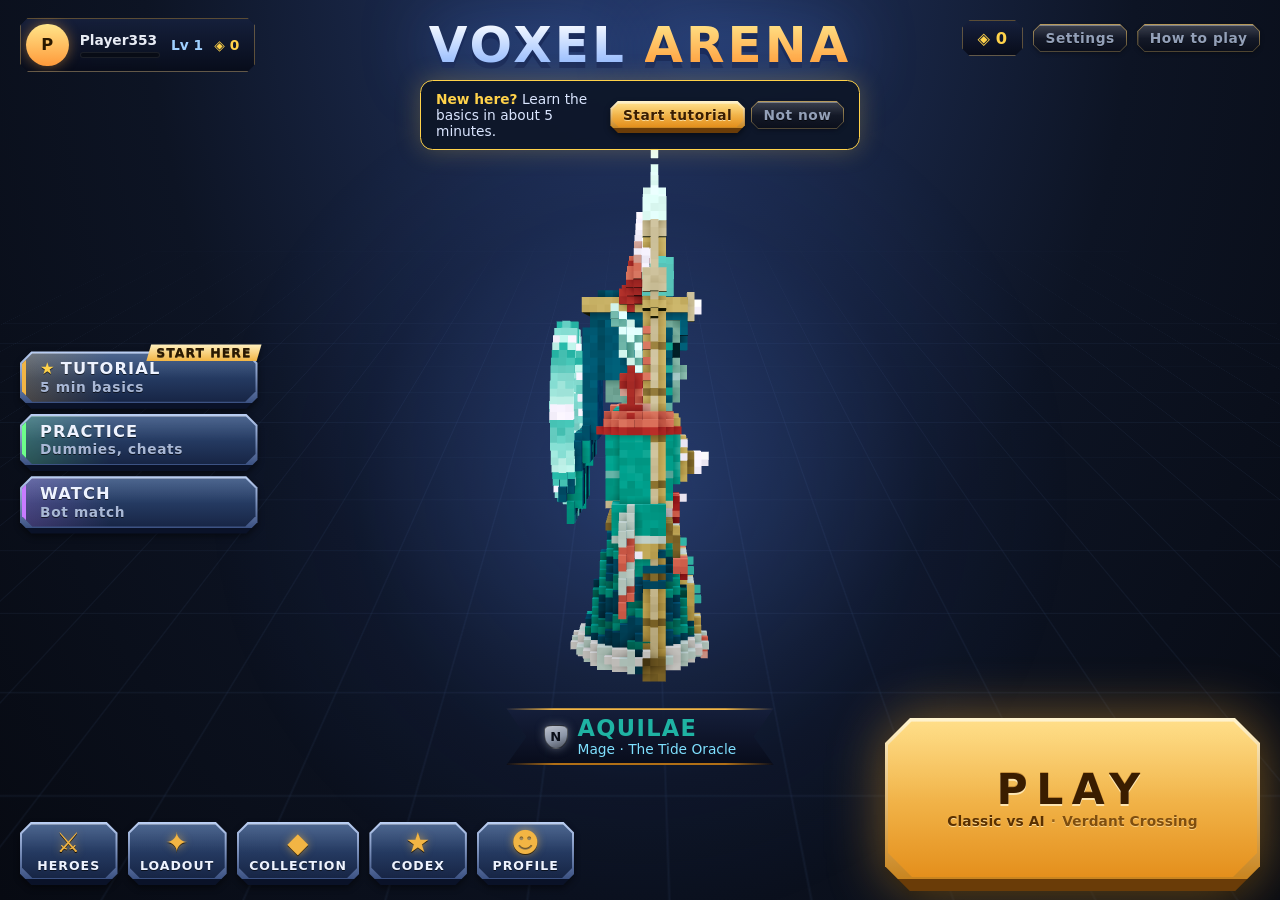
==== commit d81b2dcf: "Voxel Arena play-test build 6 (static web build only)" ====
--- a/index.html
+++ b/index.html
@@ -34,19 +34,19 @@
 
     <link rel="icon" href="data:image/svg+xml,%3Csvg xmlns='http://www.w3.org/2000/svg' viewBox='0 0 16 16'%3E%3Crect width='16' height='16' rx='3' fill='%230b0f1a'/%3E%3Cpath d='M8 2l5 3v6l-5 3-5-3V5z' fill='%234aa8ff'/%3E%3Cpath d='M8 2l5 3-5 3-5-3z' fill='%23bcdcff'/%3E%3C/svg%3E" />
     <style>html,body{touch-action:none;-webkit-user-select:none;user-select:none;-webkit-touch-callout:none;overscroll-behavior:none;-webkit-tap-highlight-color:transparent;-webkit-text-size-adjust:100%;color:#e8ecf5;background:#0b0f1a;width:100%;height:100%;margin:0;padding:0;font-family:system-ui,-apple-system,Segoe UI,Roboto,sans-serif;overflow:hidden}#app{position:fixed;inset:0}</style>
-    <script type="module" crossorigin src="./assets/index-TDdP4K60.js"></script>
+    <script type="module" crossorigin src="./assets/index-CDG_QS3h.js"></script>
     <link rel="modulepreload" crossorigin href="./assets/rolldown-runtime-DK3Fl9T5.js">
-    <link rel="modulepreload" crossorigin href="./assets/quality-B3lZnszi.js">
-    <link rel="modulepreload" crossorigin href="./assets/audio-pWEIKCKy.js">
+    <link rel="modulepreload" crossorigin href="./assets/quality-B_KARPno.js">
+    <link rel="modulepreload" crossorigin href="./assets/audio-DYWP0Y7P.js">
     <link rel="modulepreload" crossorigin href="./assets/haptics-D8iTxJBb.js">
     <link rel="modulepreload" crossorigin href="./assets/math-C2DYnAfD.js">
     <link rel="modulepreload" crossorigin href="./assets/heroes-CVsvZ4hn.js">
     <link rel="modulepreload" crossorigin href="./assets/roles-jaFwKRmq.js">
     <link rel="modulepreload" crossorigin href="./assets/combat-Dp2sqW4P.js">
     <link rel="modulepreload" crossorigin href="./assets/three.core-CWs1dV2C.js">
-    <link rel="modulepreload" crossorigin href="./assets/camera-DnsxRMeu.js">
-    <link rel="modulepreload" crossorigin href="./assets/settings-CdyXPIQE.js">
-    <link rel="modulepreload" crossorigin href="./assets/team-DZ2-Pl8D.js">
+    <link rel="modulepreload" crossorigin href="./assets/vision-yVIXsKSH.js">
+    <link rel="modulepreload" crossorigin href="./assets/settings-DKchYNRK.js">
+    <link rel="modulepreload" crossorigin href="./assets/team-BUvAtsly.js">
     <link rel="modulepreload" crossorigin href="./assets/classic-verdant-C1ceTgFw.js">
     <link rel="modulepreload" crossorigin href="./assets/maps-DLQzFwtK.js">
     <link rel="modulepreload" crossorigin href="./assets/dom-CJAFp_yd.js">
@@ -57,32 +57,32 @@
     <link rel="modulepreload" crossorigin href="./assets/skin-fx-DDsTHapv.js">
     <link rel="modulepreload" crossorigin href="./assets/portraits-RsfmKaAB.js">
     <link rel="modulepreload" crossorigin href="./assets/role-icons-ClbJPdZG.js">
-    <link rel="modulepreload" crossorigin href="./assets/art-CcJOpGcW.js">
-    <link rel="modulepreload" crossorigin href="./assets/mvp-yC5CoBn0.js">
-    <link rel="modulepreload" crossorigin href="./assets/store-BsT67p40.js">
-    <link rel="modulepreload" crossorigin href="./assets/session-B_ReMOrm.js">
+    <link rel="modulepreload" crossorigin href="./assets/art-lI-45ANK.js">
+    <link rel="modulepreload" crossorigin href="./assets/mvp-CYOX5nfJ.js">
+    <link rel="modulepreload" crossorigin href="./assets/store-CFIJ83dW.js">
+    <link rel="modulepreload" crossorigin href="./assets/session-BF4wCOIR.js">
     <link rel="modulepreload" crossorigin href="./assets/preload-helper-CRzLMJPS.js">
     <link rel="modulepreload" crossorigin href="./assets/rating-DvDC0udA.js">
     <link rel="modulepreload" crossorigin href="./assets/result-C8fh3MsL.js">
-    <link rel="modulepreload" crossorigin href="./assets/settings-panel-Czp2fA8-.js">
+    <link rel="modulepreload" crossorigin href="./assets/settings-panel-DA3fFXH0.js">
     <link rel="modulepreload" crossorigin href="./assets/wire-CLjI0-vH.js">
-    <link rel="modulepreload" crossorigin href="./assets/vfx-system-gpTiubZP.js">
+    <link rel="modulepreload" crossorigin href="./assets/vfx-system-C6SJxM_H.js">
     <link rel="modulepreload" crossorigin href="./assets/CopyShader-BEEDdIKK.js">
-    <link rel="modulepreload" crossorigin href="./assets/renderer-CjXby1rQ.js">
+    <link rel="modulepreload" crossorigin href="./assets/renderer-gpUfSuoR.js">
     <link rel="modulepreload" crossorigin href="./assets/combo-tips-X2g9pxL0.js">
     <link rel="modulepreload" crossorigin href="./assets/rng-Bajq1aa5.js">
     <link rel="modulepreload" crossorigin href="./assets/atlas-BsMh1oAP.js">
     <link rel="modulepreload" crossorigin href="./assets/rim-C9JWkLGl.js">
     <link rel="modulepreload" crossorigin href="./assets/attack-button-Dq3ghwpu.js">
     <link rel="modulepreload" crossorigin href="./assets/aim-B3Z6gkpx.js">
-    <link rel="modulepreload" crossorigin href="./assets/minimap-CifV-oOv.js">
-    <link rel="modulepreload" crossorigin href="./assets/sim-DqsfkCpD.js">
-    <link rel="modulepreload" crossorigin href="./assets/loadout-Zmrb31ii.js">
-    <link rel="modulepreload" crossorigin href="./assets/match-Ck1Od4-C.js">
-    <link rel="modulepreload" crossorigin href="./assets/game-BvJ-4TKk.js">
-    <link rel="modulepreload" crossorigin href="./assets/map-picker-DNkUTTJa.js">
-    <link rel="modulepreload" crossorigin href="./assets/loadout-BUxxhFzc.js">
-    <link rel="modulepreload" crossorigin href="./assets/loading-cards-jV7t9CWW.js">
+    <link rel="modulepreload" crossorigin href="./assets/minimap-CA2BZ8M_.js">
+    <link rel="modulepreload" crossorigin href="./assets/sim-BvSaQ3_j.js">
+    <link rel="modulepreload" crossorigin href="./assets/loadout-DuTQjTbk.js">
+    <link rel="modulepreload" crossorigin href="./assets/match-CFYe42ms.js">
+    <link rel="modulepreload" crossorigin href="./assets/game-Dtsv-y1W.js">
+    <link rel="modulepreload" crossorigin href="./assets/map-picker-CMM104WP.js">
+    <link rel="modulepreload" crossorigin href="./assets/loadout-DGkCLITj.js">
+    <link rel="modulepreload" crossorigin href="./assets/loading-cards-B9TSZbHI.js">
     <link rel="modulepreload" crossorigin href="./assets/crest-De3SJTk8.js">
     <link rel="modulepreload" crossorigin href="./assets/protocol-Bw4YY9Dw.js">
     <link rel="modulepreload" crossorigin href="./assets/transports-Cz90TtnN.js">
@@ -91,7 +91,7 @@
     <link rel="stylesheet" crossorigin href="./assets/mvp-c4XQNCgm.css">
     <link rel="stylesheet" crossorigin href="./assets/result-BwHH8DuX.css">
     <link rel="stylesheet" crossorigin href="./assets/settings-panel-9eobOEsE.css">
-    <link rel="stylesheet" crossorigin href="./assets/game-Db1zs_Ie.css">
+    <link rel="stylesheet" crossorigin href="./assets/game-X6CBmigV.css">
     <link rel="stylesheet" crossorigin href="./assets/loadout-3cgSPPwX.css">
     <link rel="stylesheet" crossorigin href="./assets/index-C2M3Hpl6.css">
   </head>
--- a/assets/game-X6CBmigV.css
+++ b/assets/game-X6CBmigV.css
@@ -0,0 +1 @@
+.va-deathcam{left:50%;bottom:calc(104 * var(--u) + var(--safe-b,0px));z-index:13;align-items:center;gap:max(6px, calc(10 * var(--u)));padding:max(5px, calc(7 * var(--u))) max(8px, calc(12 * var(--u)));pointer-events:auto;touch-action:manipulation;--cut:max(6px, calc(10 * var(--u)));clip-path:polygon(var(--cut) 0, calc(100% - var(--cut)) 0, 100% var(--cut), 100% calc(100% - var(--cut)), calc(100% - var(--cut)) 100%, var(--cut) 100%, 0 calc(100% - var(--cut)), 0 var(--cut));box-shadow:inset 0 0 0 1px var(--fa-line,#e2b66061);background:linear-gradient(#16203ceb,#080c1aeb);display:none;position:absolute;transform:translate(-50%)}.va-deathcam.show{display:flex}.va-hud.is-dead:not(.touch) .va-hint{visibility:hidden}.va-hud.touch .va-deathcam{left:calc(12px + var(--safe-l,0px));bottom:calc(8px + var(--safe-b,0px));transform:none}.va-deathcam .dc-lab{font-size:max(10px, calc(12 * var(--u)));letter-spacing:.08em;text-transform:uppercase;color:var(--fa-gold,#f2b544);text-shadow:0 1px 2px #000;white-space:nowrap;font-weight:800}.va-deathcam .dc-row{gap:max(5px, calc(8 * var(--u)));display:flex}.va-deathcam .dc-ally{--s:max(38px, calc(52 * var(--u)));--cut:max(5px, calc(8 * var(--u)));width:var(--s);height:var(--s);cursor:pointer;clip-path:polygon(var(--cut) 0, calc(100% - var(--cut)) 0, 100% var(--cut), 100% calc(100% - var(--cut)), calc(100% - var(--cut)) 100%, var(--cut) 100%, 0 calc(100% - var(--cut)), 0 var(--cut));background:linear-gradient(#bcd0f4,#3b5182);border:0;padding:0;transition:transform 80ms;position:relative}.va-deathcam .dc-ally:active{transform:scale(.94)}.va-deathcam .dc-ally.on{background:linear-gradient(#fff4cf,#f2b544 45%,#b06f16);transform:translateY(-3px)}.va-deathcam .dc-ally.on .pic{inset:3px}.va-deathcam .dc-ally.on .nm{color:#ffd977}.va-deathcam .dc-ally .pic{clip-path:inherit;background:var(--c) center 18% / 135% no-repeat;position:absolute;inset:2px}.va-deathcam .dc-ally.dead .pic{filter:grayscale()brightness(.45)}.va-deathcam .dc-ally .cnt{font-weight:900;font-size:max(13px, calc(18 * var(--u)));color:#fff;text-shadow:0 1px 3px #000,0 0 4px #000;justify-content:center;align-items:center;display:flex;position:absolute;inset:0}.va-deathcam .dc-ally .nm{font-size:max(8px, calc(10 * var(--u)));color:#fff;text-shadow:0 1px 2px #000;text-align:center;white-space:nowrap;text-overflow:ellipsis;padding:0 2px;font-weight:800;position:absolute;bottom:1px;left:0;right:0;overflow:hidden}.va-deathcam .dc-me{font-size:max(11px, calc(13 * var(--u)));padding:max(7px, calc(9 * var(--u))) max(10px, calc(14 * var(--u)));white-space:nowrap;cursor:pointer}.va-laneguide{top:calc(88 * var(--u) + var(--safe-t));transform:translate(-50%, calc(-10 * var(--u))) scale(.96);z-index:4;align-items:center;gap:max(8px, calc(10 * var(--u)));padding:max(5px, calc(6 * var(--u))) max(14px, calc(20 * var(--u))) max(5px, calc(6 * var(--u))) max(5px, calc(6 * var(--u)));pointer-events:none;opacity:0;white-space:nowrap;background:linear-gradient(90deg, color-mix(in srgb, var(--rc,#ffd24a) 22%, #080c18f0), #080c18e0 45%, #080c18cc);border:1.5px solid color-mix(in srgb, var(--rc,#ffd24a) 85%, #fff);max-width:min(92vw,720px);box-shadow:0 0 calc(22 * var(--u)) color-mix(in srgb, var(--rc,#ffd24a) 40%, transparent), 0 calc(4 * var(--u)) calc(14 * var(--u)) #00000080;border-radius:999px;transition:transform .45s cubic-bezier(.2,1.4,.4,1);display:flex;position:absolute;left:50%}.va-laneguide.r{border-color:color-mix(in srgb, var(--rc,#ffd24a) 80%, #ff6a6a)}.va-laneguide.b{border-color:color-mix(in srgb, var(--rc,#ffd24a) 80%, #6aa8ff)}.va-laneguide.show{transform:translate(-50%)scale(1)}.va-laneguide .ic{width:max(32px, calc(42 * var(--u)));height:max(32px, calc(42 * var(--u)));border:2px solid var(--rc,#ffd24a);background:radial-gradient(circle at 40% 35%,#2c3a5c,#0b1020 75%);border-radius:50%;flex:none;justify-content:center;align-items:center;animation:1.4s ease-in-out infinite va-lane-glow;display:flex}.va-laneguide .ic .va-role-ic{width:72%;height:72%}.va-laneguide .tx{flex-direction:column;min-width:0;line-height:1.2;display:flex}.va-laneguide .tx b{font-size:max(13px, calc(16 * var(--u)));letter-spacing:.06em;text-transform:uppercase;color:#fff;text-shadow:0 1px 3px #000;font-weight:900}.va-laneguide .tx b em{color:var(--rc,#ffd24a);text-shadow:0 0 calc(10 * var(--u)) color-mix(in srgb, var(--rc,#ffd24a) 60%, transparent), 0 1px 3px #000;font-style:normal}.va-laneguide .tx small{font-size:max(10px, calc(12 * var(--u)));color:#d6e0f4;text-overflow:ellipsis;overflow:hidden}@keyframes va-lane-glow{50%{box-shadow:0 0 calc(16 * var(--u)) var(--rc,#ffd24a)}}.va-lane-edge{z-index:4;width:calc(50 * var(--u));height:calc(50 * var(--u));margin:calc(-25 * var(--u)) 0 0 calc(-25 * var(--u));transform:rotate(var(--rot,0deg));pointer-events:none;filter:drop-shadow(0 0 calc(8 * var(--u)) var(--rc,#ffd24a)) drop-shadow(0 1px 2px #000);display:none;position:absolute}.va-lane-edge i{margin-left:calc(-16 * var(--u));border-left:calc(16 * var(--u)) solid transparent;border-right:calc(16 * var(--u)) solid transparent;border-bottom:calc(30 * var(--u)) solid #ffd24a;animation:.7s ease-in-out infinite va-lane-bob;position:absolute;top:0;left:50%}.va-lane-edge i:after{content:"";left:calc(-7 * var(--u));top:calc(14 * var(--u));border-left:calc(7 * var(--u)) solid transparent;border-right:calc(7 * var(--u)) solid transparent;border-bottom:calc(12 * var(--u)) solid var(--rc,#ffd24a);position:absolute}@keyframes va-lane-bob{50%{transform:translateY(calc(-7 * var(--u)))}}@media (max-height:460px){.va-laneguide{top:calc(60 * var(--u) + 24px + var(--safe-t));gap:6px;max-width:min(56vw,520px);padding:3px 12px 3px 3px}.va-laneguide .ic{width:30px;height:30px}.va-laneguide .tx b{font-size:12px}.va-laneguide .tx small{white-space:normal;max-height:2.4em;font-size:10px}}.va-feed .row.note{color:#dff5d8;border-right-color:#6fdc6a}.va-feed .row.note .va-role-ic{margin-right:2px}
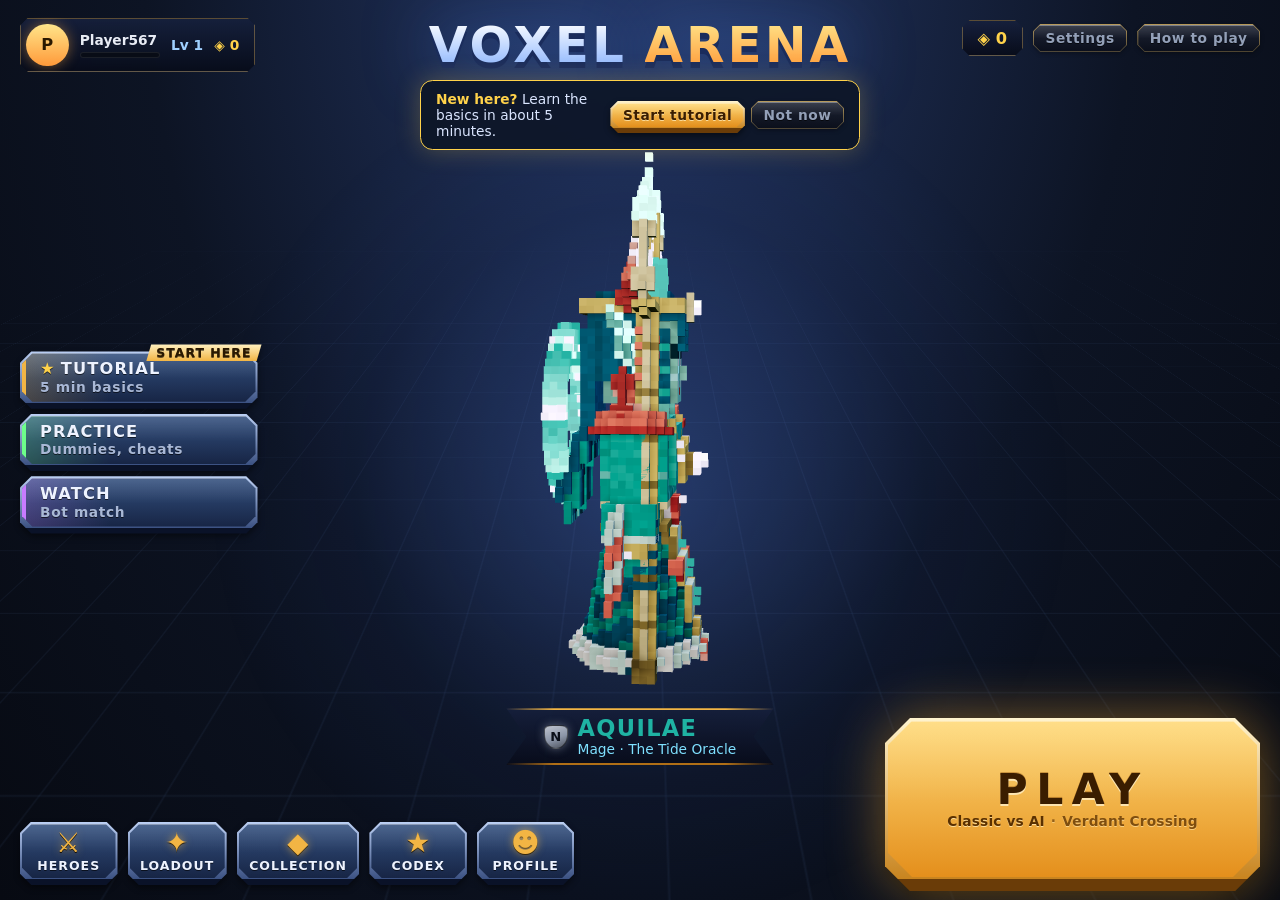
==== commit 01efd0f5: "Voxel Arena play-test build 7 (static web build only) Version 0.6.0. Controls recalibrated on the ow" ====
--- a/index.html
+++ b/index.html
@@ -34,66 +34,72 @@
 
     <link rel="icon" href="data:image/svg+xml,%3Csvg xmlns='http://www.w3.org/2000/svg' viewBox='0 0 16 16'%3E%3Crect width='16' height='16' rx='3' fill='%230b0f1a'/%3E%3Cpath d='M8 2l5 3v6l-5 3-5-3V5z' fill='%234aa8ff'/%3E%3Cpath d='M8 2l5 3-5 3-5-3z' fill='%23bcdcff'/%3E%3C/svg%3E" />
     <style>html,body{touch-action:none;-webkit-user-select:none;user-select:none;-webkit-touch-callout:none;overscroll-behavior:none;-webkit-tap-highlight-color:transparent;-webkit-text-size-adjust:100%;color:#e8ecf5;background:#0b0f1a;width:100%;height:100%;margin:0;padding:0;font-family:system-ui,-apple-system,Segoe UI,Roboto,sans-serif;overflow:hidden}#app{position:fixed;inset:0}</style>
-    <script type="module" crossorigin src="./assets/index-CDG_QS3h.js"></script>
+    <script type="module" crossorigin src="./assets/index-CbcVxp23.js"></script>
     <link rel="modulepreload" crossorigin href="./assets/rolldown-runtime-DK3Fl9T5.js">
     <link rel="modulepreload" crossorigin href="./assets/quality-B_KARPno.js">
     <link rel="modulepreload" crossorigin href="./assets/audio-DYWP0Y7P.js">
     <link rel="modulepreload" crossorigin href="./assets/haptics-D8iTxJBb.js">
     <link rel="modulepreload" crossorigin href="./assets/math-C2DYnAfD.js">
-    <link rel="modulepreload" crossorigin href="./assets/heroes-CVsvZ4hn.js">
+    <link rel="modulepreload" crossorigin href="./assets/heroes-B09Oz1yi.js">
+    <link rel="modulepreload" crossorigin href="./assets/settings-D1y0TbiC.js">
     <link rel="modulepreload" crossorigin href="./assets/roles-jaFwKRmq.js">
-    <link rel="modulepreload" crossorigin href="./assets/combat-Dp2sqW4P.js">
+    <link rel="modulepreload" crossorigin href="./assets/combat-ClufnJ6u.js">
+    <link rel="modulepreload" crossorigin href="./assets/snapshot-B8tgAmzB.js">
     <link rel="modulepreload" crossorigin href="./assets/three.core-CWs1dV2C.js">
-    <link rel="modulepreload" crossorigin href="./assets/vision-yVIXsKSH.js">
-    <link rel="modulepreload" crossorigin href="./assets/settings-DKchYNRK.js">
-    <link rel="modulepreload" crossorigin href="./assets/team-BUvAtsly.js">
-    <link rel="modulepreload" crossorigin href="./assets/classic-verdant-C1ceTgFw.js">
-    <link rel="modulepreload" crossorigin href="./assets/maps-DLQzFwtK.js">
+    <link rel="modulepreload" crossorigin href="./assets/vision-Cdrs9GyC.js">
+    <link rel="modulepreload" crossorigin href="./assets/team-XgOWlGrG.js">
+    <link rel="modulepreload" crossorigin href="./assets/classic-verdant-Lkv1JLes.js">
+    <link rel="modulepreload" crossorigin href="./assets/maps--PBv0gJZ.js">
     <link rel="modulepreload" crossorigin href="./assets/dom-CJAFp_yd.js">
     <link rel="modulepreload" crossorigin href="./assets/common-DgIBcN3F.js">
-    <link rel="modulepreload" crossorigin href="./assets/animation-Cpp9miNz.js">
-    <link rel="modulepreload" crossorigin href="./assets/collection-3FUdAeb_.js">
-    <link rel="modulepreload" crossorigin href="./assets/loadout-PIkmR_EP.js">
-    <link rel="modulepreload" crossorigin href="./assets/skin-fx-DDsTHapv.js">
-    <link rel="modulepreload" crossorigin href="./assets/portraits-RsfmKaAB.js">
+    <link rel="modulepreload" crossorigin href="./assets/skins-C7ypQNHh.js">
+    <link rel="modulepreload" crossorigin href="./assets/collection-BUwS5KgS.js">
+    <link rel="modulepreload" crossorigin href="./assets/loadout-7Sjo2etQ.js">
+    <link rel="modulepreload" crossorigin href="./assets/animation-PNFDEiyR.js">
+    <link rel="modulepreload" crossorigin href="./assets/skin-fx-Ct5H9lUt.js">
+    <link rel="modulepreload" crossorigin href="./assets/portraits-V2pog5R4.js">
     <link rel="modulepreload" crossorigin href="./assets/role-icons-ClbJPdZG.js">
-    <link rel="modulepreload" crossorigin href="./assets/art-lI-45ANK.js">
-    <link rel="modulepreload" crossorigin href="./assets/mvp-CYOX5nfJ.js">
-    <link rel="modulepreload" crossorigin href="./assets/store-CFIJ83dW.js">
-    <link rel="modulepreload" crossorigin href="./assets/session-BF4wCOIR.js">
+    <link rel="modulepreload" crossorigin href="./assets/art-CQYyhQI3.js">
+    <link rel="modulepreload" crossorigin href="./assets/mvp-DCpki8Xs.js">
+    <link rel="modulepreload" crossorigin href="./assets/store-BgDdhR4o.js">
+    <link rel="modulepreload" crossorigin href="./assets/session-Dq7czlAh.js">
     <link rel="modulepreload" crossorigin href="./assets/preload-helper-CRzLMJPS.js">
     <link rel="modulepreload" crossorigin href="./assets/rating-DvDC0udA.js">
-    <link rel="modulepreload" crossorigin href="./assets/result-C8fh3MsL.js">
-    <link rel="modulepreload" crossorigin href="./assets/settings-panel-DA3fFXH0.js">
+    <link rel="modulepreload" crossorigin href="./assets/result-C9JWvxC_.js">
+    <link rel="modulepreload" crossorigin href="./assets/settings-panel-C1NaJ3QW.js">
     <link rel="modulepreload" crossorigin href="./assets/wire-CLjI0-vH.js">
-    <link rel="modulepreload" crossorigin href="./assets/vfx-system-C6SJxM_H.js">
+    <link rel="modulepreload" crossorigin href="./assets/attack-VgjmVPhh.js">
+    <link rel="modulepreload" crossorigin href="./assets/vfx-system--g8L7j0B.js">
     <link rel="modulepreload" crossorigin href="./assets/CopyShader-BEEDdIKK.js">
-    <link rel="modulepreload" crossorigin href="./assets/renderer-gpUfSuoR.js">
-    <link rel="modulepreload" crossorigin href="./assets/combo-tips-X2g9pxL0.js">
+    <link rel="modulepreload" crossorigin href="./assets/renderer-CfxxM1NM.js">
     <link rel="modulepreload" crossorigin href="./assets/rng-Bajq1aa5.js">
     <link rel="modulepreload" crossorigin href="./assets/atlas-BsMh1oAP.js">
     <link rel="modulepreload" crossorigin href="./assets/rim-C9JWkLGl.js">
-    <link rel="modulepreload" crossorigin href="./assets/attack-button-Dq3ghwpu.js">
-    <link rel="modulepreload" crossorigin href="./assets/aim-B3Z6gkpx.js">
-    <link rel="modulepreload" crossorigin href="./assets/minimap-CA2BZ8M_.js">
-    <link rel="modulepreload" crossorigin href="./assets/sim-BvSaQ3_j.js">
-    <link rel="modulepreload" crossorigin href="./assets/loadout-DuTQjTbk.js">
-    <link rel="modulepreload" crossorigin href="./assets/match-CFYe42ms.js">
-    <link rel="modulepreload" crossorigin href="./assets/game-Dtsv-y1W.js">
-    <link rel="modulepreload" crossorigin href="./assets/map-picker-CMM104WP.js">
-    <link rel="modulepreload" crossorigin href="./assets/loadout-DGkCLITj.js">
-    <link rel="modulepreload" crossorigin href="./assets/loading-cards-B9TSZbHI.js">
-    <link rel="modulepreload" crossorigin href="./assets/crest-De3SJTk8.js">
+    <link rel="modulepreload" crossorigin href="./assets/attack-button-ByifleZL.js">
+    <link rel="modulepreload" crossorigin href="./assets/combo-tips-DAmAdJCt.js">
+    <link rel="modulepreload" crossorigin href="./assets/minimap-BQ1z8bf9.js">
+    <link rel="modulepreload" crossorigin href="./assets/sim-D_vRxFlF.js">
+    <link rel="modulepreload" crossorigin href="./assets/loadout-CEBTqosa.js">
+    <link rel="modulepreload" crossorigin href="./assets/match-BIH0ut0I.js">
+    <link rel="modulepreload" crossorigin href="./assets/game-DXUjAItf.js">
+    <link rel="modulepreload" crossorigin href="./assets/map-picker-B4HL_EDt.js">
+    <link rel="modulepreload" crossorigin href="./assets/loadout-RBXE8jco.js">
+    <link rel="modulepreload" crossorigin href="./assets/crest-BBhseugY.js">
+    <link rel="modulepreload" crossorigin href="./assets/season-DoD83WHL.js">
+    <link rel="modulepreload" crossorigin href="./assets/ranked-view-CR-3sS2D.js">
+    <link rel="modulepreload" crossorigin href="./assets/promo-anim-B6NsdDsM.js">
+    <link rel="modulepreload" crossorigin href="./assets/loading-cards-CWOlOKFH.js">
     <link rel="modulepreload" crossorigin href="./assets/protocol-Bw4YY9Dw.js">
     <link rel="modulepreload" crossorigin href="./assets/transports-Cz90TtnN.js">
     <link rel="stylesheet" crossorigin href="./assets/common-CYelmCri.css">
-    <link rel="stylesheet" crossorigin href="./assets/art-nPF206si.css">
-    <link rel="stylesheet" crossorigin href="./assets/mvp-c4XQNCgm.css">
+    <link rel="stylesheet" crossorigin href="./assets/art-DIDEp8Na.css">
+    <link rel="stylesheet" crossorigin href="./assets/mvp-BYBXcgdb.css">
     <link rel="stylesheet" crossorigin href="./assets/result-BwHH8DuX.css">
     <link rel="stylesheet" crossorigin href="./assets/settings-panel-9eobOEsE.css">
     <link rel="stylesheet" crossorigin href="./assets/game-X6CBmigV.css">
     <link rel="stylesheet" crossorigin href="./assets/loadout-3cgSPPwX.css">
-    <link rel="stylesheet" crossorigin href="./assets/index-C2M3Hpl6.css">
+    <link rel="stylesheet" crossorigin href="./assets/loading-cards-CaAIleab.css">
+    <link rel="stylesheet" crossorigin href="./assets/index-W--dxaTf.css">
   </head>
   <body>
     <div id="app"></div>
--- a/assets/art-DIDEp8Na.css
+++ b/assets/art-DIDEp8Na.css
@@ -0,0 +1 @@
+.sp-art{background:linear-gradient(180deg, var(--sp-top,#1a2540), var(--sp-mid,#2a3a66) 58%, var(--sp-low,#4a5a8a));position:absolute;inset:0;overflow:hidden}.sp-art:before{content:attr(data-glyph);color:var(--sp-rim,#fff);opacity:.16;pointer-events:none;font-size:min(46%,30vh);line-height:1;transition:opacity .3s;position:absolute;top:46%;left:50%;transform:translate(-50%,-50%)}.sp-art[data-state=ready]:before{opacity:0}.sp-art[data-state=loading]:after{content:"";background:linear-gradient(105deg,#0000 30%,#ffffff1f 50%,#0000 70%) 0 0/250% 100%;animation:1.3s linear infinite sp-shimmer;position:absolute;inset:0}.sp-img{object-fit:cover;object-position:var(--sp-pos,50% 28%);-webkit-user-select:none;user-select:none;-webkit-user-drag:none;width:100%;height:100%;animation:.28s ease-out sp-fade;display:block;position:absolute;inset:0}@keyframes sp-fade{0%{opacity:0}}@keyframes sp-shimmer{0%{background-position:120% 0}to{background-position:-120% 0}}.sp-viewer,.sp-lcard,.sp-mvp-art,.sp-gal-cell{container-type:inline-size}.sp-title{padding:max(10px, calc(14 * var(--u)));padding-top:max(36px, calc(44 * var(--u)));justify-content:flex-end;gap:calc(2 * var(--u));pointer-events:none;text-shadow:0 calc(2 * var(--u)) calc(6 * var(--u)) #000000d9;flex-direction:column;display:flex;position:absolute;inset:0}.sp-badges{align-items:center;gap:calc(5 * var(--u));flex-wrap:wrap;display:flex}.sp-role{--rc:#fff;align-items:center;gap:calc(5 * var(--u));padding:calc(2 * var(--u)) max(8px, calc(11 * var(--u))) calc(2 * var(--u)) calc(6 * var(--u));border:1px solid var(--rc);color:var(--rc);font-size:max(9px, calc(11 * var(--u)));font-size:clamp(8px, 3.2cqw, calc(12 * var(--u)));letter-spacing:.12em;text-transform:uppercase;text-shadow:none;background:#060a14c7;border-radius:999px;font-weight:800;display:inline-flex}.sp-role i{font-size:1.25em;font-style:normal;line-height:1}.sp-skintag{left:max(10px, calc(14 * var(--u)));top:max(8px, calc(11 * var(--u)));align-items:center;gap:calc(6 * var(--u));max-width:70%;padding:calc(2 * var(--u)) max(9px, calc(12 * var(--u))) calc(2 * var(--u)) calc(4 * var(--u));color:#ffe08a;font-size:max(9px, calc(11 * var(--u)));font-size:clamp(8px, 3.2cqw, calc(12 * var(--u)));letter-spacing:.08em;text-transform:uppercase;text-shadow:none;white-space:nowrap;text-overflow:ellipsis;background:#060a14c7;border:1px solid #ffe08ab3;border-radius:999px;font-weight:800;display:inline-flex;position:absolute;overflow:hidden}.sp-skintag i{border:1px solid #ffffff80;border-radius:50%;flex:none;width:1.5em;height:1.5em}.sp-atk,.sp-skin{font-size:max(9px, calc(11 * var(--u)));font-size:clamp(8px, 3.2cqw, calc(12 * var(--u)));letter-spacing:.1em;text-transform:uppercase;color:#cfd8ee;opacity:.85;font-weight:700}.sp-skin{color:#ffe08a;opacity:1}.sp-name{font-size:max(22px, calc(40 * var(--u)));font-size:clamp(18px, 8.6cqw, calc(46 * var(--u)));white-space:nowrap;letter-spacing:.02em;text-transform:uppercase;color:#fff;-webkit-text-stroke:calc(1 * var(--u)) #04070e80;max-width:100%;font-style:italic;font-weight:900;line-height:1}.sp-name:after{content:"";width:min(70%, calc(180 * var(--u)));height:max(2px, calc(3 * var(--u)));margin-top:calc(3 * var(--u));background:linear-gradient(90deg, var(--c,#fff), transparent);display:block}.sp-epithet{font-size:max(10px, calc(12 * var(--u)));font-size:clamp(9px, 3.6cqw, calc(14 * var(--u)));text-overflow:ellipsis;white-space:nowrap;color:#e1e8f8;text-transform:capitalize;max-width:100%;font-style:italic;font-weight:600;overflow:hidden}.va-detail .viewbox.has-splash{border:1px solid var(--edge);height:clamp(190px,43vh,470px);background:#0a0f1c!important}.sp-viewer{position:absolute;inset:0}.sp-viewer .sp-live{background:radial-gradient(circle at 50% 75%,#78a0ff47,#080c18e6 70%);position:absolute;inset:0}.sp-viewer .sp-live[hidden],.sp-viewer.live .sp-art,.sp-viewer.live .sp-title-host{display:none}.sp-3d{top:calc(8 * var(--u));right:calc(8 * var(--u));z-index:3;pointer-events:auto;cursor:pointer;border:1px solid var(--edge-strong);color:var(--text);padding:calc(3 * var(--u)) max(10px, calc(12 * var(--u)));font:inherit;font-size:var(--fs-s);letter-spacing:.08em;touch-action:manipulation;background:#060a14b8;border-radius:999px;font-weight:800;position:absolute}.sp-3d:hover{filter:brightness(1.25)}.sp-3d[hidden],.va-detail .viewbox.has-splash+.nm,.va-detail .viewbox.has-splash+.nm+.ti{display:none}@media (max-height:460px){.va-detail .viewbox.has-splash{height:clamp(100px,44vh,190px)}.sp-epithet{display:none}}.sp-load{z-index:80;gap:max(6px, calc(10 * var(--u)));padding:max(8px, calc(16 * var(--u))) calc(max(10px, 18 * var(--u)) + var(--safe-r)) max(8px, calc(14 * var(--u))) calc(max(10px, 18 * var(--u)) + var(--safe-l));flex-direction:column;display:flex}.sp-load.leaving{opacity:0;transition:opacity .35s}.sp-load-head{flex:none;justify-content:space-between;align-items:baseline;gap:12px;display:flex;position:relative}.sp-load-head h1{font-size:max(15px, calc(24 * var(--u)));letter-spacing:.14em;text-transform:uppercase;margin:0;font-style:italic;font-weight:900}.sp-load-head .map{color:var(--muted);font-size:var(--fs-m);letter-spacing:.06em;font-weight:700}.sp-rows{gap:max(3px, calc(5 * var(--u)));flex:auto;grid-template-rows:1fr auto 1fr;min-height:0;display:grid;position:relative}.sp-row{gap:max(5px, calc(10 * var(--u)));grid-template-columns:repeat(5,minmax(0,1fr));min-height:0;display:grid}.sp-vs{color:#ffe08a;font-style:italic;font-weight:900;font-size:var(--fs-l);letter-spacing:.2em;justify-content:center;align-items:center;gap:12px;line-height:1;display:flex}.sp-vs:before,.sp-vs:after{content:"";background:linear-gradient(90deg,#0000,#ffe08a80);flex:1;height:1px}.sp-vs:after{transform:scaleX(-1)}.sp-lcard{--tc:#4aa8ff;border-radius:calc(10 * var(--u));border:max(1.5px, calc(2 * var(--u))) solid color-mix(in srgb, var(--tc) 70%, #000);min-height:0;box-shadow:0 calc(6 * var(--u)) calc(18 * var(--u)) #0000008c;animation:.5s cubic-bezier(.2,.8,.3,1) both sp-card-in;animation-delay:calc(var(--i,0) * 55ms);background:#0a0f1c;position:relative;overflow:hidden}.sp-lcard.red{--tc:#ff5a5a}.sp-lcard.me{box-shadow:0 0 calc(22 * var(--u)) #ffd24a80, 0 calc(6 * var(--u)) calc(18 * var(--u)) #0000008c;border-color:#ffd24a}.sp-lcard.frame{box-shadow:inset 0 0 0 max(1px, calc(1.5 * var(--u))) #fff0b4bf, 0 0 calc(24 * var(--u)) #ffd24a8c, 0 calc(6 * var(--u)) calc(18 * var(--u)) #0000008c;border-color:#ffe08a}@keyframes sp-card-in{0%{opacity:0;transform:translateY(calc(14 * var(--u))) scale(.97)}}.sp-lcard .sp-art{--sp-pos:50% 22%}.sp-lcard .sp-img{transform-origin:50% 30%;transform:scale(1.1)}.sp-lcard:after{content:"";pointer-events:none;background:linear-gradient(#00000059,#0000 22% 48%,#04070eeb 100%);position:absolute;inset:0}.sp-lc-role{z-index:2;left:calc(5 * var(--u));top:calc(5 * var(--u));width:max(16px, calc(22 * var(--u)));height:max(16px, calc(22 * var(--u)));border:1px solid var(--rc,#fff);color:var(--rc,#fff);font-size:max(9px, calc(13 * var(--u)));background:#060a14c7;border-radius:50%;justify-content:center;align-items:center;line-height:1;display:flex;position:absolute}.sp-lc-mb{z-index:2;right:calc(5 * var(--u));top:calc(5 * var(--u));position:absolute}.sp-lc-you{z-index:2;padding:calc(1 * var(--u)) max(8px, calc(12 * var(--u)));border-radius:0 0 calc(8 * var(--u)) calc(8 * var(--u));color:#2a1800;font-size:max(8px, calc(10 * var(--u)));letter-spacing:.14em;background:linear-gradient(#ffe58a,#ffb83a);font-weight:900;position:absolute;top:0;left:50%;transform:translate(-50%)}.sp-lc-info{z-index:2;left:0;right:0;bottom:max(14px, calc(19 * var(--u)));padding:0 max(5px, calc(8 * var(--u)));gap:calc(1 * var(--u));text-shadow:0 1px calc(4 * var(--u)) #000000f2;flex-direction:column;display:flex;position:absolute}.sp-lc-hero{font-size:max(12px, calc(22 * var(--u)));text-transform:uppercase;color:#fff;text-overflow:ellipsis;white-space:nowrap;font-style:italic;font-weight:900;line-height:1.02;overflow:hidden}.sp-lc-player{font-size:max(9px, calc(12 * var(--u)));color:#cfd8ee;text-overflow:ellipsis;white-space:nowrap;font-weight:700;overflow:hidden}.sp-lcard.me .sp-lc-player{color:#ffe08a}.sp-lc-kit{align-items:center;gap:calc(4 * var(--u));margin-top:calc(2 * var(--u));min-width:0;display:flex}.sp-lc-kit i{width:max(14px, calc(20 * var(--u)));height:max(14px, calc(20 * var(--u)));border-radius:calc(5 * var(--u));border:1px solid var(--kc,var(--edge));color:var(--kc,#fff);font-style:normal;font-size:max(8px, calc(12 * var(--u)));text-shadow:none;background:#060a14cc;flex:none;justify-content:center;align-items:center;line-height:1;display:flex}.sp-lc-kit em{font-style:normal;font-size:max(8px, calc(10 * var(--u)));letter-spacing:.06em;text-transform:uppercase;color:#ffe08a;text-overflow:ellipsis;white-space:nowrap;min-width:0;font-weight:800;overflow:hidden}.sp-lc-rank{align-self:flex-start;align-items:center;gap:calc(3 * var(--u));margin-top:calc(2 * var(--u));padding:calc(1 * var(--u)) max(5px, calc(7 * var(--u))) calc(1 * var(--u)) calc(1 * var(--u));color:#dfe8ff;min-width:0;max-width:100%;font-size:max(8px, calc(10 * var(--u)));letter-spacing:.04em;text-shadow:0 1px calc(3 * var(--u)) #000000f2;background:#060a14c7;border:1px solid #cfd8f047;border-radius:999px;font-weight:800;display:inline-flex}.sp-lc-rank img{width:max(20px, calc(26 * var(--u)));height:max(20px, calc(26 * var(--u)));image-rendering:pixelated;filter:drop-shadow(0 1px 2px #000c);flex:none}.sp-lc-rank i.none{width:max(20px, calc(26 * var(--u)));height:max(20px, calc(26 * var(--u)));color:#cfd8f0;border:1px dashed #cfd8f099;border-radius:4px;flex:none;justify-content:center;align-items:center;font-style:normal;display:flex}.sp-lc-rank b{text-overflow:ellipsis;white-space:nowrap;min-width:0;overflow:hidden}.sp-lc-rank.practice{color:#cfd8f0}.sp-lc-rank.practice img{opacity:.92}.sp-lc-prog{z-index:2;height:max(11px, calc(15 * var(--u)));background:#04070ee6;position:absolute;bottom:0;left:0;right:0}.sp-lc-prog>div{background:linear-gradient(90deg, color-mix(in srgb, var(--tc) 65%, #000), var(--tc));width:0;height:100%;transition:width .18s linear}.sp-lc-prog span{font-size:max(8px, calc(10 * var(--u)));letter-spacing:.06em;color:#fff;text-shadow:0 1px 2px #000;justify-content:center;align-items:center;font-weight:800;display:flex;position:absolute;inset:0}.sp-load-foot{align-items:center;gap:max(10px, calc(20 * var(--u)));flex:none;grid-template-columns:minmax(0,1fr) minmax(0,1.4fr);display:grid;position:relative}.sp-load-foot .tip{color:#c5cfe4;font-size:var(--fs-m);line-height:1.35}.sp-load-foot .bar{gap:calc(4 * var(--u));flex-direction:column;display:flex}.sp-load-foot .msg{color:var(--muted);font-size:var(--fs-s)}.sp-load-foot .va-bar.load{height:calc(10 * var(--u));min-height:7px}.sp-load-foot .va-bar.load>div{background:linear-gradient(90deg,#4a8bff,#7fe0ff);transition:width .2s}@media (max-height:460px){.sp-load-foot .tip{display:none}.sp-load-foot{grid-template-columns:1fr}.sp-lc-hero{font-size:max(11px, calc(17 * var(--u)))}.sp-lc-kit em{display:none}}.sp-load.solo{justify-content:center;align-items:center}.sp-solo{width:min(90vw, calc(800 * var(--u)));align-items:stretch;gap:max(10px, calc(20 * var(--u)));display:flex;position:relative}.sp-solo .sp-lcard{flex:0 0 min(46%, calc(340 * var(--u)));aspect-ratio:3/4}.sp-solo .side{justify-content:center;gap:max(8px, calc(12 * var(--u)));flex-direction:column;flex:1;min-width:0;display:flex}.sp-solo .who{font-size:var(--fs-xl);text-transform:uppercase;font-style:italic;font-weight:900}@media (max-height:460px){.sp-solo .sp-lcard{flex-basis:auto;height:calc(100vh - 90px);max-height:270px}}.sp-mvp{--tc:#4aa8ff;gap:max(10px, calc(18 * var(--u)));padding:max(8px, calc(12 * var(--u)));border-radius:calc(12 * var(--u));border:1px solid color-mix(in srgb, var(--tc) 55%, transparent);background:linear-gradient(110deg, color-mix(in srgb, var(--tc) 22%, #0a0f1c), #080c1699 70%);flex:none;grid-template-columns:minmax(0,clamp(150px,34%,340px)) minmax(0,1fr);display:grid;position:relative;overflow:hidden}.sp-mvp.t1{--tc:#ff5a5a}.sp-mvp-art{aspect-ratio:1;border-radius:calc(10 * var(--u));border:max(1.5px, calc(2 * var(--u))) solid #ffd24a;box-shadow:0 0 calc(26 * var(--u)) #ffd24a73;position:relative;overflow:hidden}.sp-mvp-art .sp-art{--sp-pos:50% 24%}.sp-mvp-ribbon{z-index:3;left:0;top:calc(10 * var(--u));padding:calc(2 * var(--u)) max(12px, calc(18 * var(--u))) calc(2 * var(--u)) max(8px, calc(12 * var(--u)));color:#2a1800;letter-spacing:.16em;font-style:italic;font-weight:900;font-size:max(13px, calc(22 * var(--u)));clip-path:polygon(0 0,100% 0,calc(100% - 12px) 50%,100% 100%,0 100%);background:linear-gradient(90deg,#ffe58a,#ffb12a);position:absolute;box-shadow:0 2px 8px #00000080}.sp-mvp-art .sp-skintag{left:auto;right:max(8px, calc(11 * var(--u)))}.sp-mvp-art .sp-title{left:max(8px, calc(10 * var(--u)));right:max(8px, calc(10 * var(--u)));bottom:max(6px, calc(9 * var(--u)))}.sp-mvp-art:after{content:"";pointer-events:none;z-index:1;background:linear-gradient(#0000 55%,#04070ecc);position:absolute;inset:0}.sp-mvp-art .sp-title{z-index:2}.sp-mvp-side{justify-content:center;gap:max(6px, calc(10 * var(--u)));flex-direction:column;min-width:0;display:flex}.sp-mvp-who{flex-wrap:wrap;align-items:baseline;gap:4px 12px;display:flex}.sp-mvp-who b{font-size:var(--fs-l);font-weight:900}.sp-mvp-who small{color:var(--muted);font-size:var(--fs-s)}.sp-mvp-who .you{color:#2a1800;font-weight:900;font-size:max(8px, calc(10 * var(--u)));letter-spacing:.12em;padding:1px calc(7 * var(--u));background:#ffd24a;border-radius:999px}.sp-mvp-kda{align-items:baseline;gap:calc(8 * var(--u));font-weight:900;font-size:max(26px, calc(54 * var(--u)));letter-spacing:.02em;text-shadow:0 0 calc(20 * var(--u)) #ffd24a59;line-height:1;display:flex}.sp-mvp-kda s{color:var(--muted);font-size:.6em;font-weight:400;text-decoration:none}.sp-mvp-kda small{margin-left:calc(6 * var(--u));font-size:var(--fs-m);color:var(--gold);letter-spacing:.04em;font-weight:700}.sp-mvp-tiles{gap:max(4px, calc(8 * var(--u)));grid-template-columns:repeat(4,minmax(0,1fr));display:grid}.sp-mvp-tile{padding:calc(5 * var(--u)) calc(8 * var(--u));border-radius:calc(8 * var(--u));border:1px solid var(--edge);background:#060a1499;flex-direction:column;gap:1px;min-width:0;display:flex}.sp-mvp-tile small{color:var(--muted);font-size:max(8px, calc(10 * var(--u)));letter-spacing:.1em;text-transform:uppercase;font-weight:700}.sp-mvp-tile b{font-size:var(--fs-l);font-variant-numeric:tabular-nums;white-space:nowrap}@media (max-width:640px),(max-height:460px){.sp-mvp{grid-template-columns:minmax(0,clamp(110px,30%,190px)) minmax(0,1fr)}.sp-mvp-tiles{grid-template-columns:repeat(2,minmax(0,1fr))}.sp-mvp-art .sp-epithet,.sp-mvp-art .sp-atk{display:none}.sp-mvp-ribbon{font-size:max(11px, calc(16 * var(--u)))}}.sp-gal{color:var(--text);pointer-events:auto;z-index:90;background:#070a12;padding:16px;font-family:system-ui,sans-serif;position:absolute;inset:0;overflow:auto}.sp-gal h1{margin:0 0 8px;font-size:18px}.sp-gal nav{flex-wrap:wrap;gap:8px;margin-bottom:12px;display:flex}.sp-gal nav a{color:#9fd0ff;border:1px solid var(--edge);border-radius:999px;padding:3px 12px;font-size:13px;text-decoration:none}.sp-gal-grid{grid-template-columns:repeat(auto-fill,minmax(260px,1fr));gap:12px;display:grid}.sp-gal-cell{aspect-ratio:1;border:1px solid var(--edge);border-radius:10px;position:relative;overflow:hidden}.sp-gal-cell .id{z-index:5;background:#0009;border-radius:6px;padding:1px 6px;font-size:11px;position:absolute;top:6px;right:6px}@media (prefers-reduced-motion:reduce){.sp-lcard,.sp-img,.sp-art[data-state=loading]:after{animation:none}}
--- a/assets/mvp-BYBXcgdb.css
+++ b/assets/mvp-BYBXcgdb.css
@@ -0,0 +1 @@
+.va-role-ic{vertical-align:middle;filter:drop-shadow(0 1px 1px #0000008c);flex:none;display:inline-block}.va-role-badge{width:max(16px, calc(20 * var(--u)));height:max(16px, calc(20 * var(--u)));border:1.5px solid var(--rc,#ffd24a);box-shadow:0 0 0 1px #0009, 0 0 6px color-mix(in srgb, var(--rc,#ffd24a) 45%, transparent);background:radial-gradient(circle at 40% 35%,#2a3550,#0c1222);border-radius:50%;flex:none;justify-content:center;align-items:center;display:inline-flex}.va-role-badge .va-role-ic{width:72%;height:72%}.va-role-tag{background:color-mix(in srgb, var(--rc,#ffd24a) 18%, #0c1222);border:1px solid color-mix(in srgb, var(--rc,#ffd24a) 70%, transparent);color:var(--rc,#ffd24a);font-size:var(--fs-s);white-space:nowrap;border-radius:999px;align-items:center;gap:4px;padding:1px 7px 1px 3px;font-weight:800;line-height:1.4;display:inline-flex}.va-role-tag b{font-weight:800}.va-lanes{pointer-events:auto;flex-direction:column;gap:5px;width:100%;display:flex}.va-lanes .lane-head{align-items:baseline;gap:8px;min-width:0;display:flex}.va-lanes .lane-head b{font-size:var(--fs-s);color:var(--gold);text-transform:uppercase;letter-spacing:.06em;flex:none}.va-lanes .lane-head b em{font-style:normal}.va-lanes .lane-head small{color:var(--muted);font-size:max(9px, calc(10 * var(--u)));white-space:nowrap;text-overflow:ellipsis;overflow:hidden}.va-lanes .lane-row{gap:max(3px, calc(5 * var(--u)));flex-wrap:wrap;display:flex}.va-lanes .lane-chip{min-width:max(44px, calc(52 * var(--u)));cursor:pointer;touch-action:manipulation;padding:max(4px, calc(5 * var(--u))) 2px;border-radius:calc(8 * var(--u));border:1px solid var(--edge);color:var(--muted);font:800 max(9px, calc(10 * var(--u))) system-ui, sans-serif;letter-spacing:.04em;background:#10182ce6;flex-direction:column;flex:1 1 0;align-items:center;gap:2px;transition:border-color .12s,background .12s,transform 80ms;display:flex;position:relative}.va-lanes .lane-chip .va-role-ic{width:max(16px, calc(20 * var(--u)));height:max(16px, calc(20 * var(--u)));opacity:.72}.va-lanes .lane-chip:hover{border-color:var(--rc)}.va-lanes .lane-chip:active{transform:scale(.96)}.va-lanes .lane-chip.on{color:#fff;border-color:var(--rc);background:color-mix(in srgb, var(--rc) 26%, #101728);box-shadow:0 0 10px color-mix(in srgb, var(--rc) 40%, transparent), inset 0 0 0 1px color-mix(in srgb, var(--rc) 50%, transparent)}.va-lanes .lane-chip.on .va-role-ic{opacity:1}.va-lanes .lane-chip.auto{border-style:dashed;flex:1.2 1 0}.va-lanes .lane-chip.auto.on{border-style:solid}.va-lanes .lane-chip:disabled{opacity:.32;cursor:default;filter:grayscale()}.va-lanes .lane-chip i{text-transform:uppercase;background:var(--gold);color:#1b1406;border-radius:4px;padding:0 3px;font-size:8px;font-style:normal;font-weight:900;line-height:12px;position:absolute;top:-6px;right:-3px}.va-lanes .lane-warn{font-size:var(--fs-s);color:#ffd9a0;flex-wrap:wrap;align-items:center;gap:6px;display:flex}.va-detail-foot .va-lanes{flex:100%}.va-lineup .mate,.va-prep-lineup .mate{position:relative}.va-lineup .mate .va-role-badge,.va-prep-lineup .mate .va-role-badge{z-index:2;position:absolute;top:-4px;left:-4px}.va-prep-lineup .mate span.va-role-badge{border-width:1px;width:15px;height:15px;display:inline-flex;top:-5px;left:-5px}.pr-hero .va-lanes .lane-row{flex-wrap:nowrap}.pr-hero .va-lanes .lane-chip{min-width:0}.va-lineup .mate .rl{font-size:max(8px, calc(9 * var(--u)));letter-spacing:.05em;color:var(--rc);font-weight:800;display:block}.va-score .hero .va-role-badge,.va-gameover .hero .va-role-badge{margin-right:4px}@media (max-height:460px){.va-lanes{gap:3px}.va-lanes .lane-head small{display:none}.va-lanes .lane-chip{letter-spacing:0;flex-direction:row;justify-content:center;gap:2px;min-width:36px;padding:3px 1px;font-size:9px}.va-lanes .lane-chip .va-role-ic{width:14px;height:14px}.va-lanes .lane-chip i{font-size:7px;line-height:10px;top:-7px}.va-lanes .lane-warn{gap:4px;font-size:10px}.va-lanes .lane-warn span{display:none}.va-lanes .lane-warn .take:before{content:"Jungle: ";font-weight:600}}.va-top .ports{align-items:center;gap:max(2px, calc(4 * var(--u)));padding:0 max(4px, calc(7 * var(--u)));display:flex}.va-top .ports.t0{background:linear-gradient(90deg,#286edc47,#286edc1f)}.va-top .ports.t1{background:linear-gradient(270deg,#dc3c3c47,#dc3c3c1f)}.va-top .pt{width:max(22px, calc(32 * var(--u)));height:max(22px, calc(32 * var(--u)));border-radius:calc(7 * var(--u));border:1.5px solid color-mix(in srgb, var(--c,#888) 60%, #0a0e18);background:#0c1222;flex:none;position:relative}.va-top .ports.t0 .pt{border-color:#4a8bdf}.va-top .ports.t1 .pt{border-color:#d65858}.va-top .pt.me{box-shadow:0 0 0 1.5px #fff}.va-top .pt .pic{border-radius:inherit;background:50% 18%/135% no-repeat;position:absolute;inset:0}.va-top .pt .cnt{font-weight:900;font-size:max(11px, calc(14 * var(--u)));color:#fff;text-shadow:0 1px 3px #000,0 0 4px #000;justify-content:center;align-items:center;display:flex;position:absolute;inset:0}.va-top .pt.dead .pic{filter:grayscale()brightness(.45)}.va-top .pt .va-role-badge.sm{right:calc(-5 * var(--u));bottom:calc(-5 * var(--u));width:max(12px, calc(15 * var(--u)));height:max(12px, calc(15 * var(--u)));z-index:1;border-width:1px;position:absolute}.va-top .pt .hp{height:max(2px, calc(3 * var(--u)));background:#000000b3;border-radius:2px;position:absolute;bottom:-1px;left:1px;right:1px;overflow:hidden}.va-top .pt .hp b{background:#5dff8a;width:100%;height:100%;transition:width .15s linear;display:block}.va-top .pt.dead .hp{display:none}@media (max-width:760px){.va-top .ports:not(.ally){display:none}}.va-ui.va-hud .ports .pt.tappable{cursor:pointer;pointer-events:auto;touch-action:none}.va-ui.va-hud .ports:not(.ally) .pt.locked{border-color:#f3c969;box-shadow:0 0 0 2px #f3c969,0 0 10px #f3c969e6}.va-focus{pointer-events:none;z-index:9;display:none;position:absolute;inset:0}.va-focus.show{display:block}.va-focus .fpt{pointer-events:auto;cursor:pointer;touch-action:manipulation;color:#fff;background:#101726 50% 18%/135% no-repeat;border:1.5px solid #d65858;border-radius:50%;padding:0;font-family:inherit;position:absolute;overflow:hidden;transform:translate(-50%,-50%);box-shadow:0 1px 4px #000000a6}.va-focus .fpt .pic{border-radius:inherit;background:50% 18%/135% no-repeat;position:absolute;inset:0}.va-focus .fpt.locked{border-color:#f3c969;box-shadow:0 0 0 2px #f3c969,0 0 12px #f3c969e6}.va-focus .fpt:active{transform:translate(-50%,-50%)scale(.94)}.va-score td.rep{text-align:right;width:1%;padding-left:4px}.va-score .sb-rep{cursor:pointer;width:22px;height:22px;color:color-mix(in srgb, var(--gold,#d8b45a) 80%, #fff);border:1px solid var(--edge-strong,#3a4258);background:linear-gradient(#1b2233,#111725);border-radius:5px;padding:0;font-size:13px;line-height:1}.va-score .sb-rep:hover{border-color:var(--gold,#d8b45a);color:#fff}.va-score .sb-report{z-index:30;flex-direction:column;gap:8px;width:min(94%,340px);max-height:90%;padding:14px;display:flex;position:fixed;top:50%;left:50%;overflow:auto;transform:translate(-50%,-50%)}.va-score .sb-report b{letter-spacing:.04em}.va-score .sb-report small{color:var(--muted,#9aa4b8)}.va-score .sb-report small.err{color:var(--hp,#ff6b6b)}.va-score .sb-report-reasons{flex-direction:column;gap:5px;display:flex}.va-score .sb-report .ghost{align-self:flex-end}
--- a/assets/loading-cards-CaAIleab.css
+++ b/assets/loading-cards-CaAIleab.css
@@ -0,0 +1 @@
+.pr-crest{flex-direction:column;flex:none;align-items:center;gap:2px;display:inline-flex}.pr-crest canvas{image-rendering:pixelated;display:block}.pr-crest.calib canvas{opacity:.55}.pr-crest-tag{font-size:max(9px, calc(10 * var(--u,1px)));letter-spacing:.08em;text-transform:uppercase;color:#cfd8f0;border:1px solid #cfd8f080;border-radius:999px;padding:0 6px;font-weight:800;line-height:1.5}.pr-pips{vertical-align:middle;gap:3px;margin-left:6px;display:inline-flex}.pr-pips i{background:#ffffff0f;border:1px solid #cfd8f08c;width:9px;height:9px;transform:rotate(45deg)scale(.8)}.pr-pips i.on{background:#cfd8f0;border-color:#fff}.hm-mode.m-practice-ranked header b{color:#dfe5f5}.pr-card-rank{align-items:center;gap:max(8px, calc(10 * var(--u,1px)));display:flex}.pr-card-txt{flex-direction:column;gap:3px;min-width:0;display:flex}.pr-card-txt b{font-size:var(--fs-m,14px);color:#eef1fa}.pr-card-txt small{color:var(--muted,#9aa6c0);font-size:var(--fs-s,12px);line-height:1.35}.hm-mode .bd p.pr-card-last{color:#dfe5f5}.pr-card{width:min(560px,100%)}.pr-body{gap:max(8px, calc(10 * var(--u,1px)));flex-direction:column;display:flex}.pr-me{gap:max(10px, calc(14 * var(--u,1px)));align-items:center;display:flex}.pr-stats{flex-direction:column;flex:auto;gap:4px;min-width:0;display:flex}.pr-rank{font-size:var(--fs-l,18px);color:#eef1fa}.pr-stats small{color:var(--muted,#9aa6c0);font-size:var(--fs-s,12px);line-height:1.35}.pr-stats .pr-brink{color:#ffb26b}.pr-grit,.pr-keys{font-size:var(--fs-s,12px);color:#c5cfe4;align-items:center;gap:8px;display:flex}.pr-grit>span,.pr-keys>span{flex:none;width:72px}.pr-grit .bar{background:#ffffff14;border-radius:4px;flex:auto;max-width:180px;height:8px;overflow:hidden}.pr-grit .bar i{background:linear-gradient(90deg,#8e9ab8,#dfe5f5);height:100%;display:block}.pr-keys b{color:#dfe5f5;letter-spacing:2px}.pr-last{font-size:var(--fs-s,12px);color:#dfe5f5;background:#ffffff0d;border-radius:8px;margin:0;padding:6px 10px}.pr-last.won{box-shadow:inset 3px 0 #6dff8a}.pr-last.lost{box-shadow:inset 3px 0 #ff7a5a}.pr-next{font-size:var(--fs-s,12px);color:#c5cfe4;flex-direction:column;gap:2px;display:flex}.pr-next b{color:#eef1fa}.pr-next small{color:var(--muted,#9aa6c0)}.pr-toggle{font-size:var(--fs-s,12px);color:#dfe5f5;cursor:pointer;align-items:center;gap:8px;display:flex}.pr-note{color:var(--muted,#9aa6c0);font-size:var(--fs-s,12px);margin:0;line-height:1.4}.pr-warn{color:#ffb26b;font-size:var(--fs-s,12px);margin:0}@media (max-width:520px){.pr-me{flex-direction:column;align-items:flex-start}}
--- a/assets/index-W--dxaTf.css
+++ b/assets/index-W--dxaTf.css
@@ -0,0 +1 @@
+:root{--u:1px;--bg:#0b0f1a;--panel:#0b101edb;--panel-solid:#101728;--edge:#96beff47;--edge-strong:#bed7ff8c;--text:#e8ecf5;--muted:#93a0b8;--blue:#4aa8ff;--red:#ff5a5a;--gold:#ffd24a;--hp:#5dff8a;--mana:#5ab0ff;--safe-l:env(safe-area-inset-left,0px);--safe-r:env(safe-area-inset-right,0px);--safe-t:env(safe-area-inset-top,0px);--safe-b:env(safe-area-inset-bottom,0px);--fs-s:max(10px, calc(11 * var(--u)));--fs-m:max(12px, calc(13 * var(--u)));--fs-l:max(15px, calc(18 * var(--u)));--fs-xl:max(20px, calc(30 * var(--u)))}.va-ui{pointer-events:none;font-size:var(--fs-m);color:var(--text);z-index:10;font-family:system-ui,-apple-system,Segoe UI,Roboto,sans-serif;position:absolute;inset:0}.va-ui *,.va-ui :before,.va-ui :after{box-sizing:border-box}.va-ui button{font-family:inherit}.va-panel{background:var(--panel);border:1px solid var(--edge);border-radius:calc(10 * var(--u));pointer-events:auto;-webkit-backdrop-filter:blur(4px);backdrop-filter:blur(4px)}.va-scroll{-webkit-overflow-scrolling:touch;touch-action:pan-y;overscroll-behavior:contain;overflow:auto}.va-btn{pointer-events:auto;cursor:pointer;border:1px solid var(--edge-strong);color:var(--text);border-radius:calc(8 * var(--u));padding:max(7px, calc(8 * var(--u))) max(12px, calc(14 * var(--u)));font-weight:700;font-size:var(--fs-m);touch-action:manipulation;background:linear-gradient(#25375c,#182540);transition:filter .12s,transform 80ms}.va-btn.primary{box-shadow:0 0 calc(18 * var(--u)) #4682ff59;background:linear-gradient(#4a8bff,#2a56cf);border-color:#9cc3ff}.va-btn.big{font-size:var(--fs-l);padding:max(10px, calc(12 * var(--u))) max(22px, calc(30 * var(--u)))}.va-btn.small{padding:max(5px, calc(5 * var(--u))) max(10px, calc(10 * var(--u)));font-size:var(--fs-s)}.va-btn.ghost{border-color:var(--edge);color:var(--muted);background:0 0}.va-btn.danger{background:linear-gradient(#d44a4a,#8f2424);border-color:#ff9a9a}.va-btn:disabled{opacity:.4;cursor:default;filter:none}.va-bar{height:calc(10 * var(--u));border-radius:calc(4 * var(--u));background:#080c16;border:1px solid #ffffff14;min-height:6px;position:relative;overflow:hidden}.va-bar>div{border-radius:inherit;height:100%;transition:width .12s linear}.va-bar span{font-size:var(--fs-s);text-align:center;text-shadow:0 1px 2px #000;justify-content:center;align-items:center;font-weight:800;display:flex;position:absolute;inset:0}.va-chip{pointer-events:auto;cursor:pointer;border:1px solid var(--edge);color:var(--muted);padding:max(4px, calc(5 * var(--u))) max(10px, calc(12 * var(--u)));font-size:var(--fs-s);text-transform:capitalize;white-space:nowrap;touch-action:manipulation;background:#141e34d9;border-radius:999px;font-weight:700}.va-seg{border:1px solid var(--edge-strong);border-radius:calc(8 * var(--u));pointer-events:auto;display:inline-flex;overflow:hidden}.va-seg-btn{cursor:pointer;color:var(--muted);padding:max(6px, calc(7 * var(--u))) max(12px, calc(14 * var(--u)));font-weight:700;font-size:var(--fs-m);touch-action:manipulation;background:#121b30;border:0}.va-seg-btn.on{color:#fff;background:linear-gradient(#4a8bff,#2a56cf)}.va-ibtn{pointer-events:auto;cursor:pointer;width:max(40px, calc(48 * var(--u)));height:max(40px, calc(48 * var(--u)));border-radius:calc(10 * var(--u));border:1px solid var(--edge-strong);background:var(--panel);color:var(--text);font-size:max(15px, calc(19 * var(--u)));touch-action:manipulation;flex-direction:column;justify-content:center;align-items:center;padding:0;line-height:1;display:flex}.va-ibtn small{font-size:max(8px, calc(9 * var(--u)));color:var(--muted);margin-top:2px;font-weight:700}.va-ibtn.off{opacity:.6}.va-ibtn.alert{border-color:var(--gold);animation:1.1s infinite va-pulse}@keyframes va-pulse{50%{box-shadow:0 0 calc(16 * var(--u)) #ffd24ad9}}.va-screen{pointer-events:auto;z-index:40;background:radial-gradient(at 50% -10%,#25396a 0%,#0d1424 55%,#070a12 100%);animation:.25s ease-out va-in;overflow:clip}.va-screen.leaving{opacity:0;transition:opacity .2s}@keyframes va-in{0%{opacity:0}}.va-voxbg{opacity:.35;pointer-events:none;background-image:linear-gradient(#78aaff29 1px,#0000 1px),linear-gradient(90deg,#78aaff29 1px,#0000 1px);background-size:calc(56 * var(--u)) calc(56 * var(--u));animation:14s linear infinite va-grid;position:absolute;inset:-20%;transform:perspective(700px)rotateX(58deg)translateY(-10%);-webkit-mask-image:linear-gradient(#0000 0%,#000 45% 100%);mask-image:linear-gradient(#0000 0%,#000 45% 100%)}@keyframes va-grid{to{background-position:0 calc(56 * var(--u))}}.va-modal{pointer-events:auto;z-index:60;background:#04070eb3;justify-content:center;align-items:center;padding:12px;display:flex;position:absolute;inset:0}.va-modal-card{flex-direction:column;width:min(640px,100%);max-height:100%;padding:0;display:flex}.va-modal-head{padding:max(10px, calc(12 * var(--u))) max(14px, calc(16 * var(--u)));font-size:var(--fs-l);border-bottom:1px solid var(--edge);justify-content:space-between;align-items:center;display:flex}.va-modal-card>.va-scroll{padding:max(10px, calc(14 * var(--u))) max(14px, calc(16 * var(--u)));flex:auto;min-height:0}.va-modal-foot{padding:max(10px, calc(12 * var(--u)));border-top:1px solid var(--edge);flex-wrap:wrap;justify-content:flex-end;gap:10px;display:flex}.va-rotate{z-index:9999;color:#fff;text-align:center;background:#0b0f1a;flex-direction:column;justify-content:center;align-items:center;gap:14px;padding:24px;font-family:system-ui,sans-serif;display:none;position:fixed;inset:0}.va-rotate .ic{font-size:64px;animation:2.2s ease-in-out infinite va-rot}.va-rotate b{font-size:22px}.va-rotate span{color:var(--muted)}@keyframes va-rot{0%,20%{transform:rotate(0)}60%,to{transform:rotate(-90deg)}}.va-settings h3{margin:calc(14 * var(--u)) 0 calc(6 * var(--u));font-size:var(--fs-s);letter-spacing:.12em;text-transform:uppercase;color:var(--gold)}.va-settings h3:first-child{margin-top:0}.va-set-row{padding:calc(6 * var(--u)) 0;border-bottom:1px solid #ffffff0d;flex-wrap:wrap;justify-content:space-between;align-items:center;gap:12px;display:flex}.va-set-row label{flex:140px;font-weight:600}.va-set-row .val{float:right;color:var(--muted);font-weight:700}.va-set-row input[type=range]{accent-color:#4a8bff;pointer-events:auto;flex:160px;max-width:260px;height:28px}.va-set-row small{color:var(--muted);font-size:var(--fs-s);flex:1 0 100%}.va-help{color:var(--muted);font-size:var(--fs-s);line-height:1.8}.va-help b{color:var(--text)}.va-help kbd{border:1px solid var(--edge);color:var(--text);font-family:inherit;font-size:inherit;background:#1b2742;border-bottom-width:2px;border-radius:4px;padding:0 5px}.va-howto h3{color:var(--gold);font-size:var(--fs-m);margin:12px 0 2px}.va-howto p{color:#c5cfe4;margin:0;line-height:1.5}.va-title-main{justify-content:center;align-items:center;gap:calc(12 * var(--u));padding:calc(16px + var(--safe-t)) calc(16px + var(--safe-r)) calc(16px + var(--safe-b)) calc(16px + var(--safe-l));flex-direction:column;display:flex;position:absolute;inset:0}.va-title-brand{align-items:center;gap:calc(8 * var(--u));flex-direction:column;display:flex}.va-logo{font-size:max(34px, calc(92 * var(--u)));letter-spacing:.06em;gap:.35em;font-weight:900;line-height:1;display:flex}.va-logo span{background:linear-gradient(#fff,#8ab4ff);color:#0000;filter:drop-shadow(0 calc(5 * var(--u)) 0 #1a2c5c) drop-shadow(0 0 calc(26 * var(--u)) #508cff80);-webkit-background-clip:text;background-clip:text}.va-logo .b{background:linear-gradient(#ffe58a,#ff9a3a);-webkit-background-clip:text;background-clip:text}.va-tag{color:var(--muted);letter-spacing:.18em;text-transform:uppercase;font-size:var(--fs-s);text-align:center}.va-menu{gap:calc(10 * var(--u));width:min(500px,92vw);margin-top:calc(6 * var(--u));pointer-events:auto;flex-direction:column;align-items:stretch;display:flex}.va-menu .va-btn.big{justify-content:center;align-items:flex-start;gap:calc(2 * var(--u));text-align:left;min-height:max(44px, calc(56 * var(--u)));padding:max(8px, calc(10 * var(--u))) max(14px, calc(18 * var(--u)));flex-direction:column;display:flex;position:relative}.va-menu .va-btn.big b{font-size:var(--fs-l);line-height:1.1}.va-menu .va-btn.big small{font-size:var(--fs-s);color:#a9b8d6;font-weight:600;line-height:1.2}.va-menu .va-btn.big.primary{text-align:center;min-height:max(52px, calc(68 * var(--u)));align-items:center}.va-menu .va-btn.big.primary b{font-size:max(18px, calc(24 * var(--u)));letter-spacing:.04em}.va-menu .va-btn.big.primary small{color:#d6e4ff}.va-home-grid{gap:calc(10 * var(--u));grid-template-columns:1fr 1fr;display:grid}.va-home-grid .draft{border-color:#ffd24a8c}.va-home-grid .online{border-color:#7fe0ff8c}.va-home-grid .tutorial b:before{content:"★";color:var(--gold);margin-right:6px}.va-home-sub{justify-content:center;gap:calc(6 * var(--u));flex-wrap:wrap;display:flex}.va-home-sub .va-btn{min-width:max-content;padding:max(7px, calc(8 * var(--u))) max(10px, calc(12 * var(--u)));font-size:var(--fs-m);flex:1 1 0}.va-diff{margin-top:calc(2 * var(--u));flex-wrap:wrap;justify-content:center;align-items:center;gap:6px 10px;display:flex}.va-diff .lbl{color:var(--muted);font-size:var(--fs-s);text-transform:uppercase;letter-spacing:.1em;font-weight:700}.va-diff small{color:var(--muted);font-size:var(--fs-s);text-align:center;flex-basis:100%;max-width:360px;margin:0 auto}.va-version{bottom:calc(8 * var(--u) + var(--safe-b));text-align:center;color:#5d6b88;width:100%;font-size:var(--fs-s);position:absolute}@media (max-height:460px){.va-title-main{align-content:center;place-items:center;column-gap:max(14px, calc(28 * var(--u)));row-gap:max(6px, calc(10 * var(--u)));padding:calc(10px + var(--safe-t)) calc(14px + var(--safe-r)) calc(10px + var(--safe-b)) calc(14px + var(--safe-l));grid-template:"brand menu""first menu""diff menu""map menu"/minmax(0,1fr) minmax(0,1.15fr);display:grid}.va-title-brand{grid-area:brand}.va-first{grid-area:first}.va-menu{gap:max(6px, calc(8 * var(--u)));grid-area:menu;width:100%;max-width:440px;margin:0}.va-diff{grid-area:diff}.va-title-map{grid-area:map;width:100%;min-width:0;max-width:360px}.va-first{max-width:100%}.va-logo{font-size:max(30px, calc(70 * var(--u)))}.va-home-grid{gap:max(6px, calc(8 * var(--u)))}.va-menu .va-btn.big{min-height:40px;padding:5px 12px}.va-menu .va-btn.big.primary{min-height:46px}.va-home-sub .va-btn{padding:6px 8px;font-size:12px}.va-diff small,.va-version{display:none}}@media (max-height:360px){.va-menu .va-btn.big small{display:none}}@media (max-width:420px) and (min-height:461px){.va-home-sub .va-btn{flex-basis:40%}.va-logo{font-size:max(30px,13vw)}}.va-loading{z-index:80;justify-content:center;align-items:center;display:flex}.va-load-card{text-align:center;gap:calc(10 * var(--u));flex-direction:column;align-items:center;width:min(380px,86vw);display:flex;position:relative}.va-load-card .port{width:max(80px, calc(150 * var(--u)));height:max(80px, calc(150 * var(--u)));image-rendering:auto;filter:drop-shadow(0 0 20px #64a0ff80)}.va-load-card .who{font-size:var(--fs-xl);font-weight:900}.va-load-card .va-bar.load{width:100%;height:calc(12 * var(--u));min-height:8px}.va-load-card .va-bar.load>div{background:linear-gradient(90deg,#4a8bff,#7fe0ff);transition:width .2s}.va-load-card .msg{color:var(--muted);font-size:var(--fs-s)}.va-load-card .tip{color:#c5cfe4;font-size:var(--fs-m);max-width:340px}.va-select{padding:max(8px, calc(14 * var(--u))) max(10px, calc(18 * var(--u)));padding-left:calc(max(10px, 18 * var(--u)) + var(--safe-l));padding-right:calc(max(10px, 18 * var(--u)) + var(--safe-r));gap:max(6px, calc(10 * var(--u)));flex-direction:column;display:flex}.va-sel-head{align-items:center;gap:max(8px, calc(12 * var(--u)));flex-wrap:wrap;flex:none;display:flex;position:relative}.va-sel-head h1{font-size:max(16px, calc(24 * var(--u)));letter-spacing:.05em;white-space:nowrap;margin:0}.va-sel-head .roles{scrollbar-width:none;touch-action:pan-x;flex:auto;gap:6px;min-width:0;padding:2px;display:flex;overflow-x:auto}@media (pointer:fine){.va-sel-head .roles{flex-wrap:wrap;overflow:visible}}.va-sel-body{gap:max(8px, calc(14 * var(--u)));flex:auto;min-height:0;display:flex;position:relative}.va-select .cards{grid-template-columns:repeat(auto-fill, minmax(max(86px, calc(118 * var(--u))), 1fr));gap:max(6px, calc(9 * var(--u)));flex:55%;align-content:start;min-width:0;padding:3px 6px 12px 3px;display:grid}.va-card{cursor:pointer;border-radius:calc(10 * var(--u));padding:calc(6 * var(--u));text-align:center;color:var(--text);background:linear-gradient(165deg, color-mix(in srgb, var(--c2,#223) 60%, #0e1526), #0e1526 75%);touch-action:manipulation;border:2px solid #ffffff12;flex-direction:column;align-items:center;gap:2px;transition:transform .1s,border-color .1s;display:flex}.va-card:hover{border-color:var(--edge-strong);transform:translateY(-2px)}.va-card .pic{aspect-ratio:1;border-radius:calc(8 * var(--u));background:radial-gradient(circle at 50% 70%, color-mix(in srgb, var(--c1,#88f) 35%, transparent), transparent 70%) center / cover no-repeat;justify-content:center;align-items:center;width:100%;display:flex}.va-card .pic.img{background-position:50%;background-repeat:no-repeat;background-size:contain}.va-card .pic.img .glyph{display:none}.va-card .glyph{font-size:max(24px, calc(40 * var(--u)));color:var(--c1);opacity:.8}.va-card .nm{font-weight:800;font-size:var(--fs-m);color:color-mix(in srgb, var(--c1) 55%, #fff);text-shadow:0 1px 2px #000;line-height:1.1}.va-card .role{font-size:max(9px, calc(10 * var(--u)));text-transform:uppercase;letter-spacing:.1em;font-weight:700}.va-detail{flex-direction:column;flex:0 max(290px,38%);min-width:0;padding:0;display:flex;overflow:hidden}.va-detail-scroll{min-height:0;padding:max(8px, calc(12 * var(--u)));flex:auto}.va-detail .viewbox{border-radius:calc(10 * var(--u));height:clamp(120px,26vh,300px);margin-bottom:6px;position:relative;overflow:hidden}.va-viewer{touch-action:pan-y;cursor:grab;width:100%;height:100%;display:block}.va-detail .nm{font-size:max(18px, calc(26 * var(--u)));font-weight:900;line-height:1.1}.va-detail .ti{color:var(--muted);font-size:var(--fs-s);text-transform:capitalize;margin-bottom:4px}.va-detail .ds{color:#b9c4dc;font-size:var(--fs-s);line-height:1.45}.va-detail .lore{margin:4px 0 8px;font-style:italic}.va-detail .stats{gap:4px;margin:6px 0 10px;display:grid}.va-detail .stat{grid-template-columns:max(64px, calc(76 * var(--u))) 1fr;font-size:var(--fs-s);color:var(--muted);align-items:center;gap:8px;display:grid}.va-detail .stat .va-bar{height:max(6px, calc(8 * var(--u)))}.va-detail .sk{gap:10px;margin:8px 0;display:flex}.va-detail .sk .ic{width:max(32px, calc(40 * var(--u)));height:max(32px, calc(40 * var(--u)));border-radius:calc(8 * var(--u));border:1px solid var(--edge);font-size:max(16px, calc(22 * var(--u)));background:#080c16;flex:none;justify-content:center;align-items:center;display:flex}.va-detail .sk b{font-size:var(--fs-m)}.va-detail .sk .meta{color:#7f8fb0;font-size:max(9px, calc(10 * var(--u)));margin:1px 0 2px;display:block}.va-detail-foot{padding:max(8px, calc(10 * var(--u)));border-top:1px solid var(--edge);background:#080c1699;flex-wrap:wrap;flex:none;justify-content:space-between;align-items:center;gap:8px;display:flex}.va-detail-foot .lock{background:linear-gradient(#4a8bff,#2a56cf);background:linear-gradient(color-mix(in srgb, var(--accent,#4a8bff) 70%, #fff 10%), color-mix(in srgb, var(--accent,#2a56cf) 55%, #1a2a60));flex:140px}.va-detail-foot .sides .va-seg-btn.on{background:linear-gradient(#4a8bff,#2a56cf)}.va-detail-foot .sides .va-seg-btn[data-team="1"].on{background:linear-gradient(#e85a5a,#a32828)}.va-hud>*{position:absolute}.va-top{top:calc(6 * var(--u) + var(--safe-t));background:var(--panel);border:1px solid var(--edge);border-radius:calc(10 * var(--u));pointer-events:auto;cursor:pointer;touch-action:manipulation;align-items:stretch;display:flex;left:50%;overflow:hidden;transform:translate(-50%)}.va-top .side{align-items:center;gap:calc(8 * var(--u));padding:calc(4 * var(--u)) max(10px, calc(14 * var(--u)));font-size:var(--fs-l);display:flex}.va-top .side.b{color:#bcdcff;background:linear-gradient(90deg,#286edc80,#0000)}.va-top .side.r{color:#ffc4c0;background:linear-gradient(270deg,#dc3c3c80,#0000);flex-direction:row}.va-top .kills{font-size:max(18px, calc(26 * var(--u)));text-align:center;min-width:1.2ch;font-weight:900}.va-top .tw{font-size:var(--fs-s);opacity:.8;white-space:nowrap;font-weight:700}.va-top .mid{padding:0 max(8px, calc(12 * var(--u)));min-width:max(64px, calc(84 * var(--u)));flex-direction:column;justify-content:center;align-items:center;display:flex}.va-top .time{font-weight:800;font-size:var(--fs-l);font-variant-numeric:tabular-nums}.va-top .lead{font-size:max(11px, calc(11 * var(--u)));color:var(--muted);white-space:nowrap;font-variant-numeric:tabular-nums;font-weight:800}.va-top .lead:empty{display:none}.va-top .lead.b{color:var(--blue)}.va-top .lead.r{color:var(--red)}.va-objs{top:calc(60 * var(--u) + var(--safe-t));pointer-events:none;gap:6px;display:flex;left:50%;transform:translate(-50%)}.va-objs .chip{background:var(--panel);border:1px solid var(--edge);padding:2px max(8px, calc(10 * var(--u)));font-size:max(11px, calc(11 * var(--u)));color:var(--muted);white-space:nowrap;border-radius:999px;align-items:center;gap:5px;display:flex}.va-objs .chip b{color:var(--text);font-variant-numeric:tabular-nums}.va-objs .chip.up{border-color:var(--gold)}.va-objs .chip.up b{color:var(--gold)}.va-objs .dot{background:#6ad;border-radius:2px;width:8px;height:8px;display:inline-block}.va-objs .dot.riftwarden{background:#b57bff}.va-objs .dot.shellback{background:#4fe0a0}.va-tl{top:calc(6 * var(--u) + var(--safe-t));left:calc(6 * var(--u) + var(--safe-l))}.va-minimap{width:max(110px, calc(176 * var(--u)));height:max(110px, calc(176 * var(--u)));border-width:2px;border-color:var(--edge-strong);padding:0;position:relative;overflow:hidden}.va-minimap canvas{touch-action:none;cursor:crosshair;width:100%;height:100%;image-rendering:pixelated;display:block}.va-tr{top:calc(6 * var(--u) + var(--safe-t));right:calc(6 * var(--u) + var(--safe-r));align-items:flex-end;gap:calc(6 * var(--u));flex-direction:column;display:flex}.va-tr .row{gap:calc(4 * var(--u));align-items:stretch;display:flex}.va-kda,.va-gold{pointer-events:auto;cursor:pointer;touch-action:manipulation;min-height:max(32px, calc(36 * var(--u)));padding:0 max(8px, calc(10 * var(--u)));justify-content:center;align-items:center;gap:6px;font-family:inherit;display:flex}.va-kda{border-radius:calc(8 * var(--u));color:#c9d4ea;font-weight:800;font-size:max(12px, calc(14 * var(--u)));font-variant-numeric:tabular-nums;white-space:nowrap;background:#080c168c;border:1px solid #0000}.va-kda b{color:#fff}.va-gold{border-radius:calc(9 * var(--u));color:#ffe08a;background:linear-gradient(#3a2a12,#1c140a 70%);border:1px solid #c8913a;position:relative;box-shadow:inset 0 1px #ffe6a059,0 2px 6px #00000080}.va-gold .g{font-size:max(13px, calc(16 * var(--u)));font-variant-numeric:tabular-nums;font-weight:900}.va-gold .coin{width:max(13px, calc(15 * var(--u)));height:max(13px, calc(15 * var(--u)));background:radial-gradient(circle at 35% 30%,#fff6c8,#ffc23a 45%,#a8640c);border-radius:50%;flex:none;box-shadow:inset 0 0 0 1.5px #5a32008c}.va-gold.alert{border-color:#7dff9d;animation:1.1s infinite va-pulse}.va-feed{pointer-events:none;max-width:46vw;top:calc(18 * var(--u) + max(110px, 176 * var(--u)) + var(--safe-t));left:calc(6 * var(--u) + var(--safe-l));flex-direction:column;align-items:flex-start;gap:3px;display:flex}.va-feed.right{align-items:flex-end}.va-feed .row{font-size:max(11px, calc(11 * var(--u)));border-left:3px solid var(--blue);white-space:nowrap;background:#080c16c7;border-radius:6px;align-items:center;gap:6px;max-width:100%;padding:3px 9px;animation:.25s ease-out va-slide;display:flex;overflow:hidden}.va-feed .row.enemy{border-left-color:var(--red)}.va-feed .row .fp{width:max(16px, calc(20 * var(--u)));height:max(16px, calc(20 * var(--u)));background:#0a0e18 50% 18%/135% no-repeat;border-radius:4px;flex:none}.va-feed .row.me{outline:1px solid var(--gold);background:#282008d9}.va-feed .row.fade{opacity:0;transition:opacity .6s}.va-feed .row .ally{color:#8fc6ff}.va-feed .row .enemy{color:#ff9a94}.va-feed .row i{opacity:.8;font-style:normal}.va-feed .row small{color:var(--muted)}@keyframes va-slide{0%{opacity:0;transform:translate(-30px)}}.va-banner{top:calc(100 * var(--u) + var(--safe-t));text-align:center;pointer-events:none;opacity:0;white-space:nowrap;left:50%;transform:translate(-50%)}.va-banner.show{animation:2.6s ease-out forwards va-banner}.va-banner .t{font-size:max(20px, calc(38 * var(--u)));letter-spacing:.12em;text-shadow:0 calc(3 * var(--u)) 0 #0009, 0 0 calc(24 * var(--u)) currentColor;font-weight:900}.va-banner .s{font-size:var(--fs-m);color:#dbe6ff;text-shadow:0 1px 3px #000}.va-banner.ally{color:#7fc4ff}.va-banner.enemy{color:#ff7a74}.va-banner.gold{color:var(--gold)}.va-banner.neutral{color:#e8d8a0}@keyframes va-banner{0%{opacity:0;transform:translate(-50%)scale(1.6)}10%{opacity:1;transform:translate(-50%)scale(1)}80%{opacity:1}to{opacity:0;transform:translate(-50%)translateY(-10px)}}.va-toasts{pointer-events:none;z-index:12;flex-direction:column;align-items:center;gap:4px;display:flex;top:30%;left:50%;transform:translate(-50%)}.va-toasts .t{text-align:center;border:1px solid var(--edge);max-width:100%;font-weight:700;font-size:var(--fs-m);background:#080c16e0;border-radius:999px;padding:4px 14px;animation:.15s va-in}.va-toasts .t.out{opacity:0;transition:opacity .4s}.va-dead.show~.va-toasts{top:64%}.va-ui.va-hud.touch.is-dead .va-toasts{top:var(--sys-y-dead)!important}.va-hint{bottom:calc(170 * var(--u) + var(--safe-b));color:#cfe0ff;font-size:var(--fs-s);text-shadow:0 1px 4px #000;pointer-events:none;text-align:center;max-width:60vw;left:50%;transform:translate(-50%)}.va-hero{left:calc(8 * var(--u) + var(--safe-l));bottom:calc(8 * var(--u) + var(--safe-b));width:max(190px, calc(300 * var(--u)));padding:calc(6 * var(--u));gap:calc(8 * var(--u));display:flex}.va-hero .port{width:max(46px, calc(76 * var(--u)));height:max(46px, calc(76 * var(--u)));border-radius:calc(10 * var(--u));border:2px solid var(--c,var(--gold));background:radial-gradient(circle at 50% 70%, color-mix(in srgb, var(--c,#888) 30%, #0a0e18), #0a0e18 80%);flex:none;position:relative;overflow:hidden}.va-hero .port img{object-fit:cover;width:100%;height:100%;display:block}.va-hero .lvl{color:var(--gold);font-weight:900;font-size:var(--fs-s);background:#000c;border-top-right-radius:6px;padding:1px 6px;position:absolute;bottom:0;left:0}.va-hero .info{gap:calc(3 * var(--u));flex-direction:column;flex:1;justify-content:center;min-width:0;display:flex}.va-hero .nm{font-weight:800;font-size:var(--fs-m);justify-content:space-between;gap:6px;display:flex}.va-hero .hpt{color:var(--muted);font-size:var(--fs-s);white-space:nowrap;font-weight:700}.va-hero .hp{height:max(10px, calc(14 * var(--u)))}.va-hero .hp>div{background:linear-gradient(#7dff9d,#2fbf5a)}.va-hero .shield{color:#fff;justify-content:flex-end;padding-right:6px}.va-hero .mp{height:max(6px, calc(8 * var(--u)))}.va-hero .mp>div{background:linear-gradient(#7cc4ff,#3a84e0)}.va-hero .xp{height:max(3px, calc(4 * var(--u)));min-height:3px}.va-hero .xp>div{background:var(--gold)}.va-items{gap:calc(3 * var(--u));margin-top:calc(2 * var(--u));grid-template-columns:repeat(6,1fr);display:grid}.va-items .slot{aspect-ratio:1;border-radius:calc(5 * var(--u));font-size:max(11px, calc(15 * var(--u)));background:#080c16;border:1px solid #26324f;justify-content:center;align-items:center;display:flex}.va-items .slot.has{background:#111a30;border-color:#5a6c99}.va-skills{pointer-events:none}.va-skill{pointer-events:auto;touch-action:none;-webkit-user-select:none;user-select:none;cursor:pointer;box-shadow:inset 0 calc(-4 * var(--u)) 0 #00000059, 0 calc(3 * var(--u)) calc(8 * var(--u)) #00000080;background:radial-gradient(circle at 35% 28%,#3a4f80,#141c30 75%);border:2px solid #b4d2ff8c;justify-content:center;align-items:center;transition:transform 80ms,border-color .15s;display:flex;position:absolute;overflow:hidden}.va-skill .g{font-size:max(20px, calc(34 * var(--u)));text-shadow:0 2px 4px #000;pointer-events:none}.va-skill .cd{font-size:max(14px, calc(22 * var(--u)));color:#fff;text-shadow:0 1px 4px #000;pointer-events:none;justify-content:center;align-items:center;font-weight:900;display:flex;position:absolute;inset:0}.va-skill .key{font-size:var(--fs-s);color:#cfe0ff;pointer-events:none;text-shadow:0 1px 2px #000;font-weight:800;position:absolute;top:1px;left:4px}.va-skill .lab{text-align:center;font-size:max(7px, calc(9 * var(--u)));color:#dfe8ff;white-space:nowrap;text-overflow:ellipsis;pointer-events:none;text-shadow:0 1px 2px #000;padding:0 3px;font-weight:700;display:none;position:absolute;bottom:1px;left:0;right:0;overflow:hidden}.va-skill .pips{pointer-events:none;justify-content:center;gap:2px;display:flex;position:absolute;top:3px;left:0;right:0}.va-skill .pips i{width:max(5px, calc(8 * var(--u)));height:max(3px, calc(4 * var(--u)));background:#2a3550;border-radius:1px}.va-skill .pips i.on{background:var(--gold)}.va-skill.locked{filter:grayscale()brightness(.55)}.va-skill.nomana{box-shadow:inset 0 0 0 calc(3 * var(--u)) #466eff8c, 0 3px 8px #00000080;border-color:#4a7cff}.va-skill.nomana .g{opacity:.55}.va-skill.ready{border-color:#fff3b0}.va-skill.pressed{border-color:var(--gold);transform:scale(.92)}.va-skill.casting{border-color:#9dffb0}.va-skill.active{border-color:#7fe0ff;animation:.8s infinite va-pulse}.va-skill.shake{animation:.3s va-shake}@keyframes va-shake{25%{transform:translate(-4px)}75%{transform:translate(4px)}}.va-levelup{pointer-events:auto;cursor:pointer;color:#2a1a00;touch-action:none;-webkit-user-select:none;user-select:none;background:radial-gradient(circle at 35% 30%,#fff0a0,#f0a800);border:2px solid #fff;border-radius:50%;justify-content:center;align-items:center;font-weight:900;animation:1.1s infinite va-pulse;display:none;position:absolute}.va-levelup.show{display:flex}.va-hud:not(.touch) .va-skills{bottom:calc(10 * var(--u) + var(--safe-b));left:calc(8 * var(--u) + var(--safe-l) + max(190px, 300 * var(--u)) + 14 * var(--u));gap:calc(8 * var(--u));align-items:flex-end;display:flex}.va-hud:not(.touch) .va-skill{width:max(54px, calc(72 * var(--u)));height:max(54px, calc(72 * var(--u)));border-radius:calc(14 * var(--u));position:relative}.va-hud:not(.touch) .va-skill.mini{width:max(40px, calc(52 * var(--u)));height:max(40px, calc(52 * var(--u)))}.va-hud:not(.touch) .va-slot{pointer-events:none;order:5;position:relative}.va-hud:not(.touch) .va-skill .lab{display:block}.va-hud:not(.touch) .va-levelup{top:calc(-12 * var(--u));right:calc(-8 * var(--u));width:max(22px, calc(28 * var(--u)));height:max(22px, calc(28 * var(--u)));font-size:var(--fs-l);z-index:3}.va-hud.touch .va-skills{inset:0}.va-hud.touch .va-skill{width:calc(var(--s) * var(--u));height:calc(var(--s) * var(--u));right:calc(var(--x) * var(--u) + var(--safe-r));bottom:calc(var(--y) * var(--u) + var(--safe-b));border-radius:50%}.va-hud.touch .va-skill .lab{display:none}.va-hud.touch .va-attack{--s:112;--x:14;--y:14;background:radial-gradient(circle at 35% 28%,#8a5a3c,#34190f 78%);border-color:#ffb27a}.va-hud.touch .va-attack .g{font-size:calc(46 * var(--u))}.va-hud.touch .s0{--s:80;--x:138;--y:14}.va-hud.touch .s1{--s:80;--x:120;--y:100}.va-hud.touch .s2{--s:80;--x:36;--y:134}.va-hud.touch .flk{--s:56;--x:232;--y:18}.va-hud.touch .rcl{--s:56;--x:218;--y:80}.va-hud.touch .va-levelup{width:calc(40 * var(--u));height:calc(40 * var(--u));font-size:calc(26 * var(--u));right:calc(var(--x) * var(--u) + var(--safe-r));bottom:calc(var(--y) * var(--u) + var(--safe-b))}.va-hud.touch .va-levelup.l0{--x:130;--y:78}.va-hud.touch .va-levelup.l1{--x:112;--y:164}.va-hud.touch .va-levelup.l2{--x:28;--y:198}.va-lefty .va-hud.touch .va-skill,.va-lefty .va-hud.touch .va-levelup{right:auto;left:calc(var(--x) * var(--u) + var(--safe-l))}.va-hud.touch .va-hero{width:max(176px, calc(250 * var(--u)));bottom:calc(6 * var(--u) + var(--safe-b));left:50%;transform:translate(-50%)}.va-hud.touch .va-hero .va-items{grid-template-columns:repeat(6,1fr)}.va-hud.touch .va-hint{bottom:calc(110 * var(--u) + var(--safe-b))}.va-cancel{right:calc(30 * var(--u) + var(--safe-r));bottom:calc(245 * var(--u) + var(--safe-b));width:calc(150 * var(--u));height:calc(52 * var(--u));border-radius:calc(26 * var(--u));color:#ffc9c5;visibility:hidden;pointer-events:none;font-weight:800;font-size:var(--fs-m);background:#be282847;border:2px dashed #ff8a84;justify-content:center;align-items:center;gap:8px;display:flex}.va-cancel.show{visibility:visible}.va-cancel.hot{color:#fff;background:#e63232b3;border-style:solid}.va-lefty .va-cancel{right:auto;left:calc(30 * var(--u) + var(--safe-l))}.va-hud:not(.touch) .va-cancel{display:none}.va-recenter{top:calc(6 * var(--u) + var(--safe-t) + 2 * max(36px, 42 * var(--u)) + 12 * var(--u));left:calc(12 * var(--u) + var(--safe-l) + max(110px, 176 * var(--u)));display:none}.va-recenter.show{display:flex}.va-joy-base,.va-joy-knob{pointer-events:none;z-index:5;border-radius:50%;display:none;position:absolute}.va-joy-base{--jd:var(--joy-d,calc(116 * var(--u)));width:var(--jd);height:var(--jd);margin:calc(var(--jd) / -2) 0 0 calc(var(--jd) / -2);background:#141e3759;border:2px solid #ffffff80}.va-joy-knob{--jk:var(--joy-k,calc(52 * var(--u)));width:var(--jk);height:var(--jk);margin:calc(var(--jk) / -2) 0 0 calc(var(--jk) / -2);z-index:6;background:#ffffffb3}.va-dead{-webkit-backdrop-filter:grayscale(.9);pointer-events:none;background:#1e202c6b;display:none;inset:0}.va-dead.show{display:block}.va-death{pointer-events:none;z-index:12;display:none;position:absolute;inset:0}.va-hud.is-dead .va-death{display:block}.va-death *{pointer-events:none}.va-death .ring{width:max(64px, calc(110 * var(--u)));height:max(64px, calc(110 * var(--u)));margin-left:calc(max(64px, 110 * var(--u)) / -2);justify-content:center;align-items:center;display:flex;position:absolute;top:18vh;left:50%}.va-ui.va-hud.touch .va-death .ring{margin-left:0}.va-death .ring svg{width:100%;height:100%;position:absolute;inset:0;transform:rotate(-90deg)}.va-death .ring circle{fill:#080c16d1;stroke-width:6px}.va-death .ring .bg{stroke:#ffffff1f}.va-death .ring .fg{fill:none;stroke:#ff7a6a;stroke-linecap:round;stroke-dasharray:289.03;filter:drop-shadow(0 0 4px #ff5a46b3);transition:stroke-dashoffset .25s linear}.va-death .cnt{font-size:max(24px, calc(40 * var(--u)));color:#fff;text-shadow:0 2px 4px #000;font-variant-numeric:tabular-nums;font-weight:900;line-height:1;position:relative}.va-death .kp{background:#2a1418 50% 18%/135% no-repeat;border:2px solid #ff7a6a;border-radius:50%;width:42%;height:42%;position:absolute;bottom:-10%;right:-10%;box-shadow:0 2px 6px #0009}.va-death .kp:not([style*=url]){display:none}.va-death .by{left:0;right:0;top:calc(18vh + max(64px, 110 * var(--u)) + 6px);text-align:center;font-weight:800;font-size:max(13px, calc(15 * var(--u)));color:#ffb0a8;text-shadow:0 1px 3px #000;letter-spacing:.04em;position:absolute}.va-death .recap{width:min(90vw, calc(340 * var(--u)));left:50%;top:calc(18vh + max(64px, 110 * var(--u)) + 30px);flex-direction:column;gap:3px;display:flex;position:absolute;transform:translate(-50%)}.va-ui.va-hud.touch .va-death .by,.va-ui.va-hud.touch .va-death .recap{transform:none}.va-death .recap:empty{display:none}.va-death .rr{font-size:max(11px, calc(12 * var(--u)));color:#dfe6f5;background:#080c16d1;border-radius:6px;grid-template-columns:auto 1fr minmax(40px,30%) auto auto;align-items:center;gap:6px;padding:3px 8px;display:grid}.va-death .rr.killer{box-shadow:inset 3px 0 #ff7a6a}.va-death .rr .pic{width:max(18px, calc(22 * var(--u)));height:max(18px, calc(22 * var(--u)));background:#1a2030 50% 18%/135% no-repeat;border-radius:4px}.va-death .rr .pic.none{background:radial-gradient(circle,#5a6a8a,#1a2030 70%)}.va-death .rr b{text-overflow:ellipsis;white-space:nowrap;overflow:hidden}.va-death .rr .split{background:#ffffff1a;border-radius:3px;height:6px;display:flex;overflow:hidden}.va-death .rr .split i{height:100%;display:block}.va-death .rr .split .physical{background:#ff9a4a}.va-death .rr .split .magic{background:#7aa8ff}.va-death .rr .split .true{background:#f2f2f2}.va-death .rr em{color:#fff;font-variant-numeric:tabular-nums;font-style:normal;font-weight:900}.va-death .rr small{color:var(--muted);text-align:right;min-width:3ch;font-weight:700}.va-hurt{pointer-events:none;opacity:0;box-shadow:inset 0 0 calc(120 * var(--u)) calc(30 * var(--u)) rgba(255, 30, 30, calc(var(--a,.4)));inset:0}.va-hurt.on{animation:.5s ease-out va-hurt}@keyframes va-hurt{0%{opacity:1}to{opacity:0}}.va-lowhp{pointer-events:none;opacity:0;box-shadow:inset 0 0 calc(90 * var(--u)) calc(10 * var(--u)) #ff141480;transition:opacity .3s;inset:0}.va-lowhp.on{opacity:1;animation:1.2s infinite va-low}@keyframes va-low{50%{opacity:.35}}.va-score{pointer-events:auto;z-index:25;background:#04070e8c;justify-content:center;align-items:center;padding:8px;display:none;inset:0}.va-score .box,.va-over-box{max-width:min(1040px,100%);max-height:100%;padding:max(8px, calc(12 * var(--u)));gap:max(8px, calc(12 * var(--u)));flex-direction:column;display:flex}.va-score .team .th,.va-over .team .th{font-size:var(--fs-s);color:var(--muted);border-radius:6px 6px 0 0;align-items:baseline;gap:14px;padding:4px 8px;display:flex}.va-score .team .th b,.va-over .team .th b{font-size:var(--fs-m);letter-spacing:.1em}.team.t0 .th{background:linear-gradient(90deg,#3278e666,#0000)}.team.t0 .th b{color:var(--blue)}.team.t1 .th{background:linear-gradient(90deg,#e6464666,#0000)}.team.t1 .th b{color:var(--red)}.va-ui table{border-collapse:collapse;width:100%;font-size:var(--fs-s);table-layout:fixed}.va-ui th:first-child{width:25%}.va-ui th:last-child{width:15%}.va-ui th{text-align:left;color:var(--muted);white-space:nowrap;padding:3px 8px;font-weight:700}.va-ui td{vertical-align:middle;border-top:1px solid #ffffff0f;padding:3px 8px}.va-ui tr.me{background:#ffd24a1a}.va-ui tr.dead{opacity:.6}.va-ui td.hero{min-width:max(120px, calc(150 * var(--u)));align-items:center;gap:8px;display:flex}.va-ui td .pic{width:max(26px, calc(34 * var(--u)));height:max(26px, calc(34 * var(--u)));background:#080c16 50%/cover;border-radius:6px;flex:none}.va-ui td .who{flex-direction:column;line-height:1.15;display:flex}.va-ui td .who small{color:var(--muted)}.va-ui td.kda{white-space:nowrap}.va-ui td.kda b{color:#fff}.va-ui td.gold{color:var(--gold);font-weight:700}.va-ui td.num{text-align:right;font-variant-numeric:tabular-nums}.va-ui td.dmg{min-width:90px}.va-ui td.dmg .dm{height:14px;position:relative}.va-ui td.dmg .va-bar{height:14px}.va-ui td.dmg .va-bar>div{background:linear-gradient(#ffb05a,#e0701a)}.va-ui td.dmg span{line-height:14px;font-size:var(--fs-s);text-shadow:0 1px 2px #000;font-weight:700;position:absolute;top:0;left:6px}.va-ui td.items{white-space:nowrap}.va-ui td.items i{text-align:center;width:1.5em;font-style:normal;display:inline-block}.va-over{pointer-events:auto;z-index:30;background:#05080fd1;justify-content:center;align-items:center;padding:8px;animation:.4s va-in;display:flex;inset:0}.va-over-box{width:min(1040px,100%);overflow:auto}.va-over h1{text-align:center;font-size:max(30px, calc(64 * var(--u)));letter-spacing:.12em;margin:0;line-height:1}.va-over.win h1{color:var(--gold);text-shadow:0 0 calc(30 * var(--u)) #ffd24a99}.va-over.lose h1{color:var(--red);text-shadow:0 0 calc(30 * var(--u)) #ff464680}.va-over .sub{text-align:center;color:var(--muted);font-size:var(--fs-m)}.va-over .sub .b{color:var(--blue)}.va-over .sub .r{color:var(--red)}.va-over .btns{justify-content:center;gap:max(8px, calc(12 * var(--u)));bottom:calc(-1 * max(8px, calc(12 * var(--u))));z-index:2;margin:0 calc(-1 * max(8px, calc(12 * var(--u)))) calc(-1 * max(8px, calc(12 * var(--u))));padding:max(8px, calc(10 * var(--u))) max(8px, calc(12 * var(--u))) calc(max(8px, calc(12 * var(--u))) + var(--safe-b));background:linear-gradient(#0a0f1c00,#0a0f1cf0 35%);flex-wrap:wrap;display:flex;position:sticky}@media (max-height:460px){.va-screen .va-tag{display:none}.va-detail .viewbox{height:clamp(90px,28vh,160px)}}@media (max-width:720px){.va-select .cards{flex-basis:50%}}.va-pause{pointer-events:auto;z-index:60;background:#04070eb8;justify-content:center;align-items:center;padding:12px;display:flex;inset:0}.va-pause .va-modal-card{max-height:100%}.va-scroll{scrollbar-width:thin;scrollbar-color:#3a4a70 transparent}.va-scroll::-webkit-scrollbar{width:8px;height:8px}.va-scroll::-webkit-scrollbar-thumb{background:#3a4a70;border-radius:4px}.va-scroll::-webkit-scrollbar-track{background:0 0}.va-lobby{padding:calc(6px + var(--safe-t)) calc(8px + var(--safe-r)) calc(6px + var(--safe-b)) calc(8px + var(--safe-l));box-sizing:border-box;justify-content:center;align-items:center;display:flex}.va-lobby-card{width:min(92vw, calc(620 * var(--u)));box-sizing:border-box;overscroll-behavior:contain;max-height:100%;padding:calc(18 * var(--u));gap:calc(12 * var(--u));flex-direction:column;display:flex;position:relative;overflow-y:auto}.va-lobby-card.va-scroll>.va-modal-head{top:calc(-18 * var(--u));z-index:3;margin:calc(-18 * var(--u)) calc(-18 * var(--u)) 0;padding:calc(12 * var(--u)) calc(18 * var(--u)) calc(8 * var(--u));background:var(--panel-solid);flex:none;position:sticky}.va-lobby-card.va-scroll>.row{bottom:calc(-18 * var(--u));z-index:3;margin:0 calc(-18 * var(--u)) calc(-18 * var(--u));padding:calc(10 * var(--u)) calc(18 * var(--u)) calc(14 * var(--u));background:var(--panel-solid);flex:none;position:sticky}@media (max-height:460px){.va-lobby-card{gap:8px;padding:10px 12px}.va-lobby-card.va-scroll>.va-modal-head{margin:-10px -12px 0;padding:8px 12px 6px;top:-10px}.va-lobby-card.va-scroll>.row{margin:0 -12px -10px;padding:8px 12px;bottom:-10px}.va-lobby-card>.note{display:none}.va-lobby-card .lobby-map .va-mapcard{max-height:96px;overflow:hidden}}.va-lobby-card .srv{color:var(--muted);text-overflow:ellipsis;white-space:nowrap;margin-left:auto;overflow:hidden}.va-lobby-card .teams{gap:calc(12 * var(--u));grid-template-columns:1fr 1fr;display:grid}.va-lobby-card h3{margin:0 0 calc(6 * var(--u));font-size:var(--fs-m)}.va-lobby-card .blue h3{color:#7fb0ff}.va-lobby-card .red h3{color:#ff8a7a}.va-lobby-card ol{font-size:var(--fs-s);margin:0;padding-left:1.4em;line-height:1.8}.va-lobby-card li.me{color:#ffe08a;font-weight:700}.va-lobby-card .row{justify-content:space-between;gap:calc(10 * var(--u));display:flex}.va-lobby-card .note{color:var(--muted);font-size:var(--fs-s)}.va-online-form{gap:calc(10 * var(--u));min-width:min(80vw, calc(380 * var(--u)));flex-direction:column;display:flex}.va-online-form input{font:inherit;padding:calc(8 * var(--u));border-radius:calc(6 * var(--u));border:1px solid var(--edge-strong);color:var(--text);background:#0d1526}.va-lineup{left:0;right:0;bottom:max(14px, calc(22 * var(--u)));justify-content:center;align-items:center;gap:calc(14 * var(--u));pointer-events:none;padding:0 12px;display:flex;position:absolute}.va-lineup .team{gap:calc(6 * var(--u));display:flex}.va-lineup .mate{width:calc(64 * var(--u));min-width:40px;font-size:var(--fs-s);text-align:center;flex-direction:column;align-items:center;line-height:1.1;display:flex}.va-lineup .mate img{aspect-ratio:1;border-radius:calc(8 * var(--u));border:1px solid var(--edge);background:#0a1222b3;width:100%}.va-lineup .blue .mate img{border-color:#78aaffb3}.va-lineup .red .mate img{border-color:#ff826eb3}.va-lineup .mate.me img{box-shadow:0 0 0 2px #ffe08a}.va-lineup .mate span{text-overflow:ellipsis;white-space:nowrap;max-width:100%;overflow:hidden}.va-lineup .vs{font-size:var(--fs-l);color:#ffe08a}@media (max-height:420px){.va-load-card .port{display:none}.va-lineup .mate{width:calc(52 * var(--u))}}.va-title-map{width:min(440px,92vw)}.va-mapcard{pointer-events:auto;cursor:pointer;gap:calc(12 * var(--u));text-align:left;width:100%;color:var(--text);border:1px solid var(--edge);border-radius:calc(10 * var(--u));padding:calc(8 * var(--u));background:#0e1628e0;align-items:stretch;transition:transform .12s,border-color .12s;display:flex}.va-mapcard:hover{border-color:var(--edge-strong);transform:translateY(-2px)}.va-mapcard.sel{border-color:var(--gold);box-shadow:0 0 calc(16 * var(--u)) #ffd24a59}.va-mapcard img{width:calc(112 * var(--u));aspect-ratio:1;min-width:64px;image-rendering:pixelated;border-radius:calc(6 * var(--u));border:1px solid var(--edge);background:#0a1020;flex:none}.va-mapcard.compact img{width:calc(72 * var(--u));min-width:48px}.va-mapcard .info{gap:calc(4 * var(--u));flex-direction:column;min-width:0;display:flex}.va-mapcard b{font-size:var(--fs-m);color:#ffe08a}.va-mapcard small{color:var(--muted);font-size:var(--fs-s);line-height:1.35}.va-mapcard.compact small{-webkit-line-clamp:2;-webkit-box-orient:vertical;display:-webkit-box;overflow:hidden}.va-mapcard .tags{flex-wrap:wrap;gap:4px;display:flex}.va-mapcard .tag{font-size:max(9px, calc(10 * var(--u)));text-transform:uppercase;letter-spacing:.08em;border:1px solid var(--edge-strong);color:#b9c8ea;border-radius:999px;padding:1px 6px;font-weight:700}.va-mapcard .tag:first-child{color:#101728;background:#7fe0ff;border-color:#7fe0ff}.va-mappicker{width:min(860px,100%)}.va-mapgrid{gap:calc(10 * var(--u));padding:max(10px, calc(14 * var(--u)));grid-template-columns:repeat(auto-fill,minmax(min(100%,340px),1fr));display:grid}.va-mapchip{font-size:var(--fs-s);color:#ffe08a;border:1px solid var(--edge);white-space:nowrap;border-radius:999px;padding:2px 10px}.va-lobby-card .lobby-map .va-mapcard{width:100%}@media (max-height:460px){.va-title-map .va-mapcard small,.va-title-map .va-mapcard .tags{display:none}.va-title-map .va-mapcard img{width:40px;min-width:40px}.va-title-map .va-mapcard{align-items:center;padding:4px 8px}}.va-lo{gap:calc(14 * var(--u));display:grid}.va-lo.wide{grid-template-columns:minmax(0,1fr) minmax(0,1fr);align-items:start}.va-lo h3{margin:0 0 calc(6 * var(--u));font-size:var(--fs-s);letter-spacing:.12em;text-transform:uppercase;color:var(--gold);flex-wrap:wrap;align-items:center;gap:8px;display:flex}.va-lo h3 small{color:var(--muted);text-transform:none;letter-spacing:0;font-weight:600}.va-lo h3 .auto{margin-left:auto}.va-lo h3 .auto.on{border-color:var(--gold);color:var(--gold)}.va-lo .spells{grid-template-columns:repeat(auto-fill, minmax(max(72px, calc(88 * var(--u))), 1fr));gap:max(5px, calc(7 * var(--u)));display:grid}.lo-spell{pointer-events:auto;cursor:pointer;color:var(--text);border-radius:calc(10 * var(--u));padding:max(5px, calc(6 * var(--u))) 4px;touch-action:manipulation;min-height:max(56px, calc(68 * var(--u)));background:#0e1628e6;border:2px solid #ffffff14;flex-direction:column;align-items:center;gap:1px;transition:transform .1s,border-color .1s;display:flex}.lo-spell:hover{border-color:var(--edge-strong);transform:translateY(-1px)}.lo-spell .g{font-size:max(20px, calc(28 * var(--u)));color:var(--c);text-shadow:0 2px 4px #000;line-height:1.1}.lo-spell b{font-size:var(--fs-s);text-align:center;line-height:1.15}.lo-spell small{color:var(--muted);font-size:max(9px, calc(10 * var(--u)))}.lo-spell.sel{border-color:var(--c);box-shadow:0 0 calc(14 * var(--u)) color-mix(in srgb, var(--c) 45%, transparent);background:color-mix(in srgb, var(--c) 14%, #0e1526)}.va-lo .info{margin-top:calc(8 * var(--u));padding:max(7px, calc(9 * var(--u)));border-radius:calc(8 * var(--u));font-size:var(--fs-s);color:#b9c4dc;background:#080c1699;line-height:1.45}.va-lo .info .hd{flex-wrap:wrap;justify-content:space-between;gap:8px;margin-bottom:2px;display:flex}.va-lo .info .hd span{color:var(--muted)}.va-lo .info p{margin:0}.va-lo .sets{gap:max(5px, calc(6 * var(--u)));flex-wrap:wrap;display:flex}.lo-set{pointer-events:auto;cursor:pointer;padding:max(5px, calc(6 * var(--u))) max(10px, calc(12 * var(--u)));border:1px solid var(--edge);color:var(--muted);font-weight:700;font-size:var(--fs-s);touch-action:manipulation;background:#141e34d9;border-radius:999px;align-items:center;gap:5px;display:flex}.lo-set .g{color:var(--c)}.lo-set i{font-style:normal;font-size:max(8px, calc(9 * var(--u)));color:var(--gold);border:1px solid;border-radius:999px;padding:0 5px}.lo-set.sel{color:#fff;border-color:var(--c);background:color-mix(in srgb, var(--c) 25%, #101728)}.va-lo .bonus{margin:calc(8 * var(--u)) 0 calc(6 * var(--u));font-size:var(--fs-s);color:#b9c4dc;line-height:1.5}.va-lo .talents{gap:max(5px, calc(6 * var(--u)));display:grid}.lo-talent{pointer-events:auto;cursor:pointer;text-align:left;gap:calc(10 * var(--u));padding:max(7px, calc(9 * var(--u)));border-radius:calc(10 * var(--u));color:var(--text);touch-action:manipulation;background:#0e1628e6;border:2px solid #ffffff14;align-items:flex-start;display:flex}.lo-talent .g{font-size:max(18px, calc(24 * var(--u)));color:var(--c);text-align:center;flex:none;width:1.4em}.lo-talent b{font-size:var(--fs-m);display:block}.lo-talent small{color:#aab6d0;font-size:var(--fs-s);margin-top:1px;line-height:1.35;display:block}.lo-talent.sel{border-color:var(--c);background:color-mix(in srgb, var(--c) 14%, #0e1526)}.va-lo-modal{width:min(760px,100%)}.va-lo-modal .va-modal-head small{margin-left:8px;font-weight:800}.va-lobar{margin:calc(4 * var(--u)) 0 calc(6 * var(--u));flex-wrap:wrap;gap:6px;display:flex}.va-lobar .chip{pointer-events:auto;cursor:pointer;border:1px solid var(--edge-strong);color:var(--text);padding:max(4px, calc(5 * var(--u))) max(10px, calc(12 * var(--u)));font-size:var(--fs-s);touch-action:manipulation;background:#141e34e6;border-radius:999px;align-items:center;gap:5px;font-weight:700;display:inline-flex}.va-lobar .chip.edit{color:var(--gold);border-style:dashed}.va-lobar .g{font-size:1.15em}.va-hero .em{text-overflow:ellipsis;white-space:nowrap;color:#b9c8ea;min-width:0;font-size:var(--fs-s);text-align:center;pointer-events:auto;flex:auto;padding:0 4px;font-weight:700;overflow:hidden}.lobby-loadout{flex-direction:column;gap:2px;display:flex}.lobby-loadout small{color:var(--muted);font-size:var(--fs-s)}.va-lobby-card li .lo{gap:3px;margin-left:6px;font-size:1.1em;display:inline-flex}.va-draft{gap:max(5px, calc(8 * var(--u)));padding:max(6px, calc(12 * var(--u))) max(8px, calc(14 * var(--u)));padding-left:calc(max(8px, 14 * var(--u)) + var(--safe-l));padding-right:calc(max(8px, 14 * var(--u)) + var(--safe-r));flex-direction:column;display:flex}.dr-head{align-items:center;gap:max(8px, calc(12 * var(--u)));flex:none;display:flex;position:relative}.dr-phase{flex-direction:column;flex:1;min-width:0;line-height:1.15;display:flex}.dr-phase .what{font-size:max(15px, calc(22 * var(--u)));letter-spacing:.03em;white-space:nowrap;text-overflow:ellipsis;font-weight:900;overflow:hidden}.dr-phase .what.you{color:var(--gold)}.dr-phase .what.b{color:#8fc6ff}.dr-phase .what.r{color:#ff9a94}.dr-phase .sub{color:var(--muted);font-size:var(--fs-s)}.dr-timer{width:max(64px, calc(104 * var(--u)));text-align:center;flex:none}.dr-timer .num{font-size:max(20px, calc(32 * var(--u)));font-variant-numeric:tabular-nums;font-weight:900;line-height:1;display:block}.dr-timer .bar{height:max(4px, calc(6 * var(--u)));background:#080c16;border-radius:999px;margin-top:3px;overflow:hidden}.dr-timer .bar i{background:linear-gradient(90deg,#4a8bff,#7fe0ff);width:0;height:100%;transition:width .1s linear;display:block}.dr-timer.low .num{color:#ff7a74}.dr-timer.low .bar i{background:#ff5a5a}.dr-you{color:var(--gold);font-weight:800;font-size:var(--fs-s);white-space:nowrap}.dr-body{grid-template-columns:minmax(max(112px, calc(176 * var(--u))), .85fr) minmax(0, 3.3fr) minmax(max(112px, calc(176 * var(--u))), .85fr);gap:max(6px, calc(10 * var(--u)));flex:auto;min-height:0;display:grid}.dr-team{gap:max(4px, calc(6 * var(--u)));padding:max(5px, calc(8 * var(--u)));border-radius:calc(10 * var(--u));background:var(--panel);border:1px solid var(--edge);pointer-events:auto;flex-direction:column;min-height:0;display:flex}.dr-team.t0{border-top:3px solid var(--blue)}.dr-team.t1{border-top:3px solid var(--red)}.dr-team h3{font-size:var(--fs-m);margin:0;display:none}.dr-team .bans{gap:max(3px, calc(5 * var(--u)));flex:none;display:flex}.dr-team .ban{max-width:max(34px, calc(46 * var(--u)));aspect-ratio:1;border-radius:calc(6 * var(--u));border:1px dashed var(--edge);background:#080c16;flex:1 1 0;justify-content:center;align-items:center;display:flex;position:relative;overflow:hidden}.dr-team .ban img{object-fit:cover;filter:grayscale()brightness(.65);width:100%;height:100%}.dr-team .ban i{color:#ff5a5a;font-style:normal;font-weight:900;font-size:max(12px, calc(18 * var(--u)));text-shadow:0 1px 3px #000;position:absolute}.dr-team .ban:not(.has) i{color:#3a4a70}.dr-team .ban.now{border-color:var(--gold);border-style:solid;animation:1s infinite va-pulse}.dr-team .picks{gap:max(3px, calc(5 * var(--u)));flex-direction:column;flex:auto;min-height:0;margin:0;padding:0;list-style:none;display:flex}.dr-team .slot{gap:max(5px, calc(7 * var(--u)));padding:max(2px, calc(4 * var(--u)));border-radius:calc(8 * var(--u));min-height:0;max-height:max(46px, calc(76 * var(--u)));background:#1824408c;border:1px solid #96beff1f;flex:1 1 0;align-items:center;display:flex;overflow:hidden}.dr-team .slot .pic{height:100%;max-height:max(36px, calc(64 * var(--u)));aspect-ratio:1;border-radius:calc(6 * var(--u));background:#080c16;border:1px dashed #96beff40;flex:none;justify-content:center;align-items:center;display:flex;overflow:hidden}.dr-team .slot.has .pic{border-style:solid}.dr-team .slot .pic img{object-fit:cover;width:100%;height:100%;display:block}.dr-team .slot .who{flex-direction:column;min-width:0;line-height:1.15;display:flex}.dr-team .slot .who b{font-size:var(--fs-s);text-overflow:ellipsis;white-space:nowrap;overflow:hidden}.dr-team .slot .who small{color:var(--muted);font-size:max(8px, calc(9 * var(--u)));text-transform:capitalize}.dr-team .slot.now{border-color:var(--gold);box-shadow:0 0 calc(12 * var(--u)) #ffd24a59}.dr-team .slot.me{background:#ffd24a1a}.dr-team .slot.me:not(.has) .who b{color:var(--gold)}.dr-center{gap:max(4px, calc(6 * var(--u)));flex-direction:column;min-width:0;min-height:0;display:flex}.dr-center .roles{scrollbar-width:none;flex:none;gap:6px;padding:2px;display:flex;overflow-x:auto}.dr-center .cards{grid-template-columns:repeat(auto-fill, minmax(max(66px, calc(94 * var(--u))), 1fr));gap:max(5px, calc(7 * var(--u)));flex:auto;align-content:start;min-height:0;padding:3px 6px 8px 3px;display:grid}.dr-card{padding:calc(4 * var(--u));position:relative}.dr-card .nm{font-size:var(--fs-s)}.dr-card .stamp{text-align:center;font-weight:900;font-size:max(9px, calc(12 * var(--u)));letter-spacing:.1em;pointer-events:none;text-shadow:0 1px 3px #000;position:absolute;top:34%;left:0;right:0;transform:rotate(-8deg)}.dr-card.banned{opacity:.5;filter:grayscale()}.dr-card.banned .stamp{color:#ff6a64}.dr-card.taken{opacity:.6}.dr-card.taken.t0 .stamp{color:#8fc6ff}.dr-card.taken.t1 .stamp{color:#ff9a94}.dr-card.taken.t0{border-color:#4aa8ff80}.dr-card.taken.t1{border-color:#ff5a5a80}.dr-card:disabled{cursor:default;transform:none}.dr-action{gap:max(8px, calc(12 * var(--u)));padding:max(5px, calc(7 * var(--u))) max(8px, calc(10 * var(--u)));background:var(--panel);border:1px solid var(--edge);border-radius:calc(10 * var(--u));pointer-events:auto;flex:none;justify-content:space-between;align-items:center;display:flex}.dr-action .sel{flex-direction:column;min-width:0;line-height:1.2;display:flex}.dr-action .nm{font-size:var(--fs-l);white-space:nowrap;text-overflow:ellipsis;font-weight:900;overflow:hidden}.dr-action .nm em{font-style:normal;font-size:var(--fs-s);text-transform:capitalize;margin-left:4px}.dr-action .ds{color:var(--muted);font-size:var(--fs-s);white-space:nowrap;text-overflow:ellipsis;overflow:hidden}.dr-action .confirm{min-width:max(120px, calc(190 * var(--u)));flex:none}.dr-side-body{padding:max(10px, calc(14 * var(--u))) max(14px, calc(16 * var(--u)));gap:calc(12 * var(--u));flex-direction:column;display:flex}.dr-side-body p{color:#c5cfe4;margin:0;line-height:1.5}.dr-sides{gap:calc(10 * var(--u));grid-template-columns:1fr 1fr;display:grid}.dr-sides .va-btn{flex-direction:column;align-items:center;gap:2px;display:flex}.dr-sides .va-btn small{color:var(--muted);font-weight:600;font-size:var(--fs-s)}.dr-sides .side0{border-color:#7fb0ff}.dr-sides .side1{border-color:#ff8a7a}@media (max-height:460px){.dr-team .bans .ban{max-width:28px}.dr-team .slot .who small,.dr-action .ds{display:none}}@media (max-width:560px){.dr-body{grid-template-columns:minmax(84px,.8fr) minmax(0,3fr) minmax(84px,.8fr)}.dr-team .slot .who{display:none}}.va-prep{gap:max(6px, calc(10 * var(--u)));padding:max(8px, calc(14 * var(--u))) max(10px, calc(18 * var(--u)));padding-left:calc(max(10px, 18 * var(--u)) + var(--safe-l));padding-right:calc(max(10px, 18 * var(--u)) + var(--safe-r));z-index:45;flex-direction:column;display:flex}.pr-head{flex-wrap:wrap;flex:none;align-items:baseline;gap:12px;display:flex;position:relative}.pr-head h1{font-size:max(18px, calc(28 * var(--u)));letter-spacing:.05em;margin:0}.pr-hint{color:var(--muted);font-size:var(--fs-s)}.pr-body{gap:max(8px, calc(14 * var(--u)));flex:auto;min-height:0;display:flex;position:relative}.pr-hero{padding:max(8px, calc(12 * var(--u)));text-align:center;flex-direction:column;flex:0 0 max(150px,24%);align-items:center;gap:4px;display:flex;overflow:auto}.pr-hero .pic{width:min(100%, max(64px, calc(140 * var(--u))));aspect-ratio:1;border-radius:calc(10 * var(--u));background:radial-gradient(circle at 50% 70%,#5a8cff59,#0000 70%)}.pr-hero .pic img{object-fit:contain;width:100%;height:100%;display:block}.pr-hero .nm{font-size:max(16px, calc(22 * var(--u)));font-weight:900;line-height:1.1}.pr-hero .ti{font-size:var(--fs-s);text-transform:capitalize}.va-prep-lineup{flex-direction:column;align-items:center;gap:4px;width:100%;margin-top:auto;padding-top:6px;display:flex}.va-prep-lineup .team{justify-content:center;gap:3px;width:100%;display:flex}.va-prep-lineup .mate{max-width:calc(36 * var(--u));flex:1 1 0;min-width:22px;font-size:0}.va-prep-lineup .mate .pic{border:1px solid var(--edge);background:#0a1222b3;border-radius:5px;width:100%;overflow:hidden}.va-prep-lineup .blue .mate .pic{border-color:#78aaffb3}.va-prep-lineup .red .mate .pic{border-color:#ff826eb3}.va-prep-lineup .mate.me .pic{box-shadow:0 0 0 2px #ffe08a}.va-prep-lineup .mate span{display:none}.va-prep-lineup .vs{font-size:var(--fs-s);color:#ffe08a}.pr-pick{flex:auto;min-width:0;padding:2px 8px 8px 2px}.pr-foot{flex:none;justify-content:flex-end;display:flex;position:relative}@media (max-width:760px),(max-height:460px){.va-lo.wide{grid-template-columns:minmax(0,1fr)}.pr-hero .ti{display:none}}.va-lobby-card .va-modal-head{padding:0 0 calc(8 * var(--u));gap:calc(10 * var(--u))}.va-lobby-card .va-modal-head .copy{flex:none}.va-lobby-card .msg.err,.va-hub .msg.err{color:#ff9a94}.va-lobby-card .tag{font-size:max(9px, calc(10 * var(--u)));text-transform:uppercase;letter-spacing:.06em;border:1px solid var(--edge-strong);color:#b9c8ea;border-radius:999px;margin-left:4px;padding:0 6px;font-weight:700}.va-lobby-card .tag.you{color:#101728;background:#ffe08a;border-color:#ffe08a}.va-lobby-card li.bot{color:var(--muted)}.va-lobby-card .lobby-map.locked .va-mapcard{cursor:default;transform:none}.va-lobby-settings,.va-lobby-card .lobby-settings,.va-create .create-body{gap:calc(8 * var(--u));flex-direction:column;display:flex}.va-lobby-card .field,.va-create .field{align-items:center;gap:calc(10 * var(--u));flex-wrap:wrap;display:flex}.va-lobby-card .field .lbl,.va-create .field .lbl{min-width:calc(80 * var(--u));color:var(--muted);font-size:var(--fs-s);text-transform:uppercase;letter-spacing:.08em;font-weight:700}.va-create .create-body{padding:max(10px, calc(14 * var(--u))) max(14px, calc(16 * var(--u)))}.va-create .field .note{color:var(--muted);font-size:var(--fs-s);flex-basis:100%}.va-seg-btn:disabled{cursor:default;opacity:.55}.va-seg-btn.on:disabled{opacity:.85}.va-ping{font-size:var(--fs-s);font-variant-numeric:tabular-nums;color:var(--muted);white-space:nowrap;font-weight:700}.va-ping.good,.va-net-badge.good{color:#6dff8a}.va-ping.ok,.va-net-badge.ok{color:#ffd24a}.va-ping.bad,.va-net-badge.bad{color:#ff7a6a}.va-hub .hub-actions{gap:calc(10 * var(--u));grid-template-columns:1fr 1fr;display:grid}.va-hub .hub-code{gap:calc(8 * var(--u));display:flex}.va-hub .hub-code input{min-width:0;font:inherit;font-size:var(--fs-l);letter-spacing:.35em;text-transform:uppercase;padding:calc(6 * var(--u)) calc(10 * var(--u));border-radius:calc(6 * var(--u));border:1px solid var(--edge-strong);color:var(--text);background:#0d1526;flex:auto}.va-hub .hub-list-head{justify-content:space-between;align-items:center;display:flex}.va-hub .hub-list{gap:calc(6 * var(--u));max-height:min(40vh, calc(260 * var(--u)));min-height:calc(60 * var(--u));flex-direction:column;display:flex}.va-hub .hub-list .empty{color:var(--muted);font-size:var(--fs-s);padding:calc(10 * var(--u)) 0}.va-hub .hub-room{pointer-events:auto;cursor:pointer;align-items:center;gap:calc(10 * var(--u));text-align:left;color:var(--text);border:1px solid var(--edge);border-radius:calc(8 * var(--u));padding:calc(6 * var(--u)) calc(10 * var(--u));font:inherit;background:#0e1628e0;display:flex}.va-hub .hub-room:hover{border-color:var(--edge-strong);filter:brightness(1.12)}.va-hub .hub-room .code{letter-spacing:.12em;color:#ffe08a;min-width:4.6ch;font-weight:900}.va-hub .hub-room .nm{flex-direction:column;flex:auto;min-width:0;display:flex}.va-hub .hub-room .nm small{color:var(--muted);font-size:var(--fs-s);text-overflow:ellipsis;white-space:nowrap;overflow:hidden}.va-hub .hub-room .cnt{font-variant-numeric:tabular-nums;font-weight:800}.va-hub .row{align-items:center}.va-rejoin{top:calc(12 * var(--u) + var(--safe-t));align-items:center;gap:calc(10 * var(--u));padding:calc(8 * var(--u)) calc(12 * var(--u));z-index:5;max-width:calc(100vw - 24px);font-size:var(--fs-m);display:flex;position:absolute;left:50%;transform:translate(-50%)}.va-rejoin span{min-width:0}.va-net{z-index:40}.va-net-badge{top:calc(10 * var(--u) + var(--safe-t));left:calc(50% + 122 * var(--u));font-size:var(--fs-s);font-variant-numeric:tabular-nums;color:var(--muted);border:1px solid var(--edge);pointer-events:none;background:#080c16b8;border-radius:999px;align-items:center;gap:5px;padding:1px 8px;font-weight:800;display:flex;position:absolute}.va-net-badge i{background:currentColor;border-radius:50%;width:7px;height:7px;display:inline-block}.va-net-afk{top:calc(92 * var(--u) + var(--safe-t));padding:calc(6 * var(--u)) calc(12 * var(--u));font-size:var(--fs-m);color:#ffe08a;text-align:center;max-width:calc(100vw - 24px);display:none;position:absolute;left:50%;transform:translate(-50%)}.va-net-afk.on{display:block}.va-net-over{pointer-events:auto;background:#04070e8c;justify-content:center;align-items:center;padding:12px;display:none;position:absolute;inset:0}.va-net-over.on{display:flex}.va-net-over .card{padding:calc(16 * var(--u)) calc(20 * var(--u));gap:calc(8 * var(--u));flex-direction:column;max-width:min(460px,100%);display:flex}.va-net-over .t{font-size:var(--fs-l)}.va-net-over .d{color:var(--muted);margin:0;line-height:1.4}.va-net-over .row{gap:calc(8 * var(--u));justify-content:flex-end;display:flex}@media (max-width:560px){.va-hub .hub-actions,.va-lobby-card .teams{grid-template-columns:1fr}}.va-skill .g{z-index:1;position:relative}.va-skill .cd{z-index:2}.va-skill .key,.va-skill .lab,.va-skill .pips{z-index:3}.va-skill .ring{border-radius:inherit;padding:max(3px, calc(4 * var(--u)));pointer-events:none;opacity:0;z-index:3;-webkit-mask-composite:xor;transition:opacity .15s;position:absolute;inset:0;-webkit-mask-image:linear-gradient(#000 0 0),linear-gradient(#000 0 0);-webkit-mask-position:0 0,0 0;-webkit-mask-size:auto,auto;-webkit-mask-repeat:repeat,repeat;-webkit-mask-clip:content-box,border-box;-webkit-mask-origin:content-box,border-box;-webkit-mask-composite:xor;mask-composite:exclude;-webkit-mask-source-type:auto,auto;mask-mode:match-source,match-source}.va-skill .ring.on{opacity:1}.va-skill .badge{right:max(2px, calc(4 * var(--u)));top:max(1px, calc(3 * var(--u)));z-index:4;min-width:1.5em;font-size:max(10px, calc(12 * var(--u)));text-align:center;color:#fff;pointer-events:none;background:#040810d1;border-radius:999px;padding:0 3px;font-weight:900;line-height:1.35;display:none;position:absolute}.va-skill .badge.show{display:block}.va-skill.toggle{border-color:var(--set,#b4d2ff8c)}.va-skill.alt{box-shadow:inset 0 0 0 max(2px, calc(3 * var(--u))) color-mix(in srgb, var(--set) 60%, transparent), 0 calc(3 * var(--u)) calc(8 * var(--u)) #00000080}.va-skill.rc{border-color:#7fe0ff}.va-skill.rc .badge{background:#2a7fd0}.va-skill .emp-glow{border-radius:inherit;pointer-events:none;opacity:0;z-index:0;position:absolute;inset:0}.va-skill.emp{border-color:var(--gold);box-shadow:0 0 calc(16 * var(--u)) #ffd24ad9, inset 0 0 calc(10 * var(--u)) #ffd24a80}.va-skill.emp .emp-glow{opacity:1;background:radial-gradient(circle,#ffdc6e59,#0000 70%);animation:.9s ease-in-out infinite alternate va-emp}.va-skill.emp .lab{color:var(--gold)}@keyframes va-emp{0%{transform:scale(.85)}to{transform:scale(1.12)}}.va-skill .chg{border-radius:inherit;pointer-events:none;z-index:0;display:none;position:absolute;inset:0;overflow:hidden}.va-skill .chg i{background:linear-gradient(#ffe6788c,#ff9628e6);height:0;position:absolute;bottom:0;left:0;right:0}.va-skill.charging .chg{display:block}.va-skill.charging{border-color:#ffb040}.va-skill.charging.full{box-shadow:0 0 calc(20 * var(--u)) #ffb040;border-color:#fff;animation:.5s infinite va-pulse}.va-hud:not(.touch) .va-skill.chargeable .key:after{content:" hold";color:#ffcf8a;font-size:.8em}.va-skill .gem{z-index:4;font-size:max(9px, calc(11 * var(--u)));pointer-events:none;align-items:baseline;gap:1px;line-height:1;display:flex;position:absolute;bottom:1px;right:1px}.va-skill .gem small{color:#fff;font-size:.75em;font-weight:800}.va-cancel .r,.va-cancel.charge .c{display:none}.va-cancel.charge .r{display:inline}.va-cancel.charge{color:#ffd08a;border-color:#ffb040}.va-hud.touch .four .s0{--s:72;--x:136;--y:12}.va-hud.touch .four .s1{--s:72;--x:126;--y:92}.va-hud.touch .four .s3{--s:72;--x:88;--y:168}.va-hud.touch .four .s2{--s:84;--x:2;--y:142}.va-hud.touch .four .flk{--x:226;--y:16}.va-hud.touch .four .rcl{--x:214;--y:78}.va-hud.touch .four .va-levelup.l0{--x:128;--y:68}.va-hud.touch .four .va-levelup.l1{--x:118;--y:148}.va-hud.touch .four .va-levelup.l2{--x:4;--y:210}.va-hud:not(.touch) .va-skill.s3 .pips i.on{background:#9dffb0}.va-hud.touch .va-itm{--s:52;background:radial-gradient(circle at 35% 28%,#4a3a70,#1a1430 75%);border-color:#dcbeff99;border-radius:50%}.va-hud.touch .va-itm .g{font-size:max(16px, calc(26 * var(--u)))}.va-hud.touch .va-itm.a0{--x:290;--y:16}.va-hud.touch .va-itm.a1{--x:282;--y:76}.va-hud.touch .va-itm.a2{--x:272;--y:136}.va-hud.touch .va-itm.pouchbtn{--s:42;background:radial-gradient(circle at 35% 28%,#2f5a48,#10241c 75%);border-color:#96ffc88c}.va-hud.touch .va-itm.p0{--x:220;--y:140}.va-hud.touch .va-itm.p1{--x:214;--y:188}.va-itm .n{z-index:4;font-style:normal;font-weight:900;font-size:max(10px, calc(12 * var(--u)));color:#fff;text-shadow:0 1px 2px #000;position:absolute;bottom:0;right:2px}.va-itm.recast{border-color:#7fe0ff;animation:.8s infinite va-pulse}.va-items.eight{grid-template-columns:repeat(6, 1fr) calc(2 * var(--u)) repeat(2, 1fr)}.va-items.eight .slot.pouch{grid-column:span 1}.va-items.eight .slot:nth-child(7){grid-column:8}.va-hud.touch .va-hero .va-items.eight{grid-template-columns:repeat(6, 1fr) calc(2 * var(--u)) repeat(2, 1fr)}.va-items .slot{pointer-events:auto;position:relative;overflow:hidden}.va-items .slot.pouch{border-style:dashed;border-color:#2c4a3c}.va-items .slot.act{cursor:pointer;border-color:#b98cff}.va-items .slot.act.ready{box-shadow:inset 0 0 calc(6 * var(--u)) #b98cff99}.va-items .slot.recast{border-color:#7fe0ff}.va-items .slot .ic{z-index:1;position:relative}.va-items .slot .cd{z-index:2;font-size:max(9px, calc(11 * var(--u)));color:#fff;text-shadow:0 1px 2px #000;justify-content:center;align-items:center;font-weight:900;display:flex;position:absolute;inset:0}.va-items .slot i{z-index:3;text-shadow:0 1px 2px #000;pointer-events:none;font-style:normal;font-weight:800;line-height:1;position:absolute}.va-items .slot .k{font-size:max(8px, calc(9 * var(--u)));color:#cfe0ff;top:1px;left:1px}.va-items .slot .n{font-size:max(8px, calc(10 * var(--u)));color:#fff;bottom:1px;right:1px}.va-items .slot .rune{font-size:max(8px, calc(10 * var(--u)));top:0;right:0}.va-items .slot.shake,.va-itm.shake{animation:.3s va-shake}.va-elixir{font-size:max(8px, calc(10 * var(--u)));color:#fff;background:#000000bf;border-bottom-left-radius:6px;padding:1px 4px;font-weight:800;display:none;position:absolute;top:0;right:0}.va-elixir.show{display:block}.va-nextbuy{pointer-events:auto;align-items:flex-end;display:flex;position:relative}.va-nextbuy .nb{cursor:pointer;width:max(48px, calc(56 * var(--u)));height:max(48px, calc(56 * var(--u)));border:1px solid var(--edge-strong);background:var(--panel);color:var(--text);touch-action:none;-webkit-user-select:none;user-select:none;border-radius:50%;justify-content:center;align-items:center;padding:0;display:flex;position:relative}.va-nextbuy .nb .ring{pointer-events:none;width:calc(100% - 4px);height:calc(100% - 4px);position:absolute;inset:2px}.va-nextbuy .nb .ic{font-size:max(18px, calc(24 * var(--u)));position:relative}.va-nextbuy .nb .ic.done{color:#8dffb0}.va-nextbuy .am{left:calc(-4 * var(--u));bottom:calc(-4 * var(--u));cursor:pointer;width:max(20px, calc(24 * var(--u)));height:max(20px, calc(24 * var(--u)));color:#8dffb0;font-weight:900;font-size:max(10px, calc(12 * var(--u)));touch-action:manipulation;background:#10301e;border:1px solid #8dffb0;border-radius:50%;padding:0;position:absolute}.va-nextbuy .am.man{border-color:var(--gold);color:var(--gold);background:#3a2c08}.va-nextbuy.pulse .nb{border-color:#7dff9d;animation:1s infinite va-pulse}.va-nextbuy.full .nb{border-color:var(--red)}.va-nextbuy.done{opacity:.6}.va-toasts .t.long{white-space:normal;text-align:center;border-color:var(--gold);border-radius:12px;max-width:min(80vw,640px)}.va-pause-tabs{margin-left:auto;margin-right:0}.va-pause .va-modal-head{gap:10px}.va-guide-wrap{padding:max(10px, calc(14 * var(--u))) max(14px, calc(16 * var(--u)));flex:auto;min-height:0}.va-guide h4{margin:calc(10 * var(--u)) 0 calc(4 * var(--u));color:var(--gold);font-size:var(--fs-s);letter-spacing:.12em;text-transform:uppercase}.va-guide .gl-keys,.va-guide .gl-none{color:#b9c4dc;font-size:var(--fs-s);margin:0}.gl-combo,.va-combo-tip{padding:max(6px, calc(7 * var(--u))) max(8px, calc(10 * var(--u)));border-radius:calc(8 * var(--u));border-left:3px solid var(--gold);background:#080c1699;flex-wrap:wrap;align-items:baseline;gap:2px 10px;margin-bottom:5px;display:flex}.gl-combo .seq,.va-combo-tip .seq{color:#fff;letter-spacing:.04em;font-weight:900}.gl-combo small,.va-combo-tip small{color:#aab6d0;font-size:var(--fs-s);flex-basis:100%;line-height:1.35}.va-combo-tip{margin:calc(6 * var(--u)) 0}.va-combo-tip b{color:var(--gold)}.gl-skill{border-top:1px solid #ffffff0d;align-items:flex-start;gap:10px;padding:4px 0;display:flex}.gl-skill .ic{font-size:max(16px, calc(22 * var(--u)));text-align:center;flex:none;width:1.4em}.gl-skill b{font-size:var(--fs-m);display:block}.gl-skill b small{color:var(--muted);font-weight:600}.gl-skill>div>small{color:#aab6d0;font-size:var(--fs-s);line-height:1.35;display:block}.va-lineup .mate .cb{color:#ffe08a;font-size:max(8px, calc(9 * var(--u)));white-space:nowrap;text-overflow:ellipsis;max-width:100%;overflow:hidden}.va-loading .tip .cmb{color:var(--gold);text-transform:uppercase;letter-spacing:.1em;margin-right:4px}.va-card.four .pic:after{content:"Q W E R";font-size:max(7px, calc(8 * var(--u)));color:#fff;background:#0009;border-radius:4px;padding:0 4px;font-weight:900;position:absolute;bottom:3px;right:3px}.va-shopwrap{pointer-events:auto;z-index:20;padding:calc(6 * var(--u));padding-left:calc(6px + var(--safe-l));padding-right:calc(6px + var(--safe-r));background:#04070e8c;justify-content:center;align-items:center;display:none;inset:0}.va-shop{flex-direction:column;width:min(1080px,100%);height:min(660px,100%);max-height:100%;padding:0;display:flex;overflow:hidden}.sh-top{align-items:center;gap:max(6px, calc(10 * var(--u)));padding:max(5px, calc(7 * var(--u))) max(8px, calc(10 * var(--u)));border-bottom:1px solid var(--edge);flex:none;display:flex}.sh-gold{min-width:max(64px, calc(84 * var(--u)));flex-direction:column;align-items:flex-start;line-height:1.1;display:flex}.sh-gold b{color:var(--gold);font-size:var(--fs-l);font-weight:900}.sh-gold b:before{content:"◉ ";font-size:.8em}.sh-gold small{font-size:max(9px, calc(10 * var(--u)));font-weight:800}.sh-gold small.ok{color:#8dffb0}.sh-gold small.no{color:#ffaaa4}.sh-set{align-items:center;gap:max(6px, calc(10 * var(--u)));flex:auto;min-width:0;display:flex}.st-row{gap:max(4px, calc(6 * var(--u)));scrollbar-width:none;flex:auto;align-items:center;min-width:0;display:flex;overflow-x:auto}.st-row::-webkit-scrollbar{display:none}.st-rune{padding-left:max(4px, calc(6 * var(--u)));border-left:1px dashed var(--edge);display:flex}.st{cursor:pointer;width:max(40px, calc(50 * var(--u)));height:max(40px, calc(50 * var(--u)));border-radius:calc(10 * var(--u));touch-action:manipulation;background:#0d1426;border:1px solid #2c3858;flex:none;justify-content:center;align-items:center;padding:0;display:flex;position:relative}.st .ring{pointer-events:none;width:calc(100% - 2px);height:calc(100% - 2px);position:absolute;inset:1px}.st .ic{font-size:max(18px, calc(24 * var(--u)));position:relative}.st i{font-style:normal;font-weight:900;font-size:max(10px, calc(12 * var(--u)));line-height:1;position:absolute}.st .ok{color:#8dffb0;bottom:2px;right:2px}.st .star{color:var(--gold);top:2px;right:2px}.st.own{background:#0f2418;border-color:#3d8a5c}.st.own .ic{opacity:.75}.st.next{border-color:var(--gold);box-shadow:0 0 calc(10 * var(--u)) #ffd24a73}.st.sel{outline-offset:1px;outline:2px solid #fff}.st-ctl{flex-direction:column;flex:none;align-items:stretch;gap:4px;display:flex}.st-pick{max-width:max(150px, calc(200 * var(--u)));text-overflow:ellipsis;text-transform:none;overflow:hidden}.st-pick b{color:#fff;font-weight:800}.sh-auto .va-seg-btn{padding:max(4px, calc(5 * var(--u))) max(8px, calc(10 * var(--u)));font-size:var(--fs-s)}.sh-auto .va-seg-btn.on:first-child{background:linear-gradient(#3fbf6a,#22803f)}.sh-x{flex:none;align-self:flex-start}.sh-swaps{padding:4px max(8px, calc(10 * var(--u)));border-bottom:1px solid var(--edge);flex-direction:column;flex:none;gap:4px;display:none}.sh-swaps.has{display:flex}.sh-swaps .sw{font-size:var(--fs-s);color:#ffd9b0;background:#3c1e0a80;border:1px solid #ffa05066;border-radius:999px;align-items:center;gap:6px;padding:2px 4px 2px 12px;display:flex}.sh-swaps .sw span{text-overflow:ellipsis;white-space:nowrap;flex:1;min-width:0;overflow:hidden}.sh-body{flex:auto;min-height:0;display:flex}.sh-rail{width:max(64px, calc(84 * var(--u)));border-right:1px solid var(--edge);flex-direction:column;flex:none;gap:3px;padding:6px 4px;display:flex}.sh-rail .rl{cursor:pointer;padding:max(5px, calc(6 * var(--u))) 2px;border-radius:calc(8 * var(--u));color:var(--muted);font-size:max(9px, calc(11 * var(--u)));touch-action:manipulation;min-height:max(40px, calc(46 * var(--u)));background:0 0;border:1px solid #0000;flex-direction:column;justify-content:center;align-items:center;gap:1px;font-weight:800;display:flex}.sh-rail .rl span{font-size:max(15px, calc(19 * var(--u)));line-height:1}.sh-rail .rl.on{color:#fff;border-color:var(--gold);background:#1d2742}.sh-grid{min-width:0;padding:6px max(6px, calc(8 * var(--u))) max(8px, calc(10 * var(--u)));flex:auto}.sh-grid .gh{color:var(--muted);font-size:var(--fs-s);justify-content:space-between;align-items:center;gap:8px;margin-bottom:6px;display:flex}.sh-grid .tiles{grid-template-columns:repeat(auto-fill, minmax(max(72px, calc(86 * var(--u))), 1fr));gap:max(5px, calc(7 * var(--u)));display:grid}.sh-grid .it{cursor:pointer;border-radius:calc(10 * var(--u));padding:max(5px, calc(6 * var(--u))) 3px;color:var(--text);touch-action:manipulation;min-height:max(72px, calc(84 * var(--u)));background:#121a2e;border:1px solid #2a3858;flex-direction:column;align-items:center;gap:2px;display:flex;position:relative}.sh-grid .it:hover{border-color:#7fb0ff}.sh-grid .it .ic{font-size:max(22px, calc(30 * var(--u)));line-height:1.1}.sh-grid .it .nm{font-weight:700;font-size:max(9px, calc(10 * var(--u)));text-align:center;-webkit-line-clamp:2;-webkit-box-orient:vertical;line-height:1.1;display:-webkit-box;overflow:hidden}.sh-grid .it .cost{color:var(--gold);font-weight:800;font-size:var(--fs-s);margin-top:auto}.sh-grid .it .cost s{color:var(--muted);font-size:.85em;font-weight:600}.sh-grid .it .act{font-style:normal;font-size:max(8px, calc(9 * var(--u)));color:#c9a8ff;font-weight:900;position:absolute;top:3px;left:4px}.sh-grid .it.sel{border-color:var(--gold);box-shadow:0 0 calc(10 * var(--u)) #ffd24a59;background:#1d2742}.sh-grid .it.poor{opacity:.6}.sh-grid .it.poor .cost{color:#ff9a94}.sh-grid .it.own{border-color:#3d8a5c}.sh-grid .it.own .cost{color:#8dffb0}.sh-grid .it.plan:after{content:"★";font-size:max(8px, calc(10 * var(--u)));color:var(--gold);position:absolute;top:2px;right:4px}.sh-side{width:clamp(220px, 34%, calc(380 * var(--u)));padding:6px max(6px, calc(8 * var(--u)));border-left:1px solid var(--edge);flex-direction:column;flex:none;gap:6px;min-height:0;display:flex}.sh-inv{flex:none;grid-template-columns:repeat(6,1fr) 4px repeat(2,1fr);gap:4px;display:grid}.sh-inv .slot{aspect-ratio:1;cursor:pointer;border-radius:calc(6 * var(--u));font-size:max(14px, calc(19 * var(--u)));touch-action:manipulation;color:var(--text);background:#080c16;border:1px solid #2c3858;justify-content:center;align-items:center;padding:0;display:flex;position:relative}.sh-inv .slot:nth-child(7){grid-column:8}.sh-inv .slot.pouch{border-style:dashed;border-color:#2c4a3c}.sh-inv .slot.sel{border-color:var(--gold);box-shadow:0 0 0 1px var(--gold)}.sh-inv .slot i{font-style:normal;line-height:1;font-size:max(8px, calc(10 * var(--u)));font-weight:800;position:absolute}.sh-inv .slot .n{color:#fff;bottom:1px;right:2px}.sh-inv .slot .rune{top:1px;right:1px}.sh-detail{border-radius:calc(8 * var(--u));min-height:0;padding:max(7px, calc(9 * var(--u)));font-size:var(--fs-s);background:#080c1699;flex:auto}.sh-detail .dh{align-items:center;gap:10px;margin-bottom:4px;display:flex}.sh-detail .dh .ic{font-size:max(26px, calc(34 * var(--u)))}.sh-detail .dh b{font-size:var(--fs-m)}.sh-detail .cost{color:var(--gold);font-weight:800}.sh-detail .cost s{color:var(--muted);font-weight:600}.sh-detail ul{color:#cfe0ff;margin:4px 0;padding-left:18px;line-height:1.45}.sh-detail .note{color:var(--muted);margin:2px 0 4px;line-height:1.35}.sh-detail .pas{color:#b9c4dc;margin-top:4px;line-height:1.4}.sh-detail .pas b{color:var(--gold)}.sh-detail .pas.act b{color:#c9a8ff}.sh-detail .rc{flex-wrap:wrap;align-items:center;gap:4px;margin-top:6px;display:flex}.sh-detail .rc small{color:var(--muted);width:100%;font-size:max(9px, calc(10 * var(--u)));text-transform:uppercase;letter-spacing:.08em}.sh-detail .rc .chip{cursor:pointer;border:1px solid var(--edge);color:var(--muted);font-size:max(9px, calc(10 * var(--u)));touch-action:manipulation;background:#141e34d9;border-radius:999px;padding:2px 8px}.sh-detail .rc .chip.own{color:#8dffb0;border-color:#3d8a5c}.sh-detail .hint{color:var(--muted)}.sh-acts{flex-direction:column;flex:none;gap:5px;display:flex}.sh-acts .buy{width:100%;min-height:max(44px, calc(50 * var(--u)))}.sh-acts .row{gap:6px;display:flex}.sh-acts .row:empty{display:none}.sh-acts .row .va-btn{flex:1}.sh-acts .why{color:#ffaaa4;font-size:var(--fs-s)}@media (max-height:460px){.sh-detail ul{margin:2px 0;line-height:1.3}.sh-acts .buy{min-height:40px;padding-top:6px;padding-bottom:6px}.sh-grid .it{min-height:64px}}.va-lo .isets{grid-template-columns:repeat(auto-fill, minmax(max(150px, calc(170 * var(--u))), 1fr));gap:max(5px, calc(7 * var(--u)));display:grid}.lo-iset{pointer-events:auto;cursor:pointer;text-align:left;padding:max(6px, calc(8 * var(--u)));border-radius:calc(10 * var(--u));color:var(--text);touch-action:manipulation;min-height:max(64px, calc(74 * var(--u)));background:#0e1628e6;border:2px solid #ffffff14;flex-direction:column;gap:3px;display:flex;position:relative}.lo-iset:hover{border-color:var(--edge-strong)}.lo-iset .hd{font-size:var(--fs-s);align-items:baseline;gap:6px;min-width:0;display:flex}.lo-iset .hd b{color:var(--gold);flex:none}.lo-iset .hd span{text-overflow:ellipsis;white-space:nowrap;font-weight:700;overflow:hidden}.lo-iset .icons{font-size:max(15px, calc(19 * var(--u)));gap:2px;line-height:1.1;display:flex}.lo-iset .icons i{text-align:center;width:1.15em;font-style:normal}.lo-iset .icons .rune{border-left:1px dashed var(--edge);margin-left:4px;padding-left:4px}.lo-iset small{color:var(--muted);font-size:max(9px, calc(10 * var(--u)));line-height:1.25}.lo-iset .ed{color:var(--muted);font-size:var(--fs-m);padding:2px 4px;position:absolute;top:4px;right:6px}.lo-iset.sel{border-color:var(--gold);box-shadow:0 0 calc(12 * var(--u)) #ffd24a4d;background:#2b2c2a}.lo-iset.add{text-align:center;border-style:dashed;border-color:var(--edge-strong);justify-content:center;align-items:center}.lo-iset.add .plus{font-size:max(20px, calc(26 * var(--u)));color:var(--gold);line-height:1}.va-lo.wide .lo-items{grid-column:1/-1}.va-seted{z-index:90}.va-seted .va-modal-card{width:min(880px,100%)}.va-seted .va-modal-head b small{margin-left:8px}.se-name{border:1px solid var(--edge-strong);min-width:0;color:var(--text);font:inherit;font-size:var(--fs-m);pointer-events:auto;background:#0a1020;border-radius:8px;flex:0 220px;padding:6px 10px}.se-body{padding:max(8px, calc(12 * var(--u))) max(12px, calc(16 * var(--u)));flex:auto;min-height:0}.se-body section{margin-bottom:calc(10 * var(--u))}.se-body h4{color:var(--gold);font-size:var(--fs-s);letter-spacing:.1em;text-transform:uppercase;align-items:baseline;gap:8px;margin:0 0 5px;display:flex}.se-body h4 small{color:var(--muted);text-transform:none;letter-spacing:0;font-weight:600}.se-body h4 small.bad{color:#ff8a84}.se-grid{grid-template-columns:repeat(auto-fill, minmax(max(84px, calc(100 * var(--u))), 1fr));gap:5px;display:grid}.se-it{cursor:pointer;border-radius:calc(8 * var(--u));color:var(--text);touch-action:manipulation;background:#0e1628e6;border:2px solid #ffffff14;flex-direction:column;align-items:center;gap:1px;min-height:52px;padding:5px 3px;display:flex;position:relative}.se-it .ic{font-size:max(18px, calc(22 * var(--u)));line-height:1.1}.se-it .nm{font-size:max(9px, calc(10 * var(--u)));text-align:center;font-weight:700;line-height:1.1}.se-it .c{color:var(--gold);font-size:max(9px, calc(10 * var(--u)));font-weight:800}.se-it .x{color:#fff;font-style:normal;font-weight:900;font-size:max(9px, calc(10 * var(--u)));position:absolute;top:2px;right:3px}.se-it.on{border-color:var(--gold);background:#302f2b}.se-order{flex-wrap:wrap;align-items:center;gap:6px;min-height:52px;display:flex}.se-o{align-items:center;gap:2px;display:flex}.se-o .n{color:var(--muted);font-weight:900;font-size:var(--fs-s);text-align:right;width:1.1em}.se-o .se-it{min-width:max(70px, calc(84 * var(--u)))}.se-o .mv{cursor:pointer;border:1px solid var(--edge);color:var(--text);touch-action:manipulation;background:#121b30;border-radius:6px;width:26px;height:32px;padding:0;font-size:16px}.se-budget{margin:2px 0 6px}.se-foot{align-items:center}.se-slots{font-size:var(--fs-s);color:var(--muted);flex-wrap:wrap;align-items:center;gap:0;margin-right:auto;display:flex}.se-slots .va-seg-btn{font-size:var(--fs-s);border-radius:6px;margin-left:4px;padding:5px 9px}.va-hero .nm{min-width:0}.va-hero .nm .name{text-overflow:ellipsis;white-space:nowrap;flex:0 auto;min-width:0;overflow:hidden}.va-hud.touch .va-hero .em{flex:0 auto;padding:0 2px;font-size:0}.va-hud.touch .va-hero .em span{font-size:var(--fs-s)}.va-ui.va-hud .va-pad{overflow:visible}.va-ui.va-hud .va-pad:before{content:"";width:var(--hit);height:var(--hit);pointer-events:auto;border-radius:50%;position:absolute;top:50%;left:50%;transform:translate(-50%,-50%)}.va-ui.va-hud .va-levelup.va-padb{box-sizing:border-box;animation:1.05s ease-in-out infinite va-plus-pad;border:var(--padw) solid transparent!important;background-clip:padding-box!important}@keyframes va-plus-pad{0%,to{box-shadow:inset 0 0 0 2px #fff7d0,inset 0 0 6px #a0ff8c99}50%{box-shadow:inset 0 0 0 2px #fff7d0,inset 0 0 12px #beffa0}}.va-gearcol{top:calc(6 * var(--u) + var(--safe-t));left:calc(12 * var(--u) + var(--safe-l) + max(110px, 176 * var(--u)));gap:calc(6 * var(--u));pointer-events:none;flex-direction:column;display:flex}.va-gbtn{pointer-events:auto;cursor:pointer;width:max(36px, calc(42 * var(--u)));height:max(36px, calc(42 * var(--u)));border:1px solid var(--edge-strong);touch-action:manipulation;color:#dbe6ff;font-size:max(17px, calc(20 * var(--u)));background:radial-gradient(circle at 40% 32%,#2c3b5e,#111829 78%);border-radius:50%;justify-content:center;align-items:center;padding:0;font-family:inherit;line-height:1;display:flex;position:relative;box-shadow:0 2px 6px #00000073}.va-gbtn:hover{border-color:var(--gold)}.va-gbtn:active{transform:scale(.94)}.va-gbtn.off{color:#ff9a94}.va-recenter.va-gbtn{display:none;position:absolute}.va-recenter.va-gbtn.show{display:flex}.va-ui.va-hud .ports{align-items:flex-start;gap:max(2px, calc(var(--pd,26px) * .09));display:flex}.va-ui.va-hud .ports .pt{width:var(--pd,26px);height:var(--pd,26px);background:#0a0e18;border:1.5px solid #4a8bdf;border-radius:22%;flex:none;position:relative;box-shadow:0 1px 3px #0009}.va-ui.va-hud .ports.t1 .pt{border-color:#d65858}.va-ui.va-hud .ports .pt.me{box-shadow:0 0 0 1.5px #fff,0 1px 3px #0009}.va-ui.va-hud .ports .pt .pic{border-radius:inherit;background:50% 18%/135% no-repeat;position:absolute;inset:0}.va-ui.va-hud .ports .pt .cnt{font-weight:900;font-size:max(11px, calc(var(--pd,26px) * .5));color:#fff;text-shadow:0 1px 3px #000,0 0 4px #000;font-variant-numeric:tabular-nums;justify-content:center;align-items:center;display:flex;position:absolute;inset:0}.va-ui.va-hud .ports .pt.dead .pic{filter:grayscale()brightness(.42)}.va-ui.va-hud .ports .pt .hp{background:#000000bf;border-radius:1px;height:2px;display:block;position:absolute;bottom:-4px;left:0;right:0;overflow:hidden}.va-ui.va-hud .ports .pt .hp b{background:#5dff8a;width:100%;height:100%;transition:width .15s linear;display:block}.va-ui.va-hud .ports.t1:not(.ally) .pt .hp b,.va-ui.va-hud .ports.t0:not(.ally) .pt .hp b{background:#ff6a5a}.va-ui.va-hud .ports .pt.unseen .hp b{background:#8a93aa}.va-ui.va-hud .ports .pt.unseen .pic{filter:saturate(.4)brightness(.8)}.va-ui.va-hud .ports .pt.dead .hp{display:none}.va-ui.va-hud .ports .pt .ult{width:max(7px, calc(var(--pd,26px) * .3));height:max(7px, calc(var(--pd,26px) * .3));z-index:2;background:radial-gradient(circle at 35% 30%,#fff3c8,#ffb21a 60%,#a05a00);border-radius:50%;display:none;position:absolute;top:-3px;right:-3px;box-shadow:0 0 5px #ffbe3cf2}.va-ui.va-hud .ports .pt .ult.on{display:block}.va-ui.va-hud .ports.ally .pt{cursor:pointer;pointer-events:auto;touch-action:none}.va-ui.va-hud .ports .pt.look{box-shadow:0 0 0 2px var(--gold)}.va-ui.va-hud .ports .pt .va-role-badge.sm{width:max(11px, calc(var(--pd,26px) * .42));height:max(11px, calc(var(--pd,26px) * .42));z-index:1;border-width:1px;position:absolute;bottom:-5px;left:-4px}.va-target{pointer-events:none;left:calc(18 * var(--u) + var(--safe-l) + max(110px, 176 * var(--u)) + max(36px, 42 * var(--u)));top:calc(70 * var(--u) + var(--safe-t));width:max(150px, calc(220 * var(--u)));border-color:#ff6e648c;align-items:center;gap:6px;min-height:34px;padding:3px 6px;display:none}.va-target.show{display:flex}.va-target .pic{width:max(26px, calc(30 * var(--u)));height:max(26px, calc(30 * var(--u)));background:#2a1418 50% 18%/135% no-repeat;border:1.5px solid #ff6a5a;border-radius:6px;flex:none}.va-target .pic.mon{border-color:#e8b04a;background-image:radial-gradient(circle at 50% 40%,#e8b04a,#4a3010 72%)!important}.va-target .info{flex-direction:column;flex:1;gap:2px;min-width:0;display:flex}.va-target .nm{font-size:max(11px, calc(12 * var(--u)));justify-content:space-between;align-items:baseline;gap:6px;display:flex}.va-target .nm b{text-overflow:ellipsis;white-space:nowrap;color:#ffd0cc;overflow:hidden}.va-target.mon .nm b{color:#ffe1a0}.va-target .nm small{color:#fff;font-weight:800;font-size:max(11px, calc(11 * var(--u)));white-space:nowrap;font-variant-numeric:tabular-nums}.va-target .bar{height:max(7px, calc(8 * var(--u)));background:#000000b3;border-radius:2px;position:relative;overflow:hidden}.va-target .bar i{display:block;position:absolute;top:0;bottom:0;left:0}.va-target .bar .hp{background:linear-gradient(#ff7a6a,#c8302a)}.va-target.mon .bar .hp{background:linear-gradient(#ffd27a,#c8862a)}.va-target .bar .sh{background:#ffffffd9}.va-target .bar .tk{right:0}.va-buffs{pointer-events:none;left:calc(8 * var(--u) + var(--safe-l));bottom:calc(108 * var(--u) + var(--safe-b));--bd:max(20px, calc(24 * var(--u)));align-items:center;gap:3px;display:flex}.va-buffs .bf{width:var(--bd);height:var(--bd);border:1.5px solid var(--c,#fff);color:var(--c,#fff);pointer-events:auto;cursor:pointer;touch-action:manipulation;background:#080c16d9;border-radius:50%;flex:none;padding:0;font-family:inherit;position:relative;overflow:hidden}.va-buffs .bf.bad{box-shadow:0 0 5px color-mix(in srgb, var(--c,#f55) 70%, transparent)}.va-buffs .bf b{z-index:1;font-size:calc(var(--bd) * .55);text-shadow:0 1px 2px #000;font-weight:900;line-height:1;position:relative}.va-buffs .bf .sw{border-radius:50%;position:absolute;inset:0}.spectating .va-buffs,.spectating .va-hero{display:none}.va-cc{pointer-events:none;z-index:8;white-space:nowrap;font-weight:900;font-size:max(12px, calc(13 * var(--u)));color:#ffe28a;text-shadow:0 1px 2px #000;background:#080c16c7;border-radius:999px;padding:1px 8px;display:none;top:0;left:0}.va-cc.show{display:block}.va-banner{z-index:11}.va-banner .duel{font-size:max(12px, calc(15 * var(--u)));text-shadow:0 1px 3px #000;justify-content:center;align-items:center;gap:8px;margin-top:2px;font-weight:800;display:flex}.va-banner .duel i{color:#fff;opacity:.85;font-style:normal}.va-banner .duel b.ally{color:#8fc6ff}.va-banner .duel b.enemy{color:#ff9a94}.va-banner .duel .dp{width:max(28px, calc(40 * var(--u)));height:max(28px, calc(40 * var(--u)));background:#0a0e18 50% 18%/135% no-repeat;border:2px solid #4a8bdf;border-radius:50%;box-shadow:0 2px 6px #0009}.va-banner .duel .dp.enemy{border-color:#d65858}.va-banner.plain .duel{background:#080c16b8;border-radius:999px;width:max-content;margin:0 auto;padding:3px 12px}.va-banner .s{font-size:max(12px, calc(13 * var(--u)))}@keyframes va-banner-t{0%{opacity:0;transform:scale(1.4)}10%{opacity:1;transform:scale(1)}80%{opacity:1}to{opacity:0;transform:translateY(-10px)}}.va-ui.va-hud.touch .va-banner.show{animation-name:va-banner-t}.va-ui.va-hud.touch .va-banner .t{font-size:max(20px, calc(30 * var(--u)))}.va-ui.va-hud:not(.touch) .vac-btns{left:auto;right:calc(6 * var(--u) + var(--safe-r));top:calc(128 * var(--u) + var(--safe-t))}.va-ui.va-hud:not(.touch) .vac-pop{left:auto;right:calc(12 * var(--u) + var(--safe-r) + max(38px, 46 * var(--u)));top:calc(128 * var(--u) + var(--safe-t))}.va-hud:not(.touch) .va-skill.flk{order:1}.va-hud:not(.touch) .va-skill.mnd{order:2}.va-hud:not(.touch) .va-skill.rcl{order:3}.va-ui.va-hud.touch .va-gearcol,.va-ui.va-hud.touch .va-tr,.va-ui.va-hud.touch .va-strip{pointer-events:none;display:block;inset:0}.va-ui.va-hud.touch .va-gearcol>*,.va-ui.va-hud.touch .va-tr .row>*,.va-ui.va-hud.touch .va-strip>*{position:absolute}.va-ui.va-hud.touch .va-tr .row{display:block}.va-ui.va-hud.touch .va-gbtn{width:40px;height:40px;font-size:19px}.va-ui.va-hud.touch .va-tl .va-minimap{width:100%;height:100%}.va-ui.va-hud.touch .va-top{border-radius:calc(var(--pd,26px) * .3);transform:none}.va-ui.va-hud.touch .va-top .side{gap:0;padding:0 6px}.va-ui.va-hud.touch .va-top .kills{font-size:max(17px, calc(var(--pd,26px) * .78))}.va-ui.va-hud.touch .va-top .mid{flex:1;min-width:0;padding:0 2px}.va-ui.va-hud.touch .va-top .time{font-size:max(13px, calc(var(--pd,26px) * .55));line-height:1.05}.va-ui.va-hud.touch .ports{position:absolute}.va-ui.va-hud.touch .va-objs{justify-content:center;gap:4px;transform:none}.va-ui.va-hud.touch .va-objs .chip{gap:4px;padding:1px 6px}.va-ui.va-hud.touch .va-kda{font-size:max(12px, calc(var(--pd,26px) * .5));text-shadow:0 1px 3px #000;background:0 0;padding:0 4px}.va-ui.va-hud.touch .va-gold{padding:0 6px}.va-ui.va-hud.touch .va-target{min-height:0}.va-ui.va-hud.touch .va-feed{max-width:none}.va-ui.va-hud.touch .va-feed .row{padding:2px 7px}.va-ui.va-hud.touch .va-toasts .t{font-size:max(12px, calc(var(--pd,26px) * .48));padding:3px 12px}.va-ui.va-hud.touch .va-hint{display:none}.va-ui.va-hud.touch .va-nextbuy{display:block;position:absolute}.va-ui.va-hud.touch .va-nextbuy .nb{width:100%;height:100%}.va-ui.va-hud.touch .va-nextbuy .am{width:20px;height:20px;font-size:11px;bottom:-4px;left:-6px}.va-ui.va-hud.touch .va-skill.ha-btn,.va-ui.va-hud.touch .va-levelup{bottom:auto;right:auto}.va-ui.va-hud.touch .va-itm.a1,.va-ui.va-hud.touch .va-itm.a2,.va-ui.va-hud.touch .va-itm.pouchbtn{display:none!important}.va-ui.va-hud.touch .va-slotlab{pointer-events:none;text-align:center;color:#e6ecff;text-shadow:0 1px 2px #000,0 0 4px #000;white-space:nowrap;text-overflow:ellipsis;font-size:11px;font-weight:800;line-height:14px;position:absolute;overflow:hidden}.va-ui.va-hud.touch.is-dead .va-slotlab.mn{color:#9fffb8}.va-ui.va-hud.touch .va-cancel{letter-spacing:.04em;flex-direction:column;gap:0;padding:0;font-size:11px;border-radius:50%!important}.va-ui.va-hud.touch .va-cancel span{width:46%;height:46%;font-size:calc(var(--hit,60px) * .3)}.va-ui.va-hud.touch .va-cancel b{margin-top:2px;font-size:11px}.va-ui.va-hud.touch .va-joy-home{pointer-events:none;background:radial-gradient(circle,#ffffff29 0 18%,#141e3759 19%);border:2px solid #ffffffe6;border-radius:50%;transition:opacity .15s;position:absolute}.va-ui.va-hud.touch .va-joy-home.off{visibility:hidden}.va-ui.va-hud.touch .va-strip .va-items{margin:0;display:block;position:static}.va-ui.va-hud.touch .va-strip .slot{aspect-ratio:auto;background:#060a1473;border:1px solid #a0beff47;border-radius:5px;font-size:12px;position:absolute}.va-ui.va-hud.touch .va-strip .slot.has{background:#111a30;border-color:#c89a4a}.va-ui.va-hud.touch .va-strip .slot.pouch{border-style:dashed;border-color:#78dcaa73}.va-ui.va-hud.touch .va-strip .slot.act{border-color:#b98cff}.va-ui.va-hud.touch .va-strip .slot .cd{font-size:12px}.va-ui.va-hud.touch .va-strip .slot .n{font-size:10px}.va-ui.va-hud.touch .va-elixir-slot{pointer-events:none;position:absolute}.va-ui.va-hud.touch .va-elixir-slot .va-elixir{background:#080c16d9;border:2px solid #c9a7ff;border-radius:50%;flex-direction:column;justify-content:center;align-items:center;width:100%;height:100%;padding:0;font-size:10px;line-height:1;display:none;position:static}.va-ui.va-hud.touch .va-elixir-slot .va-elixir.show{display:flex}.va-ui.va-hud.touch .vac-btns{left:var(--sig-x);top:var(--sig-y);flex-direction:var(--sig-dir,column);gap:var(--sig-gap,8px);right:auto}.va-ui.va-hud.touch .vac-btn{width:var(--sig-d);height:var(--sig-d);border-radius:50%;justify-content:center;padding:0;position:relative}.va-ui.va-hud.touch .vac-btn:before{content:"";border-radius:50%;width:max(44px,100%);height:max(44px,100%);position:absolute;top:50%;left:50%;transform:translate(-50%,-50%)}.va-ui.va-hud.touch .vac-btn small{display:none}.va-ui.va-hud.touch .vac-pop{left:auto;right:calc(100% - var(--sig-x) + 10px);top:var(--sig-y)}.va-ui.va-hud.touch.lefty .vac-pop{right:auto;left:calc(var(--sig-x) + var(--sig-d) + 10px)}.va-ui.va-hud.touch .vac-chat{left:var(--chat-x);top:var(--chat-y);width:var(--chat-w);bottom:auto}.va-ui.va-hud.touch.lefty .vac-chat{align-items:flex-end}.va-touch .va-net-badge{left:var(--va-net-x,calc(50% + 122 * var(--u)));top:var(--va-net-y,calc(10 * var(--u) + var(--safe-t)));padding:0 5px;font-size:11px}.va-touch .va-net-badge i{width:6px;height:6px}.va-gold.va-hint-target{border-radius:calc(9 * var(--u))}.va-ui.va-hud.touch .va-hint-tip{padding:6px 10px 8px}.va-ui.va-hud.touch .va-hint-tip .t{align-items:center;min-height:26px;margin:0;padding-right:72px;font-size:13px;display:flex}.va-ui.va-hud.touch .va-hint-tip .b{font-size:12px;line-height:1.3}.va-ui.va-hud.touch .va-hint-tip .ok{min-height:28px;margin:0;padding:2px 12px;font-size:12px;position:absolute;top:5px;right:8px}.va-ui.va-hud.touch .va-death .by{text-align:left;white-space:nowrap;text-overflow:ellipsis;height:20px;font-size:13px;line-height:20px;overflow:hidden}.va-ui.va-hud.touch .va-death .recap{gap:2px}.va-ui.va-hud.touch .va-death .rr{gap:5px;height:20px;padding:0 6px;font-size:11px}.va-ui.va-hud.touch .va-death .rr .pic{width:16px;height:16px}.va-target .nm b{flex:auto;min-width:2.5em}.va-ui.va-hud.is-dead .va-buffs{visibility:hidden}.va-target .bar{height:14px}.va-target .bar small{z-index:1;color:#fff;text-shadow:0 1px 2px #000,0 0 3px #000;font-variant-numeric:tabular-nums;white-space:nowrap;justify-content:center;align-items:center;font-size:11px;font-weight:900;display:flex;position:absolute;inset:0}.va-target .nm b{font-size:max(11px, calc(12 * var(--u)))}.va-ui td.hero .pic{position:relative}.va-ui td.hero .pic .rs{color:#fff;border-radius:inherit;text-shadow:0 1px 2px #000;background:#0000008c;justify-content:center;align-items:center;font-size:13px;font-style:normal;font-weight:900;display:flex;position:absolute;inset:0}.va-ui td.hero .sb-spell{border:1px solid var(--edge-strong);background:#080c16cc;border-radius:50%;flex:none;justify-content:center;align-items:center;width:24px;height:24px;margin-left:auto;font-size:14px;display:inline-flex;position:relative}.va-ui td.hero .sb-spell.cd{filter:saturate(.4)}.va-ui td.hero .sb-spell i{color:#fff;background:#1a2238;border-radius:6px;padding:0 3px;font-size:11px;font-style:normal;font-weight:900;line-height:14px;position:absolute;bottom:-5px;right:-6px}.va-vote{z-index:14;border:1px solid var(--edge);font-size:max(12px, var(--fs-m,13px));pointer-events:none;white-space:nowrap;background:#080c16e6;border-radius:12px;align-items:center;gap:8px;padding:6px 10px;animation:.15s va-in;display:flex;position:absolute;top:22%;left:50%;transform:translate(-50%)}.va-vote b{color:#ffd2a0}.va-vote .n{font-weight:700}.va-vote .t,.va-vote .me{opacity:.8}.va-vote .va-btn{pointer-events:auto;min-width:52px;min-height:36px;padding:4px 12px}.va-vote .va-btn.yes,.va-vote.done.passed{border-color:#d0603a}.va-vote.done.failed{opacity:.85}.va-modal-foot .va-btn.surrender:disabled{opacity:.5;cursor:default}.va-objs .dot.titan{background:#ff9a5a;border-radius:50%}.va-objs .dot.bounty{background:var(--gold,#ffd36a);border-radius:50%}.va-objs .chip.titan.ally,.va-objs .chip.bounty.ally{border-color:#5fb4ff}.va-objs .chip.titan.enemy,.va-objs .chip.bounty.enemy{border-color:#ff6a5a}.va-objs .chip.bounty b{color:var(--gold,#ffd36a)}.va-ui.va-hud.touch .va-objs{flex-wrap:wrap;row-gap:2px;height:auto!important}.va-tl canvas{opacity:var(--va-minimap-op,1)}.va-hide-ping .va-net-badge{display:none}@supports (background:color-mix(in srgb, red 50%, transparent)){.va-panel{background:color-mix(in srgb, var(--panel) min(100%, calc(var(--va-panel-op,.92) / .92 * 100%)), transparent)}}.va-fps{color:#dcebffb3;text-shadow:0 1px 2px #000;pointer-events:none;z-index:5;font:700 10px/1 ui-monospace,monospace;position:absolute;bottom:2px;right:6px}.va-set-tabs{width:100%;margin:0 0 8px;display:flex}.va-set-tabs .va-seg-btn{flex:1 1 0;padding-left:4px;padding-right:4px}.va-set-select{color:#fff;border:1px solid var(--edge-strong);font-size:var(--fs-m);pointer-events:auto;background:#121b30;border-radius:8px;min-height:34px;padding:6px 8px}.vac-world{pointer-events:none;z-index:0;position:absolute;inset:0;overflow:hidden}.vac-strokes{pointer-events:none;width:100%;height:100%;position:absolute;inset:0}.vac-strokes-mini{pointer-events:none;z-index:30;width:0;height:0;position:absolute;top:0;left:0}.vac-ping-mode canvas{cursor:crosshair!important}.va-objs .chip{pointer-events:auto;cursor:pointer}.va-objs .chip:hover{border-color:var(--gold)}.vac-ping{will-change:transform;--rs:90px;width:0;height:0;position:absolute;top:0;left:0}.vac-ping .base{left:calc(var(--rs) / -2);top:calc(var(--rs) / -2);width:var(--rs);height:var(--rs);border:2px dashed var(--c);opacity:.85;background:radial-gradient(circle, color-mix(in srgb, var(--c) 26%, transparent) 0%, transparent 72%);border-radius:50%;position:absolute;transform:scaleY(.62)}.vac-ping .ring{left:calc(var(--rs) / -2);top:calc(var(--rs) / -2);width:var(--rs);height:var(--rs);border:3px solid var(--c);background:radial-gradient(circle, color-mix(in srgb, var(--c) 30%, transparent) 0%, transparent 70%);box-shadow:0 0 12px var(--c);opacity:0;border-radius:50%;animation:1.3s ease-out infinite vac-ring;position:absolute;transform:scaleY(.62)scale(.25)}.vac-ping .ring.r2{animation-delay:.55s}.vac-ping .stem{width:2px;height:calc(30 * var(--u));background:linear-gradient(var(--c), transparent);min-height:20px;position:absolute;bottom:0;left:-1px}.vac-ping .pin{left:calc(max(34px, 40 * var(--u)) / -2);top:calc(max(34px, 40 * var(--u)) * -1 - max(20px, 30 * var(--u)));width:max(34px, calc(40 * var(--u)));height:max(34px, calc(40 * var(--u)));background:var(--c);color:#10131d;box-shadow:0 2px 10px #0000008c, 0 0 14px var(--c);border:2px solid #fff;border-radius:50%;justify-content:center;align-items:center;animation:.38s cubic-bezier(.3,1.6,.5,1) vac-drop;display:flex;position:absolute}.vac-ping .pin:after{content:"";border:6px solid #0000;border-top-color:#fff;border-bottom:0;margin-left:-6px;position:absolute;bottom:-8px;left:50%}.vac-ping .pin .ic{width:62%;height:62%;display:block}.vac-ping .lab{left:0;top:calc(max(34px, 40 * var(--u)) * -1 - max(20px, 30 * var(--u)) - 30px);white-space:nowrap;border:1px solid var(--c);font-size:var(--fs-m);background:#080c16e6;border-radius:999px;align-items:baseline;gap:7px;padding:2px 11px;display:flex;position:absolute;transform:translate(-50%);box-shadow:0 2px 8px #00000080}.vac-ping .lab b{color:#fff;font-weight:800}.vac-ping .lab small{color:var(--muted);font-size:var(--fs-s);font-weight:700}.vac-ping .arrow,.vac-ping.off .base,.vac-ping.off .ring,.vac-ping.off .stem,.vac-ping.off .lab{display:none}.vac-ping.off .pin{top:calc(max(34px, 40 * var(--u)) / -2);animation:none}.vac-ping.off .pin:after{display:none}.vac-ping.off .arrow{width:0;height:0;transform:rotate(var(--ang,0deg)) translateX(calc(max(34px, 40 * var(--u)) / 2 + 8px));border-left:11px solid var(--c);filter:drop-shadow(0 0 3px #000000b3);border-top:7px solid #0000;border-bottom:7px solid #0000;margin-top:-7px;display:block;position:absolute;top:0;left:0}@keyframes vac-ring{0%{opacity:.95;transform:scaleY(.62)scale(.25)}to{opacity:0;transform:scaleY(.62)scale(1.05)}}@keyframes vac-drop{0%{opacity:0;transform:translateY(-34px)scale(.5)}to{opacity:1;transform:none}}.vac-blip{pointer-events:none;width:0;height:0;position:absolute}.vac-blip .r{border:2px solid var(--c);opacity:0;border-radius:50%;width:32px;height:32px;animation:1.2s ease-out infinite vac-blip;position:absolute;top:-16px;left:-16px}.vac-blip .r.r2{animation-delay:.5s}.vac-blip .ic{background:var(--c);color:#10131d;border:1.5px solid #fff;border-radius:50%;width:18px;height:18px;padding:2px;position:absolute;top:-9px;left:-9px;box-shadow:0 0 6px #0009}@keyframes vac-blip{0%{opacity:.95;transform:scale(.2)}to{opacity:0;transform:scale(1)}}.vac-bubble{will-change:transform;width:0;height:0;position:absolute;top:0;left:0}.vac-bubble>span{left:0;bottom:calc(26 * var(--u));max-width:calc(190 * var(--u));color:#141a2b;width:max-content;font-weight:800;font-size:var(--fs-m);text-align:center;background:#fff;border-radius:12px;padding:4px 10px;line-height:1.2;animation:.22s ease-out vac-bub;position:absolute;transform:translate(-50%);box-shadow:0 2px 8px #00000080}.vac-bubble>span:after{content:"";border:6px solid #0000;border-top-color:#fff;border-bottom:0;margin-left:-6px;position:absolute;bottom:-6px;left:50%}.vac-bubble.ack>span{font-size:var(--fs-s);background:#bff0cc;padding:2px 8px}.vac-bubble.ack>span:after{border-top-color:#bff0cc}.vac-bubble .emo{left:0;bottom:calc(22 * var(--u));width:max(40px, calc(58 * var(--u)));height:max(40px, calc(58 * var(--u)));image-rendering:pixelated;filter:drop-shadow(0 3px 3px #0000008c);animation:.6s ease-out vac-emo;position:absolute;transform:translate(-50%)}@keyframes vac-bub{0%{opacity:0;transform:translate(-50%)translateY(6px)scale(.8)}to{opacity:1;transform:translate(-50%)}}@keyframes vac-emo{0%{opacity:0;transform:translate(-50%)translateY(10px)scale(.3)}55%{opacity:1;transform:translate(-50%)translateY(-6px)scale(1.18)}to{transform:translate(-50%)}}.vac-btns{top:calc(6 * var(--u) + var(--safe-t));left:calc(12 * var(--u) + var(--safe-l) + max(110px, 176 * var(--u)));gap:calc(5 * var(--u));z-index:3;flex-direction:column;display:flex}.vac-btn{pointer-events:auto;cursor:pointer;width:max(38px, calc(46 * var(--u)));height:max(38px, calc(46 * var(--u)));border-radius:calc(10 * var(--u));border:1px solid var(--edge-strong);background:var(--panel);color:var(--text);padding:calc(5 * var(--u)) calc(6 * var(--u)) 0;touch-action:none;-webkit-user-select:none;user-select:none;flex-direction:column;justify-content:flex-start;align-items:center;display:flex}.vac-btn svg{flex:none;width:56%;height:56%}.vac-btn small{font-size:max(7px, calc(8.5 * var(--u)));color:var(--muted);letter-spacing:.02em;margin-top:1px;font-weight:800}.vac-btn:hover{border-color:var(--gold)}.vac-btn.on{border-color:var(--gold);background:color-mix(in srgb, var(--gold) 22%, var(--panel))}.vac-btn:active{transform:scale(.96)}.vac-pop{top:calc(6 * var(--u) + var(--safe-t));left:calc(12 * var(--u) + var(--safe-l) + max(110px, 176 * var(--u)) + max(38px, 46 * var(--u)) + 8px);background:var(--panel);border:1px solid var(--edge-strong);border-radius:calc(10 * var(--u));padding:calc(6 * var(--u));pointer-events:auto;z-index:4;max-height:calc(100% - 20 * var(--u));width:min(calc(330 * var(--u)), calc(100% - 200px));min-width:220px;animation:.12s va-in;display:none;overflow:auto}.vac-pop.show{display:block}.vac-pop .hd{margin-bottom:calc(5 * var(--u));align-items:center;gap:8px;display:flex}.vac-pop .hd b{font-size:var(--fs-m);flex:1}.vac-pop .x,.vac-pop .pl{cursor:pointer;border:1px solid var(--edge);color:var(--text);font-weight:800;font-size:var(--fs-m);background:#ffffff14;border-radius:8px;align-items:center;gap:5px;padding:3px 8px;line-height:1;display:flex}.vac-pop .pl svg{width:14px;height:14px}.vac-pop .pl span{font-size:var(--fs-s)}.vac-quick .grid{gap:calc(4 * var(--u));grid-template-columns:1fr 1fr;display:grid}.vac-quick .q{cursor:pointer;text-align:left;color:var(--text);border:1px solid var(--edge);padding:max(5px, calc(6 * var(--u))) 8px;font-size:var(--fs-m);touch-action:manipulation;min-height:max(28px, calc(32 * var(--u)));background:#1e2c4ecc;border-radius:8px;align-items:center;gap:6px;font-weight:700;display:flex}.vac-quick .q:hover{border-color:var(--gold);background:#30426ee6}.vac-quick .q .n{font-style:normal;font-size:var(--fs-s);color:var(--gold);border:1px solid var(--edge);text-align:center;border-radius:4px;flex:none;min-width:1.5em}.vac-quick .q span{flex:1}.vac-quick .q em{font-size:max(8px, calc(9 * var(--u)));color:#ffd24a;text-transform:uppercase;border:1px solid #ffd24a80;border-radius:4px;padding:0 4px;font-style:normal}.vac-emotes{width:auto;min-width:0}.vac-emotes .grid{gap:calc(5 * var(--u));grid-template-columns:repeat(4,1fr);display:grid}.vac-emotes .em{cursor:pointer;border:1px solid var(--edge);color:var(--text);width:max(58px, calc(68 * var(--u)));touch-action:manipulation;background:#1e2c4ecc;border-radius:10px;flex-direction:column;align-items:center;gap:2px;padding:6px 4px 3px;display:flex;position:relative}.vac-emotes .em img{width:max(36px, calc(46 * var(--u)));height:max(36px, calc(46 * var(--u)));image-rendering:pixelated}.vac-emotes .em span{font-size:max(9px, calc(10 * var(--u)));color:var(--muted);font-weight:800}.vac-emotes .em .n{font-style:normal;font-size:var(--fs-s);color:var(--gold);font-weight:800;position:absolute;top:2px;left:4px}.vac-emotes .em:hover{border-color:var(--gold)}.vac-emotes .em.cool{opacity:.45;filter:grayscale(.7)}.vac-players .toggles{flex-direction:column;gap:4px;margin-bottom:8px;display:flex}.vac-players .sw{cursor:pointer;color:var(--text);font-size:var(--fs-m);text-align:left;background:0 0;border:0;align-items:center;gap:8px;padding:3px 2px;font-weight:700;display:flex}.vac-players .sw .tg{background:#2a3550;border-radius:99px;flex:none;width:30px;height:16px;transition:background .15s;position:relative}.vac-players .sw .tg:after{content:"";background:#cfd8ee;border-radius:50%;width:12px;height:12px;transition:transform .15s;position:absolute;top:2px;left:2px}.vac-players .sw.on .tg{background:#3f8cff}.vac-players .sw.on .tg:after{background:#fff;transform:translate(14px)}.vac-players .row{border-top:1px solid var(--edge);align-items:center;gap:8px;padding:4px 2px;display:flex}.vac-players .row .dot{border-radius:50%;flex:none;width:9px;height:9px}.vac-players .row .nm{text-overflow:ellipsis;white-space:nowrap;flex:1;font-weight:700;overflow:hidden}.vac-players .row.muted .nm{color:var(--muted);text-decoration:line-through}.vac-players .row .mt{cursor:pointer;border:1px solid var(--edge);color:var(--text);font-weight:700;font-size:var(--fs-s);background:#ffffff14;border-radius:8px;padding:3px 10px}.vac-players .none{color:var(--muted);font-size:var(--fs-s);padding:4px 2px}.vac-chat{left:calc(8 * var(--u) + var(--safe-l));bottom:calc(128 * var(--u) + var(--safe-b));width:min(calc(340 * var(--u)), 44vw);z-index:3;pointer-events:none;flex-direction:column;gap:4px;display:flex}.va-hud.touch .vac-chat{bottom:auto;top:calc(188 * var(--u) + max(40px, 48 * var(--u)) + 8px + var(--safe-t));width:min(calc(300 * var(--u)), 38vw)}.vac-feed{max-height:calc(132 * var(--u));flex-direction:column;justify-content:flex-end;gap:2px;display:flex;overflow:hidden}.va-hud.touch .vac-feed{max-height:calc(86 * var(--u));justify-content:flex-start}.vac-chat.typing .vac-feed{max-height:calc(200 * var(--u));pointer-events:auto;overflow-y:auto}.vac-feed .ln{font-size:max(11px, calc(12.5 * var(--u)));text-shadow:0 1px 2px #000;overflow-wrap:anywhere;background:#080c168c;border-radius:6px;max-height:80px;padding:2px 8px;line-height:1.25;transition:opacity .6s,max-height .6s}.vac-feed .ln.old{opacity:0;max-height:0;padding-top:0;padding-bottom:0}.vac-feed .ln b{font-weight:800}.vac-feed .ln .tx{color:#e6ecfb}.vac-feed .ln .tag{color:#10131d;background:var(--gold);border-radius:4px;margin-right:5px;padding:0 4px;font-size:.82em;font-style:normal;font-weight:800}.vac-feed .ln.ping{border-left:3px solid var(--c,#fff)}.vac-feed .ln .pi{vertical-align:-.2em;width:1.15em;height:1.15em;color:var(--c,#fff);margin-right:4px;display:inline-block}.vac-feed .ln .pi svg{width:100%;height:100%;display:block}.vac-feed .ln.ping .tx{color:var(--c,#fff);font-weight:800}.vac-feed .ln.quick .tx{font-weight:700}.vac-input{pointer-events:auto;gap:4px;display:flex}.vac-input .scope{cursor:pointer;border:1px solid var(--edge-strong);color:#bcdcff;font-weight:800;font-size:var(--fs-s);background:#1c2a4a;border-radius:8px;min-width:52px;padding:0 10px}.vac-input .scope.all{color:var(--gold);border-color:var(--gold);background:#4a3a10}.vac-input input{border:1px solid var(--edge-strong);min-width:0;color:var(--text);font-size:var(--fs-m);background:#080c16eb;border-radius:8px;outline:none;flex:1;padding:6px 10px;font-family:inherit}.vac-input input:focus{border-color:var(--gold)}.vac-input .send{cursor:pointer;border:1px solid var(--edge-strong);color:#fff;background:#25375c;border-radius:8px;justify-content:center;align-items:center;width:34px;padding:6px;display:flex}.vac-ults{left:50%;bottom:calc(10 * var(--u) + var(--safe-b));z-index:40;border:1px solid var(--edge-strong);border-radius:calc(10 * var(--u));padding:calc(6 * var(--u)) calc(8 * var(--u));pointer-events:auto;background:#080c16f0;flex-direction:column;align-items:center;gap:4px;max-width:calc(100% - 16px);display:none;transform:translate(-50%)}.vac-ults.show{display:flex}.vac-ults .cap{font-size:var(--fs-s);color:var(--muted);font-weight:700}.vac-ults .row{gap:calc(6 * var(--u));display:flex}.vac-ults .cell{cursor:pointer;width:max(62px, calc(76 * var(--u)));border:2px solid var(--edge);color:var(--text);background:#1e2c4ecc;border-radius:8px;flex-direction:column;align-items:center;gap:1px;padding:3px 2px;display:flex}.vac-ults .cell .pic{width:max(30px, calc(38 * var(--u)));height:max(30px, calc(38 * var(--u)));background:#0a0e18;border-radius:6px;display:block;overflow:hidden}.vac-ults .cell .pic img{object-fit:cover;width:100%;height:100%;display:block}.vac-ults .cell b{font-size:var(--fs-s);text-overflow:ellipsis;white-space:nowrap;max-width:100%;overflow:hidden}.vac-ults .cell small{font-size:max(9px, calc(10 * var(--u)));color:var(--muted);font-weight:800}.vac-ults .cell.ready{cursor:default;border-color:#5be08a}.vac-ults .cell.ready small{color:#5be08a}.vac-ults .cell.cd{border-color:#f08cff}.vac-ults .cell.cd small{color:#f08cff}.vac-ults .cell.locked{border-color:#8a93aa}.vac-ults .cell.locked small{color:#c9d1e3}.vac-ults .cell.dead{opacity:.5;cursor:default}.vac-ults .cell.unseen .pic{filter:grayscale(.6)}.vac-wheel{z-index:50;--wr:max(70px, calc(86 * var(--u)));--ws:max(44px, calc(52 * var(--u)));pointer-events:none;-webkit-user-select:none;user-select:none;touch-action:none;width:0;height:0;position:absolute}.vac-wheel.sticky{pointer-events:auto}.vac-wheel-ring{left:calc(var(--wr) * -1 - var(--ws) / 2 - 4px);top:calc(var(--wr) * -1 - var(--ws) / 2 - 4px);width:calc(var(--wr) * 2 + var(--ws) + 8px);height:calc(var(--wr) * 2 + var(--ws) + 8px);background:radial-gradient(circle,#080c16db 0%,#080c16b3 52%,#080c1600 72%);border-radius:50%;position:absolute}.vac-wheel.in{animation:.16s ease-out vac-wheel}@keyframes vac-wheel{0%{opacity:0;transform:scale(.6)}to{opacity:1;transform:none}}.vac-slice{left:calc(var(--ws) / -2);top:calc(var(--ws) / -2);width:var(--ws);height:var(--ws);border:2px solid var(--c);color:var(--c);transform:rotate(var(--a)) translateY(calc(var(--wr) * -1)) rotate(calc(var(--a) * -1));cursor:pointer;touch-action:none;background:#0e1424f0;border-radius:50%;justify-content:center;align-items:center;padding:0;transition:transform 80ms,background 80ms;display:flex;position:absolute}.vac-slice .ic{pointer-events:none;width:58%;height:58%;display:block}.vac-slice .nm{font-size:max(9px, calc(10 * var(--u)));color:#fff;text-shadow:0 1px 3px #000,0 0 4px #000;white-space:nowrap;pointer-events:none;margin-top:2px;font-weight:800;display:none;position:absolute;top:100%}.vac-wheel.sticky .vac-slice .nm{display:block}.vac-slice.hot{background:var(--c);color:#10131d;transform:rotate(var(--a)) translateY(calc(var(--wr) * -1)) rotate(calc(var(--a) * -1)) scale(1.2);box-shadow:0 0 16px var(--c);z-index:2}.vac-wheel-centre{left:calc(var(--wr) * -.6);top:calc(var(--wr) * -.6);width:calc(var(--wr) * 1.2);height:calc(var(--wr) * 1.2);text-align:center;font-size:var(--fs-s);color:#cfd8ee;pointer-events:none;justify-content:center;align-items:center;padding:6px;font-weight:800;line-height:1.15;display:flex;position:absolute}@media (max-height:460px){.vac-quick .q{min-height:26px;padding:3px 7px;font-size:11px}.vac-quick .q em{display:none}.vac-pop{width:min(300px,100% - 190px);padding:4px}.vac-emotes .em img{width:32px;height:32px}.vac-emotes .em{width:52px;padding:4px 2px 2px}.vac-ults{gap:2px;padding:3px 6px;bottom:4px}.vac-ults .cap{font-size:9px}.vac-ults .cell{width:60px;padding:2px}.vac-ults .cell .pic{width:26px;height:26px}.vac-ults .cell b{font-size:9px}.vac-ults .cell small{font-size:8px}}.va-ui.va-hud.touch .vac-btns.vac-placed{pointer-events:none;display:block;overflow:visible}.va-ui.va-hud.touch .vac-btns.vac-placed .vac-btn{position:absolute}.va-ui.va-hud.touch .vac-chat .vac-feed{max-height:var(--feed-h,calc(86 * var(--u)))}.va-ui.va-hud.touch .vac-chat.right{align-items:flex-end}.vac-btn.vac-sigbtn.on{box-shadow:0 0 10px var(--gold)}.vac-sigline{left:50%;top:calc(64 * var(--u) + var(--safe-t));z-index:12;pointer-events:none;border:1px solid var(--c,#fff);max-width:46%;min-height:26px;font-size:max(12px, calc(14 * var(--u)));white-space:nowrap;background:#080c16d1;border-radius:999px;justify-content:center;align-items:center;gap:6px;padding:0 12px 0 4px;font-weight:800;animation:.18s ease-out vac-line;display:flex;position:absolute;overflow:hidden;transform:translate(-50%);box-shadow:0 2px 8px #00000080}.va-ui.va-hud.touch .vac-sigline{max-width:none;transform:none}.vac-sigline .pt{aspect-ratio:1;border:2px solid var(--c,#fff);background:#0a0e18 50% 18%/135% no-repeat;border-radius:50%;flex:none;height:calc(100% - 4px)}.vac-sigline .pi{width:1.2em;height:1.2em;color:var(--c,#fff);flex:none}.vac-sigline .pi svg{width:100%;height:100%;display:block}.vac-sigline b{color:#fff;text-overflow:ellipsis;max-width:40%;overflow:hidden}.vac-sigline .tx{color:var(--c,#fff);text-overflow:ellipsis;overflow:hidden}.vac-sigline.armed{padding-left:12px}.vac-sigline.armed .tx{color:#e6ecfb;font-weight:700}.vac-sigline .bar{background:var(--c,#fff);transform-origin:0;height:3px;position:absolute;bottom:0;left:0;right:0}@keyframes vac-line{0%{opacity:0;transform:translateY(-6px)}to{opacity:1}}.va-ui.va-hud:not(.touch) .vac-sigline{animation-name:vac-line-c}@keyframes vac-line-c{0%{opacity:0;transform:translate(-50%)translateY(-6px)}to{opacity:1;transform:translate(-50%)}}.vac-armed{outline-offset:1px;outline:2px solid #ffd24a;animation:.8s ease-in-out infinite alternate vac-armed}@keyframes vac-armed{0%{outline-color:#ffd24a59}to{outline-color:#ffd24a}}.vac-emotes .auto{margin-top:calc(6 * var(--u));border-top:1px solid var(--edge);grid-template-columns:1fr 1fr;gap:3px 8px;padding-top:4px;display:grid}.vac-emotes .auto .cap{font-size:var(--fs-s);color:var(--muted);grid-column:1/-1;font-weight:800}.vac-emotes .arow{justify-content:space-between;align-items:center;gap:6px;display:flex}.vac-emotes .arow .nm{font-size:var(--fs-s);white-space:nowrap;font-weight:700}.vac-emotes .apick{cursor:pointer;border:1px solid var(--edge);min-width:64px;min-height:30px;color:var(--text);font-size:var(--fs-s);touch-action:manipulation;background:#1e2c4ecc;border-radius:8px;align-items:center;gap:4px;padding:2px 6px;font-weight:800;display:flex}.vac-emotes .apick img{width:22px;height:22px;image-rendering:pixelated}.vac-emotes .apick.off{color:var(--muted)}.va-tut{top:calc(52 * var(--u) + var(--safe-t));width:min(calc(520 * var(--u)), 46vw);min-width:min(300px,90vw);padding:calc(8 * var(--u)) calc(12 * var(--u)) calc(10 * var(--u));z-index:12;gap:calc(5 * var(--u));box-shadow:0 calc(4 * var(--u)) calc(18 * var(--u)) #00000073;border-color:#ffd24a99;flex-direction:column;animation:.25s ease-out va-tut-in;display:flex;left:50%;transform:translate(-50%)}@keyframes va-tut-in{0%{opacity:0;transform:translate(-50%, calc(-8 * var(--u)))}}.va-tut .head{align-items:center;gap:calc(8 * var(--u));display:flex}.va-tut .num{font-size:max(9px, calc(10 * var(--u)));letter-spacing:.12em;color:var(--gold);white-space:nowrap;font-weight:800}.va-tut .ttl{font-size:var(--fs-l);text-overflow:ellipsis;white-space:nowrap;flex:1;min-width:0;line-height:1.1;overflow:hidden}.va-tut .body{font-size:max(12px, calc(14 * var(--u)));color:#e4ecfb;line-height:1.38}.va-tut .body b{color:var(--gold)}.va-tut kbd{border:1px solid var(--edge-strong);color:#fff;background:#1b2742;border-bottom-width:2px;border-radius:4px;padding:0 5px;font-family:inherit;font-size:.92em}.va-tut .hint{font-size:max(10px, calc(12 * var(--u)));color:#9fd0ff;font-style:italic;display:none}.va-tut.stuck .hint{display:block}.va-tut .bar{height:max(4px, calc(5 * var(--u)));background:#080c16;border-radius:3px;overflow:hidden}.va-tut .bar i{background:linear-gradient(90deg,#ffd24a,#ff9a3a);width:0;height:100%;transition:width .4s;display:block}.va-tut .row{gap:calc(8 * var(--u));justify-content:space-between;align-items:center;display:flex}.va-tut .row .va-btn{padding:max(5px, calc(5 * var(--u))) max(10px, calc(12 * var(--u)));min-height:max(30px, calc(30 * var(--u)))}.va-tut .link{color:var(--muted);font-size:max(10px, calc(11 * var(--u)));cursor:pointer;pointer-events:auto;background:0 0;border:0;padding:4px;text-decoration:underline}.va-tut .confirm{font-size:max(10px, calc(12 * var(--u)));color:#ffc9c5;align-items:center;gap:8px;display:none}.va-tut.leaving .confirm{display:flex}.va-tut.ok{border-color:#5dff8a}.va-tut.ok .ttl{color:#8dffb0}.va-tut.ok .body{opacity:.6}.va-tut-pulse{outline-offset:calc(2 * var(--u));z-index:4;outline:calc(3 * var(--u)) solid #ffd24a!important;box-shadow:0 0 calc(22 * var(--u)) #ffd24af2!important;animation:.9s ease-in-out infinite va-tut-glow!important}@keyframes va-tut-glow{50%{box-shadow:0 0 calc(8 * var(--u)) #ffd24a66;outline-color:#ffd24a40}}.va-tut-edge{z-index:11;width:calc(46 * var(--u));height:calc(46 * var(--u));margin:calc(-23 * var(--u)) 0 0 calc(-23 * var(--u));transform:rotate(var(--rot,0deg));pointer-events:none;filter:drop-shadow(0 0 calc(8 * var(--u)) var(--c,#ffd24a));position:absolute}.va-tut-edge i{margin-left:calc(-17 * var(--u));border-left:calc(17 * var(--u)) solid transparent;border-right:calc(17 * var(--u)) solid transparent;border-bottom:calc(34 * var(--u)) solid var(--c,#ffd24a);animation:.7s ease-in-out infinite va-tut-bob;position:absolute;top:0;left:50%}@keyframes va-tut-bob{50%{transform:translateY(calc(-7 * var(--u)))}}.va-tut-done{pointer-events:auto;z-index:30;background:#05080fcc;justify-content:center;align-items:center;padding:8px;animation:.4s va-in;display:flex;inset:0}.va-tut-done .card{text-align:center;width:min(520px,100%);padding:max(14px, calc(22 * var(--u)));gap:max(8px, calc(12 * var(--u)));border-color:var(--gold);flex-direction:column;display:flex}.va-tut-done h1{font-size:max(24px, calc(44 * var(--u)));color:var(--gold);letter-spacing:.1em;text-shadow:0 0 calc(24 * var(--u)) #ffd24a80;margin:0}.va-tut-done p{color:#c5cfe4;margin:0;line-height:1.5}.va-tut-done .btns{flex-direction:column;gap:8px;display:flex}@media (max-height:460px){.va-tut-done .btns{flex-flow:wrap;justify-content:center}.va-tut{top:calc(36px + var(--safe-t));width:min(calc(440 * var(--u)), 50vw);gap:3px;padding:4px 8px 6px}.va-tut .body{font-size:11px;line-height:1.3}.va-tut .ttl{font-size:14px}.va-tut .num{font-size:9px}.va-tut .row .va-btn{min-height:26px;padding:3px 9px;font-size:11px}.va-tut .link{font-size:10px}.va-tut .bar{height:3px}}.va-btn.tutorial{position:relative}.va-btn.tutorial .badge{top:calc(-9 * var(--u));right:calc(-6 * var(--u));background:var(--gold);color:#251a00;font-size:max(9px, calc(10 * var(--u)));letter-spacing:.08em;text-transform:uppercase;border-radius:999px;padding:2px 8px;font-weight:900;animation:1.1s infinite va-pulse;position:absolute}.va-first{pointer-events:auto;align-items:center;gap:calc(12 * var(--u));border:1px solid var(--gold);border-radius:calc(10 * var(--u));padding:calc(8 * var(--u)) calc(12 * var(--u));max-width:min(440px,92vw);font-size:var(--fs-s);color:#dbe6ff;box-shadow:0 0 calc(20 * var(--u)) #ffd24a40;background:#0e1628eb;display:flex}.va-first b{color:var(--gold)}.va-first .acts{flex:none;gap:6px;display:flex}@media (max-height:460px){.va-first{padding:4px 8px}.va-first span{display:none}}.va-home2{--gut:max(10px, calc(16 * var(--u)))}.va-home2 .hm-glow{aspect-ratio:1;pointer-events:none;background:radial-gradient(circle,#5a8cff47,#28469614 45%,#0000 68%);width:min(70vw,120vh);position:absolute;top:55%;left:50%;transform:translate(-50%,-50%)}.va-home2 .hm-brand{top:calc(var(--gut) + var(--safe-t));pointer-events:none;position:absolute;left:50%;transform:translate(-50%)}.va-home2 .hm-brand .va-logo{font-size:max(22px, calc(40 * var(--u)))}.va-home2 .hm-top{top:calc(var(--gut) + var(--safe-t));right:calc(var(--gut) + var(--safe-r));align-items:center;gap:max(6px, calc(8 * var(--u)));z-index:6;display:flex;position:absolute}.va-home2 .hm-bp{pointer-events:auto;padding:max(5px, calc(6 * var(--u))) max(10px, calc(12 * var(--u)));background:var(--panel);font-size:var(--fs-m);border:1px solid #ffd24a73;border-radius:999px}.va-home2 .hm-stage{pointer-events:none;flex-direction:column;align-items:center;display:flex;position:absolute;inset:14% 24% 15%}.va-home2 .hm-view{flex:auto;width:100%;min-height:0;position:relative}.va-home2 .hm-view .va-viewer{pointer-events:auto;cursor:grab;touch-action:none;width:100%;height:100%;position:absolute;inset:0}.va-home2 .hm-plate{pointer-events:auto;cursor:pointer;align-items:center;gap:max(6px, calc(8 * var(--u)));padding:max(5px, calc(6 * var(--u))) max(12px, calc(16 * var(--u)));border:1px solid var(--edge-strong);background:var(--panel);color:var(--text);font:inherit;text-align:left;touch-action:manipulation;border-radius:999px;min-height:44px;display:flex}.va-home2 .hm-plate span{flex-direction:column;line-height:1.15;display:flex}.va-home2 .hm-plate b{font-size:var(--fs-l)}.va-home2 .hm-plate small{font-size:var(--fs-s);text-transform:capitalize}.va-home2 .hm-rail{left:calc(var(--gut) + var(--safe-l));top:calc(max(52px, 70 * var(--u)) + var(--safe-t));bottom:calc(max(64px, 86 * var(--u)) + var(--safe-b));justify-content:center;gap:max(6px, calc(8 * var(--u)));width:min(22%, calc(190 * var(--u)));pointer-events:none;flex-direction:column;min-width:120px;display:flex;position:absolute}.va-home2 .hm-quick{text-align:left;height:auto;min-height:44px;padding:max(6px, calc(7 * var(--u))) max(10px, calc(12 * var(--u)));flex-direction:column;flex:none;justify-content:center;align-items:flex-start;gap:1px;display:flex;position:relative}.va-home2 .hm-quick b{font-size:var(--fs-m);line-height:1.1}.va-home2 .hm-quick small{font-size:var(--fs-s);color:#a9b8d6;font-weight:600}.va-home2 .hm-quick.tutorial b:before{content:"★";color:var(--gold);margin-right:5px}.va-home2 .hm-quick .badge{background:var(--gold);color:#2a1800;font-size:max(9px, calc(10 * var(--u)));border-radius:999px;padding:1px 6px;font-weight:900;position:absolute;top:-7px;right:-4px}.va-home2 .hm-tabs{left:calc(var(--gut) + var(--safe-l));bottom:calc(var(--gut) + var(--safe-b));gap:max(6px, calc(8 * var(--u)));pointer-events:none;display:flex;position:absolute}.va-home2 .hm-tab{min-width:max(56px, calc(78 * var(--u)));min-height:44px;padding:max(4px, calc(6 * var(--u))) max(8px, calc(10 * var(--u)));flex-direction:column;justify-content:center;align-items:center;gap:1px;display:flex}.va-home2 .hm-tab i{font-style:normal;font-size:var(--fs-l);color:var(--gold);line-height:1}.va-home2 .hm-tab span{font-size:var(--fs-s)}.va-home2 .hm-playbox{right:calc(var(--gut) + var(--safe-r));bottom:calc(var(--gut) + var(--safe-b));pointer-events:none;position:absolute}.va-home2 .hm-play{--accent:#4a8bff;min-height:max(64px,18vh);min-width:min(34vw, calc(300 * var(--u)));padding:max(6px, calc(8 * var(--u))) max(18px, calc(28 * var(--u)));border-radius:calc(14 * var(--u));border:2px solid color-mix(in srgb, var(--accent) 60%, #fff);background:linear-gradient(160deg, color-mix(in srgb, var(--accent) 85%, #fff 15%), color-mix(in srgb, var(--accent) 60%, #0a1430));box-shadow:0 0 calc(26 * var(--u)) color-mix(in srgb, var(--accent) 45%, transparent);flex-direction:column;justify-content:center;align-items:center;gap:2px;display:flex}.va-home2 .hm-play b{font-size:max(22px, calc(34 * var(--u)));letter-spacing:.14em;text-shadow:0 2px #00000059;line-height:1}.va-home2 .hm-play small{font-size:var(--fs-s);color:#eef4ff;gap:6px;font-weight:700;display:flex}.va-home2 .hm-play small .mp{opacity:.75;font-weight:600}.va-home2 .hm-play small .md:after{content:"·";opacity:.6;margin-left:6px}.va-home2 .hm-first{left:50%;top:calc(max(50px, 64 * var(--u)) + var(--safe-t));z-index:7;position:absolute;transform:translate(-50%)}.hm-sheet{z-index:65;padding:max(8px, calc(12 * var(--u))) calc(max(8px, 12 * var(--u)) + var(--safe-r)) calc(max(8px, 12 * var(--u)) + var(--safe-b)) calc(max(8px, 12 * var(--u)) + var(--safe-l));align-items:flex-end}.hm-sheet-card{flex-direction:column;width:min(1180px,100%);max-height:100%;padding:0;animation:.22s ease-out hm-up;display:flex;overflow:hidden}@keyframes hm-up{0%{opacity:0;transform:translateY(24px)}}.hm-modes{gap:max(8px, calc(12 * var(--u)));padding:max(10px, calc(14 * var(--u)));touch-action:pan-x;scroll-snap-type:x proximity;flex:auto;min-height:0;display:flex;overflow:auto hidden}.hm-mode{--accent:#4a8bff;flex:0 0 max(196px, calc(250 * var(--u)));scroll-snap-align:start;gap:max(6px, calc(8 * var(--u)));padding:max(8px, calc(12 * var(--u)));border-radius:calc(12 * var(--u));border:1px solid color-mix(in srgb, var(--accent) 45%, transparent);background:linear-gradient(170deg, color-mix(in srgb, var(--accent) 18%, #0f1628), #0b1120 70%);touch-action:pan-y;flex-direction:column;min-height:0;display:flex;overflow-y:auto}.hm-mode header{flex-direction:column;gap:2px;display:flex;position:relative}.hm-mode header b{font-size:var(--fs-l);color:color-mix(in srgb, var(--accent) 55%, #fff)}.hm-mode header small{color:var(--muted);font-size:var(--fs-s)}.hm-mode header .tag{font-style:normal;font-size:max(9px, calc(10 * var(--u)));color:#08101e;background:var(--accent);border-radius:999px;padding:1px 6px;font-weight:800;position:absolute;top:0;right:0}.hm-mode .bd{gap:max(6px, calc(8 * var(--u)));flex-direction:column;flex:auto;display:flex}.hm-mode .bd p{color:#c5cfe4;font-size:var(--fs-s);margin:0;line-height:1.45}.hm-mode .va-mapcard.compact{padding:max(4px, calc(6 * var(--u)));gap:max(6px, calc(8 * var(--u)))}.hm-mode .va-mapcard.compact img{width:max(48px, calc(64 * var(--u)));min-width:0}.hm-mode .va-mapcard.compact small,.hm-mode .va-mapcard.compact .tags{display:none}.hm-mode .va-mapcard:disabled{cursor:default;transform:none}.hm-mode .hm-diff{flex-wrap:wrap;align-items:center;gap:4px 8px;display:flex}.hm-mode .hm-diff .lbl{color:var(--muted);font-size:var(--fs-s);text-transform:uppercase;letter-spacing:.1em;font-weight:700}.hm-mode .hm-diff .va-seg-btn{padding:max(6px, calc(6 * var(--u))) max(9px, calc(11 * var(--u)));min-height:36px}.hm-mode .hm-diff small{color:var(--muted);font-size:var(--fs-s);flex-basis:100%}.hm-mode footer{flex-wrap:wrap;gap:6px;display:flex}.hm-mode footer .va-btn{flex:auto;min-height:44px}.hm-coll-card{width:min(760px,100%)}.hm-coll{flex-direction:column;gap:10px;display:flex}.hm-coll h3{font-size:var(--fs-l);margin:0 0 6px}.hm-coll-strip{max-height:calc(160 * var(--u));flex-wrap:wrap;gap:6px;min-height:60px;display:flex}.hm-coll-hero{pointer-events:auto;cursor:pointer;border:1px solid var(--edge);border-left:3px solid var(--c1,#889);color:var(--text);font:inherit;font-size:var(--fs-s);background:#121b30;border-radius:6px;min-height:36px;padding:6px 10px}.hm-coll-hero.sel{border-color:var(--gold);background:#1d2a48}@media (max-height:460px){.va-home2 .hm-brand{display:none}.va-home2 .hm-stage{inset:4% 28% 17% 22%}.va-home2 .hm-rail{justify-content:flex-start;width:19%;min-width:112px}.va-home2 .hm-quick small{display:none}.va-home2 .hm-quick{min-height:40px;padding:5px 10px}.va-home2 .hm-tab{min-width:54px}.va-home2 .hm-play{min-width:30vw}.va-home2 .hm-first{top:auto;bottom:calc(max(64px, 18vh) + 20px + var(--safe-b))}.hm-modes{padding:8px}.hm-mode{flex-basis:200px}.hm-mode .hm-diff small{display:none}.hm-sheet-card .va-modal-head{padding:6px 12px}}@media (max-width:620px) and (min-height:461px){.va-home2 .hm-stage{inset:14% 6% 34%}.va-home2 .hm-rail{top:auto;bottom:calc(max(64px, 18vh) + 30px + var(--safe-b));width:auto;right:calc(var(--gut) + var(--safe-r));flex-flow:wrap;justify-content:center}.va-home2 .hm-quick small{display:none}.va-home2 .hm-tabs{left:calc(var(--gut) + var(--safe-l));right:calc(var(--gut) + var(--safe-r));bottom:calc(max(64px, 18vh) + var(--gut) + 8px + var(--safe-b));justify-content:center;display:none}.va-home2 .hm-playbox{left:calc(var(--gut) + var(--safe-l))}.va-home2 .hm-play{width:100%}}.va-sel-team{flex:0 0 max(132px, calc(170 * var(--u)));min-width:0;padding:max(6px, calc(8 * var(--u)));flex-direction:column;gap:4px;display:flex;overflow:hidden}.va-sel-team[hidden]{display:none}.va-sel-team h3{font-size:var(--fs-s);letter-spacing:.12em;text-transform:uppercase;color:var(--gold);margin:0 0 2px}.va-sel-team ol,.va-sel-prep .pp-team{gap:max(4px, calc(6 * var(--u)));flex-direction:column;min-height:0;margin:0;padding:0;list-style:none;display:flex}.va-sel-team li,.va-sel-prep .pp-team li{grid-template-columns:max(30px, calc(40 * var(--u))) minmax(0, 1fr);min-height:max(36px, calc(46 * var(--u)));background:#ffffff0a;border-radius:6px;align-items:center;gap:6px;padding:3px 5px;display:grid;position:relative}.va-sel-team li.me,.va-sel-prep .pp-team li.me{background:#4a8bff2e;box-shadow:inset 2px 0 #4a8bff}.va-sel-team .pic,.va-sel-prep .pp-team .pic{width:max(30px, calc(40 * var(--u)));aspect-ratio:1;border:1px solid var(--edge);background:#0a1020 50%/cover;border-radius:6px;grid-area:1/1}.va-sel-team li.bot .pic{background:repeating-linear-gradient(45deg,#121b30 0 6px,#0d1424 6px 12px);animation:1.4s ease-in-out infinite va-sel-pulse}@keyframes va-sel-pulse{50%{opacity:.55}}.va-sel-team li>.va-role-badge,.va-sel-prep .pp-team li>.va-role-badge{grid-area:1/1;place-self:end;width:14px;height:14px}.va-sel-team .who,.va-sel-prep .who{flex-direction:column;min-width:0;line-height:1.15;display:flex}.va-sel-team .who b,.va-sel-prep .who b{font-size:var(--fs-s);text-overflow:ellipsis;white-space:nowrap;overflow:hidden}.va-sel-team .who small,.va-sel-prep .who small{color:var(--muted);font-size:max(9px, calc(10 * var(--u)));text-overflow:ellipsis;white-space:nowrap;overflow:hidden}.va-sel-timer{border:1px solid var(--edge-strong);background:#0a101ed9;border-radius:999px;align-items:center;gap:4px;padding:2px 4px 2px 10px;display:inline-flex}.va-sel-timer[hidden]{display:none}.va-sel-timer .n{font-size:var(--fs-l);font-variant-numeric:tabular-nums;text-align:center;color:#fff;min-width:2ch;font-weight:900}.va-sel-timer.low .n{color:#ff7a7a;animation:.5s ease-in-out infinite va-sel-pulse}.va-sel-timer.off .n{color:var(--muted);font-size:var(--fs-s)}.va-sel-timer .clk{pointer-events:auto;cursor:pointer;color:var(--muted);font-size:var(--fs-m);background:0 0;border:0;border-radius:50%;min-width:32px;min-height:32px}.va-sel-timer.off .clk{text-decoration:line-through}.va-select.preparing .va-sel-body{visibility:hidden}.va-sel-prep{z-index:5;left:calc(max(10px, 18 * var(--u)) + var(--safe-l));right:calc(max(10px, 18 * var(--u)) + var(--safe-r));top:calc(max(52px, 64 * var(--u)) + var(--safe-t));bottom:calc(max(8px, 12 * var(--u)) + var(--safe-b));flex-direction:column;padding:0;animation:.25s ease-out va-in;display:flex;position:absolute;overflow:hidden}.va-sel-prep header{padding:max(6px, calc(10 * var(--u))) max(10px, calc(14 * var(--u)));border-bottom:1px solid var(--edge);font-size:var(--fs-l);flex:none;justify-content:space-between;align-items:center;gap:10px;display:flex}.va-sel-prep .pp-body{gap:max(8px, calc(14 * var(--u)));min-height:0;padding:max(8px, calc(12 * var(--u)));flex:auto;grid-template-columns:minmax(150px,.8fr) minmax(0,1.4fr);display:grid;overflow:auto}.va-sel-prep .pp-me{gap:max(6px, calc(10 * var(--u)));flex-direction:column;min-width:0;display:flex}.va-sel-prep .pp-me .nm{font-size:max(18px, calc(26 * var(--u)));font-weight:900}.va-sel-prep .pp-me .nm small{font-size:var(--fs-s);color:var(--muted);font-weight:600}.va-sel-prep footer{padding:max(6px, calc(10 * var(--u))) max(10px, calc(14 * var(--u)));border-top:1px solid var(--edge);flex:none;justify-content:flex-end;display:flex}.va-sel-prep footer .go{min-width:max(160px, calc(220 * var(--u)));min-height:44px}@media (max-height:460px){.va-sel-team{flex-basis:118px;padding:4px}.va-sel-team h3{display:none}.va-sel-team li{grid-template-columns:28px minmax(0,1fr);min-height:34px}.va-sel-team .pic{width:28px}.va-sel-prep{top:calc(44px + var(--safe-t))}.va-sel-prep .pp-team li{min-height:32px}}@media (max-width:700px){.va-sel-team{display:none}.va-sel-prep .pp-body{grid-template-columns:minmax(0,1fr)}}.va-draft-online{z-index:30;background:var(--bg,#0b1020);position:fixed;inset:0}.va-draft-online .dr-action{flex:none;align-items:center;gap:10px;display:flex}.va-draft-online .dr-action .sel{flex-direction:column;flex:1;min-width:0;display:flex}.va-draft-online .dr-action .btns{flex-wrap:wrap;justify-content:flex-end;gap:6px;display:flex}.va-draft-online .dr-card .mark{display:none}.va-draft-online .dr-card.blocked{opacity:.45}.va-draft-online .dr-card.blocked .stamp{color:#ffb347}.va-draft-online .slot .pic.ghost img{opacity:.45}.va-draft-online .slot .sug{font-style:normal;font-size:var(--fs-s);color:#b9f}.va-draft-online .slot.coach-target{cursor:pointer;outline:2px dashed #b9f}.va-draft-online.prep{background:#080c18eb;inset:0 0 auto}.va-draft-online.prep .dr-body .dr-center .roles,.va-draft-online.prep .dr-body .dr-center .cards{display:none}.va-draft-online.prep .dr-body{max-height:36vh}.va-gamestate{left:50%;top:max(8px, env(safe-area-inset-top));z-index:25;pointer-events:none;flex-direction:column;align-items:center;gap:6px;display:flex;position:fixed;transform:translate(-50%)}.va-gamestate>*{pointer-events:auto}.va-gamestate .gs-paused{align-items:center;gap:10px;padding:8px 14px;display:flex}.va-gamestate .gs-paused[hidden],.va-gamestate .gs-ctl[hidden],.va-gamestate .reasons[hidden]{display:none}.va-gamestate .gs-paused .t{color:var(--gold,#ffd24a);letter-spacing:.1em}.va-gamestate .gs-paused .clock{font-variant-numeric:tabular-nums}.va-gamestate .gs-ctl{opacity:.85;align-items:center;gap:6px;display:flex}.va-gamestate .gs-ctl .left{color:var(--muted,#9aa)}.va-lobby .coach-row{border-top:1px dashed #ffffff26;flex-wrap:wrap;align-items:center;gap:6px;margin-top:6px;padding-top:6px;display:flex}.va-lobby .coach-row:empty{display:none}.va-lobby .coach-row .who{color:#ffe14a;flex:100%}.va-lobby .coach-row .who i{color:var(--muted,#9aa6c0)}.va-prac-chip{top:calc(52 * var(--u) + var(--safe-t));align-items:baseline;gap:calc(5 * var(--u));padding:calc(4 * var(--u)) calc(12 * var(--u));cursor:pointer;color:var(--text);font-size:var(--fs-m);z-index:9;white-space:nowrap;touch-action:manipulation;font-family:inherit;display:flex;left:50%;transform:translate(-50%)}.va-prac-chip .k{color:var(--muted);font-size:var(--fs-s);text-transform:uppercase;letter-spacing:.08em;font-weight:700}.va-prac-chip b{font-variant-numeric:tabular-nums;text-align:right;min-width:3ch}.va-prac-chip .dps{color:#ffb05a;font-size:var(--fs-l)}.va-prac-chip .tot{color:#e8ecf5}.va-prac-chip .sep{background:var(--edge);width:1px;margin:0 calc(4 * var(--u));align-self:stretch}.va-prac-chip .gear{color:var(--gold);margin-left:calc(4 * var(--u))}.va-prac-chip.hot{border-color:#ffb05a}.va-prac-chip.open{border-color:var(--gold)}.va-prac{top:calc(112 * var(--u) + var(--safe-t));right:calc(6 * var(--u) + var(--safe-r));width:min(calc(296 * var(--u)), 46vw);min-width:min(250px,90vw);max-height:calc(100% - 130 * var(--u) - 100px);z-index:14;box-shadow:0 calc(4 * var(--u)) calc(18 * var(--u)) #00000073;flex-direction:column;padding:0;overflow:hidden}.va-prac .phead{padding:calc(6 * var(--u)) calc(10 * var(--u));border-bottom:1px solid var(--edge);font-size:var(--fs-m);flex:none;justify-content:space-between;align-items:center;gap:8px;display:flex}.va-prac .pscroll{min-height:0;padding:0 calc(10 * var(--u)) calc(10 * var(--u));flex:auto}.va-prac h4{margin:calc(10 * var(--u)) 0 calc(4 * var(--u));font-size:var(--fs-s);letter-spacing:.12em;text-transform:uppercase;color:var(--gold)}.va-prac .toggles{flex-direction:column;display:flex}.va-prac .chk{align-items:center;gap:calc(8 * var(--u));padding:calc(4 * var(--u)) 0;cursor:pointer;font-size:var(--fs-m);min-height:max(28px, calc(30 * var(--u)));pointer-events:auto;display:flex}.va-prac .chk input{width:max(18px, calc(20 * var(--u)));height:max(18px, calc(20 * var(--u)));accent-color:#4a8bff;pointer-events:auto;cursor:pointer;flex:none}.va-prac .btnrow{gap:calc(6 * var(--u));flex-wrap:wrap;display:flex}.va-prac .btnrow .va-btn{white-space:nowrap;flex:auto}.va-prac .botrow{align-items:center;gap:calc(10 * var(--u));flex-wrap:wrap;display:flex}.va-prac .botrow .va-seg-btn{padding:max(5px, calc(6 * var(--u))) max(11px, calc(13 * var(--u)))}.va-prac .botrow .chk input:disabled+span{opacity:.4}.va-prac .meter{border-radius:calc(8 * var(--u));padding:calc(8 * var(--u));background:#080c1699}.va-prac .meter .big{gap:calc(6 * var(--u));text-align:center;grid-template-columns:repeat(3,1fr);display:grid}.va-prac .meter .big small{color:var(--muted);font-size:max(9px, calc(10 * var(--u)));text-transform:uppercase;letter-spacing:.06em;display:block}.va-prac .meter .big b{font-size:max(16px, calc(21 * var(--u)));font-variant-numeric:tabular-nums;color:#ffb05a}.va-prac .meter .big div:nth-child(3) b{color:#e8ecf5}.va-prac .meter .sub{margin-top:calc(6 * var(--u));font-size:var(--fs-s);color:var(--muted);justify-content:space-between;gap:6px;display:flex}.va-prac .meter .sub b{color:var(--text)}.va-prac .types{height:calc(7 * var(--u));min-height:5px;margin-top:calc(6 * var(--u));background:#080c16;border-radius:4px;display:flex;overflow:hidden}.va-prac .types i{flex-shrink:1;flex-basis:0;min-width:0}.va-prac .types .p,.va-prac .legend .p{background:#ff9a3a}.va-prac .types .m,.va-prac .legend .m{background:#55d6ff}.va-prac .types .t,.va-prac .legend .t{background:#f4f4f4}.va-prac .legend{align-items:center;gap:calc(8 * var(--u));margin-top:calc(5 * var(--u));font-size:max(9px, calc(10 * var(--u)));color:var(--muted);display:flex}.va-prac .legend span{background:0 0;align-items:center;gap:4px;display:flex}.va-prac .legend span:before{content:"";background:currentColor;border-radius:2px;width:8px;height:8px}.va-prac .legend .p{color:#ff9a3a}.va-prac .legend .m{color:#55d6ff}.va-prac .legend .t{color:#f4f4f4}.va-prac .legend .clear{margin-left:auto}.va-prac .log{max-height:calc(170 * var(--u));font-size:var(--fs-s);flex-direction:column;gap:2px;display:flex;overflow:auto}.va-prac .log .empty{color:var(--muted);padding:4px 0}.va-prac .log .ln{background:#ffffff0a;border-left:3px solid #ff9a3a;border-radius:4px;grid-template-columns:auto 1fr auto;align-items:baseline;gap:6px;padding:2px 6px;display:grid}.va-prac .log .ln.magic{border-left-color:#55d6ff}.va-prac .log .ln.true{border-left-color:#f4f4f4}.va-prac .log .ln time{color:var(--muted);font-variant-numeric:tabular-nums}.va-prac .log .ln span{text-overflow:ellipsis;white-space:nowrap;color:#c5cfe4;overflow:hidden}.va-prac .log .ln span b{color:var(--text)}.va-prac .log .ln em{font-variant-numeric:tabular-nums;font-style:normal;font-weight:800}.va-prac .nav{margin-top:calc(12 * var(--u))}@media (max-height:460px){.va-prac{top:calc(48px + var(--safe-t));right:auto;left:calc(6px + var(--safe-l));width:min(290px,40vw);min-width:min(232px,60vw);max-height:calc(100% - 58px - var(--safe-b))}.va-prac-chip{top:calc(36px + var(--safe-t));padding:2px 10px}}.va-touch .va-prac{right:auto;left:calc(6px + var(--safe-l))}.vav-panel{pointer-events:auto;gap:calc(6 * var(--u));font-size:var(--fs-s);color:var(--text);flex-direction:column;display:flex}.vav-panel[hidden]{display:none}.vav-panel.lobby{border:1px solid var(--edge);border-radius:calc(10 * var(--u));padding:calc(8 * var(--u)) calc(10 * var(--u));background:#ffffff08}.vav-panel svg{flex:none;width:1.2em;height:1.2em}.vav-head{align-items:center;gap:8px;display:flex}.vav-head b{font-size:var(--fs-m)}.vav-head .vav-ic{color:#8fd1ff;display:flex}.vav-state{border:1px solid var(--edge);color:var(--muted);white-space:nowrap;border-radius:99px;margin-left:auto;padding:1px 9px;font-weight:800}.vav-state.on{color:#9fe8b6;border-color:#3f8f5c}.vav-state.live{color:#fff;background:#c53b3b;border-color:#ff8a8a;box-shadow:0 0 10px #ff464699}.vav-state.warn{color:#ffcf7a;border-color:#a77a2c}.vav-state.wait{color:#b9c6e4}.vav-x{cursor:pointer;border:1px solid var(--edge);color:var(--text);background:#ffffff14;border-radius:8px;padding:2px 8px;font-weight:800}.vav-rule{color:#d9c58a;align-items:center;gap:6px;display:flex}.vav-rule .chip{flex:1}.vav-rule .info{cursor:pointer;border:1px solid var(--edge);width:20px;height:20px;color:var(--muted);background:0 0;border-radius:50%;flex:none;font-weight:800}.vav-honest{color:var(--muted);line-height:1.35}.vav-msg{color:#cfe0ff;background:#5082ff1f;border:1px solid #78a0ff59;border-radius:8px;padding:5px 8px;line-height:1.35}.vav-msg.err{color:#ffd6d6;background:#ff50501f;border-color:#ff787866}.vav-actions{flex-wrap:wrap;align-items:center;gap:6px;display:flex}.vav-actions .va-btn{align-items:center;gap:5px;display:inline-flex}.vav-actions .vav-mic.on,.vav-actions .vav-deaf.on{border-color:var(--gold)}.vav-actions .vav-note{color:var(--muted);flex-basis:100%}.vav-actions .vav-wait{color:var(--muted);font-weight:700}.vav-talk{touch-action:none;-webkit-user-select:none;user-select:none}.vav-talk.live{background:linear-gradient(#e04c4c,#a32828);border-color:#ffb0b0;box-shadow:0 0 0 2px #ff5a5a80,0 0 14px #ff464699}.vav-call:disabled{opacity:.55}.vav-members{flex-direction:column;gap:2px;margin:0;padding:0;list-style:none;display:flex}.vav-members .none{color:var(--muted);padding:2px 0}.vav-row{border-top:1px solid #96beff1f;align-items:center;gap:7px;padding:3px 2px;display:flex}.vav-row .ring{border:2px solid #3a4866;border-radius:50%;flex:none;width:12px;height:12px;transition:border-color 80ms,box-shadow 80ms}.vav-row.speaking .ring{background:#5be08a59;border-color:#5be08a;box-shadow:0 0 8px #5be08a}.vav-row .who{flex-wrap:wrap;flex:1;align-items:center;gap:3px 6px;min-width:0;display:flex}.vav-row .nm{text-overflow:ellipsis;white-space:nowrap;max-width:100%;font-weight:700;overflow:hidden}.vav-row.me .nm{color:#ffe08a}.vav-row.muted .nm{color:var(--muted);text-decoration:line-through}.vav-row .tag{color:var(--muted);border:1px solid var(--edge);white-space:nowrap;border-radius:99px;padding:0 6px;font-size:.9em}.vav-row .tag.coach{color:#ffd27a;border-color:#8a6a2a}.vav-row .tag.rule{color:#ffb38a;border-color:#8a4a2a}.vav-row .link{color:#ff9a8a;white-space:nowrap;font-size:.9em}.vav-row .vol{width:calc(70 * var(--u));min-width:60px}.vav-row .mt{padding:2px 8px}.vav-settings summary{cursor:pointer;color:var(--muted);font-weight:700}.vav-settings .body{flex-direction:column;gap:6px;padding-top:6px;display:flex}.vav-set{flex-wrap:wrap;align-items:center;gap:8px;display:flex}.vav-set .lb{color:var(--muted);min-width:92px}.vav-set select,.vav-host select{pointer-events:auto;color:var(--text);border:1px solid var(--edge);background:#1a2440;border-radius:6px;max-width:100%;padding:3px 6px}.vav-check{cursor:pointer;align-items:center;gap:6px;display:flex}.vav-host{border-top:1px solid var(--edge);flex-direction:column;gap:5px;padding-top:6px;display:flex}.vav-host .vav-note{color:var(--muted)}.vav-wrow{gap:6px;display:flex}.vav-hudbtns{z-index:3;gap:calc(5 * var(--u));top:calc(6 * var(--u) + var(--safe-t) + 3 * (max(38px, 46 * var(--u)) + 5 * var(--u)));left:calc(12 * var(--u) + var(--safe-l) + max(110px, 176 * var(--u)));flex-direction:column;display:flex;position:absolute}.vav-hudbtns .vav-btn{position:relative}.vav-hudbtns.in .vav-open{border-color:#3f8f5c}.vav-hudbtns.live .vav-open,.vav-hudbtns.live .vav-talkbtn{border-color:#ff8a8a;box-shadow:0 0 0 2px #ff50508c,0 0 12px #ff464699}.va-hud.touch .vav-talkbtn{width:max(52px, calc(60 * var(--u)));height:max(52px, calc(60 * var(--u)));border-radius:50%}.vav-panel.vav-pop{z-index:4;background:var(--panel);border:1px solid var(--edge-strong);border-radius:calc(10 * var(--u));padding:calc(8 * var(--u));top:calc(6 * var(--u) + var(--safe-t));left:calc(12 * var(--u) + var(--safe-l) + max(110px, 176 * var(--u)) + max(38px, 46 * var(--u)) + 8px);width:min(calc(340 * var(--u)), calc(100% - 200px));min-width:240px;max-height:calc(100% - 20 * var(--u));display:none;position:absolute;overflow:auto}.vav-panel.vav-pop.show{display:flex}.vav-float{pointer-events:none;z-index:50}.vav-float .vav-panel{left:calc(12px + var(--safe-l));bottom:calc(12px + var(--safe-b));background:var(--panel);border:1px solid var(--edge-strong);border-radius:10px;width:min(360px,100% - 24px);max-height:calc(100% - 24px);padding:10px;position:absolute;overflow:auto}.va-lobby li[data-pid].vav-in:after{content:"voice";color:#8fd1ff;border:1px solid #8fd1ff66;border-radius:99px;margin-left:6px;padding:0 5px;font-size:.8em}.va-lobby li[data-pid].vav-speaking{text-shadow:0 0 8px #5be08a;color:#b6ffd0}.va-lobby li[data-pid].vav-speaking:after{color:#5be08a;border-color:#5be08a}.ports .pt.vav-speaking{box-shadow:0 0 0 2px #5be08a,0 0 10px #5be08a}:root{--fa-gold-hi:#fff1c2;--fa-gold:#f2b544;--fa-gold-lo:#b06f16;--fa-line:#e2b66061;--fa-line-strong:#f2c86ebf;--fa-ink:#3a1d00}:where(.va-btn){position:relative}.va-btn{--cut:max(6px, calc(9 * var(--u)));--depth:max(3px, calc(4 * var(--u)));--rim-hi:#bcd0f4;--rim-lo:#3b5182;--side:#0a1228;--face-hi:#33507f;--face-lo:#172545;--ink:#eef3ff;--emboss:#0009;isolation:isolate;color:var(--ink);letter-spacing:.04em;text-shadow:0 1px 0 var(--emboss);filter:drop-shadow(0 3px 3px #00000073);font-weight:800;transition:transform 80ms,filter .15s;box-shadow:none!important;background:0 0!important;border:0!important;border-radius:0!important}.va-btn:before,.va-btn:after{content:"";z-index:-1;pointer-events:none;position:absolute}.va-btn:before{inset:0 0 calc(-1 * var(--depth)) 0;background:linear-gradient(var(--rim-hi), var(--rim-lo) calc(100% - var(--depth) - 1px), var(--side) calc(100% - var(--depth) - 1px));clip-path:polygon(var(--cut) 0, calc(100% - var(--cut)) 0, 100% var(--cut), 100% calc(100% - var(--cut)), calc(100% - var(--cut)) 100%, var(--cut) 100%, 0 calc(100% - var(--cut)), 0 var(--cut))}.va-btn:after{--cut:max(4px, calc(9 * var(--u) - 1px));background:var(--fx,none), linear-gradient(#ffffff57 0 1px, transparent 1px), linear-gradient(#ffffff21, #fff0 52%), linear-gradient(var(--face-hi), var(--face-lo));clip-path:polygon(var(--cut) 0, calc(100% - var(--cut)) 0, 100% var(--cut), 100% calc(100% - var(--cut)), calc(100% - var(--cut)) 100%, var(--cut) 100%, 0 calc(100% - var(--cut)), 0 var(--cut));inset:2px}.va-btn:hover{filter:brightness(1.12)drop-shadow(0 3px 4px #00000080)}.va-btn:active{transform:translateY(calc(var(--depth) - 1px))}.va-btn:active:before{bottom:-1px}.va-btn:focus-visible{filter:drop-shadow(0 0 3px var(--fa-gold)) drop-shadow(0 0 8px #f2b54499);outline:none}.va-btn:disabled{opacity:.5;filter:grayscale(.75)brightness(.8);transform:none}.va-btn.primary,.va-btn.on,.va-btn.yes{--rim-hi:#fff4cf;--rim-lo:#c8841f;--side:#6a3c08;--face-hi:#ffd977;--face-lo:#e48f1c;--ink:var(--fa-ink);--emboss:#ffeebebf;--fx:linear-gradient(105deg, transparent 38%, #fff9 50%, transparent 62%) -150% 0 / 250% 100% no-repeat}.va-btn.primary:hover:after{animation:.7s ease-out fa-sweep}@keyframes fa-idle{0%{background-position:150% 0,0 0,0 0,0 0}22%,to{background-position:-150% 0,0 0,0 0,0 0}}@keyframes fa-sweep{0%{background-position:150% 0,0 0,0 0,0 0}to{background-position:-150% 0,0 0,0 0,0 0}}.va-btn.primary small,.va-btn.on small{color:#6a3a06!important}.va-btn.danger,.va-btn.leave,.va-rv-ctl .va-btn.rec.on{--rim-hi:#ffc9bd;--rim-lo:#a42a22;--side:#4a0a0a;--face-hi:#ee5f50;--face-lo:#9a1f1f;--ink:#fff3f0;--emboss:#3c000099;--fx:none}.va-btn.ghost{--depth:0px;--rim-hi:var(--fa-line-strong);--rim-lo:#f2c86e4d;--side:#f2c86e4d;--face-hi:#121b32eb;--face-lo:#080d1bf2;--ink:#f0dfb0;filter:drop-shadow(0 2px 2px #00000059)}.va-btn.ghost:after{inset:1px}.va-btn.small{--cut:max(4px, calc(6 * var(--u)));--depth:max(2px, calc(3 * var(--u)))}.va-btn.small:after{--cut:max(3px, calc(6 * var(--u) - 1px))}.va-btn.ghost.small{--depth:0px}.va-btn.big{--cut:max(9px, calc(13 * var(--u)));--depth:max(4px, calc(6 * var(--u)));text-transform:uppercase;letter-spacing:.07em}.va-btn.big:after{--cut:max(8px, calc(13 * var(--u) - 1px))}.va-btn.primary:not(.small){text-transform:uppercase;letter-spacing:.07em}.va-btn.big small,.va-btn.primary small{text-transform:none;letter-spacing:.01em}.va-home2 .va-btn.hm-play{--cut:max(12px, calc(20 * var(--u)));--depth:max(6px, calc(9 * var(--u)));filter:drop-shadow(0 0 calc(22 * var(--u)) #ffb43c73) drop-shadow(0 6px 5px #0000008c)}.va-home2 .va-btn.hm-play:after{--cut:max(11px, calc(20 * var(--u) - 1px));animation:4.5s ease-in-out 1s infinite fa-idle;inset:3px}.va-home2 .va-btn.hm-play b{color:var(--fa-ink);letter-spacing:.2em;text-shadow:0 2px #fff0c8cc,0 -1px #783c0059}.va-home2 .va-btn.hm-play small{color:#5a3000!important}.va-home2 .va-btn.hm-play:hover{filter:brightness(1.08) drop-shadow(0 0 calc(30 * var(--u)) #ffbe4699) drop-shadow(0 6px 5px #0000008c)}.va-home2 .va-btn.hm-quick{--gem:#7fa8ff;--fx:linear-gradient(90deg, var(--gem) 0 4px, color-mix(in srgb, var(--gem) 22%, transparent) 4px, transparent 38%);padding-left:max(14px, calc(16 * var(--u)))}.va-home2 .va-btn.hm-quick.tutorial{--gem:var(--fa-gold)}.va-home2 .va-btn.hm-quick.practice{--gem:#6dff8a}.va-home2 .va-btn.hm-quick.online{--gem:#7fe0ff}.va-home2 .va-btn.hm-quick.watch{--gem:#c77bff}.va-home2 .va-btn.hm-quick b{text-transform:uppercase;letter-spacing:.07em}.va-home2 .hm-quick .badge,.va-btn.tutorial .badge{clip-path:polygon(5px 0,100% 0,calc(100% - 5px) 100%,0 100%);padding:1px 10px;background:linear-gradient(#fff1c2,#f2b544)!important;border-radius:0!important}.va-home2 .va-btn.hm-tab i{font-size:max(18px, calc(22 * var(--u)));color:var(--fa-gold);text-shadow:0 0 8px #f2b544a6,0 1px #000}.va-home2 .va-btn.hm-tab span{text-transform:uppercase;letter-spacing:.08em;font-size:max(9px, calc(10 * var(--u)))}.va-home2 .hm-plate{padding-left:max(24px, calc(30 * var(--u)));padding-right:max(24px, calc(30 * var(--u)));clip-path:polygon(0 0, 100% 0, calc(100% - max(12px, 16 * var(--u))) 50%, 100% 100%, 0 100%, max(12px, calc(16 * var(--u))) 50%);background:linear-gradient(90deg, transparent, var(--fa-gold) 18%, var(--fa-gold) 82%, transparent) top / 100% 2px no-repeat, linear-gradient(90deg, transparent, var(--fa-gold-lo) 18%, var(--fa-gold-lo) 82%, transparent) bottom / 100% 2px no-repeat, linear-gradient(#16203cf2, #080c1af2);border:0;border-radius:0}.va-home2 .hm-plate b{text-transform:uppercase;letter-spacing:.06em}.va-home2 .hm-bp,.va-pchip{--cut:8px;clip-path:polygon(var(--cut) 0, calc(100% - var(--cut)) 0, 100% var(--cut), 100% calc(100% - var(--cut)), calc(100% - var(--cut)) 100%, var(--cut) 100%, 0 calc(100% - var(--cut)), 0 var(--cut));border-color:var(--fa-line)!important;background:linear-gradient(#16203cf2,#080c1af2)!important;border-radius:0!important}.va-seg{border:1px solid var(--fa-line);background:#060a15;border-radius:2px;gap:2px;padding:2px;box-shadow:inset 0 2px 6px #000000a6}.va-seg-btn{color:#8f9cb8;text-transform:uppercase;letter-spacing:.06em;background:0 0;border-radius:1px;font-weight:800}.va-seg-btn+.va-seg-btn{border-left:0}.va-seg-btn:hover{color:#e6ecfa;background:#ffffff0d}.va-seg-btn.on{color:var(--fa-ink);text-shadow:0 1px #fff0c899;background:linear-gradient(#ffe08a,#e69a2a);box-shadow:inset 0 1px #ffffffa6,inset 0 -2px #783c0080}.va-chip,.va-tab,.res-tab,.va-lo .lo-tab{--cut:5px;clip-path:polygon(var(--cut) 0, calc(100% - var(--cut)) 0, 100% var(--cut), 100% calc(100% - var(--cut)), calc(100% - var(--cut)) 100%, var(--cut) 100%, 0 calc(100% - var(--cut)), 0 var(--cut));text-transform:uppercase;letter-spacing:.06em;background:linear-gradient(#18243f,#0d1528);border-color:#96afdc40;font-weight:800;border-radius:0!important}.va-chip.on{color:#fff;border-color:var(--c,var(--fa-gold));background:linear-gradient(color-mix(in srgb, var(--c,#ffd24a) 45%, #1a2440), color-mix(in srgb, var(--c,#ffd24a) 18%, #0d1528))}.va-tab.on,.res-tab.on,.va-lo .lo-tab.on{color:var(--fa-ink);border-color:var(--fa-gold-hi);text-shadow:0 1px #fff0c899;background:linear-gradient(#ffe08a,#e69a2a)}.va-ibtn{--cut:max(6px, calc(8 * var(--u)));clip-path:polygon(var(--cut) 0, calc(100% - var(--cut)) 0, 100% var(--cut), 100% calc(100% - var(--cut)), calc(100% - var(--cut)) 100%, var(--cut) 100%, 0 calc(100% - var(--cut)), 0 var(--cut));background:linear-gradient(#ffffff1a,#0000 50%),linear-gradient(#24365ceb,#0c1324eb);border-color:#aac3f066;border-radius:0}.va-panel{--br:var(--fa-line-strong);border-color:var(--fa-line);background:linear-gradient(var(--br), var(--br)) 0 0 / 16px 2px no-repeat, linear-gradient(var(--br), var(--br)) 0 0 / 2px 16px no-repeat, linear-gradient(var(--br), var(--br)) 100% 0 / 16px 2px no-repeat, linear-gradient(var(--br), var(--br)) 100% 0 / 2px 16px no-repeat, linear-gradient(var(--br), var(--br)) 0 100% / 16px 2px no-repeat, linear-gradient(var(--br), var(--br)) 0 100% / 2px 16px no-repeat, linear-gradient(var(--br), var(--br)) 100% 100% / 16px 2px no-repeat, linear-gradient(var(--br), var(--br)) 100% 100% / 2px 16px no-repeat, linear-gradient(#ffdc960d, transparent 30%), var(--panel);border-radius:3px;box-shadow:0 14px 40px #00000073,inset 0 1px #ffe1a01a}.va-modal-head{text-transform:uppercase;letter-spacing:.08em;color:#ffe7ad;text-shadow:0 2px #0000008c;background:linear-gradient(90deg, transparent, var(--fa-gold) 50%, transparent) bottom / 100% 1px no-repeat, radial-gradient(ellipse at 50% 100%, #f2b54424, transparent 70%);border-bottom:0;font-weight:900}.va-modal-head input,.va-modal-head .va-btn{text-transform:none}.va-modal-foot{background:linear-gradient(90deg, transparent, var(--fa-line), transparent) top / 100% 1px no-repeat;border-top:0}.hm-mode{--cut2:max(12px, calc(18 * var(--u)));clip-path:polygon(var(--cut2) 0, 100% 0, 100% calc(100% - var(--cut2)), calc(100% - var(--cut2)) 100%, 0 100%, 0 var(--cut2));background:linear-gradient(135deg, transparent calc(var(--cut2) * .7071 - .5px), var(--accent) 0 calc(var(--cut2) * .7071 + 1.5px), transparent 0) border-box, linear-gradient(315deg, transparent calc(var(--cut2) * .7071 - .5px), var(--accent) 0 calc(var(--cut2) * .7071 + 1.5px), transparent 0) border-box, linear-gradient(90deg, transparent 8%, var(--accent) 50%, transparent 92%) top / 100% 2px no-repeat padding-box, radial-gradient(ellipse 90% 45% at 50% 0%, color-mix(in srgb, var(--accent) 30%, transparent), transparent) padding-box, repeating-linear-gradient(135deg, #ffffff06 0 2px, transparent 2px 10px) padding-box, linear-gradient(175deg, color-mix(in srgb, var(--accent) 16%, #0f1730), #090e1c 72%) padding-box, linear-gradient(170deg, color-mix(in srgb, var(--accent) 80%, #fff), color-mix(in srgb, var(--accent) 35%, transparent) 45%, color-mix(in srgb, var(--accent) 55%, transparent)) border-box;border:1.5px solid #0000;border-radius:0}.hm-mode.last{box-shadow:inset 0 0 0 1px var(--accent), inset 0 0 calc(26 * var(--u)) color-mix(in srgb, var(--accent) 35%, transparent)}.hm-mode header b{text-transform:uppercase;letter-spacing:.06em;text-shadow:0 2px 0 #0000008c, 0 0 14px color-mix(in srgb, var(--accent) 55%, transparent);font-weight:900}.hm-mode header .tag{clip-path:polygon(4px 0,100% 0,calc(100% - 4px) 100%,0 100%);text-transform:uppercase;letter-spacing:.06em;border-radius:0;padding:1px 9px}.va-card{--cut:max(6px, calc(10 * var(--u)));clip-path:polygon(var(--cut) 0, calc(100% - var(--cut)) 0, 100% var(--cut), 100% calc(100% - var(--cut)), calc(100% - var(--cut)) 100%, var(--cut) 100%, 0 calc(100% - var(--cut)), 0 var(--cut));border-radius:0}.va-card.sel{border-color:var(--fa-gold);box-shadow:inset 0 0 calc(18 * var(--u)) #ffc85066}@media (prefers-reduced-motion:reduce){.va-btn:after,.va-home2 .va-btn.hm-play:after{animation:none!important}}.hm-mode header .tag{order:-1;align-self:flex-start;margin-bottom:2px;position:static}.va-seg-btn{letter-spacing:.03em}.hm-mode .hm-diff .va-seg-btn{padding-left:max(7px, calc(9 * var(--u)));padding-right:max(7px, calc(9 * var(--u)))}.va-lobar .chip{--cut:6px;clip-path:polygon(var(--cut) 0, calc(100% - var(--cut)) 0, 100% var(--cut), 100% calc(100% - var(--cut)), calc(100% - var(--cut)) 100%, var(--cut) 100%, 0 calc(100% - var(--cut)), 0 var(--cut));background:linear-gradient(#ffffff14,#0000 50%),linear-gradient(#1c2a4a,#0d1528)!important;border-color:#aac3f059!important;border-radius:0!important}.va-lobar .chip.edit{color:#ffd98a;text-transform:uppercase;letter-spacing:.06em;border-style:solid!important;border-color:var(--fa-line-strong)!important}.va-lanes .lane-chip{background:linear-gradient(#ffffff12,#0000 50%),linear-gradient(#1a2644,#0c1427);border-radius:2px}.va-lanes .lane-chip.on{background:linear-gradient(#ffffff29, transparent 55%), linear-gradient(color-mix(in srgb, var(--rc) 45%, #1a2644), color-mix(in srgb, var(--rc) 18%, #0c1427))}.va-lanes .lane-chip i{clip-path:polygon(3px 0,100% 0,calc(100% - 3px) 100%,0 100%);border-radius:0;padding-left:5px;padding-right:5px}
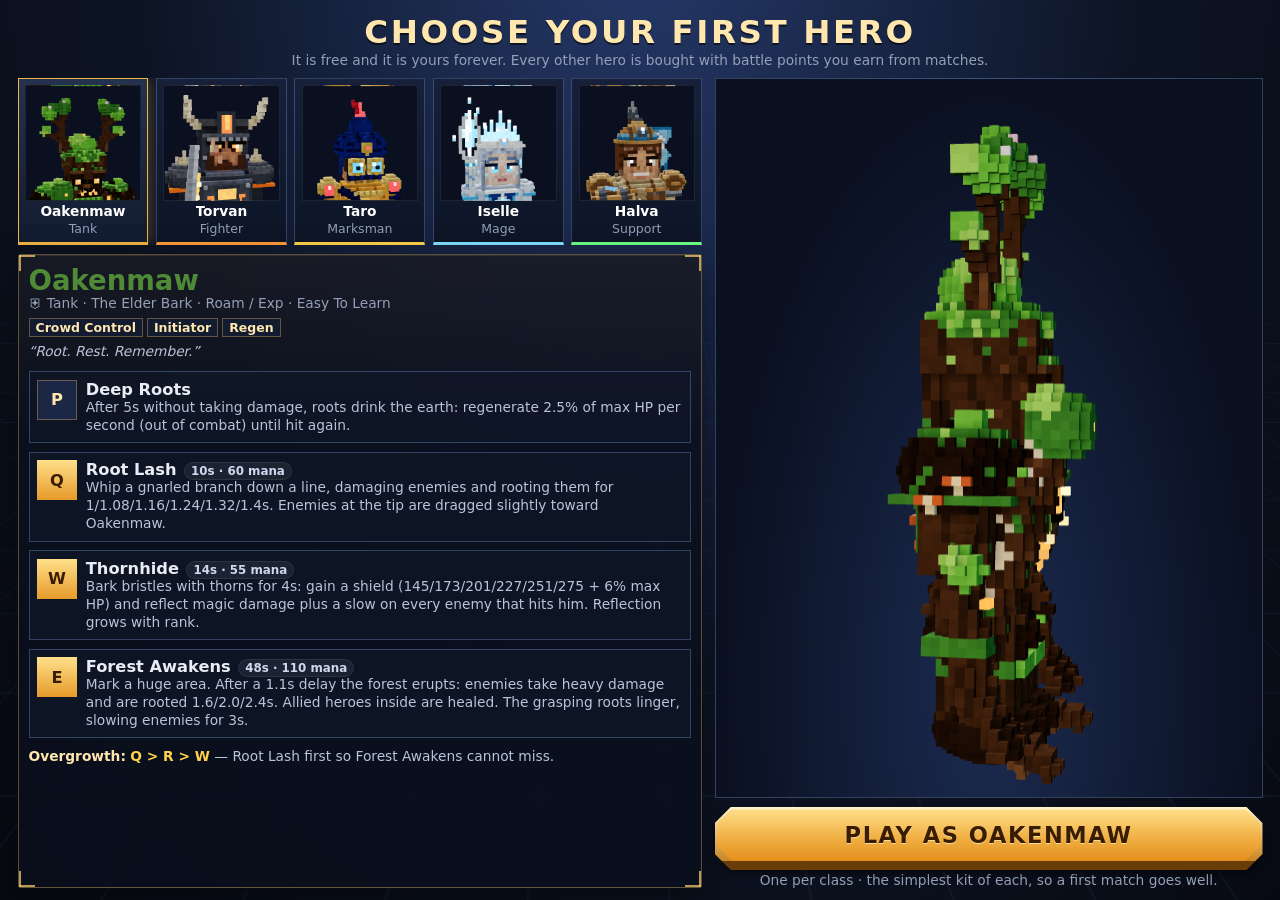
==== commit c7b2c5ba: "Voxel Arena play-test build 8 (static web build only) Version 0.7.0. Hero shop: ownership, four pric" ====
--- a/index.html
+++ b/index.html
@@ -34,64 +34,67 @@
 
     <link rel="icon" href="data:image/svg+xml,%3Csvg xmlns='http://www.w3.org/2000/svg' viewBox='0 0 16 16'%3E%3Crect width='16' height='16' rx='3' fill='%230b0f1a'/%3E%3Cpath d='M8 2l5 3v6l-5 3-5-3V5z' fill='%234aa8ff'/%3E%3Cpath d='M8 2l5 3-5 3-5-3z' fill='%23bcdcff'/%3E%3C/svg%3E" />
     <style>html,body{touch-action:none;-webkit-user-select:none;user-select:none;-webkit-touch-callout:none;overscroll-behavior:none;-webkit-tap-highlight-color:transparent;-webkit-text-size-adjust:100%;color:#e8ecf5;background:#0b0f1a;width:100%;height:100%;margin:0;padding:0;font-family:system-ui,-apple-system,Segoe UI,Roboto,sans-serif;overflow:hidden}#app{position:fixed;inset:0}</style>
-    <script type="module" crossorigin src="./assets/index-CbcVxp23.js"></script>
+    <script type="module" crossorigin src="./assets/index-J0NicwR1.js"></script>
     <link rel="modulepreload" crossorigin href="./assets/rolldown-runtime-DK3Fl9T5.js">
     <link rel="modulepreload" crossorigin href="./assets/quality-B_KARPno.js">
     <link rel="modulepreload" crossorigin href="./assets/audio-DYWP0Y7P.js">
     <link rel="modulepreload" crossorigin href="./assets/haptics-D8iTxJBb.js">
     <link rel="modulepreload" crossorigin href="./assets/math-C2DYnAfD.js">
     <link rel="modulepreload" crossorigin href="./assets/heroes-B09Oz1yi.js">
-    <link rel="modulepreload" crossorigin href="./assets/settings-D1y0TbiC.js">
+    <link rel="modulepreload" crossorigin href="./assets/settings-Da1NqLeg.js">
     <link rel="modulepreload" crossorigin href="./assets/roles-jaFwKRmq.js">
     <link rel="modulepreload" crossorigin href="./assets/combat-ClufnJ6u.js">
     <link rel="modulepreload" crossorigin href="./assets/snapshot-B8tgAmzB.js">
     <link rel="modulepreload" crossorigin href="./assets/three.core-CWs1dV2C.js">
     <link rel="modulepreload" crossorigin href="./assets/vision-Cdrs9GyC.js">
-    <link rel="modulepreload" crossorigin href="./assets/team-XgOWlGrG.js">
+    <link rel="modulepreload" crossorigin href="./assets/team-Cecpep8z.js">
     <link rel="modulepreload" crossorigin href="./assets/classic-verdant-Lkv1JLes.js">
     <link rel="modulepreload" crossorigin href="./assets/maps--PBv0gJZ.js">
+    <link rel="modulepreload" crossorigin href="./assets/store-Cg5cDlz8.js">
     <link rel="modulepreload" crossorigin href="./assets/dom-CJAFp_yd.js">
-    <link rel="modulepreload" crossorigin href="./assets/common-DgIBcN3F.js">
+    <link rel="modulepreload" crossorigin href="./assets/common-DKw-e93H.js">
     <link rel="modulepreload" crossorigin href="./assets/skins-C7ypQNHh.js">
-    <link rel="modulepreload" crossorigin href="./assets/collection-BUwS5KgS.js">
+    <link rel="modulepreload" crossorigin href="./assets/collection-CBRO332j.js">
     <link rel="modulepreload" crossorigin href="./assets/loadout-7Sjo2etQ.js">
     <link rel="modulepreload" crossorigin href="./assets/animation-PNFDEiyR.js">
     <link rel="modulepreload" crossorigin href="./assets/skin-fx-Ct5H9lUt.js">
     <link rel="modulepreload" crossorigin href="./assets/portraits-V2pog5R4.js">
     <link rel="modulepreload" crossorigin href="./assets/role-icons-ClbJPdZG.js">
     <link rel="modulepreload" crossorigin href="./assets/art-CQYyhQI3.js">
-    <link rel="modulepreload" crossorigin href="./assets/mvp-DCpki8Xs.js">
-    <link rel="modulepreload" crossorigin href="./assets/store-BgDdhR4o.js">
-    <link rel="modulepreload" crossorigin href="./assets/session-Dq7czlAh.js">
+    <link rel="modulepreload" crossorigin href="./assets/mvp-Cgu2vMCt.js">
+    <link rel="modulepreload" crossorigin href="./assets/store-WHYRIuyn.js">
+    <link rel="modulepreload" crossorigin href="./assets/session-Iblgtnmu.js">
     <link rel="modulepreload" crossorigin href="./assets/preload-helper-CRzLMJPS.js">
+    <link rel="modulepreload" crossorigin href="./assets/trial-BfviirBc.js">
     <link rel="modulepreload" crossorigin href="./assets/rating-DvDC0udA.js">
-    <link rel="modulepreload" crossorigin href="./assets/result-C9JWvxC_.js">
-    <link rel="modulepreload" crossorigin href="./assets/settings-panel-C1NaJ3QW.js">
+    <link rel="modulepreload" crossorigin href="./assets/result-fIuJvjdM.js">
+    <link rel="modulepreload" crossorigin href="./assets/settings-panel-Beq0v7d9.js">
     <link rel="modulepreload" crossorigin href="./assets/wire-CLjI0-vH.js">
     <link rel="modulepreload" crossorigin href="./assets/attack-VgjmVPhh.js">
-    <link rel="modulepreload" crossorigin href="./assets/vfx-system--g8L7j0B.js">
+    <link rel="modulepreload" crossorigin href="./assets/vfx-system-BTS_YGv9.js">
     <link rel="modulepreload" crossorigin href="./assets/CopyShader-BEEDdIKK.js">
-    <link rel="modulepreload" crossorigin href="./assets/renderer-CfxxM1NM.js">
+    <link rel="modulepreload" crossorigin href="./assets/renderer-DprDmgLJ.js">
     <link rel="modulepreload" crossorigin href="./assets/rng-Bajq1aa5.js">
     <link rel="modulepreload" crossorigin href="./assets/atlas-BsMh1oAP.js">
     <link rel="modulepreload" crossorigin href="./assets/rim-C9JWkLGl.js">
-    <link rel="modulepreload" crossorigin href="./assets/attack-button-ByifleZL.js">
+    <link rel="modulepreload" crossorigin href="./assets/attack-button-BCqBWPGZ.js">
     <link rel="modulepreload" crossorigin href="./assets/combo-tips-DAmAdJCt.js">
     <link rel="modulepreload" crossorigin href="./assets/minimap-BQ1z8bf9.js">
     <link rel="modulepreload" crossorigin href="./assets/sim-D_vRxFlF.js">
-    <link rel="modulepreload" crossorigin href="./assets/loadout-CEBTqosa.js">
-    <link rel="modulepreload" crossorigin href="./assets/match-BIH0ut0I.js">
-    <link rel="modulepreload" crossorigin href="./assets/game-DXUjAItf.js">
-    <link rel="modulepreload" crossorigin href="./assets/map-picker-B4HL_EDt.js">
-    <link rel="modulepreload" crossorigin href="./assets/loadout-RBXE8jco.js">
+    <link rel="modulepreload" crossorigin href="./assets/loadout-DygDV_9B.js">
+    <link rel="modulepreload" crossorigin href="./assets/match-C2YEF1tv.js">
+    <link rel="modulepreload" crossorigin href="./assets/hero-gate-DuNSRCHa.js">
+    <link rel="modulepreload" crossorigin href="./assets/game-DM_hzrOU.js">
+    <link rel="modulepreload" crossorigin href="./assets/map-picker-CAwam2m-.js">
+    <link rel="modulepreload" crossorigin href="./assets/loadout-FxkCb26h.js">
     <link rel="modulepreload" crossorigin href="./assets/crest-BBhseugY.js">
     <link rel="modulepreload" crossorigin href="./assets/season-DoD83WHL.js">
     <link rel="modulepreload" crossorigin href="./assets/ranked-view-CR-3sS2D.js">
     <link rel="modulepreload" crossorigin href="./assets/promo-anim-B6NsdDsM.js">
-    <link rel="modulepreload" crossorigin href="./assets/loading-cards-CWOlOKFH.js">
+    <link rel="modulepreload" crossorigin href="./assets/loading-cards-CWUwX4O2.js">
     <link rel="modulepreload" crossorigin href="./assets/protocol-Bw4YY9Dw.js">
     <link rel="modulepreload" crossorigin href="./assets/transports-Cz90TtnN.js">
-    <link rel="stylesheet" crossorigin href="./assets/common-CYelmCri.css">
+    <link rel="stylesheet" crossorigin href="./assets/common-SXfAAzGX.css">
     <link rel="stylesheet" crossorigin href="./assets/art-DIDEp8Na.css">
     <link rel="stylesheet" crossorigin href="./assets/mvp-BYBXcgdb.css">
     <link rel="stylesheet" crossorigin href="./assets/result-BwHH8DuX.css">
@@ -99,7 +102,7 @@
     <link rel="stylesheet" crossorigin href="./assets/game-X6CBmigV.css">
     <link rel="stylesheet" crossorigin href="./assets/loadout-3cgSPPwX.css">
     <link rel="stylesheet" crossorigin href="./assets/loading-cards-CaAIleab.css">
-    <link rel="stylesheet" crossorigin href="./assets/index-W--dxaTf.css">
+    <link rel="stylesheet" crossorigin href="./assets/index-0RCRRpw1.css">
   </head>
   <body>
     <div id="app"></div>
--- a/assets/common-SXfAAzGX.css
+++ b/assets/common-SXfAAzGX.css
@@ -0,0 +1 @@
+.va-bp{color:var(--gold);white-space:nowrap;font-weight:800}.va-note{color:var(--muted);font-size:var(--fs-s);margin:calc(10 * var(--u)) 0 0;line-height:1.5}.va-empty{color:var(--muted);text-align:center;padding:calc(24 * var(--u)) 8px;grid-column:1/-1;margin:0}.va-mb{--mc:#8b95a8;width:max(15px, calc(19 * var(--u)));height:max(15px, calc(19 * var(--u)));color:#0b0f1a;font-weight:900;font-size:max(8px, calc(10.5 * var(--u)));background:linear-gradient(160deg, color-mix(in srgb, var(--mc) 55%, #fff), var(--mc) 55%, color-mix(in srgb, var(--mc) 55%, #000));box-shadow:0 0 calc(7 * var(--u)) color-mix(in srgb, var(--mc) 55%, transparent);border:1px solid #00000080;border-radius:38% 38% 52% 52%/20% 20% 62% 62%;flex:none;justify-content:center;align-items:center;line-height:1;display:inline-flex}.va-mb.big{width:max(26px, calc(38 * var(--u)));height:max(26px, calc(38 * var(--u)));font-size:max(13px, calc(19 * var(--u)))}.va-card .pic{position:relative}.va-card .pic .va-mb{right:calc(3 * var(--u));top:calc(3 * var(--u));position:absolute}.va-pchip{z-index:6;left:calc(max(10px, 16 * var(--u)) + var(--safe-l));top:calc(max(8px, 14 * var(--u)) + var(--safe-t));pointer-events:auto;cursor:pointer;align-items:center;gap:max(6px, calc(9 * var(--u)));padding:calc(4 * var(--u)) max(10px, calc(12 * var(--u))) calc(4 * var(--u)) calc(4 * var(--u));color:var(--text);font:inherit;border:1px solid var(--edge-strong);background:var(--panel);-webkit-backdrop-filter:blur(4px);backdrop-filter:blur(4px);text-align:left;touch-action:manipulation;border-radius:999px;display:flex;position:absolute}.va-pchip:hover{filter:brightness(1.15)}.va-pchip .avatar,.va-prof-head .avatar{color:#2a1800;box-shadow:0 0 calc(10 * var(--u)) #ffaa3c73;background:linear-gradient(#ffe58a,#ff9a3a);border-radius:50%;flex:none;justify-content:center;align-items:center;font-weight:900;display:flex}.va-pchip .avatar{width:max(26px, calc(34 * var(--u)));height:max(26px, calc(34 * var(--u)));font-size:var(--fs-m)}.va-pchip .tx{gap:calc(3 * var(--u));min-width:calc(64 * var(--u));flex-direction:column;display:flex}.va-pchip .tx b{font-size:var(--fs-s);max-width:calc(110 * var(--u));text-overflow:ellipsis;white-space:nowrap;overflow:hidden}.va-bar.mini{height:calc(5 * var(--u));min-height:4px}.va-bar.mini>div{background:linear-gradient(90deg,#4a8bff,#7fe0ff)}.va-pchip .lv{color:#9fd0ff;font-weight:900;font-size:var(--fs-s)}.va-pchip .bp{font-size:var(--fs-s)}.va-profile{z-index:70;padding:max(8px, calc(14 * var(--u))) calc(max(8px, 14 * var(--u)) + var(--safe-r)) max(8px, calc(14 * var(--u))) calc(max(8px, 14 * var(--u)) + var(--safe-l));justify-content:center;align-items:center;display:flex}.va-prof-card{width:min(1000px,100%);height:min(100%, calc(700 * var(--u)));flex-direction:column;padding:0;display:flex;position:relative;overflow:hidden}.va-prof-head{align-items:center;gap:max(8px, calc(12 * var(--u)));padding:max(8px, calc(12 * var(--u))) max(12px, calc(16 * var(--u)));border-bottom:1px solid var(--edge);flex:none;display:flex}.va-prof-head .avatar{width:max(34px, calc(48 * var(--u)));height:max(34px, calc(48 * var(--u)));font-size:var(--fs-xl)}.va-prof-head .who{flex-direction:column;gap:3px;min-width:0;display:flex}.va-prof-head .sp{flex:1}.va-prof-head .sub{color:var(--muted);font-size:var(--fs-m)}.va-nameinput{pointer-events:auto;border:1px solid var(--edge);border-radius:calc(8 * var(--u));width:min(240px,46vw);color:var(--text);font:inherit;font-size:var(--fs-l);padding:calc(3 * var(--u)) calc(8 * var(--u));-webkit-user-select:text;user-select:text;background:#ffffff0d;font-weight:800}.va-nameinput:focus{border-color:var(--gold);outline:none}.va-prof-tabs{padding:max(6px, calc(8 * var(--u))) max(12px, calc(16 * var(--u)));border-bottom:1px solid var(--edge);scrollbar-width:none;flex:none;gap:6px;display:flex;overflow-x:auto}.va-tab{pointer-events:auto;cursor:pointer;border:1px solid var(--edge);color:var(--muted);padding:max(5px, calc(6 * var(--u))) max(14px, calc(18 * var(--u)));font:inherit;font-size:var(--fs-m);white-space:nowrap;touch-action:manipulation;background:#141e34d9;border-radius:999px;font-weight:700}.va-tab.on{color:#fff;border-color:var(--gold);background:#494430}.va-prof-body{min-height:0;padding:max(10px, calc(14 * var(--u))) max(12px, calc(18 * var(--u)));flex:auto}.va-prof-body h3{margin:calc(16 * var(--u)) 0 calc(8 * var(--u));font-size:var(--fs-s);letter-spacing:.12em;text-transform:uppercase;color:var(--gold)}.va-prof-body h3:first-child{margin-top:0}.va-lvcard{align-items:center;gap:max(10px, calc(16 * var(--u)));padding:max(8px, calc(12 * var(--u)));border-radius:calc(10 * var(--u));border:1px solid var(--edge);margin-bottom:calc(10 * var(--u));background:linear-gradient(120deg,#4a8bff29,#ffd24a14);display:flex}.va-lvcard .lv{text-align:center;line-height:1}.va-lvcard .lv small{color:var(--muted);font-size:var(--fs-s);letter-spacing:.14em;display:block}.va-lvcard .lv b{font-size:max(28px, calc(44 * var(--u)));color:#9fd0ff;text-shadow:0 0 calc(14 * var(--u)) #64a0ff80}.va-lvcard .xp{flex-direction:column;flex:1;gap:6px;min-width:0;display:flex}.va-lvcard .xp .va-bar{height:calc(12 * var(--u));min-height:8px}.va-lvcard .xp .va-bar>div{transition:width .6s}.va-lvcard .xp small,.va-lvcard .bpbox small{color:var(--muted);font-size:var(--fs-s)}.va-lvcard .bpbox{text-align:right;font-size:var(--fs-xl);flex-direction:column;gap:2px;display:flex}.va-statgrid{grid-template-columns:repeat(auto-fill, minmax(max(110px, calc(150 * var(--u))), 1fr));gap:max(6px, calc(8 * var(--u)));display:grid}.va-stat{padding:calc(8 * var(--u)) calc(10 * var(--u));border-radius:calc(8 * var(--u));background:#ffffff0b;border:1px solid #ffffff12;flex-direction:column;gap:1px;display:flex}.va-stat b{font-size:var(--fs-l)}.va-stat span{color:var(--muted);font-size:var(--fs-s);text-transform:uppercase;letter-spacing:.08em}.va-stat small{color:#6f7d98;font-size:var(--fs-s)}.va-favs{grid-template-columns:repeat(auto-fill, minmax(max(190px, calc(240 * var(--u))), 1fr));gap:max(6px, calc(8 * var(--u)));display:grid}.va-fav,.va-herorow,.va-histrow{align-items:center;gap:max(8px, calc(10 * var(--u)));border-radius:calc(10 * var(--u));background:linear-gradient(120deg, color-mix(in srgb, var(--c1,#889) 18%, #0e1526), #0e1526 70%);padding:calc(6 * var(--u)) calc(10 * var(--u)) calc(6 * var(--u)) calc(6 * var(--u));border:1px solid #ffffff12;display:flex}.va-fav .pic,.va-herorow .pic,.va-histrow .pic{width:max(38px, calc(52 * var(--u)));height:max(38px, calc(52 * var(--u)));border-radius:calc(8 * var(--u));background:radial-gradient(circle at 50% 70%, color-mix(in srgb, var(--c1,#88f) 30%, transparent), transparent 70%) center / contain no-repeat;flex:none}.va-fav .pic.img,.va-herorow .pic.img,.va-histrow .pic.img{background-position:50%;background-repeat:no-repeat;background-size:contain}.va-fav .who{flex-direction:column;min-width:0;display:flex}.va-fav .who b{color:color-mix(in srgb, var(--c1) 55%, #fff);font-size:var(--fs-m)}.va-fav small{color:var(--muted);font-size:var(--fs-s)}.va-fav .mt{align-items:center;gap:5px;margin-top:2px;display:flex}.va-opt{pointer-events:auto;cursor:pointer;font-size:var(--fs-m);align-items:center;gap:8px;display:flex}.va-opt input{accent-color:#4a8bff;width:18px;height:18px}.va-mission{align-items:center;gap:max(8px, calc(12 * var(--u)));padding:calc(8 * var(--u)) calc(12 * var(--u));margin-bottom:calc(6 * var(--u));border-radius:calc(10 * var(--u));border:1px solid var(--edge);background:#ffffff0a;display:flex}.va-mission .ck{width:max(20px, calc(26 * var(--u)));height:max(20px, calc(26 * var(--u)));border:2px solid var(--edge-strong);color:#0b0f1a;border-radius:50%;flex:none;justify-content:center;align-items:center;font-weight:900;display:flex}.va-mission.done{background:#6dff8a12;border-color:#6dff8a80}.va-mission.done .ck{background:#6dff8a;border-color:#6dff8a}.va-mission.first .ck{color:var(--gold);border-color:var(--gold)}.va-mission.first.done .ck{color:#0b0f1a}.va-mission .bd{flex-direction:column;flex:1;gap:4px;min-width:0;display:flex}.va-mission .bd b{font-size:var(--fs-m)}.va-mission .bd small{color:var(--muted);font-size:var(--fs-s)}.va-mission .va-bar{height:calc(8 * var(--u));min-height:6px}.va-mission .va-bar>div{background:linear-gradient(90deg,#4a8bff,#7fe0ff);transition:width .9s ease-out}.va-mission.done .va-bar>div{background:#6dff8a}.va-mission .rw{text-align:right;font-size:var(--fs-m);flex-direction:column;display:flex}.va-mission .rw small{color:#9fd0ff;font-size:var(--fs-s);font-weight:700}.va-mtiers{margin-bottom:calc(10 * var(--u));font-size:var(--fs-s);color:var(--muted);flex-wrap:wrap;gap:6px 14px;display:flex}.va-mt i{background:var(--mc);vertical-align:-1px;border-radius:3px;width:10px;height:10px;margin-right:5px;display:inline-block}.va-herorow{margin-bottom:calc(5 * var(--u))}.va-herorow.unplayed{opacity:.62}.va-herorow .pic:not(.img){font-size:max(18px, calc(26 * var(--u)));color:var(--c1);justify-content:center;align-items:center;display:flex}.va-herorow .nm{flex:0 0 max(86px, calc(110 * var(--u)));flex-direction:column;display:flex}.va-herorow .nm b{color:color-mix(in srgb, var(--c1) 55%, #fff);font-size:var(--fs-m)}.va-herorow .nm small{text-transform:capitalize;font-size:var(--fs-s);font-weight:700}.va-herorow .ms{flex:1;align-items:center;gap:8px;min-width:0;display:flex}.va-herorow .ms>div{flex-direction:column;flex:1;gap:3px;min-width:0;display:flex}.va-herorow .ms small{color:var(--muted);font-size:var(--fs-s)}.va-herorow .ms .va-bar{height:calc(7 * var(--u));min-height:5px}.va-herorow .gm{flex:0 0 max(46px, calc(58 * var(--u)));text-align:center;flex-direction:column;font-weight:800;line-height:1.15;display:flex}.va-herorow .gm small{color:var(--muted);font-weight:600;font-size:var(--fs-s)}.va-histrow{margin-bottom:calc(5 * var(--u))}.va-histrow .res{width:max(42px, calc(54 * var(--u)));text-align:center;letter-spacing:.08em;font-weight:900;font-size:var(--fs-s);padding:calc(4 * var(--u)) 0;border-radius:calc(6 * var(--u));flex:none}.va-histrow.win .res{color:#6dff8a;background:#6dff8a2e}.va-histrow.loss .res{color:#ff7a7a;background:#ff5a5a2e}.va-histrow .nm{flex-direction:column;flex:1 1 0;min-width:0;display:flex}.va-histrow .nm b{color:color-mix(in srgb, var(--c1) 55%, #fff)}.va-histrow small{color:var(--muted);font-size:var(--fs-s)}.va-histrow .mvp{color:var(--gold);font-style:normal;font-weight:800}.va-histrow .kd,.va-histrow .mp{flex-direction:column;flex:1 1 0;min-width:0;display:flex}.va-histrow .mp{text-align:right}.va-histrow .mp b{font-size:var(--fs-m);white-space:nowrap;text-overflow:ellipsis;overflow:hidden}.va-metachip{font-size:var(--fs-s);color:var(--muted);border:1px solid var(--edge);padding:calc(3 * var(--u)) calc(10 * var(--u));white-space:nowrap;background:#141e34b3;border-radius:999px}.va-metachip b{color:#9fd0ff}.va-mastery{align-items:center;gap:max(8px, calc(10 * var(--u)));margin:calc(8 * var(--u)) 0 calc(4 * var(--u));display:flex}.va-mastery .bd{flex-direction:column;flex:1;gap:3px;min-width:0;display:flex}.va-mastery .bd b{font-size:var(--fs-m)}.va-mastery .bd small{color:var(--muted);font-size:var(--fs-s)}.va-mastery .va-bar{height:calc(7 * var(--u));min-height:5px}.va-skins{margin:calc(8 * var(--u)) 0;padding:max(6px, calc(8 * var(--u)));border-radius:calc(10 * var(--u));border:1px solid var(--edge);background:#ffffff09}.va-skins-head{align-items:center;gap:max(6px, calc(8 * var(--u)));margin-bottom:calc(6 * var(--u));font-size:var(--fs-s);text-transform:uppercase;letter-spacing:.12em;color:var(--gold);flex-wrap:wrap;display:flex}.va-skins-head .have{letter-spacing:0;text-transform:none;font-size:var(--fs-m);margin-left:auto}.va-skins-head .act{letter-spacing:0;text-transform:none;align-items:center;gap:8px;display:flex}.va-skin-row{grid-template-columns:repeat(auto-fit, minmax(max(56px, calc(64 * var(--u))), 1fr));gap:max(5px, calc(6 * var(--u)));display:grid}.va-skinchip{pointer-events:auto;cursor:pointer;min-width:0;padding:calc(5 * var(--u)) calc(3 * var(--u));border-radius:calc(8 * var(--u));color:var(--text);font:inherit;touch-action:manipulation;background:#0e1526e6;border:2px solid #ffffff14;flex-direction:column;align-items:center;gap:2px;display:flex}.va-skinchip:hover{border-color:var(--edge-strong)}.va-skinchip.on{border-color:var(--gold);box-shadow:0 0 calc(10 * var(--u)) #ffd24a4d}.va-skinchip .sw{width:max(22px, calc(30 * var(--u)));height:max(22px, calc(30 * var(--u)));border:2px solid #ffffff59;border-radius:50%}.va-skinchip b{font-size:max(9px, calc(10.5 * var(--u)));text-align:center;line-height:1.1}.va-skinchip i{font-style:normal;font-size:max(8px, calc(9.5 * var(--u)));color:var(--muted);font-weight:700}.va-skinchip i.ok{color:#6dff8a;font-size:max(11px, calc(13 * var(--u)));line-height:1}.va-skinchip i.price{color:var(--gold)}.va-skinchip i.req{color:#ff9a6a}.va-skininfo{margin-top:calc(6 * var(--u));flex-direction:column;gap:3px;display:flex}.va-skininfo .sknm{font-size:var(--fs-m);font-weight:800;line-height:1.2}.va-skininfo small{color:var(--muted);font-size:var(--fs-s);line-height:1.35}.va-skins-head .state{font-size:var(--fs-s);color:var(--muted);font-weight:700}.va-skins-head .state.ok{color:#6dff8a}.va-skins-head .state.need{color:#ff9a6a}.va-rewards{gap:calc(8 * var(--u));flex-direction:column;display:flex}.va-rw-title{font-size:var(--fs-s);letter-spacing:.16em;text-transform:uppercase;color:var(--gold);justify-content:space-between;align-items:center;gap:10px;font-weight:800;display:flex}.va-rw-title .first{letter-spacing:.04em;text-transform:none;color:#0b0f1a;background:linear-gradient(#ffe58a,#ff9a3a);border-radius:999px;padding:2px 10px;font-style:normal;animation:1.4s infinite va-pulse}.va-rw-grid{grid-template-columns:repeat(auto-fit, minmax(max(180px, calc(184 * var(--u))), 1fr));gap:max(6px, calc(8 * var(--u)));display:grid}.va-rw-card{padding:max(8px, calc(10 * var(--u)));border-radius:calc(10 * var(--u));border:1px solid var(--edge);gap:calc(5 * var(--u));background:#ffffff0a;flex-direction:column;min-width:0;display:flex}.va-rw-card .hd{font-size:var(--fs-s);text-transform:uppercase;letter-spacing:.12em;color:var(--muted);align-items:center;gap:8px;font-weight:800;display:flex}.va-rw-card .hd b{font-size:var(--fs-l);color:#9fd0ff;letter-spacing:0}.va-rw-card .big{font-size:max(18px, calc(26 * var(--u)));color:#fff;font-weight:900;line-height:1.1}.va-rw-card .big.sm{font-size:var(--fs-l);color:#9fd0ff}.va-rw-card.bp .big{color:var(--gold)}.va-rw-card.lvl .big{color:#9fd0ff}.va-rw-card .lines{font-size:var(--fs-s);color:#c5cfe4;flex-direction:column;gap:2px;margin:0;padding:0;list-style:none;display:flex}.va-rw-card .lines li{justify-content:space-between;gap:8px;display:flex}.va-rw-card .lines li span{text-overflow:ellipsis;min-width:0;overflow:hidden}.va-rw-card .lines li b{color:#fff}.va-rw-card.bp .lines li b{color:var(--gold)}.va-rw-card .tot{font-size:var(--fs-s);color:var(--muted);border-top:1px solid #ffffff14;margin-top:auto;padding-top:4px}.va-rw-card .va-bar>div{transition:width 1.1s cubic-bezier(.2,.8,.2,1)}.va-rw-card .va-bar.xp>div{background:linear-gradient(90deg,#4a8bff,#7fe0ff)}.va-rw-card small{color:var(--muted);font-size:var(--fs-s)}.upbadge{font-style:normal;font-size:var(--fs-s);letter-spacing:.06em;color:#0b0f1a;background:linear-gradient(#ffe58a,#ff9a3a);border-radius:999px;padding:1px 9px;font-weight:900;animation:1.1s infinite va-pulse}.va-rw-card.up{border-color:var(--gold);box-shadow:0 0 calc(18 * var(--u)) #ffd24a40}.va-rw-card .unl{font-size:var(--fs-s);color:var(--gold)}.va-rw-card.mast .mh{align-items:center;gap:10px;display:flex}.va-rw-card.mast .mh .pic{width:max(44px, calc(60 * var(--u)));height:max(44px, calc(60 * var(--u)));background-position:50%;background-repeat:no-repeat;background-size:contain}.va-rw-card.mast .tier{align-items:center;gap:8px;font-weight:800;display:flex}.va-rw-card.miss .va-mission{padding:calc(5 * var(--u)) calc(8 * var(--u));margin:0}.va-rw-card.miss{gap:calc(5 * var(--u))}.va-rw-card .va-mission .ck{width:max(16px, calc(20 * var(--u)));height:max(16px, calc(20 * var(--u)));font-size:var(--fs-s)}.va-rw-card .va-mission.fresh{box-shadow:0 0 calc(10 * var(--u)) #6dff8a4d;border-color:#6dff8a}.va-rw-note{text-align:center;color:var(--muted);font-size:var(--fs-s);padding:4px}@media (max-height:460px){.va-detail-scroll{flex-direction:column;padding-top:0;display:flex}.va-detail-scroll>*{flex:none}.va-detail .viewbox{z-index:3;height:max(96px,25vh);margin:max(6px, calc(8 * var(--u))) 0 4px;order:-3;position:sticky;top:0;background-color:#0e1526!important}.va-detail .va-skin-slot{order:-2}.va-detail .va-codex-slot{order:-1;margin-top:0}.va-skin-row{grid-template-columns:repeat(3,1fr)}.va-prof-card{height:100%}.va-lvcard .bpbox{font-size:var(--fs-l)}.va-herorow .gm:last-child{display:none}}@media (max-width:640px){.va-pchip .tx,.va-herorow .gm{display:none}}.va-prof-body h3 small{color:var(--muted);text-transform:none;letter-spacing:0;margin-left:6px;font-weight:600}.va-grades{grid-template-columns:repeat(auto-fill, minmax(max(96px, calc(120 * var(--u))), 1fr));gap:max(6px, calc(8 * var(--u)));display:grid}.va-grade-tile{--gc:#ffd24a;padding:max(6px, calc(8 * var(--u)));border-radius:calc(10 * var(--u));border:1px solid color-mix(in srgb, var(--gc) 35%, transparent);background:#ffffff0a;flex-direction:column;align-items:center;gap:2px;display:flex}.va-grade-tile>b{font-size:var(--fs-l);font-weight:900}.va-grade-tile>span{color:var(--muted);font-size:var(--fs-s)}.va-grade-tile.mvp{--gc:#ffb12a}.va-grade-tile.mvpl{--gc:#9f7bff}.va-grade-tile .res-tag{font-size:max(9px, calc(10 * var(--u)))}.va-rolebars{grid-template-columns:repeat(auto-fill, minmax(max(200px, calc(260 * var(--u))), 1fr));gap:4px max(10px, calc(16 * var(--u)));display:grid}.va-rolebar{grid-template-columns:max(76px, calc(92 * var(--u))) minmax(0, 1fr) max(86px, calc(100 * var(--u)));font-size:var(--fs-s);align-items:center;gap:8px;display:grid}.va-rolebar .nm{text-transform:capitalize;color:var(--c);font-weight:800}.va-rolebar .va-bar{height:max(7px, calc(9 * var(--u)))}.va-rolebar small{color:var(--muted);text-align:right}.va-herorow .gm.best{gap:1px}.va-herorow .gm.best .res-medal{min-width:0}.va-histrow .rt{min-width:max(40px, calc(52 * var(--u)));flex:none;justify-content:center;display:flex}.va-histrow .mvp.l{color:#c7a3ff}
--- a/assets/index-0RCRRpw1.css
+++ b/assets/index-0RCRRpw1.css
@@ -0,0 +1 @@
+:root{--u:1px;--bg:#0b0f1a;--panel:#0b101edb;--panel-solid:#101728;--edge:#96beff47;--edge-strong:#bed7ff8c;--text:#e8ecf5;--muted:#93a0b8;--blue:#4aa8ff;--red:#ff5a5a;--gold:#ffd24a;--hp:#5dff8a;--mana:#5ab0ff;--safe-l:env(safe-area-inset-left,0px);--safe-r:env(safe-area-inset-right,0px);--safe-t:env(safe-area-inset-top,0px);--safe-b:env(safe-area-inset-bottom,0px);--fs-s:max(10px, calc(11 * var(--u)));--fs-m:max(12px, calc(13 * var(--u)));--fs-l:max(15px, calc(18 * var(--u)));--fs-xl:max(20px, calc(30 * var(--u)))}.va-ui{pointer-events:none;font-size:var(--fs-m);color:var(--text);z-index:10;font-family:system-ui,-apple-system,Segoe UI,Roboto,sans-serif;position:absolute;inset:0}.va-ui *,.va-ui :before,.va-ui :after{box-sizing:border-box}.va-ui button{font-family:inherit}.va-panel{background:var(--panel);border:1px solid var(--edge);border-radius:calc(10 * var(--u));pointer-events:auto;-webkit-backdrop-filter:blur(4px);backdrop-filter:blur(4px)}.va-scroll{-webkit-overflow-scrolling:touch;touch-action:pan-y;overscroll-behavior:contain;overflow:auto}.va-btn{pointer-events:auto;cursor:pointer;border:1px solid var(--edge-strong);color:var(--text);border-radius:calc(8 * var(--u));padding:max(7px, calc(8 * var(--u))) max(12px, calc(14 * var(--u)));font-weight:700;font-size:var(--fs-m);touch-action:manipulation;background:linear-gradient(#25375c,#182540);transition:filter .12s,transform 80ms}.va-btn.primary{box-shadow:0 0 calc(18 * var(--u)) #4682ff59;background:linear-gradient(#4a8bff,#2a56cf);border-color:#9cc3ff}.va-btn.big{font-size:var(--fs-l);padding:max(10px, calc(12 * var(--u))) max(22px, calc(30 * var(--u)))}.va-btn.small{padding:max(5px, calc(5 * var(--u))) max(10px, calc(10 * var(--u)));font-size:var(--fs-s)}.va-btn.ghost{border-color:var(--edge);color:var(--muted);background:0 0}.va-btn.danger{background:linear-gradient(#d44a4a,#8f2424);border-color:#ff9a9a}.va-btn:disabled{opacity:.4;cursor:default;filter:none}.va-bar{height:calc(10 * var(--u));border-radius:calc(4 * var(--u));background:#080c16;border:1px solid #ffffff14;min-height:6px;position:relative;overflow:hidden}.va-bar>div{border-radius:inherit;height:100%;transition:width .12s linear}.va-bar span{font-size:var(--fs-s);text-align:center;text-shadow:0 1px 2px #000;justify-content:center;align-items:center;font-weight:800;display:flex;position:absolute;inset:0}.va-chip{pointer-events:auto;cursor:pointer;border:1px solid var(--edge);color:var(--muted);padding:max(4px, calc(5 * var(--u))) max(10px, calc(12 * var(--u)));font-size:var(--fs-s);text-transform:capitalize;white-space:nowrap;touch-action:manipulation;background:#141e34d9;border-radius:999px;font-weight:700}.va-seg{border:1px solid var(--edge-strong);border-radius:calc(8 * var(--u));pointer-events:auto;display:inline-flex;overflow:hidden}.va-seg-btn{cursor:pointer;color:var(--muted);padding:max(6px, calc(7 * var(--u))) max(12px, calc(14 * var(--u)));font-weight:700;font-size:var(--fs-m);touch-action:manipulation;background:#121b30;border:0}.va-seg-btn.on{color:#fff;background:linear-gradient(#4a8bff,#2a56cf)}.va-ibtn{pointer-events:auto;cursor:pointer;width:max(40px, calc(48 * var(--u)));height:max(40px, calc(48 * var(--u)));border-radius:calc(10 * var(--u));border:1px solid var(--edge-strong);background:var(--panel);color:var(--text);font-size:max(15px, calc(19 * var(--u)));touch-action:manipulation;flex-direction:column;justify-content:center;align-items:center;padding:0;line-height:1;display:flex}.va-ibtn small{font-size:max(8px, calc(9 * var(--u)));color:var(--muted);margin-top:2px;font-weight:700}.va-ibtn.off{opacity:.6}.va-ibtn.alert{border-color:var(--gold);animation:1.1s infinite va-pulse}@keyframes va-pulse{50%{box-shadow:0 0 calc(16 * var(--u)) #ffd24ad9}}.va-screen{pointer-events:auto;z-index:40;background:radial-gradient(at 50% -10%,#25396a 0%,#0d1424 55%,#070a12 100%);animation:.25s ease-out va-in;overflow:clip}.va-screen.leaving{opacity:0;transition:opacity .2s}@keyframes va-in{0%{opacity:0}}.va-voxbg{opacity:.35;pointer-events:none;background-image:linear-gradient(#78aaff29 1px,#0000 1px),linear-gradient(90deg,#78aaff29 1px,#0000 1px);background-size:calc(56 * var(--u)) calc(56 * var(--u));animation:14s linear infinite va-grid;position:absolute;inset:-20%;transform:perspective(700px)rotateX(58deg)translateY(-10%);-webkit-mask-image:linear-gradient(#0000 0%,#000 45% 100%);mask-image:linear-gradient(#0000 0%,#000 45% 100%)}@keyframes va-grid{to{background-position:0 calc(56 * var(--u))}}.va-modal{pointer-events:auto;z-index:60;background:#04070eb3;justify-content:center;align-items:center;padding:12px;display:flex;position:absolute;inset:0}.va-modal-card{flex-direction:column;width:min(640px,100%);max-height:100%;padding:0;display:flex}.va-modal-head{padding:max(10px, calc(12 * var(--u))) max(14px, calc(16 * var(--u)));font-size:var(--fs-l);border-bottom:1px solid var(--edge);justify-content:space-between;align-items:center;display:flex}.va-modal-card>.va-scroll{padding:max(10px, calc(14 * var(--u))) max(14px, calc(16 * var(--u)));flex:auto;min-height:0}.va-modal-foot{padding:max(10px, calc(12 * var(--u)));border-top:1px solid var(--edge);flex-wrap:wrap;justify-content:flex-end;gap:10px;display:flex}.va-rotate{z-index:9999;color:#fff;text-align:center;background:#0b0f1a;flex-direction:column;justify-content:center;align-items:center;gap:14px;padding:24px;font-family:system-ui,sans-serif;display:none;position:fixed;inset:0}.va-rotate .ic{font-size:64px;animation:2.2s ease-in-out infinite va-rot}.va-rotate b{font-size:22px}.va-rotate span{color:var(--muted)}@keyframes va-rot{0%,20%{transform:rotate(0)}60%,to{transform:rotate(-90deg)}}.va-settings h3{margin:calc(14 * var(--u)) 0 calc(6 * var(--u));font-size:var(--fs-s);letter-spacing:.12em;text-transform:uppercase;color:var(--gold)}.va-settings h3:first-child{margin-top:0}.va-set-row{padding:calc(6 * var(--u)) 0;border-bottom:1px solid #ffffff0d;flex-wrap:wrap;justify-content:space-between;align-items:center;gap:12px;display:flex}.va-set-row label{flex:140px;font-weight:600}.va-set-row .val{float:right;color:var(--muted);font-weight:700}.va-set-row input[type=range]{accent-color:#4a8bff;pointer-events:auto;flex:160px;max-width:260px;height:28px}.va-set-row small{color:var(--muted);font-size:var(--fs-s);flex:1 0 100%}.va-help{color:var(--muted);font-size:var(--fs-s);line-height:1.8}.va-help b{color:var(--text)}.va-help kbd{border:1px solid var(--edge);color:var(--text);font-family:inherit;font-size:inherit;background:#1b2742;border-bottom-width:2px;border-radius:4px;padding:0 5px}.va-howto h3{color:var(--gold);font-size:var(--fs-m);margin:12px 0 2px}.va-howto p{color:#c5cfe4;margin:0;line-height:1.5}.va-title-main{justify-content:center;align-items:center;gap:calc(12 * var(--u));padding:calc(16px + var(--safe-t)) calc(16px + var(--safe-r)) calc(16px + var(--safe-b)) calc(16px + var(--safe-l));flex-direction:column;display:flex;position:absolute;inset:0}.va-title-brand{align-items:center;gap:calc(8 * var(--u));flex-direction:column;display:flex}.va-logo{font-size:max(34px, calc(92 * var(--u)));letter-spacing:.06em;gap:.35em;font-weight:900;line-height:1;display:flex}.va-logo span{background:linear-gradient(#fff,#8ab4ff);color:#0000;filter:drop-shadow(0 calc(5 * var(--u)) 0 #1a2c5c) drop-shadow(0 0 calc(26 * var(--u)) #508cff80);-webkit-background-clip:text;background-clip:text}.va-logo .b{background:linear-gradient(#ffe58a,#ff9a3a);-webkit-background-clip:text;background-clip:text}.va-tag{color:var(--muted);letter-spacing:.18em;text-transform:uppercase;font-size:var(--fs-s);text-align:center}.va-menu{gap:calc(10 * var(--u));width:min(500px,92vw);margin-top:calc(6 * var(--u));pointer-events:auto;flex-direction:column;align-items:stretch;display:flex}.va-menu .va-btn.big{justify-content:center;align-items:flex-start;gap:calc(2 * var(--u));text-align:left;min-height:max(44px, calc(56 * var(--u)));padding:max(8px, calc(10 * var(--u))) max(14px, calc(18 * var(--u)));flex-direction:column;display:flex;position:relative}.va-menu .va-btn.big b{font-size:var(--fs-l);line-height:1.1}.va-menu .va-btn.big small{font-size:var(--fs-s);color:#a9b8d6;font-weight:600;line-height:1.2}.va-menu .va-btn.big.primary{text-align:center;min-height:max(52px, calc(68 * var(--u)));align-items:center}.va-menu .va-btn.big.primary b{font-size:max(18px, calc(24 * var(--u)));letter-spacing:.04em}.va-menu .va-btn.big.primary small{color:#d6e4ff}.va-home-grid{gap:calc(10 * var(--u));grid-template-columns:1fr 1fr;display:grid}.va-home-grid .draft{border-color:#ffd24a8c}.va-home-grid .online{border-color:#7fe0ff8c}.va-home-grid .tutorial b:before{content:"★";color:var(--gold);margin-right:6px}.va-home-sub{justify-content:center;gap:calc(6 * var(--u));flex-wrap:wrap;display:flex}.va-home-sub .va-btn{min-width:max-content;padding:max(7px, calc(8 * var(--u))) max(10px, calc(12 * var(--u)));font-size:var(--fs-m);flex:1 1 0}.va-diff{margin-top:calc(2 * var(--u));flex-wrap:wrap;justify-content:center;align-items:center;gap:6px 10px;display:flex}.va-diff .lbl{color:var(--muted);font-size:var(--fs-s);text-transform:uppercase;letter-spacing:.1em;font-weight:700}.va-diff small{color:var(--muted);font-size:var(--fs-s);text-align:center;flex-basis:100%;max-width:360px;margin:0 auto}.va-version{bottom:calc(8 * var(--u) + var(--safe-b));text-align:center;color:#5d6b88;width:100%;font-size:var(--fs-s);position:absolute}@media (max-height:460px){.va-title-main{align-content:center;place-items:center;column-gap:max(14px, calc(28 * var(--u)));row-gap:max(6px, calc(10 * var(--u)));padding:calc(10px + var(--safe-t)) calc(14px + var(--safe-r)) calc(10px + var(--safe-b)) calc(14px + var(--safe-l));grid-template:"brand menu""first menu""diff menu""map menu"/minmax(0,1fr) minmax(0,1.15fr);display:grid}.va-title-brand{grid-area:brand}.va-first{grid-area:first}.va-menu{gap:max(6px, calc(8 * var(--u)));grid-area:menu;width:100%;max-width:440px;margin:0}.va-diff{grid-area:diff}.va-title-map{grid-area:map;width:100%;min-width:0;max-width:360px}.va-first{max-width:100%}.va-logo{font-size:max(30px, calc(70 * var(--u)))}.va-home-grid{gap:max(6px, calc(8 * var(--u)))}.va-menu .va-btn.big{min-height:40px;padding:5px 12px}.va-menu .va-btn.big.primary{min-height:46px}.va-home-sub .va-btn{padding:6px 8px;font-size:12px}.va-diff small,.va-version{display:none}}@media (max-height:360px){.va-menu .va-btn.big small{display:none}}@media (max-width:420px) and (min-height:461px){.va-home-sub .va-btn{flex-basis:40%}.va-logo{font-size:max(30px,13vw)}}.va-loading{z-index:80;justify-content:center;align-items:center;display:flex}.va-load-card{text-align:center;gap:calc(10 * var(--u));flex-direction:column;align-items:center;width:min(380px,86vw);display:flex;position:relative}.va-load-card .port{width:max(80px, calc(150 * var(--u)));height:max(80px, calc(150 * var(--u)));image-rendering:auto;filter:drop-shadow(0 0 20px #64a0ff80)}.va-load-card .who{font-size:var(--fs-xl);font-weight:900}.va-load-card .va-bar.load{width:100%;height:calc(12 * var(--u));min-height:8px}.va-load-card .va-bar.load>div{background:linear-gradient(90deg,#4a8bff,#7fe0ff);transition:width .2s}.va-load-card .msg{color:var(--muted);font-size:var(--fs-s)}.va-load-card .tip{color:#c5cfe4;font-size:var(--fs-m);max-width:340px}.va-select{padding:max(8px, calc(14 * var(--u))) max(10px, calc(18 * var(--u)));padding-left:calc(max(10px, 18 * var(--u)) + var(--safe-l));padding-right:calc(max(10px, 18 * var(--u)) + var(--safe-r));gap:max(6px, calc(10 * var(--u)));flex-direction:column;display:flex}.va-sel-head{align-items:center;gap:max(8px, calc(12 * var(--u)));flex-wrap:wrap;flex:none;display:flex;position:relative}.va-sel-head h1{font-size:max(16px, calc(24 * var(--u)));letter-spacing:.05em;white-space:nowrap;margin:0}.va-sel-head .roles{scrollbar-width:none;touch-action:pan-x;flex:auto;gap:6px;min-width:0;padding:2px;display:flex;overflow-x:auto}@media (pointer:fine){.va-sel-head .roles{flex-wrap:wrap;overflow:visible}}.va-sel-body{gap:max(8px, calc(14 * var(--u)));flex:auto;min-height:0;display:flex;position:relative}.va-select .cards{grid-template-columns:repeat(auto-fill, minmax(max(86px, calc(118 * var(--u))), 1fr));gap:max(6px, calc(9 * var(--u)));flex:55%;align-content:start;min-width:0;padding:3px 6px 12px 3px;display:grid}.va-card{cursor:pointer;border-radius:calc(10 * var(--u));padding:calc(6 * var(--u));text-align:center;color:var(--text);background:linear-gradient(165deg, color-mix(in srgb, var(--c2,#223) 60%, #0e1526), #0e1526 75%);touch-action:manipulation;border:2px solid #ffffff12;flex-direction:column;align-items:center;gap:2px;transition:transform .1s,border-color .1s;display:flex}.va-card:hover{border-color:var(--edge-strong);transform:translateY(-2px)}.va-card .pic{aspect-ratio:1;border-radius:calc(8 * var(--u));background:radial-gradient(circle at 50% 70%, color-mix(in srgb, var(--c1,#88f) 35%, transparent), transparent 70%) center / cover no-repeat;justify-content:center;align-items:center;width:100%;display:flex}.va-card .pic.img{background-position:50%;background-repeat:no-repeat;background-size:contain}.va-card .pic.img .glyph{display:none}.va-card .glyph{font-size:max(24px, calc(40 * var(--u)));color:var(--c1);opacity:.8}.va-card .nm{font-weight:800;font-size:var(--fs-m);color:color-mix(in srgb, var(--c1) 55%, #fff);text-shadow:0 1px 2px #000;line-height:1.1}.va-card .role{font-size:max(9px, calc(10 * var(--u)));text-transform:uppercase;letter-spacing:.1em;font-weight:700}.va-detail{flex-direction:column;flex:0 max(290px,38%);min-width:0;padding:0;display:flex;overflow:hidden}.va-detail-scroll{min-height:0;padding:max(8px, calc(12 * var(--u)));flex:auto}.va-codex-slot{margin:max(6px, calc(8 * var(--u))) 0}.va-codex-skills span{opacity:.85;font-size:.85em}.va-detail .viewbox{border-radius:calc(10 * var(--u));height:clamp(120px,26vh,300px);margin-bottom:6px;position:relative;overflow:hidden}.va-viewer{touch-action:pan-y;cursor:grab;width:100%;height:100%;display:block}.va-detail .nm{font-size:max(18px, calc(26 * var(--u)));font-weight:900;line-height:1.1}.va-detail .ti{color:var(--muted);font-size:var(--fs-s);text-transform:capitalize;margin-bottom:4px}.va-detail .ds{color:#b9c4dc;font-size:var(--fs-s);line-height:1.45}.va-detail .lore{margin:4px 0 8px;font-style:italic}.va-detail .stats{gap:4px;margin:6px 0 10px;display:grid}.va-detail .stat{grid-template-columns:max(64px, calc(76 * var(--u))) 1fr;font-size:var(--fs-s);color:var(--muted);align-items:center;gap:8px;display:grid}.va-detail .stat .va-bar{height:max(6px, calc(8 * var(--u)))}.va-detail .sk{gap:10px;margin:8px 0;display:flex}.va-detail .sk .ic{width:max(32px, calc(40 * var(--u)));height:max(32px, calc(40 * var(--u)));border-radius:calc(8 * var(--u));border:1px solid var(--edge);font-size:max(16px, calc(22 * var(--u)));background:#080c16;flex:none;justify-content:center;align-items:center;display:flex}.va-detail .sk b{font-size:var(--fs-m)}.va-detail .sk .meta{color:#7f8fb0;font-size:max(9px, calc(10 * var(--u)));margin:1px 0 2px;display:block}.va-detail-foot{padding:max(8px, calc(10 * var(--u)));border-top:1px solid var(--edge);background:#080c1699;flex-wrap:wrap;flex:none;justify-content:space-between;align-items:center;gap:8px;display:flex}.va-detail-foot .lock{background:linear-gradient(#4a8bff,#2a56cf);background:linear-gradient(color-mix(in srgb, var(--accent,#4a8bff) 70%, #fff 10%), color-mix(in srgb, var(--accent,#2a56cf) 55%, #1a2a60));flex:140px}.va-detail-foot .sides .va-seg-btn.on{background:linear-gradient(#4a8bff,#2a56cf)}.va-detail-foot .sides .va-seg-btn[data-team="1"].on{background:linear-gradient(#e85a5a,#a32828)}.va-hud>*{position:absolute}.va-top{top:calc(6 * var(--u) + var(--safe-t));background:var(--panel);border:1px solid var(--edge);border-radius:calc(10 * var(--u));pointer-events:auto;cursor:pointer;touch-action:manipulation;align-items:stretch;display:flex;left:50%;overflow:hidden;transform:translate(-50%)}.va-top .side{align-items:center;gap:calc(8 * var(--u));padding:calc(4 * var(--u)) max(10px, calc(14 * var(--u)));font-size:var(--fs-l);display:flex}.va-top .side.b{color:#bcdcff;background:linear-gradient(90deg,#286edc80,#0000)}.va-top .side.r{color:#ffc4c0;background:linear-gradient(270deg,#dc3c3c80,#0000);flex-direction:row}.va-top .kills{font-size:max(18px, calc(26 * var(--u)));text-align:center;min-width:1.2ch;font-weight:900}.va-top .tw{font-size:var(--fs-s);opacity:.8;white-space:nowrap;font-weight:700}.va-top .mid{padding:0 max(8px, calc(12 * var(--u)));min-width:max(64px, calc(84 * var(--u)));flex-direction:column;justify-content:center;align-items:center;display:flex}.va-top .time{font-weight:800;font-size:var(--fs-l);font-variant-numeric:tabular-nums}.va-top .lead{font-size:max(11px, calc(11 * var(--u)));color:var(--muted);white-space:nowrap;font-variant-numeric:tabular-nums;font-weight:800}.va-top .lead:empty{display:none}.va-top .lead.b{color:var(--blue)}.va-top .lead.r{color:var(--red)}.va-objs{top:calc(60 * var(--u) + var(--safe-t));pointer-events:none;gap:6px;display:flex;left:50%;transform:translate(-50%)}.va-objs .chip{background:var(--panel);border:1px solid var(--edge);padding:2px max(8px, calc(10 * var(--u)));font-size:max(11px, calc(11 * var(--u)));color:var(--muted);white-space:nowrap;border-radius:999px;align-items:center;gap:5px;display:flex}.va-objs .chip b{color:var(--text);font-variant-numeric:tabular-nums}.va-objs .chip.up{border-color:var(--gold)}.va-objs .chip.up b{color:var(--gold)}.va-objs .dot{background:#6ad;border-radius:2px;width:8px;height:8px;display:inline-block}.va-objs .dot.riftwarden{background:#b57bff}.va-objs .dot.shellback{background:#4fe0a0}.va-tl{top:calc(6 * var(--u) + var(--safe-t));left:calc(6 * var(--u) + var(--safe-l))}.va-minimap{width:max(110px, calc(176 * var(--u)));height:max(110px, calc(176 * var(--u)));border-width:2px;border-color:var(--edge-strong);padding:0;position:relative;overflow:hidden}.va-minimap canvas{touch-action:none;cursor:crosshair;width:100%;height:100%;image-rendering:pixelated;display:block}.va-tr{top:calc(6 * var(--u) + var(--safe-t));right:calc(6 * var(--u) + var(--safe-r));align-items:flex-end;gap:calc(6 * var(--u));flex-direction:column;display:flex}.va-tr .row{gap:calc(4 * var(--u));align-items:stretch;display:flex}.va-kda,.va-gold{pointer-events:auto;cursor:pointer;touch-action:manipulation;min-height:max(32px, calc(36 * var(--u)));padding:0 max(8px, calc(10 * var(--u)));justify-content:center;align-items:center;gap:6px;font-family:inherit;display:flex}.va-kda{border-radius:calc(8 * var(--u));color:#c9d4ea;font-weight:800;font-size:max(12px, calc(14 * var(--u)));font-variant-numeric:tabular-nums;white-space:nowrap;background:#080c168c;border:1px solid #0000}.va-kda b{color:#fff}.va-gold{border-radius:calc(9 * var(--u));color:#ffe08a;background:linear-gradient(#3a2a12,#1c140a 70%);border:1px solid #c8913a;position:relative;box-shadow:inset 0 1px #ffe6a059,0 2px 6px #00000080}.va-gold .g{font-size:max(13px, calc(16 * var(--u)));font-variant-numeric:tabular-nums;font-weight:900}.va-gold .coin{width:max(13px, calc(15 * var(--u)));height:max(13px, calc(15 * var(--u)));background:radial-gradient(circle at 35% 30%,#fff6c8,#ffc23a 45%,#a8640c);border-radius:50%;flex:none;box-shadow:inset 0 0 0 1.5px #5a32008c}.va-gold.alert{border-color:#7dff9d;animation:1.1s infinite va-pulse}.va-feed{pointer-events:none;max-width:46vw;top:calc(18 * var(--u) + max(110px, 176 * var(--u)) + var(--safe-t));left:calc(6 * var(--u) + var(--safe-l));flex-direction:column;align-items:flex-start;gap:3px;display:flex}.va-feed.right{align-items:flex-end}.va-feed .row{font-size:max(11px, calc(11 * var(--u)));border-left:3px solid var(--blue);white-space:nowrap;background:#080c16c7;border-radius:6px;align-items:center;gap:6px;max-width:100%;padding:3px 9px;animation:.25s ease-out va-slide;display:flex;overflow:hidden}.va-feed .row.enemy{border-left-color:var(--red)}.va-feed .row .fp{width:max(16px, calc(20 * var(--u)));height:max(16px, calc(20 * var(--u)));background:#0a0e18 50% 18%/135% no-repeat;border-radius:4px;flex:none}.va-feed .row.me{outline:1px solid var(--gold);background:#282008d9}.va-feed .row.fade{opacity:0;transition:opacity .6s}.va-feed .row .ally{color:#8fc6ff}.va-feed .row .enemy{color:#ff9a94}.va-feed .row i{opacity:.8;font-style:normal}.va-feed .row small{color:var(--muted)}@keyframes va-slide{0%{opacity:0;transform:translate(-30px)}}.va-banner{top:calc(100 * var(--u) + var(--safe-t));text-align:center;pointer-events:none;opacity:0;white-space:nowrap;left:50%;transform:translate(-50%)}.va-banner.show{animation:2.6s ease-out forwards va-banner}.va-banner .t{font-size:max(20px, calc(38 * var(--u)));letter-spacing:.12em;text-shadow:0 calc(3 * var(--u)) 0 #0009, 0 0 calc(24 * var(--u)) currentColor;font-weight:900}.va-banner .s{font-size:var(--fs-m);color:#dbe6ff;text-shadow:0 1px 3px #000}.va-banner.ally{color:#7fc4ff}.va-banner.enemy{color:#ff7a74}.va-banner.gold{color:var(--gold)}.va-banner.neutral{color:#e8d8a0}@keyframes va-banner{0%{opacity:0;transform:translate(-50%)scale(1.6)}10%{opacity:1;transform:translate(-50%)scale(1)}80%{opacity:1}to{opacity:0;transform:translate(-50%)translateY(-10px)}}.va-toasts{pointer-events:none;z-index:12;flex-direction:column;align-items:center;gap:4px;display:flex;top:30%;left:50%;transform:translate(-50%)}.va-toasts .t{text-align:center;border:1px solid var(--edge);max-width:100%;font-weight:700;font-size:var(--fs-m);background:#080c16e0;border-radius:999px;padding:4px 14px;animation:.15s va-in}.va-toasts .t.out{opacity:0;transition:opacity .4s}.va-dead.show~.va-toasts{top:64%}.va-ui.va-hud.touch.is-dead .va-toasts{top:var(--sys-y-dead)!important}.va-hint{bottom:calc(170 * var(--u) + var(--safe-b));color:#cfe0ff;font-size:var(--fs-s);text-shadow:0 1px 4px #000;pointer-events:none;text-align:center;max-width:60vw;left:50%;transform:translate(-50%)}.va-hero{left:calc(8 * var(--u) + var(--safe-l));bottom:calc(8 * var(--u) + var(--safe-b));width:max(190px, calc(300 * var(--u)));padding:calc(6 * var(--u));gap:calc(8 * var(--u));display:flex}.va-hero .port{width:max(46px, calc(76 * var(--u)));height:max(46px, calc(76 * var(--u)));border-radius:calc(10 * var(--u));border:2px solid var(--c,var(--gold));background:radial-gradient(circle at 50% 70%, color-mix(in srgb, var(--c,#888) 30%, #0a0e18), #0a0e18 80%);flex:none;position:relative;overflow:hidden}.va-hero .port img{object-fit:cover;width:100%;height:100%;display:block}.va-hero .lvl{color:var(--gold);font-weight:900;font-size:var(--fs-s);background:#000c;border-top-right-radius:6px;padding:1px 6px;position:absolute;bottom:0;left:0}.va-hero .info{gap:calc(3 * var(--u));flex-direction:column;flex:1;justify-content:center;min-width:0;display:flex}.va-hero .nm{font-weight:800;font-size:var(--fs-m);justify-content:space-between;gap:6px;display:flex}.va-hero .hpt{color:var(--muted);font-size:var(--fs-s);white-space:nowrap;font-weight:700}.va-hero .hp{height:max(10px, calc(14 * var(--u)))}.va-hero .hp>div{background:linear-gradient(#7dff9d,#2fbf5a)}.va-hero .shield{color:#fff;justify-content:flex-end;padding-right:6px}.va-hero .mp{height:max(6px, calc(8 * var(--u)))}.va-hero .mp>div{background:linear-gradient(#7cc4ff,#3a84e0)}.va-hero .xp{height:max(3px, calc(4 * var(--u)));min-height:3px}.va-hero .xp>div{background:var(--gold)}.va-items{gap:calc(3 * var(--u));margin-top:calc(2 * var(--u));grid-template-columns:repeat(6,1fr);display:grid}.va-items .slot{aspect-ratio:1;border-radius:calc(5 * var(--u));font-size:max(11px, calc(15 * var(--u)));background:#080c16;border:1px solid #26324f;justify-content:center;align-items:center;display:flex}.va-items .slot.has{background:#111a30;border-color:#5a6c99}.va-skills{pointer-events:none}.va-skill{pointer-events:auto;touch-action:none;-webkit-user-select:none;user-select:none;cursor:pointer;box-shadow:inset 0 calc(-4 * var(--u)) 0 #00000059, 0 calc(3 * var(--u)) calc(8 * var(--u)) #00000080;background:radial-gradient(circle at 35% 28%,#3a4f80,#141c30 75%);border:2px solid #b4d2ff8c;justify-content:center;align-items:center;transition:transform 80ms,border-color .15s;display:flex;position:absolute;overflow:hidden}.va-skill .g{font-size:max(20px, calc(34 * var(--u)));text-shadow:0 2px 4px #000;pointer-events:none}.va-skill .cd{font-size:max(14px, calc(22 * var(--u)));color:#fff;text-shadow:0 1px 4px #000;pointer-events:none;justify-content:center;align-items:center;font-weight:900;display:flex;position:absolute;inset:0}.va-skill .key{font-size:var(--fs-s);color:#cfe0ff;pointer-events:none;text-shadow:0 1px 2px #000;font-weight:800;position:absolute;top:1px;left:4px}.va-skill .lab{text-align:center;font-size:max(7px, calc(9 * var(--u)));color:#dfe8ff;white-space:nowrap;text-overflow:ellipsis;pointer-events:none;text-shadow:0 1px 2px #000;padding:0 3px;font-weight:700;display:none;position:absolute;bottom:1px;left:0;right:0;overflow:hidden}.va-skill .pips{pointer-events:none;justify-content:center;gap:2px;display:flex;position:absolute;top:3px;left:0;right:0}.va-skill .pips i{width:max(5px, calc(8 * var(--u)));height:max(3px, calc(4 * var(--u)));background:#2a3550;border-radius:1px}.va-skill .pips i.on{background:var(--gold)}.va-skill.locked{filter:grayscale()brightness(.55)}.va-skill.nomana{box-shadow:inset 0 0 0 calc(3 * var(--u)) #466eff8c, 0 3px 8px #00000080;border-color:#4a7cff}.va-skill.nomana .g{opacity:.55}.va-skill.ready{border-color:#fff3b0}.va-skill.pressed{border-color:var(--gold);transform:scale(.92)}.va-skill.casting{border-color:#9dffb0}.va-skill.active{border-color:#7fe0ff;animation:.8s infinite va-pulse}.va-skill.shake{animation:.3s va-shake}@keyframes va-shake{25%{transform:translate(-4px)}75%{transform:translate(4px)}}.va-levelup{pointer-events:auto;cursor:pointer;color:#2a1a00;touch-action:none;-webkit-user-select:none;user-select:none;background:radial-gradient(circle at 35% 30%,#fff0a0,#f0a800);border:2px solid #fff;border-radius:50%;justify-content:center;align-items:center;font-weight:900;animation:1.1s infinite va-pulse;display:none;position:absolute}.va-levelup.show{display:flex}.va-hud:not(.touch) .va-skills{bottom:calc(10 * var(--u) + var(--safe-b));left:calc(8 * var(--u) + var(--safe-l) + max(190px, 300 * var(--u)) + 14 * var(--u));gap:calc(8 * var(--u));align-items:flex-end;display:flex}.va-hud:not(.touch) .va-skill{width:max(54px, calc(72 * var(--u)));height:max(54px, calc(72 * var(--u)));border-radius:calc(14 * var(--u));position:relative}.va-hud:not(.touch) .va-skill.mini{width:max(40px, calc(52 * var(--u)));height:max(40px, calc(52 * var(--u)))}.va-hud:not(.touch) .va-slot{pointer-events:none;order:5;position:relative}.va-hud:not(.touch) .va-skill .lab{display:block}.va-hud:not(.touch) .va-levelup{top:calc(-12 * var(--u));right:calc(-8 * var(--u));width:max(22px, calc(28 * var(--u)));height:max(22px, calc(28 * var(--u)));font-size:var(--fs-l);z-index:3}.va-hud.touch .va-skills{inset:0}.va-hud.touch .va-skill{width:calc(var(--s) * var(--u));height:calc(var(--s) * var(--u));right:calc(var(--x) * var(--u) + var(--safe-r));bottom:calc(var(--y) * var(--u) + var(--safe-b));border-radius:50%}.va-hud.touch .va-skill .lab{display:none}.va-hud.touch .va-attack{--s:112;--x:14;--y:14;background:radial-gradient(circle at 35% 28%,#8a5a3c,#34190f 78%);border-color:#ffb27a}.va-hud.touch .va-attack .g{font-size:calc(46 * var(--u))}.va-hud.touch .s0{--s:80;--x:138;--y:14}.va-hud.touch .s1{--s:80;--x:120;--y:100}.va-hud.touch .s2{--s:80;--x:36;--y:134}.va-hud.touch .flk{--s:56;--x:232;--y:18}.va-hud.touch .rcl{--s:56;--x:218;--y:80}.va-hud.touch .va-levelup{width:calc(40 * var(--u));height:calc(40 * var(--u));font-size:calc(26 * var(--u));right:calc(var(--x) * var(--u) + var(--safe-r));bottom:calc(var(--y) * var(--u) + var(--safe-b))}.va-hud.touch .va-levelup.l0{--x:130;--y:78}.va-hud.touch .va-levelup.l1{--x:112;--y:164}.va-hud.touch .va-levelup.l2{--x:28;--y:198}.va-lefty .va-hud.touch .va-skill,.va-lefty .va-hud.touch .va-levelup{right:auto;left:calc(var(--x) * var(--u) + var(--safe-l))}.va-hud.touch .va-hero{width:max(176px, calc(250 * var(--u)));bottom:calc(6 * var(--u) + var(--safe-b));left:50%;transform:translate(-50%)}.va-hud.touch .va-hero .va-items{grid-template-columns:repeat(6,1fr)}.va-hud.touch .va-hint{bottom:calc(110 * var(--u) + var(--safe-b))}.va-cancel{right:calc(30 * var(--u) + var(--safe-r));bottom:calc(245 * var(--u) + var(--safe-b));width:calc(150 * var(--u));height:calc(52 * var(--u));border-radius:calc(26 * var(--u));color:#ffc9c5;visibility:hidden;pointer-events:none;font-weight:800;font-size:var(--fs-m);background:#be282847;border:2px dashed #ff8a84;justify-content:center;align-items:center;gap:8px;display:flex}.va-cancel.show{visibility:visible}.va-cancel.hot{color:#fff;background:#e63232b3;border-style:solid}.va-lefty .va-cancel{right:auto;left:calc(30 * var(--u) + var(--safe-l))}.va-hud:not(.touch) .va-cancel{display:none}.va-recenter{top:calc(6 * var(--u) + var(--safe-t) + 2 * max(36px, 42 * var(--u)) + 12 * var(--u));left:calc(12 * var(--u) + var(--safe-l) + max(110px, 176 * var(--u)));display:none}.va-recenter.show{display:flex}.va-joy-base,.va-joy-knob{pointer-events:none;z-index:5;border-radius:50%;display:none;position:absolute}.va-joy-base{--jd:var(--joy-d,calc(116 * var(--u)));width:var(--jd);height:var(--jd);margin:calc(var(--jd) / -2) 0 0 calc(var(--jd) / -2);background:#141e3759;border:2px solid #ffffff80}.va-joy-knob{--jk:var(--joy-k,calc(52 * var(--u)));width:var(--jk);height:var(--jk);margin:calc(var(--jk) / -2) 0 0 calc(var(--jk) / -2);z-index:6;background:#ffffffb3}.va-dead{-webkit-backdrop-filter:grayscale(.9);pointer-events:none;background:#1e202c6b;display:none;inset:0}.va-dead.show{display:block}.va-death{pointer-events:none;z-index:12;display:none;position:absolute;inset:0}.va-hud.is-dead .va-death{display:block}.va-death *{pointer-events:none}.va-death .ring{width:max(64px, calc(110 * var(--u)));height:max(64px, calc(110 * var(--u)));margin-left:calc(max(64px, 110 * var(--u)) / -2);justify-content:center;align-items:center;display:flex;position:absolute;top:18vh;left:50%}.va-ui.va-hud.touch .va-death .ring{margin-left:0}.va-death .ring svg{width:100%;height:100%;position:absolute;inset:0;transform:rotate(-90deg)}.va-death .ring circle{fill:#080c16d1;stroke-width:6px}.va-death .ring .bg{stroke:#ffffff1f}.va-death .ring .fg{fill:none;stroke:#ff7a6a;stroke-linecap:round;stroke-dasharray:289.03;filter:drop-shadow(0 0 4px #ff5a46b3);transition:stroke-dashoffset .25s linear}.va-death .cnt{font-size:max(24px, calc(40 * var(--u)));color:#fff;text-shadow:0 2px 4px #000;font-variant-numeric:tabular-nums;font-weight:900;line-height:1;position:relative}.va-death .kp{background:#2a1418 50% 18%/135% no-repeat;border:2px solid #ff7a6a;border-radius:50%;width:42%;height:42%;position:absolute;bottom:-10%;right:-10%;box-shadow:0 2px 6px #0009}.va-death .kp:not([style*=url]){display:none}.va-death .by{left:0;right:0;top:calc(18vh + max(64px, 110 * var(--u)) + 6px);text-align:center;font-weight:800;font-size:max(13px, calc(15 * var(--u)));color:#ffb0a8;text-shadow:0 1px 3px #000;letter-spacing:.04em;position:absolute}.va-death .recap{width:min(90vw, calc(340 * var(--u)));left:50%;top:calc(18vh + max(64px, 110 * var(--u)) + 30px);flex-direction:column;gap:3px;display:flex;position:absolute;transform:translate(-50%)}.va-ui.va-hud.touch .va-death .by,.va-ui.va-hud.touch .va-death .recap{transform:none}.va-death .recap:empty{display:none}.va-death .rr{font-size:max(11px, calc(12 * var(--u)));color:#dfe6f5;background:#080c16d1;border-radius:6px;grid-template-columns:auto 1fr minmax(40px,30%) auto auto;align-items:center;gap:6px;padding:3px 8px;display:grid}.va-death .rr.killer{box-shadow:inset 3px 0 #ff7a6a}.va-death .rr .pic{width:max(18px, calc(22 * var(--u)));height:max(18px, calc(22 * var(--u)));background:#1a2030 50% 18%/135% no-repeat;border-radius:4px}.va-death .rr .pic.none{background:radial-gradient(circle,#5a6a8a,#1a2030 70%)}.va-death .rr b{text-overflow:ellipsis;white-space:nowrap;overflow:hidden}.va-death .rr .split{background:#ffffff1a;border-radius:3px;height:6px;display:flex;overflow:hidden}.va-death .rr .split i{height:100%;display:block}.va-death .rr .split .physical{background:#ff9a4a}.va-death .rr .split .magic{background:#7aa8ff}.va-death .rr .split .true{background:#f2f2f2}.va-death .rr em{color:#fff;font-variant-numeric:tabular-nums;font-style:normal;font-weight:900}.va-death .rr small{color:var(--muted);text-align:right;min-width:3ch;font-weight:700}.va-hurt{pointer-events:none;opacity:0;box-shadow:inset 0 0 calc(120 * var(--u)) calc(30 * var(--u)) rgba(255, 30, 30, calc(var(--a,.4)));inset:0}.va-hurt.on{animation:.5s ease-out va-hurt}@keyframes va-hurt{0%{opacity:1}to{opacity:0}}.va-lowhp{pointer-events:none;opacity:0;box-shadow:inset 0 0 calc(90 * var(--u)) calc(10 * var(--u)) #ff141480;transition:opacity .3s;inset:0}.va-lowhp.on{opacity:1;animation:1.2s infinite va-low}@keyframes va-low{50%{opacity:.35}}.va-score{pointer-events:auto;z-index:25;background:#04070e8c;justify-content:center;align-items:center;padding:8px;display:none;inset:0}.va-score .box,.va-over-box{max-width:min(1040px,100%);max-height:100%;padding:max(8px, calc(12 * var(--u)));gap:max(8px, calc(12 * var(--u)));flex-direction:column;display:flex}.va-score .team .th,.va-over .team .th{font-size:var(--fs-s);color:var(--muted);border-radius:6px 6px 0 0;align-items:baseline;gap:14px;padding:4px 8px;display:flex}.va-score .team .th b,.va-over .team .th b{font-size:var(--fs-m);letter-spacing:.1em}.team.t0 .th{background:linear-gradient(90deg,#3278e666,#0000)}.team.t0 .th b{color:var(--blue)}.team.t1 .th{background:linear-gradient(90deg,#e6464666,#0000)}.team.t1 .th b{color:var(--red)}.va-ui table{border-collapse:collapse;width:100%;font-size:var(--fs-s);table-layout:fixed}.va-ui th:first-child{width:25%}.va-ui th:last-child{width:15%}.va-ui th{text-align:left;color:var(--muted);white-space:nowrap;padding:3px 8px;font-weight:700}.va-ui td{vertical-align:middle;border-top:1px solid #ffffff0f;padding:3px 8px}.va-ui tr.me{background:#ffd24a1a}.va-ui tr.dead{opacity:.6}.va-ui td.hero{min-width:max(120px, calc(150 * var(--u)));align-items:center;gap:8px;display:flex}.va-ui td .pic{width:max(26px, calc(34 * var(--u)));height:max(26px, calc(34 * var(--u)));background:#080c16 50%/cover;border-radius:6px;flex:none}.va-ui td .who{flex-direction:column;line-height:1.15;display:flex}.va-ui td .who small{color:var(--muted)}.va-ui td.kda{white-space:nowrap}.va-ui td.kda b{color:#fff}.va-ui td.gold{color:var(--gold);font-weight:700}.va-ui td.num{text-align:right;font-variant-numeric:tabular-nums}.va-ui td.dmg{min-width:90px}.va-ui td.dmg .dm{height:14px;position:relative}.va-ui td.dmg .va-bar{height:14px}.va-ui td.dmg .va-bar>div{background:linear-gradient(#ffb05a,#e0701a)}.va-ui td.dmg span{line-height:14px;font-size:var(--fs-s);text-shadow:0 1px 2px #000;font-weight:700;position:absolute;top:0;left:6px}.va-ui td.items{white-space:nowrap}.va-ui td.items i{text-align:center;width:1.5em;font-style:normal;display:inline-block}.va-over{pointer-events:auto;z-index:30;background:#05080fd1;justify-content:center;align-items:center;padding:8px;animation:.4s va-in;display:flex;inset:0}.va-over-box{width:min(1040px,100%);overflow:auto}.va-over h1{text-align:center;font-size:max(30px, calc(64 * var(--u)));letter-spacing:.12em;margin:0;line-height:1}.va-over.win h1{color:var(--gold);text-shadow:0 0 calc(30 * var(--u)) #ffd24a99}.va-over.lose h1{color:var(--red);text-shadow:0 0 calc(30 * var(--u)) #ff464680}.va-over .sub{text-align:center;color:var(--muted);font-size:var(--fs-m)}.va-over .sub .b{color:var(--blue)}.va-over .sub .r{color:var(--red)}.va-over .btns{justify-content:center;gap:max(8px, calc(12 * var(--u)));bottom:calc(-1 * max(8px, calc(12 * var(--u))));z-index:2;margin:0 calc(-1 * max(8px, calc(12 * var(--u)))) calc(-1 * max(8px, calc(12 * var(--u))));padding:max(8px, calc(10 * var(--u))) max(8px, calc(12 * var(--u))) calc(max(8px, calc(12 * var(--u))) + var(--safe-b));background:linear-gradient(#0a0f1c00,#0a0f1cf0 35%);flex-wrap:wrap;display:flex;position:sticky}@media (max-height:460px){.va-screen .va-tag{display:none}.va-detail .viewbox{height:clamp(90px,28vh,160px)}}@media (max-width:720px){.va-select .cards{flex-basis:50%}}.va-pause{pointer-events:auto;z-index:60;background:#04070eb8;justify-content:center;align-items:center;padding:12px;display:flex;inset:0}.va-pause .va-modal-card{max-height:100%}.va-scroll{scrollbar-width:thin;scrollbar-color:#3a4a70 transparent}.va-scroll::-webkit-scrollbar{width:8px;height:8px}.va-scroll::-webkit-scrollbar-thumb{background:#3a4a70;border-radius:4px}.va-scroll::-webkit-scrollbar-track{background:0 0}.va-lobby{padding:calc(6px + var(--safe-t)) calc(8px + var(--safe-r)) calc(6px + var(--safe-b)) calc(8px + var(--safe-l));box-sizing:border-box;justify-content:center;align-items:center;display:flex}.va-lobby-card{width:min(92vw, calc(620 * var(--u)));box-sizing:border-box;overscroll-behavior:contain;max-height:100%;padding:calc(18 * var(--u));gap:calc(12 * var(--u));flex-direction:column;display:flex;position:relative;overflow-y:auto}.va-lobby-card.va-scroll>.va-modal-head{top:calc(-18 * var(--u));z-index:3;margin:calc(-18 * var(--u)) calc(-18 * var(--u)) 0;padding:calc(12 * var(--u)) calc(18 * var(--u)) calc(8 * var(--u));background:var(--panel-solid);flex:none;position:sticky}.va-lobby-card.va-scroll>.row{bottom:calc(-18 * var(--u));z-index:3;margin:0 calc(-18 * var(--u)) calc(-18 * var(--u));padding:calc(10 * var(--u)) calc(18 * var(--u)) calc(14 * var(--u));background:var(--panel-solid);flex:none;position:sticky}@media (max-height:460px){.va-lobby-card{gap:8px;padding:10px 12px}.va-lobby-card.va-scroll>.va-modal-head{margin:-10px -12px 0;padding:8px 12px 6px;top:-10px}.va-lobby-card.va-scroll>.row{margin:0 -12px -10px;padding:8px 12px;bottom:-10px}.va-lobby-card>.note{display:none}.va-lobby-card .lobby-map .va-mapcard{max-height:96px;overflow:hidden}}.va-lobby-card .srv{color:var(--muted);text-overflow:ellipsis;white-space:nowrap;margin-left:auto;overflow:hidden}.va-lobby-card .teams{gap:calc(12 * var(--u));grid-template-columns:1fr 1fr;display:grid}.va-lobby-card h3{margin:0 0 calc(6 * var(--u));font-size:var(--fs-m)}.va-lobby-card .blue h3{color:#7fb0ff}.va-lobby-card .red h3{color:#ff8a7a}.va-lobby-card ol{font-size:var(--fs-s);margin:0;padding-left:1.4em;line-height:1.8}.va-lobby-card li.me{color:#ffe08a;font-weight:700}.va-lobby-card .row{justify-content:space-between;gap:calc(10 * var(--u));display:flex}.va-lobby-card .note{color:var(--muted);font-size:var(--fs-s)}.va-online-form{gap:calc(10 * var(--u));min-width:min(80vw, calc(380 * var(--u)));flex-direction:column;display:flex}.va-online-form input{font:inherit;padding:calc(8 * var(--u));border-radius:calc(6 * var(--u));border:1px solid var(--edge-strong);color:var(--text);background:#0d1526}.va-lineup{left:0;right:0;bottom:max(14px, calc(22 * var(--u)));justify-content:center;align-items:center;gap:calc(14 * var(--u));pointer-events:none;padding:0 12px;display:flex;position:absolute}.va-lineup .team{gap:calc(6 * var(--u));display:flex}.va-lineup .mate{width:calc(64 * var(--u));min-width:40px;font-size:var(--fs-s);text-align:center;flex-direction:column;align-items:center;line-height:1.1;display:flex}.va-lineup .mate img{aspect-ratio:1;border-radius:calc(8 * var(--u));border:1px solid var(--edge);background:#0a1222b3;width:100%}.va-lineup .blue .mate img{border-color:#78aaffb3}.va-lineup .red .mate img{border-color:#ff826eb3}.va-lineup .mate.me img{box-shadow:0 0 0 2px #ffe08a}.va-lineup .mate span{text-overflow:ellipsis;white-space:nowrap;max-width:100%;overflow:hidden}.va-lineup .vs{font-size:var(--fs-l);color:#ffe08a}@media (max-height:420px){.va-load-card .port{display:none}.va-lineup .mate{width:calc(52 * var(--u))}}.va-title-map{width:min(440px,92vw)}.va-mapcard{pointer-events:auto;cursor:pointer;gap:calc(12 * var(--u));text-align:left;width:100%;color:var(--text);border:1px solid var(--edge);border-radius:calc(10 * var(--u));padding:calc(8 * var(--u));background:#0e1628e0;align-items:stretch;transition:transform .12s,border-color .12s;display:flex}.va-mapcard:hover{border-color:var(--edge-strong);transform:translateY(-2px)}.va-mapcard.sel{border-color:var(--gold);box-shadow:0 0 calc(16 * var(--u)) #ffd24a59}.va-mapcard img{width:calc(112 * var(--u));aspect-ratio:1;min-width:64px;image-rendering:pixelated;border-radius:calc(6 * var(--u));border:1px solid var(--edge);background:#0a1020;flex:none}.va-mapcard.compact img{width:calc(72 * var(--u));min-width:48px}.va-mapcard .info{gap:calc(4 * var(--u));flex-direction:column;min-width:0;display:flex}.va-mapcard b{font-size:var(--fs-m);color:#ffe08a}.va-mapcard small{color:var(--muted);font-size:var(--fs-s);line-height:1.35}.va-mapcard.compact small{-webkit-line-clamp:2;-webkit-box-orient:vertical;display:-webkit-box;overflow:hidden}.va-mapcard .tags{flex-wrap:wrap;gap:4px;display:flex}.va-mapcard .tag{font-size:max(9px, calc(10 * var(--u)));text-transform:uppercase;letter-spacing:.08em;border:1px solid var(--edge-strong);color:#b9c8ea;border-radius:999px;padding:1px 6px;font-weight:700}.va-mapcard .tag:first-child{color:#101728;background:#7fe0ff;border-color:#7fe0ff}.va-mappicker{width:min(860px,100%)}.va-mapgrid{gap:calc(10 * var(--u));padding:max(10px, calc(14 * var(--u)));grid-template-columns:repeat(auto-fill,minmax(min(100%,340px),1fr));display:grid}.va-mapchip{font-size:var(--fs-s);color:#ffe08a;border:1px solid var(--edge);white-space:nowrap;border-radius:999px;padding:2px 10px}.va-lobby-card .lobby-map .va-mapcard{width:100%}@media (max-height:460px){.va-title-map .va-mapcard small,.va-title-map .va-mapcard .tags{display:none}.va-title-map .va-mapcard img{width:40px;min-width:40px}.va-title-map .va-mapcard{align-items:center;padding:4px 8px}}.va-lo{gap:calc(14 * var(--u));display:grid}.va-lo.wide{grid-template-columns:minmax(0,1fr) minmax(0,1fr);align-items:start}.va-lo h3{margin:0 0 calc(6 * var(--u));font-size:var(--fs-s);letter-spacing:.12em;text-transform:uppercase;color:var(--gold);flex-wrap:wrap;align-items:center;gap:8px;display:flex}.va-lo h3 small{color:var(--muted);text-transform:none;letter-spacing:0;font-weight:600}.va-lo h3 .auto{margin-left:auto}.va-lo h3 .auto.on{border-color:var(--gold);color:var(--gold)}.va-lo .spells{grid-template-columns:repeat(auto-fill, minmax(max(72px, calc(88 * var(--u))), 1fr));gap:max(5px, calc(7 * var(--u)));display:grid}.lo-spell{pointer-events:auto;cursor:pointer;color:var(--text);border-radius:calc(10 * var(--u));padding:max(5px, calc(6 * var(--u))) 4px;touch-action:manipulation;min-height:max(56px, calc(68 * var(--u)));background:#0e1628e6;border:2px solid #ffffff14;flex-direction:column;align-items:center;gap:1px;transition:transform .1s,border-color .1s;display:flex}.lo-spell:hover{border-color:var(--edge-strong);transform:translateY(-1px)}.lo-spell .g{font-size:max(20px, calc(28 * var(--u)));color:var(--c);text-shadow:0 2px 4px #000;line-height:1.1}.lo-spell b{font-size:var(--fs-s);text-align:center;line-height:1.15}.lo-spell small{color:var(--muted);font-size:max(9px, calc(10 * var(--u)))}.lo-spell.sel{border-color:var(--c);box-shadow:0 0 calc(14 * var(--u)) color-mix(in srgb, var(--c) 45%, transparent);background:color-mix(in srgb, var(--c) 14%, #0e1526)}.va-lo .info{margin-top:calc(8 * var(--u));padding:max(7px, calc(9 * var(--u)));border-radius:calc(8 * var(--u));font-size:var(--fs-s);color:#b9c4dc;background:#080c1699;line-height:1.45}.va-lo .info .hd{flex-wrap:wrap;justify-content:space-between;gap:8px;margin-bottom:2px;display:flex}.va-lo .info .hd span{color:var(--muted)}.va-lo .info p{margin:0}.va-lo .sets{gap:max(5px, calc(6 * var(--u)));flex-wrap:wrap;display:flex}.lo-set{pointer-events:auto;cursor:pointer;padding:max(5px, calc(6 * var(--u))) max(10px, calc(12 * var(--u)));border:1px solid var(--edge);color:var(--muted);font-weight:700;font-size:var(--fs-s);touch-action:manipulation;background:#141e34d9;border-radius:999px;align-items:center;gap:5px;display:flex}.lo-set .g{color:var(--c)}.lo-set i{font-style:normal;font-size:max(8px, calc(9 * var(--u)));color:var(--gold);border:1px solid;border-radius:999px;padding:0 5px}.lo-set.sel{color:#fff;border-color:var(--c);background:color-mix(in srgb, var(--c) 25%, #101728)}.va-lo .bonus{margin:calc(8 * var(--u)) 0 calc(6 * var(--u));font-size:var(--fs-s);color:#b9c4dc;line-height:1.5}.va-lo .talents{gap:max(5px, calc(6 * var(--u)));display:grid}.lo-talent{pointer-events:auto;cursor:pointer;text-align:left;gap:calc(10 * var(--u));padding:max(7px, calc(9 * var(--u)));border-radius:calc(10 * var(--u));color:var(--text);touch-action:manipulation;background:#0e1628e6;border:2px solid #ffffff14;align-items:flex-start;display:flex}.lo-talent .g{font-size:max(18px, calc(24 * var(--u)));color:var(--c);text-align:center;flex:none;width:1.4em}.lo-talent b{font-size:var(--fs-m);display:block}.lo-talent small{color:#aab6d0;font-size:var(--fs-s);margin-top:1px;line-height:1.35;display:block}.lo-talent.sel{border-color:var(--c);background:color-mix(in srgb, var(--c) 14%, #0e1526)}.va-lo-modal{width:min(760px,100%)}.va-lo-modal .va-modal-head small{margin-left:8px;font-weight:800}.va-lobar{margin:calc(4 * var(--u)) 0 calc(6 * var(--u));flex-wrap:wrap;gap:6px;display:flex}.va-lobar .chip{pointer-events:auto;cursor:pointer;border:1px solid var(--edge-strong);color:var(--text);padding:max(4px, calc(5 * var(--u))) max(10px, calc(12 * var(--u)));font-size:var(--fs-s);touch-action:manipulation;background:#141e34e6;border-radius:999px;align-items:center;gap:5px;font-weight:700;display:inline-flex}.va-lobar .chip.edit{color:var(--gold);border-style:dashed}.va-lobar .g{font-size:1.15em}.va-hero .em{text-overflow:ellipsis;white-space:nowrap;color:#b9c8ea;min-width:0;font-size:var(--fs-s);text-align:center;pointer-events:auto;flex:auto;padding:0 4px;font-weight:700;overflow:hidden}.lobby-loadout{flex-direction:column;gap:2px;display:flex}.lobby-loadout small{color:var(--muted);font-size:var(--fs-s)}.va-lobby-card li .lo{gap:3px;margin-left:6px;font-size:1.1em;display:inline-flex}.va-draft{gap:max(5px, calc(8 * var(--u)));padding:max(6px, calc(12 * var(--u))) max(8px, calc(14 * var(--u)));padding-left:calc(max(8px, 14 * var(--u)) + var(--safe-l));padding-right:calc(max(8px, 14 * var(--u)) + var(--safe-r));flex-direction:column;display:flex}.dr-head{align-items:center;gap:max(8px, calc(12 * var(--u)));flex:none;display:flex;position:relative}.dr-phase{flex-direction:column;flex:1;min-width:0;line-height:1.15;display:flex}.dr-phase .what{font-size:max(15px, calc(22 * var(--u)));letter-spacing:.03em;white-space:nowrap;text-overflow:ellipsis;font-weight:900;overflow:hidden}.dr-phase .what.you{color:var(--gold)}.dr-phase .what.b{color:#8fc6ff}.dr-phase .what.r{color:#ff9a94}.dr-phase .sub{color:var(--muted);font-size:var(--fs-s)}.dr-timer{width:max(64px, calc(104 * var(--u)));text-align:center;flex:none}.dr-timer .num{font-size:max(20px, calc(32 * var(--u)));font-variant-numeric:tabular-nums;font-weight:900;line-height:1;display:block}.dr-timer .bar{height:max(4px, calc(6 * var(--u)));background:#080c16;border-radius:999px;margin-top:3px;overflow:hidden}.dr-timer .bar i{background:linear-gradient(90deg,#4a8bff,#7fe0ff);width:0;height:100%;transition:width .1s linear;display:block}.dr-timer.low .num{color:#ff7a74}.dr-timer.low .bar i{background:#ff5a5a}.dr-you{color:var(--gold);font-weight:800;font-size:var(--fs-s);white-space:nowrap}.dr-body{grid-template-columns:minmax(max(112px, calc(176 * var(--u))), .85fr) minmax(0, 3.3fr) minmax(max(112px, calc(176 * var(--u))), .85fr);gap:max(6px, calc(10 * var(--u)));flex:auto;min-height:0;display:grid}.dr-team{gap:max(4px, calc(6 * var(--u)));padding:max(5px, calc(8 * var(--u)));border-radius:calc(10 * var(--u));background:var(--panel);border:1px solid var(--edge);pointer-events:auto;flex-direction:column;min-height:0;display:flex}.dr-team.t0{border-top:3px solid var(--blue)}.dr-team.t1{border-top:3px solid var(--red)}.dr-team h3{font-size:var(--fs-m);margin:0;display:none}.dr-team .bans{gap:max(3px, calc(5 * var(--u)));flex:none;display:flex}.dr-team .ban{max-width:max(34px, calc(46 * var(--u)));aspect-ratio:1;border-radius:calc(6 * var(--u));border:1px dashed var(--edge);background:#080c16;flex:1 1 0;justify-content:center;align-items:center;display:flex;position:relative;overflow:hidden}.dr-team .ban img{object-fit:cover;filter:grayscale()brightness(.65);width:100%;height:100%}.dr-team .ban i{color:#ff5a5a;font-style:normal;font-weight:900;font-size:max(12px, calc(18 * var(--u)));text-shadow:0 1px 3px #000;position:absolute}.dr-team .ban:not(.has) i{color:#3a4a70}.dr-team .ban.now{border-color:var(--gold);border-style:solid;animation:1s infinite va-pulse}.dr-team .picks{gap:max(3px, calc(5 * var(--u)));flex-direction:column;flex:auto;min-height:0;margin:0;padding:0;list-style:none;display:flex}.dr-team .slot{gap:max(5px, calc(7 * var(--u)));padding:max(2px, calc(4 * var(--u)));border-radius:calc(8 * var(--u));min-height:0;max-height:max(46px, calc(76 * var(--u)));background:#1824408c;border:1px solid #96beff1f;flex:1 1 0;align-items:center;display:flex;overflow:hidden}.dr-team .slot .pic{height:100%;max-height:max(36px, calc(64 * var(--u)));aspect-ratio:1;border-radius:calc(6 * var(--u));background:#080c16;border:1px dashed #96beff40;flex:none;justify-content:center;align-items:center;display:flex;overflow:hidden}.dr-team .slot.has .pic{border-style:solid}.dr-team .slot .pic img{object-fit:cover;width:100%;height:100%;display:block}.dr-team .slot .who{flex-direction:column;min-width:0;line-height:1.15;display:flex}.dr-team .slot .who b{font-size:var(--fs-s);text-overflow:ellipsis;white-space:nowrap;overflow:hidden}.dr-team .slot .who small{color:var(--muted);font-size:max(8px, calc(9 * var(--u)));text-transform:capitalize}.dr-team .slot.now{border-color:var(--gold);box-shadow:0 0 calc(12 * var(--u)) #ffd24a59}.dr-team .slot.me{background:#ffd24a1a}.dr-team .slot.me:not(.has) .who b{color:var(--gold)}.dr-center{gap:max(4px, calc(6 * var(--u)));flex-direction:column;min-width:0;min-height:0;display:flex}.dr-center .roles{scrollbar-width:none;flex:none;gap:6px;padding:2px;display:flex;overflow-x:auto}.dr-center .cards{grid-template-columns:repeat(auto-fill, minmax(max(66px, calc(94 * var(--u))), 1fr));gap:max(5px, calc(7 * var(--u)));flex:auto;align-content:start;min-height:0;padding:3px 6px 8px 3px;display:grid}.dr-card{padding:calc(4 * var(--u));position:relative}.dr-card .nm{font-size:var(--fs-s)}.dr-card .stamp{text-align:center;font-weight:900;font-size:max(9px, calc(12 * var(--u)));letter-spacing:.1em;pointer-events:none;text-shadow:0 1px 3px #000;position:absolute;top:34%;left:0;right:0;transform:rotate(-8deg)}.dr-card.banned{opacity:.5;filter:grayscale()}.dr-card.banned .stamp{color:#ff6a64}.dr-card.taken{opacity:.6}.dr-card.taken.t0 .stamp{color:#8fc6ff}.dr-card.taken.t1 .stamp{color:#ff9a94}.dr-card.taken.t0{border-color:#4aa8ff80}.dr-card.taken.t1{border-color:#ff5a5a80}.dr-card:disabled{cursor:default;transform:none}.dr-action{gap:max(8px, calc(12 * var(--u)));padding:max(5px, calc(7 * var(--u))) max(8px, calc(10 * var(--u)));background:var(--panel);border:1px solid var(--edge);border-radius:calc(10 * var(--u));pointer-events:auto;flex:none;justify-content:space-between;align-items:center;display:flex}.dr-action .sel{flex-direction:column;min-width:0;line-height:1.2;display:flex}.dr-action .nm{font-size:var(--fs-l);white-space:nowrap;text-overflow:ellipsis;font-weight:900;overflow:hidden}.dr-action .nm em{font-style:normal;font-size:var(--fs-s);text-transform:capitalize;margin-left:4px}.dr-action .ds{color:var(--muted);font-size:var(--fs-s);white-space:nowrap;text-overflow:ellipsis;overflow:hidden}.dr-action .confirm{min-width:max(120px, calc(190 * var(--u)));flex:none}.dr-side-body{padding:max(10px, calc(14 * var(--u))) max(14px, calc(16 * var(--u)));gap:calc(12 * var(--u));flex-direction:column;display:flex}.dr-side-body p{color:#c5cfe4;margin:0;line-height:1.5}.dr-sides{gap:calc(10 * var(--u));grid-template-columns:1fr 1fr;display:grid}.dr-sides .va-btn{flex-direction:column;align-items:center;gap:2px;display:flex}.dr-sides .va-btn small{color:var(--muted);font-weight:600;font-size:var(--fs-s)}.dr-sides .side0{border-color:#7fb0ff}.dr-sides .side1{border-color:#ff8a7a}@media (max-height:460px){.dr-team .bans .ban{max-width:28px}.dr-team .slot .who small,.dr-action .ds{display:none}}@media (max-width:560px){.dr-body{grid-template-columns:minmax(84px,.8fr) minmax(0,3fr) minmax(84px,.8fr)}.dr-team .slot .who{display:none}}.va-prep{gap:max(6px, calc(10 * var(--u)));padding:max(8px, calc(14 * var(--u))) max(10px, calc(18 * var(--u)));padding-left:calc(max(10px, 18 * var(--u)) + var(--safe-l));padding-right:calc(max(10px, 18 * var(--u)) + var(--safe-r));z-index:45;flex-direction:column;display:flex}.pr-head{flex-wrap:wrap;flex:none;align-items:baseline;gap:12px;display:flex;position:relative}.pr-head h1{font-size:max(18px, calc(28 * var(--u)));letter-spacing:.05em;margin:0}.pr-hint{color:var(--muted);font-size:var(--fs-s)}.pr-body{gap:max(8px, calc(14 * var(--u)));flex:auto;min-height:0;display:flex;position:relative}.pr-hero{padding:max(8px, calc(12 * var(--u)));text-align:center;flex-direction:column;flex:0 0 max(150px,24%);align-items:center;gap:4px;display:flex;overflow:auto}.pr-hero .pic{width:min(100%, max(64px, calc(140 * var(--u))));aspect-ratio:1;border-radius:calc(10 * var(--u));background:radial-gradient(circle at 50% 70%,#5a8cff59,#0000 70%)}.pr-hero .pic img{object-fit:contain;width:100%;height:100%;display:block}.pr-hero .nm{font-size:max(16px, calc(22 * var(--u)));font-weight:900;line-height:1.1}.pr-hero .ti{font-size:var(--fs-s);text-transform:capitalize}.va-prep-lineup{flex-direction:column;align-items:center;gap:4px;width:100%;margin-top:auto;padding-top:6px;display:flex}.va-prep-lineup .team{justify-content:center;gap:3px;width:100%;display:flex}.va-prep-lineup .mate{max-width:calc(36 * var(--u));flex:1 1 0;min-width:22px;font-size:0}.va-prep-lineup .mate .pic{border:1px solid var(--edge);background:#0a1222b3;border-radius:5px;width:100%;overflow:hidden}.va-prep-lineup .blue .mate .pic{border-color:#78aaffb3}.va-prep-lineup .red .mate .pic{border-color:#ff826eb3}.va-prep-lineup .mate.me .pic{box-shadow:0 0 0 2px #ffe08a}.va-prep-lineup .mate span{display:none}.va-prep-lineup .vs{font-size:var(--fs-s);color:#ffe08a}.pr-pick{flex:auto;min-width:0;padding:2px 8px 8px 2px}.pr-foot{flex:none;justify-content:flex-end;display:flex;position:relative}@media (max-width:760px),(max-height:460px){.va-lo.wide{grid-template-columns:minmax(0,1fr)}.pr-hero .ti{display:none}}.va-lobby-card .va-modal-head{padding:0 0 calc(8 * var(--u));gap:calc(10 * var(--u))}.va-lobby-card .va-modal-head .copy{flex:none}.va-lobby-card .msg.err,.va-hub .msg.err{color:#ff9a94}.va-lobby-card .tag{font-size:max(9px, calc(10 * var(--u)));text-transform:uppercase;letter-spacing:.06em;border:1px solid var(--edge-strong);color:#b9c8ea;border-radius:999px;margin-left:4px;padding:0 6px;font-weight:700}.va-lobby-card .tag.you{color:#101728;background:#ffe08a;border-color:#ffe08a}.va-lobby-card li.bot{color:var(--muted)}.va-lobby-card .lobby-map.locked .va-mapcard{cursor:default;transform:none}.va-lobby-settings,.va-lobby-card .lobby-settings,.va-create .create-body{gap:calc(8 * var(--u));flex-direction:column;display:flex}.va-lobby-card .field,.va-create .field{align-items:center;gap:calc(10 * var(--u));flex-wrap:wrap;display:flex}.va-lobby-card .field .lbl,.va-create .field .lbl{min-width:calc(80 * var(--u));color:var(--muted);font-size:var(--fs-s);text-transform:uppercase;letter-spacing:.08em;font-weight:700}.va-create .create-body{padding:max(10px, calc(14 * var(--u))) max(14px, calc(16 * var(--u)))}.va-create .field .note{color:var(--muted);font-size:var(--fs-s);flex-basis:100%}.va-seg-btn:disabled{cursor:default;opacity:.55}.va-seg-btn.on:disabled{opacity:.85}.va-ping{font-size:var(--fs-s);font-variant-numeric:tabular-nums;color:var(--muted);white-space:nowrap;font-weight:700}.va-ping.good,.va-net-badge.good{color:#6dff8a}.va-ping.ok,.va-net-badge.ok{color:#ffd24a}.va-ping.bad,.va-net-badge.bad{color:#ff7a6a}.va-hub .hub-actions{gap:calc(10 * var(--u));grid-template-columns:1fr 1fr;display:grid}.va-hub .hub-code{gap:calc(8 * var(--u));display:flex}.va-hub .hub-code input{min-width:0;font:inherit;font-size:var(--fs-l);letter-spacing:.35em;text-transform:uppercase;padding:calc(6 * var(--u)) calc(10 * var(--u));border-radius:calc(6 * var(--u));border:1px solid var(--edge-strong);color:var(--text);background:#0d1526;flex:auto}.va-hub .hub-list-head{justify-content:space-between;align-items:center;display:flex}.va-hub .hub-list{gap:calc(6 * var(--u));max-height:min(40vh, calc(260 * var(--u)));min-height:calc(60 * var(--u));flex-direction:column;display:flex}.va-hub .hub-list .empty{color:var(--muted);font-size:var(--fs-s);padding:calc(10 * var(--u)) 0}.va-hub .hub-room{pointer-events:auto;cursor:pointer;align-items:center;gap:calc(10 * var(--u));text-align:left;color:var(--text);border:1px solid var(--edge);border-radius:calc(8 * var(--u));padding:calc(6 * var(--u)) calc(10 * var(--u));font:inherit;background:#0e1628e0;display:flex}.va-hub .hub-room:hover{border-color:var(--edge-strong);filter:brightness(1.12)}.va-hub .hub-room .code{letter-spacing:.12em;color:#ffe08a;min-width:4.6ch;font-weight:900}.va-hub .hub-room .nm{flex-direction:column;flex:auto;min-width:0;display:flex}.va-hub .hub-room .nm small{color:var(--muted);font-size:var(--fs-s);text-overflow:ellipsis;white-space:nowrap;overflow:hidden}.va-hub .hub-room .cnt{font-variant-numeric:tabular-nums;font-weight:800}.va-hub .row{align-items:center}.va-rejoin{top:calc(12 * var(--u) + var(--safe-t));align-items:center;gap:calc(10 * var(--u));padding:calc(8 * var(--u)) calc(12 * var(--u));z-index:5;max-width:calc(100vw - 24px);font-size:var(--fs-m);display:flex;position:absolute;left:50%;transform:translate(-50%)}.va-rejoin span{min-width:0}.va-net{z-index:40}.va-net-badge{top:calc(10 * var(--u) + var(--safe-t));left:calc(50% + 122 * var(--u));font-size:var(--fs-s);font-variant-numeric:tabular-nums;color:var(--muted);border:1px solid var(--edge);pointer-events:none;background:#080c16b8;border-radius:999px;align-items:center;gap:5px;padding:1px 8px;font-weight:800;display:flex;position:absolute}.va-net-badge i{background:currentColor;border-radius:50%;width:7px;height:7px;display:inline-block}.va-net-afk{top:calc(92 * var(--u) + var(--safe-t));padding:calc(6 * var(--u)) calc(12 * var(--u));font-size:var(--fs-m);color:#ffe08a;text-align:center;max-width:calc(100vw - 24px);display:none;position:absolute;left:50%;transform:translate(-50%)}.va-net-afk.on{display:block}.va-net-over{pointer-events:auto;background:#04070e8c;justify-content:center;align-items:center;padding:12px;display:none;position:absolute;inset:0}.va-net-over.on{display:flex}.va-net-over .card{padding:calc(16 * var(--u)) calc(20 * var(--u));gap:calc(8 * var(--u));flex-direction:column;max-width:min(460px,100%);display:flex}.va-net-over .t{font-size:var(--fs-l)}.va-net-over .d{color:var(--muted);margin:0;line-height:1.4}.va-net-over .row{gap:calc(8 * var(--u));justify-content:flex-end;display:flex}@media (max-width:560px){.va-hub .hub-actions,.va-lobby-card .teams{grid-template-columns:1fr}}.va-skill .g{z-index:1;position:relative}.va-skill .cd{z-index:2}.va-skill .key,.va-skill .lab,.va-skill .pips{z-index:3}.va-skill .ring{border-radius:inherit;padding:max(3px, calc(4 * var(--u)));pointer-events:none;opacity:0;z-index:3;-webkit-mask-composite:xor;transition:opacity .15s;position:absolute;inset:0;-webkit-mask-image:linear-gradient(#000 0 0),linear-gradient(#000 0 0);-webkit-mask-position:0 0,0 0;-webkit-mask-size:auto,auto;-webkit-mask-repeat:repeat,repeat;-webkit-mask-clip:content-box,border-box;-webkit-mask-origin:content-box,border-box;-webkit-mask-composite:xor;mask-composite:exclude;-webkit-mask-source-type:auto,auto;mask-mode:match-source,match-source}.va-skill .ring.on{opacity:1}.va-skill .badge{right:max(2px, calc(4 * var(--u)));top:max(1px, calc(3 * var(--u)));z-index:4;min-width:1.5em;font-size:max(10px, calc(12 * var(--u)));text-align:center;color:#fff;pointer-events:none;background:#040810d1;border-radius:999px;padding:0 3px;font-weight:900;line-height:1.35;display:none;position:absolute}.va-skill .badge.show{display:block}.va-skill.toggle{border-color:var(--set,#b4d2ff8c)}.va-skill.alt{box-shadow:inset 0 0 0 max(2px, calc(3 * var(--u))) color-mix(in srgb, var(--set) 60%, transparent), 0 calc(3 * var(--u)) calc(8 * var(--u)) #00000080}.va-skill.rc{border-color:#7fe0ff}.va-skill.rc .badge{background:#2a7fd0}.va-skill .emp-glow{border-radius:inherit;pointer-events:none;opacity:0;z-index:0;position:absolute;inset:0}.va-skill.emp{border-color:var(--gold);box-shadow:0 0 calc(16 * var(--u)) #ffd24ad9, inset 0 0 calc(10 * var(--u)) #ffd24a80}.va-skill.emp .emp-glow{opacity:1;background:radial-gradient(circle,#ffdc6e59,#0000 70%);animation:.9s ease-in-out infinite alternate va-emp}.va-skill.emp .lab{color:var(--gold)}@keyframes va-emp{0%{transform:scale(.85)}to{transform:scale(1.12)}}.va-skill .chg{border-radius:inherit;pointer-events:none;z-index:0;display:none;position:absolute;inset:0;overflow:hidden}.va-skill .chg i{background:linear-gradient(#ffe6788c,#ff9628e6);height:0;position:absolute;bottom:0;left:0;right:0}.va-skill.charging .chg{display:block}.va-skill.charging{border-color:#ffb040}.va-skill.charging.full{box-shadow:0 0 calc(20 * var(--u)) #ffb040;border-color:#fff;animation:.5s infinite va-pulse}.va-hud:not(.touch) .va-skill.chargeable .key:after{content:" hold";color:#ffcf8a;font-size:.8em}.va-skill .gem{z-index:4;font-size:max(9px, calc(11 * var(--u)));pointer-events:none;align-items:baseline;gap:1px;line-height:1;display:flex;position:absolute;bottom:1px;right:1px}.va-skill .gem small{color:#fff;font-size:.75em;font-weight:800}.va-cancel .r,.va-cancel.charge .c{display:none}.va-cancel.charge .r{display:inline}.va-cancel.charge{color:#ffd08a;border-color:#ffb040}.va-hud.touch .four .s0{--s:72;--x:136;--y:12}.va-hud.touch .four .s1{--s:72;--x:126;--y:92}.va-hud.touch .four .s3{--s:72;--x:88;--y:168}.va-hud.touch .four .s2{--s:84;--x:2;--y:142}.va-hud.touch .four .flk{--x:226;--y:16}.va-hud.touch .four .rcl{--x:214;--y:78}.va-hud.touch .four .va-levelup.l0{--x:128;--y:68}.va-hud.touch .four .va-levelup.l1{--x:118;--y:148}.va-hud.touch .four .va-levelup.l2{--x:4;--y:210}.va-hud:not(.touch) .va-skill.s3 .pips i.on{background:#9dffb0}.va-hud.touch .va-itm{--s:52;background:radial-gradient(circle at 35% 28%,#4a3a70,#1a1430 75%);border-color:#dcbeff99;border-radius:50%}.va-hud.touch .va-itm .g{font-size:max(16px, calc(26 * var(--u)))}.va-hud.touch .va-itm.a0{--x:290;--y:16}.va-hud.touch .va-itm.a1{--x:282;--y:76}.va-hud.touch .va-itm.a2{--x:272;--y:136}.va-hud.touch .va-itm.pouchbtn{--s:42;background:radial-gradient(circle at 35% 28%,#2f5a48,#10241c 75%);border-color:#96ffc88c}.va-hud.touch .va-itm.p0{--x:220;--y:140}.va-hud.touch .va-itm.p1{--x:214;--y:188}.va-itm .n{z-index:4;font-style:normal;font-weight:900;font-size:max(10px, calc(12 * var(--u)));color:#fff;text-shadow:0 1px 2px #000;position:absolute;bottom:0;right:2px}.va-itm.recast{border-color:#7fe0ff;animation:.8s infinite va-pulse}.va-items.eight{grid-template-columns:repeat(6, 1fr) calc(2 * var(--u)) repeat(2, 1fr)}.va-items.eight .slot.pouch{grid-column:span 1}.va-items.eight .slot:nth-child(7){grid-column:8}.va-hud.touch .va-hero .va-items.eight{grid-template-columns:repeat(6, 1fr) calc(2 * var(--u)) repeat(2, 1fr)}.va-items .slot{pointer-events:auto;position:relative;overflow:hidden}.va-items .slot.pouch{border-style:dashed;border-color:#2c4a3c}.va-items .slot.act{cursor:pointer;border-color:#b98cff}.va-items .slot.act.ready{box-shadow:inset 0 0 calc(6 * var(--u)) #b98cff99}.va-items .slot.recast{border-color:#7fe0ff}.va-items .slot .ic{z-index:1;position:relative}.va-items .slot .cd{z-index:2;font-size:max(9px, calc(11 * var(--u)));color:#fff;text-shadow:0 1px 2px #000;justify-content:center;align-items:center;font-weight:900;display:flex;position:absolute;inset:0}.va-items .slot i{z-index:3;text-shadow:0 1px 2px #000;pointer-events:none;font-style:normal;font-weight:800;line-height:1;position:absolute}.va-items .slot .k{font-size:max(8px, calc(9 * var(--u)));color:#cfe0ff;top:1px;left:1px}.va-items .slot .n{font-size:max(8px, calc(10 * var(--u)));color:#fff;bottom:1px;right:1px}.va-items .slot .rune{font-size:max(8px, calc(10 * var(--u)));top:0;right:0}.va-items .slot.shake,.va-itm.shake{animation:.3s va-shake}.va-elixir{font-size:max(8px, calc(10 * var(--u)));color:#fff;background:#000000bf;border-bottom-left-radius:6px;padding:1px 4px;font-weight:800;display:none;position:absolute;top:0;right:0}.va-elixir.show{display:block}.va-nextbuy{pointer-events:auto;align-items:flex-end;display:flex;position:relative}.va-nextbuy .nb{cursor:pointer;width:max(48px, calc(56 * var(--u)));height:max(48px, calc(56 * var(--u)));border:1px solid var(--edge-strong);background:var(--panel);color:var(--text);touch-action:none;-webkit-user-select:none;user-select:none;border-radius:50%;justify-content:center;align-items:center;padding:0;display:flex;position:relative}.va-nextbuy .nb .ring{pointer-events:none;width:calc(100% - 4px);height:calc(100% - 4px);position:absolute;inset:2px}.va-nextbuy .nb .ic{font-size:max(18px, calc(24 * var(--u)));position:relative}.va-nextbuy .nb .ic.done{color:#8dffb0}.va-nextbuy .am{left:calc(-4 * var(--u));bottom:calc(-4 * var(--u));cursor:pointer;width:max(20px, calc(24 * var(--u)));height:max(20px, calc(24 * var(--u)));color:#8dffb0;font-weight:900;font-size:max(10px, calc(12 * var(--u)));touch-action:manipulation;background:#10301e;border:1px solid #8dffb0;border-radius:50%;padding:0;position:absolute}.va-nextbuy .am.man{border-color:var(--gold);color:var(--gold);background:#3a2c08}.va-nextbuy.pulse .nb{border-color:#7dff9d;animation:1s infinite va-pulse}.va-nextbuy.full .nb{border-color:var(--red)}.va-nextbuy.done{opacity:.6}.va-toasts .t.long{white-space:normal;text-align:center;border-color:var(--gold);border-radius:12px;max-width:min(80vw,640px)}.va-pause-tabs{margin-left:auto;margin-right:0}.va-pause .va-modal-head{gap:10px}.va-guide-wrap{padding:max(10px, calc(14 * var(--u))) max(14px, calc(16 * var(--u)));flex:auto;min-height:0}.va-guide h4{margin:calc(10 * var(--u)) 0 calc(4 * var(--u));color:var(--gold);font-size:var(--fs-s);letter-spacing:.12em;text-transform:uppercase}.va-guide .gl-keys,.va-guide .gl-none{color:#b9c4dc;font-size:var(--fs-s);margin:0}.gl-combo,.va-combo-tip{padding:max(6px, calc(7 * var(--u))) max(8px, calc(10 * var(--u)));border-radius:calc(8 * var(--u));border-left:3px solid var(--gold);background:#080c1699;flex-wrap:wrap;align-items:baseline;gap:2px 10px;margin-bottom:5px;display:flex}.gl-combo .seq,.va-combo-tip .seq{color:#fff;letter-spacing:.04em;font-weight:900}.gl-combo small,.va-combo-tip small{color:#aab6d0;font-size:var(--fs-s);flex-basis:100%;line-height:1.35}.va-combo-tip{margin:calc(6 * var(--u)) 0}.va-combo-tip b{color:var(--gold)}.gl-skill{border-top:1px solid #ffffff0d;align-items:flex-start;gap:10px;padding:4px 0;display:flex}.gl-skill .ic{font-size:max(16px, calc(22 * var(--u)));text-align:center;flex:none;width:1.4em}.gl-skill b{font-size:var(--fs-m);display:block}.gl-skill b small{color:var(--muted);font-weight:600}.gl-skill>div>small{color:#aab6d0;font-size:var(--fs-s);line-height:1.35;display:block}.va-lineup .mate .cb{color:#ffe08a;font-size:max(8px, calc(9 * var(--u)));white-space:nowrap;text-overflow:ellipsis;max-width:100%;overflow:hidden}.va-loading .tip .cmb{color:var(--gold);text-transform:uppercase;letter-spacing:.1em;margin-right:4px}.va-card.four .pic:after{content:"Q W E R";font-size:max(7px, calc(8 * var(--u)));color:#fff;background:#0009;border-radius:4px;padding:0 4px;font-weight:900;position:absolute;bottom:3px;right:3px}.va-shopwrap{pointer-events:auto;z-index:20;padding:calc(6 * var(--u));padding-left:calc(6px + var(--safe-l));padding-right:calc(6px + var(--safe-r));background:#04070e8c;justify-content:center;align-items:center;display:none;inset:0}.va-shop{flex-direction:column;width:min(1080px,100%);height:min(660px,100%);max-height:100%;padding:0;display:flex;overflow:hidden}.sh-top{align-items:center;gap:max(6px, calc(10 * var(--u)));padding:max(5px, calc(7 * var(--u))) max(8px, calc(10 * var(--u)));border-bottom:1px solid var(--edge);flex:none;display:flex}.sh-gold{min-width:max(64px, calc(84 * var(--u)));flex-direction:column;align-items:flex-start;line-height:1.1;display:flex}.sh-gold b{color:var(--gold);font-size:var(--fs-l);font-weight:900}.sh-gold b:before{content:"◉ ";font-size:.8em}.sh-gold small{font-size:max(9px, calc(10 * var(--u)));font-weight:800}.sh-gold small.ok{color:#8dffb0}.sh-gold small.no{color:#ffaaa4}.sh-set{align-items:center;gap:max(6px, calc(10 * var(--u)));flex:auto;min-width:0;display:flex}.st-row{gap:max(4px, calc(6 * var(--u)));scrollbar-width:none;flex:auto;align-items:center;min-width:0;display:flex;overflow-x:auto}.st-row::-webkit-scrollbar{display:none}.st-rune{padding-left:max(4px, calc(6 * var(--u)));border-left:1px dashed var(--edge);display:flex}.st{cursor:pointer;width:max(40px, calc(50 * var(--u)));height:max(40px, calc(50 * var(--u)));border-radius:calc(10 * var(--u));touch-action:manipulation;background:#0d1426;border:1px solid #2c3858;flex:none;justify-content:center;align-items:center;padding:0;display:flex;position:relative}.st .ring{pointer-events:none;width:calc(100% - 2px);height:calc(100% - 2px);position:absolute;inset:1px}.st .ic{font-size:max(18px, calc(24 * var(--u)));position:relative}.st i{font-style:normal;font-weight:900;font-size:max(10px, calc(12 * var(--u)));line-height:1;position:absolute}.st .ok{color:#8dffb0;bottom:2px;right:2px}.st .star{color:var(--gold);top:2px;right:2px}.st.own{background:#0f2418;border-color:#3d8a5c}.st.own .ic{opacity:.75}.st.next{border-color:var(--gold);box-shadow:0 0 calc(10 * var(--u)) #ffd24a73}.st.sel{outline-offset:1px;outline:2px solid #fff}.st-ctl{flex-direction:column;flex:none;align-items:stretch;gap:4px;display:flex}.st-pick{max-width:max(150px, calc(200 * var(--u)));text-overflow:ellipsis;text-transform:none;overflow:hidden}.st-pick b{color:#fff;font-weight:800}.sh-auto .va-seg-btn{padding:max(4px, calc(5 * var(--u))) max(8px, calc(10 * var(--u)));font-size:var(--fs-s)}.sh-auto .va-seg-btn.on:first-child{background:linear-gradient(#3fbf6a,#22803f)}.sh-x{flex:none;align-self:flex-start}.sh-swaps{padding:4px max(8px, calc(10 * var(--u)));border-bottom:1px solid var(--edge);flex-direction:column;flex:none;gap:4px;display:none}.sh-swaps.has{display:flex}.sh-swaps .sw{font-size:var(--fs-s);color:#ffd9b0;background:#3c1e0a80;border:1px solid #ffa05066;border-radius:999px;align-items:center;gap:6px;padding:2px 4px 2px 12px;display:flex}.sh-swaps .sw span{text-overflow:ellipsis;white-space:nowrap;flex:1;min-width:0;overflow:hidden}.sh-body{flex:auto;min-height:0;display:flex}.sh-rail{width:max(64px, calc(84 * var(--u)));border-right:1px solid var(--edge);flex-direction:column;flex:none;gap:3px;padding:6px 4px;display:flex}.sh-rail .rl{cursor:pointer;padding:max(5px, calc(6 * var(--u))) 2px;border-radius:calc(8 * var(--u));color:var(--muted);font-size:max(9px, calc(11 * var(--u)));touch-action:manipulation;min-height:max(40px, calc(46 * var(--u)));background:0 0;border:1px solid #0000;flex-direction:column;justify-content:center;align-items:center;gap:1px;font-weight:800;display:flex}.sh-rail .rl span{font-size:max(15px, calc(19 * var(--u)));line-height:1}.sh-rail .rl.on{color:#fff;border-color:var(--gold);background:#1d2742}.sh-grid{min-width:0;padding:6px max(6px, calc(8 * var(--u))) max(8px, calc(10 * var(--u)));flex:auto}.sh-grid .gh{color:var(--muted);font-size:var(--fs-s);justify-content:space-between;align-items:center;gap:8px;margin-bottom:6px;display:flex}.sh-grid .tiles{grid-template-columns:repeat(auto-fill, minmax(max(72px, calc(86 * var(--u))), 1fr));gap:max(5px, calc(7 * var(--u)));display:grid}.sh-grid .it{cursor:pointer;border-radius:calc(10 * var(--u));padding:max(5px, calc(6 * var(--u))) 3px;color:var(--text);touch-action:manipulation;min-height:max(72px, calc(84 * var(--u)));background:#121a2e;border:1px solid #2a3858;flex-direction:column;align-items:center;gap:2px;display:flex;position:relative}.sh-grid .it:hover{border-color:#7fb0ff}.sh-grid .it .ic{font-size:max(22px, calc(30 * var(--u)));line-height:1.1}.sh-grid .it .nm{font-weight:700;font-size:max(9px, calc(10 * var(--u)));text-align:center;-webkit-line-clamp:2;-webkit-box-orient:vertical;line-height:1.1;display:-webkit-box;overflow:hidden}.sh-grid .it .cost{color:var(--gold);font-weight:800;font-size:var(--fs-s);margin-top:auto}.sh-grid .it .cost s{color:var(--muted);font-size:.85em;font-weight:600}.sh-grid .it .act{font-style:normal;font-size:max(8px, calc(9 * var(--u)));color:#c9a8ff;font-weight:900;position:absolute;top:3px;left:4px}.sh-grid .it.sel{border-color:var(--gold);box-shadow:0 0 calc(10 * var(--u)) #ffd24a59;background:#1d2742}.sh-grid .it.poor{opacity:.6}.sh-grid .it.poor .cost{color:#ff9a94}.sh-grid .it.own{border-color:#3d8a5c}.sh-grid .it.own .cost{color:#8dffb0}.sh-grid .it.plan:after{content:"★";font-size:max(8px, calc(10 * var(--u)));color:var(--gold);position:absolute;top:2px;right:4px}.sh-side{width:clamp(220px, 34%, calc(380 * var(--u)));padding:6px max(6px, calc(8 * var(--u)));border-left:1px solid var(--edge);flex-direction:column;flex:none;gap:6px;min-height:0;display:flex}.sh-inv{flex:none;grid-template-columns:repeat(6,1fr) 4px repeat(2,1fr);gap:4px;display:grid}.sh-inv .slot{aspect-ratio:1;cursor:pointer;border-radius:calc(6 * var(--u));font-size:max(14px, calc(19 * var(--u)));touch-action:manipulation;color:var(--text);background:#080c16;border:1px solid #2c3858;justify-content:center;align-items:center;padding:0;display:flex;position:relative}.sh-inv .slot:nth-child(7){grid-column:8}.sh-inv .slot.pouch{border-style:dashed;border-color:#2c4a3c}.sh-inv .slot.sel{border-color:var(--gold);box-shadow:0 0 0 1px var(--gold)}.sh-inv .slot i{font-style:normal;line-height:1;font-size:max(8px, calc(10 * var(--u)));font-weight:800;position:absolute}.sh-inv .slot .n{color:#fff;bottom:1px;right:2px}.sh-inv .slot .rune{top:1px;right:1px}.sh-detail{border-radius:calc(8 * var(--u));min-height:0;padding:max(7px, calc(9 * var(--u)));font-size:var(--fs-s);background:#080c1699;flex:auto}.sh-detail .dh{align-items:center;gap:10px;margin-bottom:4px;display:flex}.sh-detail .dh .ic{font-size:max(26px, calc(34 * var(--u)))}.sh-detail .dh b{font-size:var(--fs-m)}.sh-detail .cost{color:var(--gold);font-weight:800}.sh-detail .cost s{color:var(--muted);font-weight:600}.sh-detail ul{color:#cfe0ff;margin:4px 0;padding-left:18px;line-height:1.45}.sh-detail .note{color:var(--muted);margin:2px 0 4px;line-height:1.35}.sh-detail .pas{color:#b9c4dc;margin-top:4px;line-height:1.4}.sh-detail .pas b{color:var(--gold)}.sh-detail .pas.act b{color:#c9a8ff}.sh-detail .rc{flex-wrap:wrap;align-items:center;gap:4px;margin-top:6px;display:flex}.sh-detail .rc small{color:var(--muted);width:100%;font-size:max(9px, calc(10 * var(--u)));text-transform:uppercase;letter-spacing:.08em}.sh-detail .rc .chip{cursor:pointer;border:1px solid var(--edge);color:var(--muted);font-size:max(9px, calc(10 * var(--u)));touch-action:manipulation;background:#141e34d9;border-radius:999px;padding:2px 8px}.sh-detail .rc .chip.own{color:#8dffb0;border-color:#3d8a5c}.sh-detail .hint{color:var(--muted)}.sh-acts{flex-direction:column;flex:none;gap:5px;display:flex}.sh-acts .buy{width:100%;min-height:max(44px, calc(50 * var(--u)))}.sh-acts .row{gap:6px;display:flex}.sh-acts .row:empty{display:none}.sh-acts .row .va-btn{flex:1}.sh-acts .why{color:#ffaaa4;font-size:var(--fs-s)}@media (max-height:460px){.sh-detail ul{margin:2px 0;line-height:1.3}.sh-acts .buy{min-height:40px;padding-top:6px;padding-bottom:6px}.sh-grid .it{min-height:64px}}.va-lo .isets{grid-template-columns:repeat(auto-fill, minmax(max(150px, calc(170 * var(--u))), 1fr));gap:max(5px, calc(7 * var(--u)));display:grid}.lo-iset{pointer-events:auto;cursor:pointer;text-align:left;padding:max(6px, calc(8 * var(--u)));border-radius:calc(10 * var(--u));color:var(--text);touch-action:manipulation;min-height:max(64px, calc(74 * var(--u)));background:#0e1628e6;border:2px solid #ffffff14;flex-direction:column;gap:3px;display:flex;position:relative}.lo-iset:hover{border-color:var(--edge-strong)}.lo-iset .hd{font-size:var(--fs-s);align-items:baseline;gap:6px;min-width:0;display:flex}.lo-iset .hd b{color:var(--gold);flex:none}.lo-iset .hd span{text-overflow:ellipsis;white-space:nowrap;font-weight:700;overflow:hidden}.lo-iset .icons{font-size:max(15px, calc(19 * var(--u)));gap:2px;line-height:1.1;display:flex}.lo-iset .icons i{text-align:center;width:1.15em;font-style:normal}.lo-iset .icons .rune{border-left:1px dashed var(--edge);margin-left:4px;padding-left:4px}.lo-iset small{color:var(--muted);font-size:max(9px, calc(10 * var(--u)));line-height:1.25}.lo-iset .ed{color:var(--muted);font-size:var(--fs-m);padding:2px 4px;position:absolute;top:4px;right:6px}.lo-iset.sel{border-color:var(--gold);box-shadow:0 0 calc(12 * var(--u)) #ffd24a4d;background:#2b2c2a}.lo-iset.add{text-align:center;border-style:dashed;border-color:var(--edge-strong);justify-content:center;align-items:center}.lo-iset.add .plus{font-size:max(20px, calc(26 * var(--u)));color:var(--gold);line-height:1}.va-lo.wide .lo-items{grid-column:1/-1}.va-seted{z-index:90}.va-seted .va-modal-card{width:min(880px,100%)}.va-seted .va-modal-head b small{margin-left:8px}.se-name{border:1px solid var(--edge-strong);min-width:0;color:var(--text);font:inherit;font-size:var(--fs-m);pointer-events:auto;background:#0a1020;border-radius:8px;flex:0 220px;padding:6px 10px}.se-body{padding:max(8px, calc(12 * var(--u))) max(12px, calc(16 * var(--u)));flex:auto;min-height:0}.se-body section{margin-bottom:calc(10 * var(--u))}.se-body h4{color:var(--gold);font-size:var(--fs-s);letter-spacing:.1em;text-transform:uppercase;align-items:baseline;gap:8px;margin:0 0 5px;display:flex}.se-body h4 small{color:var(--muted);text-transform:none;letter-spacing:0;font-weight:600}.se-body h4 small.bad{color:#ff8a84}.se-grid{grid-template-columns:repeat(auto-fill, minmax(max(84px, calc(100 * var(--u))), 1fr));gap:5px;display:grid}.se-it{cursor:pointer;border-radius:calc(8 * var(--u));color:var(--text);touch-action:manipulation;background:#0e1628e6;border:2px solid #ffffff14;flex-direction:column;align-items:center;gap:1px;min-height:52px;padding:5px 3px;display:flex;position:relative}.se-it .ic{font-size:max(18px, calc(22 * var(--u)));line-height:1.1}.se-it .nm{font-size:max(9px, calc(10 * var(--u)));text-align:center;font-weight:700;line-height:1.1}.se-it .c{color:var(--gold);font-size:max(9px, calc(10 * var(--u)));font-weight:800}.se-it .x{color:#fff;font-style:normal;font-weight:900;font-size:max(9px, calc(10 * var(--u)));position:absolute;top:2px;right:3px}.se-it.on{border-color:var(--gold);background:#302f2b}.se-order{flex-wrap:wrap;align-items:center;gap:6px;min-height:52px;display:flex}.se-o{align-items:center;gap:2px;display:flex}.se-o .n{color:var(--muted);font-weight:900;font-size:var(--fs-s);text-align:right;width:1.1em}.se-o .se-it{min-width:max(70px, calc(84 * var(--u)))}.se-o .mv{cursor:pointer;border:1px solid var(--edge);color:var(--text);touch-action:manipulation;background:#121b30;border-radius:6px;width:26px;height:32px;padding:0;font-size:16px}.se-budget{margin:2px 0 6px}.se-foot{align-items:center}.se-slots{font-size:var(--fs-s);color:var(--muted);flex-wrap:wrap;align-items:center;gap:0;margin-right:auto;display:flex}.se-slots .va-seg-btn{font-size:var(--fs-s);border-radius:6px;margin-left:4px;padding:5px 9px}.va-hero .nm{min-width:0}.va-hero .nm .name{text-overflow:ellipsis;white-space:nowrap;flex:0 auto;min-width:0;overflow:hidden}.va-hud.touch .va-hero .em{flex:0 auto;padding:0 2px;font-size:0}.va-hud.touch .va-hero .em span{font-size:var(--fs-s)}.va-ui.va-hud .va-pad{overflow:visible}.va-ui.va-hud .va-pad:before{content:"";width:var(--hit);height:var(--hith,var(--hit));transform:translate(calc(-50% + var(--hitdx,0px)), -50%);pointer-events:auto;border-radius:9999px;position:absolute;top:50%;left:50%}.va-ui.va-hud .va-levelup.va-padb{box-sizing:border-box;animation:1.05s ease-in-out infinite va-plus-pad;border:var(--padw) solid transparent!important;background-clip:padding-box!important}@keyframes va-plus-pad{0%,to{box-shadow:inset 0 0 0 2px #fff7d0,inset 0 0 6px #a0ff8c99}50%{box-shadow:inset 0 0 0 2px #fff7d0,inset 0 0 12px #beffa0}}.va-gearcol{top:calc(6 * var(--u) + var(--safe-t));left:calc(12 * var(--u) + var(--safe-l) + max(110px, 176 * var(--u)));gap:calc(6 * var(--u));pointer-events:none;flex-direction:column;display:flex}.va-gbtn{pointer-events:auto;cursor:pointer;width:max(36px, calc(42 * var(--u)));height:max(36px, calc(42 * var(--u)));border:1px solid var(--edge-strong);touch-action:manipulation;color:#dbe6ff;font-size:max(17px, calc(20 * var(--u)));background:radial-gradient(circle at 40% 32%,#2c3b5e,#111829 78%);border-radius:50%;justify-content:center;align-items:center;padding:0;font-family:inherit;line-height:1;display:flex;position:relative;box-shadow:0 2px 6px #00000073}.va-gbtn:hover{border-color:var(--gold)}.va-gbtn:active{transform:scale(.94)}.va-gbtn.off{color:#ff9a94}.va-recenter.va-gbtn{display:none;position:absolute}.va-recenter.va-gbtn.show{display:flex}.va-ui.va-hud .ports{align-items:flex-start;gap:max(2px, calc(var(--pd,26px) * .09));display:flex}.va-ui.va-hud .ports .pt{width:var(--pd,26px);height:var(--pd,26px);background:#0a0e18;border:1.5px solid #4a8bdf;border-radius:22%;flex:none;position:relative;box-shadow:0 1px 3px #0009}.va-ui.va-hud .ports.t1 .pt{border-color:#d65858}.va-ui.va-hud .ports .pt.me{box-shadow:0 0 0 1.5px #fff,0 1px 3px #0009}.va-ui.va-hud .ports .pt .pic{border-radius:inherit;background:50% 18%/135% no-repeat;position:absolute;inset:0}.va-ui.va-hud .ports .pt .cnt{font-weight:900;font-size:max(11px, calc(var(--pd,26px) * .5));color:#fff;text-shadow:0 1px 3px #000,0 0 4px #000;font-variant-numeric:tabular-nums;justify-content:center;align-items:center;display:flex;position:absolute;inset:0}.va-ui.va-hud .ports .pt.dead .pic{filter:grayscale()brightness(.42)}.va-ui.va-hud .ports .pt .hp{background:#000000bf;border-radius:1px;height:2px;display:block;position:absolute;bottom:-4px;left:0;right:0;overflow:hidden}.va-ui.va-hud .ports .pt .hp b{background:#5dff8a;width:100%;height:100%;transition:width .15s linear;display:block}.va-ui.va-hud .ports.t1:not(.ally) .pt .hp b,.va-ui.va-hud .ports.t0:not(.ally) .pt .hp b{background:#ff6a5a}.va-ui.va-hud .ports .pt.unseen .hp b{background:#8a93aa}.va-ui.va-hud .ports .pt.unseen .pic{filter:saturate(.4)brightness(.8)}.va-ui.va-hud .ports .pt.dead .hp{display:none}.va-ui.va-hud .ports .pt .ult{width:max(7px, calc(var(--pd,26px) * .3));height:max(7px, calc(var(--pd,26px) * .3));z-index:2;background:radial-gradient(circle at 35% 30%,#fff3c8,#ffb21a 60%,#a05a00);border-radius:50%;display:none;position:absolute;top:-3px;right:-3px;box-shadow:0 0 5px #ffbe3cf2}.va-ui.va-hud .ports .pt .ult.on{display:block}.va-ui.va-hud .ports.ally .pt{cursor:pointer;pointer-events:auto;touch-action:none}.va-ui.va-hud .ports .pt.look{box-shadow:0 0 0 2px var(--gold)}.va-ui.va-hud .ports .pt .va-role-badge.sm{width:max(11px, calc(var(--pd,26px) * .42));height:max(11px, calc(var(--pd,26px) * .42));z-index:1;border-width:1px;position:absolute;bottom:-5px;left:-4px}.va-target{pointer-events:none;left:calc(18 * var(--u) + var(--safe-l) + max(110px, 176 * var(--u)) + max(36px, 42 * var(--u)));top:calc(70 * var(--u) + var(--safe-t));width:max(150px, calc(220 * var(--u)));border-color:#ff6e648c;align-items:center;gap:6px;min-height:34px;padding:3px 6px;display:none}.va-target.show{display:flex}.va-target .pic{width:max(26px, calc(30 * var(--u)));height:max(26px, calc(30 * var(--u)));background:#2a1418 50% 18%/135% no-repeat;border:1.5px solid #ff6a5a;border-radius:6px;flex:none}.va-target .pic.mon{border-color:#e8b04a;background-image:radial-gradient(circle at 50% 40%,#e8b04a,#4a3010 72%)!important}.va-target .info{flex-direction:column;flex:1;gap:2px;min-width:0;display:flex}.va-target .nm{font-size:max(11px, calc(12 * var(--u)));justify-content:space-between;align-items:baseline;gap:6px;display:flex}.va-target .nm b{text-overflow:ellipsis;white-space:nowrap;color:#ffd0cc;overflow:hidden}.va-target.mon .nm b{color:#ffe1a0}.va-target .nm small{color:#fff;font-weight:800;font-size:max(11px, calc(11 * var(--u)));white-space:nowrap;font-variant-numeric:tabular-nums}.va-target .bar{height:max(7px, calc(8 * var(--u)));background:#000000b3;border-radius:2px;position:relative;overflow:hidden}.va-target .bar i{display:block;position:absolute;top:0;bottom:0;left:0}.va-target .bar .hp{background:linear-gradient(#ff7a6a,#c8302a)}.va-target.mon .bar .hp{background:linear-gradient(#ffd27a,#c8862a)}.va-target .bar .sh{background:#ffffffd9}.va-target .bar .tk{right:0}.va-buffs{pointer-events:none;left:calc(8 * var(--u) + var(--safe-l));bottom:calc(108 * var(--u) + var(--safe-b));--bd:max(20px, calc(24 * var(--u)));align-items:center;gap:3px;display:flex}.va-buffs .bf{width:var(--bd);height:var(--bd);border:1.5px solid var(--c,#fff);color:var(--c,#fff);pointer-events:auto;cursor:pointer;touch-action:manipulation;background:#080c16d9;border-radius:50%;flex:none;padding:0;font-family:inherit;position:relative;overflow:hidden}.va-buffs .bf.bad{box-shadow:0 0 5px color-mix(in srgb, var(--c,#f55) 70%, transparent)}.va-buffs .bf b{z-index:1;font-size:calc(var(--bd) * .55);text-shadow:0 1px 2px #000;font-weight:900;line-height:1;position:relative}.va-buffs .bf .sw{border-radius:50%;position:absolute;inset:0}.spectating .va-buffs,.spectating .va-hero{display:none}.va-cc{pointer-events:none;z-index:8;white-space:nowrap;font-weight:900;font-size:max(12px, calc(13 * var(--u)));color:#ffe28a;text-shadow:0 1px 2px #000;background:#080c16c7;border-radius:999px;padding:1px 8px;display:none;top:0;left:0}.va-cc.show{display:block}.va-banner{z-index:11}.va-banner .duel{font-size:max(12px, calc(15 * var(--u)));text-shadow:0 1px 3px #000;justify-content:center;align-items:center;gap:8px;margin-top:2px;font-weight:800;display:flex}.va-banner .duel i{color:#fff;opacity:.85;font-style:normal}.va-banner .duel b.ally{color:#8fc6ff}.va-banner .duel b.enemy{color:#ff9a94}.va-banner .duel .dp{width:max(28px, calc(40 * var(--u)));height:max(28px, calc(40 * var(--u)));background:#0a0e18 50% 18%/135% no-repeat;border:2px solid #4a8bdf;border-radius:50%;box-shadow:0 2px 6px #0009}.va-banner .duel .dp.enemy{border-color:#d65858}.va-banner.plain .duel{background:#080c16b8;border-radius:999px;width:max-content;margin:0 auto;padding:3px 12px}.va-banner .s{font-size:max(12px, calc(13 * var(--u)))}@keyframes va-banner-t{0%{opacity:0;transform:scale(1.4)}10%{opacity:1;transform:scale(1)}80%{opacity:1}to{opacity:0;transform:translateY(-10px)}}.va-ui.va-hud.touch .va-banner.show{animation-name:va-banner-t}.va-ui.va-hud.touch .va-banner .t{font-size:max(20px, calc(30 * var(--u)))}.va-ui.va-hud:not(.touch) .vac-btns{left:auto;right:calc(6 * var(--u) + var(--safe-r));top:calc(128 * var(--u) + var(--safe-t))}.va-ui.va-hud:not(.touch) .vac-pop{left:auto;right:calc(12 * var(--u) + var(--safe-r) + max(38px, 46 * var(--u)));top:calc(128 * var(--u) + var(--safe-t))}.va-hud:not(.touch) .va-skill.flk{order:1}.va-hud:not(.touch) .va-skill.mnd{order:2}.va-hud:not(.touch) .va-skill.rcl{order:3}.va-ui.va-hud.touch .va-gearcol,.va-ui.va-hud.touch .va-tr,.va-ui.va-hud.touch .va-strip{pointer-events:none;display:block;inset:0}.va-ui.va-hud.touch .va-gearcol>*,.va-ui.va-hud.touch .va-tr .row>*,.va-ui.va-hud.touch .va-strip>*{position:absolute}.va-ui.va-hud.touch .va-tr .row{display:block}.va-ui.va-hud.touch .va-gbtn{width:40px;height:40px;font-size:19px}.va-ui.va-hud.touch .va-tl .va-minimap{width:100%;height:100%}.va-ui.va-hud.touch .va-top{border-radius:calc(var(--pd,26px) * .3);transform:none}.va-ui.va-hud.touch .va-top .side{gap:0;padding:0 6px}.va-ui.va-hud.touch .va-top .kills{font-size:max(17px, calc(var(--pd,26px) * .78))}.va-ui.va-hud.touch .va-top .mid{flex:1;min-width:0;padding:0 2px}.va-ui.va-hud.touch .va-top .time{font-size:max(13px, calc(var(--pd,26px) * .55));line-height:1.05}.va-ui.va-hud.touch .ports{position:absolute}.va-ui.va-hud.touch .va-objs{justify-content:center;gap:4px;transform:none}.va-ui.va-hud.touch .va-objs .chip{gap:4px;padding:1px 6px}.va-ui.va-hud.touch .va-kda{font-size:max(12px, calc(var(--pd,26px) * .5));text-shadow:0 1px 3px #000;background:0 0;padding:0 4px}.va-ui.va-hud.touch .va-gold{padding:0 6px}.va-ui.va-hud.touch .va-target{min-height:0}.va-ui.va-hud.touch .va-feed{max-width:none}.va-ui.va-hud.touch .va-feed .row{padding:2px 7px}.va-ui.va-hud.touch .va-toasts .t{font-size:max(12px, calc(var(--pd,26px) * .48));padding:3px 12px}.va-ui.va-hud.touch .va-hint{display:none}.va-ui.va-hud.touch .va-nextbuy{display:block;position:absolute}.va-ui.va-hud.touch .va-nextbuy .nb{width:100%;height:100%}.va-ui.va-hud.touch .va-nextbuy .am{width:20px;height:20px;font-size:11px;bottom:-4px;left:-6px}.va-ui.va-hud.touch .va-skill.ha-btn,.va-ui.va-hud.touch .va-levelup{bottom:auto;right:auto}.va-ui.va-hud.touch .va-itm.a1,.va-ui.va-hud.touch .va-itm.a2,.va-ui.va-hud.touch .va-itm.pouchbtn{display:none!important}.va-ui.va-hud.touch .va-slotlab{pointer-events:none;text-align:center;color:#e6ecff;text-shadow:0 1px 2px #000,0 0 4px #000;white-space:nowrap;text-overflow:ellipsis;font-size:11px;font-weight:800;line-height:14px;position:absolute;overflow:hidden}.va-ui.va-hud.touch.is-dead .va-slotlab.mn{color:#9fffb8}.va-ui.va-hud.touch .va-cancel{letter-spacing:.04em;flex-direction:column;gap:0;padding:0;font-size:11px;border-radius:50%!important}.va-ui.va-hud.touch .va-cancel span{width:46%;height:46%;font-size:calc(var(--hit,60px) * .3)}.va-ui.va-hud.touch .va-cancel b{margin-top:2px;font-size:11px}.va-ui.va-hud.touch .va-joy-home{pointer-events:none;background:radial-gradient(circle,#ffffff29 0 18%,#141e3759 19%);border:2px solid #ffffffe6;border-radius:50%;transition:opacity .15s;position:absolute}.va-ui.va-hud.touch .va-joy-home.off{visibility:hidden}.va-ui.va-hud.touch .va-strip .va-items{margin:0;display:block;position:static}.va-ui.va-hud.touch .va-strip .slot{aspect-ratio:auto;background:#060a1473;border:1px solid #a0beff47;border-radius:5px;font-size:12px;position:absolute}.va-ui.va-hud.touch .va-strip .slot.has{background:#111a30;border-color:#c89a4a}.va-ui.va-hud.touch .va-strip .slot.pouch{border-style:dashed;border-color:#78dcaa73}.va-ui.va-hud.touch .va-strip .slot.act{border-color:#b98cff}.va-ui.va-hud.touch .va-strip .slot .cd{font-size:12px}.va-ui.va-hud.touch .va-strip .slot .n{font-size:10px}.va-ui.va-hud.touch .va-elixir-slot{pointer-events:none;position:absolute}.va-ui.va-hud.touch .va-elixir-slot .va-elixir{background:#080c16d9;border:2px solid #c9a7ff;border-radius:50%;flex-direction:column;justify-content:center;align-items:center;width:100%;height:100%;padding:0;font-size:10px;line-height:1;display:none;position:static}.va-ui.va-hud.touch .va-elixir-slot .va-elixir.show{display:flex}.va-ui.va-hud.touch .vac-btns{left:var(--sig-x);top:var(--sig-y);flex-direction:var(--sig-dir,column);gap:var(--sig-gap,8px);right:auto}.va-ui.va-hud.touch .vac-btn{width:var(--sig-d);height:var(--sig-d);border-radius:50%;justify-content:center;padding:0;position:relative}.va-ui.va-hud.touch .vac-btn:before{content:"";border-radius:50%;width:max(44px,100%);height:max(44px,100%);position:absolute;top:50%;left:50%;transform:translate(-50%,-50%)}.va-ui.va-hud.touch .vac-btn small{display:none}.va-ui.va-hud.touch .vac-pop{left:auto;right:calc(100% - var(--sig-x) + 10px);top:var(--sig-y)}.va-ui.va-hud.touch.lefty .vac-pop{right:auto;left:calc(var(--sig-x) + var(--sig-d) + 10px)}.va-ui.va-hud.touch .vac-chat{left:var(--chat-x);top:var(--chat-y);width:var(--chat-w);bottom:auto}.va-ui.va-hud.touch.lefty .vac-chat{align-items:flex-end}.va-touch .va-net-badge{left:var(--va-net-x,calc(50% + 122 * var(--u)));top:var(--va-net-y,calc(10 * var(--u) + var(--safe-t)));padding:0 5px;font-size:11px}.va-touch .va-net-badge i{width:6px;height:6px}.va-gold.va-hint-target{border-radius:calc(9 * var(--u))}.va-ui.va-hud.touch .va-hint-tip{padding:6px 10px 8px}.va-ui.va-hud.touch .va-hint-tip .t{align-items:center;min-height:26px;margin:0;padding-right:72px;font-size:13px;display:flex}.va-ui.va-hud.touch .va-hint-tip .b{font-size:12px;line-height:1.3}.va-ui.va-hud.touch .va-hint-tip .ok{min-height:28px;margin:0;padding:2px 12px;font-size:12px;position:absolute;top:5px;right:8px}.va-ui.va-hud.touch .va-death .by{text-align:left;white-space:nowrap;text-overflow:ellipsis;height:20px;font-size:13px;line-height:20px;overflow:hidden}.va-ui.va-hud.touch .va-death .recap{gap:2px}.va-ui.va-hud.touch .va-death .rr{gap:5px;height:20px;padding:0 6px;font-size:11px}.va-ui.va-hud.touch .va-death .rr .pic{width:16px;height:16px}.va-target .nm b{flex:auto;min-width:2.5em}.va-ui.va-hud.is-dead .va-buffs{visibility:hidden}.va-target .bar{height:14px}.va-target .bar small{z-index:1;color:#fff;text-shadow:0 1px 2px #000,0 0 3px #000;font-variant-numeric:tabular-nums;white-space:nowrap;justify-content:center;align-items:center;font-size:11px;font-weight:900;display:flex;position:absolute;inset:0}.va-target .nm b{font-size:max(11px, calc(12 * var(--u)))}.va-ui td.hero .pic{position:relative}.va-ui td.hero .pic .rs{color:#fff;border-radius:inherit;text-shadow:0 1px 2px #000;background:#0000008c;justify-content:center;align-items:center;font-size:13px;font-style:normal;font-weight:900;display:flex;position:absolute;inset:0}.va-ui td.hero .sb-spell{border:1px solid var(--edge-strong);background:#080c16cc;border-radius:50%;flex:none;justify-content:center;align-items:center;width:24px;height:24px;margin-left:auto;font-size:14px;display:inline-flex;position:relative}.va-ui td.hero .sb-spell.cd{filter:saturate(.4)}.va-ui td.hero .sb-spell i{color:#fff;background:#1a2238;border-radius:6px;padding:0 3px;font-size:11px;font-style:normal;font-weight:900;line-height:14px;position:absolute;bottom:-5px;right:-6px}.va-vote{z-index:14;border:1px solid var(--edge);font-size:max(12px, var(--fs-m,13px));pointer-events:none;white-space:nowrap;background:#080c16e6;border-radius:12px;align-items:center;gap:8px;padding:6px 10px;animation:.15s va-in;display:flex;position:absolute;top:22%;left:50%;transform:translate(-50%)}.va-vote b{color:#ffd2a0}.va-vote .n{font-weight:700}.va-vote .t,.va-vote .me{opacity:.8}.va-vote .va-btn{pointer-events:auto;min-width:52px;min-height:36px;padding:4px 12px}.va-vote .va-btn.yes,.va-vote.done.passed{border-color:#d0603a}.va-vote.done.failed{opacity:.85}.va-modal-foot .va-btn.surrender:disabled{opacity:.5;cursor:default}.va-objs .dot.titan{background:#ff9a5a;border-radius:50%}.va-objs .dot.bounty{background:var(--gold,#ffd36a);border-radius:50%}.va-objs .chip.titan.ally,.va-objs .chip.bounty.ally{border-color:#5fb4ff}.va-objs .chip.titan.enemy,.va-objs .chip.bounty.enemy{border-color:#ff6a5a}.va-objs .chip.bounty b{color:var(--gold,#ffd36a)}.va-ui.va-hud.touch .va-objs{flex-wrap:wrap;row-gap:2px;height:auto!important}.va-tl canvas{opacity:var(--va-minimap-op,1)}.va-hide-ping .va-net-badge{display:none}@supports (background:color-mix(in srgb, red 50%, transparent)){.va-panel{background:color-mix(in srgb, var(--panel) min(100%, calc(var(--va-panel-op,.92) / .92 * 100%)), transparent)}}.va-fps{color:#dcebffb3;text-shadow:0 1px 2px #000;pointer-events:none;z-index:5;font:700 10px/1 ui-monospace,monospace;position:absolute;bottom:2px;right:6px}.va-set-tabs{width:100%;margin:0 0 8px;display:flex}.va-set-tabs .va-seg-btn{flex:1 1 0;padding-left:4px;padding-right:4px}.va-set-select{color:#fff;border:1px solid var(--edge-strong);font-size:var(--fs-m);pointer-events:auto;background:#121b30;border-radius:8px;min-height:34px;padding:6px 8px}.vac-world{pointer-events:none;z-index:0;position:absolute;inset:0;overflow:hidden}.vac-strokes{pointer-events:none;width:100%;height:100%;position:absolute;inset:0}.vac-strokes-mini{pointer-events:none;z-index:30;width:0;height:0;position:absolute;top:0;left:0}.vac-ping-mode canvas{cursor:crosshair!important}.va-objs .chip{pointer-events:auto;cursor:pointer}.va-objs .chip:hover{border-color:var(--gold)}.vac-ping{will-change:transform;--rs:90px;width:0;height:0;position:absolute;top:0;left:0}.vac-ping .base{left:calc(var(--rs) / -2);top:calc(var(--rs) / -2);width:var(--rs);height:var(--rs);border:2px dashed var(--c);opacity:.85;background:radial-gradient(circle, color-mix(in srgb, var(--c) 26%, transparent) 0%, transparent 72%);border-radius:50%;position:absolute;transform:scaleY(.62)}.vac-ping .ring{left:calc(var(--rs) / -2);top:calc(var(--rs) / -2);width:var(--rs);height:var(--rs);border:3px solid var(--c);background:radial-gradient(circle, color-mix(in srgb, var(--c) 30%, transparent) 0%, transparent 70%);box-shadow:0 0 12px var(--c);opacity:0;border-radius:50%;animation:1.3s ease-out infinite vac-ring;position:absolute;transform:scaleY(.62)scale(.25)}.vac-ping .ring.r2{animation-delay:.55s}.vac-ping .stem{width:2px;height:calc(30 * var(--u));background:linear-gradient(var(--c), transparent);min-height:20px;position:absolute;bottom:0;left:-1px}.vac-ping .pin{left:calc(max(34px, 40 * var(--u)) / -2);top:calc(max(34px, 40 * var(--u)) * -1 - max(20px, 30 * var(--u)));width:max(34px, calc(40 * var(--u)));height:max(34px, calc(40 * var(--u)));background:var(--c);color:#10131d;box-shadow:0 2px 10px #0000008c, 0 0 14px var(--c);border:2px solid #fff;border-radius:50%;justify-content:center;align-items:center;animation:.38s cubic-bezier(.3,1.6,.5,1) vac-drop;display:flex;position:absolute}.vac-ping .pin:after{content:"";border:6px solid #0000;border-top-color:#fff;border-bottom:0;margin-left:-6px;position:absolute;bottom:-8px;left:50%}.vac-ping .pin .ic{width:62%;height:62%;display:block}.vac-ping .lab{left:0;top:calc(max(34px, 40 * var(--u)) * -1 - max(20px, 30 * var(--u)) - 30px);white-space:nowrap;border:1px solid var(--c);font-size:var(--fs-m);background:#080c16e6;border-radius:999px;align-items:baseline;gap:7px;padding:2px 11px;display:flex;position:absolute;transform:translate(-50%);box-shadow:0 2px 8px #00000080}.vac-ping .lab b{color:#fff;font-weight:800}.vac-ping .lab small{color:var(--muted);font-size:var(--fs-s);font-weight:700}.vac-ping .arrow,.vac-ping.off .base,.vac-ping.off .ring,.vac-ping.off .stem,.vac-ping.off .lab{display:none}.vac-ping.off .pin{top:calc(max(34px, 40 * var(--u)) / -2);animation:none}.vac-ping.off .pin:after{display:none}.vac-ping.off .arrow{width:0;height:0;transform:rotate(var(--ang,0deg)) translateX(calc(max(34px, 40 * var(--u)) / 2 + 8px));border-left:11px solid var(--c);filter:drop-shadow(0 0 3px #000000b3);border-top:7px solid #0000;border-bottom:7px solid #0000;margin-top:-7px;display:block;position:absolute;top:0;left:0}@keyframes vac-ring{0%{opacity:.95;transform:scaleY(.62)scale(.25)}to{opacity:0;transform:scaleY(.62)scale(1.05)}}@keyframes vac-drop{0%{opacity:0;transform:translateY(-34px)scale(.5)}to{opacity:1;transform:none}}.vac-blip{pointer-events:none;width:0;height:0;position:absolute}.vac-blip .r{border:2px solid var(--c);opacity:0;border-radius:50%;width:32px;height:32px;animation:1.2s ease-out infinite vac-blip;position:absolute;top:-16px;left:-16px}.vac-blip .r.r2{animation-delay:.5s}.vac-blip .ic{background:var(--c);color:#10131d;border:1.5px solid #fff;border-radius:50%;width:18px;height:18px;padding:2px;position:absolute;top:-9px;left:-9px;box-shadow:0 0 6px #0009}@keyframes vac-blip{0%{opacity:.95;transform:scale(.2)}to{opacity:0;transform:scale(1)}}.vac-bubble{will-change:transform;width:0;height:0;position:absolute;top:0;left:0}.vac-bubble>span{left:0;bottom:calc(26 * var(--u));max-width:calc(190 * var(--u));color:#141a2b;width:max-content;font-weight:800;font-size:var(--fs-m);text-align:center;background:#fff;border-radius:12px;padding:4px 10px;line-height:1.2;animation:.22s ease-out vac-bub;position:absolute;transform:translate(-50%);box-shadow:0 2px 8px #00000080}.vac-bubble>span:after{content:"";border:6px solid #0000;border-top-color:#fff;border-bottom:0;margin-left:-6px;position:absolute;bottom:-6px;left:50%}.vac-bubble.ack>span{font-size:var(--fs-s);background:#bff0cc;padding:2px 8px}.vac-bubble.ack>span:after{border-top-color:#bff0cc}.vac-bubble .emo{left:0;bottom:calc(22 * var(--u));width:max(40px, calc(58 * var(--u)));height:max(40px, calc(58 * var(--u)));image-rendering:pixelated;filter:drop-shadow(0 3px 3px #0000008c);animation:.6s ease-out vac-emo;position:absolute;transform:translate(-50%)}@keyframes vac-bub{0%{opacity:0;transform:translate(-50%)translateY(6px)scale(.8)}to{opacity:1;transform:translate(-50%)}}@keyframes vac-emo{0%{opacity:0;transform:translate(-50%)translateY(10px)scale(.3)}55%{opacity:1;transform:translate(-50%)translateY(-6px)scale(1.18)}to{transform:translate(-50%)}}.vac-btns{top:calc(6 * var(--u) + var(--safe-t));left:calc(12 * var(--u) + var(--safe-l) + max(110px, 176 * var(--u)));gap:calc(5 * var(--u));z-index:3;flex-direction:column;display:flex}.vac-btn{pointer-events:auto;cursor:pointer;width:max(38px, calc(46 * var(--u)));height:max(38px, calc(46 * var(--u)));border-radius:calc(10 * var(--u));border:1px solid var(--edge-strong);background:var(--panel);color:var(--text);padding:calc(5 * var(--u)) calc(6 * var(--u)) 0;touch-action:none;-webkit-user-select:none;user-select:none;flex-direction:column;justify-content:flex-start;align-items:center;display:flex}.vac-btn svg{flex:none;width:56%;height:56%}.vac-btn small{font-size:max(7px, calc(8.5 * var(--u)));color:var(--muted);letter-spacing:.02em;margin-top:1px;font-weight:800}.vac-btn:hover{border-color:var(--gold)}.vac-btn.on{border-color:var(--gold);background:color-mix(in srgb, var(--gold) 22%, var(--panel))}.vac-btn:active{transform:scale(.96)}.vac-pop{top:calc(6 * var(--u) + var(--safe-t));left:calc(12 * var(--u) + var(--safe-l) + max(110px, 176 * var(--u)) + max(38px, 46 * var(--u)) + 8px);background:var(--panel);border:1px solid var(--edge-strong);border-radius:calc(10 * var(--u));padding:calc(6 * var(--u));pointer-events:auto;z-index:4;max-height:calc(100% - 20 * var(--u));width:min(calc(330 * var(--u)), calc(100% - 200px));min-width:220px;animation:.12s va-in;display:none;overflow:auto}.vac-pop.show{display:block}.vac-pop .hd{margin-bottom:calc(5 * var(--u));align-items:center;gap:8px;display:flex}.vac-pop .hd b{font-size:var(--fs-m);flex:1}.vac-pop .x,.vac-pop .pl{cursor:pointer;border:1px solid var(--edge);color:var(--text);font-weight:800;font-size:var(--fs-m);background:#ffffff14;border-radius:8px;align-items:center;gap:5px;padding:3px 8px;line-height:1;display:flex}.vac-pop .pl svg{width:14px;height:14px}.vac-pop .pl span{font-size:var(--fs-s)}.vac-quick .grid{gap:calc(4 * var(--u));grid-template-columns:1fr 1fr;display:grid}.vac-quick .q{cursor:pointer;text-align:left;color:var(--text);border:1px solid var(--edge);padding:max(5px, calc(6 * var(--u))) 8px;font-size:var(--fs-m);touch-action:manipulation;min-height:max(28px, calc(32 * var(--u)));background:#1e2c4ecc;border-radius:8px;align-items:center;gap:6px;font-weight:700;display:flex}.vac-quick .q:hover{border-color:var(--gold);background:#30426ee6}.vac-quick .q .n{font-style:normal;font-size:var(--fs-s);color:var(--gold);border:1px solid var(--edge);text-align:center;border-radius:4px;flex:none;min-width:1.5em}.vac-quick .q span{flex:1}.vac-quick .q em{font-size:max(8px, calc(9 * var(--u)));color:#ffd24a;text-transform:uppercase;border:1px solid #ffd24a80;border-radius:4px;padding:0 4px;font-style:normal}.vac-emotes{width:auto;min-width:0}.vac-emotes .grid{gap:calc(5 * var(--u));grid-template-columns:repeat(4,1fr);display:grid}.vac-emotes .em{cursor:pointer;border:1px solid var(--edge);color:var(--text);width:max(58px, calc(68 * var(--u)));touch-action:manipulation;background:#1e2c4ecc;border-radius:10px;flex-direction:column;align-items:center;gap:2px;padding:6px 4px 3px;display:flex;position:relative}.vac-emotes .em img{width:max(36px, calc(46 * var(--u)));height:max(36px, calc(46 * var(--u)));image-rendering:pixelated}.vac-emotes .em span{font-size:max(9px, calc(10 * var(--u)));color:var(--muted);font-weight:800}.vac-emotes .em .n{font-style:normal;font-size:var(--fs-s);color:var(--gold);font-weight:800;position:absolute;top:2px;left:4px}.vac-emotes .em:hover{border-color:var(--gold)}.vac-emotes .em.cool{opacity:.45;filter:grayscale(.7)}.vac-players .toggles{flex-direction:column;gap:4px;margin-bottom:8px;display:flex}.vac-players .sw{cursor:pointer;color:var(--text);font-size:var(--fs-m);text-align:left;background:0 0;border:0;align-items:center;gap:8px;padding:3px 2px;font-weight:700;display:flex}.vac-players .sw .tg{background:#2a3550;border-radius:99px;flex:none;width:30px;height:16px;transition:background .15s;position:relative}.vac-players .sw .tg:after{content:"";background:#cfd8ee;border-radius:50%;width:12px;height:12px;transition:transform .15s;position:absolute;top:2px;left:2px}.vac-players .sw.on .tg{background:#3f8cff}.vac-players .sw.on .tg:after{background:#fff;transform:translate(14px)}.vac-players .row{border-top:1px solid var(--edge);align-items:center;gap:8px;padding:4px 2px;display:flex}.vac-players .row .dot{border-radius:50%;flex:none;width:9px;height:9px}.vac-players .row .nm{text-overflow:ellipsis;white-space:nowrap;flex:1;font-weight:700;overflow:hidden}.vac-players .row.muted .nm{color:var(--muted);text-decoration:line-through}.vac-players .row .mt{cursor:pointer;border:1px solid var(--edge);color:var(--text);font-weight:700;font-size:var(--fs-s);background:#ffffff14;border-radius:8px;padding:3px 10px}.vac-players .none{color:var(--muted);font-size:var(--fs-s);padding:4px 2px}.vac-chat{left:calc(8 * var(--u) + var(--safe-l));bottom:calc(128 * var(--u) + var(--safe-b));width:min(calc(340 * var(--u)), 44vw);z-index:3;pointer-events:none;flex-direction:column;gap:4px;display:flex}.va-hud.touch .vac-chat{bottom:auto;top:calc(188 * var(--u) + max(40px, 48 * var(--u)) + 8px + var(--safe-t));width:min(calc(300 * var(--u)), 38vw)}.vac-feed{max-height:calc(132 * var(--u));flex-direction:column;justify-content:flex-end;gap:2px;display:flex;overflow:hidden}.va-hud.touch .vac-feed{max-height:calc(86 * var(--u));justify-content:flex-start}.vac-chat.typing .vac-feed{max-height:calc(200 * var(--u));pointer-events:auto;overflow-y:auto}.vac-feed .ln{font-size:max(11px, calc(12.5 * var(--u)));text-shadow:0 1px 2px #000;overflow-wrap:anywhere;background:#080c168c;border-radius:6px;max-height:80px;padding:2px 8px;line-height:1.25;transition:opacity .6s,max-height .6s}.vac-feed .ln.old{opacity:0;max-height:0;padding-top:0;padding-bottom:0}.vac-feed .ln b{font-weight:800}.vac-feed .ln .tx{color:#e6ecfb}.vac-feed .ln .tag{color:#10131d;background:var(--gold);border-radius:4px;margin-right:5px;padding:0 4px;font-size:.82em;font-style:normal;font-weight:800}.vac-feed .ln.ping{border-left:3px solid var(--c,#fff)}.vac-feed .ln .pi{vertical-align:-.2em;width:1.15em;height:1.15em;color:var(--c,#fff);margin-right:4px;display:inline-block}.vac-feed .ln .pi svg{width:100%;height:100%;display:block}.vac-feed .ln.ping .tx{color:var(--c,#fff);font-weight:800}.vac-feed .ln.quick .tx{font-weight:700}.vac-input{pointer-events:auto;gap:4px;display:flex}.vac-input .scope{cursor:pointer;border:1px solid var(--edge-strong);color:#bcdcff;font-weight:800;font-size:var(--fs-s);background:#1c2a4a;border-radius:8px;min-width:52px;padding:0 10px}.vac-input .scope.all{color:var(--gold);border-color:var(--gold);background:#4a3a10}.vac-input input{border:1px solid var(--edge-strong);min-width:0;color:var(--text);font-size:var(--fs-m);background:#080c16eb;border-radius:8px;outline:none;flex:1;padding:6px 10px;font-family:inherit}.vac-input input:focus{border-color:var(--gold)}.vac-input .send{cursor:pointer;border:1px solid var(--edge-strong);color:#fff;background:#25375c;border-radius:8px;justify-content:center;align-items:center;width:34px;padding:6px;display:flex}.vac-ults{left:50%;bottom:calc(10 * var(--u) + var(--safe-b));z-index:40;border:1px solid var(--edge-strong);border-radius:calc(10 * var(--u));padding:calc(6 * var(--u)) calc(8 * var(--u));pointer-events:auto;background:#080c16f0;flex-direction:column;align-items:center;gap:4px;max-width:calc(100% - 16px);display:none;transform:translate(-50%)}.vac-ults.show{display:flex}.vac-ults .cap{font-size:var(--fs-s);color:var(--muted);font-weight:700}.vac-ults .row{gap:calc(6 * var(--u));display:flex}.vac-ults .cell{cursor:pointer;width:max(62px, calc(76 * var(--u)));border:2px solid var(--edge);color:var(--text);background:#1e2c4ecc;border-radius:8px;flex-direction:column;align-items:center;gap:1px;padding:3px 2px;display:flex}.vac-ults .cell .pic{width:max(30px, calc(38 * var(--u)));height:max(30px, calc(38 * var(--u)));background:#0a0e18;border-radius:6px;display:block;overflow:hidden}.vac-ults .cell .pic img{object-fit:cover;width:100%;height:100%;display:block}.vac-ults .cell b{font-size:var(--fs-s);text-overflow:ellipsis;white-space:nowrap;max-width:100%;overflow:hidden}.vac-ults .cell small{font-size:max(9px, calc(10 * var(--u)));color:var(--muted);font-weight:800}.vac-ults .cell.ready{cursor:default;border-color:#5be08a}.vac-ults .cell.ready small{color:#5be08a}.vac-ults .cell.cd{border-color:#f08cff}.vac-ults .cell.cd small{color:#f08cff}.vac-ults .cell.locked{border-color:#8a93aa}.vac-ults .cell.locked small{color:#c9d1e3}.vac-ults .cell.dead{opacity:.5;cursor:default}.vac-ults .cell.unseen .pic{filter:grayscale(.6)}.vac-wheel{z-index:50;--wr:max(70px, calc(86 * var(--u)));--ws:max(44px, calc(52 * var(--u)));pointer-events:none;-webkit-user-select:none;user-select:none;touch-action:none;width:0;height:0;position:absolute}.vac-wheel.sticky{pointer-events:auto}.vac-wheel-ring{left:calc(var(--wr) * -1 - var(--ws) / 2 - 4px);top:calc(var(--wr) * -1 - var(--ws) / 2 - 4px);width:calc(var(--wr) * 2 + var(--ws) + 8px);height:calc(var(--wr) * 2 + var(--ws) + 8px);background:radial-gradient(circle,#080c16db 0%,#080c16b3 52%,#080c1600 72%);border-radius:50%;position:absolute}.vac-wheel.in{animation:.16s ease-out vac-wheel}@keyframes vac-wheel{0%{opacity:0;transform:scale(.6)}to{opacity:1;transform:none}}.vac-slice{left:calc(var(--ws) / -2);top:calc(var(--ws) / -2);width:var(--ws);height:var(--ws);border:2px solid var(--c);color:var(--c);transform:rotate(var(--a)) translateY(calc(var(--wr) * -1)) rotate(calc(var(--a) * -1));cursor:pointer;touch-action:none;background:#0e1424f0;border-radius:50%;justify-content:center;align-items:center;padding:0;transition:transform 80ms,background 80ms;display:flex;position:absolute}.vac-slice .ic{pointer-events:none;width:58%;height:58%;display:block}.vac-slice .nm{font-size:max(9px, calc(10 * var(--u)));color:#fff;text-shadow:0 1px 3px #000,0 0 4px #000;white-space:nowrap;pointer-events:none;margin-top:2px;font-weight:800;display:none;position:absolute;top:100%}.vac-wheel.sticky .vac-slice .nm{display:block}.vac-slice.hot{background:var(--c);color:#10131d;transform:rotate(var(--a)) translateY(calc(var(--wr) * -1)) rotate(calc(var(--a) * -1)) scale(1.2);box-shadow:0 0 16px var(--c);z-index:2}.vac-wheel-centre{left:calc(var(--wr) * -.6);top:calc(var(--wr) * -.6);width:calc(var(--wr) * 1.2);height:calc(var(--wr) * 1.2);text-align:center;font-size:var(--fs-s);color:#cfd8ee;pointer-events:none;justify-content:center;align-items:center;padding:6px;font-weight:800;line-height:1.15;display:flex;position:absolute}@media (max-height:460px){.vac-quick .q{min-height:26px;padding:3px 7px;font-size:11px}.vac-quick .q em{display:none}.vac-pop{width:min(300px,100% - 190px);padding:4px}.vac-emotes .em img{width:32px;height:32px}.vac-emotes .em{width:52px;padding:4px 2px 2px}.vac-ults{gap:2px;padding:3px 6px;bottom:4px}.vac-ults .cap{font-size:9px}.vac-ults .cell{width:60px;padding:2px}.vac-ults .cell .pic{width:26px;height:26px}.vac-ults .cell b{font-size:9px}.vac-ults .cell small{font-size:8px}}.va-ui.va-hud.touch .vac-btns.vac-placed{pointer-events:none;display:block;overflow:visible}.va-ui.va-hud.touch .vac-btns.vac-placed .vac-btn{position:absolute}.va-ui.va-hud.touch .vac-chat .vac-feed{max-height:var(--feed-h,calc(86 * var(--u)))}.va-ui.va-hud.touch .vac-chat.right{align-items:flex-end}.vac-btn.vac-sigbtn.on{box-shadow:0 0 10px var(--gold)}.vac-sigline{left:50%;top:calc(64 * var(--u) + var(--safe-t));z-index:12;pointer-events:none;border:1px solid var(--c,#fff);max-width:46%;min-height:26px;font-size:max(12px, calc(14 * var(--u)));white-space:nowrap;background:#080c16d1;border-radius:999px;justify-content:center;align-items:center;gap:6px;padding:0 12px 0 4px;font-weight:800;animation:.18s ease-out vac-line;display:flex;position:absolute;overflow:hidden;transform:translate(-50%);box-shadow:0 2px 8px #00000080}.va-ui.va-hud.touch .vac-sigline{max-width:none;transform:none}.vac-sigline .pt{aspect-ratio:1;border:2px solid var(--c,#fff);background:#0a0e18 50% 18%/135% no-repeat;border-radius:50%;flex:none;height:calc(100% - 4px)}.vac-sigline .pi{width:1.2em;height:1.2em;color:var(--c,#fff);flex:none}.vac-sigline .pi svg{width:100%;height:100%;display:block}.vac-sigline b{color:#fff;text-overflow:ellipsis;max-width:40%;overflow:hidden}.vac-sigline .tx{color:var(--c,#fff);text-overflow:ellipsis;overflow:hidden}.vac-sigline.armed{padding-left:12px}.vac-sigline.armed .tx{color:#e6ecfb;font-weight:700}.vac-sigline .bar{background:var(--c,#fff);transform-origin:0;height:3px;position:absolute;bottom:0;left:0;right:0}@keyframes vac-line{0%{opacity:0;transform:translateY(-6px)}to{opacity:1}}.va-ui.va-hud:not(.touch) .vac-sigline{animation-name:vac-line-c}@keyframes vac-line-c{0%{opacity:0;transform:translate(-50%)translateY(-6px)}to{opacity:1;transform:translate(-50%)}}.vac-armed{outline-offset:1px;outline:2px solid #ffd24a;animation:.8s ease-in-out infinite alternate vac-armed}@keyframes vac-armed{0%{outline-color:#ffd24a59}to{outline-color:#ffd24a}}.vac-emotes .auto{margin-top:calc(6 * var(--u));border-top:1px solid var(--edge);grid-template-columns:1fr 1fr;gap:3px 8px;padding-top:4px;display:grid}.vac-emotes .auto .cap{font-size:var(--fs-s);color:var(--muted);grid-column:1/-1;font-weight:800}.vac-emotes .arow{justify-content:space-between;align-items:center;gap:6px;display:flex}.vac-emotes .arow .nm{font-size:var(--fs-s);white-space:nowrap;font-weight:700}.vac-emotes .apick{cursor:pointer;border:1px solid var(--edge);min-width:64px;min-height:30px;color:var(--text);font-size:var(--fs-s);touch-action:manipulation;background:#1e2c4ecc;border-radius:8px;align-items:center;gap:4px;padding:2px 6px;font-weight:800;display:flex}.vac-emotes .apick img{width:22px;height:22px;image-rendering:pixelated}.vac-emotes .apick.off{color:var(--muted)}.va-card.gated .pic,.va-card.gated .nm,.va-card.gated .role{opacity:.45;filter:grayscale(.85)}.va-card.gated:hover .pic,.va-card.gated:hover .nm,.va-card.gated:hover .role{opacity:.7;filter:grayscale(.5)}.va-card{position:relative}.va-card .gate{text-align:center;letter-spacing:.06em;font-weight:900;font-size:max(8px, calc(10 * var(--u)));pointer-events:none;text-shadow:0 1px 3px #000;border-radius:3px;padding:1px 0;position:absolute;bottom:calc(50% - 6px);left:3px;right:3px}.va-card .gate.locked{color:var(--fa-gold-hi,#fff1c2);box-shadow:0 0 0 1px var(--fa-line,#e2b66061) inset;background:#0a0802b8}.va-card .gate.free{color:#8fffc0;background:#02140ab8;box-shadow:inset 0 0 0 1px #6effaa73}.va-card.gated .gate.locked:before{content:"🔒 "}.va-gate-line{padding:max(5px, calc(7 * var(--u)));border-radius:calc(8 * var(--u));box-shadow:0 0 0 1px var(--fa-line,#e2b66061) inset;font-size:var(--fs-s);background:#0a08028c;flex-wrap:wrap;align-items:center;gap:6px;margin:4px 0 6px;line-height:1.35;display:flex}.va-gate-line b{color:var(--fa-gold,#f2b544)}.va-gate-line.free{background:#02140a80;box-shadow:inset 0 0 0 1px #6effaa66}.va-gate-line.free b{color:#8fffc0}.va-gate-line small{opacity:.8}.va-btn.gate-shop{--accent:var(--fa-gold,#f2b544)}.va-btn.swap.gated{opacity:.55}.va-btn.swap.gated small{color:var(--fa-gold,#f2b544);margin-left:4px;font-weight:700}.va-detail-foot .tryh{color:#ffcf5a;background:#302d27c7;border-color:#ffcf5a73;flex:100%}.va-tut{top:calc(52 * var(--u) + var(--safe-t));width:min(calc(520 * var(--u)), 46vw);min-width:min(300px,90vw);padding:calc(8 * var(--u)) calc(12 * var(--u)) calc(10 * var(--u));z-index:12;gap:calc(5 * var(--u));box-shadow:0 calc(4 * var(--u)) calc(18 * var(--u)) #00000073;border-color:#ffd24a99;flex-direction:column;animation:.25s ease-out va-tut-in;display:flex;left:50%;transform:translate(-50%)}@keyframes va-tut-in{0%{opacity:0;transform:translate(-50%, calc(-8 * var(--u)))}}.va-tut .head{align-items:center;gap:calc(8 * var(--u));display:flex}.va-tut .num{font-size:max(9px, calc(10 * var(--u)));letter-spacing:.12em;color:var(--gold);white-space:nowrap;font-weight:800}.va-tut .ttl{font-size:var(--fs-l);text-overflow:ellipsis;white-space:nowrap;flex:1;min-width:0;line-height:1.1;overflow:hidden}.va-tut .body{font-size:max(12px, calc(14 * var(--u)));color:#e4ecfb;line-height:1.38}.va-tut .body b{color:var(--gold)}.va-tut kbd{border:1px solid var(--edge-strong);color:#fff;background:#1b2742;border-bottom-width:2px;border-radius:4px;padding:0 5px;font-family:inherit;font-size:.92em}.va-tut .hint{font-size:max(10px, calc(12 * var(--u)));color:#9fd0ff;font-style:italic;display:none}.va-tut.stuck .hint{display:block}.va-tut .bar{height:max(4px, calc(5 * var(--u)));background:#080c16;border-radius:3px;overflow:hidden}.va-tut .bar i{background:linear-gradient(90deg,#ffd24a,#ff9a3a);width:0;height:100%;transition:width .4s;display:block}.va-tut .row{gap:calc(8 * var(--u));justify-content:space-between;align-items:center;display:flex}.va-tut .row .va-btn{padding:max(5px, calc(5 * var(--u))) max(10px, calc(12 * var(--u)));min-height:max(30px, calc(30 * var(--u)))}.va-tut .link{color:var(--muted);font-size:max(10px, calc(11 * var(--u)));cursor:pointer;pointer-events:auto;background:0 0;border:0;padding:4px;text-decoration:underline}.va-tut .confirm{font-size:max(10px, calc(12 * var(--u)));color:#ffc9c5;align-items:center;gap:8px;display:none}.va-tut.leaving .confirm{display:flex}.va-tut.ok{border-color:#5dff8a}.va-tut.ok .ttl{color:#8dffb0}.va-tut.ok .body{opacity:.6}.va-tut-pulse{outline-offset:calc(2 * var(--u));z-index:4;outline:calc(3 * var(--u)) solid #ffd24a!important;box-shadow:0 0 calc(22 * var(--u)) #ffd24af2!important;animation:.9s ease-in-out infinite va-tut-glow!important}@keyframes va-tut-glow{50%{box-shadow:0 0 calc(8 * var(--u)) #ffd24a66;outline-color:#ffd24a40}}.va-tut-edge{z-index:11;width:calc(46 * var(--u));height:calc(46 * var(--u));margin:calc(-23 * var(--u)) 0 0 calc(-23 * var(--u));transform:rotate(var(--rot,0deg));pointer-events:none;filter:drop-shadow(0 0 calc(8 * var(--u)) var(--c,#ffd24a));position:absolute}.va-tut-edge i{margin-left:calc(-17 * var(--u));border-left:calc(17 * var(--u)) solid transparent;border-right:calc(17 * var(--u)) solid transparent;border-bottom:calc(34 * var(--u)) solid var(--c,#ffd24a);animation:.7s ease-in-out infinite va-tut-bob;position:absolute;top:0;left:50%}@keyframes va-tut-bob{50%{transform:translateY(calc(-7 * var(--u)))}}.va-tut-done{pointer-events:auto;z-index:30;background:#05080fcc;justify-content:center;align-items:center;padding:8px;animation:.4s va-in;display:flex;inset:0}.va-tut-done .card{text-align:center;width:min(520px,100%);padding:max(14px, calc(22 * var(--u)));gap:max(8px, calc(12 * var(--u)));border-color:var(--gold);flex-direction:column;display:flex}.va-tut-done h1{font-size:max(24px, calc(44 * var(--u)));color:var(--gold);letter-spacing:.1em;text-shadow:0 0 calc(24 * var(--u)) #ffd24a80;margin:0}.va-tut-done p{color:#c5cfe4;margin:0;line-height:1.5}.va-tut-done .btns{flex-direction:column;gap:8px;display:flex}@media (max-height:460px){.va-tut-done .btns{flex-flow:wrap;justify-content:center}.va-tut{top:calc(36px + var(--safe-t));width:min(calc(440 * var(--u)), 50vw);gap:3px;padding:4px 8px 6px}.va-tut .body{font-size:11px;line-height:1.3}.va-tut .ttl{font-size:14px}.va-tut .num{font-size:9px}.va-tut .row .va-btn{min-height:26px;padding:3px 9px;font-size:11px}.va-tut .link{font-size:10px}.va-tut .bar{height:3px}}.va-btn.tutorial{position:relative}.va-btn.tutorial .badge{top:calc(-9 * var(--u));right:calc(-6 * var(--u));background:var(--gold);color:#251a00;font-size:max(9px, calc(10 * var(--u)));letter-spacing:.08em;text-transform:uppercase;border-radius:999px;padding:2px 8px;font-weight:900;animation:1.1s infinite va-pulse;position:absolute}.va-first{pointer-events:auto;align-items:center;gap:calc(12 * var(--u));border:1px solid var(--gold);border-radius:calc(10 * var(--u));padding:calc(8 * var(--u)) calc(12 * var(--u));max-width:min(440px,92vw);font-size:var(--fs-s);color:#dbe6ff;box-shadow:0 0 calc(20 * var(--u)) #ffd24a40;background:#0e1628eb;display:flex}.va-first b{color:var(--gold)}.va-first .acts{flex:none;gap:6px;display:flex}@media (max-height:460px){.va-first{padding:4px 8px}.va-first span{display:none}}.va-shop{z-index:70;padding:max(6px, calc(10 * var(--u))) calc(max(6px, 10 * var(--u)) + var(--safe-r)) max(6px, calc(10 * var(--u))) calc(max(6px, 10 * var(--u)) + var(--safe-l));justify-content:center;align-items:center;display:flex}.va-shop-card{flex-direction:column;width:min(1100px,100%);height:100%;padding:0;display:flex;position:relative;overflow:hidden}.va-shop-head{align-items:center;gap:max(6px, calc(10 * var(--u)));padding:max(5px, calc(8 * var(--u))) max(10px, calc(14 * var(--u)));border-bottom:1px solid var(--edge);flex:none;display:flex}.va-shop-head .ttl{font-size:var(--fs-l);text-transform:uppercase;letter-spacing:.1em;color:#ffe7ad;white-space:nowrap}.va-shop-head .sp{flex:auto}.va-shop-head .bal{padding:max(4px, calc(5 * var(--u))) max(8px, calc(11 * var(--u)));font-size:var(--fs-m);white-space:nowrap;background:#0a101ecc;border:1px solid #ffd24a73;flex:none}.va-shop-tabs{flex:none;gap:5px;display:flex}.va-shop-tabs .va-tab{padding:max(5px, calc(6 * var(--u))) max(9px, calc(12 * var(--u)));min-height:34px;font-size:var(--fs-s);border:1px solid var(--edge);color:var(--muted);cursor:pointer}.va-shop-body{min-height:0;padding:max(8px, calc(11 * var(--u))) max(10px, calc(14 * var(--u)));flex:auto}.va-shop-body h3{margin:calc(14 * var(--u)) 0 calc(6 * var(--u));font-size:var(--fs-s);letter-spacing:.12em;text-transform:uppercase;color:var(--gold)}.va-shop-body h3:first-child{margin-top:0}.va-shop-body h3 small{color:var(--muted);text-transform:none;letter-spacing:0;margin-left:6px;font-weight:600}.shp-rot{padding:max(6px, calc(8 * var(--u))) max(8px, calc(11 * var(--u)));margin-bottom:max(8px, calc(10 * var(--u)));background:linear-gradient(90deg,#285a3c73,#0c142099 70%);border:1px solid #6dff8a59}.shp-rot .hd{margin-bottom:max(5px, calc(7 * var(--u)));flex-wrap:wrap;align-items:baseline;gap:8px;display:flex}.shp-rot .hd b{font-size:var(--fs-m);color:#b6ffc8;text-transform:uppercase;letter-spacing:.08em}.shp-rot .hd small{color:var(--muted);font-size:var(--fs-s)}.shp-rot .hd .in{color:#e8ecf5;font-weight:700}.shp-rot .row{gap:max(4px, calc(6 * var(--u)));scrollbar-width:none;padding-bottom:2px;display:flex;overflow-x:auto}.shp-rot .row::-webkit-scrollbar{display:none}.shp-rotchip{pointer-events:auto;cursor:pointer;width:max(52px, calc(64 * var(--u)));border:1px solid var(--edge);color:var(--text);font:inherit;background:#101b2c;border-bottom:2px solid #6dff8a;flex-direction:column;flex:none;align-items:center;gap:2px;padding:3px;display:flex}.shp-rotchip .pic{aspect-ratio:1;background:#0a1020 50%/cover;border:1px solid #ffffff14;width:100%}.shp-rotchip b{font-size:max(9px, calc(10 * var(--u)));text-overflow:ellipsis;white-space:nowrap;max-width:100%;overflow:hidden}.shp-rotchip:hover{border-color:var(--fa-gold)}.shp-filters{align-items:center;gap:max(4px, calc(6 * var(--u)));margin-bottom:max(7px, calc(9 * var(--u)));flex-wrap:wrap;display:flex}.shp-filters .va-chip{text-transform:capitalize;min-height:32px}.shp-filters .own{color:var(--muted);font-size:var(--fs-s);margin-left:auto}.shp-grid{grid-template-columns:repeat(auto-fill, minmax(max(132px, calc(162 * var(--u))), 1fr));gap:max(6px, calc(8 * var(--u)));display:grid}.shp-card{pointer-events:auto;cursor:pointer;grid-template-columns:max(40px, calc(48 * var(--u))) minmax(0, 1fr);gap:2px max(5px, calc(7 * var(--u)));text-align:left;padding:max(5px, calc(6 * var(--u)));border:1px solid var(--edge);border-left:3px solid var(--c,#889);color:var(--text);font:inherit;background:linear-gradient(#16203a,#0d1526);grid-template-rows:auto auto;align-items:center;min-height:44px;display:grid;position:relative}.shp-card:hover{border-color:var(--fa-gold);filter:brightness(1.1)}.shp-card .pic{aspect-ratio:1;background:#0a1020 50%/cover;border:1px solid #ffffff14;grid-area:1/1/span 2;width:100%}.shp-card .nm{font-weight:800;font-size:var(--fs-m);text-overflow:ellipsis;white-space:nowrap;grid-area:1/2;overflow:hidden}.shp-card .ln{align-items:center;gap:max(3px, calc(4 * var(--u)));grid-area:2/2;min-width:0;display:flex}.shp-card .cl{font-size:max(9px, calc(10 * var(--u)));color:var(--muted);text-transform:capitalize;text-overflow:ellipsis;white-space:nowrap;flex:0 auto;overflow:hidden}.shp-card .tag{font-size:max(9px, calc(10 * var(--u)));border:1px solid var(--edge);white-space:nowrap;background:#0a1020;flex:none;margin-left:auto;padding:1px 5px;font-weight:800}.shp-card .tag.price{color:var(--gold);border-color:#ffd24a73}.shp-card .tag.short{color:#8f9cb8;border-color:#96afdc40}.shp-card .tag.owned{color:#2a1800;border-color:var(--fa-gold-hi);background:linear-gradient(#ffe08a,#e69a2a)}.shp-card .tag.free{color:#06240f;background:linear-gradient(#b6ffc8,#4fd877);border-color:#b6ffc8}.shp-card.is-short .pic{filter:grayscale(.55)brightness(.8)}.shp-card.is-owned{border-left-color:var(--fa-gold)}.shp-detail .bk{margin-bottom:max(6px, calc(8 * var(--u)))}.shp-dt-top{grid-template-columns:max(84px, calc(110 * var(--u))) minmax(0, 1fr) minmax(max(150px, calc(190 * var(--u))), auto);gap:max(7px, calc(10 * var(--u)));align-items:start;display:grid}.shp-dt-pic{aspect-ratio:1;border:1px solid var(--edge);background:#0a1020 50%/cover;width:100%;position:relative}.shp-dt-info{min-width:0}.shp-dt-info .nm{font-size:max(17px, calc(24 * var(--u)));font-weight:900;line-height:1.1}.shp-dt-info .role{font-size:var(--fs-s);color:var(--muted);text-transform:capitalize;margin-top:1px;display:block}.shp-dt-info .tags{margin:max(4px, calc(6 * var(--u))) 0;flex-wrap:wrap;gap:4px;display:flex}.shp-dt-info .tags span{font-size:max(9px, calc(10 * var(--u)));border:1px solid var(--fa-line);color:#ffe7ad;background:#121b30;padding:1px 6px;font-weight:800}.shp-dt-info .quote{font-size:var(--fs-s);color:#b9c4da;font-style:italic;display:block}.shp-dt-buy{gap:max(4px, calc(5 * var(--u)));padding:max(6px, calc(8 * var(--u)));border:1px solid var(--fa-line);background:#0a101ebf;flex-direction:column;display:flex}.shp-dt-buy .price{font-size:max(16px, calc(21 * var(--u)));color:var(--gold)}.shp-dt-buy .tier{font-size:var(--fs-s);color:var(--muted)}.shp-dt-buy .va-btn{width:100%;min-height:44px}.shp-dt-buy .wallet{font-size:var(--fs-s);color:var(--muted)}.shp-dt-buy .wallet b{color:#e8ecf5}.shp-dt-buy .state{font-size:var(--fs-m);font-weight:800}.shp-dt-buy .state.ok{color:#6dff8a}.shp-dt-buy .state.need{color:#ff9a7a}.shp-dt-buy .free{font-size:var(--fs-s);color:#b6ffc8;font-weight:700}.shp-kit{margin-top:max(8px, calc(10 * var(--u)));grid-template-columns:repeat(auto-fit, minmax(max(220px, calc(280 * var(--u))), 1fr));gap:max(5px, calc(7 * var(--u)));display:grid}.shp-sk{grid-template-columns:max(26px, calc(32 * var(--u))) minmax(0, 1fr);gap:max(5px, calc(7 * var(--u)));padding:max(4px, calc(6 * var(--u)));border:1px solid var(--edge);background:#101728a6;display:grid}.shp-sk .k{font-weight:900;font-size:var(--fs-m);color:var(--fa-ink);aspect-ratio:1;background:linear-gradient(#ffe08a,#e69a2a);justify-content:center;align-self:start;align-items:center;display:flex}.shp-sk .k.ps{color:#ffe7ad;border:1px solid var(--fa-line);background:#1b2744}.shp-sk b{font-size:var(--fs-m)}.shp-sk .cd{margin-left:max(4px, calc(6 * var(--u)));font-size:max(8px, calc(9.5 * var(--u)));color:#cfd8ee;white-space:nowrap;background:#ffffff0f;border:1px solid #ffffff14;border-radius:999px;padding:1px 6px;font-weight:700}.shp-sk .ds{font-size:var(--fs-s);color:#b9c4da;line-height:1.3}.shp-combo{margin-top:max(6px, calc(8 * var(--u)));font-size:var(--fs-s);color:#b9c4da}.shp-combo b{color:#ffe7ad}.shp-combo .keys{color:var(--gold);font-weight:800}.shp-flash{left:50%;bottom:max(10px, calc(14 * var(--u)));z-index:8;pointer-events:none;max-width:90%;padding:max(6px, calc(8 * var(--u))) max(10px, calc(14 * var(--u)));border:1px solid var(--fa-gold);color:#ffe7ad;font-size:var(--fs-m);text-align:center;background:#0c1220f2;font-weight:700;animation:.2s ease-out va-in;position:absolute;transform:translate(-50%)}.shp-skins{grid-template-columns:minmax(0, 1fr) max(140px, calc(180 * var(--u)));gap:max(7px, calc(10 * var(--u)));align-items:stretch;height:100%;min-height:0;display:grid}.shp-skins .main{min-width:0}.shp-skins .strip{flex-direction:column;gap:4px;min-height:0;display:flex}.shp-skins .strip .hd{font-size:var(--fs-s);letter-spacing:.12em;text-transform:uppercase;color:var(--gold);flex:none}.shp-skins .strip .list{min-height:max(120px, calc(160 * var(--u)));flex-direction:column;flex:auto;gap:3px;display:flex;overflow-y:auto}.shp-skinhero{pointer-events:auto;cursor:pointer;border:1px solid var(--edge);border-left:3px solid var(--c1,#889);color:var(--text);font:inherit;font-size:var(--fs-s);text-align:left;background:#121b30;align-items:center;gap:6px;min-height:34px;padding:4px 6px;display:flex}.shp-skinhero.sel{border-color:var(--fa-gold);background:#1d2a48}.shp-skinhero .pic{width:max(22px, calc(28 * var(--u)));aspect-ratio:1;background:#0a1020 50%/cover;border:1px solid #ffffff14;flex:none}.shp-skinhero .n{text-overflow:ellipsis;white-space:nowrap;overflow:hidden}.va-starter{z-index:80;padding:calc(max(6px, 10 * var(--u)) + var(--safe-t)) calc(max(8px, 14 * var(--u)) + var(--safe-r)) calc(max(6px, 10 * var(--u)) + var(--safe-b)) calc(max(8px, 14 * var(--u)) + var(--safe-l));flex-direction:column;display:flex}.st-head{text-align:center;flex:none}.st-head b{font-size:max(17px, calc(26 * var(--u)));text-transform:uppercase;letter-spacing:.08em;color:#ffe7ad;text-shadow:0 2px #0000008c;display:block}.st-head small{font-size:var(--fs-s);color:var(--muted);margin-top:1px;display:block}.st-body{grid-template-columns:minmax(0, 1fr) minmax(max(190px, calc(250 * var(--u))), .8fr);gap:max(7px, calc(10 * var(--u)));min-height:0;margin-top:max(5px, calc(8 * var(--u)));flex:auto;display:grid}.st-left{gap:max(5px, calc(7 * var(--u)));flex-direction:column;min-height:0;display:flex}.st-row{gap:max(4px, calc(6 * var(--u)));flex:none;grid-template-columns:repeat(5,minmax(0,1fr));display:grid}.st-pick{pointer-events:auto;cursor:pointer;padding:max(4px, calc(5 * var(--u)));border:1px solid var(--edge);border-bottom:3px solid var(--c,#889);color:var(--text);font:inherit;background:linear-gradient(#16203a,#0d1526);flex-direction:column;align-items:center;gap:2px;min-height:44px;display:flex}.st-pick .pic{aspect-ratio:1;background:#0a1020 50%/cover;border:1px solid #ffffff14;width:100%}.st-pick b{font-size:var(--fs-s);text-overflow:ellipsis;white-space:nowrap;max-width:100%;overflow:hidden}.st-pick small{font-size:max(9px, calc(10 * var(--u)));color:var(--muted);text-transform:capitalize}.st-pick.on{border-color:var(--fa-gold);box-shadow:0 0 calc(14 * var(--u)) #f2b54459;background:linear-gradient(#24324f,#121b30)}.st-pick:hover{filter:brightness(1.1)}.st-info{min-height:0;padding:max(6px, calc(8 * var(--u)));flex:auto;overflow:auto}.st-info .nm{font-size:max(16px, calc(22 * var(--u)));font-weight:900;line-height:1.1}.st-info .role{font-size:var(--fs-s);color:var(--muted);text-transform:capitalize}.st-info .tags{margin:max(4px, calc(5 * var(--u))) 0;flex-wrap:wrap;gap:4px;display:flex}.st-info .tags span{font-size:max(9px, calc(10 * var(--u)));border:1px solid var(--fa-line);color:#ffe7ad;background:#121b30;padding:1px 6px;font-weight:800}.st-info .quote{font-size:var(--fs-s);color:#b9c4da;font-style:italic}.st-right{gap:max(5px, calc(7 * var(--u)));flex-direction:column;min-height:0;display:flex}.st-view{min-height:max(90px, calc(150 * var(--u)));border:1px solid var(--edge);background:radial-gradient(at 50% 85%,#5a8cff38,#0000 70%),#0a1020;flex:auto;position:relative}.st-view .va-viewer{pointer-events:auto;cursor:grab;touch-action:none;width:100%;height:100%;position:absolute;inset:0}.st-go{flex:none;min-height:48px}.st-note{font-size:var(--fs-s);color:var(--muted);text-align:center;flex:none}@media (max-height:400px){.st-head small{display:none}.st-head b{font-size:max(15px, calc(20 * var(--u)))}.st-info .quote,.shp-rot .hd small.hint{display:none}}@media (max-width:800px){.shp-dt-top{grid-template-columns:max(76px, calc(96 * var(--u))) minmax(0, 1fr)}.shp-dt-buy{grid-column:1/-1}.shp-skins{grid-template-columns:minmax(0, 1fr) max(118px, calc(150 * var(--u)))}}.va-home2 .hm-tab.shop{position:relative}.va-home2 .hm-tab.shop .badge{color:#06240f;font-size:max(8px, calc(9 * var(--u)));white-space:nowrap;background:linear-gradient(#b6ffc8,#4fd877);border-radius:999px;padding:1px 5px;font-weight:900;position:absolute;top:-7px;right:-5px;box-shadow:0 1px 3px #0009}.va-home2{--gut:max(10px, calc(16 * var(--u)))}.va-home2 .hm-glow{aspect-ratio:1;pointer-events:none;background:radial-gradient(circle,#5a8cff47,#28469614 45%,#0000 68%);width:min(70vw,120vh);position:absolute;top:55%;left:50%;transform:translate(-50%,-50%)}.va-home2 .hm-brand{top:calc(var(--gut) + var(--safe-t));pointer-events:none;position:absolute;left:50%;transform:translate(-50%)}.va-home2 .hm-brand .va-logo{font-size:max(22px, calc(40 * var(--u)))}.va-home2 .hm-top{top:calc(var(--gut) + var(--safe-t));right:calc(var(--gut) + var(--safe-r));align-items:center;gap:max(6px, calc(8 * var(--u)));z-index:6;display:flex;position:absolute}.va-home2 .hm-bp{pointer-events:auto;padding:max(5px, calc(6 * var(--u))) max(10px, calc(12 * var(--u)));background:var(--panel);font-size:var(--fs-m);border:1px solid #ffd24a73;border-radius:999px}.va-home2 .hm-stage{pointer-events:none;flex-direction:column;align-items:center;display:flex;position:absolute;inset:14% 24% 15%}.va-home2 .hm-view{flex:auto;width:100%;min-height:0;position:relative}.va-home2 .hm-view .va-viewer{pointer-events:auto;cursor:grab;touch-action:none;width:100%;height:100%;position:absolute;inset:0}.va-home2 .hm-plate{pointer-events:auto;cursor:pointer;align-items:center;gap:max(6px, calc(8 * var(--u)));padding:max(5px, calc(6 * var(--u))) max(12px, calc(16 * var(--u)));border:1px solid var(--edge-strong);background:var(--panel);color:var(--text);font:inherit;text-align:left;touch-action:manipulation;border-radius:999px;min-height:44px;display:flex}.va-home2 .hm-plate span{flex-direction:column;line-height:1.15;display:flex}.va-home2 .hm-plate b{font-size:var(--fs-l)}.va-home2 .hm-plate small{font-size:var(--fs-s);text-transform:capitalize}.va-home2 .hm-rail{left:calc(var(--gut) + var(--safe-l));top:calc(max(52px, 70 * var(--u)) + var(--safe-t));bottom:calc(max(64px, 86 * var(--u)) + var(--safe-b));justify-content:center;gap:max(6px, calc(8 * var(--u)));width:min(22%, calc(190 * var(--u)));pointer-events:none;flex-direction:column;min-width:120px;display:flex;position:absolute}.va-home2 .hm-quick{text-align:left;height:auto;min-height:44px;padding:max(6px, calc(7 * var(--u))) max(10px, calc(12 * var(--u)));flex-direction:column;flex:none;justify-content:center;align-items:flex-start;gap:1px;display:flex;position:relative}.va-home2 .hm-quick b{font-size:var(--fs-m);line-height:1.1}.va-home2 .hm-quick small{font-size:var(--fs-s);color:#a9b8d6;font-weight:600}.va-home2 .hm-quick.tutorial b:before{content:"★";color:var(--gold);margin-right:5px}.va-home2 .hm-quick .badge{background:var(--gold);color:#2a1800;font-size:max(9px, calc(10 * var(--u)));border-radius:999px;padding:1px 6px;font-weight:900;position:absolute;top:-7px;right:-4px}.va-home2 .hm-tabs{left:calc(var(--gut) + var(--safe-l));bottom:calc(var(--gut) + var(--safe-b));gap:max(6px, calc(8 * var(--u)));pointer-events:none;display:flex;position:absolute}.va-home2 .hm-tab{min-width:max(56px, calc(78 * var(--u)));min-height:44px;padding:max(4px, calc(6 * var(--u))) max(8px, calc(10 * var(--u)));flex-direction:column;justify-content:center;align-items:center;gap:1px;display:flex}.va-home2 .hm-tab i{font-style:normal;font-size:var(--fs-l);color:var(--gold);line-height:1}.va-home2 .hm-tab span{font-size:var(--fs-s)}.va-home2 .hm-playbox{right:calc(var(--gut) + var(--safe-r));bottom:calc(var(--gut) + var(--safe-b));pointer-events:none;position:absolute}.va-home2 .hm-play{--accent:#4a8bff;min-height:max(64px,18vh);min-width:min(34vw, calc(300 * var(--u)));padding:max(6px, calc(8 * var(--u))) max(18px, calc(28 * var(--u)));border-radius:calc(14 * var(--u));border:2px solid color-mix(in srgb, var(--accent) 60%, #fff);background:linear-gradient(160deg, color-mix(in srgb, var(--accent) 85%, #fff 15%), color-mix(in srgb, var(--accent) 60%, #0a1430));box-shadow:0 0 calc(26 * var(--u)) color-mix(in srgb, var(--accent) 45%, transparent);flex-direction:column;justify-content:center;align-items:center;gap:2px;display:flex}.va-home2 .hm-play b{font-size:max(22px, calc(34 * var(--u)));letter-spacing:.14em;text-shadow:0 2px #00000059;line-height:1}.va-home2 .hm-play small{font-size:var(--fs-s);color:#eef4ff;gap:6px;font-weight:700;display:flex}.va-home2 .hm-play small .mp{opacity:.75;font-weight:600}.va-home2 .hm-play small .md:after{content:"·";opacity:.6;margin-left:6px}.va-home2 .hm-first{left:50%;top:calc(max(50px, 64 * var(--u)) + var(--safe-t));z-index:7;position:absolute;transform:translate(-50%)}.hm-sheet{z-index:65;padding:max(8px, calc(12 * var(--u))) calc(max(8px, 12 * var(--u)) + var(--safe-r)) calc(max(8px, 12 * var(--u)) + var(--safe-b)) calc(max(8px, 12 * var(--u)) + var(--safe-l));align-items:flex-end}.hm-sheet-card{flex-direction:column;width:min(1180px,100%);max-height:100%;padding:0;animation:.22s ease-out hm-up;display:flex;overflow:hidden}@keyframes hm-up{0%{opacity:0;transform:translateY(24px)}}.hm-modes{gap:max(8px, calc(12 * var(--u)));padding:max(10px, calc(14 * var(--u)));touch-action:pan-x;scroll-snap-type:x proximity;flex:auto;min-height:0;display:flex;overflow:auto hidden}.hm-mode{--accent:#4a8bff;flex:0 0 max(196px, calc(250 * var(--u)));scroll-snap-align:start;gap:max(6px, calc(8 * var(--u)));padding:max(8px, calc(12 * var(--u)));border-radius:calc(12 * var(--u));border:1px solid color-mix(in srgb, var(--accent) 45%, transparent);background:linear-gradient(170deg, color-mix(in srgb, var(--accent) 18%, #0f1628), #0b1120 70%);touch-action:pan-y;flex-direction:column;min-height:0;display:flex;overflow-y:auto}.hm-mode header{flex-direction:column;gap:2px;display:flex;position:relative}.hm-mode header b{font-size:var(--fs-l);color:color-mix(in srgb, var(--accent) 55%, #fff)}.hm-mode header small{color:var(--muted);font-size:var(--fs-s)}.hm-mode header .tag{font-style:normal;font-size:max(9px, calc(10 * var(--u)));color:#08101e;background:var(--accent);border-radius:999px;padding:1px 6px;font-weight:800;position:absolute;top:0;right:0}.hm-mode .bd{gap:max(6px, calc(8 * var(--u)));flex-direction:column;flex:auto;display:flex}.hm-mode .bd p{color:#c5cfe4;font-size:var(--fs-s);margin:0;line-height:1.45}.hm-mode .va-mapcard.compact{padding:max(4px, calc(6 * var(--u)));gap:max(6px, calc(8 * var(--u)))}.hm-mode .va-mapcard.compact img{width:max(48px, calc(64 * var(--u)));min-width:0}.hm-mode .va-mapcard.compact small,.hm-mode .va-mapcard.compact .tags{display:none}.hm-mode .va-mapcard:disabled{cursor:default;transform:none}.hm-mode .hm-diff{flex-wrap:wrap;align-items:center;gap:4px 8px;display:flex}.hm-mode .hm-diff .lbl{color:var(--muted);font-size:var(--fs-s);text-transform:uppercase;letter-spacing:.1em;font-weight:700}.hm-mode .hm-diff .va-seg-btn{padding:max(6px, calc(6 * var(--u))) max(9px, calc(11 * var(--u)));min-height:36px}.hm-mode .hm-diff small{color:var(--muted);font-size:var(--fs-s);flex-basis:100%}.hm-mode footer{flex-wrap:wrap;gap:6px;display:flex}.hm-mode footer .va-btn{flex:auto;min-height:44px}.hm-coll-card{width:min(760px,100%)}.hm-coll{flex-direction:column;gap:10px;display:flex}.hm-coll h3{font-size:var(--fs-l);margin:0 0 6px}.hm-coll-strip{max-height:calc(160 * var(--u));flex-wrap:wrap;gap:6px;min-height:60px;display:flex}.hm-coll-hero{pointer-events:auto;cursor:pointer;border:1px solid var(--edge);border-left:3px solid var(--c1,#889);color:var(--text);font:inherit;font-size:var(--fs-s);background:#121b30;border-radius:6px;min-height:36px;padding:6px 10px}.hm-coll-hero.sel{border-color:var(--gold);background:#1d2a48}@media (max-height:460px){.va-home2 .hm-brand{display:none}.va-home2 .hm-stage{inset:4% 28% 17% 22%}.va-home2 .hm-rail{justify-content:flex-start;width:19%;min-width:112px}.va-home2 .hm-quick small{display:none}.va-home2 .hm-quick{min-height:40px;padding:5px 10px}.va-home2 .hm-tab{min-width:54px}.va-home2 .hm-play{min-width:30vw}.va-home2 .hm-first{top:auto;bottom:calc(max(64px, 18vh) + 20px + var(--safe-b))}.hm-modes{padding:8px}.hm-mode{flex-basis:200px}.hm-mode .hm-diff small{display:none}.hm-sheet-card .va-modal-head{padding:6px 12px}}@media (max-width:620px) and (min-height:461px){.va-home2 .hm-stage{inset:14% 6% 34%}.va-home2 .hm-rail{top:auto;bottom:calc(max(64px, 18vh) + 30px + var(--safe-b));width:auto;right:calc(var(--gut) + var(--safe-r));flex-flow:wrap;justify-content:center}.va-home2 .hm-quick small{display:none}.va-home2 .hm-tabs{left:calc(var(--gut) + var(--safe-l));right:calc(var(--gut) + var(--safe-r));bottom:calc(max(64px, 18vh) + var(--gut) + 8px + var(--safe-b));justify-content:center;display:none}.va-home2 .hm-playbox{left:calc(var(--gut) + var(--safe-l))}.va-home2 .hm-play{width:100%}}.va-sel-team{flex:0 0 max(132px, calc(170 * var(--u)));min-width:0;padding:max(6px, calc(8 * var(--u)));flex-direction:column;gap:4px;display:flex;overflow:hidden}.va-sel-team[hidden]{display:none}.va-sel-team h3{font-size:var(--fs-s);letter-spacing:.12em;text-transform:uppercase;color:var(--gold);margin:0 0 2px}.va-sel-team ol,.va-sel-prep .pp-team{gap:max(4px, calc(6 * var(--u)));flex-direction:column;min-height:0;margin:0;padding:0;list-style:none;display:flex}.va-sel-team li,.va-sel-prep .pp-team li{grid-template-columns:max(30px, calc(40 * var(--u))) minmax(0, 1fr);min-height:max(36px, calc(46 * var(--u)));background:#ffffff0a;border-radius:6px;align-items:center;gap:6px;padding:3px 5px;display:grid;position:relative}.va-sel-team li.me,.va-sel-prep .pp-team li.me{background:#4a8bff2e;box-shadow:inset 2px 0 #4a8bff}.va-sel-team .pic,.va-sel-prep .pp-team .pic{width:max(30px, calc(40 * var(--u)));aspect-ratio:1;border:1px solid var(--edge);background:#0a1020 50%/cover;border-radius:6px;grid-area:1/1}.va-sel-team li.bot .pic{background:repeating-linear-gradient(45deg,#121b30 0 6px,#0d1424 6px 12px);animation:1.4s ease-in-out infinite va-sel-pulse}@keyframes va-sel-pulse{50%{opacity:.55}}.va-sel-team li>.va-role-badge,.va-sel-prep .pp-team li>.va-role-badge{grid-area:1/1;place-self:end;width:14px;height:14px}.va-sel-team .who,.va-sel-prep .who{flex-direction:column;min-width:0;line-height:1.15;display:flex}.va-sel-team .who b,.va-sel-prep .who b{font-size:var(--fs-s);text-overflow:ellipsis;white-space:nowrap;overflow:hidden}.va-sel-team .who small,.va-sel-prep .who small{color:var(--muted);font-size:max(9px, calc(10 * var(--u)));text-overflow:ellipsis;white-space:nowrap;overflow:hidden}.va-sel-timer{border:1px solid var(--edge-strong);background:#0a101ed9;border-radius:999px;align-items:center;gap:4px;padding:2px 4px 2px 10px;display:inline-flex}.va-sel-timer[hidden]{display:none}.va-sel-timer .n{font-size:var(--fs-l);font-variant-numeric:tabular-nums;text-align:center;color:#fff;min-width:2ch;font-weight:900}.va-sel-timer.low .n{color:#ff7a7a;animation:.5s ease-in-out infinite va-sel-pulse}.va-sel-timer.off .n{color:var(--muted);font-size:var(--fs-s)}.va-sel-timer .clk{pointer-events:auto;cursor:pointer;color:var(--muted);font-size:var(--fs-m);background:0 0;border:0;border-radius:50%;min-width:32px;min-height:32px}.va-sel-timer.off .clk{text-decoration:line-through}.va-select.preparing .va-sel-body{visibility:hidden}.va-sel-prep{z-index:5;left:calc(max(10px, 18 * var(--u)) + var(--safe-l));right:calc(max(10px, 18 * var(--u)) + var(--safe-r));top:calc(max(52px, 64 * var(--u)) + var(--safe-t));bottom:calc(max(8px, 12 * var(--u)) + var(--safe-b));flex-direction:column;padding:0;animation:.25s ease-out va-in;display:flex;position:absolute;overflow:hidden}.va-sel-prep header{padding:max(6px, calc(10 * var(--u))) max(10px, calc(14 * var(--u)));border-bottom:1px solid var(--edge);font-size:var(--fs-l);flex:none;justify-content:space-between;align-items:center;gap:10px;display:flex}.va-sel-prep .pp-body{gap:max(8px, calc(14 * var(--u)));min-height:0;padding:max(8px, calc(12 * var(--u)));flex:auto;grid-template-columns:minmax(150px,.8fr) minmax(0,1.4fr);display:grid;overflow:auto}.va-sel-prep .pp-me{gap:max(6px, calc(10 * var(--u)));flex-direction:column;min-width:0;display:flex}.va-sel-prep .pp-me .nm{font-size:max(18px, calc(26 * var(--u)));font-weight:900}.va-sel-prep .pp-me .nm small{font-size:var(--fs-s);color:var(--muted);font-weight:600}.va-sel-prep footer{padding:max(6px, calc(10 * var(--u))) max(10px, calc(14 * var(--u)));border-top:1px solid var(--edge);flex:none;justify-content:flex-end;display:flex}.va-sel-prep footer .go{min-width:max(160px, calc(220 * var(--u)));min-height:44px}@media (max-height:460px){.va-sel-team{flex-basis:118px;padding:4px}.va-sel-team h3{display:none}.va-sel-team li{grid-template-columns:28px minmax(0,1fr);min-height:34px}.va-sel-team .pic{width:28px}.va-sel-prep{top:calc(44px + var(--safe-t))}.va-sel-prep .pp-team li{min-height:32px}}@media (max-width:700px){.va-sel-team{display:none}.va-sel-prep .pp-body{grid-template-columns:minmax(0,1fr)}}.va-draft-online{z-index:30;background:var(--bg,#0b1020);position:fixed;inset:0}.va-draft-online .dr-action{flex:none;align-items:center;gap:10px;display:flex}.va-draft-online .dr-action .sel{flex-direction:column;flex:1;min-width:0;display:flex}.va-draft-online .dr-action .btns{flex-wrap:wrap;justify-content:flex-end;gap:6px;display:flex}.va-draft-online .dr-card .mark{display:none}.va-draft-online .dr-card.blocked{opacity:.45}.va-draft-online .dr-card.blocked .stamp{color:#ffb347}.va-draft-online .slot .pic.ghost img{opacity:.45}.va-draft-online .slot .sug{font-style:normal;font-size:var(--fs-s);color:#b9f}.va-draft-online .slot.coach-target{cursor:pointer;outline:2px dashed #b9f}.va-draft-online.prep{background:#080c18eb;inset:0 0 auto}.va-draft-online.prep .dr-body .dr-center .roles,.va-draft-online.prep .dr-body .dr-center .cards{display:none}.va-draft-online.prep .dr-body{max-height:36vh}.va-gamestate{left:50%;top:max(8px, env(safe-area-inset-top));z-index:25;pointer-events:none;flex-direction:column;align-items:center;gap:6px;display:flex;position:fixed;transform:translate(-50%)}.va-gamestate>*{pointer-events:auto}.va-gamestate .gs-paused{align-items:center;gap:10px;padding:8px 14px;display:flex}.va-gamestate .gs-paused[hidden],.va-gamestate .gs-ctl[hidden],.va-gamestate .reasons[hidden]{display:none}.va-gamestate .gs-paused .t{color:var(--gold,#ffd24a);letter-spacing:.1em}.va-gamestate .gs-paused .clock{font-variant-numeric:tabular-nums}.va-gamestate .gs-ctl{opacity:.85;align-items:center;gap:6px;display:flex}.va-gamestate .gs-ctl .left{color:var(--muted,#9aa)}.va-lobby .coach-row{border-top:1px dashed #ffffff26;flex-wrap:wrap;align-items:center;gap:6px;margin-top:6px;padding-top:6px;display:flex}.va-lobby .coach-row:empty{display:none}.va-lobby .coach-row .who{color:#ffe14a;flex:100%}.va-lobby .coach-row .who i{color:var(--muted,#9aa6c0)}.va-prac-chip{top:calc(52 * var(--u) + var(--safe-t));align-items:baseline;gap:calc(5 * var(--u));padding:calc(4 * var(--u)) calc(12 * var(--u));cursor:pointer;color:var(--text);font-size:var(--fs-m);z-index:9;white-space:nowrap;touch-action:manipulation;font-family:inherit;display:flex;left:50%;transform:translate(-50%)}.va-prac-chip .k{color:var(--muted);font-size:var(--fs-s);text-transform:uppercase;letter-spacing:.08em;font-weight:700}.va-prac-chip b{font-variant-numeric:tabular-nums;text-align:right;min-width:3ch}.va-prac-chip .dps{color:#ffb05a;font-size:var(--fs-l)}.va-prac-chip .tot{color:#e8ecf5}.va-prac-chip .sep{background:var(--edge);width:1px;margin:0 calc(4 * var(--u));align-self:stretch}.va-prac-chip .gear{color:var(--gold);margin-left:calc(4 * var(--u))}.va-prac-chip.hot{border-color:#ffb05a}.va-prac-chip.open{border-color:var(--gold)}.va-prac{top:calc(112 * var(--u) + var(--safe-t));right:calc(6 * var(--u) + var(--safe-r));width:min(calc(296 * var(--u)), 46vw);min-width:min(250px,90vw);max-height:calc(100% - 130 * var(--u) - 100px);z-index:14;box-shadow:0 calc(4 * var(--u)) calc(18 * var(--u)) #00000073;flex-direction:column;padding:0;overflow:hidden}.va-prac .phead{padding:calc(6 * var(--u)) calc(10 * var(--u));border-bottom:1px solid var(--edge);font-size:var(--fs-m);flex:none;justify-content:space-between;align-items:center;gap:8px;display:flex}.va-prac .pscroll{min-height:0;padding:0 calc(10 * var(--u)) calc(10 * var(--u));flex:auto}.va-prac h4{margin:calc(10 * var(--u)) 0 calc(4 * var(--u));font-size:var(--fs-s);letter-spacing:.12em;text-transform:uppercase;color:var(--gold)}.va-prac .toggles{flex-direction:column;display:flex}.va-prac .chk{align-items:center;gap:calc(8 * var(--u));padding:calc(4 * var(--u)) 0;cursor:pointer;font-size:var(--fs-m);min-height:max(28px, calc(30 * var(--u)));pointer-events:auto;display:flex}.va-prac .chk input{width:max(18px, calc(20 * var(--u)));height:max(18px, calc(20 * var(--u)));accent-color:#4a8bff;pointer-events:auto;cursor:pointer;flex:none}.va-prac .btnrow{gap:calc(6 * var(--u));flex-wrap:wrap;display:flex}.va-prac .btnrow .va-btn{white-space:nowrap;flex:auto}.va-prac .botrow{align-items:center;gap:calc(10 * var(--u));flex-wrap:wrap;display:flex}.va-prac .botrow .va-seg-btn{padding:max(5px, calc(6 * var(--u))) max(11px, calc(13 * var(--u)))}.va-prac .botrow .chk input:disabled+span{opacity:.4}.va-prac .meter{border-radius:calc(8 * var(--u));padding:calc(8 * var(--u));background:#080c1699}.va-prac .meter .big{gap:calc(6 * var(--u));text-align:center;grid-template-columns:repeat(3,1fr);display:grid}.va-prac .meter .big small{color:var(--muted);font-size:max(9px, calc(10 * var(--u)));text-transform:uppercase;letter-spacing:.06em;display:block}.va-prac .meter .big b{font-size:max(16px, calc(21 * var(--u)));font-variant-numeric:tabular-nums;color:#ffb05a}.va-prac .meter .big div:nth-child(3) b{color:#e8ecf5}.va-prac .meter .sub{margin-top:calc(6 * var(--u));font-size:var(--fs-s);color:var(--muted);justify-content:space-between;gap:6px;display:flex}.va-prac .meter .sub b{color:var(--text)}.va-prac .types{height:calc(7 * var(--u));min-height:5px;margin-top:calc(6 * var(--u));background:#080c16;border-radius:4px;display:flex;overflow:hidden}.va-prac .types i{flex-shrink:1;flex-basis:0;min-width:0}.va-prac .types .p,.va-prac .legend .p{background:#ff9a3a}.va-prac .types .m,.va-prac .legend .m{background:#55d6ff}.va-prac .types .t,.va-prac .legend .t{background:#f4f4f4}.va-prac .legend{align-items:center;gap:calc(8 * var(--u));margin-top:calc(5 * var(--u));font-size:max(9px, calc(10 * var(--u)));color:var(--muted);display:flex}.va-prac .legend span{background:0 0;align-items:center;gap:4px;display:flex}.va-prac .legend span:before{content:"";background:currentColor;border-radius:2px;width:8px;height:8px}.va-prac .legend .p{color:#ff9a3a}.va-prac .legend .m{color:#55d6ff}.va-prac .legend .t{color:#f4f4f4}.va-prac .legend .clear{margin-left:auto}.va-prac .log{max-height:calc(170 * var(--u));font-size:var(--fs-s);flex-direction:column;gap:2px;display:flex;overflow:auto}.va-prac .log .empty{color:var(--muted);padding:4px 0}.va-prac .log .ln{background:#ffffff0a;border-left:3px solid #ff9a3a;border-radius:4px;grid-template-columns:auto 1fr auto;align-items:baseline;gap:6px;padding:2px 6px;display:grid}.va-prac .log .ln.magic{border-left-color:#55d6ff}.va-prac .log .ln.true{border-left-color:#f4f4f4}.va-prac .log .ln time{color:var(--muted);font-variant-numeric:tabular-nums}.va-prac .log .ln span{text-overflow:ellipsis;white-space:nowrap;color:#c5cfe4;overflow:hidden}.va-prac .log .ln span b{color:var(--text)}.va-prac .log .ln em{font-variant-numeric:tabular-nums;font-style:normal;font-weight:800}.va-prac .nav{margin-top:calc(12 * var(--u))}@media (max-height:460px){.va-prac{top:calc(48px + var(--safe-t));right:auto;left:calc(6px + var(--safe-l));width:min(290px,40vw);min-width:min(232px,60vw);max-height:calc(100% - 58px - var(--safe-b))}.va-prac-chip{top:calc(36px + var(--safe-t));padding:2px 10px}}.va-touch .va-prac{right:auto;left:calc(6px + var(--safe-l))}.va-trial-banner{top:calc(6 * var(--u));z-index:24;gap:calc(1 * var(--u));padding:calc(4 * var(--u)) calc(9 * var(--u));max-width:min(78vw, calc(420 * var(--u)));text-align:center;pointer-events:none;border-color:#ffcf5a8c;flex-direction:column;transition:opacity .8s;display:flex;position:absolute;left:50%;transform:translate(-50%)}.va-trial-banner.fade{opacity:.42}.va-trial-banner b{font-size:calc(11 * var(--u));letter-spacing:.06em;color:#ffcf5a}.va-trial-banner small{font-size:calc(8.5 * var(--u));opacity:.85;line-height:1.3}.va-prac .ptrial{margin:0 0 calc(3 * var(--u));padding:calc(3 * var(--u)) calc(4 * var(--u));border-radius:calc(3 * var(--u));font-size:calc(8.5 * var(--u));background:#ffcf5a1a;border:1px solid #ffcf5a4d;line-height:1.35}.va-prac .ptrial b{color:#ffcf5a}.va-trial-setup .va-modal-card{width:min(94vw, calc(560 * var(--u)));max-height:92svh}.va-trial-setup .va-modal-head.sub{margin-top:calc(2 * var(--u))}.va-trial-setup .va-modal-head .lk{padding:calc(1 * var(--u)) calc(3 * var(--u));border-radius:calc(2 * var(--u));color:#ffcf5a;font-size:calc(8 * var(--u));white-space:nowrap;background:#ffcf5a29}.va-trial-setup .tnote{font-size:calc(9 * var(--u));opacity:.85;line-height:1.35}.va-trial-setup .troles{gap:calc(2 * var(--u));padding-bottom:calc(1 * var(--u));display:flex;overflow-x:auto}.va-trial-setup .tgrid{grid-template-columns:repeat(auto-fill, minmax(calc(60 * var(--u)), 1fr));gap:calc(2 * var(--u));min-height:calc(74 * var(--u));max-height:44svh;padding:calc(1 * var(--u));display:grid;overflow-y:auto}.va-trial-setup .tcard{align-items:center;gap:calc(.5 * var(--u));padding:calc(2 * var(--u)) calc(1 * var(--u));border:1px solid color-mix(in srgb, var(--c) 30%, transparent);border-radius:calc(3 * var(--u));background:color-mix(in srgb, var(--c) 7%, #0c1018);color:inherit;cursor:pointer;flex-direction:column;display:flex}.va-trial-setup .tcard.sel{border-color:var(--c);box-shadow:0 0 0 calc(.6 * var(--u)) color-mix(in srgb, var(--c) 45%, transparent)}.va-trial-setup .tcard .pic{width:calc(32 * var(--u));height:calc(32 * var(--u));background:#0a0d14 50%/cover no-repeat;border-radius:50%}.va-trial-setup .tcard .nm{font-size:calc(8.5 * var(--u));font-weight:700}.va-trial-setup .tcard .cl{font-size:calc(7 * var(--u));opacity:.6}.vav-panel{pointer-events:auto;gap:calc(6 * var(--u));font-size:var(--fs-s);color:var(--text);flex-direction:column;display:flex}.vav-panel[hidden]{display:none}.vav-panel.lobby{border:1px solid var(--edge);border-radius:calc(10 * var(--u));padding:calc(8 * var(--u)) calc(10 * var(--u));background:#ffffff08}.vav-panel svg{flex:none;width:1.2em;height:1.2em}.vav-head{align-items:center;gap:8px;display:flex}.vav-head b{font-size:var(--fs-m)}.vav-head .vav-ic{color:#8fd1ff;display:flex}.vav-state{border:1px solid var(--edge);color:var(--muted);white-space:nowrap;border-radius:99px;margin-left:auto;padding:1px 9px;font-weight:800}.vav-state.on{color:#9fe8b6;border-color:#3f8f5c}.vav-state.live{color:#fff;background:#c53b3b;border-color:#ff8a8a;box-shadow:0 0 10px #ff464699}.vav-state.warn{color:#ffcf7a;border-color:#a77a2c}.vav-state.wait{color:#b9c6e4}.vav-x{cursor:pointer;border:1px solid var(--edge);color:var(--text);background:#ffffff14;border-radius:8px;padding:2px 8px;font-weight:800}.vav-rule{color:#d9c58a;align-items:center;gap:6px;display:flex}.vav-rule .chip{flex:1}.vav-rule .info{cursor:pointer;border:1px solid var(--edge);width:20px;height:20px;color:var(--muted);background:0 0;border-radius:50%;flex:none;font-weight:800}.vav-honest{color:var(--muted);line-height:1.35}.vav-msg{color:#cfe0ff;background:#5082ff1f;border:1px solid #78a0ff59;border-radius:8px;padding:5px 8px;line-height:1.35}.vav-msg.err{color:#ffd6d6;background:#ff50501f;border-color:#ff787866}.vav-actions{flex-wrap:wrap;align-items:center;gap:6px;display:flex}.vav-actions .va-btn{align-items:center;gap:5px;display:inline-flex}.vav-actions .vav-mic.on,.vav-actions .vav-deaf.on{border-color:var(--gold)}.vav-actions .vav-note{color:var(--muted);flex-basis:100%}.vav-actions .vav-wait{color:var(--muted);font-weight:700}.vav-talk{touch-action:none;-webkit-user-select:none;user-select:none}.vav-talk.live{background:linear-gradient(#e04c4c,#a32828);border-color:#ffb0b0;box-shadow:0 0 0 2px #ff5a5a80,0 0 14px #ff464699}.vav-call:disabled{opacity:.55}.vav-members{flex-direction:column;gap:2px;margin:0;padding:0;list-style:none;display:flex}.vav-members .none{color:var(--muted);padding:2px 0}.vav-row{border-top:1px solid #96beff1f;align-items:center;gap:7px;padding:3px 2px;display:flex}.vav-row .ring{border:2px solid #3a4866;border-radius:50%;flex:none;width:12px;height:12px;transition:border-color 80ms,box-shadow 80ms}.vav-row.speaking .ring{background:#5be08a59;border-color:#5be08a;box-shadow:0 0 8px #5be08a}.vav-row .who{flex-wrap:wrap;flex:1;align-items:center;gap:3px 6px;min-width:0;display:flex}.vav-row .nm{text-overflow:ellipsis;white-space:nowrap;max-width:100%;font-weight:700;overflow:hidden}.vav-row.me .nm{color:#ffe08a}.vav-row.muted .nm{color:var(--muted);text-decoration:line-through}.vav-row .tag{color:var(--muted);border:1px solid var(--edge);white-space:nowrap;border-radius:99px;padding:0 6px;font-size:.9em}.vav-row .tag.coach{color:#ffd27a;border-color:#8a6a2a}.vav-row .tag.rule{color:#ffb38a;border-color:#8a4a2a}.vav-row .link{color:#ff9a8a;white-space:nowrap;font-size:.9em}.vav-row .vol{width:calc(70 * var(--u));min-width:60px}.vav-row .mt{padding:2px 8px}.vav-settings summary{cursor:pointer;color:var(--muted);font-weight:700}.vav-settings .body{flex-direction:column;gap:6px;padding-top:6px;display:flex}.vav-set{flex-wrap:wrap;align-items:center;gap:8px;display:flex}.vav-set .lb{color:var(--muted);min-width:92px}.vav-set select,.vav-host select{pointer-events:auto;color:var(--text);border:1px solid var(--edge);background:#1a2440;border-radius:6px;max-width:100%;padding:3px 6px}.vav-check{cursor:pointer;align-items:center;gap:6px;display:flex}.vav-host{border-top:1px solid var(--edge);flex-direction:column;gap:5px;padding-top:6px;display:flex}.vav-host .vav-note{color:var(--muted)}.vav-wrow{gap:6px;display:flex}.vav-hudbtns{z-index:3;gap:calc(5 * var(--u));top:calc(6 * var(--u) + var(--safe-t) + 3 * (max(38px, 46 * var(--u)) + 5 * var(--u)));left:calc(12 * var(--u) + var(--safe-l) + max(110px, 176 * var(--u)));flex-direction:column;display:flex;position:absolute}.vav-hudbtns .vav-btn{position:relative}.vav-hudbtns.in .vav-open{border-color:#3f8f5c}.vav-hudbtns.live .vav-open,.vav-hudbtns.live .vav-talkbtn{border-color:#ff8a8a;box-shadow:0 0 0 2px #ff50508c,0 0 12px #ff464699}.va-hud.touch .vav-talkbtn{width:max(52px, calc(60 * var(--u)));height:max(52px, calc(60 * var(--u)));border-radius:50%}.vav-panel.vav-pop{z-index:4;background:var(--panel);border:1px solid var(--edge-strong);border-radius:calc(10 * var(--u));padding:calc(8 * var(--u));top:calc(6 * var(--u) + var(--safe-t));left:calc(12 * var(--u) + var(--safe-l) + max(110px, 176 * var(--u)) + max(38px, 46 * var(--u)) + 8px);width:min(calc(340 * var(--u)), calc(100% - 200px));min-width:240px;max-height:calc(100% - 20 * var(--u));display:none;position:absolute;overflow:auto}.vav-panel.vav-pop.show{display:flex}.vav-float{pointer-events:none;z-index:50}.vav-float .vav-panel{left:calc(12px + var(--safe-l));bottom:calc(12px + var(--safe-b));background:var(--panel);border:1px solid var(--edge-strong);border-radius:10px;width:min(360px,100% - 24px);max-height:calc(100% - 24px);padding:10px;position:absolute;overflow:auto}.va-lobby li[data-pid].vav-in:after{content:"voice";color:#8fd1ff;border:1px solid #8fd1ff66;border-radius:99px;margin-left:6px;padding:0 5px;font-size:.8em}.va-lobby li[data-pid].vav-speaking{text-shadow:0 0 8px #5be08a;color:#b6ffd0}.va-lobby li[data-pid].vav-speaking:after{color:#5be08a;border-color:#5be08a}.ports .pt.vav-speaking{box-shadow:0 0 0 2px #5be08a,0 0 10px #5be08a}:root{--fa-gold-hi:#fff1c2;--fa-gold:#f2b544;--fa-gold-lo:#b06f16;--fa-line:#e2b66061;--fa-line-strong:#f2c86ebf;--fa-ink:#3a1d00}:where(.va-btn){position:relative}.va-btn{--cut:max(6px, calc(9 * var(--u)));--depth:max(3px, calc(4 * var(--u)));--rim-hi:#bcd0f4;--rim-lo:#3b5182;--side:#0a1228;--face-hi:#33507f;--face-lo:#172545;--ink:#eef3ff;--emboss:#0009;isolation:isolate;color:var(--ink);letter-spacing:.04em;text-shadow:0 1px 0 var(--emboss);filter:drop-shadow(0 3px 3px #00000073);font-weight:800;transition:transform 80ms,filter .15s;box-shadow:none!important;background:0 0!important;border:0!important;border-radius:0!important}.va-btn:before,.va-btn:after{content:"";z-index:-1;pointer-events:none;position:absolute}.va-btn:before{inset:0 0 calc(-1 * var(--depth)) 0;background:linear-gradient(var(--rim-hi), var(--rim-lo) calc(100% - var(--depth) - 1px), var(--side) calc(100% - var(--depth) - 1px));clip-path:polygon(var(--cut) 0, calc(100% - var(--cut)) 0, 100% var(--cut), 100% calc(100% - var(--cut)), calc(100% - var(--cut)) 100%, var(--cut) 100%, 0 calc(100% - var(--cut)), 0 var(--cut))}.va-btn:after{--cut:max(4px, calc(9 * var(--u) - 1px));background:var(--fx,none), linear-gradient(#ffffff57 0 1px, transparent 1px), linear-gradient(#ffffff21, #fff0 52%), linear-gradient(var(--face-hi), var(--face-lo));clip-path:polygon(var(--cut) 0, calc(100% - var(--cut)) 0, 100% var(--cut), 100% calc(100% - var(--cut)), calc(100% - var(--cut)) 100%, var(--cut) 100%, 0 calc(100% - var(--cut)), 0 var(--cut));inset:2px}.va-btn:hover{filter:brightness(1.12)drop-shadow(0 3px 4px #00000080)}.va-btn:active{transform:translateY(calc(var(--depth) - 1px))}.va-btn:active:before{bottom:-1px}.va-btn:focus-visible{filter:drop-shadow(0 0 3px var(--fa-gold)) drop-shadow(0 0 8px #f2b54499);outline:none}.va-btn:disabled{opacity:.5;filter:grayscale(.75)brightness(.8);transform:none}.va-btn.primary,.va-btn.on,.va-btn.yes{--rim-hi:#fff4cf;--rim-lo:#c8841f;--side:#6a3c08;--face-hi:#ffd977;--face-lo:#e48f1c;--ink:var(--fa-ink);--emboss:#ffeebebf;--fx:linear-gradient(105deg, transparent 38%, #fff9 50%, transparent 62%) -150% 0 / 250% 100% no-repeat}.va-btn.primary:hover:after{animation:.7s ease-out fa-sweep}@keyframes fa-idle{0%{background-position:150% 0,0 0,0 0,0 0}22%,to{background-position:-150% 0,0 0,0 0,0 0}}@keyframes fa-sweep{0%{background-position:150% 0,0 0,0 0,0 0}to{background-position:-150% 0,0 0,0 0,0 0}}.va-btn.primary small,.va-btn.on small{color:#6a3a06!important}.va-btn.danger,.va-btn.leave,.va-rv-ctl .va-btn.rec.on{--rim-hi:#ffc9bd;--rim-lo:#a42a22;--side:#4a0a0a;--face-hi:#ee5f50;--face-lo:#9a1f1f;--ink:#fff3f0;--emboss:#3c000099;--fx:none}.va-btn.ghost{--depth:0px;--rim-hi:var(--fa-line-strong);--rim-lo:#f2c86e4d;--side:#f2c86e4d;--face-hi:#121b32eb;--face-lo:#080d1bf2;--ink:#f0dfb0;filter:drop-shadow(0 2px 2px #00000059)}.va-btn.ghost:after{inset:1px}.va-btn.small{--cut:max(4px, calc(6 * var(--u)));--depth:max(2px, calc(3 * var(--u)))}.va-btn.small:after{--cut:max(3px, calc(6 * var(--u) - 1px))}.va-btn.ghost.small{--depth:0px}.va-btn.big{--cut:max(9px, calc(13 * var(--u)));--depth:max(4px, calc(6 * var(--u)));text-transform:uppercase;letter-spacing:.07em}.va-btn.big:after{--cut:max(8px, calc(13 * var(--u) - 1px))}.va-btn.primary:not(.small){text-transform:uppercase;letter-spacing:.07em}.va-btn.big small,.va-btn.primary small{text-transform:none;letter-spacing:.01em}.va-home2 .va-btn.hm-play{--cut:max(12px, calc(20 * var(--u)));--depth:max(6px, calc(9 * var(--u)));filter:drop-shadow(0 0 calc(22 * var(--u)) #ffb43c73) drop-shadow(0 6px 5px #0000008c)}.va-home2 .va-btn.hm-play:after{--cut:max(11px, calc(20 * var(--u) - 1px));animation:4.5s ease-in-out 1s infinite fa-idle;inset:3px}.va-home2 .va-btn.hm-play b{color:var(--fa-ink);letter-spacing:.2em;text-shadow:0 2px #fff0c8cc,0 -1px #783c0059}.va-home2 .va-btn.hm-play small{color:#5a3000!important}.va-home2 .va-btn.hm-play:hover{filter:brightness(1.08) drop-shadow(0 0 calc(30 * var(--u)) #ffbe4699) drop-shadow(0 6px 5px #0000008c)}.va-home2 .va-btn.hm-quick{--gem:#7fa8ff;--fx:linear-gradient(90deg, var(--gem) 0 4px, color-mix(in srgb, var(--gem) 22%, transparent) 4px, transparent 38%);padding-left:max(14px, calc(16 * var(--u)))}.va-home2 .va-btn.hm-quick.tutorial{--gem:var(--fa-gold)}.va-home2 .va-btn.hm-quick.practice{--gem:#6dff8a}.va-home2 .va-btn.hm-quick.online{--gem:#7fe0ff}.va-home2 .va-btn.hm-quick.watch{--gem:#c77bff}.va-home2 .va-btn.hm-quick b{text-transform:uppercase;letter-spacing:.07em}.va-home2 .hm-quick .badge,.va-btn.tutorial .badge{clip-path:polygon(5px 0,100% 0,calc(100% - 5px) 100%,0 100%);padding:1px 10px;background:linear-gradient(#fff1c2,#f2b544)!important;border-radius:0!important}.va-home2 .va-btn.hm-tab i{font-size:max(18px, calc(22 * var(--u)));color:var(--fa-gold);text-shadow:0 0 8px #f2b544a6,0 1px #000}.va-home2 .va-btn.hm-tab span{text-transform:uppercase;letter-spacing:.08em;font-size:max(9px, calc(10 * var(--u)))}.va-home2 .hm-plate{padding-left:max(24px, calc(30 * var(--u)));padding-right:max(24px, calc(30 * var(--u)));clip-path:polygon(0 0, 100% 0, calc(100% - max(12px, 16 * var(--u))) 50%, 100% 100%, 0 100%, max(12px, calc(16 * var(--u))) 50%);background:linear-gradient(90deg, transparent, var(--fa-gold) 18%, var(--fa-gold) 82%, transparent) top / 100% 2px no-repeat, linear-gradient(90deg, transparent, var(--fa-gold-lo) 18%, var(--fa-gold-lo) 82%, transparent) bottom / 100% 2px no-repeat, linear-gradient(#16203cf2, #080c1af2);border:0;border-radius:0}.va-home2 .hm-plate b{text-transform:uppercase;letter-spacing:.06em}.va-home2 .hm-bp,.va-pchip{--cut:8px;clip-path:polygon(var(--cut) 0, calc(100% - var(--cut)) 0, 100% var(--cut), 100% calc(100% - var(--cut)), calc(100% - var(--cut)) 100%, var(--cut) 100%, 0 calc(100% - var(--cut)), 0 var(--cut));border-color:var(--fa-line)!important;background:linear-gradient(#16203cf2,#080c1af2)!important;border-radius:0!important}.va-seg{border:1px solid var(--fa-line);background:#060a15;border-radius:2px;gap:2px;padding:2px;box-shadow:inset 0 2px 6px #000000a6}.va-seg-btn{color:#8f9cb8;text-transform:uppercase;letter-spacing:.06em;background:0 0;border-radius:1px;font-weight:800}.va-seg-btn+.va-seg-btn{border-left:0}.va-seg-btn:hover{color:#e6ecfa;background:#ffffff0d}.va-seg-btn.on{color:var(--fa-ink);text-shadow:0 1px #fff0c899;background:linear-gradient(#ffe08a,#e69a2a);box-shadow:inset 0 1px #ffffffa6,inset 0 -2px #783c0080}.va-chip,.va-tab,.res-tab,.va-lo .lo-tab{--cut:5px;clip-path:polygon(var(--cut) 0, calc(100% - var(--cut)) 0, 100% var(--cut), 100% calc(100% - var(--cut)), calc(100% - var(--cut)) 100%, var(--cut) 100%, 0 calc(100% - var(--cut)), 0 var(--cut));text-transform:uppercase;letter-spacing:.06em;background:linear-gradient(#18243f,#0d1528);border-color:#96afdc40;font-weight:800;border-radius:0!important}.va-chip.on{color:#fff;border-color:var(--c,var(--fa-gold));background:linear-gradient(color-mix(in srgb, var(--c,#ffd24a) 45%, #1a2440), color-mix(in srgb, var(--c,#ffd24a) 18%, #0d1528))}.va-tab.on,.res-tab.on,.va-lo .lo-tab.on{color:var(--fa-ink);border-color:var(--fa-gold-hi);text-shadow:0 1px #fff0c899;background:linear-gradient(#ffe08a,#e69a2a)}.va-ibtn{--cut:max(6px, calc(8 * var(--u)));clip-path:polygon(var(--cut) 0, calc(100% - var(--cut)) 0, 100% var(--cut), 100% calc(100% - var(--cut)), calc(100% - var(--cut)) 100%, var(--cut) 100%, 0 calc(100% - var(--cut)), 0 var(--cut));background:linear-gradient(#ffffff1a,#0000 50%),linear-gradient(#24365ceb,#0c1324eb);border-color:#aac3f066;border-radius:0}.va-panel{--br:var(--fa-line-strong);border-color:var(--fa-line);background:linear-gradient(var(--br), var(--br)) 0 0 / 16px 2px no-repeat, linear-gradient(var(--br), var(--br)) 0 0 / 2px 16px no-repeat, linear-gradient(var(--br), var(--br)) 100% 0 / 16px 2px no-repeat, linear-gradient(var(--br), var(--br)) 100% 0 / 2px 16px no-repeat, linear-gradient(var(--br), var(--br)) 0 100% / 16px 2px no-repeat, linear-gradient(var(--br), var(--br)) 0 100% / 2px 16px no-repeat, linear-gradient(var(--br), var(--br)) 100% 100% / 16px 2px no-repeat, linear-gradient(var(--br), var(--br)) 100% 100% / 2px 16px no-repeat, linear-gradient(#ffdc960d, transparent 30%), var(--panel);border-radius:3px;box-shadow:0 14px 40px #00000073,inset 0 1px #ffe1a01a}.va-modal-head{text-transform:uppercase;letter-spacing:.08em;color:#ffe7ad;text-shadow:0 2px #0000008c;background:linear-gradient(90deg, transparent, var(--fa-gold) 50%, transparent) bottom / 100% 1px no-repeat, radial-gradient(ellipse at 50% 100%, #f2b54424, transparent 70%);border-bottom:0;font-weight:900}.va-modal-head input,.va-modal-head .va-btn{text-transform:none}.va-modal-foot{background:linear-gradient(90deg, transparent, var(--fa-line), transparent) top / 100% 1px no-repeat;border-top:0}.hm-mode{--cut2:max(12px, calc(18 * var(--u)));clip-path:polygon(var(--cut2) 0, 100% 0, 100% calc(100% - var(--cut2)), calc(100% - var(--cut2)) 100%, 0 100%, 0 var(--cut2));background:linear-gradient(135deg, transparent calc(var(--cut2) * .7071 - .5px), var(--accent) 0 calc(var(--cut2) * .7071 + 1.5px), transparent 0) border-box, linear-gradient(315deg, transparent calc(var(--cut2) * .7071 - .5px), var(--accent) 0 calc(var(--cut2) * .7071 + 1.5px), transparent 0) border-box, linear-gradient(90deg, transparent 8%, var(--accent) 50%, transparent 92%) top / 100% 2px no-repeat padding-box, radial-gradient(ellipse 90% 45% at 50% 0%, color-mix(in srgb, var(--accent) 30%, transparent), transparent) padding-box, repeating-linear-gradient(135deg, #ffffff06 0 2px, transparent 2px 10px) padding-box, linear-gradient(175deg, color-mix(in srgb, var(--accent) 16%, #0f1730), #090e1c 72%) padding-box, linear-gradient(170deg, color-mix(in srgb, var(--accent) 80%, #fff), color-mix(in srgb, var(--accent) 35%, transparent) 45%, color-mix(in srgb, var(--accent) 55%, transparent)) border-box;border:1.5px solid #0000;border-radius:0}.hm-mode.last{box-shadow:inset 0 0 0 1px var(--accent), inset 0 0 calc(26 * var(--u)) color-mix(in srgb, var(--accent) 35%, transparent)}.hm-mode header b{text-transform:uppercase;letter-spacing:.06em;text-shadow:0 2px 0 #0000008c, 0 0 14px color-mix(in srgb, var(--accent) 55%, transparent);font-weight:900}.hm-mode header .tag{clip-path:polygon(4px 0,100% 0,calc(100% - 4px) 100%,0 100%);text-transform:uppercase;letter-spacing:.06em;border-radius:0;padding:1px 9px}.va-card{--cut:max(6px, calc(10 * var(--u)));clip-path:polygon(var(--cut) 0, calc(100% - var(--cut)) 0, 100% var(--cut), 100% calc(100% - var(--cut)), calc(100% - var(--cut)) 100%, var(--cut) 100%, 0 calc(100% - var(--cut)), 0 var(--cut));border-radius:0}.va-card.sel{border-color:var(--fa-gold);box-shadow:inset 0 0 calc(18 * var(--u)) #ffc85066}@media (prefers-reduced-motion:reduce){.va-btn:after,.va-home2 .va-btn.hm-play:after{animation:none!important}}.hm-mode header .tag{order:-1;align-self:flex-start;margin-bottom:2px;position:static}.va-seg-btn{letter-spacing:.03em}.hm-mode .hm-diff .va-seg-btn{padding-left:max(7px, calc(9 * var(--u)));padding-right:max(7px, calc(9 * var(--u)))}.va-lobar .chip{--cut:6px;clip-path:polygon(var(--cut) 0, calc(100% - var(--cut)) 0, 100% var(--cut), 100% calc(100% - var(--cut)), calc(100% - var(--cut)) 100%, var(--cut) 100%, 0 calc(100% - var(--cut)), 0 var(--cut));background:linear-gradient(#ffffff14,#0000 50%),linear-gradient(#1c2a4a,#0d1528)!important;border-color:#aac3f059!important;border-radius:0!important}.va-lobar .chip.edit{color:#ffd98a;text-transform:uppercase;letter-spacing:.06em;border-style:solid!important;border-color:var(--fa-line-strong)!important}.va-lanes .lane-chip{background:linear-gradient(#ffffff12,#0000 50%),linear-gradient(#1a2644,#0c1427);border-radius:2px}.va-lanes .lane-chip.on{background:linear-gradient(#ffffff29, transparent 55%), linear-gradient(color-mix(in srgb, var(--rc) 45%, #1a2644), color-mix(in srgb, var(--rc) 18%, #0c1427))}.va-lanes .lane-chip i{clip-path:polygon(3px 0,100% 0,calc(100% - 3px) 100%,0 100%);border-radius:0;padding-left:5px;padding-right:5px}
